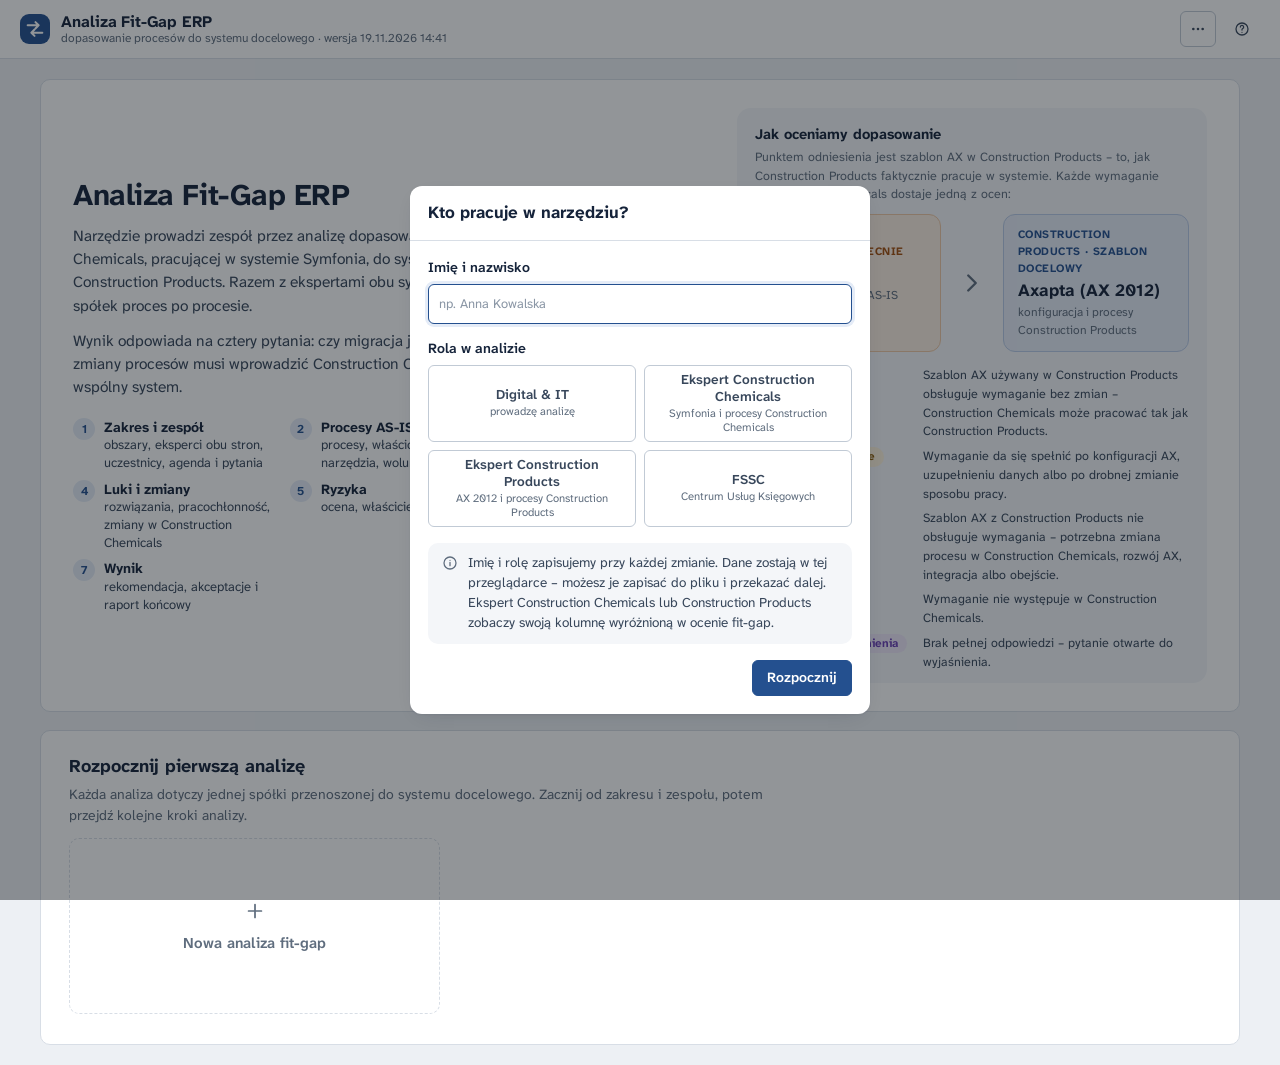
==== index.html @ 016f8cfb "Rola „Digital & IT” zamiast „Zespół analizy”, Centrum Usług Księgowych - W wyborze roli w narzędziu " ====
<!doctype html>
<html lang="pl">
<head>
<meta charset="utf-8">
<meta name="viewport" content="width=device-width, initial-scale=1">
<title>Analiza Fit-Gap ERP</title>
<meta name="description" content="Narzędzie do analizy fit-gap migracji ERP: ocena dopasowania procesów z ekspertami obu systemów, rejestr luk i zmian procesowych, ryzyka, wartość dodana i raport końcowy.">
<meta name="robots" content="noindex, nofollow">
<link rel="icon" href="data:image/svg+xml,%3Csvg xmlns='http://www.w3.org/2000/svg' viewBox='0 0 24 24'%3E%3Crect width='24' height='24' rx='6' fill='%2324508F'/%3E%3Cpath d='M5 8.5h11M12.5 5 16 8.5 12.5 12M19 15.5H8M11.5 12 8 15.5l3.5 3.5' fill='none' stroke='%23fff' stroke-width='2' stroke-linecap='round' stroke-linejoin='round'/%3E%3C/svg%3E">
<style>
@font-face{font-family:'Atkinson Next';font-style:normal;font-weight:400;font-display:swap;src:url(fonts/an-latin-ext-400.woff2) format('woff2');unicode-range:U+0100-02BA,U+02BD-02C5,U+02C7-02CC,U+02CE-02D7,U+02DD-02FF,U+0304,U+0308,U+0329,U+1D00-1DBF,U+1E00-1E9F,U+1EF2-1EFF,U+2020,U+20A0-20AB,U+20AD-20C0,U+2113,U+2C60-2C7F,U+A720-A7FF}
@font-face{font-family:'Atkinson Next';font-style:normal;font-weight:400;font-display:swap;src:url(fonts/an-latin-400.woff2) format('woff2');unicode-range:U+0000-00FF,U+0131,U+0152-0153,U+02BB-02BC,U+02C6,U+02DA,U+02DC,U+0304,U+0308,U+0329,U+2000-206F,U+20AC,U+2122,U+2191,U+2193,U+2212,U+2215,U+FEFF,U+FFFD}
@font-face{font-family:'Atkinson Next';font-style:normal;font-weight:600;font-display:swap;src:url(fonts/an-latin-ext-600.woff2) format('woff2');unicode-range:U+0100-02BA,U+02BD-02C5,U+02C7-02CC,U+02CE-02D7,U+02DD-02FF,U+0304,U+0308,U+0329,U+1D00-1DBF,U+1E00-1E9F,U+1EF2-1EFF,U+2020,U+20A0-20AB,U+20AD-20C0,U+2113,U+2C60-2C7F,U+A720-A7FF}
@font-face{font-family:'Atkinson Next';font-style:normal;font-weight:600;font-display:swap;src:url(fonts/an-latin-600.woff2) format('woff2');unicode-range:U+0000-00FF,U+0131,U+0152-0153,U+02BB-02BC,U+02C6,U+02DA,U+02DC,U+0304,U+0308,U+0329,U+2000-206F,U+20AC,U+2122,U+2191,U+2193,U+2212,U+2215,U+FEFF,U+FFFD}
@font-face{font-family:'Atkinson Next';font-style:normal;font-weight:700;font-display:swap;src:url(fonts/an-latin-ext-700.woff2) format('woff2');unicode-range:U+0100-02BA,U+02BD-02C5,U+02C7-02CC,U+02CE-02D7,U+02DD-02FF,U+0304,U+0308,U+0329,U+1D00-1DBF,U+1E00-1E9F,U+1EF2-1EFF,U+2020,U+20A0-20AB,U+20AD-20C0,U+2113,U+2C60-2C7F,U+A720-A7FF}
@font-face{font-family:'Atkinson Next';font-style:normal;font-weight:700;font-display:swap;src:url(fonts/an-latin-700.woff2) format('woff2');unicode-range:U+0000-00FF,U+0131,U+0152-0153,U+02BB-02BC,U+02C6,U+02DA,U+02DC,U+0304,U+0308,U+0329,U+2000-206F,U+20AC,U+2122,U+2191,U+2193,U+2212,U+2215,U+FEFF,U+FFFD}
@font-face{font-family:'Atkinson Mono';font-style:normal;font-weight:400;font-display:swap;src:url(fonts/am-latin-400.woff2) format('woff2')}
@font-face{font-family:'Atkinson Mono';font-style:normal;font-weight:600;font-display:swap;src:url(fonts/am-latin-600.woff2) format('woff2')}

:root{
  --canvas:#EDF0F4;--paper:#FFFFFF;--sunk:#F4F6F9;--ink:#15233A;--ink2:#38475B;--muted:#5F6D7E;--faint:#8A96A5;--line:#D8DEE6;--line2:#C1CAD5;
  --acc:#24508F;--acc-ink:#FFFFFF;--acc-bg:#E5ECF7;--acc-line:#B9CBE8;--hover:#F0F3F7;
  --ok:#1B7446;--ok-bg:#E1F2E8;--ok-line:#A8D5BB;--warn:#8A5A06;--warn-bg:#FDF3DC;--warn-line:#E8C887;--err:#B3261E;--err-bg:#FCEDEC;--err-line:#F0C3BE;
  --sig:#C2571A;--sig-bg:#FCEBDD;--danger-ink:#FFFFFF;
  --l1:#4C9F50;--l2:#F0C419;--l3:#E67322;--l4:#B9272B;--l1t:#FFFFFF;--l2t:#15233A;--l3t:#FFFFFF;--l4t:#FFFFFF;
  --l1b:#E3F1E4;--l2b:#FBF2CF;--l3b:#FBE5D5;--l4b:#F6DCDC;--l1i:#2C6A30;--l2i:#6E5300;--l3i:#94420E;--l4i:#9A2125;
  --f:'Atkinson Next',system-ui,-apple-system,'Segoe UI',sans-serif;--fm:'Atkinson Mono',ui-monospace,'SFMono-Regular',Menlo,Consolas,monospace;
  --r1:6px;--r2:10px;--r3:14px;--sh:0 1px 2px rgba(21,35,58,.06),0 6px 20px -12px rgba(21,35,58,.28);
  color-scheme:light;
}
@media (prefers-color-scheme:dark){:root:not([data-theme="light"]){
  --canvas:#0F151C;--paper:#17202A;--sunk:#121A22;--ink:#E3E9EF;--ink2:#C1CAD4;--muted:#93A0AE;--faint:#6D7A88;--line:#273340;--line2:#34424F;
  --acc:#7FA8E8;--acc-ink:#0F151C;--acc-bg:#1B2D46;--acc-line:#2E4B74;--hover:#1D2833;
  --ok:#62C792;--ok-bg:#153225;--ok-line:#2B5A40;--warn:#E5AC4F;--warn-bg:#33270F;--warn-line:#6B4E1D;--err:#F2857E;--err-bg:#3A1F1D;--err-line:#6B3A35;
  --sig:#F0A060;--sig-bg:#3A2615;--danger-ink:#1A0E0D;--l4:#C43535;
  --l1b:#173326;--l2b:#362C0E;--l3b:#3A2414;--l4b:#3A1A1A;--l1i:#7BCB80;--l2i:#F0C94A;--l3i:#F29A5C;--l4i:#F08A8A;color-scheme:dark}}
:root[data-theme="dark"]{
  --canvas:#0F151C;--paper:#17202A;--sunk:#121A22;--ink:#E3E9EF;--ink2:#C1CAD4;--muted:#93A0AE;--faint:#6D7A88;--line:#273340;--line2:#34424F;
  --acc:#7FA8E8;--acc-ink:#0F151C;--acc-bg:#1B2D46;--acc-line:#2E4B74;--hover:#1D2833;
  --ok:#62C792;--ok-bg:#153225;--ok-line:#2B5A40;--warn:#E5AC4F;--warn-bg:#33270F;--warn-line:#6B4E1D;--err:#F2857E;--err-bg:#3A1F1D;--err-line:#6B3A35;
  --sig:#F0A060;--sig-bg:#3A2615;--danger-ink:#1A0E0D;--l4:#C43535;
  --l1b:#173326;--l2b:#362C0E;--l3b:#3A2414;--l4b:#3A1A1A;--l1i:#7BCB80;--l2i:#F0C94A;--l3i:#F29A5C;--l4i:#F08A8A;color-scheme:dark}

*{box-sizing:border-box}
html{font-size:15px;-webkit-text-size-adjust:100%}
body{margin:0;background:var(--canvas);color:var(--ink);font:400 1rem/1.5 var(--f);min-height:100vh}
button,input,select,textarea{font:inherit;color:inherit}
button{cursor:pointer}
a{color:var(--acc)}
:focus-visible{outline:2px solid var(--acc);outline-offset:2px;border-radius:4px}
.mono,code{font-family:var(--fm);font-size:.92em}
.muted{color:var(--muted)}.faint{color:var(--faint)}.sm{font-size:.867rem}.xs{font-size:.8rem}
.ic{width:16px;height:16px;flex:none;fill:none;stroke:currentColor;stroke-width:1.9;stroke-linecap:round;stroke-linejoin:round;vertical-align:-3px}
.pi{width:18px;height:18px;flex:none}
[hidden]{display:none!important}
.printonly{display:none}
.sr{position:absolute;width:1px;height:1px;overflow:hidden;clip:rect(0 0 0 0);clip-path:inset(50%);white-space:nowrap}
.grow{flex:1}

/* ---------- kafelki obszarów ---------- */
.tile{display:inline-grid;place-items:center;width:32px;height:32px;border-radius:10px;flex:none;background:var(--sunk);color:var(--ink2)}
.tile .pi{width:19px;height:19px}
.tile.s{width:24px;height:24px;border-radius:7px}.tile.s .pi{width:15px;height:15px}
.tile.l{width:44px;height:44px;border-radius:13px}.tile.l .pi{width:26px;height:26px}
.c-blue{background:#E3EDFA;color:#2257A8}.c-teal{background:#DDF2F1;color:#0E7570}.c-indigo{background:#E9EBFB;color:#3F4CB0}.c-amber{background:#FBF0D9;color:#94610B}
.c-green{background:#E2F3E9;color:#17784A}.c-violet{background:#EFE8FA;color:#6A3FB5}.c-pink{background:#FCE7F0;color:#B23A6E}.c-cyan{background:#DFF3F7;color:#0B7590}
.c-lime{background:#ECF4DC;color:#4F7417}.c-slate{background:#E9EDF1;color:#46566A}.c-navy{background:#E1E7F2;color:#24508F}.c-gray{background:var(--sunk);color:var(--ink2)}
@media (prefers-color-scheme:dark){:root:not([data-theme="light"]) .c-blue{background:#1B2D44;color:#8DB8F2}:root:not([data-theme="light"]) .c-teal{background:#123634;color:#6FD3CC}:root:not([data-theme="light"]) .c-indigo{background:#22264A;color:#A3ACF5}:root:not([data-theme="light"]) .c-amber{background:#382A12;color:#E8B65C}:root:not([data-theme="light"]) .c-green{background:#173527;color:#6FD39F}:root:not([data-theme="light"]) .c-violet{background:#2B2347;color:#B79CF5}:root:not([data-theme="light"]) .c-pink{background:#3A1E2B;color:#F09ABF}:root:not([data-theme="light"]) .c-cyan{background:#123540;color:#6FD0E6}:root:not([data-theme="light"]) .c-lime{background:#24321A;color:#A9D46A}:root:not([data-theme="light"]) .c-slate{background:#222D37;color:#A6B1BC}:root:not([data-theme="light"]) .c-navy{background:#1B2D46;color:#8DB0EA}}
:root[data-theme="dark"] .c-blue{background:#1B2D44;color:#8DB8F2}:root[data-theme="dark"] .c-teal{background:#123634;color:#6FD3CC}:root[data-theme="dark"] .c-indigo{background:#22264A;color:#A3ACF5}:root[data-theme="dark"] .c-amber{background:#382A12;color:#E8B65C}:root[data-theme="dark"] .c-green{background:#173527;color:#6FD39F}:root[data-theme="dark"] .c-violet{background:#2B2347;color:#B79CF5}:root[data-theme="dark"] .c-pink{background:#3A1E2B;color:#F09ABF}:root[data-theme="dark"] .c-cyan{background:#123540;color:#6FD0E6}:root[data-theme="dark"] .c-lime{background:#24321A;color:#A9D46A}:root[data-theme="dark"] .c-slate{background:#222D37;color:#A6B1BC}:root[data-theme="dark"] .c-navy{background:#1B2D46;color:#8DB0EA}

/* ---------- przyciski i drobne elementy ---------- */
.btn{display:inline-flex;align-items:center;justify-content:center;gap:7px;height:36px;padding:0 14px;border-radius:var(--r1);border:1px solid var(--line2);background:var(--paper);font-weight:600;font-size:.933rem;color:var(--ink2);white-space:nowrap;text-decoration:none}
.btn:hover{background:var(--hover)}
.btn.pri{background:var(--acc);border-color:var(--acc);color:var(--acc-ink)}
.btn.pri:hover{filter:brightness(1.08)}
.btn.sm{height:30px;padding:0 10px;font-size:.867rem}
.btn.ghost{border-color:transparent;background:transparent}
.btn.ghost:hover{background:var(--hover)}
.btn.icon{width:36px;padding:0}.btn.icon.sm{width:30px}
.btn.danger{background:var(--err);border-color:var(--err);color:var(--danger-ink)}
.btn.danger:hover{filter:brightness(.92)}
.btn.dash{border-style:dashed;color:var(--muted)}
.btn.dash:hover{color:var(--acc);border-color:var(--acc)}
.btn.mline{white-space:normal;height:auto;min-height:36px;padding-top:7px;padding-bottom:7px;text-align:left;max-width:100%}
.btn:disabled{opacity:.5;cursor:not-allowed}
.lnk{border:0;background:none;padding:0;color:var(--acc);font-size:.867rem;font-weight:600;text-decoration:none;cursor:pointer}
.lnk:hover{text-decoration:underline;text-underline-offset:2px}
.lnk.mut{color:var(--muted);font-weight:400}
.lnk.del{color:var(--muted)}.lnk.del:hover{color:var(--err)}
.seg{display:inline-flex;border:1px solid var(--line2);border-radius:var(--r1);overflow:hidden;background:var(--paper);flex:none}
.seg button{border:0;background:transparent;padding:6px 11px;font-size:.867rem;font-weight:600;color:var(--ink2);display:inline-flex;gap:6px;align-items:center;white-space:nowrap}
.seg button+button{border-left:1px solid var(--line2)}
.seg button:hover{background:var(--hover)}
.seg button[aria-pressed="true"]{background:var(--acc-bg);color:var(--acc)}
.seg.sm button{padding:4px 9px;font-size:.8rem}
.seg button[aria-pressed="true"].y{background:var(--ok-bg);color:var(--ok)}
.seg button[aria-pressed="true"].n{background:var(--sunk);color:var(--muted)}
.seg button[aria-pressed="true"].q{background:var(--warn-bg);color:var(--warn)}
.seg button[aria-pressed="true"].e{background:var(--err-bg);color:var(--err)}
.seg.lv button{min-width:34px;justify-content:center}
.seg.lv button[aria-pressed="true"].v1{background:var(--l1b);color:var(--l1i)}.seg.lv button[aria-pressed="true"].v2{background:var(--l2b);color:var(--l2i)}
.seg.lv button[aria-pressed="true"].v3{background:var(--l3b);color:var(--l3i)}.seg.lv button[aria-pressed="true"].v4{background:var(--l4b);color:var(--l4i)}
.chipbtn{display:inline-flex;align-items:center;gap:6px;border:1px solid var(--line2);background:var(--paper);border-radius:99px;padding:3px 11px;font-size:.833rem;font-weight:600;color:var(--ink2)}
.chipbtn:hover{border-color:var(--acc);color:var(--acc)}
.chipbtn[aria-pressed="true"]{background:var(--acc-bg);border-color:var(--acc);color:var(--acc)}
.chipbtn .pi{width:15px;height:15px}
.tag{display:inline-flex;align-items:center;gap:4px;border-radius:99px;padding:1px 8px;font-size:.773rem;font-weight:600;white-space:nowrap;background:var(--sunk);color:var(--ink2)}
.tag .ic{width:12px;height:12px;stroke-width:2.4}
.tag.acc{background:var(--acc-bg);color:var(--acc)}.tag.ok{background:var(--ok-bg);color:var(--ok)}.tag.warn{background:var(--warn-bg);color:var(--warn)}.tag.err{background:var(--err-bg);color:var(--err)}.tag.sig{background:var(--sig-bg);color:var(--sig)}
.tag.v1{background:var(--l1b);color:var(--l1i)}.tag.v2{background:var(--l2b);color:var(--l2i)}.tag.v3{background:var(--l3b);color:var(--l3i)}.tag.v4{background:var(--l4b);color:var(--l4i)}
.note{display:flex;gap:10px;align-items:flex-start;border-radius:var(--r2);padding:10px 14px;font-size:.9rem;margin:0 0 14px;background:var(--sunk);color:var(--ink2)}
.note .ic{margin-top:2px;color:var(--muted)}
.note.warn{background:var(--warn-bg);color:var(--ink)}.note.warn .ic{color:var(--warn)}
.note.ok{background:var(--ok-bg);color:var(--ink)}.note.ok .ic{color:var(--ok)}
.note.err{background:var(--err-bg);color:var(--ink)}.note.err .ic{color:var(--err)}
.note p{margin:0}
.kbd{font:600 .733rem/1 var(--fm);border:1px solid var(--line2);border-bottom-width:2px;border-radius:4px;padding:2px 5px;color:var(--muted);background:var(--paper)}

/* ---------- pola formularzy ---------- */
.inp{height:36px;border:1px solid var(--line2);border-radius:var(--r1);padding:0 10px;background:var(--paper);min-width:0;width:100%}
textarea.inp{height:auto;min-height:62px;padding:7px 10px;resize:vertical;line-height:1.45}
select.inp{padding-right:28px}
.inp:focus{border-color:var(--acc);outline:none;box-shadow:0 0 0 3px var(--acc-bg)}
.inp::placeholder{color:var(--faint)}
.inp.num{text-align:right;font-variant-numeric:tabular-nums;padding:0 6px}
.fld{display:grid;gap:4px;min-width:0}
.fld>span{font-size:.8rem;font-weight:600;color:var(--muted)}
.fld>span small{font-weight:400;color:var(--faint)}
.fld .ferr{font-size:.8rem;color:var(--err)}
/* pola wymagane i lista braków */
.rq{color:var(--err);font-weight:700;margin-left:3px}
.reqnote{margin:6px 0 0;font-size:.8rem;color:var(--muted)}
.miss{border:1.5px solid var(--err-line);background:var(--err-bg);border-radius:var(--r2);padding:14px 18px;margin:0 0 18px}
.miss h2{display:flex;align-items:center;gap:8px;margin:0 0 8px;font-size:1rem;color:var(--err)}
.miss ul{margin:0;padding-left:20px;display:grid;gap:3px}
.miss .lnk{color:var(--ink);text-align:left;text-decoration:underline;text-underline-offset:2px}
.miss:focus{outline:2px solid var(--err);outline-offset:2px}
.fnext{display:inline-flex;align-items:center;justify-content:flex-end;gap:12px;margin-left:auto;flex-wrap:wrap}
.fmiss{font-size:.85rem;color:var(--muted)}
.acard.bad,.rk.bad{border-color:var(--err);box-shadow:0 0 0 1px var(--err)}
.prow.bad,.icard.bad,.rcard.bad{box-shadow:inset 3px 0 0 var(--err)}
.seg.bad{border-color:var(--err);box-shadow:0 0 0 1px var(--err)}
.tags.bad{border-color:var(--err)}
.dprow.bad .inp{border-color:var(--err)}
.rv.bad{color:var(--err);font-weight:600}
.stp.lk{opacity:.6}
.inp[aria-invalid="true"]{border-color:var(--err)}
.fgrid{display:grid;grid-template-columns:repeat(2,minmax(0,1fr));gap:12px 16px}
.fgrid>.wide{grid-column:1/-1}
.fgrid3{display:grid;grid-template-columns:repeat(3,minmax(0,1fr));gap:10px 14px}
.tags{display:flex;flex-wrap:wrap;gap:5px;align-items:center;min-height:36px;padding:4px 6px;border:1px solid var(--line2);border-radius:var(--r1);background:var(--paper);cursor:text}
.tags:focus-within{border-color:var(--acc);box-shadow:0 0 0 3px var(--acc-bg)}
.tg{display:inline-flex;align-items:center;gap:2px;background:var(--acc-bg);color:var(--acc);border-radius:99px;padding:1px 3px 1px 9px;font-size:.833rem;font-weight:600;max-width:100%}
.tg>span{overflow:hidden;text-overflow:ellipsis;white-space:nowrap}
.tg.it .pi{width:14px;height:14px;margin-right:3px}
.tgx{border:0;background:transparent;color:inherit;width:20px;height:20px;border-radius:50%;display:grid;place-items:center;padding:0;opacity:.7}
.tgx:hover{opacity:1;background:rgba(36,80,143,.12)}
.tgx .ic{width:12px;height:12px;stroke-width:2.4}
.tgi{border:0;outline:0;background:transparent;min-width:120px;flex:1;height:26px;padding:0 4px}
.tgi::placeholder{color:var(--faint)}

/* ---------- nagłówek ---------- */
.top{position:sticky;top:0;z-index:30;background:var(--paper);border-bottom:1px solid var(--line)}
.topin{display:flex;align-items:center;gap:16px;padding:10px 20px;min-height:58px}
.brand{display:flex;align-items:center;gap:11px;text-decoration:none;color:inherit;flex:none}
.brand .mk{width:30px;height:30px;border-radius:9px;background:var(--acc);display:grid;place-items:center;color:var(--acc-ink)}
.brand .mk svg{width:22px;height:22px}
.brand b{font-size:1.067rem;font-weight:700;letter-spacing:-.005em;white-space:nowrap;display:block;line-height:1.2}
.brand span span{display:block;font-size:.8rem;color:var(--muted);line-height:1.25;white-space:nowrap}
.tools{display:flex;align-items:center;gap:8px;flex:none}
.menu{position:relative}
.menu .pop{position:absolute;right:0;top:calc(100% + 6px);min-width:270px;background:var(--paper);border:1px solid var(--line);border-radius:var(--r2);box-shadow:var(--sh);padding:6px;z-index:40}
.menu .pop button{display:flex;gap:10px;align-items:flex-start;width:100%;text-align:left;border:0;background:transparent;padding:8px 10px;border-radius:var(--r1);font-size:.933rem}
.menu .pop button:hover{background:var(--hover)}
.menu .pop .ic{margin-top:3px}
.menu .pop small{display:block;color:var(--muted);font-size:.8rem}
.menu .pop hr{border:0;border-top:1px solid var(--line);margin:4px 0}
.btn.user{max-width:340px;padding:0 10px;color:var(--ink2)}
.btn.user .t{overflow:hidden;text-overflow:ellipsis;white-space:nowrap}
.btn.user small{color:var(--muted);font-weight:500;margin-left:2px}
.btn.sync{padding:0 10px;color:var(--ink2)}
.btn.sync .dot{width:8px;height:8px;border-radius:50%;background:var(--faint);flex:none}
.btn.sync.s-ok .dot{background:var(--ok)}
.btn.sync.s-busy .dot,.btn.sync.s-pending .dot{background:#C7861A}
.btn.sync.s-err .dot,.btn.sync.s-auth .dot,.btn.sync.s-config .dot{background:var(--err)}
.btn.sync.s-err,.btn.sync.s-auth,.btn.sync.s-config{color:var(--err)}
.cbar{display:flex;align-items:center;gap:14px;padding:0 20px;border-top:1px solid var(--line);min-height:52px}
.crumb{display:flex;align-items:center;gap:6px;flex:0 1 auto;font-size:.933rem;min-width:0}
.crumb a{color:var(--muted);text-decoration:none;font-weight:600;display:inline-flex;align-items:center;gap:7px;white-space:nowrap;flex:none}
.crumb a:hover{color:var(--acc)}
.crumb .ic{color:var(--faint);width:14px;height:14px}
.cosel{display:inline-flex;align-items:center;gap:8px;position:relative;min-width:0}
.cosel b{font-size:1rem;font-weight:700;white-space:nowrap;max-width:240px;min-width:0;overflow:hidden;text-overflow:ellipsis}
.cosel select{position:absolute;inset:0;opacity:0;cursor:pointer;width:100%}
.cosel .ic{color:var(--muted)}
.cosel:focus-within{outline:2px solid var(--acc);outline-offset:3px;border-radius:4px}
.stepper{display:flex;align-items:stretch;gap:0;margin-left:auto;flex:none;overflow-x:auto;scrollbar-width:none;counter-reset:st}
.stepper::-webkit-scrollbar{display:none}
.stp{display:flex;align-items:center;gap:9px;padding:8px 12px;border:0;background:transparent;text-align:left;color:var(--muted);position:relative;white-space:nowrap;border-bottom:3px solid transparent;text-decoration:none}
.stp+.stp::before{content:'';position:absolute;left:-7px;top:50%;width:14px;height:1px;background:var(--line2)}
.stp:hover{color:var(--ink)}
.stp .k{width:24px;height:24px;border-radius:50%;display:grid;place-items:center;font:700 .8rem/1 var(--f);border:1.5px solid var(--line2);color:var(--muted);flex:none;background:var(--paper)}
.stp .k .ic{width:13px;height:13px;stroke-width:3}
.stp .l{display:grid;line-height:1.2}
.stp .l b{font-size:.9rem;font-weight:600}
.stp .l small{font-size:.75rem;color:var(--faint)}
.stp.ok .k{background:var(--ok);border-color:var(--ok);color:var(--paper)}
.stp[aria-current="step"]{color:var(--ink);border-bottom-color:var(--acc)}
.stp[aria-current="step"] .k{border-color:var(--acc);color:var(--acc);background:var(--acc-bg)}
.stp.ok[aria-current="step"] .k{background:var(--ok);border-color:var(--ok);color:var(--paper)}

/* ---------- układ ---------- */
.wrap{display:grid;grid-template-columns:270px minmax(0,1fr);gap:20px;padding:20px;max-width:1520px;margin:0 auto}
.wrap.full{grid-template-columns:minmax(0,1fr);max-width:1240px}
.side{position:sticky;top:134px;align-self:start;max-height:calc(100vh - 154px);overflow:auto;background:var(--paper);border:1px solid var(--line);border-radius:var(--r2)}
.wrap.full .side{display:none}
.side h2{font-size:1rem;margin:0;padding:14px 16px 0}
.side .sub{padding:0 16px 10px;font-size:.867rem;color:var(--muted)}
.alist{list-style:none;margin:0;padding:6px;border-top:1px solid var(--line)}
.alist a{display:grid;grid-template-columns:28px minmax(0,1fr) auto;gap:1px 10px;padding:8px 10px;border-radius:var(--r1);text-decoration:none;color:inherit;align-items:center}
.alist a:hover{background:var(--hover)}
.alist a[aria-current="true"]{background:var(--acc-bg)}
.alist .tile{grid-row:span 2}
.alist .nm{font-size:.933rem;line-height:1.3;font-weight:600}
.alist .ow{grid-column:2;font-size:.8rem;color:var(--faint);overflow:hidden;text-overflow:ellipsis;white-space:nowrap}
.alist .ow.nobody{color:var(--warn)}
.alist .st{grid-row:1/span 2;grid-column:3;color:var(--faint)}
.alist .st .ic{width:18px;height:18px}
.alist .st.ok{color:var(--ok)}
.alist .all .tile{background:var(--sunk)}
.ring{--p:0;width:22px;height:22px;border-radius:50%;background:conic-gradient(var(--acc) calc(var(--p)*1%),var(--line) 0);display:grid;place-items:center}
.ring::after{content:'';width:14px;height:14px;border-radius:50%;background:var(--paper)}
.alist a[aria-current="true"] .ring::after{background:var(--acc-bg)}
.side .sfoot{padding:10px 16px 14px;border-top:1px solid var(--line);font-size:.833rem;color:var(--muted)}
.main{min-width:0}
.card{background:var(--paper);border:1px solid var(--line);border-radius:var(--r2)}
.mselect{display:none}
.phead{padding:24px 28px 6px}
.phead .kick{display:flex;gap:8px;align-items:center;font-size:.867rem;color:var(--muted);margin-bottom:4px;flex-wrap:wrap}
.phead h1{font-size:1.6rem;line-height:1.2;margin:0 0 8px;letter-spacing:-.01em}
.phead .lead{margin:0;max-width:78ch;color:var(--ink2)}
.phead .acts{display:flex;gap:8px;flex-wrap:wrap;margin-top:12px;align-items:center}
.pane{padding:14px 28px 8px}
.foot{display:flex;justify-content:space-between;gap:10px;padding:14px 28px 22px;border-top:1px solid var(--line);margin-top:10px;flex-wrap:wrap}
.filt{display:inline-flex;align-items:center;gap:8px;background:var(--acc-bg);color:var(--acc);border-radius:99px;padding:3px 4px 3px 4px;font-size:.867rem;font-weight:600}
.filt .tile{width:22px;height:22px;border-radius:50%}.filt .tile .pi{width:14px;height:14px}
.filt button{border:0;background:transparent;color:inherit;width:22px;height:22px;border-radius:50%;display:grid;place-items:center;padding:0}
.filt button:hover{background:rgba(36,80,143,.14)}
.filt button .ic{width:13px;height:13px;stroke-width:2.4}
.empty{padding:36px 20px;text-align:center;color:var(--muted)}
.empty b{display:block;color:var(--ink);font-size:1.067rem;margin-bottom:4px}
.empty .btn{margin-top:14px}

/* sekcje */
.sec{margin:0 0 16px;border:1px solid var(--line);border-radius:var(--r2);overflow:hidden}
.sech{display:flex;gap:10px;align-items:center;justify-content:space-between;padding:10px 14px;background:var(--sunk);border-bottom:1px solid var(--line);flex-wrap:wrap}
.sech h2,.sech h3{margin:0;font-size:1rem;display:flex;gap:10px;align-items:center;flex-wrap:wrap}
.sech .who{font-weight:400;color:var(--muted);font-size:.867rem}
.sech .acts{display:flex;gap:6px;flex-wrap:wrap;align-items:center;font-size:.8rem;color:var(--muted)}
.secb{padding:14px}
h2.blk{font-size:1.133rem;margin:22px 0 4px}
p.blk{margin:0 0 12px;color:var(--muted);font-size:.933rem;max-width:80ch}

/* ---------- start ---------- */
.hero{display:grid;grid-template-columns:minmax(0,1.15fr) minmax(0,.85fr);gap:28px;padding:28px 32px;align-items:center}
.hero h1{font-size:2rem;line-height:1.15;margin:0 0 12px;letter-spacing:-.015em}
.hero p{margin:0 0 12px;color:var(--ink2);max-width:62ch;font-size:1.033rem}
.hero p+ol{margin-top:18px}
.method{list-style:none;margin:0;padding:0;display:grid;grid-template-columns:repeat(3,minmax(0,1fr));gap:8px 14px}
.method li{display:flex;gap:9px;align-items:flex-start;font-size:.867rem;color:var(--ink2);line-height:1.35}
.method li b{display:block;color:var(--ink);font-size:.933rem}
.method .k{width:22px;height:22px;border-radius:50%;background:var(--acc-bg);color:var(--acc);font:700 .8rem/22px var(--f);text-align:center;flex:none}
.demo{background:var(--sunk);border-radius:var(--r3);padding:16px 18px 12px}
.demo h2{font-size:.967rem;margin:0 0 2px}
.demo p{font-size:.833rem;color:var(--muted);margin:0 0 10px}
.demo .fn{font-size:.8rem;margin:10px 0 2px}
.cogrid{display:grid;grid-template-columns:repeat(auto-fill,minmax(320px,1fr));gap:14px;margin:0 0 8px}
.cocard{display:flex;flex-direction:column;gap:10px;background:var(--paper);border:1px solid var(--line);border-radius:var(--r2);padding:16px 16px 14px;text-decoration:none;color:inherit;position:relative;min-height:176px}
.cocard:hover{border-color:var(--acc);box-shadow:var(--sh)}
.cocard .h{display:flex;gap:10px;align-items:center}
.cocard .h b{font-size:1.1rem;line-height:1.25}
.cocard .h .tag{margin-left:auto}
.cocard .bar{height:6px;border-radius:99px;background:var(--line);overflow:hidden}
.cocard .bar i{display:block;height:100%;background:var(--acc);border-radius:99px}
.cocard.done .bar i{background:var(--ok)}
.cocard .kv{display:grid;grid-template-columns:repeat(3,minmax(0,1fr));gap:4px;font-size:.8rem;color:var(--muted)}
.cocard .kv b{display:block;font-size:1.067rem;color:var(--ink);font-weight:700}
.cocard .ft{margin-top:auto;display:flex;justify-content:space-between;align-items:center;gap:8px;font-size:.8rem;color:var(--faint)}
.cocard.add{align-items:center;justify-content:center;border-style:dashed;color:var(--muted);background:transparent;font-weight:600;cursor:pointer;text-align:center}
.cocard.add:hover{color:var(--acc)}
.cocard.add .ic{width:22px;height:22px}
.wrap.full .card+.card,.card+.card{margin-top:18px}
.cardb{padding:22px 28px}
.cardb h2{font-size:1.2rem;margin:0 0 4px}

/* tabele */
.tblwrap{overflow-x:auto}
table.ov{width:100%;border-collapse:collapse;font-size:.9rem}
table.ov th{text-align:left;font-size:.773rem;font-weight:600;color:var(--muted);padding:8px 10px;border-bottom:1px solid var(--line);white-space:nowrap;vertical-align:bottom}
table.ov td{padding:9px 10px;border-bottom:1px solid var(--line);vertical-align:middle}
table.ov tr:last-child td{border-bottom:0}
table.ov td.n,table.ov th.n{text-align:right;font-variant-numeric:tabular-nums;white-space:nowrap}
table.ov tr.click{cursor:pointer}
table.ov tr.click:hover td{background:var(--hover)}
table.ov .nm{font-weight:600}
table.ov .sub{display:block;font-size:.8rem;color:var(--muted);font-weight:400}

/* ---------- krok 1: obszary ---------- */
.agrid{display:grid;grid-template-columns:repeat(2,minmax(0,1fr));gap:12px}
.acard{border:1px solid var(--line);border-radius:var(--r2);padding:12px 14px;background:var(--paper);display:grid;gap:10px;align-content:start}
.acard.in{border-color:var(--acc-line);box-shadow:inset 4px 0 0 var(--acc)}
.acard.out{background:var(--sunk)}
.acard.out .ah b,.acard.out .ad{opacity:.65}
.acard .ah{display:flex;gap:10px;align-items:center}
.acard .ah b{font-size:1rem;line-height:1.3}
.acard .ah .seg{margin-left:auto}
.acard .ad{font-size:.833rem;color:var(--muted);margin:-4px 0 0 42px}
.acard .af{display:grid;grid-template-columns:repeat(2,minmax(0,1fr));gap:8px 12px}
.acard .af>.wide{grid-column:1/-1}
.acard .meta{display:flex;gap:6px;flex-wrap:wrap;align-items:center;font-size:.8rem;color:var(--muted)}
.acard .meta .lnk{margin-left:auto}
.addbox{border:1px dashed var(--line2);border-radius:var(--r2);padding:12px 14px;display:grid;gap:10px;background:var(--sunk)}
.addbox .row{display:flex;gap:8px;flex-wrap:wrap;align-items:flex-end}
.addbox .row .fld{flex:1;min-width:200px}

/* ---------- krok 2: procesy ---------- */
.prow{display:grid;grid-template-columns:minmax(0,1fr) auto;gap:8px 16px;padding:12px 14px;border-top:1px solid var(--line);align-items:start}
.sech+.prow{border-top:0}
.prow .pn{font-weight:600;font-size:.967rem;line-height:1.35;display:flex;gap:8px;align-items:center;flex-wrap:wrap}
.prow .pd{font-size:.833rem;color:var(--muted);margin-top:2px;max-width:92ch}
.prow .pd .no{color:var(--faint)}
.prow .pf{grid-column:1/-1;display:grid;grid-template-columns:minmax(0,.9fr) minmax(0,.7fr) minmax(0,1.4fr);gap:8px 12px;padding-top:2px}
.prow.off .pn,.prow.off .pd{opacity:.5}
.prow.k-y{box-shadow:inset 4px 0 0 var(--ok)}
.prow .edit{display:grid;gap:8px;grid-column:1/-1}
.prow .tools2{display:flex;gap:6px;align-items:center}


/* ---------- ryzyka ---------- */
.rsk-top{display:grid;grid-template-columns:auto minmax(0,1fr);gap:18px 26px;margin:0 0 18px;align-items:start}
.sugg{border:1px solid var(--warn-line);background:var(--warn-bg);border-radius:var(--r2);overflow:hidden}
.sugg h3{margin:0;padding:10px 14px 4px;font-size:.967rem;display:flex;gap:8px;align-items:center}
.sugg h3 .ic{color:var(--warn)}
.sugg p.s{margin:0;padding:0 14px 8px;font-size:.833rem;color:var(--ink2)}
.sgrow{display:flex;gap:10px;align-items:center;padding:8px 14px;border-top:1px solid var(--warn-line);background:var(--paper);font-size:.867rem}
.sgrow .t{flex:1;min-width:0}
.sgrow .t b{font-weight:600}
.sgrow .t span{display:block;color:var(--muted);font-size:.8rem}
.sugg .more{padding:8px 14px;border-top:1px solid var(--warn-line);background:var(--paper)}
.rkgrp{border-top:1px solid var(--line);padding:12px 14px}
.sech+.rkgrp{border-top:0}
.rkgrp .gh{display:flex;gap:10px;align-items:center;flex-wrap:wrap;margin-bottom:8px}
.rkgrp .gh b{font-size:.967rem}
.rkgrp .gh .rv{margin-left:auto;display:inline-flex;gap:7px;align-items:center;font-size:.833rem;color:var(--ink2);cursor:pointer}
.rkgrp .gh .rv input{width:17px;height:17px;accent-color:var(--ok);margin:0}
.rk{border:1px solid var(--line);border-radius:var(--r2);padding:10px 12px;margin-bottom:8px;display:grid;gap:8px;background:var(--paper)}
.rk.l3{box-shadow:inset 4px 0 0 var(--l3)}.rk.l4{box-shadow:inset 4px 0 0 var(--l4)}.rk.l2{box-shadow:inset 4px 0 0 var(--l2)}.rk.l1{box-shadow:inset 4px 0 0 var(--l1)}
.rk .r1{display:grid;grid-template-columns:minmax(0,1.4fr) auto auto auto auto;gap:10px;align-items:end}
.rk .r2{display:grid;grid-template-columns:minmax(0,1.6fr) minmax(0,1fr);gap:10px}
.rk .r3{display:grid;grid-template-columns:minmax(0,1fr) minmax(0,1.6fr) 150px 150px 150px;gap:10px}
.rk .inp{height:34px;font-size:.9rem}
.rk textarea.inp{min-height:56px;height:56px}
.score{display:inline-grid;place-items:center;min-width:92px;height:34px;border-radius:var(--r1);font-weight:700;font-size:.867rem;padding:0 8px;background:var(--sunk);color:var(--muted);white-space:nowrap}
.score.l0{background:var(--l1b);color:var(--l1i)}.score.l1{background:var(--l2b);color:var(--l2i)}.score.l2{background:var(--l3b);color:var(--l3i)}.score.l3{background:var(--l4b);color:var(--l4i)}

/* mapa ryzyk */
.heat{display:grid;grid-template-columns:auto repeat(4,46px);grid-template-rows:repeat(4,40px) auto auto;gap:3px;font-size:.75rem;color:var(--muted);align-items:center}
.heat .yl{text-align:right;padding-right:6px;white-space:nowrap}
.heat .xl{text-align:center;line-height:1.15}
.heat .ax{grid-column:2/-1;text-align:center;font-weight:600;color:var(--ink2);margin-top:2px}
.heat .ay{writing-mode:vertical-rl;transform:rotate(180deg);font-weight:600;color:var(--ink2);grid-row:1/span 4;text-align:center}
.hc{height:40px;border-radius:6px;border:0;display:grid;place-items:center;font:700 .933rem/1 var(--f);padding:0;cursor:default}
.hc.z0{background:var(--l1b)}.hc.z1{background:var(--l2b)}.hc.z2{background:var(--l3b)}.hc.z3{background:var(--l4b)}
.hc i{font-style:normal;min-width:26px;height:26px;border-radius:99px;display:grid;place-items:center;padding:0 6px;box-shadow:0 0 0 2px var(--paper)}
.hc.z0 i{background:var(--l1);color:var(--l1t)}.hc.z1 i{background:var(--l2);color:var(--l2t)}.hc.z2 i{background:var(--l3);color:var(--l3t)}.hc.z3 i{background:var(--l4);color:var(--l4t)}
.hc.has{cursor:pointer}
.hc.has:hover{filter:brightness(.96)}
.hleg{display:flex;flex-wrap:wrap;gap:4px 12px;font-size:.8rem;color:var(--ink2);margin-top:10px}
.hleg span{display:inline-flex;gap:5px;align-items:center}

/* ---------- wyniki: wskaźniki, wykresy, braki, akceptacje ---------- */
.kpis{display:grid;grid-template-columns:repeat(6,minmax(0,1fr));gap:10px;margin:0 0 18px}
.stat{border:1px solid var(--line);border-radius:var(--r2);padding:11px 13px;min-width:0}
.stat .lb{display:block;font-size:.8rem;color:var(--muted);line-height:1.3;min-height:2.6em}
.stat b{display:block;font-size:1.6rem;line-height:1.2;font-weight:700;margin-top:4px}
.stat small{display:block;font-size:.773rem;color:var(--faint);margin-top:1px}
.stat.crit b{color:var(--l4i)}.stat.warn b{color:var(--l3i)}.stat.okk b{color:var(--ok)}
.charts{display:grid;grid-template-columns:minmax(0,1.4fr) minmax(0,1fr);gap:14px;margin:0 0 18px}
.chart{border:1px solid var(--line);border-radius:var(--r2);padding:14px 16px 12px;min-width:0}
.chart h3{margin:0 0 2px;font-size:.967rem}
.chart .cs{margin:0 0 12px;font-size:.8rem;color:var(--muted)}
.colc{display:grid;grid-template-columns:repeat(8,minmax(0,1fr));align-items:end;height:170px;border-bottom:1px solid var(--line2);gap:0;position:relative}
.colc .gl{position:absolute;left:0;right:0;border-top:1px solid var(--line);pointer-events:none}
.colc .gl span{position:absolute;left:0;top:-9px;font-size:.7rem;color:var(--faint);background:var(--paper);padding-right:4px;font-variant-numeric:tabular-nums}
.colc button{border:0;background:transparent;height:100%;display:flex;flex-direction:column;justify-content:flex-end;align-items:center;padding:0;position:relative;z-index:1;cursor:default}
.colc button .v{font-size:.8rem;font-weight:700;color:var(--ink2);margin-bottom:3px;font-variant-numeric:tabular-nums}
.colc button i{display:block;width:24px;max-width:70%;border-radius:4px 4px 0 0;background:var(--line2);min-height:0}
.colc button.crit i{background:var(--acc)}
.colc button.none i{background:repeating-linear-gradient(135deg,var(--line2) 0 3px,transparent 3px 6px);border:1px solid var(--line2);border-bottom:0}
.colc button:hover i,.colc button:focus-visible i{filter:brightness(1.15)}
.colx{display:grid;grid-template-columns:repeat(8,minmax(0,1fr));font-size:.75rem;color:var(--muted);text-align:center;margin-top:5px;line-height:1.2}
.cleg{display:flex;gap:14px;flex-wrap:wrap;font-size:.8rem;color:var(--ink2);margin-top:10px}
.cleg span{display:inline-flex;gap:6px;align-items:center}
.cleg i{width:12px;height:12px;border-radius:3px;background:var(--line2)}
.cleg i.crit{background:var(--acc)}
.strip{display:inline-grid;grid-template-columns:repeat(7,10px);gap:2px;vertical-align:middle}
.strip i{height:14px;border-radius:2px;background:var(--line)}
.strip i.v1{background:var(--l1)}.strip i.v2{background:var(--l2)}.strip i.v3{background:var(--l3)}.strip i.v4{background:var(--l4)}
.tmore{padding:10px 10px 0;font-size:.867rem}
.issues{list-style:none;margin:0;padding:0;border:1px solid var(--line);border-radius:var(--r2);overflow:hidden}
.issues li{display:flex;gap:10px;align-items:center;padding:9px 14px;border-top:1px solid var(--line);font-size:.9rem}
.issues li:first-child{border-top:0}
.issues li .ic{color:var(--warn)}
.issues li .t{flex:1}
.issues li.ok .ic{color:var(--ok)}
.sign{border:1px solid var(--line);border-radius:var(--r2);padding:14px 16px;display:grid;gap:10px}
.sign.done{background:var(--ok-bg);border-color:var(--ok-line)}
.sign .sr2{display:flex;gap:10px;flex-wrap:wrap;align-items:flex-end}
.sign .sr2 .fld{min-width:220px}
.sign h3{margin:0;font-size:1rem;display:flex;gap:8px;align-items:center}
.sign h3 .ic{color:var(--ok)}
.alsign{display:grid;grid-template-columns:repeat(auto-fill,minmax(240px,1fr));gap:6px 14px;font-size:.867rem}
.alsign span{display:flex;gap:8px;align-items:center}
.alsign .ic{color:var(--ok)}
.alsign .no .ic{color:var(--faint)}
.rescls{display:inline-flex;align-items:center;gap:6px;font-weight:700;font-size:.8rem;white-space:nowrap}
.rescls i{width:8px;height:8px;border-radius:50%;background:var(--acc)}
.rescls.k2 i{background:var(--l3)}.rescls.k3 i{background:var(--l2)}.rescls.k4 i{background:var(--line2)}
.rescls.k1 i{background:var(--l4)}

.flash{animation:flash 1.6s ease-out}
@keyframes flash{0%{outline:3px solid var(--acc);outline-offset:2px}100%{outline:3px solid transparent;outline-offset:2px}}

/* ---------- okna, dymki, powiadomienia ---------- */
.modal{position:fixed;inset:0;z-index:60;background:rgba(15,21,28,.45);display:grid;place-items:center;padding:20px}
.modal .box{background:var(--paper);border-radius:12px;box-shadow:var(--sh);width:min(860px,100%);max-height:calc(100vh - 40px);display:flex;flex-direction:column;overflow:hidden}
.modal .box.sm{width:min(460px,100%)}
.modal .mh{display:flex;justify-content:space-between;gap:10px;align-items:center;padding:14px 18px;border-bottom:1px solid var(--line)}
.modal .mh h2{margin:0;font-size:1.133rem}
.modal .mb{overflow:auto;padding:16px 18px 18px}
.modal .mf{display:flex;justify-content:flex-end;gap:8px;margin-top:16px}
.modal .err{color:var(--err);font-size:.867rem;font-weight:600;margin:8px 0 0}
.modal .err:empty{display:none}
.teams{display:grid;grid-template-columns:repeat(3,minmax(0,1fr));gap:8px}
.teams label{position:relative}
.teams input{position:absolute;opacity:0;inset:0;margin:0}
.teams span{display:flex;align-items:center;justify-content:center;height:40px;border:1px solid var(--line2);border-radius:var(--r1);font-weight:600;font-size:.9rem;color:var(--ink2);cursor:pointer;text-align:center;padding:0 6px}
.teams input:checked+span{border-color:var(--acc);background:var(--acc-bg);color:var(--acc);box-shadow:inset 0 0 0 1px var(--acc)}
.teams input:focus-visible+span{outline:2px solid var(--acc);outline-offset:2px}
.whobox fieldset{border:0;margin:14px 0 0;padding:0}
.whobox .fl{display:block;font-weight:600;font-size:.933rem;margin:0 0 6px;padding:0}
.whobox .inp{height:40px}
.whobox .note{margin:16px 0 0}
.cofld{margin-top:14px}
.msel>summary{list-style:none;display:flex;align-items:center;justify-content:space-between;gap:10px;cursor:pointer;height:40px;user-select:none}
.msel>summary::-webkit-details-marker{display:none}
.msel>summary::after{content:'';width:7px;height:7px;border-right:2px solid var(--muted);border-bottom:2px solid var(--muted);transform:translateY(-2px) rotate(45deg);flex:none}
.msel[open]>summary::after{transform:translateY(2px) rotate(-135deg)}
.msel>summary .val{overflow:hidden;text-overflow:ellipsis;white-space:nowrap}
.msel>summary .ph{color:var(--faint)}
.msel[open]>summary{border-color:var(--acc);box-shadow:0 0 0 3px var(--acc-bg)}
.msel .mlist{margin-top:6px;border:1px solid var(--line2);border-radius:var(--r2);padding:4px;max-height:232px;overflow:auto;background:var(--paper)}
.msel .mlist label{display:flex;gap:10px;align-items:center;padding:7px 9px;border-radius:var(--r1);cursor:pointer;font-size:.933rem}
.msel .mlist label:hover{background:var(--hover)}
.msel .mlist input{width:17px;height:17px;margin:0;accent-color:var(--acc);flex:none}
.whobox .hint{font-size:.8rem;color:var(--muted);margin:6px 0 0}
.mtx{width:100%;border-collapse:collapse;font-size:.833rem}
.mtx th,.mtx td{border:1px solid var(--line);padding:8px 10px;vertical-align:top;text-align:left}
.mtx th{background:var(--sunk);font-size:.8rem}
.mtx td.lv{font-weight:700;white-space:nowrap}
.mtx td.lv.v1{background:var(--l1b);color:var(--l1i)}.mtx td.lv.v2{background:var(--l2b);color:var(--l2i)}.mtx td.lv.v3{background:var(--l3b);color:var(--l3i)}.mtx td.lv.v4{background:var(--l4b);color:var(--l4i)}
.mtx td.lv small{display:block;font-weight:400;color:var(--ink2);margin-top:4px;white-space:normal}
.help h3{font-size:1rem;margin:18px 0 6px}
.help h3:first-child{margin-top:0}
.help p,.help li{color:var(--ink2);font-size:.933rem}
.help dl{display:grid;grid-template-columns:max-content minmax(0,1fr);gap:6px 14px;margin:0;font-size:.933rem}
.help dt{font-weight:700}
.help dd{margin:0;color:var(--ink2)}
.tip{position:fixed;z-index:90;max-width:320px;padding:8px 12px;border-radius:10px;background:var(--ink);color:var(--paper);box-shadow:0 8px 24px -8px rgba(15,21,27,.45);pointer-events:none;font-size:.867rem;line-height:1.35}
.tip b{display:block;font-weight:700;font-size:.95rem}
.tip span{display:block;margin-top:2px;font-size:.8rem;opacity:.8}
.toast{position:fixed;left:50%;bottom:22px;transform:translateX(-50%);z-index:70;display:grid;gap:8px}
.toast div{background:var(--ink);color:var(--paper);border-radius:var(--r2);padding:10px 16px;font-size:.933rem;box-shadow:var(--sh)}


/* ---------- responsywność ---------- */
@media screen and (max-width:1400px){.crumb .root span{display:none}}
@media screen and (max-width:1280px){.kpis{grid-template-columns:repeat(3,minmax(0,1fr))}.stp .l small{display:none}}
@media screen and (max-width:1100px){
  .wrap{grid-template-columns:230px minmax(0,1fr)}
  .stp .l b{display:none}.stp[aria-current="step"] .l b{display:block}
  .charts{grid-template-columns:minmax(0,1fr)}
  .rk .r3{grid-template-columns:minmax(0,1fr) minmax(0,1fr)}
  .catrow{grid-template-columns:minmax(0,1fr) minmax(0,1fr)}.catrow .cap{grid-column:1/-1}
}
@media screen and (max-width:900px){
  .topin{flex-wrap:wrap;gap:10px;padding:10px 14px}
  .tools .btn .t{display:none}
  .brand span span{display:none}
  .cbar{flex-wrap:wrap;padding:6px 12px;gap:6px}
  .stepper{margin-left:0;width:100%}
  .wrap{grid-template-columns:minmax(0,1fr);padding:12px;gap:12px}
  .side{display:none}
  .mselect{display:block;width:100%;margin:0 0 12px}
  .phead{padding:18px 16px 4px}.pane{padding:12px 16px 6px}.foot{padding:12px 16px 16px}
  .hero{grid-template-columns:minmax(0,1fr);padding:22px 18px}.cardb{padding:18px 16px}
  .method{grid-template-columns:repeat(2,minmax(0,1fr))}
  .agrid,.fgrid,.acard .af,.rk .r2{grid-template-columns:minmax(0,1fr)}
  .prow .pf{grid-template-columns:minmax(0,1fr)}
  
  .dprow{grid-template-columns:minmax(0,1fr) minmax(0,1fr)}.dprow>.wide{grid-column:1/-1}.dphead{display:none}
  .rk .r1{grid-template-columns:minmax(0,1fr) auto}.rk .r1 .fld:first-child{grid-column:1/-1}
  .rk .r3{grid-template-columns:minmax(0,1fr)}
  .rsk-top{grid-template-columns:minmax(0,1fr)}
  .catrow{grid-template-columns:minmax(0,1fr)}
  .kpis{grid-template-columns:repeat(2,minmax(0,1fr))}
  .rtab thead{display:none}.rtab tr{display:grid;grid-template-columns:minmax(0,1fr) minmax(0,1fr);gap:6px;padding:8px 0;border-top:1px solid var(--line)}.rtab td{border:0;padding:2px 0}.rtab td.rn{grid-column:1/-1}
}
@media screen and (max-width:520px){.seg{max-width:100%}.seg button{white-space:normal;text-align:left}.method{grid-template-columns:minmax(0,1fr)}.kpis{grid-template-columns:minmax(0,1fr)}}
@media (prefers-reduced-motion:reduce){*{transition:none!important;animation:none!important}}

/* ---------- druk (wyniki) ---------- */
@media print{
  @page{size:A4 landscape;margin:12mm}
  html{font-size:12px}
  body{background:#fff}
  .top,.side,.foot,.mselect,.noprint,.toast,.tip,.modal{display:none!important}
  .printonly{display:block}
  .wrap{display:block;padding:0;max-width:none}
  .card{border:0}
  .phead,.pane{padding:0 0 8px}
  .chart,.stat,.sec,.issues,.sign{break-inside:avoid}
  table.ov tr{break-inside:avoid}
  .colc button.crit i{-webkit-print-color-adjust:exact;print-color-adjust:exact}
  *{-webkit-print-color-adjust:exact;print-color-adjust:exact}
}

/* =====================================================================
   Fit-Gap ERP – elementy specyficzne dla analizy dopasowania
   ===================================================================== */
:root{--src:#A3500F;--src-bg:#FCEEE2;--src-line:#EFC9A6;--tgt:#24508F;--tgt-bg:#E5ECF7;--tgt-line:#B9CBE8;
  --fF:#1B7446;--fFb:#E1F2E8;--fP:#8A5A06;--fPb:#FDF3DC;--fG:#B3261E;--fGb:#FCEDEC;--fN:#5F6D7E;--fNb:#EEF1F4;--fO:#6A3FB5;--fOb:#EFE8FA;
  --cF:#3E9A62;--cP:#E3B341;--cG:#C9433B;--cN:#B5BEC9;--cO:#8B67C9}
@media (prefers-color-scheme:dark){:root:not([data-theme="light"]){--src:#F0A060;--src-bg:#3A2615;--src-line:#6B4A2A;--tgt:#7FA8E8;--tgt-bg:#1B2D46;--tgt-line:#2E4B74;
  --fF:#62C792;--fFb:#153225;--fP:#E5AC4F;--fPb:#33270F;--fG:#F2857E;--fGb:#3A1F1D;--fN:#93A0AE;--fNb:#1D2833;--fO:#B79CF5;--fOb:#2B2347;--cN:#3A4755}}
:root[data-theme="dark"]{--src:#F0A060;--src-bg:#3A2615;--src-line:#6B4A2A;--tgt:#7FA8E8;--tgt-bg:#1B2D46;--tgt-line:#2E4B74;
  --fF:#62C792;--fFb:#153225;--fP:#E5AC4F;--fPb:#33270F;--fG:#F2857E;--fGb:#3A1F1D;--fN:#93A0AE;--fNb:#1D2833;--fO:#B79CF5;--fOb:#2B2347;--cN:#3A4755}

/* status dopasowania */
.fs{display:inline-flex;align-items:center;gap:5px;border-radius:99px;padding:1px 9px;font-size:.773rem;font-weight:700;white-space:nowrap;background:var(--sunk);color:var(--muted)}
.fs i{width:7px;height:7px;border-radius:50%;background:currentColor;flex:none}
.fs.F{background:var(--fFb);color:var(--fF)}.fs.P{background:var(--fPb);color:var(--fP)}.fs.G{background:var(--fGb);color:var(--fG)}.fs.N{background:var(--fNb);color:var(--fN)}.fs.O{background:var(--fOb);color:var(--fO)}
.seg.st button{min-width:0}
.seg.st button .kb{font:600 .7rem/1 var(--fm);color:var(--faint);border:1px solid var(--line2);border-radius:3px;padding:1px 3px;margin-left:2px}
.seg.st button[aria-pressed="true"].F{background:var(--fFb);color:var(--fF)}.seg.st button[aria-pressed="true"].P{background:var(--fPb);color:var(--fP)}
.seg.st button[aria-pressed="true"].G{background:var(--fGb);color:var(--fG)}.seg.st button[aria-pressed="true"].N{background:var(--fNb);color:var(--fN)}
.seg.st button[aria-pressed="true"].O{background:var(--fOb);color:var(--fO)}
.seg.st button[aria-pressed="true"] .kb{border-color:currentColor;color:inherit}
.seg.pri button[aria-pressed="true"].M{background:var(--err-bg);color:var(--err)}.seg.pri button[aria-pressed="true"].S{background:var(--warn-bg);color:var(--warn)}.seg.pri button[aria-pressed="true"].C{background:var(--sunk);color:var(--ink2)}
.seg.wr{flex-wrap:wrap}
.chips{display:flex;flex-wrap:wrap;gap:6px;align-items:center}
.src,.tgt{display:inline-flex;align-items:center;gap:6px;font-size:.773rem;font-weight:700;letter-spacing:.01em;white-space:nowrap}
.src::before,.tgt::before{content:'';width:8px;height:8px;border-radius:2px;flex:none}
.src{color:var(--src)}.src::before{background:var(--src)}
.tgt{color:var(--tgt)}.tgt::before{background:var(--tgt)}
.mineb{font-size:.7rem;font-weight:700;border-radius:99px;padding:0 6px;background:var(--acc);color:var(--acc-ink);margin-left:4px}
.qcode{font:600 .733rem/1 var(--fm);color:var(--faint);white-space:nowrap}
.regb{display:inline-flex;align-items:center;gap:3px;font-size:.7rem;font-weight:700;color:var(--sig);background:var(--sig-bg);border-radius:4px;padding:1px 5px;white-space:nowrap}

/* paski rozkładu statusów */
.fbar{display:flex;height:8px;border-radius:99px;overflow:hidden;background:var(--line);min-width:80px}
.fbar i{display:block;height:100%}
.fbar .F{background:var(--cF)}.fbar .P{background:var(--cP)}.fbar .G{background:var(--cG)}.fbar .N{background:var(--cN)}.fbar .O{background:var(--cO)}
.fbar.lg{height:12px}
.fleg{display:flex;flex-wrap:wrap;gap:4px 14px;font-size:.8rem;color:var(--ink2)}
.fleg span{display:inline-flex;align-items:center;gap:6px}
.fleg i{width:11px;height:11px;border-radius:3px;flex:none;background:var(--line)}
.fleg .F{background:var(--cF)}.fleg .P{background:var(--cP)}.fleg .G{background:var(--cG)}.fleg .N{background:var(--cN)}.fleg .O{background:var(--cO)}
.fleg .U{background:repeating-linear-gradient(135deg,var(--line2) 0 2px,transparent 2px 4px);border:1px solid var(--line2)}

/* start: grafika migracji */
.sysmig{display:grid;grid-template-columns:minmax(0,1fr) 46px minmax(0,1fr);gap:8px;align-items:stretch;margin:4px 0 14px}
.sysbox{border-radius:12px;padding:12px 14px;border:1px solid var(--line)}
.sysbox.s{background:var(--src-bg);border-color:var(--src-line)}.sysbox.t{background:var(--tgt-bg);border-color:var(--tgt-line)}
.sysbox small{display:block;font-size:.75rem;font-weight:700;letter-spacing:.04em;text-transform:uppercase}
.sysbox.s small{color:var(--src)}.sysbox.t small{color:var(--tgt)}
.sysbox b{display:block;font-size:1.15rem;line-height:1.25;margin-top:2px}
.sysbox span{display:block;font-size:.8rem;color:var(--muted);margin-top:2px}
.sysarr{display:grid;place-items:center;color:var(--muted)}
.sysarr svg{width:30px;height:30px}
.scale5{display:grid;gap:6px;margin:0}
.scale5 li{display:grid;grid-template-columns:118px minmax(0,1fr);gap:10px;align-items:start;font-size:.833rem;color:var(--ink2);list-style:none}
.scale5 .fs{justify-content:flex-start}

/* krok 1: zespół i uczestnicy */
.ptab{width:100%;border-collapse:collapse;font-size:.9rem}
.ptab th{text-align:left;font-size:.75rem;font-weight:600;color:var(--muted);padding:4px 6px 6px;white-space:nowrap}
.ptab td{padding:4px 6px;border-top:1px solid var(--line);vertical-align:middle}
.ptab .inp{height:32px;font-size:.9rem}
.ptab td.act{width:36px;text-align:right}
/* zespół: wszystkie pola osoby w jednym wierszu; lista obszarów otwiera się nad treścią poniżej */
#team{overflow:visible}
#team>.sech{border-radius:var(--r2) var(--r2) 0 0}
#team>.secb{container-type:inline-size;position:relative;z-index:2}
.ptab{table-layout:fixed}
.ptab col.cc{width:218px}.ptab col.cr{width:236px}.ptab col.cx{width:44px}
.ptab th small{font-weight:500;color:var(--faint)}
.ptab .msel{position:relative}
.ptab .msel>summary{height:32px;font-size:.9rem}
.ptab .msel>summary .val{flex:1 1 auto;min-width:0}
.ptab .msel>summary .cnt{flex:none;min-width:20px;height:20px;padding:0 6px;border-radius:99px;background:var(--acc-bg);color:var(--acc);font-size:.75rem;font-weight:700;display:grid;place-items:center}
.ptab .msel>summary[aria-invalid="true"]{border-color:var(--err)}
.ptab .msel .mlist{position:absolute;right:0;top:calc(100% + 4px);z-index:20;margin:0;min-width:100%;width:max-content;max-width:min(380px,calc(100vw - 32px));max-height:340px;box-shadow:var(--sh)}
.acard .parts{border-top:1px dashed var(--line2);padding-top:10px;display:grid;gap:8px}
.acard .parts .ph2{display:flex;gap:8px;align-items:center;justify-content:space-between;flex-wrap:wrap;font-size:.833rem;font-weight:600;color:var(--ink2)}
.acard .parts .ph2 small{font-weight:500;color:var(--muted)}
.pchips{display:flex;flex-wrap:wrap;gap:5px}
.pchips .chipbtn{font-size:.8rem;padding:2px 9px}
.pchips .chipbtn small{font-weight:500;color:var(--muted)}
.pchips .chipbtn[aria-pressed="true"] small{color:inherit;opacity:.8}
.acard.later{background:var(--sunk);border-style:dashed}
.seg button[aria-pressed="true"].l{background:var(--warn-bg);color:var(--warn)}

/* krok 2: procesy AS-IS */
.prow .pf2{grid-column:1/-1;display:grid;grid-template-columns:repeat(4,minmax(0,1fr));gap:8px 12px;padding-top:2px}
.prow .pf2>.w2{grid-column:span 2}.prow .pf2>.w4{grid-column:1/-1}
.prow .pf2 .cmp{grid-column:1/-1;display:grid;grid-template-columns:minmax(0,1fr) minmax(0,1fr);gap:8px 12px}
.prow details.more{grid-column:1/-1}
.prow details.more>summary{cursor:pointer;font-size:.833rem;font-weight:600;color:var(--acc);list-style:none;display:inline-flex;gap:6px;align-items:center}
.prow details.more>summary::-webkit-details-marker{display:none}
.prow details.more>summary::before{content:'';width:6px;height:6px;border-right:2px solid currentColor;border-bottom:2px solid currentColor;transform:rotate(-45deg);transition:transform .15s}
.prow details.more[open]>summary::before{transform:rotate(45deg)}
.prow details.more .in{display:grid;grid-template-columns:minmax(0,1fr) minmax(0,1fr);gap:8px 12px;margin-top:8px}
.fld.cc>span{color:var(--src)}.fld.cp>span{color:var(--tgt)}
.hmseg{display:flex;gap:8px;align-items:center;flex-wrap:wrap}

/* krok 3: ocena fit-gap */
.ivtools{display:flex;gap:10px;align-items:center;flex-wrap:wrap;margin:0 0 14px}
.ivtools .grow{flex:1}
.ivtools .prog{display:flex;gap:10px;align-items:center;font-size:.867rem;color:var(--muted);min-width:240px}
.ivtools .prog .fbar{flex:1}
.pblk{border:1px solid var(--line);border-radius:var(--r2);margin:0 0 16px;overflow:hidden}
.pblk>.ph{display:grid;grid-template-columns:minmax(0,1fr) auto;gap:6px 16px;padding:11px 14px;background:var(--sunk);border-bottom:1px solid var(--line);align-items:center}
.pblk>.ph h2{margin:0;font-size:1rem;display:flex;gap:8px;align-items:center;flex-wrap:wrap}
.pblk>.ph .pm{font-size:.8rem;color:var(--muted)}
.pblk>.ph .pr{display:flex;gap:10px;align-items:center;font-size:.8rem;color:var(--muted)}
.pblk>.ph .pr .fbar{width:120px}
.pblk>.ph .asis{grid-column:1/-1;font-size:.833rem;color:var(--ink2);display:grid;grid-template-columns:minmax(0,1fr) minmax(0,1fr);gap:4px 16px}
.pblk>.ph .asis p{margin:0}
.pblk>.ph .asis .src,.pblk>.ph .asis .tgt{margin-right:6px}
.qc{border-top:1px solid var(--line);padding:13px 14px 12px;display:grid;gap:9px}
.pblk>.ph+.qc{border-top:0}
.qc.k-F{box-shadow:inset 4px 0 0 var(--cF)}.qc.k-P{box-shadow:inset 4px 0 0 var(--cP)}.qc.k-G{box-shadow:inset 4px 0 0 var(--cG)}.qc.k-N{box-shadow:inset 4px 0 0 var(--cN)}.qc.k-O{box-shadow:inset 4px 0 0 var(--cO)}
.qc.bad{box-shadow:inset 4px 0 0 var(--err)}
.qc .qh{display:grid;grid-template-columns:minmax(0,1fr) auto;gap:6px 14px;align-items:start}
.qc .qt{font-weight:600;font-size:.967rem;line-height:1.4}
.qc .qt .qcode{margin-right:6px}
.qc .qhint{display:flex;gap:7px;align-items:flex-start;font-size:.8rem;color:var(--muted);margin-top:4px;line-height:1.4}
.qc .qhint .ic{width:14px;height:14px;margin-top:1px;color:var(--warn);flex:none}
.qcols{display:grid;grid-template-columns:minmax(0,1fr) minmax(0,1fr);gap:10px 14px}
.qcol{display:grid;gap:4px;min-width:0}
.qcol>span{display:flex;gap:6px;align-items:center}
.qcol textarea.inp{min-height:58px}
.qcol.cc textarea.inp:focus{border-color:var(--src);box-shadow:0 0 0 3px var(--src-bg)}
.qres{display:grid;gap:8px;background:var(--sunk);border-radius:var(--r2);padding:10px 12px}
.qres .r1{display:flex;gap:8px 16px;flex-wrap:wrap;align-items:flex-end}
.qres .r1 .fld{min-width:0}
.qres .lb{font-size:.75rem;font-weight:600;color:var(--muted);display:block;margin-bottom:4px}
.qres textarea.inp{min-height:44px}
.qmeta{display:flex;gap:10px;align-items:center;flex-wrap:wrap;font-size:.75rem;color:var(--faint)}
.qmeta .lnk{font-size:.8rem}
.qadd{padding:12px 14px;border-top:1px solid var(--line);background:var(--paper)}
.qadd .row{display:flex;gap:8px;flex-wrap:wrap;align-items:flex-end}
.qadd .row .fld{flex:1;min-width:240px}
.custq{font-size:.7rem;font-weight:700;color:var(--acc);background:var(--acc-bg);border-radius:4px;padding:1px 6px}
/* tryb skupienia */
.focus{border:1px solid var(--acc-line);border-radius:var(--r3);overflow:hidden;box-shadow:var(--sh)}
.focus .fh{display:flex;gap:10px 16px;align-items:center;flex-wrap:wrap;padding:12px 16px;background:var(--acc-bg);border-bottom:1px solid var(--acc-line)}
.focus .fh .where{font-size:.867rem;color:var(--ink2);display:flex;gap:8px;align-items:center;flex-wrap:wrap}
.focus .fh .where b{color:var(--ink)}
.focus .fh .cnt{margin-left:auto;font:700 .9rem/1 var(--f);color:var(--acc);white-space:nowrap}
.focus .fb{padding:18px 20px 16px;display:grid;gap:14px}
.focus .fq{font-size:1.3rem;font-weight:700;line-height:1.35;letter-spacing:-.005em}
.focus .fq .qcode{font-size:.85rem;vertical-align:3px;margin-right:8px}
.focus .qhint{font-size:.867rem}
.focus .qcols textarea.inp{min-height:120px;font-size:1rem}
.focus .stbig{display:grid;grid-template-columns:repeat(5,minmax(0,1fr));gap:8px}
.focus .stbig button{border:1.5px solid var(--line2);background:var(--paper);border-radius:var(--r2);padding:10px 8px;text-align:left;display:grid;gap:2px;min-height:62px}
.focus .stbig button b{font-size:.967rem;display:flex;gap:6px;align-items:center}
.focus .stbig button small{font-size:.75rem;color:var(--muted);line-height:1.3}
.focus .stbig button .kb{margin-left:auto;font:600 .7rem/1 var(--fm);color:var(--faint);border:1px solid var(--line2);border-radius:3px;padding:2px 4px}
.focus .stbig button:hover{border-color:var(--acc)}
.focus .stbig button[aria-pressed="true"].F{background:var(--fFb);border-color:var(--cF);color:var(--fF)}
.focus .stbig button[aria-pressed="true"].P{background:var(--fPb);border-color:var(--cP);color:var(--fP)}
.focus .stbig button[aria-pressed="true"].G{background:var(--fGb);border-color:var(--cG);color:var(--fG)}
.focus .stbig button[aria-pressed="true"].N{background:var(--fNb);border-color:var(--cN);color:var(--fN)}
.focus .stbig button[aria-pressed="true"].O{background:var(--fOb);border-color:var(--cO);color:var(--fO)}
.focus .ff{display:flex;gap:10px;align-items:center;flex-wrap:wrap;padding:12px 16px;border-top:1px solid var(--line);background:var(--sunk)}
.focus .ff .keys{font-size:.75rem;color:var(--faint);display:flex;gap:10px;flex-wrap:wrap;align-items:center}
.qdots{display:flex;flex-wrap:wrap;gap:3px;margin:0 0 12px}
.qdots button{width:16px;height:16px;border-radius:4px;border:0;padding:0;background:var(--line);position:relative}
.qdots button.F{background:var(--cF)}.qdots button.P{background:var(--cP)}.qdots button.G{background:var(--cG)}.qdots button.N{background:var(--cN)}.qdots button.O{background:var(--cO)}
.qdots button[aria-current="true"]{box-shadow:0 0 0 2px var(--paper),0 0 0 4px var(--acc)}
.qdots .sep{width:8px}
/* przegląd obszarów (krok 3 bez filtra) */
.ovgrid{display:grid;grid-template-columns:repeat(auto-fill,minmax(270px,1fr));gap:12px}
.ovcard{display:grid;gap:9px;border:1px solid var(--line);border-radius:var(--r2);padding:13px 14px;text-decoration:none;color:inherit;background:var(--paper)}
.ovcard:hover{border-color:var(--acc);box-shadow:var(--sh)}
.ovcard .h{display:flex;gap:10px;align-items:center}
.ovcard .h b{font-size:1rem;line-height:1.25}
.ovcard .kv{display:grid;grid-template-columns:repeat(4,minmax(0,1fr));gap:4px;font-size:.75rem;color:var(--muted)}
.ovcard .kv b{display:block;font-size:1rem;color:var(--ink)}
.ovcard .ft{display:flex;justify-content:space-between;font-size:.8rem;color:var(--faint)}
.ovcard .ft .lnk{font-size:.8rem}

/* krok 4: luki i zmiany */
.tabs{display:flex;gap:8px;align-items:center;flex-wrap:wrap;margin:0 0 14px}
.fltr{display:flex;gap:6px;flex-wrap:wrap;align-items:center;margin:0 0 12px;font-size:.8rem;color:var(--muted)}
.gsum{display:grid;grid-template-columns:repeat(auto-fill,minmax(150px,1fr));gap:8px;margin:0 0 16px}
.gsum .stat .lb{min-height:0}
.grow2{border-top:1px solid var(--line);padding:12px 14px;display:grid;gap:8px}
.sech+.grow2{border-top:0}
.grow2 .gh{display:grid;grid-template-columns:minmax(0,1fr) auto;gap:6px 14px;align-items:start}
.grow2 .gt{font-weight:600;font-size:.933rem;line-height:1.4}
.grow2 .gt small{display:block;font-weight:400;color:var(--muted);font-size:.8rem;margin-top:2px}
.grow2 .gans{display:grid;grid-template-columns:minmax(0,1fr) minmax(0,1fr);gap:4px 14px;font-size:.833rem;color:var(--ink2)}
.grow2 .gans p{margin:0}
.grow2 .gf{display:grid;grid-template-columns:auto auto auto minmax(0,1fr);gap:8px 14px;align-items:end}
.grow2 .gf2{display:grid;grid-template-columns:minmax(0,2fr) minmax(0,1fr);gap:8px 14px}
.grow2.crit{box-shadow:inset 4px 0 0 var(--err)}
.grow2.bad{box-shadow:inset 4px 0 0 var(--err);background:var(--err-bg)}
.critb{display:inline-flex;align-items:center;gap:4px;font-size:.7rem;font-weight:700;color:var(--err);background:var(--err-bg);border:1px solid var(--err-line);border-radius:4px;padding:0 6px;white-space:nowrap}
.chg .cf{display:grid;grid-template-columns:minmax(0,2fr) minmax(0,1fr);gap:8px 14px}
.chg .cf2{display:flex;gap:10px 16px;flex-wrap:wrap;align-items:flex-end}
.chk{display:inline-flex;gap:7px;align-items:center;font-size:.867rem;color:var(--ink2);cursor:pointer}
.chk input{width:17px;height:17px;accent-color:var(--acc);margin:0}

/* krok 6: wartość dodana */
.bnrow{display:grid;grid-template-columns:minmax(0,1fr) auto;gap:8px 16px;padding:12px 14px;border-top:1px solid var(--line);align-items:start}
.sech+.bnrow{border-top:0}
.bnrow .bt{font-weight:600;font-size:.967rem;line-height:1.35;display:flex;gap:8px;align-items:center;flex-wrap:wrap}
.bnrow .bd{font-size:.833rem;color:var(--muted);margin-top:2px}
.bnrow .bf{grid-column:1/-1;display:grid;grid-template-columns:auto auto minmax(0,1fr) minmax(0,.8fr) minmax(0,.6fr);gap:8px 14px;align-items:end}
.bnrow .bf2{grid-column:1/-1;display:grid;grid-template-columns:minmax(0,2fr) minmax(0,1fr);gap:8px 14px}
.bnrow.on{box-shadow:inset 4px 0 0 var(--ok)}
.bnrow.off .bt,.bnrow.off .bd{opacity:.55}
.bcase{display:grid;grid-template-columns:minmax(0,1.1fr) minmax(0,.9fr);gap:16px}
.bcase .in{display:grid;grid-template-columns:repeat(2,minmax(0,1fr));gap:10px 14px;align-content:start}
.bcase .out{display:grid;gap:8px;align-content:start}
.bco{display:flex;justify-content:space-between;gap:10px;align-items:baseline;border-bottom:1px solid var(--line);padding:6px 0;font-size:.9rem}
.bco b{font-size:1.067rem;font-variant-numeric:tabular-nums;white-space:nowrap}
.bco.tot{border-bottom:0;border-top:2px solid var(--ink);padding-top:9px}
.bco.tot b{font-size:1.3rem}
.bco small{display:block;font-size:.75rem;color:var(--muted)}

/* krok 7: wynik */
.verd{border-radius:var(--r3);padding:16px 18px;display:grid;grid-template-columns:auto minmax(0,1fr);gap:4px 16px;border:1.5px solid var(--line);background:var(--sunk);margin:0 0 18px}
.verd .vi{grid-row:span 3;width:52px;height:52px;border-radius:14px;display:grid;place-items:center;background:var(--paper)}
.verd .vi .pi{width:30px;height:30px}
.verd .vk{font-size:.8rem;font-weight:700;letter-spacing:.04em;text-transform:uppercase;color:var(--muted)}
.verd h2{margin:0;font-size:1.45rem;line-height:1.2}
.verd p{margin:2px 0 0;color:var(--ink2);max-width:90ch}
.verd.go{background:var(--ok-bg);border-color:var(--ok-line)}.verd.go h2,.verd.go .vi{color:var(--ok)}
.verd.cond{background:var(--warn-bg);border-color:var(--warn-line)}.verd.cond h2,.verd.cond .vi{color:var(--warn)}
.verd.nogo{background:var(--err-bg);border-color:var(--err-line)}.verd.nogo h2,.verd.nogo .vi{color:var(--err)}
.verd.wait h2,.verd.wait .vi{color:var(--muted)}
.crit-list{list-style:none;margin:10px 0 0;padding:0;display:grid;gap:5px;grid-column:1/-1}
.crit-list li{display:flex;gap:9px;align-items:flex-start;font-size:.9rem;color:var(--ink2)}
.crit-list .ic{margin-top:2px;flex:none}
.crit-list .ok .ic{color:var(--ok)}.crit-list .wn .ic{color:var(--warn)}.crit-list .er .ic{color:var(--err)}
.recbox{border:1px solid var(--line);border-radius:var(--r2);padding:14px 16px;display:grid;gap:10px}
.recbox h3{margin:0;font-size:1rem}
.recbox .r2{display:grid;grid-template-columns:minmax(0,1fr) minmax(0,1fr);gap:10px 14px}
.seg button[aria-pressed="true"].go{background:var(--ok-bg);color:var(--ok)}.seg button[aria-pressed="true"].cond{background:var(--warn-bg);color:var(--warn)}.seg button[aria-pressed="true"].nogo{background:var(--err-bg);color:var(--err)}
.amap{display:grid;gap:7px}
.amap .ar{display:grid;grid-template-columns:minmax(150px,230px) minmax(0,1fr) 54px;gap:10px;align-items:center;font-size:.833rem}
.amap .ar .nm{font-weight:600;overflow:hidden;text-overflow:ellipsis;white-space:nowrap}
.amap .ar .v{text-align:right;font-weight:700;font-variant-numeric:tabular-nums;color:var(--ink2)}
.amap .ar.click{cursor:pointer}
.amap .ar.click:hover .nm{color:var(--acc)}
.hbars{display:grid;gap:8px}
.hbars .hb{display:grid;grid-template-columns:150px minmax(0,1fr) 70px;gap:10px;align-items:center;font-size:.833rem}
.hbars .hb .t{height:14px;border-radius:4px;background:var(--line);overflow:hidden}
.hbars .hb .t i{display:block;height:100%;background:var(--acc);border-radius:4px}
.hbars .hb .v{text-align:right;font-variant-numeric:tabular-nums;font-weight:700;color:var(--ink2)}
.hbars .hb.proc .t i{background:var(--src)}
.charts3{display:grid;grid-template-columns:minmax(0,1.2fr) minmax(0,1fr);gap:14px;margin:0 0 18px}
.charts3 .chart.wide{grid-column:1/-1}

/* dokument: raport końcowy oraz agenda i pytania */
.docbar{display:flex;gap:8px;align-items:center;flex-wrap:wrap;padding:12px 16px;background:var(--paper);border:1px solid var(--line);border-radius:var(--r2);margin:0 0 14px}
.docbar .grow{flex:1}
.doc{background:var(--paper);border:1px solid var(--line);border-radius:var(--r2);padding:48px 56px;max-width:960px;margin:0 auto;color:var(--ink);font-size:.967rem;line-height:1.55}
.doc .cover{border-bottom:3px solid var(--acc);padding-bottom:18px;margin-bottom:22px}
.doc .cover .k{font-size:.8rem;font-weight:700;letter-spacing:.06em;text-transform:uppercase;color:var(--acc)}
.doc .cover h1{font-size:2rem;line-height:1.15;margin:6px 0 8px;letter-spacing:-.015em}
.doc .cover .sub{font-size:1.067rem;color:var(--ink2);margin:0}
.doc .meta{display:grid;grid-template-columns:repeat(3,minmax(0,1fr));gap:8px 20px;margin-top:16px;font-size:.867rem}
.doc .meta span{display:block;color:var(--muted);font-size:.75rem;font-weight:600}
.doc>h2{font-size:1.3rem;margin:30px 0 8px;padding-top:6px;border-top:1px solid var(--line);counter-increment:dh;display:flex;gap:10px;align-items:baseline}
.doc>h2::before{content:counter(dh) '.';color:var(--acc);font-variant-numeric:tabular-nums}
.doc{counter-reset:dh}
.doc h3{font-size:1.05rem;margin:18px 0 6px}
.doc p{margin:0 0 10px}
.doc ul,.doc ol{margin:0 0 10px;padding-left:22px}
.doc li{margin:2px 0}
.doc table{width:100%;border-collapse:collapse;font-size:.833rem;margin:6px 0 12px}
.doc th{text-align:left;font-size:.75rem;color:var(--muted);font-weight:700;padding:6px 8px;border-bottom:1.5px solid var(--line2);vertical-align:bottom}
.doc td{padding:6px 8px;border-bottom:1px solid var(--line);vertical-align:top}
.doc td.n,.doc th.n{text-align:right;font-variant-numeric:tabular-nums;white-space:nowrap}
.doc .verd{margin:8px 0 14px}
.doc .kpis{grid-template-columns:repeat(4,minmax(0,1fr))}
.doc .stat b{font-size:1.4rem}
.doc .note{font-size:.833rem}
.doc .sigs{display:grid;grid-template-columns:repeat(2,minmax(0,1fr));gap:12px 24px;margin-top:10px}
.doc .sigs div{border-top:1px solid var(--line2);padding-top:6px;font-size:.833rem;color:var(--muted)}
.doc .sigs b{display:block;color:var(--ink);font-size:.933rem}
.doc .qlist{counter-reset:ql;list-style:none;padding:0}
.doc .qlist li{counter-increment:ql;display:grid;grid-template-columns:44px minmax(0,1fr);gap:8px;padding:6px 0;border-bottom:1px solid var(--line)}
.doc .qlist li::before{content:attr(data-c);font:600 .75rem/1.6 var(--fm);color:var(--faint)}
.doc .qlist .ans{display:grid;grid-template-columns:minmax(0,1fr) minmax(0,1fr);gap:8px;margin-top:6px}
.doc .qlist .ans div{border:1px dashed var(--line2);border-radius:6px;min-height:46px;padding:4px 8px;font-size:.75rem;color:var(--faint)}
.doc .foot2{margin-top:28px;font-size:.75rem;color:var(--faint);border-top:1px solid var(--line);padding-top:8px}
.doc .pb{break-before:page}

/* ---------- responsywność (Fit-Gap) ---------- */
@media screen and (max-width:1180px){.prow .pf2{grid-template-columns:repeat(2,minmax(0,1fr))}.bnrow .bf{grid-template-columns:auto auto minmax(0,1fr)}.charts3{grid-template-columns:minmax(0,1fr)}}
@media screen and (max-width:900px){
  .qcols,.grow2 .gans,.grow2 .gf2,.chg .cf,.bnrow .bf2,.bcase,.bcase .in,.recbox .r2,.prow details.more .in,.prow .pf2 .cmp,.pblk>.ph .asis{grid-template-columns:minmax(0,1fr)}
  .prow .pf2{grid-template-columns:minmax(0,1fr)}.prow .pf2>.w2{grid-column:auto}
  .qc .qh{grid-template-columns:minmax(0,1fr)}
  .focus .stbig{grid-template-columns:repeat(2,minmax(0,1fr))}
  .grow2 .gf{grid-template-columns:minmax(0,1fr)}
  .bnrow .bf{grid-template-columns:minmax(0,1fr)}
  .amap .ar{grid-template-columns:minmax(0,1fr) 54px}.amap .ar .fbar{grid-column:1/-1;grid-row:2}
  .hbars .hb{grid-template-columns:110px minmax(0,1fr) 60px}
  .doc{padding:24px 18px}.doc .meta{grid-template-columns:minmax(0,1fr)}.doc .kpis{grid-template-columns:repeat(2,minmax(0,1fr))}
  .sysmig{grid-template-columns:minmax(0,1fr)}.sysarr{transform:rotate(90deg);height:30px}
}
/* zespół na węższym ekranie: obszar key usera w drugiej linii, na telefonie – osoba jako karta */
@container (max-width:840px){
  .ptab,.ptab tbody{display:block}.ptab thead,.ptab colgroup{display:none}
  .ptab tr{display:grid;grid-template-columns:minmax(0,1fr) minmax(0,1fr) minmax(0,1.1fr) 36px;gap:6px 8px;padding:8px 0;border-top:1px solid var(--line)}
  .ptab td{border:0;padding:0}.ptab td.ka{grid-column:1/4}.ptab td.ka:empty{display:none}.ptab td.act{grid-column:4;grid-row:1}
}
@container (max-width:700px){
  .ptab tr{grid-template-columns:minmax(0,1fr) minmax(0,1fr) 36px}
  .ptab td.wide{grid-column:1/3}.ptab td.act{grid-column:3}.ptab td.ka{grid-column:1/-1}
}
@container (max-width:440px){
  .ptab tr{grid-template-columns:minmax(0,1fr) 36px}
  .ptab td{grid-column:1}.ptab td.wide{grid-column:1}.ptab td.act{grid-column:2}.ptab td.ka{grid-column:1/-1}
}

/* ---------- druk ---------- */
@page doc{size:A4 portrait;margin:14mm 14mm 16mm}
@media print{
  .docbar{display:none!important}
  .doc{page:doc;border:0;padding:0;max-width:none;font-size:10.5pt}
  .doc h2{break-after:avoid}
  .doc table,.doc .verd,.doc .kpis,.doc .sigs{break-inside:avoid}
  .doc tr{break-inside:avoid}
  .qc,.pblk,.grow2,.bnrow{break-inside:avoid}
}

/* poprawki układu (Fit-Gap) */
.whobox .teams span{flex-direction:column;height:auto;min-height:50px;padding:6px 8px;gap:1px;line-height:1.25}
.whobox .teams label{display:flex}.whobox .teams label>span{flex:1 1 auto}
.scale5 .fs{justify-self:start}
.acard .ah{flex-wrap:wrap;row-gap:8px}
.acard .ah b{flex:1 1 150px;min-width:0}
.acard .ah input.inp{flex:1 1 150px}
.sw{display:inline-block;width:14px;height:14px;border-radius:4px;flex:none;vertical-align:-2px}
.sw.v1{background:var(--l1)}.sw.v2{background:var(--l2)}.sw.v3{background:var(--l3)}.sw.v4{background:var(--l4)}
.grow2 .gt .qcode,.qc .qt .qcode{margin-right:7px}
.grow2 .gans .src,.grow2 .gans .tgt{margin-right:7px}
.grow2 .gf,.bnrow .bf{align-items:start}
.grow2 .gf select.inp{height:31px;font-size:.9rem}
.grow2 .lb,.cf2 .lb{font-size:.75rem;font-weight:600;color:var(--muted);display:block;margin-bottom:4px}
.hbars.ben .hb{grid-template-columns:minmax(0,1fr) 120px 92px}
.hbars.ben .hb .nm{overflow:hidden;text-overflow:ellipsis;white-space:nowrap}
.cocard.an .h{align-items:flex-start}
.cocard.an .h b{flex:1;min-width:0}
.cocard .sysl{display:flex;gap:6px 8px;align-items:center;flex-wrap:wrap;font-size:.867rem}
.cocard .sysl .tag{margin-left:auto}
.chips.bad .chipbtn{border-color:var(--err)}
.qres .chips .chipbtn{font-size:.8rem;padding:3px 10px}
.qres .chips .chipbtn[aria-pressed="true"].proc{background:var(--src-bg);border-color:var(--src);color:var(--src)}

</style>
</head>
<body>
<header class="top" id="top"></header>
<div class="wrap full" id="wrap"><aside class="side" id="side" aria-label="Obszary"></aside><main class="main" id="main"></main></div>
<div class="modal" id="modal" hidden></div>
<div class="toast" id="toast" role="status" aria-live="polite"></div>
<div class="tip" id="tip" role="tooltip" hidden></div>
<input type="file" id="file-in" accept=".json,application/json" hidden>
<script type="application/json" id="data">{"v":1,"defaults":{"n":"Migracja Construction Chemicals: Symfonia → AX 2012","srcCo":"Construction Chemicals","srcSys":"Symfonia","tgtCo":"Construction Products","tgtSys":"Axapta (AX 2012)"},"fit":[{"k":"F","n":"Fit","l":"Pełne dopasowanie","d":"Szablon AX używany w Construction Products obsługuje wymaganie bez zmian – Construction Chemicals może pracować tak jak Construction Products."},{"k":"P","n":"Częściowe","l":"Dopasowanie częściowe","d":"Wymaganie da się spełnić po konfiguracji AX, uzupełnieniu danych albo po drobnej zmianie sposobu pracy."},{"k":"G","n":"Luka","l":"Luka (gap)","d":"Szablon AX z Construction Products nie obsługuje wymagania – potrzebna zmiana procesu w Construction Chemicals, rozwój AX, integracja albo obejście."},{"k":"N","n":"N/D","l":"Nie dotyczy","d":"Wymaganie nie występuje w Construction Chemicals."},{"k":"O","n":"Do wyjaśnienia","l":"Do wyjaśnienia","d":"Brak pełnej odpowiedzi – pytanie otwarte do wyjaśnienia."}],"res":[{"k":"cfg","n":"Konfiguracja AX","d":"Parametryzacja, dane podstawowe, profile księgowania, wymiary – bez zmian w kodzie."},{"k":"proc","n":"Zmiana procesu w Construction Chemicals","d":"Construction Chemicals przyjmuje sposób pracy stosowany w Construction Products."},{"k":"dev","n":"Rozwój AX","d":"Modyfikacja lub rozszerzenie AX (kod X++), nowa funkcja."},{"k":"rep","n":"Raport lub wydruk","d":"Nowy raport, wydruk lub zestawienie (AX, Power BI)."},{"k":"int","n":"Integracja","d":"Nowy albo zmieniony interfejs z innym systemem (np. ARA MES, bank, KSeF)."},{"k":"mig","n":"Migracja danych","d":"Przeniesienie, konwersja lub uporządkowanie danych."},{"k":"wa","n":"Obejście poza ERP","d":"Rozwiązanie poza AX: praca ręczna, Excel, inne narzędzie."}],"critRes":["dev","int","wa"],"pri":[{"k":"M","n":"Must","d":"Niezbędne – wymóg prawny albo krytyczne dla działania Construction Chemicals"},{"k":"S","n":"Should","d":"Ważne – istotne dla efektywności, ale możliwe obejście"},{"k":"C","n":"Could","d":"Pożądane – usprawnienie, które można odłożyć"}],"priW":{"M":3,"S":2,"C":1},"fitW":{"F":1,"P":0.5,"G":0},"eff":[{"k":"S","n":"S","d":"do 5 osobodni","md":3},{"k":"M","n":"M","d":"5–15 osobodni","md":10},{"k":"L","n":"L","d":"15–40 osobodni","md":25},{"k":"XL","n":"XL","d":"powyżej 40 osobodni","md":50}],"imp":[{"v":1,"n":"niska","d":"Drobna zmiana sposobu pracy, bez zmian ról"},{"v":2,"n":"średnia","d":"Nowe kroki, dokumenty lub role; potrzebne szkolenie"},{"v":3,"n":"wysoka","d":"Zmiana organizacji pracy, odpowiedzialności lub zasad"}],"dec":[{"k":"P","n":"proponowane"},{"k":"A","n":"zaakceptowane"},{"k":"R","n":"odrzucone"}],"phase":["przed uruchomieniem","przy uruchomieniu","po uruchomieniu"],"harm":[{"k":"Y","n":"Wspólny standard z Construction Products","s":"wspólny standard"},{"k":"P","n":"Częściowo wspólny","s":"częściowo"},{"k":"N","n":"Specyfika Construction Chemicals","s":"specyfika Construction Chemicals"}],"freq":["codziennie","kilka razy w tygodniu","tygodniowo","miesięcznie","kwartalnie","rocznie","ad hoc"],"coTypes":["Construction Chemicals","Construction Products","FSSC","Digital & IT","Partner zewnętrzny"],"roles":["Sponsor","Lider analizy","Key user / ekspert procesu","Konsultant"],"teams":[{"n":"Digital & IT","d":"prowadzę analizę"},{"n":"Ekspert Construction Chemicals","d":"Symfonia i procesy Construction Chemicals"},{"n":"Ekspert Construction Products","d":"AX 2012 i procesy Construction Products"},{"n":"FSSC","d":"Centrum Usług Księgowych"}],"toolsCC":["Symfonia Finanse i Księgowość","Symfonia Handel","Symfonia Środki Trwałe","Symfonia Kadry i Płace","ARA MES (AB Industry)","KSeF","Bankowość elektroniczna","Excel","Poczta e-mail","Power BI"],"toolsCP":["AX – Księga główna","AX – Rozrachunki z odbiorcami","AX – Rozrachunki z dostawcami","AX – Zarządzanie gotówką i bankami","AX – Środki trwałe","AX – Zaopatrzenie","AX – Sprzedaż i marketing","AX – Zarządzanie zapasami","AX – Zarządzanie magazynem","AX – Transport","AX – Produkcja","AX – Planowanie główne","AX – Budżetowanie","KSeF","WEBCON","Power BI","Excel"],"riskP":[{"v":1,"n":"mało prawdopodobne","d":"Wystąpi tylko w wyjątkowych okolicznościach."},{"v":2,"n":"możliwe","d":"Może wystąpić w trakcie projektu."},{"v":3,"n":"prawdopodobne","d":"Raczej wystąpi, jeśli nic nie zrobimy."},{"v":4,"n":"bardzo prawdopodobne","d":"Wystąpi niemal na pewno."}],"riskI":[{"v":1,"n":"niski","d":"Niewielkie opóźnienie lub koszt, bez wpływu na działanie Construction Chemicals."},{"v":2,"n":"średni","d":"Zauważalne opóźnienie lub koszt; możliwe obejście."},{"v":3,"n":"wysoki","d":"Istotne opóźnienie, koszt lub zakłócenie działania Construction Chemicals."},{"v":4,"n":"bardzo wysoki","d":"Zagraża wykonalności migracji lub ciągłości działania Construction Chemicals."}],"riskLv":[{"n":"niskie","max":3},{"n":"średnie","max":6},{"n":"wysokie","max":9},{"n":"krytyczne","max":16}],"treat":["ograniczenie","akceptacja","przeniesienie","unikanie"],"riskCats":[{"k":"func","n":"Funkcjonalne – luki w AX"},{"k":"tech","n":"Techniczne – platforma AX 2012"},{"k":"data","n":"Dane i migracja"},{"k":"int","n":"Integracje"},{"k":"law","n":"Zgodność z przepisami (VAT, JPK, KSeF)"},{"k":"org","n":"Organizacja i zmiana"},{"k":"plan","n":"Harmonogram i zasoby"},{"k":"cost","n":"Koszty i licencje"},{"k":"cut","n":"Uruchomienie i ciągłość działania"}],"sysRisks":[{"k":"ax-eos","cat":"tech","pr":3,"im":3,"t":"Platforma AX 2012 bez wsparcia producenta","ds":"Microsoft zakończył wsparcie AX 2012 R3: podstawowe 12.10.2021, rozszerzone 10.01.2023. Nie ma już poprawek producenta, także bezpieczeństwa i regulacyjnych. Przeniesienie Construction Chemicals zwiększa zależność od tej platformy, a zmiany prawne (KSeF, JPK) zależą od partnera.","ac":"Potwierdzić plany grupy dla AX 2012 (utrzymanie, migracja do Dynamics 365) i warunki wsparcia partnera dla polskiej lokalizacji."},{"k":"mes","cat":"int","pr":3,"im":3,"t":"Integracja AX z ARA MES","ds":"Produkcja Construction Chemicals opiera się na integracji Symfonii z ARA MES (AB Industry). Po migracji potrzebny jest nowy interfejs AX ↔ MES albo przeniesienie funkcji MES do AX.","ac":"Zdecydować o docelowej architekturze produkcji i zamówić u dostawców wycenę interfejsu."},{"k":"md","cat":"data","pr":3,"im":2,"t":"Jakość i harmonizacja danych podstawowych","ds":"Różne indeksy, kontrahenci i plan kont w Construction Chemicals i Construction Products. Bez uporządkowania danych migracja przeniesie błędy i duplikaty do AX.","ac":"Wyznaczyć właścicieli danych i rozpocząć czyszczenie danych przed migracją."},{"k":"cutover","cat":"plan","pr":2,"im":3,"t":"Termin uruchomienia a zamknięcie roku","ds":"Uruchomienie w trakcie roku obrotowego wymaga przeniesienia obrotów i komplikuje sprawozdawczość. Zbiega się też z zamknięciami w FSSC.","ac":"Zaplanować uruchomienie na początek roku obrotowego lub po zamknięciu kwartału; zapewnić wsparcie FSSC."},{"k":"ksef","cat":"law","pr":2,"im":4,"t":"KSeF i JPK dla Construction Chemicals jako nowego podmiotu w AX","ds":"Construction Chemicals wymaga konfiguracji KSeF, JPK i rejestrów VAT w AX dla swojego NIP. Błędy grożą wstrzymaniem fakturowania lub sankcjami.","ac":"Uzgodnić z integratorem zakres i testy KSeF oraz JPK dla Construction Chemicals przed uruchomieniem."},{"k":"people","cat":"org","pr":3,"im":2,"t":"Zależność od kluczowych osób i obciążenie zespołów","ds":"Wiedza o Symfonii i procesach Construction Chemicals jest w rękach kilku osób, które jednocześnie prowadzą bieżącą pracę.","ac":"Zapewnić zastępstwa i czas key userów na projekt; udokumentować procesy AS-IS."},{"k":"custom","cat":"func","pr":2,"im":2,"t":"Modyfikacje AX zwiększające dług technologiczny","ds":"Każda modyfikacja AX wprowadzona dla Construction Chemicals utrudnia utrzymanie i przyszłą zmianę platformy.","ac":"Ograniczyć rozwój AX do wymagań Must; preferować zmianę procesu w Construction Chemicals."}],"benCats":[{"k":"cost","n":"Koszty IT"},{"k":"eff","n":"Efektywność procesów"},{"k":"ctrl","n":"Kontrola i zgodność"},{"k":"data","n":"Dane i raportowanie"},{"k":"syn","n":"Synergie Construction Products – Construction Chemicals"},{"k":"scale","n":"Skalowalność i rozwój"}],"benefits":[{"k":"b01","cat":"syn","n":"Jedna platforma ERP i wspólny szablon procesów Construction Products i Construction Chemicals","d":"Jedna konfiguracja, jedna dokumentacja procesów, wspólne zmiany prawne i usprawnienia."},{"k":"b02","cat":"cost","n":"Wygaszenie Symfonii – oszczędność licencji i utrzymania","d":"Roczne koszty licencji, utrzymania, infrastruktury i wsparcia Symfonii."},{"k":"b03","cat":"eff","n":"Efektywność FSSC: jeden system i jednolite procedury","d":"Zespół FSSC pracuje w jednym systemie dla obu spółek – krótsze zamknięcie, łatwiejsze zastępstwa."},{"k":"b04","cat":"syn","n":"Automatyzacja rozliczeń wewnątrzgrupowych Construction Chemicals – Construction Products","d":"Mniej ręcznych uzgodnień i różnic przy transakcjach między spółkami."},{"k":"b05","cat":"data","n":"Wspólne dane podstawowe i łączna ekspozycja kredytowa","d":"Wspólni klienci i dostawcy w jednej kartotece, łączny limit i ryzyko kredytowe."},{"k":"b06","cat":"ctrl","n":"Jednolita obsługa wymogów prawnych (KSeF, JPK, VAT)","d":"Jedno rozwiązanie do utrzymania i testowania przy zmianach przepisów."},{"k":"b07","cat":"data","n":"Spójne raportowanie zarządcze i grupowe z jednego źródła","d":"Te same definicje i wymiary w obu spółkach, mniej pracy w Excelu."},{"k":"b08","cat":"ctrl","n":"Lepsza kontrola procesu zakupowego","d":"Zamówienia, dopasowanie faktur, ścieżki akceptacji i rozdział obowiązków jak w Construction Products."},{"k":"b09","cat":"cost","n":"Mniej integracji i niższy koszt ich utrzymania","d":"Wspólne interfejsy z bankami, KSeF i systemami grupy."},{"k":"b10","cat":"eff","n":"Wspólne zespoły wsparcia i kompetencje","d":"Key userzy i IT obsługują jeden system; łatwiejsze zastępstwa."},{"k":"b11","cat":"scale","n":"Łatwiejsza przyszła zmiana platformy dla obu spółek","d":"Jedna wspólna migracja (np. do Dynamics 365) zamiast dwóch odrębnych projektów."},{"k":"b12","cat":"eff","n":"Standaryzacja magazynu i logistyki","d":"Partie, daty ważności, lokalizacje i skanery według standardu Construction Products."}],"benV":[{"v":1,"n":"niska"},{"v":2,"n":"średnia"},{"v":3,"n":"wysoka"},{"v":4,"n":"bardzo wysoka"}],"benCf":[{"v":1,"n":"niska"},{"v":2,"n":"średnia"},{"v":3,"n":"wysoka"}],"benHz":["do 12 miesięcy","1–3 lata","powyżej 3 lat"],"verdict":{"minCov":0.8,"goFit":0.8,"condFit":0.6,"condCrit":5},"verd":[{"k":"go","n":"Migracja rekomendowana","d":"AX w szablonie Construction Products pokrywa wymagania Construction Chemicals; luki da się zamknąć konfiguracją lub zmianą procesu."},{"k":"cond","n":"Migracja możliwa pod warunkami","d":"Migracja jest wykonalna po spełnieniu warunków: zamknięciu luk krytycznych i ograniczeniu głównych ryzyk."},{"k":"nogo","n":"Migracja niezalecana w obecnym kształcie","d":"Luki i ryzyka przewyższają korzyści – potrzebny inny wariant lub zmiana zakresu."}],"areas":[{"k":"gl","cd":"GL","n":"Księga główna i zamknięcie","i":"book-open-text","c":"c-blue","d":"Plan kont, księgowania, zamknięcie miesiąca i roku, raportowanie, rozrachunki wewnątrzgrupowe, środki trwałe, płace"},{"k":"tax","cd":"TX","n":"Podatki: VAT, CIT, JPK, KSeF","i":"receipt","c":"c-indigo","d":"Rejestry VAT, pliki JPK, faktury ustrukturyzowane KSeF, CIT i podatek odroczony"},{"k":"bank","cd":"BK","n":"Banki i płatności","i":"bank","c":"c-teal","d":"Rachunki i wyciągi, uzgodnienia, przelewy, MPP i biała lista, płynność"},{"k":"ar","cd":"AR","n":"Należności","i":"hand-coins","c":"c-green","d":"Faktury sprzedaży w księdze, rozliczenia wpłat, potwierdzenia sald, windykacja i odpisy"},{"k":"ap","cd":"AP","n":"Zobowiązania – faktury zakupowe","i":"invoice","c":"c-amber","d":"Odbiór faktur (KSeF), rejestracja, weryfikacja i akceptacja, rozrachunki z dostawcami"},{"k":"ctl","cd":"CO","n":"Kontroling i koszty","i":"chart-pie-slice","c":"c-violet","d":"Ośrodki kosztów, budżet, kalkulacja kosztu wyrobów, rentowność"},{"k":"credit","cd":"CR","n":"Kontrola kredytowa","i":"shield-check","c":"c-pink","d":"Limity kredytowe, ubezpieczenie należności, blokady i zwalnianie zamówień, monitoring ryzyka"},{"k":"pur","cd":"PU","n":"Zakupy","i":"shopping-cart","c":"c-cyan","d":"Dostawcy i cenniki, zapotrzebowania i zamówienia, przyjęcie dostaw, import i WNT"},{"k":"sal","cd":"SA","n":"Sprzedaż i obsługa klienta","i":"storefront","c":"c-blue","d":"Klienci, cenniki i rabaty, zamówienia, wydanie i fakturowanie, reklamacje, eksport"},{"k":"wh","cd":"WH","n":"Magazyn","i":"warehouse","c":"c-lime","d":"Magazyny i lokalizacje, partie i daty ważności, dokumenty magazynowe, inwentaryzacja, opakowania zwrotne"},{"k":"trn","cd":"TR","n":"Transport i logistyka","i":"truck","c":"c-teal","d":"Planowanie wysyłek, dostawy luzem i paletowe, koszty transportu, dokumenty i ADR"},{"k":"prd","cd":"PR","n":"Produkcja i jakość","i":"factory","c":"c-slate","d":"Receptury, zlecenia i integracja z ARA MES, planowanie, kontrola jakości, zgodność produktowa"},{"k":"md","cd":"MD","n":"Dane podstawowe i migracja","i":"database","c":"c-navy","d":"Indeksy, kontrahenci, zakres i termin migracji danych, archiwum"},{"k":"rep","cd":"RP","n":"Raportowanie i BI","i":"chart-bar","c":"c-indigo","d":"Raporty operacyjne i zarządcze, Power BI, raportowanie grupowe"},{"k":"it","cd":"IT","n":"Integracje, uprawnienia i utrzymanie","i":"plugs-connected","c":"c-gray","d":"Interfejsy, role i SoD, licencje i wsparcie, infrastruktura i środowiska"}],"procs":[{"k":"gl1","a":"gl","n":"Plan kont i wymiary analityczne","d":"Struktura planu kont, konta syntetyczne i analityczne, słowniki (MPK, projekty), wymiary finansowe w AX, mapowanie na plan kont grupy.","o":"Kierownik zespołu FSSC","q":[{"k":"gl1-1","t":"Jak zbudowany jest plan kont Construction Chemicals (poziomy, analityki, słowniki) i czym różni się od planu kont Construction Products w AX?","h":"W AX analitykę prowadzi się wymiarami finansowymi, a nie rozbudową kont. Ustal, czy Construction Chemicals może przyjąć plan kont Construction Products – to warunek wspólnego raportowania i jednej procedury w FSSC.","p":"M"},{"k":"gl1-2","t":"Jakie wymiary analityczne (MPK, projekty, linie produktowe, regiony, handlowcy) są potrzebne w raportowaniu Construction Chemicals i jak odwzorować je w wymiarach finansowych AX?","h":"Porównaj z wymiarami używanymi w Construction Products. Nowy wymiar w AX to konfiguracja; wymiar z własną logiką rozliczeń może wymagać rozwoju.","p":"M"},{"k":"gl1-3","t":"Jak prowadzone jest mapowanie kont na plan kont grupy (raportowanie do konsolidacji) i kto je utrzymuje?","h":"Sprawdź, czy mapowanie w Construction Products jest w AX, czy w narzędziu raportowym grupy.","p":"M"},{"k":"gl1-4","t":"Czy plan kont i słowniki są utrzymywane centralnie (szablon dla wielu spółek), czy osobno dla Construction Chemicals?","h":"Wspólny szablon Construction Products i Construction Chemicals zmniejsza koszt utrzymania – wartość dodana.","p":"S"}]},{"k":"gl2","a":"gl","n":"Dokumenty i księgowania","d":"Typy dokumentów i dzienniki, numeracja, schematy księgowań automatycznych, dekretacja, storna, rozliczenia międzyokresowe, waluty.","o":"Kierownik zespołu FSSC","q":[{"k":"gl2-1","t":"Jakie typy dokumentów i dzienniki księgowe są używane w Construction Chemicals (np. PK, WB, FZ, FS) i jak są numerowane?","h":"Porównaj z dziennikami i sekwencjami numerów w AX Construction Products. Zmiana symboli dokumentów to typowa zmiana procesowa po stronie Construction Chemicals.","p":"S"},{"k":"gl2-2","t":"Które księgowania powstają automatycznie z modułów (sprzedaż, zakupy, magazyn, produkcja), a które są ręczne? Jak zdefiniowane są schematy księgowań?","h":"W AX księgowania automatyczne wynikają z profili księgowania i grup magazynowych. Oceń, czy logikę Construction Chemicals da się odwzorować konfiguracją.","p":"M"},{"k":"gl2-3","t":"Jak rozliczane są koszty i przychody międzyokresowe (RMK) oraz rezerwy?","h":"Sprawdź, czy Construction Products używa w AX harmonogramów lub dzienników okresowych, czy księguje ręcznie.","p":"S"},{"k":"gl2-4","t":"Jak korygowane są błędne księgowania (storno czerwone lub czarne) i jak zatwierdzane są dokumenty PK?","h":"W polskiej praktyce często wymagane jest storno czerwone – sprawdź ustawienia w AX Construction Products.","p":"S"},{"k":"gl2-5","t":"Jak księgowane są transakcje w walutach obcych i jak liczone są różnice kursowe (kurs NBP z dnia poprzedzającego, wycena na koniec miesiąca)?","h":"Różnice kursowe zrealizowane i niezrealizowane, typy kursów, automatyczny import kursów NBP – porównaj z Construction Products.","p":"M","reg":1}]},{"k":"gl3","a":"gl","n":"Zamknięcie miesiąca i roku","d":"Harmonogram zamknięcia, blokowanie okresów, wyceny i uzgodnienia, zamknięcie roku i bilans otwarcia.","o":"Kierownik zespołu FSSC","q":[{"k":"gl3-1","t":"Jak wygląda harmonogram zamknięcia miesiąca w Construction Chemicals (dzień zamknięcia, kolejność czynności, odpowiedzialni)?","h":"Porównaj z harmonogramem Construction Products. Wspólny kalendarz zamknięcia w FSSC to wartość dodana.","p":"M"},{"k":"gl3-2","t":"Jak blokowane są okresy księgowe i kto może księgować po zamknięciu?","h":"W AX: statusy okresów i uprawnienia do księgowania w zamkniętym okresie.","p":"S"},{"k":"gl3-3","t":"Jakie wyceny i uzgodnienia wykonuje się na koniec miesiąca (różnice kursowe, zapasy, rozrachunki, konta techniczne)?","h":"Ustal, które czynności w Construction Products są zautomatyzowane w AX, a które ręczne.","p":"M"},{"k":"gl3-4","t":"Jak przebiega zamknięcie roku i otwarcie nowego roku (bilans otwarcia, przeksięgowanie wyniku) w Symfonii i w AX?","h":"Termin migracji na początek roku obrotowego upraszcza ten proces.","p":"M"},{"k":"gl3-5","t":"Które czynności zamknięcia są wykonywane w Excelu poza systemem?","h":"Kandydaci do automatyzacji po migracji – wpisz je też w wartości dodanej.","p":"S"}]},{"k":"gl4","a":"gl","n":"Raportowanie statutowe i grupowe","d":"Sprawozdanie finansowe, raporty dla zarządu, raportowanie do grupy (konsolidacja), wsparcie audytu.","o":"Kierownik zespołu FSSC","q":[{"k":"gl4-1","t":"Jakie raporty statutowe (bilans, RZiS, rachunek przepływów, zestawienie zmian w kapitale) powstają w systemie, a jakie poza nim?","h":"Każdy raport, którego nie da się odtworzyć w AX lub narzędziu raportowym, to luka.","p":"M","reg":1},{"k":"gl4-2","t":"Jak przygotowywane są dane do raportowania grupowego (konsolidacji) i w jakim terminie?","h":"Sprawdź, czy Construction Products zasila raportowanie grupowe bezpośrednio z AX.","p":"M"},{"k":"gl4-3","t":"Jakie miesięczne raporty zarządcze przygotowuje FSSC dla Construction Chemicals i z jakich źródeł danych?","h":"Uzgodnij listę raportów do odtworzenia po migracji.","p":"S"},{"k":"gl4-4","t":"Jak wspierany jest audyt (obroty i salda, zestawienia, wydruki ksiąg, ślad zmian)?","h":"Porównaj z praktyką Construction Products w AX.","p":"S"},{"k":"gl4-5","t":"Czy e-sprawozdanie finansowe (XML) jest przygotowywane z systemu, czy w narzędziu zewnętrznym?","h":"Sprawdź, jak robi to Construction Products – możliwe wspólne narzędzie.","p":"S","reg":1}]},{"k":"gl5","a":"gl","n":"Rozrachunki wewnątrzgrupowe","d":"Transakcje i uzgodnienia z podmiotami grupy (w tym z Construction Products), refaktury, oznaczanie partnerów, eliminacje, potwierdzenia sald.","o":"Kierownik zespołu FSSC","q":[{"k":"gl5-1","t":"Jakie transakcje wewnątrzgrupowe ma Construction Chemicals (sprzedaż i zakupy z podmiotami grupy, usługi, refaktury) i jak są uzgadniane?","h":"Zbierz listę partnerów grupowych i wolumen transakcji.","p":"M"},{"k":"gl5-2","t":"Jak oznaczani są kontrahenci grupowi (kod partnera) na potrzeby eliminacji w konsolidacji?","h":"Porównaj z oznaczeniem w AX Construction Products.","p":"M"},{"k":"gl5-3","t":"Czy po przejściu na AX można zautomatyzować transakcje między Construction Chemicals i Construction Products (zamówienie wewnątrzgrupowe tworzy dokument u drugiej strony)?","h":"Wartość dodana wspólnego AX – sprawdź, czy Construction Products używa funkcji intercompany.","p":"C"}]},{"k":"gl6","a":"gl","n":"Środki trwałe","d":"Ewidencja środków trwałych i WNiP, amortyzacja bilansowa i podatkowa, inwestycje w toku, leasing, sprzęt u klientów.","o":"Kierownik zespołu FSSC","q":[{"k":"gl6-1","t":"Gdzie prowadzona jest ewidencja środków trwałych Construction Chemicals i ile jest pozycji?","h":"Dane do zakresu migracji (karty, wartości, umorzenia).","p":"M"},{"k":"gl6-2","t":"Czy prowadzona jest odrębna amortyzacja bilansowa i podatkowa (różne stawki i metody), a także według zasad grupy?","h":"Sprawdź, ile ksiąg (modeli) amortyzacji używa Construction Products w AX.","p":"M","reg":1},{"k":"gl6-3","t":"Jak rozliczane są inwestycje w toku i przyjęcia środków trwałych (OT)?","h":"Porównaj obieg dokumentów i powiązanie z zakupami w AX Construction Products.","p":"S"},{"k":"gl6-4","t":"Jak ewidencjonowany jest leasing oraz sprzęt instalowany u klientów (np. urządzenia dozujące)?","h":"Specyfika Construction Chemicals: urządzenia u klientów – lokalizacja, odpowiedzialność, amortyzacja.","p":"S"},{"k":"gl6-5","t":"Jak przeprowadzana jest inwentaryzacja środków trwałych?","h":"","p":"C"}]},{"k":"gl7","a":"gl","n":"Księgowanie płac i rozliczeń pracowniczych","d":"Import list płac do księgi, rozliczenia ZUS i PIT, delegacje, zaliczki, karty firmowe.","o":"Kierownik zespołu FSSC","q":[{"k":"gl7-1","t":"W jakim systemie liczone są płace Construction Chemicals i jak lista płac trafia do księgi (plik, ręcznie, interfejs)?","h":"Sprawdź, jak Construction Products importuje płace do AX; uwzględnij zmiany w systemach kadrowych grupy.","p":"M"},{"k":"gl7-2","t":"Czy płace są rozksięgowywane na ośrodki kosztów i według jakiego klucza?","h":"","p":"S"},{"k":"gl7-3","t":"Jak rozliczane są delegacje, zaliczki i wydatki pracownicze?","h":"Możliwe wspólne narzędzie z Construction Products.","p":"S"}]},{"k":"tx1","a":"tax","n":"VAT i rejestry VAT","d":"Rejestry VAT sprzedaży i zakupów, kody GTU i procedury, transakcje zagraniczne, odwrotne obciążenie, korekty, ulga na złe długi.","o":"Specjalista ds. podatków (FSSC)","q":[{"k":"tx1-1","t":"Jak prowadzone są rejestry VAT w Construction Chemicals i jakie oznaczenia są stosowane (kody GTU, procedury, typy dokumentów)?","h":"Porównaj kody i procedury w AX Construction Products oraz sposób ich nadawania (automatycznie z kartoteki czy ręcznie).","p":"M","reg":1},{"k":"tx1-2","t":"Jakie transakcje szczególne występują: WDT, WNT, eksport, import towarów i usług, odwrotne obciążenie, transakcje trójstronne?","h":"Każdy typ transakcji musi mieć grupę podatku i rejestr w AX.","p":"M","reg":1},{"k":"tx1-3","t":"Jak obsługiwane są korekty faktur (in plus i in minus) i moment ujęcia korekty w VAT?","h":"","p":"M","reg":1},{"k":"tx1-4","t":"Jak wyliczane są kursy dla VAT przy transakcjach walutowych (kurs z dnia poprzedzającego powstanie obowiązku podatkowego)?","h":"","p":"M","reg":1},{"k":"tx1-5","t":"Czy stosowana jest ulga na złe długi i jak monitorowane są przeterminowane należności i zobowiązania na jej potrzeby?","h":"Sprawdź, czy Construction Products ma raport lub automat w AX.","p":"S","reg":1},{"k":"tx1-6","t":"Czy Construction Chemicals stosuje proporcję lub prewspółczynnik albo ma sprzedaż zwolnioną?","h":"","p":"C"}]},{"k":"tx2","a":"tax","n":"Pliki JPK","d":"Generowanie i wysyłka JPK_V7, struktury na żądanie (JPK_KR, JPK_KR_PD, JPK_MAG, JPK_FA, JPK_WB), weryfikacja, korekty.","o":"Specjalista ds. podatków (FSSC)","q":[{"k":"tx2-1","t":"Jak generowany jest JPK_V7M lub JPK_V7K w Construction Chemicals (z Symfonii, narzędziem zewnętrznym) i jak wygląda kontrola przed wysyłką?","h":"Ustal, czy Construction Products generuje JPK w AX czy w narzędziu zewnętrznym i kto utrzymuje polską lokalizację AX.","p":"M","reg":1},{"k":"tx2-2","t":"Jakie inne struktury JPK Construction Chemicals przygotowuje na żądanie (JPK_KR, JPK_KR_PD, JPK_MAG, JPK_FA, JPK_WB) i skąd pochodzą dane?","h":"Każda struktura musi być dostępna dla nowego podmiotu w AX.","p":"M","reg":1},{"k":"tx2-3","t":"Czy konta księgowe mają przypisane znaczniki podatkowe dla JPK_KR_PD i kto je utrzymuje?","h":"Przy wspólnym planie kont znaczniki można utrzymywać raz dla obu spółek.","p":"M","reg":1},{"k":"tx2-4","t":"Czy rozwiązanie JPK używane w Construction Products obejmie Construction Chemicals jako kolejny podmiot i jaki jest koszt dodania podmiotu?","h":"Kluczowe dla wykonalności – zapytaj partnera utrzymującego lokalizację AX.","p":"M","reg":1}]},{"k":"tx3","a":"tax","n":"KSeF – faktury ustrukturyzowane","d":"Wystawianie i odbiór faktur w KSeF, numer KSeF, tryb offline i awaryjny, uprawnienia, integracja z ERP.","o":"Specjalista ds. podatków (FSSC)","q":[{"k":"tx3-1","t":"Jak Construction Chemicals wystawia faktury w KSeF (integracja Symfonii, narzędzie pośrednie) i jak obsługuje odrzucenia i błędy?","h":"Porównaj z rozwiązaniem KSeF w AX Construction Products.","p":"M","reg":1},{"k":"tx3-2","t":"Jak pobierane są faktury zakupowe z KSeF i jak trafiają do rejestracji i obiegu akceptacji?","h":"Powiąż z obszarem Zobowiązania – wspólny proces w FSSC to wartość dodana.","p":"M","reg":1},{"k":"tx3-3","t":"Jak obsługiwane są tryby offline i awaryjny oraz faktury poza KSeF (odbiorcy zagraniczni, konsumenci)?","h":"","p":"M","reg":1},{"k":"tx3-4","t":"Jak zarządzane są uprawnienia i dane uwierzytelniające KSeF dla Construction Chemicals i kto za nie odpowiada?","h":"","p":"S","reg":1},{"k":"tx3-5","t":"Czy rozwiązanie KSeF używane w Construction Products może obsłużyć Construction Chemicals jako kolejny NIP i jaki jest zakres zmian?","h":"Kluczowe dla wykonalności – zakres i koszt po stronie integratora.","p":"M","reg":1}]},{"k":"tx4","a":"tax","n":"CIT, podatek odroczony i inne podatki","d":"Zaliczki CIT, koszty NKUP, podatek odroczony, ceny transferowe, podatek u źródła, podatki i opłaty lokalne.","o":"Specjalista ds. podatków (FSSC)","q":[{"k":"tx4-1","t":"Jak wyliczane są zaliczki CIT i koszty niestanowiące kosztów uzyskania przychodów – w systemie czy w Excelu?","h":"Wyróżnienie NKUP kontami lub wymiarem w AX – sprawdź praktykę Construction Products.","p":"S","reg":1},{"k":"tx4-2","t":"Jak liczony jest podatek odroczony (różnice przejściowe, np. amortyzacja, rezerwy)?","h":"","p":"S"},{"k":"tx4-3","t":"Jak ewidencjonowany jest podatek u źródła i jak przygotowywana jest dokumentacja cen transferowych dla transakcji w grupie?","h":"","p":"S","reg":1},{"k":"tx4-4","t":"Czy występują inne podatki lub opłaty wymagające ewidencji w ERP (podatek od nieruchomości, opłaty środowiskowe, BDO, opłata produktowa za opakowania)?","h":"Specyfika chemii budowlanej: opakowania i odpady – sprawdź raportowanie BDO.","p":"C","reg":1}]},{"k":"bk1","a":"bank","n":"Rachunki i wyciągi bankowe","d":"Rachunki bankowe, import wyciągów, automatyczne rozliczanie, uzgodnienia, kasa gotówkowa.","o":"Specjalista ds. bankowości (FSSC)","q":[{"k":"bk1-1","t":"Ile rachunków bankowych, w jakich bankach i walutach ma Construction Chemicals i jak importowane są wyciągi (format, częstotliwość)?","h":"Sprawdź formaty wyciągów obsługiwane w AX Construction Products (np. MT940, CAMT) i czy Construction Chemicals korzysta z tych samych banków.","p":"M"},{"k":"bk1-2","t":"Jaka część pozycji wyciągu rozliczana jest automatycznie z należnościami i zobowiązaniami i jakie reguły dopasowania są stosowane?","h":"Niska automatyzacja w Construction Chemicals i wyższa w Construction Products to wartość dodana migracji.","p":"S"},{"k":"bk1-3","t":"Jak uzgadniane są rachunki bankowe na koniec miesiąca?","h":"","p":"S"},{"k":"bk1-4","t":"Czy Construction Chemicals prowadzi kasę gotówkową (KP, KW, raporty kasowe)?","h":"Sprawdź, czy Construction Products obsługuje kasę w AX.","p":"C"}]},{"k":"bk2","a":"bank","n":"Płatności i przelewy","d":"Propozycje płatności, akceptacje, wysyłka do banku, mechanizm podzielonej płatności, biała lista, płatności zagraniczne, kompensaty.","o":"Specjalista ds. bankowości (FSSC)","q":[{"k":"bk2-1","t":"Jak przygotowywana jest propozycja płatności (kryteria, terminy, priorytety) i kto ją akceptuje?","h":"Porównaj z propozycjami płatności w AX Construction Products i ścieżką akceptacji.","p":"M"},{"k":"bk2-2","t":"Jak przelewy trafiają do banku (plik, połączenie bezpośrednie, ręcznie w bankowości) i w jakim formacie?","h":"Sprawdź, czy kanał i format Construction Products można użyć dla Construction Chemicals.","p":"M"},{"k":"bk2-3","t":"Jak obsługiwany jest mechanizm podzielonej płatności (MPP) i rachunki VAT?","h":"","p":"M","reg":1},{"k":"bk2-4","t":"Jak weryfikowana jest biała lista podatników VAT przed płatnością i jak dokumentowany jest wynik weryfikacji?","h":"Sprawdź, czy weryfikacja w Construction Products jest automatyczna (AX, narzędzie zewnętrzne).","p":"M","reg":1},{"k":"bk2-5","t":"Jak realizowane są płatności zagraniczne i walutowe?","h":"","p":"S"},{"k":"bk2-6","t":"Czy stosowane są kompensaty, noty kompensacyjne, cash pooling lub netting w grupie?","h":"","p":"S"}]},{"k":"bk3","a":"bank","n":"Płynność i raportowanie gotówki","d":"Prognoza przepływów pieniężnych, raportowanie gotówki do grupy, gwarancje bankowe, faktoring.","o":"Specjalista ds. bankowości (FSSC)","q":[{"k":"bk3-1","t":"Jak przygotowywana jest prognoza płynności i raportowanie gotówki do grupy?","h":"","p":"S"},{"k":"bk3-2","t":"Czy Construction Chemicals korzysta z gwarancji bankowych, akredytyw lub faktoringu i jak są ewidencjonowane?","h":"","p":"C"}]},{"k":"ar1","a":"ar","n":"Faktury sprzedaży w księdze","d":"Przepływ faktur z modułu handlowego do księgi i rejestru VAT, faktury usługowe i ręczne, noty, faktury zaliczkowe.","o":"Specjalista ds. należności (FSSC)","q":[{"k":"ar1-1","t":"Jak faktury sprzedaży trafiają z modułu handlowego do księgi i rejestru VAT? Czy część faktur wystawia się bezpośrednio w module finansowym?","h":"W AX faktury powstają w sprzedaży lub jako faktury niezależne – porównaj z Construction Products.","p":"M"},{"k":"ar1-2","t":"Jakie dokumenty poza fakturami powstają po stronie należności (noty odsetkowe, obciążeniowe, refaktury)?","h":"","p":"S"},{"k":"ar1-3","t":"Jak obsługiwane są faktury zaliczkowe i końcowe?","h":"","p":"S","reg":1}]},{"k":"ar2","a":"ar","n":"Rozliczenia z klientami","d":"Rozliczanie wpłat, kompensaty, potwierdzenia sald, odsetki i rekompensaty, rabaty posprzedażowe.","o":"Specjalista ds. należności (FSSC)","q":[{"k":"ar2-1","t":"Jak rozliczane są wpłaty klientów (automatycznie z wyciągu, ręcznie) i jak obsługiwane są wpłaty nierozpoznane?","h":"","p":"M"},{"k":"ar2-2","t":"Jak przygotowywane są potwierdzenia sald i uzgodnienia z klientami?","h":"","p":"S"},{"k":"ar2-3","t":"Jak naliczane są odsetki za opóźnienia i rekompensaty za koszty odzyskiwania należności?","h":"Sprawdź automatyzację not odsetkowych w AX Construction Products.","p":"S"},{"k":"ar2-4","t":"Jak rozliczane są bonusy, rabaty posprzedażowe i korekty dla klientów po stronie należności?","h":"Powiąż z obszarem Sprzedaż – rabaty retro to częsta luka.","p":"M"}]},{"k":"ar3","a":"ar","n":"Windykacja i odpisy","d":"Monitorowanie przeterminowań, przypomnienia i wezwania, windykacja, odpisy aktualizujące.","o":"Specjalista ds. należności (FSSC)","q":[{"k":"ar3-1","t":"Jak monitorowane są należności przeterminowane i wysyłane przypomnienia lub wezwania do zapłaty?","h":"W AX: listy przypomnień – sprawdź, czy Construction Products ich używa.","p":"M"},{"k":"ar3-2","t":"Jak tworzone są odpisy aktualizujące należności (zasady, automatyzacja)?","h":"","p":"S"},{"k":"ar3-3","t":"Kto prowadzi windykację (FSSC, dział handlowy, firma zewnętrzna) i jak jest dokumentowana w systemie?","h":"","p":"S"}]},{"k":"ap1","a":"ap","n":"Odbiór i rejestracja faktur zakupowych","d":"Wpływ faktur (KSeF, e-mail, papier), skanowanie i rozpoznawanie, rejestracja w ERP, dekretacja.","o":"Specjalista ds. zobowiązań (FSSC)","q":[{"k":"ap1-1","t":"Jakimi kanałami wpływają faktury zakupowe do Construction Chemicals (KSeF, PDF e-mailem, papier) i jaki jest wolumen miesięczny?","h":"Wolumen przyda się do szacunku efektów wspólnego procesu w FSSC.","p":"M"},{"k":"ap1-2","t":"Jak faktury są rejestrowane w Symfonii (ręcznie, import z KSeF, rozpoznawanie OCR) i kto to robi (FSSC, Construction Chemicals)?","h":"","p":"M"},{"k":"ap1-3","t":"Czy Construction Products używa narzędzia do obiegu faktur zintegrowanego z AX (np. WEBCON), które mogłoby objąć Construction Chemicals?","h":"Wspólny obieg faktur w FSSC to wartość dodana.","p":"S"}]},{"k":"ap2","a":"ap","n":"Weryfikacja i akceptacja faktur","d":"Dopasowanie do zamówienia i przyjęcia, opis merytoryczny, akceptacje, rozbieżności, dekretacja kosztów.","o":"Specjalista ds. zobowiązań (FSSC)","q":[{"k":"ap2-1","t":"Jak weryfikowane są faktury za towary i surowce: czy jest dopasowanie do zamówienia i przyjęcia (dopasowanie dwu- lub trójstronne)?","h":"W AX Construction Products faktura jest dopasowywana do zamówienia zakupu i przyjęcia – jeśli Construction Chemicals nie używa zamówień, to istotna zmiana procesu.","p":"M"},{"k":"ap2-2","t":"Jak przebiega akceptacja merytoryczna faktur kosztowych (usługi, media) i kto akceptuje?","h":"","p":"M"},{"k":"ap2-3","t":"Jak rozwiązywane są rozbieżności ceny i ilości między fakturą a zamówieniem lub przyjęciem?","h":"","p":"S"},{"k":"ap2-4","t":"Jak dekretowane są koszty na ośrodki kosztów i wymiary i czy stosuje się rozdzielniki?","h":"","p":"M"}]},{"k":"ap3","a":"ap","n":"Rozrachunki z dostawcami","d":"Zakładanie dostawców po stronie finansowej, kontrola rachunków bankowych, zaliczki, uzgodnienia sald, terminy płatności.","o":"Specjalista ds. zobowiązań (FSSC)","q":[{"k":"ap3-1","t":"Jak zakładani i weryfikowani są nowi dostawcy oraz zmiany ich rachunków bankowych (biała lista, zatwierdzanie zmian)?","h":"Kontrola zmian rachunków ogranicza ryzyko wyłudzeń – porównaj z Construction Products.","p":"M"},{"k":"ap3-2","t":"Jak obsługiwane są zaliczki dla dostawców i faktury zaliczkowe zakupu?","h":"","p":"S"},{"k":"ap3-3","t":"Czy Construction Chemicals raportuje praktyki płatnicze i terminy zapłaty (sprawozdanie dużych przedsiębiorców) i skąd pochodzą dane?","h":"Sprawdź, czy obowiązek dotyczy Construction Chemicals i jak raport przygotowuje Construction Products.","p":"S","reg":1},{"k":"ap3-4","t":"Jak uzgadniane są salda z dostawcami na koniec okresu?","h":"","p":"C"}]},{"k":"ct1","a":"ctl","n":"Ośrodki kosztów i rozliczenia kosztów","d":"Struktura MPK, klucze podziałowe, rozliczenia kosztów pośrednich i wydziałowych.","o":"Kontroler finansowy","q":[{"k":"ct1-1","t":"Jaka jest struktura ośrodków kosztów w Construction Chemicals i jak koszty są rozliczane (klucze, rozdzielniki)?","h":"","p":"M"},{"k":"ct1-2","t":"Czy koszty wydziałowe i ogólnozakładowe są rozliczane na wyroby i jakim kluczem?","h":"","p":"S"}]},{"k":"ct2","a":"ctl","n":"Budżet i prognozy","d":"Budżetowanie, prognozy, porównanie wykonania z budżetem.","o":"Kontroler finansowy","q":[{"k":"ct2-1","t":"Gdzie przygotowywany jest budżet Construction Chemicals (ERP, Excel, narzędzie grupowe) i jak porównywane jest wykonanie?","h":"","p":"S"},{"k":"ct2-2","t":"Czy Construction Products korzysta w AX z budżetowania lub kontroli budżetu (np. przy zamówieniach)?","h":"","p":"C"}]},{"k":"ct3","a":"ctl","n":"Kalkulacja kosztu wyrobów i wycena zapasów","d":"Koszt standardowy lub rzeczywisty, kalkulacje planowane, odchylenia, wycena zapasów na koniec okresu.","o":"Kontroler finansowy","q":[{"k":"ct3-1","t":"Jak liczony jest koszt wytworzenia wyrobów w Construction Chemicals (standardowy, rzeczywisty, średni ważony) i w którym systemie (Symfonia, ARA MES, Excel)?","h":"Sprawdź model wyceny zapasów i kalkulacje w AX Construction Products – zgodność metod wpływa na wynik i wycenę zapasów.","p":"M"},{"k":"ct3-2","t":"Jak analizowane są odchylenia od kosztu standardowego i marża na wyrobie lub kliencie?","h":"","p":"S"},{"k":"ct3-3","t":"Jak wyceniane są zapasy na koniec miesiąca (metoda, odpisy na zapasy wolno rotujące i przeterminowane)?","h":"","p":"M","reg":1}]},{"k":"ct4","a":"ctl","n":"Raportowanie zarządcze i rentowność","d":"Rentowność klientów, produktów i segmentów, raporty dla dyrektora generalnego.","o":"Kontroler finansowy","q":[{"k":"ct4-1","t":"Jakie analizy rentowności (klient, produkt, segment, region) są wymagane przez zarząd Construction Chemicals i skąd pochodzą dane?","h":"","p":"S"},{"k":"ct4-2","t":"Czy wymiary i raporty AX pozwolą odtworzyć te analizy bez ręcznej pracy w Excelu?","h":"","p":"S"}]},{"k":"cr1","a":"credit","n":"Limity kredytowe i ocena klientów","d":"Przyznawanie i przegląd limitów, ubezpieczenie należności, zabezpieczenia.","o":"Credit controller","q":[{"k":"cr1-1","t":"Jak przyznawane są limity kredytowe (kto, na jakiej podstawie, z jakim udziałem ubezpieczyciela) i gdzie są ewidencjonowane?","h":"","p":"M"},{"k":"cr1-2","t":"Czy limity są powiązane z limitem ubezpieczyciela należności i z zabezpieczeniami (gwarancje, weksle)?","h":"Sprawdź, czy Construction Products przechowuje te dane w AX czy poza nim.","p":"S"},{"k":"cr1-3","t":"Jak często i przez kogo limity są weryfikowane?","h":"","p":"C"}]},{"k":"cr2","a":"credit","n":"Blokady i zwalnianie zamówień","d":"Kontrola limitu i przeterminowań przy zamówieniu lub wydaniu, blokady, zwalnianie.","o":"Credit controller","q":[{"k":"cr2-1","t":"W którym momencie system sprawdza limit i przeterminowania (oferta, zamówienie, wydanie, faktura)?","h":"Sprawdź konfigurację kontroli limitu w AX Construction Products i czy obejmuje zamówienia otwarte.","p":"M"},{"k":"cr2-2","t":"Kto i jak zwalnia zablokowane zamówienia (ścieżka akceptacji, dokumentowanie decyzji)?","h":"","p":"M"},{"k":"cr2-3","t":"Czy limit jest wspólny dla grupy powiązanych kontrahentów (holding klienta)?","h":"","p":"S"}]},{"k":"cr3","a":"credit","n":"Monitoring ryzyka kredytowego","d":"Wiekowanie, DSO, klienci zagrożeni, komitet kredytowy, klienci wspólni z Construction Products.","o":"Credit controller","q":[{"k":"cr3-1","t":"Jakie raporty kredytowe są używane (wiekowanie, DSO, przekroczenia limitów) i jak często?","h":"","p":"S"},{"k":"cr3-2","t":"Czy po migracji możliwy będzie wspólny widok ekspozycji na klientów wspólnych dla Construction Chemicals i Construction Products?","h":"Wartość dodana: łączna ekspozycja kredytowa na wspólnych klientów.","p":"S"}]},{"k":"pu1","a":"pur","n":"Dostawcy, umowy i cenniki zakupowe","d":"Kartoteka dostawców, umowy ramowe, cenniki, warunki dostaw (Incoterms), dostawcy grupowi.","o":"Kierownik zakupów","q":[{"k":"pu1-1","t":"Jak prowadzona jest kartoteka dostawców po stronie zakupów (kategorie, warunki płatności i dostawy, Incoterms)?","h":"","p":"M"},{"k":"pu1-2","t":"Czy ceny zakupu są utrzymywane w systemie (cenniki, umowy ramowe), czy podawane na każdym zamówieniu?","h":"","p":"S"},{"k":"pu1-3","t":"Które surowce kupowane są od dostawców grupowych lub z innych spółek grupy i jak wpływa to na proces?","h":"","p":"S"}]},{"k":"pu2","a":"pur","n":"Zapotrzebowania i zamówienia zakupu","d":"Zapotrzebowania, akceptacje, zamówienia, potwierdzenia, monitorowanie terminów, planowanie zakupu surowców.","o":"Kierownik zakupów","q":[{"k":"pu2-1","t":"Czy zakupy Construction Chemicals (surowce, opakowania, usługi) są rejestrowane jako zamówienia w systemie? Jaka część zakupów ma zamówienie?","h":"Brak zamówień oznacza istotną zmianę procesu w AX (dopasowanie faktur, zobowiązania).","p":"M"},{"k":"pu2-2","t":"Jak przebiega akceptacja zapotrzebowań i zamówień (progi kwotowe, ścieżki)?","h":"","p":"M"},{"k":"pu2-3","t":"Jak planowany jest zakup surowców (MRP, punkt zamawiania, ręcznie)?","h":"Powiąż z obszarem Produkcja i jakość.","p":"S"},{"k":"pu2-4","t":"Jak monitorowane są terminy dostaw i potwierdzenia od dostawców?","h":"","p":"C"}]},{"k":"pu3","a":"pur","n":"Przyjęcie dostaw i kontrola jakości surowca","d":"Przyjęcie na magazyn z odniesieniem do zamówienia, kontrola jakości, kwarantanna, zwroty do dostawców.","o":"Kierownik zakupów","q":[{"k":"pu3-1","t":"Jak rejestrowane jest przyjęcie dostawy (PZ) – czy z odniesieniem do zamówienia – i kto to robi?","h":"","p":"M"},{"k":"pu3-2","t":"Czy surowce przechodzą kontrolę jakości przed dopuszczeniem do produkcji (status partii, kwarantanna, świadectwo dostawcy)?","h":"Ważne w chemii budowlanej: partie i świadectwa jakości dostawców.","p":"M"},{"k":"pu3-3","t":"Jak obsługiwane są reklamacje i zwroty do dostawców?","h":"","p":"S"}]},{"k":"pu4","a":"pur","n":"Import, WNT i koszty nabycia","d":"Zakupy z UE i spoza UE, odprawa celna, koszty dodatkowe w wartości zapasu.","o":"Kierownik zakupów","q":[{"k":"pu4-1","t":"Jaka część surowców pochodzi z UE (WNT), a jaka spoza UE (import, odprawa celna)?","h":"","p":"S"},{"k":"pu4-2","t":"Jak koszty dodatkowe (transport, cło, ubezpieczenie) są doliczane do wartości zakupu i zapasu?","h":"Sprawdź, czy Construction Products używa w AX kosztów dodatkowych na zamówieniach zakupu.","p":"M"}]},{"k":"sa1","a":"sal","n":"Klienci i warunki handlowe","d":"Kartoteka klientów, płatnicy i odbiorcy, miejsca dostaw (np. węzły betoniarskie), segmentacja, klienci wspólni z Construction Products.","o":"Kierownik obsługi klienta","q":[{"k":"sa1-1","t":"Jak zbudowana jest kartoteka klientów Construction Chemicals (płatnik, odbiorca, miejsca dostaw) i ilu klientów jest wspólnych z Construction Products?","h":"","p":"M"},{"k":"sa1-2","t":"Jak zakładani i zatwierdzani są nowi klienci (NIP, VIES, biała lista, limit kredytowy)?","h":"","p":"M"},{"k":"sa1-3","t":"Jakie segmentacje i atrybuty klienta są wykorzystywane w raportowaniu (segment rynku, region, handlowiec)?","h":"","p":"S"}]},{"k":"sa2","a":"sal","n":"Cenniki, rabaty i umowy handlowe","d":"Cenniki bazowe, ceny indywidualne, rabaty, bonusy posprzedażowe, umowy roczne i projektowe.","o":"Kierownik obsługi klienta","q":[{"k":"sa2-1","t":"Jak ustalane są ceny dla klientów (cenniki bazowe, ceny indywidualne, umowy na budowę lub projekt)?","h":"","p":"M"},{"k":"sa2-2","t":"Jak naliczane i rozliczane są rabaty posprzedażowe i bonusy (progi obrotu, okresy rozliczeń)?","h":"Sprawdź obsługę porozumień rabatowych w AX Construction Products – często rozwiązywane w Excelu.","p":"M"},{"k":"sa2-3","t":"Czy ceny zależą od jednostki miary i opakowania (kg, l, t, IBC, cysterna) lub od dostawy luzem?","h":"Specyfika Construction Chemicals: produkty płynne – przeliczniki jednostek i gęstość.","p":"M"}]},{"k":"sa3","a":"sal","n":"Oferty i zamówienia sprzedaży","d":"Kanały przyjmowania zamówień, dostępność i terminy, zamówienia ramowe i harmonogramy, uzupełnianie zapasu u klienta.","o":"Kierownik obsługi klienta","q":[{"k":"sa3-1","t":"Jakimi kanałami wpływają zamówienia (telefon, e-mail, portal, EDI) i kto je wprowadza?","h":"","p":"M"},{"k":"sa3-2","t":"Czy stosowane są zamówienia ramowe lub harmonogramy dostaw dla stałych klientów (np. cykliczne dostawy do betoniarni)?","h":"","p":"S"},{"k":"sa3-3","t":"Jak sprawdzana jest dostępność i termin realizacji przy przyjęciu zamówienia?","h":"","p":"S"},{"k":"sa3-4","t":"Czy Construction Chemicals uzupełnia zapas w zbiornikach u klienta (model VMI, konsygnacja) i jak to ewidencjonuje?","h":"Specyfika Construction Chemicals: zbiorniki i dozowniki u klientów – sprawdź odwzorowanie w AX (magazyn u klienta, konsygnacja).","p":"M"}]},{"k":"sa4","a":"sal","n":"Wydanie i fakturowanie","d":"Wydania WZ, fakturowanie (KSeF), faktury zbiorcze, korekty, dokumenty towarzyszące dostawie.","o":"Kierownik obsługi klienta","q":[{"k":"sa4-1","t":"Jak przebiega wydanie towaru i fakturowanie (faktura do WZ, faktury zbiorcze okresowe)?","h":"","p":"M"},{"k":"sa4-2","t":"Jakie dokumenty muszą towarzyszyć dostawie (WZ, świadectwo jakości, karta charakterystyki, dokumenty ADR) i skąd są drukowane?","h":"","p":"M","reg":1},{"k":"sa4-3","t":"Jak obsługiwane są korekty faktur sprzedaży i ich wysyłka do KSeF?","h":"","p":"M","reg":1}]},{"k":"sa5","a":"sal","n":"Reklamacje i zwroty","d":"Reklamacje jakościowe i ilościowe, zwroty towarów i opakowań, noty uznaniowe.","o":"Kierownik obsługi klienta","q":[{"k":"sa5-1","t":"Jak rejestrowane i rozpatrywane są reklamacje (jakościowe, ilościowe) i czy są prowadzone w systemie?","h":"","p":"S"},{"k":"sa5-2","t":"Jak obsługiwane są zwroty towarów i opakowań zwrotnych (IBC, beczki, palety)?","h":"Opakowania zwrotne: kaucje, salda u klientów – sprawdź, czy Construction Products ma podobny proces (np. palety).","p":"M"}]},{"k":"sa6","a":"sal","n":"Sprzedaż eksportowa i WDT","d":"Sprzedaż do UE i poza UE, dowody dostawy i wywozu, Intrastat.","o":"Kierownik obsługi klienta","q":[{"k":"sa6-1","t":"Jaka część sprzedaży to WDT i eksport i jak gromadzone są dowody dostawy lub wywozu?","h":"","p":"S","reg":1},{"k":"sa6-2","t":"Jak przygotowywane są deklaracje Intrastat – z systemu czy ręcznie?","h":"","p":"S","reg":1}]},{"k":"wh1","a":"wh","n":"Magazyny i lokalizacje","d":"Struktura magazynów, lokalizacje, magazyny zewnętrzne i u klientów.","o":"Kierownik magazynu","q":[{"k":"wh1-1","t":"Ile magazynów prowadzi Construction Chemicals (zakład, magazyny zewnętrzne, u klientów) i czy ewidencja jest prowadzona na lokalizacjach?","h":"","p":"M"},{"k":"wh1-2","t":"Czy Construction Products używa w AX zaawansowanej gospodarki magazynowej (lokalizacje, skanery) i czy taki model pasuje do Construction Chemicals?","h":"","p":"S"},{"k":"wh1-3","t":"Czy zapasy Construction Chemicals są w magazynach obcych lub konsygnacyjnych i jak są uzgadniane?","h":"","p":"S"}]},{"k":"wh2","a":"wh","n":"Partie, daty ważności i identyfikowalność","d":"Numery partii, daty produkcji i ważności, FEFO, statusy jakości, genealogia partii.","o":"Kierownik magazynu","q":[{"k":"wh2-1","t":"Czy Construction Chemicals ewidencjonuje partie i daty ważności surowców i wyrobów? Czy wydania są realizowane według FEFO?","h":"Kluczowe w chemii budowlanej (okres przydatności) – sprawdź śledzenie partii w AX Construction Products.","p":"M"},{"k":"wh2-2","t":"Jak blokowane są partie (kwarantanna, negatywny wynik kontroli jakości, przeterminowanie)?","h":"","p":"M"},{"k":"wh2-3","t":"Czy wymagana jest pełna identyfikowalność partii od surowca do klienta i w jakim czasie trzeba ją odtworzyć?","h":"","p":"M","reg":1}]},{"k":"wh3","a":"wh","n":"Dokumenty magazynowe i jednostki miary","d":"PZ, WZ, MM, RW, PW, kompletacja, etykiety i skanery, przeliczniki jednostek.","o":"Kierownik magazynu","q":[{"k":"wh3-1","t":"Jakie dokumenty magazynowe są używane w Construction Chemicals (PZ, WZ, MM, RW, PW) i czy powstają w systemie, czy ręcznie?","h":"","p":"M"},{"k":"wh3-2","t":"Czy magazyn pracuje na skanerach i etykietach (np. etykiety CLP na opakowaniach)?","h":"","p":"S"},{"k":"wh3-3","t":"Jak obsługiwane są jednostki miary i przeliczniki (kg, l, t, szt., IBC), w tym gęstość produktów płynnych?","h":"Sprawdź przeliczniki jednostek dla produktu w AX – konwersja kg↔l zależna od produktu.","p":"M"}]},{"k":"wh4","a":"wh","n":"Inwentaryzacja i wycena rozchodu","d":"Inwentaryzacje okresowe i ciągłe, rozliczanie różnic, metoda wyceny rozchodu.","o":"Kierownik magazynu","q":[{"k":"wh4-1","t":"Jak przeprowadzana jest inwentaryzacja (roczna, ciągła, cykliczna) i rozliczanie różnic?","h":"","p":"S","reg":1},{"k":"wh4-2","t":"Jaka metoda wyceny rozchodu jest stosowana (FIFO, średnia ważona, standard) i czy jest zgodna z Construction Products?","h":"Zmiana metody wyceny ma skutki księgowe – decyzja do akceptacji przez finanse.","p":"M"}]},{"k":"wh5","a":"wh","n":"Opakowania zwrotne i towary niebezpieczne","d":"IBC, beczki, palety, kaucje; klasyfikacja ADR i CLP, ograniczenia składowania.","o":"Kierownik magazynu","q":[{"k":"wh5-1","t":"Jak ewidencjonowane są opakowania zwrotne (IBC, beczki, palety) – salda u klientów, kaucje, zwroty?","h":"","p":"M"},{"k":"wh5-2","t":"Czy system przechowuje klasyfikację ADR i CLP produktów i ogranicza składowanie lub wysyłkę?","h":"","p":"S","reg":1}]},{"k":"tr1","a":"trn","n":"Planowanie i realizacja wysyłek","d":"Planowanie dostaw, przewoźnicy, rodzaje dostaw (luzem, paletowe, kurier), awizacje.","o":"Kierownik logistyki","q":[{"k":"tr1-1","t":"Jak planowane są wysyłki (system, Excel, przewoźnik) i kto wybiera przewoźnika?","h":"","p":"S"},{"k":"tr1-2","t":"Jakie rodzaje dostaw realizuje Construction Chemicals (cysterny luzem, palety, kurier, odbiór własny) i jakie wymagania ma każdy z nich?","h":"Dostawy luzem: ważenie, plomby, mycie cystern – specyfika Construction Chemicals.","p":"M"},{"k":"tr1-3","t":"Czy Construction Products używa w AX modułu transportowego lub zewnętrznego systemu?","h":"","p":"C"}]},{"k":"tr2","a":"trn","n":"Koszty transportu i rozliczenia z przewoźnikami","d":"Stawki frachtowe, faktury przewoźników, przypisanie kosztu do dostaw, refaktura na klienta.","o":"Kierownik logistyki","q":[{"k":"tr2-1","t":"Jak naliczane i weryfikowane są koszty transportu (stawki, faktury przewoźników) i czy są przypisywane do dostaw lub klientów?","h":"","p":"S"},{"k":"tr2-2","t":"Czy koszt transportu jest refakturowany na klienta lub wliczony w cenę (Incoterms)?","h":"","p":"S"}]},{"k":"tr3","a":"trn","n":"Dokumenty transportowe i ADR","d":"WZ, CMR, dokumenty ADR, inne wymagania przewozowe.","o":"Kierownik logistyki","q":[{"k":"tr3-1","t":"Jakie dokumenty transportowe są wymagane (CMR, dokumenty ADR, instrukcje pisemne) i skąd są generowane?","h":"","p":"M","reg":1},{"k":"tr3-2","t":"Czy któreś produkty podlegają szczególnym przepisom przewozowym lub monitorowaniu (np. SENT)?","h":"Zweryfikuj z logistyką i doradcą ds. bezpieczeństwa (DGSA).","p":"C","reg":1}]},{"k":"pr1","a":"prd","n":"Receptury i dane techniczne","d":"Receptury (formuły) i ich wersje, zamienniki surowców, karty technologiczne, poufność receptur.","o":"Kierownik produkcji","q":[{"k":"pr1-1","t":"Gdzie utrzymywane są receptury (Symfonia, ARA MES, system laboratoryjny) i kto je zatwierdza?","h":"Sprawdź, czy Construction Products używa w AX formuł (produkcja procesowa) czy zestawień materiałowych.","p":"M"},{"k":"pr1-2","t":"Jak obsługiwane są wersje receptur i zamienniki surowców?","h":"","p":"S"},{"k":"pr1-3","t":"Czy receptury zawierają dane poufne (know-how grupy) wymagające ograniczonego dostępu?","h":"","p":"S"}]},{"k":"pr2","a":"prd","n":"Zlecenia produkcyjne i integracja z ARA MES","d":"Zlecenia, przekazanie do ARA MES, potwierdzenia, zużycia, przyjęcie wyrobu, rozliczenie zlecenia.","o":"Kierownik produkcji","q":[{"k":"pr2-1","t":"Jak powstają zlecenia produkcyjne i jak są przekazywane do ARA MES (AB Industry)?","h":"Kluczowa integracja: po migracji AX musi zastąpić Symfonię jako system nadrzędny dla MES.","p":"M"},{"k":"pr2-2","t":"Jakie dane wracają z ARA MES do Symfonii (zużycia, produkcja, partie, czasy) i jak często?","h":"","p":"M"},{"k":"pr2-3","t":"Czy ARA MES zostaje po migracji, czy jego funkcje przejmie produkcja w AX (jak w Construction Products)?","h":"Decyzja architektoniczna – wpływa na koszt, ryzyko i harmonogram.","p":"M"},{"k":"pr2-4","t":"Jak rozliczane są zlecenia (zużycie normatywne lub rzeczywiste, odpad, produkty uboczne)?","h":"","p":"M"}]},{"k":"pr3","a":"prd","n":"Planowanie produkcji","d":"Plan produkcji na zamówienie i na magazyn, MRP, zapotrzebowanie na surowce, zdolności.","o":"Kierownik produkcji","q":[{"k":"pr3-1","t":"Jak planowana jest produkcja (na zamówienie, na magazyn) i czy stosowane jest MRP?","h":"","p":"S"},{"k":"pr3-2","t":"Czy Construction Products używa planowania głównego w AX i czy Construction Chemicals mogłoby przyjąć ten sposób planowania?","h":"","p":"S"}]},{"k":"pr4","a":"prd","n":"Kontrola jakości i świadectwa","d":"Badania laboratoryjne, wyniki, zwolnienie partii, świadectwa jakości dla klientów.","o":"Kierownik jakości","q":[{"k":"pr4-1","t":"Gdzie rejestrowane są wyniki badań laboratoryjnych i jak partia jest zwalniana do sprzedaży?","h":"","p":"M"},{"k":"pr4-2","t":"Jak generowane są świadectwa jakości dla klientów i czy są powiązane z partią?","h":"","p":"M"}]},{"k":"pr5","a":"prd","n":"Zgodność produktowa (REACH, CLP)","d":"Klasyfikacja produktów, karty charakterystyki, etykiety, deklaracje właściwości użytkowych.","o":"Kierownik jakości","q":[{"k":"pr5-1","t":"Gdzie utrzymywane są karty charakterystyki i klasyfikacja CLP produktów i jak trafiają do klientów?","h":"","p":"S","reg":1},{"k":"pr5-2","t":"Czy ERP musi drukować etykiety zgodne z CLP lub deklaracje właściwości użytkowych?","h":"","p":"S","reg":1}]},{"k":"md1","a":"md","n":"Indeksy materiałowe i produkty","d":"Kartoteka surowców, opakowań, wyrobów i towarów, grupy, jednostki, atrybuty.","o":"Właściciel danych podstawowych","q":[{"k":"md1-1","t":"Ile indeksów (surowce, opakowania, wyroby, towary) ma Construction Chemicals i jaki jest ich stan (duplikaty, nieaktywne)?","h":"","p":"M"},{"k":"md1-2","t":"Czy indeksy Construction Chemicals i Construction Products mogą mieć wspólną strukturę kodowania i grup towarowych?","h":"Harmonizacja danych podstawowych: wartość dodana i zarazem ryzyko projektu.","p":"S"}]},{"k":"md2","a":"md","n":"Kontrahenci","d":"Klienci i dostawcy, deduplikacja, wspólni kontrahenci z Construction Products, właściciel danych.","o":"Właściciel danych podstawowych","q":[{"k":"md2-1","t":"Ilu aktywnych klientów i dostawców ma Construction Chemicals i ilu jest wspólnych z Construction Products?","h":"","p":"M"},{"k":"md2-2","t":"Kto będzie właścicielem danych kontrahentów po migracji (Construction Chemicals, FSSC, Construction Products)?","h":"","p":"M"}]},{"k":"md3","a":"md","n":"Zakres i termin migracji","d":"Salda, otwarte pozycje, zapasy, środki trwałe, otwarte zamówienia, historia, archiwum, czyszczenie danych.","o":"Lider analizy","q":[{"k":"md3-1","t":"Jakie dane muszą zostać przeniesione (salda kont, otwarte należności i zobowiązania, zapasy z partiami, środki trwałe, otwarte zamówienia)?","h":"","p":"M"},{"k":"md3-2","t":"Ile lat historii musi być dostępne i czy wystarczy archiwum Symfonii w trybie tylko do odczytu?","h":"Obowiązek przechowywania ksiąg – archiwum (licencja do odczytu) zamiast migracji historii.","p":"M","reg":1},{"k":"md3-3","t":"Kiedy najlepiej przeprowadzić migrację (początek roku obrotowego, po zamknięciu miesiąca) i jakie są okna wykluczone?","h":"","p":"M"},{"k":"md3-4","t":"Kto odpowiada za czyszczenie danych przed migracją i za ich akceptację?","h":"","p":"S"}]},{"k":"rp1","a":"rep","n":"Raporty operacyjne i zarządcze","d":"Kluczowe raporty z Symfonii, eksporty do Excela, wskaźniki.","o":"Kontroler finansowy","q":[{"k":"rp1-1","t":"Jakie raporty z Symfonii są krytyczne dla Construction Chemicals (lista 10 najważniejszych) i kto ich używa?","h":"Każdy raport trzeba zmapować na raport AX lub BI – inaczej to luka.","p":"M"},{"k":"rp1-2","t":"Które raporty powstają w Excelu na podstawie eksportów i jak często?","h":"","p":"S"}]},{"k":"rp2","a":"rep","n":"BI i raportowanie grupowe","d":"Power BI, hurtownia danych, raporty dla grupy.","o":"Kontroler finansowy","q":[{"k":"rp2-1","t":"Czy Construction Chemicals korzysta z raportów Power BI lub hurtowni danych zasilanych z ERP?","h":"Sprawdź, czy dane AX Construction Products są już w hurtowni – Construction Chemicals może z niej skorzystać.","p":"S"},{"k":"rp2-2","t":"Czy wspólne źródło danych AX dla Construction Products i Construction Chemicals uprości raportowanie grupowe i zarządcze?","h":"","p":"S"}]},{"k":"it1","a":"it","n":"Interfejsy i integracje","d":"Systemy zintegrowane z Symfonią (ARA MES, banki, KSeF, EDI, CRM, płace) i ich odpowiedniki w AX.","o":"Administrator systemu (IT)","q":[{"k":"it1-1","t":"Jakie systemy są zintegrowane z Symfonią w Construction Chemicals (ARA MES, bankowość, KSeF, EDI, CRM, płace) i jaką technologią?","h":"Inwentaryzacja interfejsów – każdy wymaga nowego połączenia z AX.","p":"M"},{"k":"it1-2","t":"Które z tych integracji mają odpowiedniki w AX Construction Products i mogą zostać użyte ponownie?","h":"","p":"M"},{"k":"it1-3","t":"Czy nowe integracje mogą korzystać z platformy integracyjnej grupy (np. MuleSoft)?","h":"","p":"C"}]},{"k":"it2","a":"it","n":"Uprawnienia i rozdział obowiązków","d":"Role i uprawnienia, rozdział obowiązków (SoD), przeglądy dostępów.","o":"Administrator systemu (IT)","q":[{"k":"it2-1","t":"Jak zdefiniowane są role i uprawnienia w Symfonii i czy są okresowo przeglądane?","h":"","p":"S"},{"k":"it2-2","t":"Czy model ról AX w Construction Products (z kontrolą rozdziału obowiązków) można przyjąć dla użytkowników Construction Chemicals?","h":"","p":"S"}]},{"k":"it3","a":"it","n":"Licencje, użytkownicy i wsparcie","d":"Liczba użytkowników, licencje, partnerzy wsparcia, koszty utrzymania, plany platformy.","o":"Administrator systemu (IT)","q":[{"k":"it3-1","t":"Ilu użytkowników Symfonii ma Construction Chemicals (według modułów) i jaki jest roczny koszt licencji i utrzymania?","h":"Dane do szacunku nakładów i oszczędności w kroku 6.","p":"M"},{"k":"it3-2","t":"Kto wspiera Symfonię i AX (zespół wewnętrzny, partner) i na jakich warunkach (SLA)?","h":"","p":"S"},{"k":"it3-3","t":"Jakie są plany grupy dla AX 2012 (utrzymanie, migracja do Dynamics 365) i jak wpływają na decyzję o migracji Construction Chemicals?","h":"AX 2012 nie ma wsparcia producenta – zweryfikuj plany dla platformy.","p":"M"}]},{"k":"it4","a":"it","n":"Infrastruktura i środowiska","d":"Serwery AX, przepustowość, środowiska testowe, kopie zapasowe, dostęp zdalny.","o":"Administrator systemu (IT)","q":[{"k":"it4-1","t":"Gdzie działa AX Construction Products i czy wystarczy zasobów na nową firmę i użytkowników Construction Chemicals?","h":"","p":"S"},{"k":"it4-2","t":"Czy są dostępne środowiska testowe AX do zbudowania i przetestowania konfiguracji dla Construction Chemicals?","h":"","p":"S"}]}],"analyses":[]}</script>
<script>
(() => {
'use strict';
/* Ikony: Phosphor Icons 2.1.1 duotone (MIT) – wygenerowane z @phosphor-icons/core */
const PI = {"book-open-text":"<path d=\"M232,56V200H160a32,32,0,0,0-32,32V88a32,32,0,0,1,32-32Z\" opacity=\"0.2\"/><path d=\"M232,48H160a40,40,0,0,0-32,16A40,40,0,0,0,96,48H24a8,8,0,0,0-8,8V200a8,8,0,0,0,8,8H96a24,24,0,0,1,24,24,8,8,0,0,0,16,0,24,24,0,0,1,24-24h72a8,8,0,0,0,8-8V56A8,8,0,0,0,232,48ZM96,192H32V64H96a24,24,0,0,1,24,24V200A39.81,39.81,0,0,0,96,192Zm128,0H160a39.81,39.81,0,0,0-24,8V88a24,24,0,0,1,24-24h64ZM160,88h40a8,8,0,0,1,0,16H160a8,8,0,0,1,0-16Zm48,40a8,8,0,0,1-8,8H160a8,8,0,0,1,0-16h40A8,8,0,0,1,208,128Zm0,32a8,8,0,0,1-8,8H160a8,8,0,0,1,0-16h40A8,8,0,0,1,208,160Z\"/>","receipt":"<path d=\"M224,56V208l-32-16-32,16-32-16L96,208,64,192,32,208V56a8,8,0,0,1,8-8H216A8,8,0,0,1,224,56Z\" opacity=\"0.2\"/><path d=\"M72,104a8,8,0,0,1,8-8h96a8,8,0,0,1,0,16H80A8,8,0,0,1,72,104Zm8,40h96a8,8,0,0,0,0-16H80a8,8,0,0,0,0,16ZM232,56V208a8,8,0,0,1-11.58,7.15L192,200.94l-28.42,14.21a8,8,0,0,1-7.16,0L128,200.94,99.58,215.15a8,8,0,0,1-7.16,0L64,200.94,35.58,215.15A8,8,0,0,1,24,208V56A16,16,0,0,1,40,40H216A16,16,0,0,1,232,56Zm-16,0H40V195.06l20.42-10.22a8,8,0,0,1,7.16,0L96,199.06l28.42-14.22a8,8,0,0,1,7.16,0L160,199.06l28.42-14.22a8,8,0,0,1,7.16,0L216,195.06Z\"/>","bank":"<path d=\"M232,96H24L128,32Z\" opacity=\"0.2\"/><path d=\"M24,104H48v64H32a8,8,0,0,0,0,16H224a8,8,0,0,0,0-16H208V104h24a8,8,0,0,0,4.19-14.81l-104-64a8,8,0,0,0-8.38,0l-104,64A8,8,0,0,0,24,104Zm40,0H96v64H64Zm80,0v64H112V104Zm48,64H160V104h32ZM128,41.39,203.74,88H52.26ZM248,208a8,8,0,0,1-8,8H16a8,8,0,0,1,0-16H240A8,8,0,0,1,248,208Z\"/>","hand-coins":"<path d=\"M16,152H48v56H16a8,8,0,0,1-8-8V160A8,8,0,0,1,16,152ZM204,56a28,28,0,0,0-12,2.71h0A28,28,0,1,0,176,85.29h0A28,28,0,1,0,204,56Z\" opacity=\"0.2\"/><path d=\"M230.33,141.06a24.43,24.43,0,0,0-21.24-4.23l-41.84,9.62A28,28,0,0,0,140,112H89.94a31.82,31.82,0,0,0-22.63,9.37L44.69,144H16A16,16,0,0,0,0,160v40a16,16,0,0,0,16,16H120a7.93,7.93,0,0,0,1.94-.24l64-16a6.94,6.94,0,0,0,1.19-.4L226,182.82l.44-.2a24.6,24.6,0,0,0,3.93-41.56ZM16,160H40v40H16Zm203.43,8.21-38,16.18L119,200H56V155.31l22.63-22.62A15.86,15.86,0,0,1,89.94,128H140a12,12,0,0,1,0,24H112a8,8,0,0,0,0,16h32a8.32,8.32,0,0,0,1.79-.2l67-15.41.31-.08a8.6,8.6,0,0,1,6.3,15.9ZM164,96a36,36,0,0,0,5.9-.48,36,36,0,1,0,28.22-47A36,36,0,1,0,164,96Zm60-12a20,20,0,1,1-20-20A20,20,0,0,1,224,84ZM164,40a20,20,0,0,1,19.25,14.61,36,36,0,0,0-15,24.93A20.42,20.42,0,0,1,164,80a20,20,0,0,1,0-40Z\"/>","invoice":"<path d=\"M224,104v88a8,8,0,0,1-8,8H168V104Z\" opacity=\"0.2\"/><path d=\"M28,128a8,8,0,0,1,0-16H56a8,8,0,0,0,0-16H40a24,24,0,0,1,0-48,8,8,0,0,1,16,0h8a8,8,0,0,1,0,16H40a8,8,0,0,0,0,16H56a24,24,0,0,1,0,48,8,8,0,0,1-16,0ZM232,56V192a16,16,0,0,1-16,16H40a16,16,0,0,1-16-16V152a8,8,0,0,1,16,0v40H160V160H80a8,8,0,0,1,0-16h80V112H104a8,8,0,0,1,0-16H216V64H96a8,8,0,0,1,0-16H224A8,8,0,0,1,232,56Zm-56,88h40V112H176Zm40,48V160H176v32Z\"/>","chart-pie-slice":"<path d=\"M96,37.5v72l-62.4,36A96,96,0,0,1,96,37.5Z\" opacity=\"0.2\"/><path d=\"M100,116.43a8,8,0,0,0,4-6.93v-72A8,8,0,0,0,93.34,30,104.06,104.06,0,0,0,25.73,147a8,8,0,0,0,4.52,5.81,7.86,7.86,0,0,0,3.35.74,8,8,0,0,0,4-1.07ZM88,49.62v55.26L40.12,132.51C40,131,40,129.48,40,128A88.12,88.12,0,0,1,88,49.62ZM128,24a8,8,0,0,0-8,8v91.82L41.19,169.73a8,8,0,0,0-2.87,11A104,104,0,1,0,128,24Zm0,192a88.47,88.47,0,0,1-71.49-36.68l75.52-44a8,8,0,0,0,4-6.92V40.36A88,88,0,0,1,128,216Z\"/>","shield-check":"<path d=\"M216,56v56c0,96-88,120-88,120S40,208,40,112V56a8,8,0,0,1,8-8H208A8,8,0,0,1,216,56Z\" opacity=\"0.2\"/><path d=\"M208,40H48A16,16,0,0,0,32,56v56c0,52.72,25.52,84.67,46.93,102.19,23.06,18.86,46,25.26,47,25.53a8,8,0,0,0,4.2,0c1-.27,23.91-6.67,47-25.53C198.48,196.67,224,164.72,224,112V56A16,16,0,0,0,208,40Zm0,72c0,37.07-13.66,67.16-40.6,89.42A129.3,129.3,0,0,1,128,223.62a128.25,128.25,0,0,1-38.92-21.81C61.82,179.51,48,149.3,48,112l0-56,160,0ZM82.34,141.66a8,8,0,0,1,11.32-11.32L112,148.69l50.34-50.35a8,8,0,0,1,11.32,11.32l-56,56a8,8,0,0,1-11.32,0Z\"/>","shopping-cart":"<path d=\"M224,64l-12.16,66.86A16,16,0,0,1,196.1,144H70.55L56,64Z\" opacity=\"0.2\"/><path d=\"M230.14,58.87A8,8,0,0,0,224,56H62.68L56.6,22.57A8,8,0,0,0,48.73,16H24a8,8,0,0,0,0,16h18L67.56,172.29a24,24,0,0,0,5.33,11.27,28,28,0,1,0,44.4,8.44h45.42A27.75,27.75,0,0,0,160,204a28,28,0,1,0,28-28H91.17a8,8,0,0,1-7.87-6.57L80.13,152h116a24,24,0,0,0,23.61-19.71l12.16-66.86A8,8,0,0,0,230.14,58.87ZM104,204a12,12,0,1,1-12-12A12,12,0,0,1,104,204Zm96,0a12,12,0,1,1-12-12A12,12,0,0,1,200,204Zm4-74.57A8,8,0,0,1,196.1,136H77.22L65.59,72H214.41Z\"/>","storefront":"<path d=\"M224,96v16a32,32,0,0,1-64,0V96H96v16a32,32,0,0,1-64,0V96L46.34,45.8A8,8,0,0,1,54,40H202a8,8,0,0,1,7.69,5.8Z\" opacity=\"0.2\"/><path d=\"M231.69,93.81,217.35,43.6A16.07,16.07,0,0,0,202,32H54A16.07,16.07,0,0,0,38.65,43.6L24.31,93.81A7.94,7.94,0,0,0,24,96v16a40,40,0,0,0,16,32v72a8,8,0,0,0,8,8H208a8,8,0,0,0,8-8V144a40,40,0,0,0,16-32V96A7.94,7.94,0,0,0,231.69,93.81ZM54,48H202l11.42,40H42.61Zm98,56v8a24,24,0,0,1-48,0v-8ZM51.06,132.2A24,24,0,0,1,40,112v-8H88v8a24,24,0,0,1-35.12,21.26A7.88,7.88,0,0,0,51.06,132.2ZM200,208H56V151.2a40.57,40.57,0,0,0,8,.8,40,40,0,0,0,32-16,40,40,0,0,0,64,0,40,40,0,0,0,32,16,40.57,40.57,0,0,0,8-.8Zm16-96a24,24,0,0,1-11.07,20.2,8.08,8.08,0,0,0-1.8,1.05A24,24,0,0,1,168,112v-8h48Z\"/>","warehouse":"<path d=\"M184,128v64H72V128Z\" opacity=\"0.2\"/><path d=\"M240,184h-8V57.9l9.67-2.08a8,8,0,1,0-3.35-15.64l-224,48A8,8,0,0,0,16,104a8.16,8.16,0,0,0,1.69-.18L24,102.47V184H16a8,8,0,0,0,0,16H240a8,8,0,0,0,0-16ZM40,99,216,61.33V184H192V128a8,8,0,0,0-8-8H72a8,8,0,0,0-8,8v56H40Zm136,53H80V136h96ZM80,168h96v16H80Z\"/>","truck":"<path d=\"M248,120v64a8,8,0,0,1-8,8H216a24,24,0,0,0-48,0H104a24,24,0,0,0-48,0H32a8,8,0,0,1-8-8V144H184V120Z\" opacity=\"0.2\"/><path d=\"M255.42,117l-14-35A15.93,15.93,0,0,0,226.58,72H192V64a8,8,0,0,0-8-8H32A16,16,0,0,0,16,72V184a16,16,0,0,0,16,16H49a32,32,0,0,0,62,0h50a32,32,0,0,0,62,0h17a16,16,0,0,0,16-16V120A7.94,7.94,0,0,0,255.42,117ZM192,88h34.58l9.6,24H192ZM32,72H176v64H32ZM80,208a16,16,0,1,1,16-16A16,16,0,0,1,80,208Zm81-24H111a32,32,0,0,0-62,0H32V152H176v12.31A32.11,32.11,0,0,0,161,184Zm31,24a16,16,0,1,1,16-16A16,16,0,0,1,192,208Zm48-24H223a32.06,32.06,0,0,0-31-24V128h48Z\"/>","factory":"<path d=\"M216,136v80H40V88l64,48V88l64,48Z\" opacity=\"0.2\"/><path d=\"M116,176a8,8,0,0,1-8,8H80a8,8,0,0,1,0-16h28A8,8,0,0,1,116,176Zm60-8H148a8,8,0,0,0,0,16h28a8,8,0,0,0,0-16Zm64,48a8,8,0,0,1-8,8H24a8,8,0,0,1,0-16h8V88a8,8,0,0,1,12.8-6.4L96,120V88a8,8,0,0,1,12.8-6.4l38.74,29.05L159.1,29.74A16.08,16.08,0,0,1,174.94,16h18.12A16.08,16.08,0,0,1,208.9,29.74l15,105.13s.08.78.08,1.13v72h8A8,8,0,0,1,240,216Zm-77.86-94.4,8.53,6.4h36.11L193.06,32H174.94ZM48,208H208V144H168a8,8,0,0,1-4.8-1.6l-14.4-10.8,0,0L112,104v32a8,8,0,0,1-12.8,6.4L48,104Z\"/>","database":"<path d=\"M216,80c0,26.51-39.4,48-88,48S40,106.51,40,80s39.4-48,88-48S216,53.49,216,80Z\" opacity=\"0.2\"/><path d=\"M128,24C74.17,24,32,48.6,32,80v96c0,31.4,42.17,56,96,56s96-24.6,96-56V80C224,48.6,181.83,24,128,24Zm80,104c0,9.62-7.88,19.43-21.61,26.92C170.93,163.35,150.19,168,128,168s-42.93-4.65-58.39-13.08C55.88,147.43,48,137.62,48,128V111.36c17.06,15,46.23,24.64,80,24.64s62.94-9.68,80-24.64ZM69.61,53.08C85.07,44.65,105.81,40,128,40s42.93,4.65,58.39,13.08C200.12,60.57,208,70.38,208,80s-7.88,19.43-21.61,26.92C170.93,115.35,150.19,120,128,120s-42.93-4.65-58.39-13.08C55.88,99.43,48,89.62,48,80S55.88,60.57,69.61,53.08ZM186.39,202.92C170.93,211.35,150.19,216,128,216s-42.93-4.65-58.39-13.08C55.88,195.43,48,185.62,48,176V159.36c17.06,15,46.23,24.64,80,24.64s62.94-9.68,80-24.64V176C208,185.62,200.12,195.43,186.39,202.92Z\"/>","chart-bar":"<path d=\"M208,40V208H152V40Z\" opacity=\"0.2\"/><path d=\"M224,200h-8V40a8,8,0,0,0-8-8H152a8,8,0,0,0-8,8V80H96a8,8,0,0,0-8,8v40H48a8,8,0,0,0-8,8v64H32a8,8,0,0,0,0,16H224a8,8,0,0,0,0-16ZM160,48h40V200H160ZM104,96h40V200H104ZM56,144H88v56H56Z\"/>","plugs-connected":"<path d=\"M185,127,127,185a24,24,0,0,1-33.94,0L71,162.91A24,24,0,0,1,71,129L129,71a24,24,0,0,1,33.94,0L185,93.09A24,24,0,0,1,185,127Z\" opacity=\"0.2\"/><path d=\"M237.66,18.34a8,8,0,0,0-11.32,0l-52.4,52.41-5.37-5.38a32.05,32.05,0,0,0-45.26,0L100,88.69l-6.34-6.35A8,8,0,0,0,82.34,93.66L88.69,100,65.37,123.31a32,32,0,0,0,0,45.26l5.38,5.37-52.41,52.4a8,8,0,0,0,11.32,11.32l52.4-52.41,5.37,5.38a32.06,32.06,0,0,0,45.26,0L156,167.31l6.34,6.35a8,8,0,0,0,11.32-11.32L167.31,156l23.32-23.31a32,32,0,0,0,0-45.26l-5.38-5.37,52.41-52.4A8,8,0,0,0,237.66,18.34Zm-116.29,161a16,16,0,0,1-22.62,0L76.69,157.25a16,16,0,0,1,0-22.62L100,111.31,144.69,156Zm57.94-57.94h0L156,144.69,111.31,100l23.32-23.31a16,16,0,0,1,22.62,0l22.06,22a16,16,0,0,1,0,22.63ZM88.57,35A8,8,0,0,1,103.43,29l8,20A8,8,0,0,1,96.57,55ZM24.57,93A8,8,0,0,1,35,88.57l20,8A8,8,0,0,1,49,111.43l-20-8A8,8,0,0,1,24.57,93ZM231.43,163a8,8,0,0,1-10.4,4.46l-20-8A8,8,0,1,1,207,144.57l20,8A8,8,0,0,1,231.43,163Zm-64,58.06A8,8,0,0,1,152.57,227l-8-20A8,8,0,0,1,159.43,201Z\"/>","buildings":"<path d=\"M136,32V216H40V85.35a8,8,0,0,1,3.56-6.66l80-53.33A8,8,0,0,1,136,32Z\" opacity=\"0.2\"/><path d=\"M240,208H224V96a16,16,0,0,0-16-16H144V32a16,16,0,0,0-24.88-13.32L39.12,72A16,16,0,0,0,32,85.34V208H16a8,8,0,0,0,0,16H240a8,8,0,0,0,0-16ZM208,96V208H144V96ZM48,85.34,128,32V208H48ZM112,112v16a8,8,0,0,1-16,0V112a8,8,0,1,1,16,0Zm-32,0v16a8,8,0,0,1-16,0V112a8,8,0,1,1,16,0Zm0,56v16a8,8,0,0,1-16,0V168a8,8,0,0,1,16,0Zm32,0v16a8,8,0,0,1-16,0V168a8,8,0,0,1,16,0Z\"/>","squares-four":"<path d=\"M112,56v48a8,8,0,0,1-8,8H56a8,8,0,0,1-8-8V56a8,8,0,0,1,8-8h48A8,8,0,0,1,112,56Zm88-8H152a8,8,0,0,0-8,8v48a8,8,0,0,0,8,8h48a8,8,0,0,0,8-8V56A8,8,0,0,0,200,48Zm-96,96H56a8,8,0,0,0-8,8v48a8,8,0,0,0,8,8h48a8,8,0,0,0,8-8V152A8,8,0,0,0,104,144Zm96,0H152a8,8,0,0,0-8,8v48a8,8,0,0,0,8,8h48a8,8,0,0,0,8-8V152A8,8,0,0,0,200,144Z\" opacity=\"0.2\"/><path d=\"M200,136H152a16,16,0,0,0-16,16v48a16,16,0,0,0,16,16h48a16,16,0,0,0,16-16V152A16,16,0,0,0,200,136Zm0,64H152V152h48v48ZM104,40H56A16,16,0,0,0,40,56v48a16,16,0,0,0,16,16h48a16,16,0,0,0,16-16V56A16,16,0,0,0,104,40Zm0,64H56V56h48v48Zm96-64H152a16,16,0,0,0-16,16v48a16,16,0,0,0,16,16h48a16,16,0,0,0,16-16V56A16,16,0,0,0,200,40Zm0,64H152V56h48v48Zm-96,32H56a16,16,0,0,0-16,16v48a16,16,0,0,0,16,16h48a16,16,0,0,0,16-16V152A16,16,0,0,0,104,136Zm0,64H56V152h48v48Z\"/>","users-three":"<path d=\"M168,144a40,40,0,1,1-40-40A40,40,0,0,1,168,144ZM64,56A32,32,0,1,0,96,88,32,32,0,0,0,64,56Zm128,0a32,32,0,1,0,32,32A32,32,0,0,0,192,56Z\" opacity=\"0.2\"/><path d=\"M244.8,150.4a8,8,0,0,1-11.2-1.6A51.6,51.6,0,0,0,192,128a8,8,0,0,1,0-16,24,24,0,1,0-23.24-30,8,8,0,1,1-15.5-4A40,40,0,1,1,219,117.51a67.94,67.94,0,0,1,27.43,21.68A8,8,0,0,1,244.8,150.4ZM190.92,212a8,8,0,1,1-13.85,8,57,57,0,0,0-98.15,0,8,8,0,1,1-13.84-8,72.06,72.06,0,0,1,33.74-29.92,48,48,0,1,1,58.36,0A72.06,72.06,0,0,1,190.92,212ZM128,176a32,32,0,1,0-32-32A32,32,0,0,0,128,176ZM72,120a8,8,0,0,0-8-8A24,24,0,1,1,87.24,82a8,8,0,1,0,15.5-4A40,40,0,1,0,37,117.51,67.94,67.94,0,0,0,9.6,139.19a8,8,0,1,0,12.8,9.61A51.6,51.6,0,0,1,64,128,8,8,0,0,0,72,120Z\"/>","clipboard-text":"<path d=\"M208,48V216a8,8,0,0,1-8,8H56a8,8,0,0,1-8-8V48a8,8,0,0,1,8-8H96a39.83,39.83,0,0,0-8,24v8h80V64a39.83,39.83,0,0,0-8-24h40A8,8,0,0,1,208,48Z\" opacity=\"0.2\"/><path d=\"M168,152a8,8,0,0,1-8,8H96a8,8,0,0,1,0-16h64A8,8,0,0,1,168,152Zm-8-40H96a8,8,0,0,0,0,16h64a8,8,0,0,0,0-16Zm56-64V216a16,16,0,0,1-16,16H56a16,16,0,0,1-16-16V48A16,16,0,0,1,56,32H92.26a47.92,47.92,0,0,1,71.48,0H200A16,16,0,0,1,216,48ZM96,64h64a32,32,0,0,0-64,0ZM200,48H173.25A47.93,47.93,0,0,1,176,64v8a8,8,0,0,1-8,8H88a8,8,0,0,1-8-8V64a47.93,47.93,0,0,1,2.75-16H56V216H200Z\"/>","chats-circle":"<path d=\"M231.66,213.73a8,8,0,0,1-9.93,9.93L194,215.5A72.05,72.05,0,0,1,92.06,175.89h0c1.31.07,2.62.11,3.94.11a72,72,0,0,0,67.93-95.88h0A72,72,0,0,1,223.5,186Z\" opacity=\"0.2\"/><path d=\"M232.07,186.76a80,80,0,0,0-62.5-114.17A80,80,0,1,0,23.93,138.76l-7.27,24.71a16,16,0,0,0,19.87,19.87l24.71-7.27a80.39,80.39,0,0,0,25.18,7.35,80,80,0,0,0,108.34,40.65l24.71,7.27a16,16,0,0,0,19.87-19.86ZM62,159.5a8.28,8.28,0,0,0-2.26.32L32,168l8.17-27.76a8,8,0,0,0-.63-6,64,64,0,1,1,26.26,26.26A8,8,0,0,0,62,159.5Zm153.79,28.73L224,216l-27.76-8.17a8,8,0,0,0-6,.63,64.05,64.05,0,0,1-85.87-24.88A79.93,79.93,0,0,0,174.7,89.71a64,64,0,0,1,41.75,92.48A8,8,0,0,0,215.82,188.23Z\"/>","lightbulb":"<path d=\"M208,104a79.86,79.86,0,0,1-30.59,62.92A24.29,24.29,0,0,0,168,186v6a8,8,0,0,1-8,8H96a8,8,0,0,1-8-8v-6a24.11,24.11,0,0,0-9.3-19A79.87,79.87,0,0,1,48,104.45C47.76,61.09,82.72,25,126.07,24A80,80,0,0,1,208,104Z\" opacity=\"0.2\"/><path d=\"M176,232a8,8,0,0,1-8,8H88a8,8,0,0,1,0-16h80A8,8,0,0,1,176,232Zm40-128a87.55,87.55,0,0,1-33.64,69.21A16.24,16.24,0,0,0,176,186v6a16,16,0,0,1-16,16H96a16,16,0,0,1-16-16v-6a16,16,0,0,0-6.23-12.66A87.59,87.59,0,0,1,40,104.49C39.74,56.83,78.26,17.14,125.88,16A88,88,0,0,1,216,104Zm-16,0a72,72,0,0,0-73.74-72c-39,.92-70.47,33.39-70.26,72.39a71.65,71.65,0,0,0,27.64,56.3A32,32,0,0,1,96,186v6h64v-6a32.15,32.15,0,0,1,12.47-25.35A71.65,71.65,0,0,0,200,104Zm-16.11-9.34a57.6,57.6,0,0,0-46.56-46.55,8,8,0,0,0-2.66,15.78c16.57,2.79,30.63,16.85,33.44,33.45A8,8,0,0,0,176,104a9,9,0,0,0,1.35-.11A8,8,0,0,0,183.89,94.66Z\"/>","warning-circle":"<path d=\"M224,128a96,96,0,1,1-96-96A96,96,0,0,1,224,128Z\" opacity=\"0.2\"/><path d=\"M128,24A104,104,0,1,0,232,128,104.11,104.11,0,0,0,128,24Zm0,192a88,88,0,1,1,88-88A88.1,88.1,0,0,1,128,216Zm-8-80V80a8,8,0,0,1,16,0v56a8,8,0,0,1-16,0Zm20,36a12,12,0,1,1-12-12A12,12,0,0,1,140,172Z\"/>","trend-up":"<path d=\"M232,56v64L168,56Z\" opacity=\"0.2\"/><path d=\"M232,48H168a8,8,0,0,0-5.66,13.66L188.69,88,136,140.69l-34.34-34.35a8,8,0,0,0-11.32,0l-72,72a8,8,0,0,0,11.32,11.32L96,123.31l34.34,34.35a8,8,0,0,0,11.32,0L200,99.31l26.34,26.35A8,8,0,0,0,240,120V56A8,8,0,0,0,232,48Zm-8,52.69L187.31,64H224Z\"/>","coins":"<path d=\"M240,132c0,19.88-35.82,36-80,36-19.6,0-37.56-3.17-51.47-8.44h0C146.76,156.85,176,142,176,124V96.72h0C212.52,100.06,240,114.58,240,132ZM176,84c0-19.88-35.82-36-80-36S16,64.12,16,84s35.82,36,80,36S176,103.88,176,84Z\" opacity=\"0.2\"/><path d=\"M184,89.57V84c0-25.08-37.83-44-88-44S8,58.92,8,84v40c0,20.89,26.25,37.49,64,42.46V172c0,25.08,37.83,44,88,44s88-18.92,88-44V132C248,111.3,222.58,94.68,184,89.57ZM232,132c0,13.22-30.79,28-72,28-3.73,0-7.43-.13-11.08-.37C170.49,151.77,184,139,184,124V105.74C213.87,110.19,232,122.27,232,132ZM72,150.25V126.46A183.74,183.74,0,0,0,96,128a183.74,183.74,0,0,0,24-1.54v23.79A163,163,0,0,1,96,152,163,163,0,0,1,72,150.25Zm96-40.32V124c0,8.39-12.41,17.4-32,22.87V123.5C148.91,120.37,159.84,115.71,168,109.93ZM96,56c41.21,0,72,14.78,72,28s-30.79,28-72,28S24,97.22,24,84,54.79,56,96,56ZM24,124V109.93c8.16,5.78,19.09,10.44,32,13.57v23.37C36.41,141.4,24,132.39,24,124Zm64,48v-4.17c2.63.1,5.29.17,8,.17,3.88,0,7.67-.13,11.39-.35A121.92,121.92,0,0,0,120,171.41v23.46C100.41,189.4,88,180.39,88,172Zm48,26.25V174.4a179.48,179.48,0,0,0,24,1.6,183.74,183.74,0,0,0,24-1.54v23.79a165.45,165.45,0,0,1-48,0Zm64-3.38V171.5c12.91-3.13,23.84-7.79,32-13.57V172C232,180.39,219.59,189.4,200,194.87Z\"/>","calendar-blank":"<path d=\"M216,48V88H40V48a8,8,0,0,1,8-8H208A8,8,0,0,1,216,48Z\" opacity=\"0.2\"/><path d=\"M208,32H184V24a8,8,0,0,0-16,0v8H88V24a8,8,0,0,0-16,0v8H48A16,16,0,0,0,32,48V208a16,16,0,0,0,16,16H208a16,16,0,0,0,16-16V48A16,16,0,0,0,208,32ZM72,48v8a8,8,0,0,0,16,0V48h80v8a8,8,0,0,0,16,0V48h24V80H48V48ZM208,208H48V96H208V208Z\"/>","arrows-left-right":"<path d=\"M208,80v96H48V80Z\" opacity=\"0.2\"/><path d=\"M213.66,181.66l-32,32a8,8,0,0,1-11.32-11.32L188.69,184H48a8,8,0,0,1,0-16H188.69l-18.35-18.34a8,8,0,0,1,11.32-11.32l32,32A8,8,0,0,1,213.66,181.66Zm-139.32-64a8,8,0,0,0,11.32-11.32L67.31,88H208a8,8,0,0,0,0-16H67.31L85.66,53.66A8,8,0,0,0,74.34,42.34l-32,32a8,8,0,0,0,0,11.32Z\"/>","puzzle-piece":"<path d=\"M204,168a28,28,0,0,0,12-2.69V208a8,8,0,0,1-8,8H64a8,8,0,0,1-8-8V165.31a28,28,0,1,1,0-50.62V72a8,8,0,0,1,8-8h46.69a28,28,0,1,1,50.61,0H208a8,8,0,0,1,8,8v42.69A28,28,0,1,0,204,168Z\" opacity=\"0.2\"/><path d=\"M220.27,158.54a8,8,0,0,0-7.7-.46,20,20,0,1,1,0-36.16A8,8,0,0,0,224,114.69V72a16,16,0,0,0-16-16H171.78a35.36,35.36,0,0,0,.22-4,36.15,36.15,0,0,0-11.36-26.25,36,36,0,0,0-60.55,23.63,36.56,36.56,0,0,0,.14,6.62H64A16,16,0,0,0,48,72v32.22a35.36,35.36,0,0,0-4-.22,36.12,36.12,0,0,0-26.24,11.36,35.7,35.7,0,0,0-9.69,27,36.08,36.08,0,0,0,33.31,33.6,36.56,36.56,0,0,0,6.62-.14V208a16,16,0,0,0,16,16H208a16,16,0,0,0,16-16V165.31A8,8,0,0,0,220.27,158.54ZM208,208H64V165.31a8,8,0,0,0-11.43-7.23,20,20,0,1,1,0-36.16A8,8,0,0,0,64,114.69V72h46.69a8,8,0,0,0,7.23-11.43,20,20,0,1,1,36.16,0A8,8,0,0,0,161.31,72H208v32.23a35.68,35.68,0,0,0-6.62-.14A36,36,0,0,0,204,176a35.36,35.36,0,0,0,4-.22Z\"/>","flag-banner":"<path d=\"M232,56l-45.71,96H40l48-48L40,56Z\" opacity=\"0.2\"/><path d=\"M238.76,51.73A8,8,0,0,0,232,48H40a8,8,0,0,0-5.66,13.66L76.69,104,34.34,146.34A8,8,0,0,0,40,160H173.62l-28.84,60.56a8,8,0,1,0,14.44,6.88l80-168A8,8,0,0,0,238.76,51.73ZM181.23,144H59.31l34.35-34.34a8,8,0,0,0,0-11.32L59.31,64h160Z\"/>","rocket-launch":"<path d=\"M184,120v61.65a8,8,0,0,1-2.34,5.65l-34.35,34.35a8,8,0,0,1-13.57-4.53L128,176ZM136,72H74.35a8,8,0,0,0-5.65,2.34L34.35,108.69a8,8,0,0,0,4.53,13.57L80,128ZM40,216c37.65,0,50.69-19.69,54.56-28.18L68.18,161.44C59.69,165.31,40,178.35,40,216Z\" opacity=\"0.2\"/><path d=\"M223.85,47.12a16,16,0,0,0-15-15c-12.58-.75-44.73.4-71.41,27.07L132.69,64H74.36A15.91,15.91,0,0,0,63,68.68L28.7,103a16,16,0,0,0,9.07,27.16l38.47,5.37,44.21,44.21,5.37,38.49a15.94,15.94,0,0,0,10.78,12.92,16.11,16.11,0,0,0,5.1.83A15.91,15.91,0,0,0,153,227.3L187.32,193A15.91,15.91,0,0,0,192,181.64V123.31l4.77-4.77C223.45,91.86,224.6,59.71,223.85,47.12ZM74.36,80h42.33L77.16,119.52,40,114.34Zm74.41-9.45a76.65,76.65,0,0,1,59.11-22.47,76.46,76.46,0,0,1-22.42,59.16L128,164.68,91.32,128ZM176,181.64,141.67,216l-5.19-37.17L176,139.31Zm-74.16,9.5C97.34,201,82.29,224,40,224a8,8,0,0,1-8-8c0-42.29,23-57.34,32.86-61.85a8,8,0,0,1,6.64,14.56c-6.43,2.93-20.62,12.36-23.12,38.91,26.55-2.5,36-16.69,38.91-23.12a8,8,0,1,1,14.56,6.64Z\"/>","list-checks":"<path d=\"M216,64V192H128V64Z\" opacity=\"0.2\"/><path d=\"M224,128a8,8,0,0,1-8,8H128a8,8,0,0,1,0-16h88A8,8,0,0,1,224,128ZM128,72h88a8,8,0,0,0,0-16H128a8,8,0,0,0,0,16Zm88,112H128a8,8,0,0,0,0,16h88a8,8,0,0,0,0-16ZM82.34,42.34,56,68.69,45.66,58.34A8,8,0,0,0,34.34,69.66l16,16a8,8,0,0,0,11.32,0l32-32A8,8,0,0,0,82.34,42.34Zm0,64L56,132.69,45.66,122.34a8,8,0,0,0-11.32,11.32l16,16a8,8,0,0,0,11.32,0l32-32a8,8,0,0,0-11.32-11.32Zm0,64L56,196.69,45.66,186.34a8,8,0,0,0-11.32,11.32l16,16a8,8,0,0,0,11.32,0l32-32a8,8,0,0,0-11.32-11.32Z\"/>","flask":"<path d=\"M208,216H48a8,8,0,0,1-6.86-12.12l30.48-50.8h0c13.23-2.48,32-1.41,56.37,10.92,32.25,16.33,54.75,12.91,67.5,7.65h0l19.34,32.23A8,8,0,0,1,208,216Z\" opacity=\"0.2\"/><path d=\"M221.69,199.77,160,96.92V40h8a8,8,0,0,0,0-16H88a8,8,0,0,0,0,16h8V96.92L34.31,199.77A16,16,0,0,0,48,224H208a16,16,0,0,0,13.72-24.23ZM110.86,103.25A7.93,7.93,0,0,0,112,99.14V40h32V99.14a7.93,7.93,0,0,0,1.14,4.11L183.36,167c-12,2.37-29.07,1.37-51.75-10.11-15.91-8.05-31.05-12.32-45.22-12.81ZM48,208l28.54-47.58c14.25-1.73,30.31,1.85,47.82,10.72,19,9.61,35,12.88,48,12.88a69.89,69.89,0,0,0,19.55-2.7L208,208Z\"/>","seal-check":"<path d=\"M232,128c0,12.51-17.82,21.95-22.68,33.69-4.68,11.32,1.42,30.65-7.78,39.85s-28.53,3.1-39.85,7.78C150,214.18,140.5,232,128,232s-22-17.82-33.69-22.68c-11.32-4.68-30.65,1.42-39.85-7.78s-3.1-28.53-7.78-39.85C41.82,150,24,140.5,24,128s17.82-22,22.68-33.69C51.36,83,45.26,63.66,54.46,54.46S83,51.36,94.31,46.68C106.05,41.82,115.5,24,128,24S150,41.82,161.69,46.68c11.32,4.68,30.65-1.42,39.85,7.78s3.1,28.53,7.78,39.85C214.18,106.05,232,115.5,232,128Z\" opacity=\"0.2\"/><path d=\"M225.86,102.82c-3.77-3.94-7.67-8-9.14-11.57-1.36-3.27-1.44-8.69-1.52-13.94-.15-9.76-.31-20.82-8-28.51s-18.75-7.85-28.51-8c-5.25-.08-10.67-.16-13.94-1.52-3.56-1.47-7.63-5.37-11.57-9.14C146.28,23.51,138.44,16,128,16s-18.27,7.51-25.18,14.14c-3.94,3.77-8,7.67-11.57,9.14C88,40.64,82.56,40.72,77.31,40.8c-9.76.15-20.82.31-28.51,8S41,67.55,40.8,77.31c-.08,5.25-.16,10.67-1.52,13.94-1.47,3.56-5.37,7.63-9.14,11.57C23.51,109.72,16,117.56,16,128s7.51,18.27,14.14,25.18c3.77,3.94,7.67,8,9.14,11.57,1.36,3.27,1.44,8.69,1.52,13.94.15,9.76.31,20.82,8,28.51s18.75,7.85,28.51,8c5.25.08,10.67.16,13.94,1.52,3.56,1.47,7.63,5.37,11.57,9.14C109.72,232.49,117.56,240,128,240s18.27-7.51,25.18-14.14c3.94-3.77,8-7.67,11.57-9.14,3.27-1.36,8.69-1.44,13.94-1.52,9.76-.15,20.82-.31,28.51-8s7.85-18.75,8-28.51c.08-5.25.16-10.67,1.52-13.94,1.47-3.56,5.37-7.63,9.14-11.57C232.49,146.28,240,138.44,240,128S232.49,109.73,225.86,102.82Zm-11.55,39.29c-4.79,5-9.75,10.17-12.38,16.52-2.52,6.1-2.63,13.07-2.73,19.82-.1,7-.21,14.33-3.32,17.43s-10.39,3.22-17.43,3.32c-6.75.1-13.72.21-19.82,2.73-6.35,2.63-11.52,7.59-16.52,12.38S132,224,128,224s-9.15-4.92-14.11-9.69-10.17-9.75-16.52-12.38c-6.1-2.52-13.07-2.63-19.82-2.73-7-.1-14.33-.21-17.43-3.32s-3.22-10.39-3.32-17.43c-.1-6.75-.21-13.72-2.73-19.82-2.63-6.35-7.59-11.52-12.38-16.52S32,132,32,128s4.92-9.15,9.69-14.11,9.75-10.17,12.38-16.52c2.52-6.1,2.63-13.07,2.73-19.82.1-7,.21-14.33,3.32-17.43S70.51,56.9,77.55,56.8c6.75-.1,13.72-.21,19.82-2.73,6.35-2.63,11.52-7.59,16.52-12.38S124,32,128,32s9.15,4.92,14.11,9.69,10.17,9.75,16.52,12.38c6.1,2.52,13.07,2.63,19.82,2.73,7,.1,14.33.21,17.43,3.32s3.22,10.39,3.32,17.43c.1,6.75.21,13.72,2.73,19.82,2.63,6.35,7.59,11.52,12.38,16.52S224,124,224,128,219.08,137.15,214.31,142.11ZM173.66,98.34a8,8,0,0,1,0,11.32l-56,56a8,8,0,0,1-11.32,0l-24-24a8,8,0,0,1,11.32-11.32L112,148.69l50.34-50.35A8,8,0,0,1,173.66,98.34Z\"/>","scales":"<path d=\"M56,88l32,80c0,17.67-20,24-32,24s-32-6.33-32-24ZM200,56l-32,80c0,17.67,20,24,32,24s32-6.33,32-24Z\" opacity=\"0.2\"/><path d=\"M239.43,133l-32-80h0a8,8,0,0,0-9.16-4.84L136,62V40a8,8,0,0,0-16,0V65.58L54.26,80.19A8,8,0,0,0,48.57,85h0v.06L16.57,165a7.92,7.92,0,0,0-.57,3c0,23.31,24.54,32,40,32s40-8.69,40-32a7.92,7.92,0,0,0-.57-3L66.92,93.77,120,82V208H104a8,8,0,0,0,0,16h48a8,8,0,0,0,0-16H136V78.42L187,67.1,160.57,133a7.92,7.92,0,0,0-.57,3c0,23.31,24.54,32,40,32s40-8.69,40-32A7.92,7.92,0,0,0,239.43,133ZM56,184c-7.53,0-22.76-3.61-23.93-14.64L56,109.54l23.93,59.82C78.76,180.39,63.53,184,56,184Zm144-32c-7.53,0-22.76-3.61-23.93-14.64L200,77.54l23.93,59.82C222.76,148.39,207.53,152,200,152Z\"/>","target":"<path d=\"M176,128a48,48,0,1,1-48-48A48,48,0,0,1,176,128Z\" opacity=\"0.2\"/><path d=\"M221.87,83.16A104.1,104.1,0,1,1,195.67,49l22.67-22.68a8,8,0,0,1,11.32,11.32l-96,96a8,8,0,0,1-11.32-11.32l27.72-27.72a40,40,0,1,0,17.87,31.09,8,8,0,1,1,16-.9,56,56,0,1,1-22.38-41.65L184.3,60.39a87.88,87.88,0,1,0,23.13,29.67,8,8,0,0,1,14.44-6.9Z\"/>","file-text":"<path d=\"M208,88H152V32Z\" opacity=\"0.2\"/><path d=\"M213.66,82.34l-56-56A8,8,0,0,0,152,24H56A16,16,0,0,0,40,40V216a16,16,0,0,0,16,16H200a16,16,0,0,0,16-16V88A8,8,0,0,0,213.66,82.34ZM160,51.31,188.69,80H160ZM200,216H56V40h88V88a8,8,0,0,0,8,8h48V216Zm-32-80a8,8,0,0,1-8,8H96a8,8,0,0,1,0-16h64A8,8,0,0,1,168,136Zm0,32a8,8,0,0,1-8,8H96a8,8,0,0,1,0-16h64A8,8,0,0,1,168,168Z\"/>","gear-six":"<path d=\"M230.1,108.76,198.25,90.62c-.64-1.16-1.31-2.29-2-3.41l-.12-36A104.61,104.61,0,0,0,162,32L130,49.89c-1.34,0-2.69,0-4,0L94,32A104.58,104.58,0,0,0,59.89,51.25l-.16,36c-.7,1.12-1.37,2.26-2,3.41l-31.84,18.1a99.15,99.15,0,0,0,0,38.46l31.85,18.14c.64,1.16,1.31,2.29,2,3.41l.12,36A104.61,104.61,0,0,0,94,224l32-17.87c1.34,0,2.69,0,4,0L162,224a104.58,104.58,0,0,0,34.08-19.25l.16-36c.7-1.12,1.37-2.26,2-3.41l31.84-18.1A99.15,99.15,0,0,0,230.1,108.76ZM128,168a40,40,0,1,1,40-40A40,40,0,0,1,128,168Z\" opacity=\"0.2\"/><path d=\"M128,80a48,48,0,1,0,48,48A48.05,48.05,0,0,0,128,80Zm0,80a32,32,0,1,1,32-32A32,32,0,0,1,128,160Zm109.94-52.79a8,8,0,0,0-3.89-5.4l-29.83-17-.12-33.62a8,8,0,0,0-2.83-6.08,111.91,111.91,0,0,0-36.72-20.67,8,8,0,0,0-6.46.59L128,41.85,97.88,25a8,8,0,0,0-6.47-.6A111.92,111.92,0,0,0,54.73,45.15a8,8,0,0,0-2.83,6.07l-.15,33.65-29.83,17a8,8,0,0,0-3.89,5.4,106.47,106.47,0,0,0,0,41.56,8,8,0,0,0,3.89,5.4l29.83,17,.12,33.63a8,8,0,0,0,2.83,6.08,111.91,111.91,0,0,0,36.72,20.67,8,8,0,0,0,6.46-.59L128,214.15,158.12,231a7.91,7.91,0,0,0,3.9,1,8.09,8.09,0,0,0,2.57-.42,112.1,112.1,0,0,0,36.68-20.73,8,8,0,0,0,2.83-6.07l.15-33.65,29.83-17a8,8,0,0,0,3.89-5.4A106.47,106.47,0,0,0,237.94,107.21Zm-15,34.91-28.57,16.25a8,8,0,0,0-3,3c-.58,1-1.19,2.06-1.81,3.06a7.94,7.94,0,0,0-1.22,4.21l-.15,32.25a95.89,95.89,0,0,1-25.37,14.3L134,199.13a8,8,0,0,0-3.91-1h-.19c-1.21,0-2.43,0-3.64,0a8.1,8.1,0,0,0-4.1,1l-28.84,16.1A96,96,0,0,1,67.88,201l-.11-32.2a8,8,0,0,0-1.22-4.22c-.62-1-1.23-2-1.8-3.06a8.09,8.09,0,0,0-3-3.06l-28.6-16.29a90.49,90.49,0,0,1,0-28.26L61.67,97.63a8,8,0,0,0,3-3c.58-1,1.19-2.06,1.81-3.06a7.94,7.94,0,0,0,1.22-4.21l.15-32.25a95.89,95.89,0,0,1,25.37-14.3L122,56.87a8,8,0,0,0,4.1,1c1.21,0,2.43,0,3.64,0a8,8,0,0,0,4.1-1l28.84-16.1A96,96,0,0,1,188.12,55l.11,32.2a8,8,0,0,0,1.22,4.22c.62,1,1.23,2,1.8,3.06a8.09,8.09,0,0,0,3,3.06l28.6,16.29A90.49,90.49,0,0,1,222.9,142.12Z\"/>","briefcase":"<path d=\"M224,118.31V200a8,8,0,0,1-8,8H40a8,8,0,0,1-8-8V118.31h0A191.14,191.14,0,0,0,128,144,191.08,191.08,0,0,0,224,118.31Z\" opacity=\"0.2\"/><path d=\"M104,112a8,8,0,0,1,8-8h32a8,8,0,0,1,0,16H112A8,8,0,0,1,104,112ZM232,72V200a16,16,0,0,1-16,16H40a16,16,0,0,1-16-16V72A16,16,0,0,1,40,56H80V48a24,24,0,0,1,24-24h48a24,24,0,0,1,24,24v8h40A16,16,0,0,1,232,72ZM96,56h64V48a8,8,0,0,0-8-8H104a8,8,0,0,0-8,8ZM40,72v41.62A184.07,184.07,0,0,0,128,136a184,184,0,0,0,88-22.39V72ZM216,200V131.63A200.25,200.25,0,0,1,128,152a200.19,200.19,0,0,1-88-20.36V200H216Z\"/>","path":"<path d=\"M224,200a24,24,0,1,1-24-24A24,24,0,0,1,224,200Z\" opacity=\"0.2\"/><path d=\"M200,168a32.06,32.06,0,0,0-31,24H72a32,32,0,0,1,0-64h96a40,40,0,0,0,0-80H72a8,8,0,0,0,0,16h96a24,24,0,0,1,0,48H72a48,48,0,0,0,0,96h97a32,32,0,1,0,31-40Zm0,48a16,16,0,1,1,16-16A16,16,0,0,1,200,216Z\"/>","identification-card":"<path d=\"M216,48H40a8,8,0,0,0-8,8V200a8,8,0,0,0,8,8H216a8,8,0,0,0,8-8V56A8,8,0,0,0,216,48ZM96,144a24,24,0,1,1,24-24A24,24,0,0,1,96,144Z\" opacity=\"0.2\"/><path d=\"M200,112a8,8,0,0,1-8,8H152a8,8,0,0,1,0-16h40A8,8,0,0,1,200,112Zm-8,24H152a8,8,0,0,0,0,16h40a8,8,0,0,0,0-16Zm40-80V200a16,16,0,0,1-16,16H40a16,16,0,0,1-16-16V56A16,16,0,0,1,40,40H216A16,16,0,0,1,232,56ZM216,200V56H40V200H216Zm-80.26-34a8,8,0,1,1-15.5,4c-2.63-10.26-13.06-18-24.25-18s-21.61,7.74-24.25,18a8,8,0,1,1-15.5-4,39.84,39.84,0,0,1,17.19-23.34,32,32,0,1,1,45.12,0A39.76,39.76,0,0,1,135.75,166ZM96,136a16,16,0,1,0-16-16A16,16,0,0,0,96,136Z\"/>","shield-warning":"<path d=\"M216,56v56c0,96-88,120-88,120S40,208,40,112V56a8,8,0,0,1,8-8H208A8,8,0,0,1,216,56Z\" opacity=\"0.2\"/><path d=\"M120,136V96a8,8,0,0,1,16,0v40a8,8,0,0,1-16,0Zm8,48a12,12,0,1,0-12-12A12,12,0,0,0,128,184ZM224,56v56c0,52.72-25.52,84.67-46.93,102.19-23.06,18.86-46,25.27-47,25.53a8,8,0,0,1-4.2,0c-1-.26-23.91-6.67-47-25.53C57.52,196.67,32,164.72,32,112V56A16,16,0,0,1,48,40H208A16,16,0,0,1,224,56Zm-16,0L48,56l0,56c0,37.3,13.82,67.51,41.07,89.81A128.25,128.25,0,0,0,128,223.62a129.3,129.3,0,0,0,39.41-22.2C194.34,179.16,208,149.07,208,112Z\"/>","stack":"<path d=\"M224,80l-96,56L32,80l96-56Z\" opacity=\"0.2\"/><path d=\"M230.91,172A8,8,0,0,1,228,182.91l-96,56a8,8,0,0,1-8.06,0l-96-56A8,8,0,0,1,36,169.09l92,53.65,92-53.65A8,8,0,0,1,230.91,172ZM220,121.09l-92,53.65L36,121.09A8,8,0,0,0,28,134.91l96,56a8,8,0,0,0,8.06,0l96-56A8,8,0,1,0,220,121.09ZM24,80a8,8,0,0,1,4-6.91l96-56a8,8,0,0,1,8.06,0l96,56a8,8,0,0,1,0,13.82l-96,56a8,8,0,0,1-8.06,0l-96-56A8,8,0,0,1,24,80Zm23.88,0L128,126.74,208.12,80,128,33.26Z\"/>","package":"<path d=\"M128,129.09V232a8,8,0,0,1-3.84-1l-88-48.18a8,8,0,0,1-4.16-7V80.18a8,8,0,0,1,.7-3.25Z\" opacity=\"0.2\"/><path d=\"M223.68,66.15,135.68,18a15.88,15.88,0,0,0-15.36,0l-88,48.17a16,16,0,0,0-8.32,14v95.64a16,16,0,0,0,8.32,14l88,48.17a15.88,15.88,0,0,0,15.36,0l88-48.17a16,16,0,0,0,8.32-14V80.18A16,16,0,0,0,223.68,66.15ZM128,32l80.34,44-29.77,16.3-80.35-44ZM128,120,47.66,76l33.9-18.56,80.34,44ZM40,90l80,43.78v85.79L40,175.82Zm176,85.78h0l-80,43.79V133.82l32-17.51V152a8,8,0,0,0,16,0V107.55L216,90v85.77Z\"/>","wrench":"<path d=\"M224,96a64,64,0,0,1-94.94,56L73,217A24,24,0,0,1,39,183L104,126.94a64,64,0,0,1,80-90.29L144,80l5.66,26.34L176,112l43.35-40A63.8,63.8,0,0,1,224,96Z\" opacity=\"0.2\"/><path d=\"M226.76,69a8,8,0,0,0-12.84-2.88l-40.3,37.19-17.23-3.7-3.7-17.23,37.19-40.3A8,8,0,0,0,187,29.24,72,72,0,0,0,88,96,72.34,72.34,0,0,0,94,124.94L33.79,177c-.15.12-.29.26-.43.39a32,32,0,0,0,45.26,45.26c.13-.13.27-.28.39-.42L131.06,162A72,72,0,0,0,232,96,71.56,71.56,0,0,0,226.76,69ZM160,152a56.14,56.14,0,0,1-27.07-7,8,8,0,0,0-9.92,1.77L67.11,211.51a16,16,0,0,1-22.62-22.62L109.18,133a8,8,0,0,0,1.77-9.93,56,56,0,0,1,58.36-82.31l-31.2,33.81a8,8,0,0,0-1.94,7.1L141.83,108a8,8,0,0,0,6.14,6.14l26.35,5.66a8,8,0,0,0,7.1-1.94l33.81-31.2A56.06,56.06,0,0,1,160,152Z\"/>","calendar-check":"<path d=\"M216,48V88H40V48a8,8,0,0,1,8-8H208A8,8,0,0,1,216,48Z\" opacity=\"0.2\"/><path d=\"M208,32H184V24a8,8,0,0,0-16,0v8H88V24a8,8,0,0,0-16,0v8H48A16,16,0,0,0,32,48V208a16,16,0,0,0,16,16H208a16,16,0,0,0,16-16V48A16,16,0,0,0,208,32ZM72,48v8a8,8,0,0,0,16,0V48h80v8a8,8,0,0,0,16,0V48h24V80H48V48ZM208,208H48V96H208V208Zm-38.34-85.66a8,8,0,0,1,0,11.32l-48,48a8,8,0,0,1-11.32,0l-24-24a8,8,0,0,1,11.32-11.32L116,164.69l42.34-42.35A8,8,0,0,1,169.66,122.34Z\"/>","git-diff":"<path d=\"M80,64A24,24,0,1,1,56,40,24,24,0,0,1,80,64ZM200,168a24,24,0,1,0,24,24A24,24,0,0,0,200,168Z\" opacity=\"0.2\"/><path d=\"M112,152a8,8,0,0,0-8,8v28.69L66.34,151A8,8,0,0,1,64,145.37V95a32,32,0,1,0-16,0v50.38a23.85,23.85,0,0,0,7,17L92.69,200H64a8,8,0,0,0,0,16h48a8,8,0,0,0,8-8V160A8,8,0,0,0,112,152ZM40,64A16,16,0,1,1,56,80,16,16,0,0,1,40,64Zm168,97V110.63a23.85,23.85,0,0,0-7-17L163.31,56H192a8,8,0,0,0,0-16H144a8,8,0,0,0-8,8V96a8,8,0,0,0,16,0V67.31L189.66,105a8,8,0,0,1,2.34,5.66V161a32,32,0,1,0,16,0Zm-8,47a16,16,0,1,1,16-16A16,16,0,0,1,200,208Z\"/>","calculator":"<path d=\"M176,64v48H80V64Z\" opacity=\"0.2\"/><path d=\"M80,120h96a8,8,0,0,0,8-8V64a8,8,0,0,0-8-8H80a8,8,0,0,0-8,8v48A8,8,0,0,0,80,120Zm8-48h80v32H88ZM200,24H56A16,16,0,0,0,40,40V216a16,16,0,0,0,16,16H200a16,16,0,0,0,16-16V40A16,16,0,0,0,200,24Zm0,192H56V40H200ZM100,148a12,12,0,1,1-12-12A12,12,0,0,1,100,148Zm40,0a12,12,0,1,1-12-12A12,12,0,0,1,140,148Zm40,0a12,12,0,1,1-12-12A12,12,0,0,1,180,148Zm-80,40a12,12,0,1,1-12-12A12,12,0,0,1,100,188Zm40,0a12,12,0,1,1-12-12A12,12,0,0,1,140,188Zm40,0a12,12,0,1,1-12-12A12,12,0,0,1,180,188Z\"/>","handshake":"<path d=\"M200,152l-40,40L96,176,40,136,72.68,70.63,128,56l55.32,14.63L183.6,72H144L98.34,116.29a8,8,0,0,0,1.38,12.42C117.23,139.9,141,139.13,160,120Z\" opacity=\"0.2\"/><path d=\"M254.3,107.91,228.78,56.85a16,16,0,0,0-21.47-7.15L182.44,62.13,130.05,48.27a8.14,8.14,0,0,0-4.1,0L73.56,62.13,48.69,49.7a16,16,0,0,0-21.47,7.15L1.7,107.9a16,16,0,0,0,7.15,21.47l27,13.51,55.49,39.63a8.06,8.06,0,0,0,2.71,1.25l64,16a8,8,0,0,0,7.6-2.1l55.07-55.08,26.42-13.21a16,16,0,0,0,7.15-21.46Zm-54.89,33.37L165,113.72a8,8,0,0,0-10.68.61C136.51,132.27,116.66,130,104,122L147.24,80h31.81l27.21,54.41ZM41.53,64,62,74.22,36.43,125.27,16,115.06Zm116,119.13L99.42,168.61l-49.2-35.14,28-56L128,64.28l9.8,2.59-45,43.68-.08.09a16,16,0,0,0,2.72,24.81c20.56,13.13,45.37,11,64.91-5L188,152.66Zm62-57.87-25.52-51L214.47,64,240,115.06Zm-87.75,92.67a8,8,0,0,1-7.75,6.06,8.13,8.13,0,0,1-1.95-.24L80.41,213.33a7.89,7.89,0,0,1-2.71-1.25L51.35,193.26a8,8,0,0,1,9.3-13l25.11,17.94L126,208.24A8,8,0,0,1,131.82,217.94Z\"/>","cube":"<path d=\"M128,129.09V232a8,8,0,0,1-3.84-1l-88-48.16a8,8,0,0,1-4.16-7V80.2a8,8,0,0,1,.7-3.27Z\" opacity=\"0.2\"/><path d=\"M223.68,66.15,135.68,18h0a15.88,15.88,0,0,0-15.36,0l-88,48.17a16,16,0,0,0-8.32,14v95.64a16,16,0,0,0,8.32,14l88,48.17a15.88,15.88,0,0,0,15.36,0l88-48.17a16,16,0,0,0,8.32-14V80.18A16,16,0,0,0,223.68,66.15ZM128,32h0l80.34,44L128,120,47.66,76ZM40,90l80,43.78v85.79L40,175.82Zm96,129.57V133.82L216,90v85.78Z\"/>"};

/* ===================== Fit-Gap ERP – rdzeń: konfiguracja, stan, model, ocena, synchronizacja ===================== */
const D = JSON.parse(document.getElementById('data').textContent);
const VER = '19.11.2026 14:41';
const APP = 'fitgap-erp';
const LS = 'fitgap:v1', LSK = 'fitgap:key', LSU = 'fitgap:ui';
const $ = (s, r = document) => r.querySelector(s);
const $$ = (s, r = document) => Array.from(r.querySelectorAll(s));
const esc = s => String(s == null ? '' : s).replace(/[&<>"']/g, c => ({'&': '&amp;', '<': '&lt;', '>': '&gt;', '"': '&quot;', "'": '&#39;'}[c]));
const store = {get(k) { try { return localStorage.getItem(k); } catch (e) { return null; } }, set(k, v) { try { localStorage.setItem(k, v); } catch (e) {} }};
const now = () => new Date().toISOString();
const newId = () => Date.now().toString(36) + Math.random().toString(36).slice(2, 6);
const norm = s => String(s == null ? '' : s).trim().replace(/\s+/g, ' ');
const lc = s => norm(s).toLocaleLowerCase('pl');
const LOC = 'pl-PL';
const fdt = iso => iso ? new Date(iso).toLocaleString(LOC, {day: '2-digit', month: '2-digit', year: 'numeric', hour: '2-digit', minute: '2-digit'}) : '';
const fd = s => { if (!s) return ''; const d = new Date(String(s).length === 10 ? s + 'T12:00:00' : s); return isNaN(d) ? String(s) : d.toLocaleDateString(LOC, {day: '2-digit', month: '2-digit', year: 'numeric'}); };
const today = () => { const d = new Date(); return d.getFullYear() + '-' + String(d.getMonth() + 1).padStart(2, '0') + '-' + String(d.getDate()).padStart(2, '0'); };
const plural = (n, f) => (n === 1 ? f[0] : (n % 10 >= 2 && n % 10 <= 4 && (n % 100 < 12 || n % 100 > 14)) ? f[1] : f[2]).replace('{n}', n);
const trunc = (x, n) => { x = String(x || ''); return x.length > n ? x.slice(0, n - 1).replace(/\s+\S*$/, '') + '…' : x; };
const slug = s => (s || '').normalize('NFD').replace(/[̀-ͯ]/g, '').replace(/ł/g, 'l').replace(/Ł/g, 'L').replace(/[^A-Za-z0-9]+/g, '_').replace(/^_|_$/g, '');
const pct = (a, b) => b ? Math.round(a / b * 100) : 0;
const uniq = a => a.filter((x, i) => a.indexOf(x) === i);
const arr = x => Array.isArray(x) ? x : [];
const num = x => { const v = parseFloat(String(x == null ? '' : x).replace(/\s/g, '').replace(',', '.')); return isFinite(v) ? v : 0; };
const fnum = (v, d) => (v == null || !isFinite(v)) ? '–' : v.toLocaleString(LOC, {maximumFractionDigits: d == null ? 0 : d, minimumFractionDigits: 0});
const fpln = v => fnum(Math.round(v)) + ' zł';
const fpct = v => v == null ? '–' : Math.round(v * 100) + '%';

/* ---------- konfiguracja metody (dev/data.json) ---------- */
const by = (list, f) => { const o = {}; list.forEach(x => { o[x[f || 'k']] = x; }); return o; };
const AREAS = D.areas, AREA = by(AREAS);
const CATP = D.procs, CATBY = by(CATP);
const CATQ = {}; CATP.forEach(p => p.q.forEach((q, i) => { CATQ[q.k] = Object.assign({}, q, {p: p.k, i}); }));
const FIT = D.fit, FITBY = by(FIT), RES = D.res, RESBY = by(RES), PRI = D.pri, PRIBY = by(PRI), EFF = D.eff, EFFBY = by(EFF);
const IMP = D.imp, DEC = D.dec, DECBY = by(DEC), HARM = D.harm, HARMBY = by(HARM);
const RCAT = D.riskCats, RCATBY = by(RCAT), BCAT = D.benCats, BCATBY = by(BCAT), BEN = D.benefits, BENBY = by(BEN), SYSR = D.sysRisks, SYSRBY = by(SYSR);
const VERD = D.verd, VERDBY = by(VERD), TEAMS = D.teams, CRITRES = D.critRes, DEF = D.defaults;
const DONE_ST = ['F', 'P', 'G', 'N'];
const RST = {O: 'otwarte', W: 'w realizacji', Z: 'zamknięte'};
const STEPS = [null, 'Zakres i zespół', 'Procesy AS-IS', 'Ocena fit-gap', 'Luki i zmiany', 'Ryzyka', 'Wartość dodana', 'Wynik'];
const NS = 7, GLOBAL = '_g';
const riskLv = s => { const i = D.riskLv.findIndex(l => s <= l.max); return i < 0 ? D.riskLv.length - 1 : i; };
const fitName = k => (FITBY[k] || {}).n || 'bez oceny';
const resName = k => (RESBY[k] || {}).n || '';
const effMd = k => (EFFBY[k] || {}).md || 0;
const sysCC = co => (co.srcCo || DEF.srcCo) + ' · ' + (co.srcSys || DEF.srcSys);
const sysCP = co => (co.tgtCo || DEF.tgtCo) + ' · ' + (co.tgtSys || DEF.tgtSys);
/* rola key usera – osoba z tą rolą ma przypisane obszary */
const KU = D.roles.find(r => /^key user/i.test(r)) || '';
/* dane z wersji 1.0: skróty spółek CC i CP, domyślna nazwa analizy i nazwy ról w narzędziu */
const CO_OLD = {CC: DEF.srcCo, CP: DEF.tgtCo}, coRaw = v => CO_OLD[v] || v, NAME_OLD = 'Migracja CC: Symfonia → AX 2012';
const TEAM_OLD = {'Zespół analizy': TEAMS[0].n, 'Ekspert CC': TEAMS[1].n, 'Ekspert CP': TEAMS[2].n};

/* ---------- stan ---------- */
let S = {who: '', name: '', team: '', e: {}};
try { const o = JSON.parse(store.get(LS) || 'null'); if (o && o.e && typeof o.e === 'object') S = o; } catch (e) {}
if (TEAM_OLD[S.team]) { S.team = TEAM_OLD[S.team]; S.who = S.name + ' · ' + S.team; }
let UI = {}; try { UI = JSON.parse(store.get(LSU) || '{}') || {}; } catch (e) {}
const saveUI = () => store.set(LSU, JSON.stringify(UI));
const V = {cid: null, step: 1, aid: '', miss: 0, menu: false, modal: null, open: {}, r4: 'gap', f4: {res: '', pri: '', crit: false}, focus: !!UI.focus, fq: '', doc: '', docA: '', jump: null, allAn: false, ms: ''};
let REV = 0;
const saveLocal = () => store.set(LS, JSON.stringify(S));
/* RODO: narzędzie nie przechowuje adresów e-mail ani numerów SGID – osoby opisuje imię i nazwisko */
const noMail = (id, v) => { if (v && typeof v === 'object' && 'em' in v) { v = Object.assign({}, v); delete v.em; } return v; };
const save = () => { REV++; saveLocal(); if (SH.on && SH.ok) pushSoon(); };
const known = () => !!(S.name && TEAMS.some(t => t.n === S.team));
const mySide = () => S.team === TEAMS[1].n ? 'cc' : S.team === TEAMS[2].n ? 'cp' : '';

/* ---------- wpisy: każdy obiekt to osobny rekord (ostatni zapis wygrywa, usunięcie to trwały znacznik) ---------- */
const ID_RE = /^(an|ar|pr|rq|os|rk|bn|sg)\|[A-Za-z0-9_-]{1,40}(\|[A-Za-z0-9_-]{1,60})?$/;
const ID = {an: c => 'an|' + c, ar: (c, a) => 'ar|' + c + '|' + a, pr: (c, p) => 'pr|' + c + '|' + p, rq: (c, q) => 'rq|' + c + '|' + q,
  os: (c, o) => 'os|' + c + '|' + o, rk: (c, k) => 'rk|' + c + '|' + k, bn: (c, b) => 'bn|' + c + '|' + b, sg: (c, k) => 'sg|' + c + '|' + k};
const ent = id => { const x = S.e[id]; return x && !x.del ? x : null; };
/* znaczniki czasu pól (_t) pozwalają scalić równoległe zmiany różnych pól tego samego rekordu, np. odpowiedzi ekspertów obu spółek */
function put(id, patch) { const o = ent(id) || {}, x = Object.assign({}, o, patch), t = now(); x.ts = t; x.by = S.who || ''; x._t = Object.assign({}, o._t); Object.keys(patch).forEach(f => { x._t[f] = t; }); S.e[id] = x; save(); return x; }
function drop(id) { if (S.e[id] && S.e[id].del) return; S.e[id] = {del: true, ts: now()}; save(); }
/* SGID z wersji 1.0: usuwamy z zapisanych osób – nowszy wpis bez numeru zastępuje też wpis we wspólnej bazie */
function purgeSgid() {
  let n = 0;
  Object.keys(S.e).forEach(id => { const v = S.e[id]; if (!v || v.del || id.slice(0, 3) !== 'os|' || !('sgid' in v)) return;
    const x = Object.assign({}, v), t = now(); delete x.sgid;
    x.ts = t > String(v.ts || '') ? t : new Date((Date.parse(v.ts) || 0) + 1).toISOString(); x._t = Object.assign({}, v._t, {sgid: x.ts}); S.e[id] = x; n++; });
  if (n) { REV++; saveLocal(); if (SH.on && SH.ok) pushSoon(); }
  return n;
}

let IX = null, IXR = -1;
function idx() {
  if (IX && IXR === REV) return IX;
  const o = {an: {}, ar: {}, pr: {}, rq: {}, os: {}, rk: {}, bn: {}, sg: {}};
  Object.keys(S.e).forEach(id => { const v = S.e[id], p = id.split('|'), t = p[0]; if (!o[t] || !v) return;
    if (t === 'an') { o.an[p[1]] = v; return; }
    if (v.del) return;
    (o[t][p[1]] = o[t][p[1]] || {})[p[2]] = v; });
  IX = o; IXR = REV; return o;
}

/* ---------- analizy ---------- */
function analyses() {
  const X = idx(), out = [];
  Object.keys(X.an).forEach(k => { const e = X.an[k]; if (!e || e.del) return;
    out.push(Object.assign({}, DEF, e, {k, n: (norm(e.n) === NAME_OLD ? DEF.n : norm(e.n)) || 'Analiza bez nazwy', srcCo: norm(coRaw(e.srcCo)) || DEF.srcCo, srcSys: norm(e.srcSys) || DEF.srcSys, tgtCo: norm(coRaw(e.tgtCo)) || DEF.tgtCo, tgtSys: norm(e.tgtSys) || DEF.tgtSys})); });
  return out.sort((a, b) => String(a.cr || '').localeCompare(String(b.cr || '')));
}
const analysis = cid => analyses().find(c => c.k === cid) || null;

/* ---------- model analizy: obszary, procesy, wymagania, luki, ryzyka, korzyści ---------- */
const MC = {};
function model(cid) { const c = MC[cid]; if (c && c.rev === REV) return c.m; const m = build(cid); MC[cid] = {rev: REV, m}; return m; }
const cnt = list => { const c = {F: 0, P: 0, G: 0, N: 0, O: 0, U: 0, t: list.length}; list.forEach(r => { c[FITBY[r.st] ? r.st : 'U']++; }); return c; };
function fitIndex(rs) { let w = 0, s = 0; rs.forEach(r => { if (!(r.st in D.fitW) || r.dec === 'R') return; const pw = D.priW[r.pri0] || 2; w += pw; s += pw * D.fitW[r.st]; }); return w ? s / w : null; }
function build(cid) {
  const X = idx(), co = analysis(cid) || Object.assign({}, DEF, {k: cid});
  const arE = X.ar[cid] || {}, prE = X.pr[cid] || {}, rqE = X.rq[cid] || {}, osE = X.os[cid] || {}, rkE = X.rk[cid] || {}, bnE = X.bn[cid] || {}, sgE = X.sg[cid] || {};
  const byCr = (a, b) => String(a.cr || '').localeCompare(String(b.cr || ''));
  /* osoby (zespół i uczestnicy) */
  const people = Object.keys(osE).map(k => Object.assign({}, osE[k], {k})).sort(byCr);
  people.forEach(p => { p.n = norm(p.n); p.co = D.coTypes.includes(coRaw(p.co)) ? coRaw(p.co) : ''; p.role = D.roles.includes(p.role) ? p.role : ''; p.ku = !!KU && p.role === KU; });
  const OBY = {}; people.forEach(p => { OBY[p.k] = p; });
  /* obszary */
  const areas = AREAS.map((a, i) => Object.assign({}, a, arE[a.k] || {}, {k: a.k, i: a.i, c: a.c, cd: a.cd, std: true, ord: i}));
  Object.keys(arE).filter(k => !AREA[k] && arE[k].cus).map(k => Object.assign({i: 'briefcase', c: 'c-gray', d: ''}, arE[k], {k, std: false})).sort(byCr).forEach((a, i) => { a.ord = 100 + i; a.cd = 'X' + (i + 1); areas.push(a); });
  areas.forEach(a => { a.in = a.on === 'Y'; a.later = a.on === 'L'; a.n = norm(a.n) || (AREA[a.k] ? AREA[a.k].n : 'Obszar');
    a.ecc = OBY[a.xcc] || null; a.ecp = OBY[a.xcp] || null; a.us = arr(a.us).filter(k => OBY[k]); });
  const ABY = {}; areas.forEach(a => { ABY[a.k] = a; });
  /* procesy */
  const procs = [];
  areas.forEach(a => {
    const list = [];
    CATP.filter(p => p.a === a.k).forEach(p => list.push(Object.assign({}, p, prE[p.k] || {}, {k: p.k, a: p.a, cat: true, base: p, q: p.q, n: p.n, d: p.d})));
    Object.keys(prE).filter(k => !CATBY[k] && prE[k].cus && prE[k].a === a.k).map(k => Object.assign({}, prE[k], {k, cat: false, q: []})).sort(byCr).forEach(p => list.push(p));
    list.forEach((p, i) => { p.ai = i + 1; procs.push(p); });
  });
  procs.forEach((p, i) => { p.area = ABY[p.a]; p.act = p.on === 'Y' && !!p.area && p.area.in; p.n = norm(p.n) || 'Proces bez nazwy'; p.no = i + 1; p.cd = (p.area.cd || 'X') + p.ai; });
  const PBY = {}; procs.forEach(p => { PBY[p.k] = p; });
  /* obszary key userów (ka); wcześniej wybrane procesy (ps) przeliczamy na ich obszary */
  people.forEach(x => { x.ka = Array.isArray(x.ka) ? x.ka.slice() : uniq(arr(x.ps).map(k => PBY[k] ? PBY[k].a : '').filter(Boolean));
    x.kas = x.ku ? areas.filter(a => x.ka.includes(a.k)) : []; });
  areas.forEach(a => { a.kus = people.filter(x => x.kas.includes(a)); });
  /* wymagania (pytania) */
  const RBY = {}, reqs = [];
  procs.forEach(p => {
    const list = p.q.map(q => Object.assign({}, rqE[q.k] || {}, {k: q.k, t: q.t, h: q.h, dp: q.p, reg: !!q.reg, cat: true}));
    Object.keys(rqE).filter(k => !CATQ[k] && rqE[k].cus && rqE[k].p === p.k).map(k => Object.assign({}, rqE[k], {k, cat: false, dp: 'S', t: norm(rqE[k].t) || 'Wymaganie bez treści', h: ''})).sort(byCr).forEach(r => list.push(r));
    list.forEach((r, i) => {
      r.proc = p; r.a = p.a; r.area = p.area; r.no = i + 1; r.code = p.cd + '.' + (i + 1);
      r.st = FITBY[r.st] ? r.st : ''; r.done = DONE_ST.includes(r.st); r.open = r.st === 'O'; r.gap = r.st === 'P' || r.st === 'G';
      r.pri0 = PRIBY[r.pri] ? r.pri : (r.dp || 'S'); r.wd = r.dec === 'R';
      r.crit = r.st === 'G' && r.pri0 === 'M' && CRITRES.includes(r.res) && !r.wd;
      r.md = r.gap && !r.wd ? effMd(r.eff) : 0;
      RBY[r.k] = r;
    });
    p.reqs = list; p.c = cnt(list);
    if (p.act) list.forEach(r => reqs.push(r));
  });
  /* ryzyka */
  const risks = Object.keys(rkE).map(k => Object.assign({}, rkE[k], {k})).filter(r => r.a === GLOBAL || (ABY[r.a] && ABY[r.a].in)).sort(byCr);
  risks.forEach(r => { r.area = r.a === GLOBAL ? null : ABY[r.a]; r.req = r.q && RBY[r.q] && RBY[r.q].proc.act ? RBY[r.q] : null;
    r.score = (+r.pr || 0) * (+r.im || 0); r.lv = r.score ? riskLv(r.score) : -1; r.t = norm(r.t); });
  /* korzyści */
  const bens = BEN.map((b, i) => Object.assign({}, b, bnE[b.k] || {}, {k: b.k, n: b.n, d: b.d, cat: b.cat, std: true, ord: i}));
  Object.keys(bnE).filter(k => !BENBY[k] && bnE[k].cus).map(k => Object.assign({cat: 'eff', d: ''}, bnE[k], {k, std: false})).sort(byCr).forEach(b => bens.push(b));
  bens.forEach(b => { b.in = b.on === 'Y'; b.n = norm(b.n) || 'Korzyść bez nazwy'; b.score = b.in ? (+b.v || 0) * (+b.cf || 0) : 0; });
  const dis = {}; Object.keys(sgE).forEach(k => { dis[k] = true; });
  return {cid, co, people, OBY, areas, ABY, inArea: areas.filter(a => a.in), later: areas.filter(a => a.later), procs, PBY, reqs, RBY, risks, bens, dis};
}
/* wycinek modelu dla filtra obszaru */
function slice(m, aid) {
  const areas = aid ? m.inArea.filter(a => a.k === aid) : m.inArea, aset = new Set(areas.map(a => a.k));
  const procs = m.procs.filter(p => p.area && p.area.in && aset.has(p.a)), act = procs.filter(p => p.act);
  const reqs = m.reqs.filter(r => aset.has(r.a)), gaps = reqs.filter(r => r.gap);
  const risks = m.risks.filter(r => aid ? r.a === aid : true);
  const groups = aid ? areas.map(a => a.k) : [GLOBAL].concat(areas.map(a => a.k));
  return {areas, aset, procs, act, reqs, gaps, risks, groups};
}
const gapOk = r => r.wd || (!!r.eff && (r.st !== 'G' || !!norm(r.ds)) && (r.res !== 'proc' || (!!norm(r.chg) && !!r.imp)));
const reqOk = r => !!r.st && (!r.gap || (!!r.res && !!PRIBY[r.pri] && !!norm(r.cc)));
const groupOk = (m, s, g) => (g === GLOBAL ? !!m.co.rvg : !!(m.ABY[g] || {}).rv) || s.risks.some(r => r.a === g);
function progress(m, aid) {
  const s = slice(m, aid), ar = s.areas;
  const st = [null,
    {n: ar.filter(a => a.ecc && a.ecp).length, t: ar.length},
    {n: s.procs.filter(p => p.on === 'Y' || p.on === 'N').length, t: s.procs.length},
    {n: s.reqs.filter(r => r.st).length, t: s.reqs.length},
    {n: s.gaps.filter(gapOk).length, t: s.gaps.length},
    {n: s.groups.filter(g => groupOk(m, s, g)).length, t: s.groups.length},
    {n: m.bens.filter(b => b.on === 'Y' || b.on === 'N').length, t: m.bens.length},
    {n: ar.filter(a => a.sg).length, t: ar.length}];
  const s2ok = st[2].t > 0 && st[2].n === st[2].t, s3ok = s2ok && st[3].n === st[3].t, vac = i => (i === 3 && s2ok && !st[3].t) || (i === 4 && s3ok && !st[4].t);
  const fr = i => st[i].t ? st[i].n / st[i].t : vac(i) ? 1 : 0, use = aid ? [2, 3, 4, 5, 7] : [1, 2, 3, 4, 5, 6, 7];
  const p = use.reduce((a, i) => a + fr(i), 0) / use.length;
  const all = use.every(i => (st[i].t > 0 && st[i].n === st[i].t) || vac(i));
  return {st, pct: Math.round(p * 100), started: st.slice(1, 6).some(x => x.n > 0) || !!(norm(m.co.sp) || norm(m.co.pl)), done: all && (aid ? true : !!m.co.sg)};
}

/* ---------- pola wymagane – bez nich nie przejdziesz do kolejnego kroku ----------
   element: {t: opis braku, sel: selektor pola, k: klucz do podświetlenia pola} */
const fsel = (id, f) => `[data-id="${id}"][data-f="${f}"]`;
function required(m, step, aid) {
  const out = [], add = (t, sel, k) => out.push({t, sel, k: k || ''});
  if (step === 1) {
    const c = m.co, id = ID.an(m.cid);
    if (!norm(c.n)) add('Nazwa analizy', fsel(id, 'n'), id + '#n');
    [['srcCo', 'Spółka przenoszona (źródłowa)'], ['srcSys', 'System źródłowy'], ['tgtCo', 'Spółka z systemem docelowym'], ['tgtSys', 'System docelowy']].forEach(([f, t]) => { if (!norm(ent(id) && ent(id)[f] != null ? ent(id)[f] : c[f])) add(t, fsel(id, f), id + '#' + f); });
    if (!norm(c.sp)) add('Sponsor analizy', fsel(id, 'sp'), id + '#sp');
    if (!norm(c.pl)) add('Lider analizy', fsel(id, 'pl'), id + '#pl');
    if (!norm(c.scope)) add('Cel i zakres analizy', fsel(id, 'scope'), id + '#scope');
    m.people.forEach(p => { const pi = ID.os(m.cid, p.k), nm = p.n || 'Nowa osoba';
      if (!p.n) add('Zespół: imię i nazwisko osoby', fsel(pi, 'n'), pi + '#n');
      if (!D.coTypes.includes(p.co)) add(nm + ': zespół', fsel(pi, 'co'), pi + '#co');
      if (!D.roles.includes(p.role)) add(nm + ': rola', fsel(pi, 'role'), pi + '#role');
      else if (p.ku && !p.kas.length) add(nm + ': obszar key usera', `details[data-o="${p.k}"]>summary`, pi + '#ka'); });
    const und = m.areas.filter(a => a.on !== 'Y' && a.on !== 'L' && a.on !== 'N');
    if (und.length) add('Obszary bez decyzji „W zakresie / Kolejny etap / Poza zakresem”: ' + und.length, `#area-${und[0].k} .seg button`, 'und');
    else if (!m.inArea.length) add('Co najmniej jeden obszar w zakresie analizy', `#area-${m.areas[0].k} .seg button`);
    (aid ? m.inArea.filter(a => a.k === aid) : m.inArea).forEach(a => { const ai = ID.ar(m.cid, a.k);
      if (!a.ecc) add(a.n + ': ekspert ' + m.co.srcCo + ' (' + m.co.srcSys + ')', fsel(ai, 'xcc'), ai + '#xcc');
      if (!a.ecp) add(a.n + ': ekspert ' + m.co.tgtCo + ' (' + m.co.tgtSys + ')', fsel(ai, 'xcp'), ai + '#xcp'); });
    return out;
  }
  const s = slice(m, aid);
  if (step === 2) s.areas.forEach(a => {
    const pr = m.procs.filter(p => p.a === a.k), und = pr.filter(p => p.on !== 'Y' && p.on !== 'N');
    if (!pr.length) add(a.n + ': dodaj co najmniej jeden proces', `[data-act="np-tog"][data-a="${a.k}"]`);
    else if (und.length) add(a.n + ': procesy bez decyzji „Dotyczy / Nie dotyczy”: ' + und.length, `#proc-${und[0].k} .seg button`, 'und');
    else if (!pr.some(p => p.on === 'Y')) add(a.n + ': co najmniej jeden proces „Dotyczy”', `#proc-${pr[0].k} .seg button`);
    pr.filter(p => p.act && !norm(p.occ)).forEach(p => { const pi = ID.pr(m.cid, p.k); add(p.n + ': właściciel procesu w ' + m.co.srcCo, fsel(pi, 'occ'), pi + '#occ'); });
  });
  if (step === 3) s.reqs.forEach(r => { const ri = ID.rq(m.cid, r.k), nm = r.code + ' ' + trunc(r.t, 60);
    if (!r.st) { add(nm + ': ocena dopasowania', `#q-${r.k} .seg.st button`, 'st-' + r.k); return; }
    if (!r.gap) return;
    if (!norm(r.cc)) add(nm + ': opis praktyki ' + m.co.srcCo, fsel(ri, 'cc'), ri + '#cc');
    if (!r.res) add(nm + ': sposób zamknięcia luki', `#q-${r.k} [data-act="q-res"]`, 'res-' + r.k);
    if (!PRIBY[r.pri]) add(nm + ': priorytet', `#q-${r.k} [data-act="q-pri"]`, 'pri-' + r.k);
  });
  if (step === 4) s.gaps.forEach(r => { if (r.wd) return; const ri = ID.rq(m.cid, r.k), nm = r.code + ' ' + trunc(r.t, 60);
    if (!r.eff) add(nm + ': pracochłonność', `#g-${r.k} [data-act="g-eff"]`, 'eff-' + r.k);
    if (r.st === 'G' && !norm(r.ds)) add(nm + ': opis rozwiązania luki', fsel(ri, 'ds'), ri + '#ds');
    if (r.res === 'proc') {
      if (!norm(r.chg)) add(nm + ': co zmienia się w ' + m.co.srcCo, fsel(ri, 'chg'), ri + '#chg');
      if (!r.imp) add(nm + ': skala zmiany', `#g-${r.k} [data-act="g-imp"]`, 'imp-' + r.k);
    }
  });
  if (step === 5) {
    s.groups.forEach(g => { if (groupOk(m, s, g)) return; const nm = g === GLOBAL ? 'Ryzyka całego przedsięwzięcia' : m.ABY[g].n;
      add(nm + ': dodaj ryzyko albo zaznacz „Przegląd ryzyk zakończony”', `[data-act="rv"][data-a="${g}"]`, 'rv-' + g); });
    s.risks.forEach(r => { const ri = ID.rk(m.cid, r.k), nm = (r.t || 'Nowe ryzyko') + ' (' + (r.area ? r.area.n : 'całe przedsięwzięcie') + ')';
      if (!RCATBY[r.cat]) add(nm + ': kategoria', fsel(ri, 'cat'), ri + '#cat');
      if (!r.t) add(nm + ': nazwa ryzyka', fsel(ri, 't'), ri + '#t');
      if (!r.pr) add(nm + ': prawdopodobieństwo', `[data-act="rk-pr"][data-k="${r.k}"]`, 'rkpr-' + r.k);
      if (!r.im) add(nm + ': wpływ', `[data-act="rk-im"][data-k="${r.k}"]`, 'rkim-' + r.k);
      if (!norm(r.ow)) add(nm + ': właściciel ryzyka', fsel(ri, 'ow'), ri + '#ow');
      if (String(r.tr || '0') !== '1' && !norm(r.ac)) add(nm + ': działanie (albo postępowanie „akceptacja”)', fsel(ri, 'ac'), ri + '#ac'); });
  }
  if (step === 6 && !aid) m.bens.forEach(b => { const bi = ID.bn(m.cid, b.k);
    if (b.std && b.on !== 'Y' && b.on !== 'N') add(b.n + ': dotyczy / nie dotyczy', `#ben-${b.k} .seg button`, 'bon-' + b.k);
    if (!b.in) return;
    if (!b.v) add(b.n + ': wartość korzyści', `#ben-${b.k} [data-act="bn-v"]`, 'bv-' + b.k);
    if (!b.cf) add(b.n + ': pewność oszacowania', `#ben-${b.k} [data-act="bn-cf"]`, 'bcf-' + b.k);
    if (!b.std && !norm(b.n)) add('Korzyść: nazwa', fsel(bi, 'n'), bi + '#n'); });
  return out;
}
/* pierwszy krok z brakami przed krokiem docelowym (0 – można przejść) */
function gate(m, aid, want) { for (let s = 1; s < Math.min(want, NS); s++) if (required(m, s, aid).length) return s; return 0; }

/* ---------- ocena: pokrycie, indeks dopasowania, luki krytyczne, nakłady, rekomendacja ---------- */
function verdict(m, aid) {
  const s = slice(m, aid), rs = s.reqs, tot = rs.length, c = cnt(rs);
  const done = rs.filter(r => r.done).length, cov = tot ? done / tot : 0, fi = fitIndex(rs);
  const gaps = s.gaps.filter(r => !r.wd), crit = gaps.filter(r => r.crit);
  const md = gaps.reduce((x, r) => x + r.md, 0), noEff = gaps.filter(r => !r.eff).length;
  const chg = gaps.filter(r => r.res === 'proc'), chgHi = chg.filter(r => +r.imp === 3);
  const open = s.risks.filter(r => r.st !== 'Z'), rkCrit = open.filter(r => r.lv === 3), rkHi = open.filter(r => r.lv === 2);
  const rkNo = rkCrit.concat(rkHi).filter(r => !norm(r.ac) && String(r.tr) !== '1');
  const P = D.verdict;
  let k;
  if (!tot || cov < P.minCov) k = 'wait';
  else if (fi != null && fi >= P.goFit && !crit.length && !rkNo.filter(r => r.lv === 3).length) k = 'go';
  else if (fi != null && fi >= P.condFit && crit.length <= P.condCrit) k = 'cond';
  else k = 'nogo';
  const byRes = {}; RES.forEach(x => { byRes[x.k] = {n: 0, md: 0}; }); gaps.forEach(r => { if (byRes[r.res]) { byRes[r.res].n++; byRes[r.res].md += r.md; } });
  return {k, cov, fi, c, tot, done, open: c.O, gaps, crit, md, noEff, chg, chgHi, rkCrit, rkHi, rkNo, byRes};
}
function benefitSum(m) {
  const on = m.bens.filter(b => b.in);
  return {on, hi: on.filter(b => +b.v >= 3), pln: on.reduce((s, b) => s + num(b.pln), 0), fte: on.reduce((s, b) => s + num(b.fte), 0), score: on.reduce((s, b) => s + b.score, 0)};
}
function bcase(m) {
  const c = m.co, rate = num(c.rate), base = num(c.base), other = num(c.oth), symf = num(c.symf), axc = num(c.axc);
  const gapMd = verdict(m, '').md, bs = benefitSum(m);
  const oneOff = (base + gapMd) * rate + other, annual = symf - axc + bs.pln;
  return {rate, base, other, symf, axc, gapMd, oneOff, benPln: bs.pln, annual, payback: annual > 0 && oneOff > 0 ? oneOff / annual : null, any: !!(rate || base || other || symf || axc)};
}
/* lista braków i spraw otwartych – strona Wynik */
function issues(m, aid) {
  const s = slice(m, aid), out = [], add = (step, a, txt, n) => { if (n) out.push({step, a, txt, n}); };
  if (!aid) { add(1, '', 'Nie wskazano obszarów objętych analizą', m.inArea.length ? 0 : 1); add(1, '', 'Obszary bez decyzji o zakresie', m.areas.filter(a => !a.on).length); }
  s.areas.forEach(a => {
    const pr = s.procs.filter(p => p.a === a.k), act = pr.filter(p => p.act), rs = s.reqs.filter(r => r.a === a.k), nm = a.n;
    add(1, a.k, nm + ': brak eksperta ' + m.co.srcCo + ' lub ' + m.co.tgtCo, a.ecc && a.ecp ? 0 : 1);
    add(2, a.k, nm + ': procesy bez decyzji „dotyczy / nie dotyczy”', pr.filter(p => p.on !== 'Y' && p.on !== 'N').length);
    add(2, a.k, nm + ': procesy bez właściciela w ' + m.co.srcCo, act.filter(p => !norm(p.occ)).length);
    add(3, a.k, nm + ': wymagania bez oceny dopasowania', rs.filter(r => !r.st).length);
    add(3, a.k, nm + ': pytania do wyjaśnienia', rs.filter(r => r.open).length);
    add(3, a.k, nm + ': luki bez sposobu zamknięcia, priorytetu lub opisu praktyki ' + m.co.srcCo, rs.filter(r => r.gap && !reqOk(r)).length);
    add(4, a.k, nm + ': luki bez pracochłonności lub opisu rozwiązania', rs.filter(r => r.gap && !gapOk(r)).length);
    add(4, a.k, nm + ': luki krytyczne bez zaakceptowanego rozwiązania', rs.filter(r => r.crit && r.dec !== 'A').length);
    add(5, a.k, nm + ': brak przeglądu ryzyk', groupOk(m, s, a.k) ? 0 : 1);
    add(5, a.k, nm + ': ryzyka wysokie i krytyczne bez właściciela lub działania', s.risks.filter(r => r.a === a.k && r.lv >= 2 && r.st !== 'Z' && (!norm(r.ow) || (!norm(r.ac) && String(r.tr) !== '1'))).length);
    add(7, a.k, nm + ': wyniki niepotwierdzone przez ekspertów obszaru', a.sg ? 0 : 1);
  });
  if (!aid) {
    add(5, '', 'Ryzyka całego przedsięwzięcia: brak przeglądu', groupOk(m, s, GLOBAL) ? 0 : 1);
    add(6, '', 'Korzyści bez decyzji lub oceny', m.bens.filter(b => (b.std && b.on !== 'Y' && b.on !== 'N') || (b.in && (!b.v || !b.cf))).length);
    add(7, '', 'Brak rekomendacji zespołu analizy', VERDBY[m.co.rec] ? 0 : 1);
  }
  return out;
}
/* podpowiedzi ryzyk: ryzyka systemowe migracji, luki krytyczne, duże zmiany procesów w spółce przenoszonej */
function suggestions(m, aid) {
  const s = slice(m, aid), out = [], has = src => m.risks.some(r => r.src === src);
  if (!aid) SYSR.forEach(x => { const key = 'sys-' + x.k; if (m.dis[key] || has(key)) return;
    out.push({key, kind: 'sys', a: GLOBAL, q: '', cat: x.cat, t: x.t, ds: x.ds, ac: x.ac, pr: x.pr, im: x.im, sub: (RCATBY[x.cat] || {}).n || ''}); });
  s.reqs.forEach(r => { if (!r.crit) return; const key = 'gap-' + r.k; if (m.dis[key] || has(key)) return;
    out.push({key, kind: 'gap', a: r.a, q: r.k, cat: r.reg ? 'law' : r.res === 'int' ? 'int' : 'func', t: 'Luka krytyczna: ' + trunc(r.t, 80),
      ds: 'Wymaganie ' + r.code + ' (proces „' + r.proc.n + '”) nie jest obsługiwane przez ' + m.co.tgtSys + ' w ' + m.co.tgtCo + '. Planowane zamknięcie: ' + (resName(r.res) || 'do ustalenia').toLowerCase() + '.' + (norm(r.ds) ? ' ' + norm(r.ds) : ''),
      ac: '', pr: 3, im: r.reg ? 4 : 3, sub: r.code + ' · ' + r.proc.n}); });
  s.areas.forEach(a => { const hi = s.reqs.filter(r => r.a === a.k && r.gap && !r.wd && r.res === 'proc' && +r.imp === 3); if (!hi.length) return;
    const key = 'chg-' + a.k; if (m.dis[key] || has(key)) return;
    out.push({key, kind: 'chg', a: a.k, q: '', cat: 'org', t: 'Duże zmiany procesów w ' + m.co.srcCo + ': ' + a.n,
      ds: plural(hi.length, ['{n} zmiana', '{n} zmiany', '{n} zmian']) + ' procesowych o wysokiej skali (' + hi.slice(0, 3).map(r => r.code).join(', ') + (hi.length > 3 ? '…' : '') + '). Wymaga zarządzania zmianą, szkoleń i wsparcia po uruchomieniu.',
      ac: 'Plan zarządzania zmianą i szkoleń dla użytkowników ' + m.co.srcCo + '.', pr: 3, im: 2, sub: a.n}); });
  return out;
}
function lastChange(cid) {
  let best = null; const a = 'an|' + cid, b = '|' + cid + '|';
  Object.keys(S.e).forEach(id => { if (id !== a && id.indexOf(b) !== 2) return; const v = S.e[id]; if (v && v.ts && (!best || v.ts > best.ts)) best = v; });
  return best;
}

/* ---------- wspólna baza: tryb wieloosobowy, gdy obok aplikacji działa api.php ---------- */
const POLL = 15000;
const SH = {on: false, cfg: true, ok: false, mode: 'key', key: store.get(LSK) || '', seq: 0, synced: {}, st: '', at: null, timer: null, poll: null, busy: false, again: false};
const needKey = () => SH.on && SH.cfg && !SH.ok && SH.mode !== 'access';
const entries = () => Object.keys(S.e).filter(id => S.e[id] && S.e[id].ts && ID_RE.test(id)).map(id => [id, S.e[id]]);
const dirty = () => entries().filter(([id, v]) => !SH.synced[id] || v.ts > SH.synced[id]);
function api(method, q, body) {
  const h = {'X-Team-Key': SH.key}; if (body) h['Content-Type'] = 'application/json';
  return fetch('api.php' + (q || ''), {method, cache: 'no-store', headers: h, body: body ? JSON.stringify(body) : undefined})
    .then(r => r.status === 401 ? Promise.reject(Object.assign(new Error('auth'), {auth: true})) : r.ok ? r.json() : Promise.reject(new Error('http ' + r.status)));
}
function setSync(st) { SH.st = st; if (st === 'ok') SH.at = new Date(); if (RENDERING) { setTimeout(() => setSync(SH.st), 0); return; } const el = $('#sync'); if (el) el.outerHTML = syncChip(); }
/* scalanie rekordu lokalnego i zdalnego pole po polu: wygrywa nowsza zmiana pola; gdy wygrało pole lokalne – rekord wraca do wysłania */
const same = (a, b) => JSON.stringify(a == null ? null : a) === JSON.stringify(b == null ? null : b);
function mergeRec(cur, v) {
  const lt = cur._t || {}, rt = v._t || {}, base = v.ts >= cur.ts ? v : cur, out = Object.assign({}, base), tt = {};
  let local = false;
  uniq(Object.keys(lt).concat(Object.keys(rt))).forEach(f => { const l = lt[f] || '', r = rt[f] || '', w = l > r ? cur : v;
    tt[f] = l > r ? l : r; if (f in w) out[f] = w[f]; else delete out[f];
    if (w === cur && !same(cur[f], v[f])) local = true; });
  out._t = tt;
  if (local) { out.ts = new Date(Math.max(Date.now(), (Date.parse(v.ts) || 0) + 1, (Date.parse(cur.ts) || 0) + 1)).toISOString(); out.by = cur.by || ''; } else { out.ts = v.ts; out.by = v.by || ''; }
  return {rec: out, local};
}
function applyRemote(list) {
  let n = 0;
  list.forEach(([id, v]) => { if (typeof id !== 'string' || !ID_RE.test(id) || !v || !v.ts) return;
    const cur = S.e[id]; SH.synced[id] = v.ts;
    if (cur && cur.del) return;                                             // usunięcie jest trwałe
    if (!cur || !cur.ts || v.del) { if (!cur || !cur.ts || v.ts > cur.ts || v.del) { S.e[id] = noMail(id, v); n++; } return; }
    if (cur.ts === v.ts) return;                                             // ten sam zapis (np. nasz własny)
    const mr = mergeRec(cur, noMail(id, v));
    if (mr.local) SH.remerge = true;
    if (!same(mr.rec, cur)) { S.e[id] = mr.rec; n++; } });
  if (n) REV++;
  purgeSgid();
  return n;
}
async function pull() { const r = await api('GET', '?since=' + SH.seq); const n = applyRemote(r.e || []); SH.seq = r.seq || SH.seq; if (n) { saveLocal(); render(); } if (SH.remerge) { SH.remerge = false; pushSoon(); } return n; }
async function push() { const ch = dirty(); if (!ch.length) return 0; for (let i = 0; i < ch.length; i += 2000) await api('POST', '', {ch: ch.slice(i, i + 2000)}); ch.forEach(([id, v]) => { SH.synced[id] = v.ts; }); return ch.length; }
async function sync() {
  if (!SH.on || !SH.ok) return;
  if (SH.busy) { SH.again = true; return; }
  SH.busy = true; clearTimeout(SH.timer); if (SH.st !== 'pending') setSync('busy');
  try { await push(); await pull(); setSync(dirty().length ? 'pending' : 'ok'); }
  catch (e) { if (e.auth && SH.mode === 'access') setSync('auth'); else if (e.auth) { SH.ok = false; SH.key = ''; store.set(LSK, ''); setSync('auth'); openModal('who'); } else setSync('err'); }
  finally { SH.busy = false; if (SH.again) { SH.again = false; sync(); } }
}
function pushSoon() { clearTimeout(SH.timer); if (SH.st !== 'err') setSync('pending'); SH.timer = setTimeout(sync, 700); }
function startPolling() {
  if (SH.poll) return;
  SH.poll = setInterval(() => { if (!document.hidden) sync(); }, POLL);
  document.addEventListener('visibilitychange', () => { if (!document.hidden) sync(); });
  window.addEventListener('online', sync);
}
async function connect(key) {
  SH.key = key; SH.seq = 0; SH.synced = {};
  const r = await api('GET', '?since=0');
  applyRemote(r.e || []); SH.seq = r.seq || 0; SH.ok = true; store.set(LSK, key); saveLocal();
  render(); startPolling(); await sync();
}
async function detectShared() {
  if (location.protocol === 'file:' || /\.github\.io$/.test(location.hostname)) return;
  let j = null;
  try { const r = await fetch('api.php?ping', {cache: 'no-store'}); if (r.ok) j = await r.json(); } catch (e) { return; }
  if (!j || j.app !== 'fitgap') return;
  SH.on = true; SH.cfg = !!j.configured;
  if (!SH.cfg) { SH.st = 'config'; renderTop(); return; }
  SH.st = 'busy'; renderTop();
  if (j.auth === 'access') {
    SH.mode = 'access';
    try { await connect(''); } catch (e) { SH.ok = !e.auth; if (SH.ok) startPolling(); setSync(e.auth ? 'auth' : 'err'); }
    return;
  }
  if (SH.key) {
    try { await connect(SH.key); return; }
    catch (e) { if (!e.auth) { SH.ok = true; startPolling(); setSync('err'); return; } SH.key = ''; store.set(LSK, ''); }
  }
  SH.st = 'auth'; renderTop(); openModal('who');
}

/* ---------- wymiana danych (JSON) ---------- */
/* pobieranie plików: w podglądzie osadzonym w claude.ai pliki zapisuje funkcja „downloads” strony; na własnym hostingu – zwykły link */
let DLCAP;
const dlCap = () => { if (DLCAP === undefined) DLCAP = window.claude && typeof window.claude.use === 'function' ? Promise.resolve(window.claude.use('downloads')).catch(() => null) : Promise.resolve(null); return DLCAP; };
async function download(name, blob) {
  const cap = await dlCap();
  if (cap) {
    try { await cap.save({filename: name, data: blob}); return true; }
    catch (e) { const c = e && e.code; if (c !== 'declined') toast(c === 'rejected_extension' || c === 'extension_not_enabled' ? 'Ten rodzaj pliku można pobrać tylko w wersji wdrożonej aplikacji.' : 'Nie udało się zapisać pliku w tym widoku.'); return false; }
  }
  const a = document.createElement('a'); a.href = URL.createObjectURL(blob); a.download = name; document.body.appendChild(a); a.click(); setTimeout(() => { URL.revokeObjectURL(a.href); a.remove(); }, 500); return true;
}
function exportJson() {
  const body = {app: APP, v: 1, at: now(), by: S.who, e: S.e};
  download(`FitGap_dane_${slug(S.name) || 'zespol'}_${today()}.json`, new Blob([JSON.stringify(body)], {type: 'application/json'}))
    .then(ok => { if (ok) toast('Zapisano plik z danymi analizy. Plik zawiera informacje wewnętrzne – przechowuj go zgodnie z zasadami bezpieczeństwa informacji.'); });
}
function importJson(text) {
  let o; try { o = JSON.parse(text); } catch (e) { toast('To nie jest plik z danymi tego narzędzia.'); return; }
  if (!o || o.app !== APP || !o.e || typeof o.e !== 'object') { toast('To nie jest plik z danymi tego narzędzia.'); return; }
  let n = 0;
  Object.keys(o.e).forEach(id => { const b = o.e[id], a = S.e[id]; if (!ID_RE.test(id) || !b || !b.ts) return;
    if (a && a.del && !b.del) return;
    if (!a || (b.del && !a.del) || (b.ts || '') > (a.ts || '')) { S.e[id] = noMail(id, b); n++; } });
  purgeSgid(); save(); render(); toast(`Wczytano dane${o.by ? ' – ' + o.by : ''}. Zaktualizowane wpisy: ${n}.`);
}

/* ===================== Fit-Gap ERP – komponenty interfejsu ===================== */
const IC = {
  user: '<circle cx="12" cy="8" r="4"/><path d="M4 21a8 8 0 0 1 16 0"/>', x: '<path d="M18 6 6 18M6 6l12 12"/>', check: '<path d="M20 6 9 17l-5-5"/>',
  checkc: '<circle cx="12" cy="12" r="9"/><path d="m8 12 3 3 5-6"/>', plus: '<path d="M12 5v14M5 12h14"/>', left: '<path d="m15 18-6-6 6-6"/>', right: '<path d="m9 18 6-6-6-6"/>',
  down: '<path d="m6 9 6 6 6-6"/>', dots: '<circle cx="5" cy="12" r="1"/><circle cx="12" cy="12" r="1"/><circle cx="19" cy="12" r="1"/>',
  help: '<circle cx="12" cy="12" r="9"/><path d="M9.5 9a2.5 2.5 0 1 1 3.5 2.3c-.6.3-1 .9-1 1.6v.6M12 17h.01"/>', info: '<circle cx="12" cy="12" r="9"/><path d="M12 11v5M12 8h.01"/>',
  warn: '<path d="M12 9v4M12 17h.01"/><path d="M10.3 3.9 1.8 18a2 2 0 0 0 1.7 3h17a2 2 0 0 0 1.7-3L13.7 3.9a2 2 0 0 0-3.4 0z"/>',
  trash: '<path d="M4 7h16M10 11v6M14 11v6M6 7l1 13h10l1-13M9 7V4h6v3"/>', edit: '<path d="M4 20h4L19 9l-4-4L4 16z"/><path d="m13 7 4 4"/>',
  save: '<path d="M12 3v12m0 0-4-4m4 4 4-4"/><path d="M4 17v3h16v-3"/>', load: '<path d="M12 15V3m0 0L8 7m4-4 4 4"/><path d="M4 17v3h16v-3"/>',
  sheet: '<rect x="3" y="3" width="18" height="18" rx="2"/><path d="M3 9h18M3 15h18M9 3v18"/>', print: '<path d="M6 9V3h12v6"/><rect x="3" y="9" width="18" height="8" rx="2"/><path d="M7 14h10v7H7z"/>',
  link: '<path d="M10 14a4 4 0 0 0 5.7 0l3-3a4 4 0 0 0-5.7-5.7l-1 1"/><path d="M14 10a4 4 0 0 0-5.7 0l-3 3a4 4 0 0 0 5.7 5.7l1-1"/>',
  flag: '<path d="M5 21V4"/><path d="M5 4h12l-2.5 4L17 12H5"/>', clock: '<circle cx="12" cy="12" r="9"/><path d="M12 7v5l3 2"/>',
  play: '<path d="M7 4v16l13-8z"/>', bulb: '<path d="M9 18h6M10 21h4"/><path d="M12 3a6 6 0 0 0-3.5 10.9c.6.5 1 1.2 1 2.1h5c0-.9.4-1.6 1-2.1A6 6 0 0 0 12 3z"/>',
  grid: '<rect x="4" y="4" width="7" height="7" rx="1.5"/><rect x="13" y="4" width="7" height="7" rx="1.5"/><rect x="4" y="13" width="7" height="7" rx="1.5"/><rect x="13" y="13" width="7" height="7" rx="1.5"/>',
  list: '<path d="M9 6h11M9 12h11M9 18h11"/><circle cx="4.5" cy="6" r="1"/><circle cx="4.5" cy="12" r="1"/><circle cx="4.5" cy="18" r="1"/>',
  undo: '<path d="M9 14 4 9l5-5"/><path d="M4 9h10.5a5.5 5.5 0 0 1 0 11H11"/>', eye: '<path d="M2 12s3.5-7 10-7 10 7 10 7-3.5 7-10 7S2 12 2 12z"/><circle cx="12" cy="12" r="3"/>',
  cal: '<rect x="3" y="5" width="18" height="16" rx="2"/><path d="M3 10h18M8 3v4M16 3v4"/>', doc: '<path d="M6 3h8l5 5v13H6z"/><path d="M14 3v5h5M9 13h7M9 17h7"/>',
  focus: '<path d="M4 9V4h5M20 9V4h-5M4 15v5h5M20 15v5h-5"/><circle cx="12" cy="12" r="3"/>', swap: '<path d="M4 8h13l-3-3M20 16H7l3 3"/>',
  xc: '<circle cx="12" cy="12" r="9"/><path d="m9 9 6 6M15 9l-6 6"/>', minus: '<circle cx="12" cy="12" r="9"/><path d="M8 12h8"/>'
};
const ic = (n, c) => `<svg class="ic${c ? ' ' + c : ''}" viewBox="0 0 24 24" aria-hidden="true">${IC[n] || ''}</svg>`;
const pic = (n, c) => `<svg class="pi${c ? ' ' + c : ''}" viewBox="0 0 256 256" fill="currentColor" aria-hidden="true">${PI[n] || PI.briefcase}</svg>`;
const tile = (a, sz) => `<span class="tile ${esc(a.c || 'c-gray')}${sz ? ' ' + sz : ''}">${pic(a.i || 'briefcase')}</span>`;
const MARK = '<svg viewBox="0 0 24 24" fill="none" stroke="currentColor" stroke-width="2.2" stroke-linecap="round" stroke-linejoin="round" aria-hidden="true"><path d="M4 8h12M12.5 4.5 16 8l-3.5 3.5"/><path d="M20 16H8M11.5 12.5 8 16l3.5 3.5"/></svg>';
const F_PROC = ['{n} proces', '{n} procesy', '{n} procesów'], F_RISK = ['{n} ryzyko', '{n} ryzyka', '{n} ryzyk'], F_REQ = ['{n} wymaganie', '{n} wymagania', '{n} wymagań'];
const F_AREA = ['{n} obszar', '{n} obszary', '{n} obszarów'], F_GAP = ['{n} luka', '{n} luki', '{n} luk'], F_Q = ['{n} pytanie', '{n} pytania', '{n} pytań'];
const F_MD = ['{n} osobodzień', '{n} osobodni', '{n} osobodni'], F_CHG = ['{n} zmiana', '{n} zmiany', '{n} zmian'], F_PER = ['{n} osoba', '{n} osoby', '{n} osób'];

/* ---------- aktualizacja DOM bez utraty fokusu (porównanie drzew) ---------- */
const TPL = document.createElement('template');
const keyOf = n => n.nodeType === 1 ? (n.getAttribute('data-key') || n.id || null) : null;
function syncAttrs(a, b) {
  for (const at of Array.from(a.attributes)) if (!b.hasAttribute(at.name)) a.removeAttribute(at.name);
  for (const at of Array.from(b.attributes)) if (a.getAttribute(at.name) !== at.value) a.setAttribute(at.name, at.value);
  const t = a.tagName;
  if (t === 'INPUT') { if (a.type === 'checkbox' || a.type === 'radio') a.checked = b.hasAttribute('checked');
    else if (document.activeElement !== a) { const v = b.getAttribute('value') || ''; if (a.value !== v) a.value = v; } }
  else if (t === 'TEXTAREA') { if (document.activeElement !== a) { const v = b.textContent; if (a.value !== v) a.value = v; } }
  else if (t === 'DETAILS') a.open = b.hasAttribute('open');
}
function morphKids(a, b) {
  if (a.tagName === 'TEXTAREA') return;
  const bc = Array.from(b.childNodes), amap = {}, want = new Set();
  bc.forEach(n => { const k = keyOf(n); if (k) want.add(k); });
  // najpierw usuwamy węzły z kluczem, których nie ma w nowym widoku – zachowane węzły nie są wtedy przenoszone (przeniesienie węzła anuluje rozpoczęte kliknięcie)
  Array.from(a.childNodes).forEach(n => { const k = keyOf(n); if (k) { if (want.has(k)) amap[k] = n; else a.removeChild(n); } });
  bc.forEach((bn, j) => {
    let an = a.childNodes[j]; const k = keyOf(bn);
    if (k) { const m = amap[k]; if (m && m.parentNode === a) { if (m !== an) { a.insertBefore(m, an || null); an = m; } } else an = null; }
    else if (an && keyOf(an)) an = null;
    if (!an) { a.insertBefore(bn, a.childNodes[j] || null); return; }
    if (an.nodeType !== bn.nodeType || an.nodeName !== bn.nodeName) { a.replaceChild(bn, an); return; }
    if (an.nodeType !== 1) { if (an.nodeValue !== bn.nodeValue) an.nodeValue = bn.nodeValue; return; }
    let sel = null; if (an.tagName === 'SELECT') { const o = Array.from(bn.querySelectorAll('option')).find(x => x.hasAttribute('selected')); sel = o ? o.getAttribute('value') : null; }
    syncAttrs(an, bn); morphKids(an, bn);
    if (an.tagName === 'SELECT' && document.activeElement !== an) { const v = sel != null ? sel : (an.options[0] ? an.options[0].value : ''); if (an.value !== v) an.value = v; }
  });
  while (a.childNodes.length > bc.length) a.removeChild(a.lastChild);
}
function paint(el, html) { TPL.innerHTML = html; morphKids(el, TPL.content); }

/* ---------- powiadomienia, dymki, okna ---------- */
function toast(msg) { const t = $('#toast'), d = document.createElement('div'); d.textContent = msg; t.appendChild(d); setTimeout(() => d.remove(), 4200); }
const tipEl = () => $('#tip');
function showTip(el, b, s) {
  const tip = tipEl(); tip.innerHTML = `<b>${esc(b)}</b>${s ? `<span>${esc(s)}</span>` : ''}`; tip.hidden = false;
  const r = el.getBoundingClientRect(), w = tip.offsetWidth, h = tip.offsetHeight;
  const x = Math.max(8, Math.min(innerWidth - w - 8, r.left + r.width / 2 - w / 2)); let y = r.top - h - 8; if (y < 8) y = r.bottom + 8;
  tip.style.left = x + 'px'; tip.style.top = y + 'px';
}
const hideTip = () => { tipEl().hidden = true; };
function openModal(kind, arg) { V.modal = Object.assign({kind}, arg || {}); V.menu = false; renderModal(); }
function closeModal() { if (V.modal && V.modal.kind === 'who' && (!known() || needKey())) return; const back = V.modal && V.modal.back; V.modal = null; renderModal(); if (back) { const el = $(back); if (el) el.focus(); } }
function confirmBox(title, text, btn, run) { openModal('confirm', {title, text, btn, run}); }
function syncChip() {
  if (!SH.on) return '';
  const L = {ok: ['Wspólna baza', SH.at ? `Zsynchronizowano ${SH.at.toLocaleTimeString(LOC)}. Kliknij, aby odświeżyć.` : ''],
    busy: ['Synchronizacja…', ''], pending: ['Zapisywanie…', ''], err: ['Brak połączenia', 'Zmiany są zapisane w tej przeglądarce i zostaną wysłane po odzyskaniu połączenia.'],
    auth: SH.mode === 'access' ? ['Zaloguj się ponownie', 'Sesja logowania wygasła. Kliknij, aby odświeżyć stronę.'] : ['Podaj hasło zespołu', 'Bez hasła zespołu dane nie trafiają do wspólnej bazy.'],
    config: ['Serwer nieskonfigurowany', 'Ustaw hasło zespołu w pliku config.php albo bazę D1 w projekcie Cloudflare.']}[SH.st || 'busy'] || ['', ''];
  return `<button type="button" class="btn ghost sync s-${SH.st || 'busy'}" id="sync" data-act="sync" title="${esc(L[1] || L[0])}"><i class="dot" aria-hidden="true"></i><span class="t">${esc(L[0])}</span></button>`;
}

/* ---------- nawigacja ---------- */
const href = (step, aid, cid) => '#c/' + (cid || V.cid) + '/' + step + (aid ? '/' + aid : '');
const hrefDoc = (cid, aid) => '#c/' + (cid || V.cid) + (aid ? '/agenda/' + aid : '/raport');
function stepSub(i, x) {
  if (i === 1) return x.t ? `eksperci: ${x.n}/${x.t}` : 'wybierz obszary';
  if (i === 4) return x.t ? `uzupełnione: ${x.n}/${x.t}` : 'brak luk';
  if (i === 6) return `ocenione: ${x.n}/${x.t}`;
  if (!x.t) return '–';
  return {2: 'potwierdzone', 3: 'ocenione', 5: 'przejrzane', 7: 'potwierdzone'}[i] + `: ${x.n}/${x.t}`;
}
function renderTop() {
  const c = V.cid ? analysis(V.cid) : null;
  let bar = '';
  if (c) {
    const m = model(c.k), pr = progress(m, V.aid);
    const steps = [1, 2, 3, 4, 5, 6, 7].map(i => { const x = pr.st[i], lock = i > 1 ? gate(m, V.aid, i) : 0;
      const ok = i < NS ? !lock && (x.t > 0 || (i === 4 && pr.st[3].t > 0 && pr.st[3].n === pr.st[3].t)) && !required(m, i, V.aid).length : x.t > 0 && x.n === x.t;
      return `<a class="stp${ok ? ' ok' : ''}${lock ? ' lk' : ''}" href="${href(i, V.aid)}"${!V.doc && V.step === i ? ' aria-current="step"' : ''}${lock ? ` title="Najpierw uzupełnij wymagane pola w kroku ${lock}"` : ''}><span class="k">${ok ? ic('check') : i}</span><span class="l"><b>${esc(STEPS[i])}</b><small>${esc(stepSub(i, x))}</small></span></a>`; }).join('');
    bar = `<div class="cbar"><nav class="crumb" aria-label="Ścieżka"><a href="#start" class="root" title="Analizy" aria-label="Analizy">${pic('arrows-left-right')}<span>Analizy</span></a>${ic('right')}<label class="cosel" title="Zmień analizę"><b>${esc(c.n)}</b>${ic('down')}<select data-act="ansel" aria-label="Zmień analizę">${analyses().map(x => `<option value="${esc(x.k)}"${x.k === c.k ? ' selected' : ''}>${esc(x.n)}</option>`).join('')}</select></label></nav>
      <nav class="stepper" aria-label="Etapy analizy fit-gap">${steps}</nav></div>`;
  }
  paint($('#top'), `<div class="topin">
    <a class="brand" href="#start"><span class="mk">${MARK}</span><span><b>Analiza Fit-Gap ERP</b><span>dopasowanie procesów do systemu docelowego · wersja ${esc(VER)}</span></span></a>
    <span class="grow"></span>
    <div class="tools">
      ${syncChip()}
      ${known() ? `<button type="button" class="btn ghost user" data-act="who" title="${esc(S.who)} – zmień imię lub rolę">${ic('user')}<span class="t">${esc(S.name)} <small>${esc(S.team)}</small></span></button>` : ''}
      ${c ? `<a class="btn pri" href="${hrefDoc(c.k)}">${ic('doc')}<span class="t">Raport końcowy</span></a>` : ''}
      <div class="menu"><button type="button" class="btn icon" data-act="menu" aria-expanded="${V.menu}" aria-label="Dane i ustawienia" title="Dane i ustawienia">${ic('dots')}</button>
        <div class="pop"${V.menu ? '' : ' hidden'}>
          ${c ? `<button type="button" data-act="xlsx">${ic('sheet')}<span>Raport Excel<small>Wymagania, luki, zmiany, ryzyka i wartość – ${esc(trunc(c.n, 40))}</small></span></button><hr>` : ''}
          <button type="button" data-act="save">${ic('save')}<span>Zapisz dane do pliku<small>Kopia zapasowa lub przekazanie innej osobie</small></span></button>
          <button type="button" data-act="load">${ic('load')}<span>Wczytaj dane z pliku<small>Nowsze wpisy zastępują starsze</small></span></button>
          <hr>
          <button type="button" data-act="scales">${ic('grid')}<span>Skale oceny<small>Dopasowanie, sposób zamknięcia luki, priorytet, pracochłonność</small></span></button>
          ${SH.on ? '' : `<hr><button type="button" data-act="reset">${ic('trash')}<span>Wyczyść dane w tej przeglądarce<small>Usuwa wszystkie wpisy zapisane lokalnie</small></span></button>`}
        </div></div>
      <button type="button" class="btn icon ghost" data-act="help" aria-label="Pomoc" title="Pomoc">${ic('help')}</button>
    </div></div>${bar}`);
}
function renderSide() {
  const wrap = $('#wrap'), side = $('#side');
  if (!V.cid || V.doc) { wrap.classList.add('full'); paint(side, ''); return; }
  wrap.classList.remove('full');
  const m = model(V.cid), all = progress(m, '');
  const items = m.inArea.map(a => { const pr = progress(m, a.k), cur = V.aid === a.k, exp = [a.ecc ? a.ecc.n : '', a.ecp ? a.ecp.n : ''].filter(Boolean).join(' · ');
    return `<li data-key="a-${esc(a.k)}"><a href="${href(V.step, a.k)}"${cur ? ' aria-current="true"' : ''}>${tile(a, 's')}<span class="nm">${esc(a.n)}</span><span class="ow${exp ? '' : ' nobody'}">${esc(exp || 'brak ekspertów')}</span><span class="st${a.sg ? ' ok' : ''}" title="${a.sg ? 'Wyniki potwierdzone' : 'Postęp: ' + pr.pct + '%'}">${a.sg ? ic('checkc') : `<span class="ring" style="--p:${pr.pct}" aria-label="Postęp ${pr.pct}%"></span>`}</span></a></li>`; }).join('');
  const later = m.later.length, out = m.areas.filter(a => a.on === 'N').length;
  paint(side, `<h2>Obszary</h2><div class="sub">${m.inArea.length ? `W zakresie: ${m.inArea.length} z ${m.areas.length}` : 'Wskaż obszary w kroku 1'}</div>
    <ul class="alist" aria-label="Filtr obszaru">
      <li data-key="a-all"><a href="${href(V.step, '')}" class="all"${!V.aid ? ' aria-current="true"' : ''}><span class="tile s c-navy">${pic('squares-four')}</span><span class="nm">Wszystkie obszary</span><span class="ow">${esc(m.co.srcCo)} → ${esc(m.co.tgtCo)}</span><span class="st"><span class="ring" style="--p:${all.pct}" aria-label="Postęp ${all.pct}%"></span></span></a></li>
      ${items}</ul>
    ${(later || out) && m.inArea.length ? `<div class="sfoot">${later ? 'Kolejny etap: ' + later : ''}${later && out ? ' · ' : ''}${out ? 'Poza zakresem: ' + out : ''} · <a href="${href(1, '')}">zmień</a></div>` : ''}`);
}
function mobileSelect(m) {
  return `<select class="inp mselect" data-act="msel" aria-label="Obszar"><option value="">Wszystkie obszary</option>${m.inArea.map(a => `<option value="${esc(a.k)}"${V.aid === a.k ? ' selected' : ''}>${esc(a.n)}</option>`).join('')}</select>`;
}

/* ---------- elementy formularzy ---------- */
const fval = (x, k) => x && x[k] != null ? x[k] : '';
/* pola wymagane: gwiazdka przy etykiecie, aria-required; po próbie przejścia dalej – podświetlenie braków (MISS) */
let MISS = new Set();
const rq = t => t + '<span class="rq" aria-hidden="true">*</span>';
const reqA = (id, f, o) => `${o.req ? ' aria-required="true"' : ''}${o.bad || MISS.has(id + '#' + f) ? ' aria-invalid="true"' : ''}`;
const inpF = (id, f, val, o = {}) => `<input class="inp${o.num ? ' num' : ''}${o.cls ? ' ' + o.cls : ''}" ${o.type ? `type="${o.type}"` : ''} data-act="f" data-id="${esc(id)}" data-f="${f}"${o.num ? ' data-num="1" inputmode="decimal"' : ''} value="${esc(val)}"${o.ph ? ` placeholder="${esc(o.ph)}"` : ''}${o.list ? ` list="${o.list}"` : ''}${o.label ? ` aria-label="${esc(o.label)}"` : ''}${o.id ? ` id="${o.id}"` : ''}${reqA(id, f, o)}${o.attrs || ''} maxlength="${o.max || 300}" autocomplete="off">`;
const txtF = (id, f, val, o = {}) => `<textarea class="inp" data-act="f" data-id="${esc(id)}" data-f="${f}" rows="${o.rows || 2}"${o.ph ? ` placeholder="${esc(o.ph)}"` : ''}${o.label ? ` aria-label="${esc(o.label)}"` : ''}${o.id ? ` id="${o.id}"` : ''}${reqA(id, f, o)} maxlength="${o.max || 4000}">${esc(val)}</textarea>`;
const selF = (id, f, val, opts, o = {}) => `<select class="inp" data-act="f" data-id="${esc(id)}" data-f="${f}"${o.label ? ` aria-label="${esc(o.label)}"` : ''}${reqA(id, f, o)}>${o.empty != null ? `<option value=""${val === '' || val == null ? ' selected' : ''}>${esc(o.empty)}</option>` : ''}${opts.map(([v, l]) => `<option value="${esc(v)}"${String(val) === String(v) ? ' selected' : ''}>${esc(l)}</option>`).join('')}</select>`;
const fld = (label, inner, cls) => `<label class="fld${cls ? ' ' + cls : ''}"><span>${label}</span>${inner}</label>`;
const segB = (act, cur, opts, attrs, cls) => `<div class="seg${cls ? ' ' + cls : ''}" role="group">${opts.map(([v, l, c, tip]) => `<button type="button" class="${c || ''}" data-act="${act}" data-v="${esc(v)}" ${attrs || ''} aria-pressed="${String(cur) === String(v)}"${tip ? ` title="${esc(tip)}"` : ''}>${l}</button>`).join('')}</div>`;
function tagsHtml(o) {
  const key = 'tgi-' + o.act + '-' + (o.ctx || (o.attrs || '').replace(/[^A-Za-z0-9_-]/g, ''));
  return `<div class="tags${o.bad ? ' bad' : ''}" data-act="tagbox">${o.items.map((x, i) => `<span class="tg" data-key="tg-${i}-${esc(slug(x.t))}"><span>${esc(x.t)}</span><button type="button" class="tgx" data-act="${o.act}-rm" data-i="${i}" ${o.attrs || ''} aria-label="Usuń: ${esc(x.t)}">${ic('x')}</button></span>`).join('')}<input class="tgi" data-key="${esc(key)}" data-act="${o.act}" ${o.attrs || ''}${o.list ? ` list="${o.list}"` : ''} placeholder="${esc(o.items.length ? (o.ph2 || '') : o.ph || '')}" aria-label="${esc(o.label)}"${o.req ? ' aria-required="true"' : ''}${o.bad ? ' aria-invalid="true"' : ''} autocomplete="off" enterkeyhint="done" maxlength="120"></div>`;
}
const dl = (id, items) => `<datalist id="${id}">${uniq(items.filter(Boolean)).map(x => `<option value="${esc(x)}"></option>`).join('')}</datalist>`;

/* ---------- status dopasowania, paski, znaczniki ---------- */
const fsTag = st => FITBY[st] ? `<span class="fs ${st}"><i></i>${esc(FITBY[st].n)}</span>` : '<span class="fs"><i></i>bez oceny</span>';
const FORD = ['F', 'P', 'G', 'O', 'N'];
function fbarHtml(c, lg) {
  const t = c.t || 1, segs = FORD.filter(k => c[k]).map(k => `<i class="${k}" style="width:${(c[k] / t * 100).toFixed(2)}%"></i>`).join('');
  return `<span class="fbar${lg ? ' lg' : ''}" role="img" aria-label="${esc(FORD.map(k => FITBY[k].n + ': ' + c[k]).join(', ') + ', bez oceny: ' + c.U)}">${segs}</span>`;
}
const fleg = () => `<div class="fleg">${FORD.map(k => `<span><i class="${k}"></i>${esc(FITBY[k].n)}</span>`).join('')}<span><i class="U"></i>bez oceny</span></div>`;
const priTag = k => PRIBY[k] ? `<span class="tag ${k === 'M' ? 'err' : k === 'S' ? 'warn' : ''}" title="${esc(PRIBY[k].d)}">${esc(PRIBY[k].n)}</span>` : '';
const resTag = k => RESBY[k] ? `<span class="tag${k === 'proc' ? ' sig' : k === 'dev' || k === 'int' || k === 'wa' ? ' err' : ' acc'}" title="${esc(RESBY[k].d)}">${esc(RESBY[k].n)}</span>` : '';
const critTag = r => r.crit ? `<span class="critb" title="Luka krytyczna: Must, wymaga rozwoju AX, integracji albo obejścia">${ic('warn')}krytyczna</span>` : '';
const regTag = r => r.reg ? '<span class="regb" title="Wymaganie wynikające z przepisów">przepisy</span>' : '';
const pname = (m, k) => (m.OBY[k] || {}).n || '';

/* ---------- wykresy: mapa dopasowania obszarów, nakłady wg sposobu zamknięcia, mapa ryzyk ---------- */
function areaMap(m, s) {
  const rows = s.areas.map(a => { const rs = s.reqs.filter(r => r.a === a.k), c = cnt(rs), fi = fitIndex(rs);
    return `<div class="ar click" data-act="goto" data-step="3" data-a="${esc(a.k)}" data-tip="${esc(a.n)}" data-tip2="${esc(FORD.map(k => FITBY[k].n + ' ' + c[k]).join(' · ') + ' · bez oceny ' + c.U)}"><span class="nm">${esc(a.n)}</span>${fbarHtml(c, true)}<span class="v">${fi != null ? fpct(fi) : '–'}</span></div>`; }).join('');
  return `<div class="chart"><h3>Mapa dopasowania obszarów</h3><p class="cs">Rozkład ocen wymagań i indeks dopasowania (ważony priorytetem)</p><div class="amap">${rows || '<p class="muted sm">Brak obszarów w zakresie.</p>'}</div><div style="margin-top:10px">${fleg()}</div></div>`;
}
function effortBars(v) {
  const list = RES.map(x => Object.assign({k: x.k, n: x.n}, v.byRes[x.k])).filter(x => x.n);
  const mx = Math.max(1, ...list.map(x => x.md || 0));
  const rows = list.map(x => `<div class="hb${x.k === 'proc' ? ' proc' : ''}" data-tip="${esc(RESBY[x.k].n)}" data-tip2="${esc(plural(x.n, F_GAP) + ' · ' + plural(x.md, F_MD))}"><span>${esc(RESBY[x.k].n)} <small class="muted">(${x.n})</small></span><span class="t"><i style="width:${(x.md / mx * 100).toFixed(1)}%"></i></span><span class="v">${fnum(x.md)} md</span></div>`).join('');
  return `<div class="chart"><h3>Luki według sposobu zamknięcia</h3><p class="cs">Liczba luk i szacowana pracochłonność (osobodni)${v.noEff ? ` · bez oszacowania: ${v.noEff}` : ''}</p><div class="hbars">${rows || '<p class="muted sm" style="margin:0">Brak luk.</p>'}</div></div>`;
}
function heatMap(risks, title) {
  const open = risks.filter(r => r.score && r.st !== 'Z');
  let cells = '';
  for (let p = 4; p >= 1; p--) {
    cells += `<span class="yl">${esc(D.riskP[p - 1].n)}</span>`;
    for (let s = 1; s <= 4; s++) { const list = open.filter(r => +r.pr === p && +r.im === s), z = riskLv(p * s);
      const t = list.length ? plural(list.length, F_RISK) + ' · ' + D.riskLv[z].n : 'Brak ryzyk · ' + D.riskLv[z].n;
      cells += `<button type="button" class="hc z${z}${list.length ? ' has' : ''}" data-tip="${esc(t)}" data-tip2="${esc(list.length ? list.slice(0, 4).map(r => trunc(r.t || 'Ryzyko', 50)).join(' · ') + (list.length > 4 ? ' …' : '') : 'Prawdopodobieństwo: ' + D.riskP[p - 1].n + ', wpływ: ' + D.riskI[s - 1].n)}" aria-label="${esc(t)}">${list.length ? `<i>${list.length}</i>` : ''}</button>`; }
  }
  return `<div class="chart"><h3>${esc(title || 'Mapa ryzyk')}</h3><p class="cs">Otwarte ryzyka: ${open.length} · prawdopodobieństwo × wpływ</p>
    <div class="heat">${cells}<span></span>${[1, 2, 3, 4].map(s => `<span class="xl">${s}<br>${esc(D.riskI[s - 1].n)}</span>`).join('')}<span></span><span class="ax">Wpływ na migrację i działanie ${esc(analysis(V.cid) ? analysis(V.cid).srcCo : DEF.srcCo)}</span></div>
    <div class="hleg">${D.riskLv.map((l, i) => `<span><i class="sw v${i + 1}"></i>${esc(l.n)}</span>`).join('')}</div></div>`;
}

/* ---------- okna dialogowe ---------- */
function renderModal() {
  const m = $('#modal'), M = V.modal;
  if (!M) { m.hidden = true; m.innerHTML = ''; return; }
  m.hidden = false;
  const box = (title, body, cls) => `<div class="box${cls ? ' ' + cls : ''}" role="dialog" aria-modal="true" aria-labelledby="m-h"><div class="mh"><h2 id="m-h">${esc(title)}</h2><button type="button" class="btn icon ghost" data-act="close" aria-label="Zamknij">${ic('x')}</button></div><div class="mb">${body}</div></div>`;
  if (M.kind === 'who') {
    const req = !known() || needKey(), old = $('#who-form');
    const nm = old ? old.nm.value : S.name || '', tm = old ? (old.querySelector('input[name="team"]:checked') || {}).value : TEAMS.some(t => t.n === S.team) ? S.team : '';
    m.innerHTML = `<div class="box sm whobox" role="dialog" aria-modal="true" aria-labelledby="m-h"><form id="who-form" novalidate>
      <div class="mh"><h2 id="m-h">${req ? 'Kto pracuje w narzędziu?' : 'Zmień imię lub rolę'}</h2>${req ? '' : `<button type="button" class="btn icon ghost" data-act="close" aria-label="Zamknij">${ic('x')}</button>`}</div>
      <div class="mb">
        <label class="fl" for="who-nm">Imię i nazwisko</label><input id="who-nm" class="inp" name="nm" autocomplete="name" maxlength="60" value="${esc(nm)}" placeholder="np. Anna Kowalska">
        <fieldset><legend class="fl">Rola w analizie</legend><div class="teams" style="grid-template-columns:repeat(2,minmax(0,1fr))">${TEAMS.map(t => `<label><input type="radio" name="team" value="${esc(t.n)}"${tm === t.n ? ' checked' : ''}><span>${esc(t.n)}<small style="display:block;font-weight:400;font-size:.75rem;color:var(--muted)">${esc(t.d)}</small></span></label>`).join('')}</div></fieldset>
        ${needKey() ? `<label class="fl" for="who-key" style="margin-top:14px">Hasło zespołu</label><input id="who-key" class="inp" name="key" type="password" autocomplete="current-password" maxlength="200">` : ''}
        <div class="note">${ic('info')}<p>${SH.on ? 'Imię i rolę zapisujemy przy każdej zmianie. Dane trafiają do wspólnej bazy – widzą je wszyscy uczestnicy analizy.' : 'Imię i rolę zapisujemy przy każdej zmianie. Dane zostają w tej przeglądarce – możesz je zapisać do pliku i przekazać dalej.'} Ekspert ${esc(DEF.srcCo)} lub ${esc(DEF.tgtCo)} zobaczy swoją kolumnę wyróżnioną w ocenie fit-gap.</p></div>
        <p class="err" id="who-err" role="alert"></p>
        <div class="mf"><button type="submit" class="btn pri">${req ? 'Rozpocznij' : 'Zapisz'}</button></div>
      </div></form></div>`;
    const inp = old && known() && $('#who-key') ? $('#who-key') : $('#who-nm'); inp.focus();
    return;
  }
  if (M.kind === 'addan') {
    m.innerHTML = `<div class="box sm" role="dialog" aria-modal="true" aria-labelledby="m-h"><form id="addan-form" novalidate><div class="mh"><h2 id="m-h">Nowa analiza fit-gap</h2><button type="button" class="btn icon ghost" data-act="close" aria-label="Zamknij">${ic('x')}</button></div>
      <div class="mb" style="display:grid;gap:12px"><label class="fld"><span>Nazwa analizy</span><input class="inp" id="addan-nm" name="nm" maxlength="90" value="${esc(DEF.n)}" autocomplete="off"></label>
      <div class="fgrid">${fld('Spółka przenoszona', `<input class="inp" name="srcCo" maxlength="40" value="${esc(DEF.srcCo)}">`)}${fld('System źródłowy', `<input class="inp" name="srcSys" maxlength="60" value="${esc(DEF.srcSys)}">`)}
        ${fld('Spółka z systemem docelowym', `<input class="inp" name="tgtCo" maxlength="40" value="${esc(DEF.tgtCo)}">`)}${fld('System docelowy', `<input class="inp" name="tgtSys" maxlength="60" value="${esc(DEF.tgtSys)}">`)}</div>
      <p class="err" id="addan-err" role="alert"></p><div class="mf" style="margin-top:4px"><button type="button" class="btn" data-act="close">Anuluj</button><button type="submit" class="btn pri">${ic('plus')}Utwórz analizę</button></div></div></form></div>`;
    $('#addan-nm').focus(); $('#addan-nm').select(); return;
  }
  if (M.kind === 'confirm') {
    m.innerHTML = box(M.title, `<p style="margin:0;color:var(--ink2)">${esc(M.text)}</p><div class="mf"><button type="button" class="btn" data-act="close" id="cfm-no">Anuluj</button><button type="button" class="btn danger" data-act="cfm-ok">${ic('trash')}${esc(M.btn)}</button></div>`, 'sm');
    $('#cfm-no').focus(); return;
  }
  if (M.kind === 'scales') {
    const row = (a, b) => `<tr><td style="white-space:nowrap;font-weight:700">${a}</td><td>${b}</td></tr>`;
    m.innerHTML = box('Skale oceny', `<div class="help">
      <h3>Ocena dopasowania wymagania</h3><table class="mtx"><tbody>${FIT.map(f => row(fsTag(f.k), esc(f.d))).join('')}</tbody></table>
      <h3>Sposób zamknięcia luki</h3><table class="mtx"><tbody>${RES.map(r => row(esc(r.n), esc(r.d))).join('')}</tbody></table>
      <p class="sm muted">Luka krytyczna: ocena „Luka”, priorytet Must i zamknięcie przez ${CRITRES.map(k => resName(k).toLowerCase()).join(', ')}.</p>
      <h3>Priorytet (MoSCoW) i pracochłonność</h3><table class="mtx"><tbody>${PRI.map(p => row(esc(p.n), esc(p.d))).join('')}${EFF.map(e => row(esc(e.n), esc(e.d) + ' · w szacunku ' + plural(e.md, F_MD))).join('')}</tbody></table>
      <h3>Skala zmiany procesu w ${esc(DEF.srcCo)}</h3><table class="mtx"><tbody>${IMP.map(x => row(x.v + ' – ' + esc(x.n), esc(x.d))).join('')}</tbody></table>
      <h3>Indeks dopasowania i rekomendacja</h3><p>Indeks to średnia ocen wymagań (Fit = 1, Częściowe = ${D.fitW.P}, Luka = 0) ważona priorytetem (Must ×${D.priW.M}, Should ×${D.priW.S}, Could ×${D.priW.C}); „Nie dotyczy”, „Do wyjaśnienia” i wymagania wycofane nie wchodzą do indeksu.
      Propozycja rekomendacji: <b>${esc(VERDBY.go.n)}</b> – indeks co najmniej ${fpct(D.verdict.goFit)}, brak luk krytycznych i krytycznych ryzyk bez działań; <b>${esc(VERDBY.cond.n)}</b> – indeks co najmniej ${fpct(D.verdict.condFit)} i najwyżej ${D.verdict.condCrit} luk krytycznych; w pozostałych przypadkach – <b>${esc(VERDBY.nogo.n)}</b>. Przy ocenie mniej niż ${fpct(D.verdict.minCov)} wymagań narzędzie nie proponuje rekomendacji. Ostateczną rekomendację wpisuje zespół analizy.</p>
      <h3>Ocena ryzyka</h3><table class="mtx"><thead><tr><th>Prawdopodobieństwo</th><th>Wpływ</th></tr></thead><tbody>${D.riskP.map((p, i) => `<tr><td><b>${p.v} – ${esc(p.n)}</b><br><span class="muted">${esc(p.d)}</span></td><td><b>${D.riskI[i].v} – ${esc(D.riskI[i].n)}</b><br><span class="muted">${esc(D.riskI[i].d)}</span></td></tr>`).join('')}</tbody></table>
      <p class="sm muted">Poziom ryzyka = prawdopodobieństwo × wpływ: ${D.riskLv.map((l, i) => esc(l.n) + ' do ' + l.max).join(', ')}.</p></div>`);
    $('#modal [data-act="close"]').focus(); return;
  }
  if (M.kind === 'help') { m.innerHTML = box('Jak prowadzić analizę fit-gap w narzędziu', helpHtml()); $('#modal [data-act="close"]').focus(); return; }
}
function helpHtml() {
  return `<div class="help">
    <h3>Po co jest analiza fit-gap</h3><p>Analiza odpowiada na pytania: czy ${esc(DEF.srcCo)} może przejść z systemu ${esc(DEF.srcSys)} na ${esc(DEF.tgtSys)} używany w ${esc(DEF.tgtCo)}, jakie zmiany procesów musi wprowadzić ${esc(DEF.srcCo)}, co trzeba dobudować w systemie docelowym, jakie są ryzyka i jaką wartość da migracja. Punktem odniesienia jest szablon AX w ${esc(DEF.tgtCo)} – to, jak ${esc(DEF.tgtCo)} faktycznie pracuje w systemie, a nie standard producenta.</p>
    <h3>Przebieg analizy</h3><ol>
      <li><b>Zakres i zespół</b> – dane analizy, osoby (imię i nazwisko, zespół, rola; key userom przypisujesz obszary), obszary w zakresie, eksperci obu stron i uczestnicy. Dla każdego obszaru narzędzie przygotuje agendę i pytania do wysłania uczestnikom w załączniku e-maila.</li>
      <li><b>Procesy AS-IS</b> – które procesy z katalogu występują w ${esc(DEF.srcCo)}, właściciele, wolumeny, narzędzia, opis praktyki w obu spółkach i możliwość wspólnego standardu.</li>
      <li><b>Ocena fit-gap</b> – pytania z katalogu dla każdego procesu: praktyka ${esc(DEF.srcCo)}, praktyka ${esc(DEF.tgtCo)} w AX i ocena dopasowania. Tryb skupienia pokazuje jedno pytanie naraz – wygodny podczas spotkania z ekspertami.</li>
      <li><b>Luki i zmiany</b> – rejestr luk z pracochłonnością i decyzją oraz lista zmian procesowych w ${esc(DEF.srcCo)} (skala, kogo dotyczą, szkolenia).</li>
      <li><b>Ryzyka</b> – rejestr ryzyk z podpowiedziami: ryzyka typowe dla tej migracji, luki krytyczne i duże zmiany procesów.</li>
      <li><b>Wartość dodana</b> – korzyści migracji i szacunek nakładów (business case).</li>
      <li><b>Wynik</b> – indeks dopasowania, propozycja rekomendacji, rekomendacja zespołu, potwierdzenia ekspertów i zatwierdzenie sponsora. Raport końcowy do druku lub PDF i raport Excel.</li></ol>
    <h3>Ocena krok po kroku</h3><p>Wybierz obszar na liście po lewej – kolejne kroki pokażą tylko jego procesy, a ocenę jednego obszaru zakończysz bez czekania na pozostałe. W trybie skupienia klawisze <span class="kbd">1</span>–<span class="kbd">5</span> ustawiają ocenę (Fit, Częściowe, Luka, N/D, Do wyjaśnienia), <span class="kbd">←</span> <span class="kbd">→</span> przechodzą między pytaniami, a <span class="kbd">Ctrl</span>+<span class="kbd">Enter</span> w polu tekstowym przechodzi do następnego pytania.</p>
    <h3>Pola wymagane</h3><p>Pola z gwiazdką (*) trzeba uzupełnić przed przejściem do kolejnego kroku. Przycisk „Dalej” pokaże listę braków – kliknij pozycję, aby przejść do pola.</p>
    <h3>Słownik</h3><dl>
      <dt>Fit</dt><dd>Szablon AX w ${esc(DEF.tgtCo)} obsługuje wymaganie bez zmian.</dd>
      <dt>Luka (gap)</dt><dd>Wymaganie, którego szablon nie obsługuje – zamykane zmianą procesu w ${esc(DEF.srcCo)}, konfiguracją, rozwojem AX, integracją, raportem, migracją danych albo obejściem.</dd>
      <dt>Luka krytyczna</dt><dd>Luka z priorytetem Must, która wymaga rozwoju AX, integracji albo obejścia poza ERP.</dd>
      <dt>MoSCoW</dt><dd>Priorytet wymagania: Must, Should, Could.</dd>
      <dt>AS-IS</dt><dd>Obecny sposób realizacji procesu.</dd>
      <dt>FSSC</dt><dd>Centrum Usług Księgowych obsługujące obie spółki.</dd></dl>
    <h3>Zapisywanie danych i RODO</h3><p>${SH.on ? 'Dane zapisują się we wspólnej bazie i widzą je wszyscy uczestnicy analizy; zmiany innych osób pojawiają się co kilkanaście sekund. Plik z menu „…” służy jako kopia zapasowa.' : 'Dane zapisują się automatycznie w tej przeglądarce. Aby przekazać je innej osobie, użyj menu „…” → Zapisz dane do pliku; druga osoba wczytuje plik tym samym menu. Do pracy zespołowej uruchom wersję wieloosobową (instrukcja w README repozytorium).'} Narzędzie nie zbiera adresów e-mail – osoby opisuje imię i nazwisko. Agendę i pytania wysyłasz uczestnikom samodzielnie, w załączniku e-maila.</p>
  </div>`;
}

/* ===================== Fit-Gap ERP – widoki: start i kroki analizy ===================== */
const noAreas = () => `<div class="empty"><b>Najpierw wskaż obszary objęte analizą</b>Procesy, ocenę dopasowania i luki prowadzimy dla obszarów w zakresie.<br><a class="btn pri" href="${href(1, '')}">Przejdź do kroku 1</a></div>`;
function nextStep(m) { if (!m.inArea.length) return 1; for (let i = 1; i < NS; i++) if (required(m, i, '').length) return i; return NS; }
const areaFilterChip = m => { const a = V.aid && m.ABY[V.aid]; return a ? `<span class="filt">${tile(a)}${esc(a.n)}<button type="button" data-act="area" data-a="" aria-label="Pokaż wszystkie obszary" title="Pokaż wszystkie obszary">${ic('x')}</button></span>` : ''; };
const sysTags = co => `<span class="src">${esc(sysCC(co))}</span> ${ic('right')} <span class="tgt">${esc(sysCP(co))}</span>`;
const lastBy = x => x && x.ts ? `<span>Zmiana ${esc(fdt(x.ts))}${x.by ? ' · ' + esc(String(x.by).split(' · ')[0]) : ''}</span>` : '';
const moreBtn = (key, n, shown) => n > shown || V.open[key] ? `<div class="tmore noprint"><button type="button" class="lnk" data-act="tog" data-k="${key}">${V.open[key] ? 'Zwiń listę' : 'Pokaż wszystkie (' + n + ')'}</button></div>` : '';
const cap = (key, list, n) => V.open[key] ? list : list.slice(0, n);

/* ---------- strona startowa ---------- */
function renderStart() {
  const all = analyses();
  const cards = all.map(c => { const m = model(c.k), pr = progress(m, ''), v = verdict(m, ''), last = lastChange(c.k);
    const st = c.sg ? ['ok', 'Zatwierdzona'] : pr.started ? ['acc', 'W toku · ' + pr.pct + '%'] : ['', 'Nie rozpoczęto'];
    return `<a class="cocard an${pr.done ? ' done' : ''}" href="${href(nextStep(m), '', c.k)}" data-key="an-${esc(c.k)}">
      <div class="h"><span class="tile c-navy">${pic('arrows-left-right')}</span><b>${esc(c.n)}</b></div>
      <div class="sysl">${sysTags(c)}<span class="tag ${st[0]}">${esc(st[1])}</span></div>
      <div class="bar" role="progressbar" aria-label="Postęp analizy" aria-valuemin="0" aria-valuemax="100" aria-valuenow="${pr.pct}"><i style="width:${pr.pct}%"></i></div>
      <div class="kv"><span><b>${m.inArea.length}</b>obszary</span><span><b>${v.tot ? v.done + '/' + v.tot : '–'}</b>ocenione wymagania</span><span><b>${v.fi != null ? fpct(v.fi) : '–'}</b>dopasowanie</span></div>
      <div class="ft"><span>${last ? 'Zmiana ' + esc(fdt(last.ts)) + (last.by ? ' · ' + esc(String(last.by).split(' · ')[0]) : '') : 'Brak danych'}</span><span class="lnk">${pr.started ? 'Kontynuuj' : 'Rozpocznij'}</span></div></a>`; }).join('');
  const add = `<button type="button" class="cocard add" data-act="addan" data-key="an-add">${ic('plus')}Nowa analiza fit-gap</button>`;
  const method = [['Zakres i zespół', 'obszary, eksperci obu stron, uczestnicy, agenda i pytania'], ['Procesy AS-IS', 'procesy, właściciele, narzędzia, wolumeny'], ['Ocena fit-gap', 'praktyka obu spółek i ocena dopasowania'],
    ['Luki i zmiany', 'rozwiązania, pracochłonność, zmiany w ' + DEF.srcCo], ['Ryzyka', 'ocena, właściciele i działania'], ['Wartość dodana', 'korzyści i szacunek nakładów'], ['Wynik', 'rekomendacja, akceptacje i raport końcowy']];
  const started = all.map(c => ({c, m: model(c.k)})).filter(x => progress(x.m, '').started);
  let overview = '';
  if (started.length) {
    const rows = started.map(({c, m}) => { const v = verdict(m, ''), pr = progress(m, '');
      return `<tr class="click" data-act="go" data-href="${href(nextStep(m), '', c.k)}"><td class="nm">${esc(c.n)}<span class="sub">${esc(sysCC(c))} → ${esc(sysCP(c))}</span></td><td class="n">${m.inArea.length}</td><td class="n">${v.done}/${v.tot}</td><td class="n">${v.fi != null ? fpct(v.fi) : '–'}</td><td class="n">${v.gaps.length}</td><td class="n">${v.crit.length}</td><td class="n">${v.chg.length}</td><td class="n">${v.rkCrit.length + v.rkHi.length}</td><td>${VERDBY[c.rec] ? `<span class="tag ${c.rec === 'go' ? 'ok' : c.rec === 'cond' ? 'warn' : 'err'}">${esc(VERDBY[c.rec].n)}</span>` : `<span class="tag acc">${pr.pct}%</span>`}</td></tr>`; }).join('');
    overview = `<div class="card"><div class="cardb"><h2>Przegląd zbiorczy</h2><p class="blk">Analizy w toku. Kliknij wiersz, aby przejść do analizy.</p>
      <div class="tblwrap"><table class="ov"><thead><tr><th>Analiza</th><th class="n">Obszary</th><th class="n">Ocenione wymagania</th><th class="n">Indeks dopasowania</th><th class="n">Luki</th><th class="n">Krytyczne</th><th class="n">Zmiany w ${esc(DEF.srcCo)}</th><th class="n">Ryzyka wys./kryt.</th><th>Rekomendacja</th></tr></thead><tbody>${rows}</tbody></table></div></div></div>`;
  }
  return `<div class="card"><div class="hero">
      <div><h1>Analiza Fit-Gap ERP</h1>
        <p>Narzędzie prowadzi zespół przez analizę dopasowania procesów spółki ${esc(DEF.srcCo)}, pracującej w systemie ${esc(DEF.srcSys)}, do systemu ${esc(DEF.tgtSys)} używanego w ${esc(DEF.tgtCo)}. Razem z ekspertami obu systemów porównujemy praktykę obu spółek proces po procesie.</p>
        <p>Wynik odpowiada na cztery pytania: czy migracja jest wykonalna, jakie są ryzyka, jakie zmiany procesów musi wprowadzić ${esc(DEF.srcCo)} i jaką wartość da przejście na wspólny system.</p>
        <ol class="method">${method.map((x, i) => `<li><span class="k">${i + 1}</span><span><b>${esc(x[0])}</b>${esc(x[1])}</span></li>`).join('')}</ol></div>
      <div class="demo" aria-label="Skala oceny dopasowania"><h2>Jak oceniamy dopasowanie</h2><p>Punktem odniesienia jest szablon AX w ${esc(DEF.tgtCo)} – to, jak ${esc(DEF.tgtCo)} faktycznie pracuje w systemie. Każde wymaganie ${esc(DEF.srcCo)} dostaje jedną z ocen:</p>
        <div class="sysmig"><div class="sysbox s"><small>${esc(DEF.srcCo)} · obecnie</small><b>${esc(DEF.srcSys)}</b><span>procesy i praktyka AS-IS</span></div><div class="sysarr">${ic('right')}</div><div class="sysbox t"><small>${esc(DEF.tgtCo)} · szablon docelowy</small><b>${esc(DEF.tgtSys)}</b><span>konfiguracja i procesy ${esc(DEF.tgtCo)}</span></div></div>
        <ul class="scale5">${FIT.map(f => `<li>${fsTag(f.k)}<span>${esc(f.d)}</span></li>`).join('')}</ul></div>
    </div></div>
    <div class="card"><div class="cardb"><h2>${all.length ? 'Wybierz analizę' : 'Rozpocznij pierwszą analizę'}</h2><p class="blk">Każda analiza dotyczy jednej spółki przenoszonej do systemu docelowego. Zacznij od zakresu i zespołu, potem przejdź kolejne kroki analizy.</p>
      <div class="cogrid">${cards}${add}</div></div></div>
    ${overview}`;
}

/* ---------- krok 1: zakres i zespół ---------- */
function step1(m) {
  const c = m.co, id = ID.an(m.cid), e = ent(id) || {}, raw = f => e[f] != null ? coRaw(e[f]) : DEF[f];
  const coSec = `<section class="sec"><div class="sech"><h2>${pic('arrows-left-right')}Dane analizy</h2><div class="acts"><button type="button" class="lnk del" data-act="an-del">${ic('trash')} Usuń analizę</button></div></div>
    <div class="secb fgrid">
      ${fld(rq('Nazwa analizy'), inpF(id, 'n', c.n, {max: 90, req: 1}), 'wide')}
      ${fld(rq('Spółka przenoszona'), inpF(id, 'srcCo', raw('srcCo'), {max: 40, req: 1, ph: 'np. ' + DEF.srcCo}), 'cc')}
      ${fld(rq('System źródłowy'), inpF(id, 'srcSys', raw('srcSys'), {max: 60, req: 1, ph: 'np. Symfonia'}), 'cc')}
      ${fld(rq('Spółka z systemem docelowym'), inpF(id, 'tgtCo', raw('tgtCo'), {max: 40, req: 1, ph: 'np. ' + DEF.tgtCo}), 'cp')}
      ${fld(rq('System docelowy'), inpF(id, 'tgtSys', raw('tgtSys'), {max: 60, req: 1, ph: 'np. Axapta (AX 2012)'}), 'cp')}
      ${fld(rq('Sponsor analizy'), inpF(id, 'sp', fval(c, 'sp'), {ph: 'Imię i nazwisko, np. dyrektor generalny ' + c.srcCo, req: 1}))}
      ${fld(rq('Lider analizy'), inpF(id, 'pl', fval(c, 'pl'), {ph: 'Imię i nazwisko', req: 1}))}
      ${fld('Data rozpoczęcia analizy', inpF(id, 'start', fval(c, 'start'), {type: 'date'}))}
      ${fld(rq('Cel i zakres analizy'), txtF(id, 'scope', fval(c, 'scope'), {req: 1, rows: 3, ph: 'np. ocena, czy przeniesienie ' + c.srcCo + ' z systemu ' + c.srcSys + ' do ' + c.tgtSys + ' jest wykonalne i uzasadnione'}), 'wide')}
    </div></section>`;
  const ppl = m.people.map(p => { const pi = ID.os(m.cid, p.k);
    return `<tr data-key="os-${esc(p.k)}" id="os-${esc(p.k)}"><td class="wide">${inpF(pi, 'n', fval(p, 'n'), {ph: 'Imię i nazwisko', label: 'Imię i nazwisko', req: 1, max: 80})}</td>
      <td>${selF(pi, 'co', p.co, D.coTypes.map(x => [x, x]), {empty: '– zespół –', label: 'Zespół', req: 1})}</td>
      <td>${selF(pi, 'role', p.role, D.roles.map(x => [x, x]), {empty: '– rola –', label: 'Rola', req: 1})}</td>
      <td class="ka">${p.ku ? kuSel(m, p) : ''}</td>
      <td class="act"><button type="button" class="btn icon sm ghost" data-act="os-del" data-o="${esc(p.k)}" aria-label="Usuń osobę ${esc(p.n)}" title="Usuń osobę">${ic('trash')}</button></td></tr>`; }).join('');
  const pplSec = `<section class="sec" id="team"><div class="sech"><h2>${pic('users-three')}Zespół i uczestnicy</h2><div class="acts"><span>${esc(plural(m.people.length, F_PER))}</span></div></div>
    <div class="secb"><p class="blk">Dodaj osoby, które biorą udział w analizie: ekspertów obu spółek (${esc(c.srcCo)} i ${esc(c.tgtCo)}), osoby z FSSC i zespół prowadzący. Key userom przypisz obszary, za które odpowiadają. Narzędzie nie zbiera adresów e-mail.</p>
    ${m.people.length ? `<table class="ptab"><colgroup><col class="cn"><col class="cc"><col class="cr"><col><col class="cx"></colgroup><thead><tr><th>Imię i nazwisko<span class="rq">*</span></th><th>Zespół<span class="rq">*</span></th><th>Rola<span class="rq">*</span></th><th>Obszar<span class="rq">*</span> <small>(key user)</small></th><th></th></tr></thead><tbody>${ppl}</tbody></table>` : ''}
    <div style="margin-top:10px"><button type="button" class="btn dash" data-act="os-add">${ic('plus')}Dodaj osobę</button></div></div></section>`;
  const und = m.areas.filter(a => !a.on).length;
  const cards = m.areas.map(a => areaCard(m, a)).join('');
  const add = V.open['area-add'] ? `<div class="addbox" data-key="area-addbox"><div class="row">${fld('Nazwa obszaru', `<input class="inp" id="na-n" maxlength="80" placeholder="np. Serwis urządzeń u klientów" autocomplete="off">`)}${fld('Krótki opis <small>(opcjonalnie)</small>', `<input class="inp" id="na-d" maxlength="200" placeholder="Jakie procesy obejmuje" autocomplete="off">`)}<button type="button" class="btn pri" data-act="area-add">${ic('plus')}Dodaj obszar</button><button type="button" class="btn ghost" data-act="area-addtog">Anuluj</button></div></div>`
    : `<div data-key="area-addbtn"><button type="button" class="btn dash" data-act="area-addtog">${ic('plus')}Dodaj obszar specyficzny dla ${esc(c.srcCo)}</button></div>`;
  return coSec + pplSec + `<section class="sec"><div class="sech"><h2>${pic('squares-four')}Obszary analizy</h2><div class="acts"><span>w zakresie: ${m.inArea.length} · kolejny etap: ${m.later.length} · bez decyzji: ${und}</span>
      ${und ? `<button type="button" class="btn sm" data-act="area-rest">Pozostałe – kolejny etap (${und})</button>` : ''}</div></div>
    <div class="secb"><p class="blk">Wskaż obszary analizowane teraz, obszary na kolejny etap i obszary poza zakresem. Dla każdego obszaru w zakresie wybierz eksperta ${esc(c.srcCo)}, eksperta ${esc(c.tgtCo)} i uczestników. Agendę i pytania obszaru zapiszesz jako PDF i wyślesz uczestnikom w załączniku e-maila.</p>
    ${m.people.length ? '' : `<div class="note warn">${ic('warn')}<p>Najpierw dodaj osoby w sekcji „Zespół i uczestnicy” – ekspertów i uczestników obszarów wybierasz z tej listy.</p></div>`}
    <div class="agrid">${cards}</div><div style="margin-top:12px">${add}</div></div></section>`;
}
/* obszar key usera: lista rozwijana obszarów z wyborem wielokrotnym, w tym samym wierszu co pozostałe pola osoby */
function kuSel(m, p) {
  const pi = ID.os(m.cid, p.k), bad = MISS.has(pi + '#ka'), names = p.kas.map(a => a.n).join(', ');
  const items = m.areas.map(a => `<label data-key="ma-${esc(a.k)}"><input type="checkbox" data-act="ms-tog" data-o="${esc(p.k)}" data-a="${esc(a.k)}"${p.kas.includes(a) ? ' checked' : ''}><span>${esc(a.n)}</span></label>`).join('');
  const sum = names ? `<span class="val">${esc(names)}</span>${p.kas.length > 1 ? `<span class="cnt">${p.kas.length}</span>` : ''}` : '<span class="ph">Wybierz obszar</span>';
  return `<details class="msel" data-act="ms" data-o="${esc(p.k)}"${V.ms === p.k ? ' open' : ''}><summary class="inp"${bad ? ' aria-invalid="true"' : ''} aria-label="Obszar – ${esc(p.n || 'bez nazwy')}"${names ? ` title="${esc(names)}"` : ''}>${sum}</summary><div class="mlist">${items}</div></details>`;
}
function areaCard(m, a) {
  const id = ID.ar(m.cid, a.k), c = m.co, n = m.procs.filter(p => p.a === a.k).length, st = a.in ? 'in' : a.later ? 'later' : a.on === 'N' ? 'out' : 'und';
  const seg = segB('area-on', a.on || '', [['Y', 'W zakresie', 'y'], ['L', 'Kolejny etap', 'l'], ['N', 'Poza zakresem', 'n']], `data-a="${esc(a.k)}"`, 'sm');
  const head = a.std ? `<b>${esc(a.n)}</b>` : `<input class="inp" data-act="f" data-id="${esc(id)}" data-f="n" value="${esc(a.n)}" aria-label="Nazwa obszaru" maxlength="80" style="max-width:240px;height:32px">`;
  let body = '';
  if (a.in) {
    const opts = m.people.map(p => [p.k, (p.n || 'bez nazwy') + (p.co ? ' · ' + p.co : '') + (p.role ? ' · ' + p.role : '')]);
    const kuA = new Set(a.kus.map(p => p.k));
    const chips = m.people.map(p => `<button type="button" class="chipbtn" data-act="us-tog" data-a="${esc(a.k)}" data-o="${esc(p.k)}" aria-pressed="${a.us.includes(p.k)}">${esc(p.n || 'bez nazwy')} <small>${esc([p.co, kuA.has(p.k) ? 'key user' : ''].filter(Boolean).join(' · '))}</small></button>`).join('');
    body = `<div class="af">
      ${fld(rq('Ekspert ' + esc(c.srcCo) + ' – ' + esc(c.srcSys)), selF(id, 'xcc', a.ecc ? a.xcc : '', opts, {empty: m.people.length ? '– wybierz osobę –' : '– najpierw dodaj osoby –', req: 1, label: 'Ekspert ' + c.srcCo}), 'cc')}
      ${fld(rq('Ekspert ' + esc(c.tgtCo) + ' – ' + esc(c.tgtSys)), selF(id, 'xcp', a.ecp ? a.xcp : '', opts, {empty: m.people.length ? '– wybierz osobę –' : '– najpierw dodaj osoby –', req: 1, label: 'Ekspert ' + c.tgtCo}), 'cp')}</div>
      <div class="parts"><div class="ph2"><span>Uczestnicy${a.us.length ? ` <small>(${a.us.length})</small>` : ''}</span><a class="btn sm" href="${hrefDoc(m.cid, a.k)}" title="Dokument do wysłania uczestnikom w załączniku e-maila">${ic('doc')}Agenda i pytania</a></div>
        ${m.people.length ? `<div class="pchips" role="group" aria-label="Uczestnicy – ${esc(a.n)}">${chips}</div>` : ''}</div>`;
  }
  const meta = `<div class="meta">${a.in ? `<span>${n ? esc(plural(n, F_PROC)) + ' do potwierdzenia w kroku 2' : 'Procesy dodasz w kroku 2'}</span>` : `<span>${esc(a.d || '')}</span>`}${a.sg ? `<span class="tag ok">${ic('check')}wyniki potwierdzone</span>` : ''}${a.std ? '' : `<button type="button" class="lnk del" data-act="area-del" data-a="${esc(a.k)}">${ic('trash')} Usuń</button>`}</div>`;
  return `<div class="acard ${st}${st === 'und' && MISS.has('und') ? ' bad' : ''}" data-key="ac-${esc(a.k)}" id="area-${esc(a.k)}"><div class="ah">${tile(a)}${head}${seg}</div>${a.in && a.d ? `<div class="ad">${esc(a.d)}</div>` : ''}${body}${meta}</div>`;
}

/* ---------- krok 2: procesy AS-IS ---------- */
function step2(m) {
  const s = slice(m, V.aid); if (!s.areas.length) return noAreas();
  const c = m.co, names = m.people.map(p => p.n);
  const lists = dl('dl-ppl', names) + dl('dl-tcc', D.toolsCC) + dl('dl-tcp', D.toolsCP) + dl('dl-vol', ['około 100 dokumentów miesięcznie', 'około 500 dokumentów miesięcznie', 'około 1 000 dokumentów miesięcznie']);
  const secs = s.areas.map(a => {
    const pr = m.procs.filter(p => p.a === a.k), und = pr.filter(p => p.on !== 'Y' && p.on !== 'N').length, yes = pr.filter(p => p.on === 'Y').length;
    const add = V.open['np-' + a.k] ? `<div class="prow" data-key="np-${esc(a.k)}"><div class="addbox" style="grid-column:1/-1"><div class="row">${fld('Nazwa procesu', `<input class="inp" id="np-n-${esc(a.k)}" maxlength="160" placeholder="Proces specyficzny dla ${esc(c.srcCo)}" autocomplete="off">`)}${fld('Opis <small>(opcjonalnie)</small>', `<input class="inp" id="np-d-${esc(a.k)}" maxlength="500" placeholder="Co obejmuje" autocomplete="off">`)}<button type="button" class="btn pri" data-act="proc-add" data-a="${esc(a.k)}">${ic('plus')}Dodaj</button><button type="button" class="btn ghost" data-act="np-tog" data-a="${esc(a.k)}">Anuluj</button></div></div></div>`
      : `<div class="prow" data-key="npb-${esc(a.k)}"><div><button type="button" class="btn sm dash" data-act="np-tog" data-a="${esc(a.k)}">${ic('plus')}Dodaj proces specyficzny dla ${esc(c.srcCo)}</button></div></div>`;
    return `<section class="sec" data-key="s2-${esc(a.k)}"><div class="sech"><h2>${tile(a, 's')}${esc(a.n)}<span class="who">${esc([a.ecc ? a.ecc.n : '', a.ecp ? a.ecp.n : ''].filter(Boolean).join(' · ') || 'brak ekspertów')}</span></h2><div class="acts"><span>dotyczy: ${yes} · bez decyzji: ${und}</span>${und ? `<button type="button" class="btn sm" data-act="proc-all" data-a="${esc(a.k)}">Pozostałe dotyczą (${und})</button>` : ''}</div></div>
      ${pr.map(p => procRow(m, p)).join('')}${add}</section>`;
  }).join('');
  return lists + `<div class="note">${ic('info')}<p>Katalog procesów jest punktem wyjścia. Zaznacz procesy realizowane w ${esc(c.srcCo)}, dodaj procesy specyficzne i dla każdego wskaż właściciela, narzędzia i skalę. Krótki opis praktyki obu spółek ułatwi ocenę dopasowania, a ocena „wspólny standard / specyfika ${esc(c.srcCo)}” pokaże, gdzie procesy można ujednolicić.</p></div>` + secs;
}
function procRow(m, p) {
  const id = ID.pr(m.cid, p.k), c = m.co, on = p.on || '', ed = V.open['ed-' + p.k];
  const seg = segB('proc-on', on, [['Y', 'Dotyczy', 'y'], ['N', 'Nie dotyczy', 'n']], `data-p="${esc(p.k)}"`, 'sm');
  const hasTxt = !!(norm(p.dcc) || norm(p.dcp) || norm(p.pain) || norm(p.nt));
  const f = on === 'Y' ? `<div class="pf2">
      ${fld(rq('Właściciel procesu w ' + esc(c.srcCo)), inpF(id, 'occ', fval(p, 'occ'), {ph: p.o ? 'np. ' + p.o : 'Imię i nazwisko', label: 'Właściciel procesu w ' + c.srcCo + ' – ' + p.n, req: 1, list: 'dl-ppl'}), 'cc')}
      ${fld('Właściciel procesu w ' + esc(c.tgtCo), inpF(id, 'ocp', fval(p, 'ocp'), {ph: 'Imię i nazwisko', label: 'Właściciel procesu w ' + c.tgtCo + ' – ' + p.n, list: 'dl-ppl'}), 'cp')}
      ${fld('Wolumen w ' + esc(c.srcCo), inpF(id, 'vol', fval(p, 'vol'), {ph: 'np. 800 faktur miesięcznie', label: 'Wolumen – ' + p.n, list: 'dl-vol', max: 120}))}
      ${fld('Częstotliwość', selF(id, 'fq', fval(p, 'fq'), D.freq.map(x => [x, x]), {empty: '–', label: 'Częstotliwość – ' + p.n}))}
      ${fld('Narzędzia w ' + esc(c.srcCo), tagsHtml({act: 'tag-tcc', attrs: `data-p="${esc(p.k)}"`, items: arr(p.tcc).map(t => ({t})), ph: 'np. ' + D.toolsCC[0] + ', Enter dodaje', label: 'Narzędzia w ' + c.srcCo + ' – ' + p.n, list: 'dl-tcc'}), 'w2 cc')}
      ${fld('Narzędzia w ' + esc(c.tgtCo), tagsHtml({act: 'tag-tcp', attrs: `data-p="${esc(p.k)}"`, items: arr(p.tcp).map(t => ({t})), ph: 'np. ' + D.toolsCP[0] + ', Enter dodaje', label: 'Narzędzia w ' + c.tgtCo + ' – ' + p.n, list: 'dl-tcp'}), 'w2 cp')}
      <div class="w4 hmseg"><span class="fld"><span>Czy ${esc(c.srcCo)} może pracować według standardu ${esc(c.tgtCo)}?</span></span>${segB('harm', fval(p, 'hm'), HARM.map(h => [h.k, h.n, h.k === 'Y' ? 'y' : h.k === 'N' ? 'e' : 'q']), `data-p="${esc(p.k)}"`, 'sm')}
        ${p.hm === 'N' || p.hm === 'P' ? `<span style="flex:1;min-width:240px">${inpF(id, 'hmj', fval(p, 'hmj'), {ph: 'Uzasadnienie specyfiki ' + c.srcCo + ' (np. produkcja, obsługa klienta)', label: 'Uzasadnienie specyfiki – ' + p.n, max: 400})}</span>` : ''}</div>
      <details class="more" data-act="pmore" data-p="${esc(p.k)}"${V.open['pm-' + p.k] || hasTxt ? ' open' : ''}><summary>Opis AS-IS, problemy i uwagi${hasTxt ? '' : ' <span class="faint" style="font-weight:400">(opcjonalnie)</span>'}</summary><div class="in">
        ${fld('Jak proces działa w ' + esc(c.srcCo) + ' (' + esc(c.srcSys) + ')', txtF(id, 'dcc', fval(p, 'dcc'), {rows: 3, ph: 'Kroki, dokumenty, role, obejścia w Excelu'}), 'cc')}
        ${fld('Jak proces działa w ' + esc(c.tgtCo) + ' (' + esc(c.tgtSys) + ')', txtF(id, 'dcp', fval(p, 'dcp'), {rows: 3, ph: 'Szablon AX: konfiguracja, kroki, raporty'}), 'cp')}
        ${fld('Problemy i oczekiwania ' + esc(c.srcCo), txtF(id, 'pain', fval(p, 'pain'), {rows: 2, ph: 'Co dziś nie działa, czego oczekuje biznes'}))}
        ${fld('Uwagi', txtF(id, 'nt', fval(p, 'nt'), {rows: 2}))}</div></details></div>` : '';
  const edit = !p.cat && ed ? `<div class="edit">${fld('Nazwa procesu', inpF(id, 'n', p.n, {max: 160}))}${fld('Opis', txtF(id, 'd', fval(p, 'd'), {rows: 2}))}</div>` : '';
  const tools = !p.cat ? `<span class="tools2"><button type="button" class="lnk mut" data-act="proc-edit" data-p="${esc(p.k)}">${ic('edit')} ${ed ? 'Gotowe' : 'Edytuj'}</button><button type="button" class="lnk del" data-act="proc-del" data-p="${esc(p.k)}">${ic('trash')} Usuń</button></span>` : '';
  const qn = p.cat ? p.q.length : (m.procs.find(x => x.k === p.k) || {reqs: []}).reqs.length;
  return `<div class="prow${on === 'N' ? ' off' : on === 'Y' ? ' k-y' : ''}${!on && MISS.has('und') ? ' bad' : ''}" data-key="pr-${esc(p.k)}" id="proc-${esc(p.k)}">
    <div><div class="pn"><span class="qcode">${esc(p.cd)}</span>${esc(p.n)}${!p.cat ? ' <span class="custq">specyficzny dla ' + esc(c.srcCo) + '</span>' : ''}${tools}</div>${p.d ? `<div class="pd">${esc(p.d)}</div>` : ''}${on === 'Y' ? `<div class="pd">${esc(plural(qn, F_Q))} do oceny</div>` : ''}</div>
    <div>${seg}</div>${edit}${f}</div>`;
}

/* ---------- krok 3: ocena fit-gap ---------- */
function step3(m) {
  const s = slice(m, V.aid); if (!s.areas.length) return noAreas();
  if (!V.aid) return step3overview(m, s);
  const a = s.areas[0], act = s.act;
  if (!act.length) return `<div class="empty"><b>W obszarze „${esc(a.n)}” nie ma procesów oznaczonych „Dotyczy”</b>Ocenę prowadzimy dla procesów potwierdzonych w kroku 2.<br><a class="btn pri" href="${href(2, a.k)}">Przejdź do kroku 2</a></div>`;
  const c = cnt(s.reqs), done = s.reqs.filter(r => r.st).length;
  const tools = `<div class="ivtools noprint">${segB('mode', V.focus ? 'f' : 'l', [['l', ic('list') + 'Lista pytań'], ['f', ic('focus') + 'Tryb skupienia']], '', 'sm')}
    <span class="prog">${fbarHtml(c, true)}<span>${done}/${s.reqs.length}</span></span><span class="grow"></span>
    <a class="btn sm" href="${hrefDoc(m.cid, a.k)}">${ic('doc')}Agenda i pytania</a>${V.focus ? '' : `<button type="button" class="btn sm" data-act="jump-first">${ic('play')}Pierwsze bez oceny</button>`}</div>`;
  const lists = dl('dl-ppl', m.people.map(p => p.n));
  if (V.focus) return lists + tools + focusView(m, s);
  return lists + tools + `<div class="note">${ic('info')}<p>Dla każdego pytania zapisz, jak to robi ${esc(m.co.srcCo)} w ${esc(m.co.srcSys)} i jak ${esc(m.co.tgtCo)} w ${esc(m.co.tgtSys)}, a potem oceń dopasowanie. Przy ocenie „Częściowe” lub „Luka” wskaż sposób zamknięcia i priorytet. Ekspert widzi swoją kolumnę wyróżnioną.</p></div>` + act.map(p => procBlock(m, p)).join('');
}
function step3overview(m, s) {
  const tot = cnt(s.reqs), done = s.reqs.filter(r => r.done).length;
  const cards = s.areas.map(a => { const rs = s.reqs.filter(r => r.a === a.k), c = cnt(rs), fi = fitIndex(rs), dn = rs.filter(r => r.done).length, any = rs.filter(r => r.st).length;
    return `<a class="ovcard" href="${href(3, a.k)}" data-key="ov-${esc(a.k)}"><div class="h">${tile(a)}<b>${esc(a.n)}</b></div>${fbarHtml(c, true)}
      <div class="kv"><span><b>${dn}/${rs.length}</b>ocenione</span><span><b>${c.P + c.G}</b>luki</span><span><b>${c.O}</b>do wyjaśnienia</span><span><b>${fi != null ? fpct(fi) : '–'}</b>dopasowanie</span></div>
      <div class="ft"><span>${esc([a.ecc ? a.ecc.n : '', a.ecp ? a.ecp.n : ''].filter(Boolean).join(' · ') || 'brak ekspertów')}</span><span class="lnk">${any ? (any === rs.length ? 'Przejrzyj' : 'Kontynuuj ocenę') : 'Rozpocznij ocenę'}</span></div></a>`; }).join('');
  return `<div class="note">${ic('info')}<p>Ocenę prowadzimy osobno dla każdego obszaru. Wybierz obszar – zobaczysz jego procesy i pytania. Ocena ostateczna: ${done} z ${esc(plural(s.reqs.length, F_REQ))}${tot.O ? `, do wyjaśnienia: ${tot.O}` : ''}.</p></div>
    <div style="margin:0 0 14px">${fbarHtml(tot, true)}<div style="margin-top:8px">${fleg()}</div></div><div class="ovgrid">${cards}</div>`;
}
function procBlock(m, p) {
  const c = p.c, co = m.co, open = V.open['qa-' + p.k];
  const asis = norm(p.dcc) || norm(p.dcp) ? `<div class="asis">${norm(p.dcc) ? `<p><span class="src">${esc(co.srcCo)}</span>${esc(trunc(p.dcc, 260))}</p>` : '<p></p>'}${norm(p.dcp) ? `<p><span class="tgt">${esc(co.tgtCo)}</span>${esc(trunc(p.dcp, 260))}</p>` : ''}</div>` : '';
  const add = open ? `<div class="qadd" data-key="qa-${esc(p.k)}"><div class="row">${fld('Nowe wymaganie lub pytanie specyficzne dla ' + esc(co.srcCo), `<input class="inp" id="qa-t-${esc(p.k)}" maxlength="400" placeholder="np. Czy faktury dla jednej budowy można łączyć w fakturę zbiorczą?" autocomplete="off">`)}<button type="button" class="btn pri" data-act="q-add" data-p="${esc(p.k)}">${ic('plus')}Dodaj</button><button type="button" class="btn ghost" data-act="qa-tog" data-p="${esc(p.k)}">Anuluj</button></div></div>`
    : `<div class="qadd" data-key="qab-${esc(p.k)}"><button type="button" class="btn sm dash" data-act="qa-tog" data-p="${esc(p.k)}">${ic('plus')}Dodaj wymaganie specyficzne dla ${esc(co.srcCo)}</button></div>`;
  return `<section class="pblk" data-key="pb-${esc(p.k)}" id="pb-${esc(p.k)}"><div class="ph"><div><h2><span class="qcode">${esc(p.cd)}</span>${esc(p.n)}</h2><div class="pm">${esc(co.srcCo)}: ${esc(norm(p.occ) || '–')} · ${esc(co.tgtCo)}: ${esc(norm(p.ocp) || '–')}${p.vol ? ' · ' + esc(p.vol) : ''}${HARMBY[p.hm] ? ' · ' + esc(HARMBY[p.hm].s) : ''}</div></div>
    <div class="pr">${fbarHtml(c)}<span>${c.t - c.U}/${c.t}</span></div>${asis}</div>
    ${p.reqs.map(r => qCard(m, r)).join('')}${add}</section>`;
}
const MINE = '<span class="mineb">Twoja kolumna</span>';
function qCols(m, r, rows) {
  const ri = ID.rq(m.cid, r.k), co = m.co, side = mySide(), need = r.gap && MISS.has(ri + '#cc');
  return `<div class="qcols"><label class="qcol cc"><span><span class="src">${esc(co.srcCo)} · ${esc(co.srcSys)}</span>${r.gap ? '<span class="rq" aria-hidden="true">*</span>' : ''}${side === 'cc' ? MINE : ''}</span>${txtF(ri, 'cc', fval(r, 'cc'), {rows, ph: 'Jak to robi ' + co.srcCo + ' dziś?', label: co.srcCo + ' – ' + r.code, req: r.gap, bad: need})}</label>
    <label class="qcol cp"><span><span class="tgt">${esc(co.tgtCo)} · ${esc(co.tgtSys)}</span>${side === 'cp' ? MINE : ''}</span>${txtF(ri, 'cp', fval(r, 'cp'), {rows, ph: 'Jak to robi ' + co.tgtCo + ' w AX?', label: co.tgtCo + ' – ' + r.code})}</label></div>`;
}
function qRes(m, r) {
  if (!r.gap) return '';
  const ri = ID.rq(m.cid, r.k), badR = MISS.has('res-' + r.k), badP = MISS.has('pri-' + r.k);
  const chips = RES.map(x => `<button type="button" class="chipbtn ${x.k}" data-act="q-res" data-q="${esc(r.k)}" data-v="${x.k}" aria-pressed="${r.res === x.k}" title="${esc(x.d)}">${esc(x.n)}</button>`).join('');
  return `<div class="qres"><div class="r1"><div><span class="lb">${rq('Sposób zamknięcia luki')}</span><div class="chips${badR ? ' bad' : ''}" role="group" aria-label="Sposób zamknięcia luki">${chips}</div></div>
    <div><span class="lb">${rq('Priorytet')}</span>${segB('q-pri', PRIBY[r.pri] ? r.pri : '', PRI.map(x => [x.k, x.n, x.k, x.d]), `data-q="${esc(r.k)}"`, 'sm pri' + (badP ? ' bad' : ''))}</div></div>
    ${fld('Opis luki i proponowane rozwiązanie' + (r.st === 'G' ? ' <small>(wymagane w kroku 4)</small>' : ''), txtF(ri, 'ds', fval(r, 'ds'), {rows: 2, ph: 'Czego brakuje w szablonie ' + m.co.tgtCo + ' i jak to rozwiązać'}))}</div>`;
}
function qCard(m, r) {
  const ri = ID.rq(m.cid, r.k), e = ent(ri), bad = !r.st && MISS.has('st-' + r.k);
  const hint = r.h ? `<div class="qhint">${ic('bulb')}<span>${esc(r.h)}</span></div>` : '';
  const tools = !r.cat ? `<button type="button" class="lnk del" data-act="q-del" data-q="${esc(r.k)}">${ic('trash')} Usuń wymaganie</button>` : '';
  return `<div class="qc k-${r.st || 'U'}${bad ? ' bad' : ''}" id="q-${esc(r.k)}" data-key="q-${esc(r.k)}">
    <div class="qh"><div><div class="qt"><span class="qcode">${esc(r.code)}</span>${esc(r.t)} ${regTag(r)}${!r.cat ? ' <span class="custq">specyficzne</span>' : ''}</div>${hint}</div>
      ${segB('q-st', r.st, FIT.map(f => [f.k, esc(f.n), f.k, f.d]), `data-q="${esc(r.k)}"`, 'st sm' + (bad ? ' bad' : ''))}</div>
    ${qCols(m, r, 2)}${qRes(m, r)}
    ${(e && e.ts) || tools ? `<div class="qmeta">${lastBy(e)}${tools}</div>` : ''}</div>`;
}
/* tryb skupienia: jedno pytanie na ekranie, nawigacja klawiaturą */
function focusList(s) { return s.act.reduce((x, p) => x.concat(p.reqs), []); }
function focusView(m, s) {
  const list = focusList(s); if (!list.length) return '<div class="empty"><b>Brak pytań w procesach tego obszaru</b>Dodaj wymagania specyficzne w trybie listy.</div>';
  let i = list.findIndex(r => r.k === V.fq); if (i < 0) { i = list.findIndex(r => !r.st); if (i < 0) i = 0; V.fq = list[i].k; }
  const r = list[i], p = r.proc, co = m.co, ri = ID.rq(m.cid, r.k), e = ent(ri);
  let prev = null; const dots = list.map(x => { const sep = prev && prev !== x.proc ? '<span class="sep"></span>' : ''; prev = x.proc;
    return sep + `<button type="button" class="${x.st || ''}" data-act="fq-go" data-q="${esc(x.k)}" data-tip="${esc(x.code + ' · ' + fitName(x.st))}" data-tip2="${esc(trunc(x.t, 120))}" aria-label="${esc(x.code + ': ' + fitName(x.st))}"${x.k === r.k ? ' aria-current="true"' : ''}></button>`; }).join('');
  const big = FIT.map((f, j) => `<button type="button" class="${f.k}" data-act="q-st" data-q="${esc(r.k)}" data-v="${f.k}" aria-pressed="${r.st === f.k}" title="${esc(f.d)}"><b>${esc(f.n)}<span class="kb">${j + 1}</span></b><small>${esc(trunc(f.d, 70))}</small></button>`).join('');
  return `<div class="qdots" role="group" aria-label="Pytania w obszarze">${dots}</div>
    <div class="focus" id="q-${esc(r.k)}" data-key="fq-${esc(r.k)}"><div class="fh"><span class="where">${tile(p.area, 's')}<b>${esc(p.area.n)}</b>${ic('right')}<span class="qcode">${esc(p.cd)}</span><b>${esc(p.n)}</b></span><span class="cnt">${i + 1} / ${list.length}</span></div>
      <div class="fb"><div><div class="fq"><span class="qcode">${esc(r.code)}</span>${esc(r.t)} ${regTag(r)}</div>${r.h ? `<div class="qhint" style="margin-top:6px">${ic('bulb')}<span>${esc(r.h)}</span></div>` : ''}</div>
        ${qCols(m, r, 4)}<div class="stbig" role="group" aria-label="Ocena dopasowania">${big}</div>${qRes(m, r)}${e && e.ts ? `<div class="qmeta">${lastBy(e)}</div>` : ''}</div>
      <div class="ff"><button type="button" class="btn" data-act="fq-prev"${i === 0 ? ' disabled' : ''}>${ic('left')}Poprzednie</button><button type="button" class="btn pri" data-act="fq-next"${i === list.length - 1 ? ' disabled' : ''}>Następne${ic('right')}</button>
        <button type="button" class="btn ghost" data-act="jump-first">${ic('play')}Pierwsze bez oceny</button><span class="grow"></span>
        <span class="keys"><span><span class="kbd">1</span>–<span class="kbd">5</span> ocena</span><span><span class="kbd">←</span> <span class="kbd">→</span> pytania</span><span><span class="kbd">Ctrl</span>+<span class="kbd">Enter</span> dalej z pola tekstowego</span></span></div></div>`;
}

/* ---------- krok 4: luki i zmiany procesowe ---------- */
function step4(m) {
  const s = slice(m, V.aid); if (!s.areas.length) return noAreas();
  const v = verdict(m, V.aid), co = m.co, gaps = s.gaps, chg = gaps.filter(r => r.res === 'proc');
  const kpi = (lb, val, sub, cls) => `<div class="stat${cls ? ' ' + cls : ''}"><span class="lb">${esc(lb)}</span><b>${esc(val)}</b>${sub ? `<small>${esc(sub)}</small>` : ''}</div>`;
  const sum = `<div class="gsum">${kpi('Luki i dopasowania częściowe', String(gaps.length), gaps.filter(r => r.wd).length ? 'w tym wycofane: ' + gaps.filter(r => r.wd).length : '')}${kpi('Luki krytyczne', String(v.crit.length), 'Must + rozwój, integracja lub obejście', v.crit.length ? 'crit' : '')}
    ${kpi('Zmiany procesowe w ' + co.srcCo, String(chg.length), v.chgHi.length ? 'wysoka skala: ' + v.chgHi.length : '', v.chgHi.length ? 'warn' : '')}${kpi('Szacowana pracochłonność', fnum(v.md) + ' md', v.noEff ? 'bez oszacowania: ' + v.noEff : 'osobodni', '')}</div>`;
  const tabs = `<div class="tabs noprint">${segB('r4', V.r4, [['gap', 'Rejestr luk (' + gaps.length + ')'], ['chg', 'Zmiany procesowe w ' + esc(co.srcCo) + ' (' + chg.length + ')']])}</div>`;
  if (!gaps.length) return sum + `<div class="empty"><b>Brak luk w ocenionych wymaganiach</b>Luki powstają z ocen „Częściowe” i „Luka” w kroku 3.${s.reqs.some(r => !r.st) ? `<br><a class="btn" href="${href(3, V.aid)}">Wróć do oceny</a>` : ''}</div>`;
  return sum + tabs + (V.r4 === 'chg' ? chgView(m, s, chg) : gapView(m, s, gaps));
}
function gapView(m, s, gaps) {
  const F = V.f4, chip = (k, v, l) => `<button type="button" class="chipbtn" data-act="flt" data-k="${k}" data-v="${esc(v)}" aria-pressed="${k === 'crit' ? !!F.crit : F[k] === v}">${l}</button>`;
  const flt = `<div class="fltr noprint"><span>Filtr:</span>${chip('crit', '1', ic('warn') + 'Tylko krytyczne')}${PRI.map(p => chip('pri', p.k, esc(p.n))).join('')}<span style="width:8px"></span>${RES.map(r => chip('res', r.k, esc(r.n))).join('')}</div>`;
  const show = gaps.filter(r => (!F.crit || r.crit) && (!F.pri || r.pri0 === F.pri) && (!F.res || r.res === F.res));
  const secs = s.areas.map(a => { const list = show.filter(r => r.a === a.k); if (!list.length) return '';
    return `<section class="sec" data-key="g4-${esc(a.k)}"><div class="sech"><h2>${tile(a, 's')}${esc(a.n)}</h2><div class="acts"><span>${esc(plural(list.length, F_GAP))} · ${fnum(list.reduce((x, r) => x + r.md, 0))} md</span></div></div>${list.map(r => gapRow(m, r)).join('')}</section>`; }).join('');
  return flt + (secs || '<div class="empty"><b>Żadna luka nie spełnia filtra</b></div>');
}
function gapRow(m, r) {
  const ri = ID.rq(m.cid, r.k), co = m.co, bad = MISS.has('eff-' + r.k) || MISS.has(ri + '#ds');
  return `<div class="grow2${r.crit ? ' crit' : ''}${r.wd ? ' off' : ''}" id="g-${esc(r.k)}" data-key="g-${esc(r.k)}">
    <div class="gh"><div class="gt"><span class="qcode">${esc(r.code)}</span>${esc(r.t)}<small>${esc(r.proc.n)}</small></div><div class="chips">${fsTag(r.st)}${critTag(r)}${regTag(r)}${r.wd ? '<span class="tag">wycofane</span>' : ''}</div></div>
    <div class="gans"><p><span class="src">${esc(co.srcCo)}</span>${esc(trunc(r.cc, 280) || '–')}</p><p><span class="tgt">${esc(co.tgtCo)}</span>${esc(trunc(r.cp, 280) || '–')}</p></div>
    <div class="gf"><div><span class="lb">Sposób zamknięcia</span>${selF(ri, 'res', r.res || '', RES.map(x => [x.k, x.n]), {empty: '– wybierz –', label: 'Sposób zamknięcia – ' + r.code})}</div>
      <div><span class="lb">Priorytet</span>${segB('q-pri', PRIBY[r.pri] ? r.pri : '', PRI.map(x => [x.k, x.n, x.k, x.d]), `data-q="${esc(r.k)}"`, 'sm pri')}</div>
      <div><span class="lb">${rq('Pracochłonność')}</span>${segB('g-eff', r.eff || '', EFF.map(x => [x.k, x.n, '', x.d]), `data-q="${esc(r.k)}"`, 'sm' + (MISS.has('eff-' + r.k) ? ' bad' : ''))}</div>
      <div><span class="lb">Decyzja</span>${segB('g-dec', r.dec || 'P', DEC.map(x => [x.k, x.k === 'P' ? 'Do decyzji' : x.k === 'A' ? 'Rozwiązanie przyjęte' : 'Wymaganie wycofane', x.k === 'A' ? 'y' : x.k === 'R' ? 'n' : '']), `data-q="${esc(r.k)}"`, 'sm')}</div></div>
    <div class="gf2">${fld(r.st === 'G' ? rq('Opis rozwiązania') : 'Opis rozwiązania', txtF(ri, 'ds', fval(r, 'ds'), {rows: 2, req: r.st === 'G', ph: 'Jak zamkniemy lukę: konfiguracja, zmiana procesu, modyfikacja, raport…'}))}${fld('Odpowiedzialny', inpF(ri, 'ow', fval(r, 'ow'), {ph: 'Imię i nazwisko', list: 'dl-ppl'}))}</div></div>`;
}
function chgView(m, s, chg) {
  const co = m.co;
  if (!chg.length) return `<div class="empty"><b>Brak zmian procesowych w ${esc(co.srcCo)}</b>Zmiana procesowa powstaje, gdy lukę zamykamy sposobem „${esc(RESBY.proc.n)}”.</div>`;
  const secs = s.areas.map(a => { const list = chg.filter(r => r.a === a.k); if (!list.length) return '';
    return `<section class="sec" data-key="c4-${esc(a.k)}"><div class="sech"><h2>${tile(a, 's')}${esc(a.n)}</h2><div class="acts"><span>${esc(plural(list.length, F_CHG))}</span></div></div>${list.map(r => chgRow(m, r)).join('')}</section>`; }).join('');
  return `<div class="note">${ic('info')}<p>Zmiany, które ${esc(co.srcCo)} wprowadzi, przyjmując sposób pracy ${esc(co.tgtCo)} w ${esc(co.tgtSys)}. Opis zmiany, jej skala i grupy użytkowników to wejście do planu zarządzania zmianą i szkoleń.</p></div>` + secs;
}
function chgRow(m, r) {
  const ri = ID.rq(m.cid, r.k), co = m.co;
  return `<div class="grow2 chg${r.wd ? ' off' : ''}" id="g-${esc(r.k)}" data-key="c-${esc(r.k)}">
    <div class="gh"><div class="gt"><span class="qcode">${esc(r.code)}</span>${esc(r.t)}<small>${esc(r.proc.n)}</small></div><div class="chips">${fsTag(r.st)}${priTag(r.pri0)}${r.wd ? '<span class="tag">wycofane</span>' : ''}</div></div>
    <div class="gans"><p><span class="src">${esc(co.srcCo)} dziś</span>${esc(trunc(r.cc, 280) || '–')}</p><p><span class="tgt">${esc(co.tgtCo)} w AX</span>${esc(trunc(r.cp, 280) || '–')}</p></div>
    <div class="cf">${fld(rq('Co zmienia się w ' + esc(co.srcCo)), txtF(ri, 'chg', fval(r, 'chg'), {rows: 2, req: 1, ph: 'Nowy sposób pracy, dokumenty, role i odpowiedzialności'}))}${fld('Kogo dotyczy', inpF(ri, 'who', fval(r, 'who'), {ph: 'np. FSSC – zobowiązania, zakupy ' + co.srcCo + ', magazyn', max: 200}))}</div>
    <div class="cf2"><div><span class="lb">${rq('Skala zmiany')}</span>${segB('g-imp', r.imp || '', IMP.map(x => [x.v, x.v + ' – ' + x.n, x.v === 3 ? 'e' : x.v === 2 ? 'q' : 'y', x.d]), `data-q="${esc(r.k)}"`, 'sm' + (MISS.has('imp-' + r.k) ? ' bad' : ''))}</div>
      ${fld('Etap', selF(ri, 'ph', fval(r, 'ph'), D.phase.map(x => [x, x]), {empty: '–'}))}
      <label class="chk"><input type="checkbox" data-act="f" data-id="${esc(ri)}" data-f="tr"${r.tr ? ' checked' : ''}><span>Wymaga szkolenia</span></label>
      ${r.eff ? `<span class="tag">pracochłonność ${esc(r.eff)}</span>` : `<span class="tag warn">bez pracochłonności – uzupełnij w rejestrze luk</span>`}</div></div>`;
}

/* ---------- krok 5: ryzyka ---------- */
function step5(m) {
  const s = slice(m, V.aid); if (!s.areas.length) return noAreas();
  const sug = suggestions(m, V.aid), shown = V.open.sugAll ? sug : sug.slice(0, 6);
  const sugBox = sug.length ? `<div class="sugg"><h3>${ic('bulb')}Podpowiedzi ryzyk (${sug.length})</h3><p class="s">Ryzyka typowe dla tej migracji, luki krytyczne i duże zmiany procesów. Dodaj ryzyko do rejestru albo pomiń podpowiedź.</p>
    ${shown.map(x => `<div class="sgrow" data-key="sg-${esc(x.key)}"><span class="t"><b>${esc(x.t)}</b><span>${esc(x.sub)}</span></span><button type="button" class="btn sm" data-act="sug-add" data-k="${esc(x.key)}">${ic('plus')}Dodaj</button><button type="button" class="btn sm ghost" data-act="sug-skip" data-k="${esc(x.key)}">Pomiń</button></div>`).join('')}
    ${sug.length > shown.length ? `<div class="more"><button type="button" class="lnk" data-act="tog" data-k="sugAll">Pokaż wszystkie (${sug.length})</button></div>` : ''}</div>` : `<div class="note ok">${ic('checkc')}<p>Brak nowych podpowiedzi – wszystkie zostały dodane do rejestru albo pominięte.</p></div>`;
  const groups = s.groups.map(g => riskGroup(m, s, g)).join('');
  return `<div class="rsk-top">${heatMap(s.risks)}<div>${sugBox}</div></div>` + groups;
}
function riskGroup(m, s, g) {
  const a = g === GLOBAL ? null : m.ABY[g], rs = s.risks.filter(r => r.a === g), rv = g === GLOBAL ? !!m.co.rvg : !!a.rv, bad = MISS.has('rv-' + g) && !rv && !rs.length;
  const t = a ? tile(a, 's') + esc(a.n) : pic('shield-warning') + 'Ryzyka całego przedsięwzięcia';
  return `<section class="sec" data-key="rg-${esc(g)}"><div class="sech"><h2>${t}</h2><div class="acts"><span>${esc(plural(rs.length, F_RISK))}</span></div></div>
    <div class="rkgrp"><div class="gh"><b>${a ? 'Ryzyka obszaru' : 'Platforma, harmonogram, koszty, organizacja'}</b><label class="rv${bad ? ' bad' : ''}"><input type="checkbox" data-act="rv" data-a="${esc(g)}"${rv ? ' checked' : ''}><span>Przegląd ryzyk zakończony</span></label></div>
      ${rs.map(r => riskRow(m, s, r)).join('')}
      <button type="button" class="btn sm dash" data-act="rk-add" data-a="${esc(g)}">${ic('plus')}Dodaj ryzyko</button></div></section>`;
}
function riskRow(m, s, r) {
  const ri = ID.rk(m.cid, r.k), lvl = r.score ? D.riskLv[r.lv].n : '';
  const prSeg = segB('rk-pr', String(r.pr || ''), [1, 2, 3, 4].map(v => [String(v), String(v), '', D.riskP[v - 1].n + ' – ' + D.riskP[v - 1].d]), `data-k="${esc(r.k)}"`, 'sm lv' + (MISS.has('rkpr-' + r.k) ? ' bad' : ''));
  const imSeg = segB('rk-im', String(r.im || ''), [1, 2, 3, 4].map(v => [String(v), String(v), 'v' + v, D.riskI[v - 1].n + ' – ' + D.riskI[v - 1].d]), `data-k="${esc(r.k)}"`, 'sm lv' + (MISS.has('rkim-' + r.k) ? ' bad' : ''));
  const gaps = (r.a === GLOBAL ? s.reqs : s.reqs.filter(x => x.a === r.a)).filter(x => x.gap);
  return `<div class="rk${r.score ? ' l' + (r.lv + 1) : ''}" id="risk-${esc(r.k)}" data-key="rk-${esc(r.k)}">
    <div class="r1">${fld(rq('Ryzyko'), inpF(ri, 't', fval(r, 't'), {ph: 'Krótka nazwa ryzyka', req: 1, max: 160}))}${fld(rq('Kategoria'), selF(ri, 'cat', fval(r, 'cat'), RCAT.map(x => [x.k, x.n]), {empty: '– kategoria –', req: 1}))}
      <div class="fld"><span>${rq('Prawdopodob.')}</span>${prSeg}</div><div class="fld"><span>${rq('Wpływ')}</span>${imSeg}</div><div class="fld"><span>Poziom</span><span class="score l${r.lv}">${r.score ? r.score + ' · ' + esc(lvl) : '–'}</span></div></div>
    <div class="r2">${fld('Opis i przyczyna', txtF(ri, 'ds', fval(r, 'ds'), {rows: 2}))}${fld('Powiązane wymaganie', selF(ri, 'q', r.req ? r.q : '', gaps.map(x => [x.k, x.code + ' · ' + trunc(x.t, 70)]), {empty: '– brak –'}))}</div>
    <div class="r3">${fld(rq('Właściciel'), inpF(ri, 'ow', fval(r, 'ow'), {ph: 'Imię i nazwisko', req: 1, list: 'dl-ppl'}))}${fld(String(r.tr || '0') === '1' ? 'Działanie <small>(akceptacja)</small>' : rq('Działanie ograniczające'), txtF(ri, 'ac', fval(r, 'ac'), {rows: 2, req: String(r.tr || '0') !== '1'}))}
      ${fld('Postępowanie', selF(ri, 'tr', String(r.tr || '0'), D.treat.map((x, i) => [String(i), x])))}${fld('Termin', inpF(ri, 'due', fval(r, 'due'), {type: 'date'}))}${fld('Status', selF(ri, 'st', r.st || 'O', Object.keys(RST).map(k => [k, RST[k]])))}</div>
    <div style="display:flex;justify-content:flex-end"><button type="button" class="lnk del" data-act="rk-del" data-k="${esc(r.k)}">${ic('trash')} Usuń ryzyko</button></div></div>`;
}

/* ---------- krok 6: wartość dodana ---------- */
function step6(m) {
  const co = m.co, id = ID.an(m.cid), bc = bcase(m), bs = benefitSum(m);
  const rows = m.bens.map(b => benRow(m, b)).join('');
  const add = V.open['bn-add'] ? `<div class="bnrow" data-key="bn-addbox"><div class="addbox" style="grid-column:1/-1"><div class="row">${fld('Korzyść', `<input class="inp" id="nb-n" maxlength="160" placeholder="np. Wspólne zakupy surowców ${esc(co.tgtCo)} i ${esc(co.srcCo)}" autocomplete="off">`)}<label class="fld" style="flex:0 0 220px"><span>Kategoria</span><select class="inp" id="nb-c">${BCAT.map(x => `<option value="${esc(x.k)}">${esc(x.n)}</option>`).join('')}</select></label><button type="button" class="btn pri" data-act="bn-add">${ic('plus')}Dodaj</button><button type="button" class="btn ghost" data-act="bn-addtog">Anuluj</button></div></div></div>`
    : `<div class="bnrow" data-key="bn-addbtn"><div><button type="button" class="btn sm dash" data-act="bn-addtog">${ic('plus')}Dodaj korzyść</button></div></div>`;
  const out = (l, v, sub, cls) => `<div class="bco${cls ? ' ' + cls : ''}"><span>${esc(l)}${sub ? `<small>${esc(sub)}</small>` : ''}</span><b>${v}</b></div>`;
  const bcSec = `<section class="sec"><div class="sech"><h2>${pic('calculator')}Szacunek nakładów i business case</h2><div class="acts"><span>szacunek orientacyjny – do weryfikacji z partnerem wdrożeniowym</span></div></div>
    <div class="secb bcase"><div class="in">
      ${fld('Stawka (zł za osobodzień)', inpF(id, 'rate', fval(co, 'rate'), {num: 1, ph: 'np. 1 400', max: 12}))}
      ${fld('Nakład bazowy wdrożenia (osobodni)', inpF(id, 'base', fval(co, 'base'), {num: 1, ph: 'np. 180', max: 8}))}
      ${fld('Inne koszty jednorazowe (zł)', inpF(id, 'oth', fval(co, 'oth'), {num: 1, ph: 'licencje AX, infrastruktura, archiwum', max: 14}))}
      <p class="sm muted" style="grid-column:1/-1;margin:0">Nakład bazowy: utworzenie firmy ${esc(co.srcCo)} w AX, migracja danych, testy, szkolenia, uruchomienie i wsparcie powdrożeniowe – bez luk z kroku 4.</p>
      ${fld('Roczny koszt ' + esc(co.srcSys) + ' (zł)', inpF(id, 'symf', fval(co, 'symf'), {num: 1, ph: 'licencje, utrzymanie, wsparcie', max: 14}))}
      ${fld('Roczny koszt AX dla ' + esc(co.srcCo) + ' (zł)', inpF(id, 'axc', fval(co, 'axc'), {num: 1, ph: 'licencje i utrzymanie po migracji', max: 14}))}
    </div><div class="out">
      ${out('Pracochłonność luk', fnum(bc.gapMd) + ' md', 'z rejestru luk (krok 4)')}
      ${out('Nakład jednorazowy', bc.rate ? fpln(bc.oneOff) : '–', bc.rate ? '(' + fnum(bc.base) + ' + ' + fnum(bc.gapMd) + ' md) × ' + fnum(bc.rate) + ' zł + inne koszty' : 'podaj stawkę za osobodzień')}
      ${out('Roczna zmiana kosztów IT', bc.symf || bc.axc ? fpln(bc.symf - bc.axc) : '–', 'koszt ' + co.srcSys + ' minus koszt AX dla ' + co.srcCo)}
      ${out('Korzyści wycenione', fpln(bc.benPln) + ' / rok', plural(bs.on.filter(b => num(b.pln)).length, ['{n} korzyść z kwotą', '{n} korzyści z kwotą', '{n} korzyści z kwotą']))}
      ${out('Efekt roczny razem', bc.any || bc.benPln ? fpln(bc.annual) : '–', '', 'tot')}
      ${out('Prosty okres zwrotu', bc.payback != null ? fnum(bc.payback, 1) + ' lat' : '–', bc.payback != null ? 'nakład jednorazowy ÷ efekt roczny' : 'wymaga nakładu i dodatniego efektu rocznego')}
    </div></div></section>`;
  return `<div class="note">${ic('info')}<p>Oceń korzyści migracji ${esc(co.srcCo)} do ${esc(co.tgtSys)}: zaznacz, które dotyczą, oceń wartość i pewność oszacowania, a gdzie się da – podaj kwotę rocznie lub etaty. Szacunek nakładów łączy luki z kroku 4 z kosztami wdrożenia.</p></div>
    <section class="sec"><div class="sech"><h2>${pic('trend-up')}Korzyści z migracji</h2><div class="acts"><span>dotyczy: ${bs.on.length} · wysoka wartość: ${bs.hi.length}${bs.pln ? ' · ' + esc(fpln(bs.pln)) + ' rocznie' : ''}</span></div></div>${rows}${add}</section>` + bcSec;
}
function benRow(m, b) {
  const bi = ID.bn(m.cid, b.k), bad = MISS.has('bon-' + b.k) && !b.on;
  const head = b.std ? `<div class="bt">${esc(b.n)} <span class="tag">${esc((BCATBY[b.cat] || {}).n || '')}</span></div><div class="bd">${esc(b.d)}</div>`
    : `<div class="bt" style="gap:8px">${inpF(bi, 'n', b.n === 'Korzyść bez nazwy' ? '' : b.n, {ph: 'Nazwa korzyści', max: 160, label: 'Nazwa korzyści'})}<span style="width:200px">${selF(bi, 'cat', b.cat, BCAT.map(x => [x.k, x.n]), {label: 'Kategoria'})}</span><button type="button" class="lnk del" data-act="bn-del" data-b="${esc(b.k)}">${ic('trash')} Usuń</button></div>`;
  const f = b.in ? `<div class="bf"><div class="fld"><span>${rq('Wartość')}</span>${segB('bn-v', String(b.v || ''), D.benV.map(x => [String(x.v), esc(x.n), x.v >= 3 ? 'y' : '']), `data-b="${esc(b.k)}"`, 'sm' + (MISS.has('bv-' + b.k) ? ' bad' : ''))}</div>
      <div class="fld"><span>${rq('Pewność')}</span>${segB('bn-cf', String(b.cf || ''), D.benCf.map(x => [String(x.v), esc(x.n)]), `data-b="${esc(b.k)}"`, 'sm' + (MISS.has('bcf-' + b.k) ? ' bad' : ''))}</div>
      ${fld('Horyzont', selF(bi, 'hz', fval(b, 'hz'), D.benHz.map(x => [x, x]), {empty: '–'}))}${fld('Kwota rocznie (zł)', inpF(bi, 'pln', fval(b, 'pln'), {num: 1, ph: 'opcjonalnie', max: 14}))}${fld('Etaty (FTE)', inpF(bi, 'fte', fval(b, 'fte'), {num: 1, ph: 'np. 0,5', max: 6}))}</div>
    <div class="bf2">${fld('Uzasadnienie i sposób pomiaru', txtF(bi, 'j', fval(b, 'j'), {rows: 2, ph: 'Skąd wynika korzyść i jak ją zmierzymy'}))}${fld('Właściciel korzyści', inpF(bi, 'ow', fval(b, 'ow'), {ph: 'Imię i nazwisko', list: 'dl-ppl'}))}</div>` : '';
  return `<div class="bnrow${b.in ? ' on' : b.on === 'N' ? ' off' : ''}${bad ? ' bad' : ''}" id="ben-${esc(b.k)}" data-key="bn-${esc(b.k)}"><div>${head}</div><div>${segB('bn-on', b.on || '', [['Y', 'Dotyczy', 'y'], ['N', 'Nie dotyczy', 'n']], `data-b="${esc(b.k)}"`, 'sm')}</div>${f}</div>`;
}

/* ---------- krok 7: wynik ---------- */
const VICON = {go: 'seal-check', cond: 'flag-banner', nogo: 'warning-circle', wait: 'hourglass'};
function verdictPanel(m, v, opt) {
  const co = m.co, P = D.verdict, o = opt || {};
  const k = o.k || v.k, def = VERDBY[k] || {n: 'Za mało danych do rekomendacji', d: `Oceniono ${fpct(v.cov)} wymagań – propozycja pojawi się po ocenie co najmniej ${fpct(P.minCov)} wymagań.`};
  const li = (cls, icn, t) => `<li class="${cls}">${ic(icn)}<span>${t}</span></li>`;
  const crit = [
    li(v.cov >= P.minCov ? 'ok' : 'wn', v.cov >= P.minCov ? 'checkc' : 'clock', `Pokrycie oceny: <b>${fpct(v.cov)}</b> – ocena ostateczna dla ${v.done} z ${esc(plural(v.tot, F_REQ))}${v.open ? `, do wyjaśnienia: ${v.open}` : ''}`),
    li(v.fi == null ? 'wn' : v.fi >= P.goFit ? 'ok' : v.fi >= P.condFit ? 'wn' : 'er', v.fi != null && v.fi >= P.goFit ? 'checkc' : 'warn', `Indeks dopasowania: <b>${fpct(v.fi)}</b> (rekomendacja od ${fpct(P.goFit)}, warunkowa od ${fpct(P.condFit)})`),
    li(!v.crit.length ? 'ok' : v.crit.length <= P.condCrit ? 'wn' : 'er', !v.crit.length ? 'checkc' : 'warn', `Luki krytyczne: <b>${v.crit.length}</b> (Must, wymagające rozwoju AX, integracji albo obejścia)`),
    li(!v.rkNo.length ? 'ok' : 'er', !v.rkNo.length ? 'checkc' : 'warn', `Ryzyka krytyczne i wysokie bez działań: <b>${v.rkNo.length}</b> · krytyczne: ${v.rkCrit.length}, wysokie: ${v.rkHi.length}`),
    li(v.chgHi.length ? 'wn' : 'ok', v.chgHi.length ? 'info' : 'checkc', `Zmiany procesowe w ${esc(co.srcCo)}: <b>${v.chg.length}</b>${v.chgHi.length ? `, w tym o wysokiej skali: ${v.chgHi.length}` : ''}`),
    li('ok', 'info', `Szacowana pracochłonność luk: <b>${fnum(v.md)} osobodni</b>${v.noEff ? ` (bez oszacowania: ${v.noEff})` : ''}`)];
  return `<div class="verd ${k}"><span class="vi">${pic(VICON[k] || 'hourglass')}</span><span class="vk">${esc(o.kick || 'Propozycja narzędzia')}</span><h2>${esc(def.n)}</h2><p>${esc(o.text || def.d)}</p>${o.noCrit ? '' : `<ul class="crit-list">${crit.join('')}</ul>`}</div>`;
}
function step7(m) {
  const s = slice(m, V.aid), v = verdict(m, V.aid), a1 = V.aid ? m.ABY[V.aid] : null, co = m.co, bs = benefitSum(m), bc = bcase(m);
  if (!s.areas.length) return noAreas();
  const kpi = (lb, val, sub, cls) => `<div class="stat${cls ? ' ' + cls : ''}"><span class="lb">${esc(lb)}</span><b>${esc(val)}</b>${sub ? `<small>${esc(sub)}</small>` : ''}</div>`;
  const kpis = `<div class="kpis">${kpi('Pokrycie oceny', fpct(v.cov), v.done + ' z ' + v.tot + ' wymagań')}${kpi('Indeks dopasowania', fpct(v.fi), 'ważony priorytetem', v.fi == null ? '' : v.fi >= D.verdict.goFit ? 'okk' : v.fi >= D.verdict.condFit ? 'warn' : 'crit')}
    ${kpi('Luki krytyczne', String(v.crit.length), 'luki razem: ' + v.gaps.length, v.crit.length ? 'crit' : '')}${kpi('Zmiany procesowe w ' + co.srcCo, String(v.chg.length), v.chgHi.length ? 'wysoka skala: ' + v.chgHi.length : 'bez zmian o wysokiej skali', v.chgHi.length ? 'warn' : '')}
    ${kpi('Pracochłonność luk', fnum(v.md) + ' md', bc.rate ? '≈ ' + fpln(v.md * bc.rate) : 'osobodni')}${kpi('Ryzyka wysokie i krytyczne', String(v.rkCrit.length + v.rkHi.length), plural(s.risks.length, F_RISK) + ' w rejestrze', v.rkCrit.length ? 'crit' : v.rkHi.length ? 'warn' : '')}</div>`;
  const benChart = !a1 ? `<div class="chart"><h3>Wartość dodana</h3><p class="cs">Korzyści oznaczone „dotyczy”: ${bs.on.length}${bs.pln ? ' · wycenione: ' + esc(fpln(bs.pln)) + ' rocznie' : ''}</p>
    ${bs.on.length ? `<div class="hbars ben">${bs.on.slice().sort((x, y) => y.score - x.score).slice(0, 6).map(b => `<div class="hb" data-tip="${esc(b.n)}" data-tip2="${esc('wartość: ' + ((D.benV[b.v - 1] || {}).n || '–') + ' · pewność: ' + ((D.benCf[b.cf - 1] || {}).n || '–'))}"><span class="nm">${esc(b.n)}</span><span class="t"><i style="width:${(b.score / 12 * 100).toFixed(0)}%;background:var(--ok)"></i></span><span class="v">${esc((D.benV[b.v - 1] || {}).n || '–')}</span></div>`).join('')}</div>` : '<p class="muted sm" style="margin:0">Oceń korzyści w kroku 6.</p>'}
    ${bc.payback != null ? `<p class="sm" style="margin:10px 0 0">Prosty okres zwrotu: <b>${fnum(bc.payback, 1)} lat</b> (nakład ${esc(fpln(bc.oneOff))}, efekt roczny ${esc(fpln(bc.annual))})</p>` : ''}</div>` : '';
  const charts = `<div class="charts3">${areaMap(m, s)}${effortBars(v)}${heatMap(s.risks)}${benChart}</div>`;
  const gl = v.gaps.filter(r => r.crit || r.pri0 === 'M').sort((x, y) => (y.crit - x.crit) || (effMd(y.eff) - effMd(x.eff)));
  const gapT = `<h2 class="blk">Luki krytyczne i luki „Must”</h2><p class="blk">Kliknij wiersz, aby przejść do rejestru luk.</p><div class="tblwrap"><table class="ov"><thead><tr><th>Kod</th><th>Wymaganie</th><th>Ocena</th><th>Zamknięcie</th><th>Pracochł.</th><th>Decyzja</th></tr></thead><tbody>
    ${cap('r7g', gl, 10).map(r => `<tr class="click" data-act="goto" data-step="4" data-a="${esc(r.a)}" data-t="g-${esc(r.k)}"><td class="sm mono">${esc(r.code)}</td><td><span class="nm">${esc(trunc(r.t, 110))}</span><span class="sub">${esc(r.proc.n)}${r.crit ? ' · luka krytyczna' : ''}</span></td><td>${fsTag(r.st)}</td><td>${resTag(r.res) || '<span class="faint">–</span>'}</td><td class="sm">${esc(r.eff || '–')}</td><td class="sm">${esc((DECBY[r.dec || 'P'] || {}).n || '')}</td></tr>`).join('') || '<tr><td colspan="6" class="muted">Brak luk o priorytecie Must.</td></tr>'}</tbody></table></div>${moreBtn('r7g', gl.length, 10)}`;
  const chT = `<h2 class="blk">Zmiany procesowe w ${esc(co.srcCo)}</h2><div class="tblwrap"><table class="ov"><thead><tr><th>Kod</th><th>Zmiana</th><th>Skala</th><th>Kogo dotyczy</th><th>Szkolenie</th></tr></thead><tbody>
    ${cap('r7c', v.chg.slice().sort((x, y) => (+y.imp || 0) - (+x.imp || 0)), 8).map(r => `<tr class="click" data-act="goto" data-step="4" data-a="${esc(r.a)}" data-t="g-${esc(r.k)}" data-r4="chg"><td class="sm mono">${esc(r.code)}</td><td><span class="nm">${esc(trunc(norm(r.chg) || r.t, 120))}</span><span class="sub">${esc(r.proc.n)}</span></td><td>${r.imp ? `<span class="tag ${+r.imp === 3 ? 'err' : +r.imp === 2 ? 'warn' : 'ok'}">${esc(IMP[r.imp - 1].n)}</span>` : '<span class="faint">–</span>'}</td><td class="sm">${esc(r.who || '–')}</td><td class="sm">${r.tr ? 'tak' : '–'}</td></tr>`).join('') || '<tr><td colspan="5" class="muted">Brak zmian procesowych.</td></tr>'}</tbody></table></div>${moreBtn('r7c', v.chg.length, 8)}`;
  const kord = s.risks.slice().sort((x, y) => y.score - x.score);
  const rkT = `<h2 class="blk">Rejestr ryzyk</h2><div class="tblwrap"><table class="ov"><thead><tr><th>Poziom</th><th>Ryzyko</th><th>Obszar</th><th>Właściciel</th><th>Działanie</th><th>Status</th></tr></thead><tbody>
    ${cap('r7r', kord, 8).map(r => `<tr class="click" data-act="goto" data-step="5" data-a="${esc(r.a === GLOBAL ? '' : r.a)}" data-t="risk-${esc(r.k)}"><td><span class="score l${r.lv}" style="min-width:0;height:26px">${r.score ? r.score + ' · ' + esc(D.riskLv[r.lv].n) : '–'}</span></td><td><span class="nm">${esc(r.t || 'Ryzyko bez nazwy')}</span><span class="sub">${esc((RCATBY[r.cat] || {}).n || '')}</span></td><td class="sm">${esc(r.area ? r.area.n : 'całe przedsięwzięcie')}</td><td class="sm">${esc(norm(r.ow) || '–')}</td><td class="sm">${esc(trunc(r.ac, 80) || '–')}</td><td class="sm">${esc(RST[r.st || 'O'])}</td></tr>`).join('') || '<tr><td colspan="6" class="muted">Brak ryzyk w rejestrze.</td></tr>'}</tbody></table></div>${moreBtn('r7r', kord.length, 8)}`;
  const oq = s.reqs.filter(r => r.open);
  const oqT = oq.length ? `<h2 class="blk">Pytania do wyjaśnienia</h2><div class="tblwrap"><table class="ov"><thead><tr><th>Kod</th><th>Pytanie</th><th>Notatki</th></tr></thead><tbody>${cap('r7o', oq, 8).map(r => `<tr class="click" data-act="goto" data-step="3" data-a="${esc(r.a)}" data-t="q-${esc(r.k)}" data-q="${esc(r.k)}"><td class="sm mono">${esc(r.code)}</td><td><span class="nm">${esc(trunc(r.t, 120))}</span><span class="sub">${esc(r.proc.n)}</span></td><td class="sm">${esc(trunc([r.cc, r.cp].filter(x => norm(x)).join(' · '), 120) || '–')}</td></tr>`).join('')}</tbody></table></div>${moreBtn('r7o', oq.length, 8)}` : '';
  const iss = issues(m, V.aid);
  const issT = `<h2 class="blk">Do uzupełnienia</h2>${iss.length ? `<ul class="issues">${cap('r7i', iss, 8).map(x => `<li data-key="is-${x.step}-${esc(x.a)}-${esc(slug(x.txt))}">${ic('warn')}<span class="t">${esc(x.txt)}${x.n > 1 ? ` <b>(${x.n})</b>` : ''}</span><button type="button" class="btn sm noprint" data-act="goto" data-step="${x.step}" data-a="${esc(x.a)}">Przejdź do kroku ${x.step}</button></li>`).join('')}</ul>${moreBtn('r7i', iss.length, 8)}` : `<ul class="issues"><li class="ok">${ic('checkc')}<span class="t">Wszystkie dane są kompletne.</span></li></ul>`}`;
  const id = ID.an(m.cid);
  const rec = a1 ? '' : `<h2 class="blk">Rekomendacja zespołu analizy</h2><div class="recbox"><p class="sm muted" style="margin:0">Propozycja narzędzia jest punktem wyjścia. Zespół analizy wpisuje ostateczną rekomendację z uzasadnieniem i warunkami – trafią one do raportu końcowego.</p>
    <div>${segB('rec', co.rec || '', VERD.map(x => [x.k, esc(x.n), x.k]), '', 'sm wr')}</div>
    <div class="r2">${fld('Uzasadnienie', txtF(id, 'recJ', fval(co, 'recJ'), {rows: 4, ph: 'Najważniejsze argumenty: dopasowanie, luki, ryzyka, wartość dodana'}))}${fld('Warunki migracji', txtF(id, 'recC', fval(co, 'recC'), {rows: 4, ph: 'Każdy warunek w osobnej linii, np. decyzja o integracji z ARA MES przed startem projektu'}))}</div>
    ${fld('Następne kroki', txtF(id, 'next', fval(co, 'next'), {rows: 3, ph: 'Każdy krok w osobnej linii: kto, co, do kiedy'}))}</div>`;
  let sign;
  if (a1) {
    const exp = [a1.ecc ? a1.ecc.n : '', a1.ecp ? a1.ecp.n : ''].filter(Boolean).join(', ');
    sign = a1.sg ? `<div class="sign done"><h3>${ic('checkc')}Wyniki obszaru potwierdzone</h3><p class="sm" style="margin:0">${esc(a1.sg)} · ${esc(fd(a1.sgAt))}</p><div><button type="button" class="btn sm noprint" data-act="unsign" data-a="${esc(a1.k)}">${ic('undo')}Cofnij potwierdzenie</button></div></div>`
      : `<div class="sign"><h3>Potwierdzenie wyników obszaru</h3><p class="sm muted" style="margin:0">Po omówieniu wyników z ekspertami potwierdź, że odpowiedzi, oceny, luki i zmiany procesowe są zgodne z ustaleniami.</p><div class="sr2 noprint">${fld('Potwierdzają', `<input class="inp" id="sg-nm" value="${esc(exp)}" placeholder="Eksperci obszaru" maxlength="160">`)}${fld('Data', `<input class="inp" id="sg-dt" type="date" value="${today()}">`)}<button type="button" class="btn pri" data-act="sign" data-a="${esc(a1.k)}">${ic('check')}Potwierdź wyniki obszaru</button></div></div>`;
  } else {
    sign = `<div class="sign${co.sg ? ' done' : ''}"><h3>${co.sg ? ic('checkc') : ''}Zatwierdzenie wyników analizy</h3>
      <div class="alsign">${s.areas.map(a => `<span class="${a.sg ? '' : 'no'}">${ic(a.sg ? 'checkc' : 'clock')}${esc(a.n)}${a.sg ? ' – ' + esc(a.sg) : ' – niepotwierdzony'}</span>`).join('')}</div>
      ${co.sg ? `<p class="sm" style="margin:0">Zatwierdził(a): <b>${esc(co.sg)}</b> · ${esc(fd(co.sgAt))}</p><div><button type="button" class="btn sm noprint" data-act="unsign-an">${ic('undo')}Cofnij zatwierdzenie</button></div>`
        : `<div class="sr2 noprint">${fld('Zatwierdza', `<input class="inp" id="sg-nm" value="${esc(norm(co.sp))}" placeholder="Sponsor analizy" maxlength="80">`)}${fld('Data', `<input class="inp" id="sg-dt" type="date" value="${today()}">`)}<button type="button" class="btn pri" data-act="sign-an">${ic('check')}Zatwierdź wyniki analizy</button></div>`}</div>`;
  }
  const fin = !a1 && VERDBY[co.rec] ? verdictPanel(m, v, {k: co.rec, kick: 'Rekomendacja zespołu analizy', text: norm(co.recJ) || VERDBY[co.rec].d, noCrit: true}) : '';
  return kpis + fin + verdictPanel(m, v) + charts + gapT + chT + rkT + oqT + issT + rec + `<h2 class="blk">${a1 ? 'Potwierdzenie' : 'Zatwierdzenie'}</h2>` + sign;
}

/* ---------- ramka kroku ---------- */
const STEP_LEAD = [null,
  'Opisz analizę, dodaj osoby biorące udział, wskaż obszary w zakresie, ekspertów obu stron i uczestników, przygotuj agendę i pytania.',
  'Potwierdź procesy realizowane w spółce przenoszonej, ich właścicieli, narzędzia i skalę oraz możliwość wspólnego standardu.',
  'Razem z ekspertami opisz praktykę obu spółek dla każdego pytania i oceń dopasowanie do szablonu systemu docelowego.',
  'Uzupełnij rejestr luk: sposób zamknięcia, pracochłonność i decyzję, a dla zmian procesowych – opis i skalę zmiany.',
  'Zbuduj rejestr ryzyk migracji z właścicielami i działaniami. Narzędzie podpowiada ryzyka typowe i wynikające z luk.',
  'Oceń korzyści migracji i oszacuj nakłady – to podstawa oceny, czy migracja jest uzasadniona biznesowo.',
  'Zestawienie wyników: dopasowanie, luki, zmiany procesowe, ryzyka, wartość dodana, rekomendacja i akceptacje.'];
function renderAnalysis() {
  const m = model(V.cid), st = V.step, a = V.aid && m.ABY[V.aid];
  const need = st < NS ? required(m, st, V.aid) : [];
  if (V.miss === st && !need.length) V.miss = 0;
  MISS = new Set(V.miss === st ? need.map(x => x.k).filter(Boolean) : []);
  const body = [null, step1, step2, step3, step4, step5, step6, step7][st](m);
  MISS = new Set();
  const summary = V.miss === st ? `<div class="miss noprint" id="miss" tabindex="-1" role="alert" aria-labelledby="miss-h"><h2 id="miss-h">${ic('warn')}Uzupełnij wymagane pola, aby przejść dalej</h2>
    <ul>${need.slice(0, 12).map(x => `<li><button type="button" class="lnk" data-act="miss" data-sel="${esc(x.sel)}">${esc(x.t)}</button></li>`).join('')}</ul>${need.length > 12 ? `<p class="sm" style="margin:6px 0 0">…oraz ${need.length - 12} kolejnych.</p>` : ''}</div>` : '';
  const fmiss = need.length ? `<span class="fmiss" data-key="fmiss">Do uzupełnienia: ${need.length}</span>` : '';
  const prev = st > 1 ? `<a class="btn" data-key="prev" href="${href(st - 1, V.aid)}">${ic('left')}${esc(STEPS[st - 1])}</a>` : '<a class="btn" data-key="prev" href="#start">' + ic('left') + 'Wszystkie analizy</a>';
  const next = st < NS ? `<a class="btn pri" data-key="next" href="${href(st + 1, V.aid)}" data-act="next">Dalej: ${esc(STEPS[st + 1])}${ic('right')}</a>` : `<a class="btn pri" data-key="next" href="${hrefDoc(m.cid)}">${ic('doc')}Raport końcowy</a>`;
  const acts = st === NS ? `<div class="acts noprint"><a class="btn pri" href="${hrefDoc(m.cid)}">${ic('doc')}Raport końcowy</a><button type="button" class="btn" data-act="xlsx">${ic('sheet')}Raport Excel</button><button type="button" class="btn" data-act="print">${ic('print')}Drukuj tę stronę</button></div>` : '';
  const title = st === NS ? 'Wynik analizy – ' + (a ? a.n : m.co.n) : STEPS[st];
  return `<div class="card">${m.inArea.length && st > 1 ? `<div style="padding:14px 28px 0" class="noprint">${mobileSelect(m)}</div>` : ''}
    <div class="phead"><div class="kick">Krok ${st} z ${NS} · ${esc(m.co.n)}${a ? areaFilterChip(m) : ''}</div><h1>${esc(title)}</h1><p class="lead">${esc(STEP_LEAD[st])}</p>${st < NS ? `<p class="reqnote noprint">Pola oznaczone <span class="rq" aria-hidden="true">*</span> gwiazdką są wymagane – bez nich nie przejdziesz do kolejnego kroku.</p>` : ''}${st === NS ? `<p class="printonly sm muted">Stan na ${esc(fdt(now()))} · przygotował(a): ${esc(S.who || '–')} · dokument wewnętrzny</p>` : ''}${acts}</div>
    <div class="pane">${summary}${body}</div><div class="foot">${prev}<span class="fnext">${fmiss}${next}</span></div></div>`;
}

/* ===================== Fit-Gap ERP – dokumenty: raport końcowy, agenda i pytania dla uczestników ===================== */
const lines = t => String(t || '').split(/\r?\n/).map(norm).filter(Boolean);
const docTbl = (head, rows, empty) => `<table><thead><tr>${head.map(h => `<th${h[1] ? ' class="n"' : ''}>${esc(h[0])}</th>`).join('')}</tr></thead><tbody>${rows.length ? rows.join('') : `<tr><td colspan="${head.length}" class="muted">${esc(empty || 'Brak danych.')}</td></tr>`}</tbody></table>`;
function renderDoc(m) {
  const back = V.doc === 'agenda' ? href(1, '') : href(UI.last && UI.last.c === m.cid && UI.last.s ? UI.last.s : NS, '');
  const bar = `<div class="docbar noprint"><a class="btn" href="${back}">${ic('left')}Wróć do analizy</a><span class="grow"></span>
    ${V.doc === 'agenda' ? '<span class="sm muted">Zapisz jako PDF i wyślij uczestnikom w załączniku e-maila.</span>' : ''}<button type="button" class="btn pri" data-act="print">${ic('print')}Drukuj lub zapisz PDF</button>${V.doc === 'raport' ? `<button type="button" class="btn" data-act="xlsx">${ic('sheet')}Raport Excel</button>` : ''}</div>`;
  return bar + (V.doc === 'agenda' ? agendaDoc(m, V.docA) : reportDoc(m));
}

/* ---------- raport końcowy analizy fit-gap ---------- */
function reportDoc(m) {
  const co = m.co, s = slice(m, ''), v = verdict(m, ''), bs = benefitSum(m), bc = bcase(m), pr = progress(m, '');
  const rec = VERDBY[co.rec];
  const kpi = (lb, val, sub) => `<div class="stat"><span class="lb">${esc(lb)}</span><b>${esc(val)}</b>${sub ? `<small>${esc(sub)}</small>` : ''}</div>`;
  const cover = `<div class="cover"><div class="k">Analiza Fit-Gap ERP · raport końcowy</div><h1>${esc(co.n)}</h1><p class="sub">${esc(sysCC(co))} → ${esc(sysCP(co))}</p>
    <div class="meta"><div><span>Sponsor</span>${esc(co.sp || '–')}</div><div><span>Lider analizy</span>${esc(co.pl || '–')}</div><div><span>Stan na</span>${esc(fdt(now()))}</div>
      <div><span>Okres analizy</span>${esc(co.start ? fd(co.start) + ' – ' + fd(today()) : 'w toku')}</div><div><span>Status</span>${co.sg ? 'zatwierdzona – ' + esc(co.sg) + ', ' + esc(fd(co.sgAt)) : 'w toku · postęp ' + pr.pct + '%'}</div><div><span>Przygotował(a)</span>${esc(S.who || '–')}</div></div></div>`;
  /* 1. podsumowanie */
  const topBen = bs.on.slice().sort((x, y) => y.score - x.score).slice(0, 3);
  const bul = [
    `Oceniono <b>${v.done} z ${esc(plural(v.tot, F_REQ))}</b> (${fpct(v.cov)}) w ${esc(plural(s.areas.length, F_AREA))}${v.open ? `; do wyjaśnienia pozostaje ${esc(plural(v.open, F_Q))}` : ''}.`,
    `Indeks dopasowania do szablonu ${esc(co.tgtSys)} w ${esc(co.tgtCo)}: <b>${fpct(v.fi)}</b>. Pełne dopasowanie: ${v.c.F}, częściowe: ${v.c.P}, luki: ${v.c.G}, nie dotyczy: ${v.c.N}.`,
    `Luki do zamknięcia: <b>${v.gaps.length}</b>, w tym krytyczne: <b>${v.crit.length}</b>. Szacowana pracochłonność: <b>${fnum(v.md)} osobodni</b>${v.noEff ? ` (bez oszacowania: ${v.noEff})` : ''}.`,
    `Zmiany procesowe w ${esc(co.srcCo)}: <b>${v.chg.length}</b>${v.chgHi.length ? `, w tym ${v.chgHi.length} o wysokiej skali` : ''}.`,
    `Ryzyka krytyczne: <b>${v.rkCrit.length}</b>, wysokie: <b>${v.rkHi.length}</b>${v.rkNo.length ? ` – bez zaplanowanych działań: ${v.rkNo.length}` : ''}.`,
    bs.on.length ? `Wartość dodana: ${esc(plural(bs.on.length, ['{n} korzyść', '{n} korzyści', '{n} korzyści']))}${bs.pln ? ', wycenione na ' + esc(fpln(bs.pln)) + ' rocznie' : ''}; najważniejsze: ${topBen.map(b => esc(b.n)).join('; ')}.` : 'Korzyści nie zostały jeszcze ocenione.',
    bc.rate ? `Szacowany nakład jednorazowy: <b>${esc(fpln(bc.oneOff))}</b>${bc.payback != null ? `; prosty okres zwrotu: <b>${fnum(bc.payback, 1)} lat</b>` : ''}.` : ''].filter(Boolean);
  const conds = lines(co.recC), nexts = lines(co.next);
  const sum = `<h2>Podsumowanie dla zarządu</h2>
    ${rec ? verdictPanel(m, v, {k: co.rec, kick: 'Rekomendacja zespołu analizy', text: norm(co.recJ) || rec.d, noCrit: true}) : `<div class="note warn">${ic('info')}<p>Zespół analizy nie wpisał jeszcze rekomendacji. Poniżej propozycja wynikająca z danych.</p></div>`}
    ${verdictPanel(m, v, rec ? {kick: 'Propozycja wynikająca z danych'} : {})}
    <div class="kpis">${kpi('Indeks dopasowania', fpct(v.fi), 'ważony priorytetem')}${kpi('Luki krytyczne', String(v.crit.length), 'luki razem: ' + v.gaps.length)}${kpi('Zmiany procesowe w ' + co.srcCo, String(v.chg.length), v.chgHi.length ? 'wysoka skala: ' + v.chgHi.length : '')}${kpi('Pracochłonność luk', fnum(v.md) + ' md', bc.rate ? '≈ ' + fpln(v.md * bc.rate) : '')}</div>
    <h3>Najważniejsze ustalenia</h3><ul>${bul.map(x => `<li>${x}</li>`).join('')}</ul>
    ${conds.length ? `<h3>Warunki migracji</h3><ol>${conds.map(x => `<li>${esc(x)}</li>`).join('')}</ol>` : ''}`;
  /* 2. zakres i metoda */
  const arRows = m.areas.filter(a => a.in || a.later).map(a => { const rs = s.reqs.filter(r => r.a === a.k);
    return `<tr><td><b>${esc(a.n)}</b></td><td>${a.in ? 'w zakresie' : 'kolejny etap'}</td><td>${esc(a.ecc ? a.ecc.n : '–')}</td><td>${esc(a.ecp ? a.ecp.n : '–')}</td><td class="n">${a.in ? m.procs.filter(p => p.a === a.k && p.act).length : '–'}</td><td class="n">${a.in ? rs.length : '–'}</td></tr>`; });
  const scope = `<h2>Zakres i metoda</h2>${norm(co.scope) ? lines(co.scope).map(x => `<p>${esc(x)}</p>`).join('') : ''}
    <h3>Obszary analizy</h3>${docTbl([['Obszar'], ['Zakres'], ['Ekspert ' + co.srcCo], ['Ekspert ' + co.tgtCo], ['Procesy', 1], ['Wymagania', 1]], arRows, 'Nie wskazano obszarów.')}
    ${m.areas.filter(a => a.on === 'N').length ? `<p class="sm muted">Poza zakresem: ${esc(m.areas.filter(a => a.on === 'N').map(a => a.n).join(', '))}.</p>` : ''}
    <h3>Zespół i uczestnicy</h3>${docTbl([['Imię i nazwisko'], ['Zespół'], ['Rola'], ['Obszary key usera']], m.people.map(p => `<tr><td>${esc(p.n)}</td><td>${esc(p.co || '')}</td><td>${esc(p.role || '')}</td><td class="sm">${esc(p.kas.map(x => x.n).join('; ') || '–')}</td></tr>`), 'Brak osób.')}
    <h3>Metoda oceny</h3><p>Punktem odniesienia jest szablon ${esc(co.tgtSys)} w ${esc(co.tgtCo)} – sposób, w jaki ${esc(co.tgtCo)} faktycznie pracuje w systemie. Dla każdego pytania z katalogu zapisano praktykę ${esc(co.srcCo)} i ${esc(co.tgtCo)} oraz ocenę dopasowania:</p>
    <ul>${FIT.map(f => `<li><b>${esc(f.n)}</b> – ${esc(f.d)}</li>`).join('')}</ul>
    <p>Indeks dopasowania to średnia ocen (Fit = 1, Częściowe = ${D.fitW.P}, Luka = 0) ważona priorytetem MoSCoW (Must ×${D.priW.M}, Should ×${D.priW.S}, Could ×${D.priW.C}). Luka krytyczna to luka o priorytecie Must, która wymaga rozwoju AX, integracji albo obejścia poza ERP.</p>`;
  /* 3. wyniki według obszarów */
  const byArea = `<h2>Wyniki według obszarów</h2>` + s.areas.map(a => { const rs = s.reqs.filter(r => r.a === a.k), c = cnt(rs), fi = fitIndex(rs), act = m.procs.filter(p => p.a === a.k && p.act);
    const keyG = rs.filter(r => r.gap && !r.wd && (r.crit || r.pri0 === 'M')).slice(0, 6);
    return `<h3>${esc(a.n)} – indeks ${fpct(fi)}</h3><div style="max-width:420px;margin:4px 0 8px">${fbarHtml(c, true)}</div>
      <p class="sm">Fit: ${c.F} · częściowe: ${c.P} · luki: ${c.G} · nie dotyczy: ${c.N} · do wyjaśnienia: ${c.O}${c.U ? ' · bez oceny: ' + c.U : ''}${a.sg ? ' · wyniki potwierdzone: ' + esc(a.sg) : ''}</p>
      ${docTbl([['Proces'], ['Wspólny standard'], ['Indeks', 1], ['Luki', 1], ['Właściciel ' + co.srcCo]], act.map(p => { const pc = p.c; return `<tr><td><span class="mono sm">${esc(p.cd)}</span> ${esc(p.n)}</td><td>${esc(HARMBY[p.hm] ? HARMBY[p.hm].s : '–')}${p.hm === 'N' && norm(p.hmj) ? '<br><span class="sm muted">' + esc(p.hmj) + '</span>' : ''}</td><td class="n">${fpct(fitIndex(p.reqs))}</td><td class="n">${pc.P + pc.G}</td><td>${esc(p.occ || '–')}</td></tr>`; }), 'Brak procesów.')}
      ${keyG.length ? `<p class="sm"><b>Kluczowe luki:</b> ${keyG.map(r => esc(r.code + ' ' + trunc(r.t, 90))).join('; ').replace(/([^…])$/, '$1.')}</p>` : ''}`; }).join('');
  /* 4. rejestr luk */
  const gl = v.gaps.slice().sort((x, y) => (y.crit - x.crit) || ((D.priW[y.pri0] || 0) - (D.priW[x.pri0] || 0)) || (effMd(y.eff) - effMd(x.eff)));
  const wd = s.gaps.filter(r => r.wd);
  const gaps = `<h2>Rejestr luk</h2><p>Luki i dopasowania częściowe wraz ze sposobem zamknięcia, priorytetem, pracochłonnością i decyzją. Pracochłonność w szacunku: ${EFF.map(e => e.n + ' = ' + e.md + ' md').join(', ')}.</p>
    ${docTbl([['Kod'], ['Wymaganie i rozwiązanie'], ['Ocena'], ['Zamknięcie'], ['Prior.'], ['Pracochł.'], ['Decyzja']], gl.map(r => `<tr><td class="mono sm">${esc(r.code)}</td><td><b>${esc(r.t)}</b>${r.crit ? ' <span class="critb">krytyczna</span>' : ''}${norm(r.ds) ? `<br><span class="sm">${esc(r.ds)}</span>` : ''}${norm(r.ow) ? `<br><span class="sm muted">Odpowiedzialny: ${esc(r.ow)}</span>` : ''}</td><td>${esc(fitName(r.st))}</td><td>${esc(resName(r.res) || '–')}</td><td>${esc((PRIBY[r.pri0] || {}).n || '')}</td><td>${esc(r.eff || '–')}</td><td>${esc((DECBY[r.dec || 'P'] || {}).n)}</td></tr>`), 'Brak luk.')}
    ${wd.length ? `<p class="sm muted">Wymagania wycofane przez ${esc(co.srcCo)}: ${wd.map(r => esc(r.code)).join(', ')}.</p>` : ''}`;
  /* 5. zmiany procesowe */
  const chg = `<h2>Zmiany procesowe w ${esc(co.srcCo)}</h2><p>Zmiany, które ${esc(co.srcCo)} wprowadzi, przyjmując sposób pracy ${esc(co.tgtCo)} w ${esc(co.tgtSys)} – wejście do planu zarządzania zmianą i szkoleń.</p>
    ${docTbl([['Kod'], ['Proces i zmiana'], ['Skala'], ['Kogo dotyczy'], ['Szkolenie'], ['Etap']], v.chg.slice().sort((x, y) => (+y.imp || 0) - (+x.imp || 0)).map(r => `<tr><td class="mono sm">${esc(r.code)}</td><td><b>${esc(r.proc.n)}</b><br>${esc(norm(r.chg) || r.t)}</td><td>${r.imp ? esc(IMP[r.imp - 1].n) : '–'}</td><td>${esc(r.who || '–')}</td><td>${r.tr ? 'tak' : '–'}</td><td>${esc(r.ph || '–')}</td></tr>`), 'Brak zmian procesowych.')}`;
  /* 6. ryzyka */
  const rk = `<h2>Ryzyka</h2>${docTbl([['Poziom'], ['Ryzyko'], ['Kategoria'], ['Właściciel'], ['Działanie'], ['Termin'], ['Status']], s.risks.slice().sort((x, y) => y.score - x.score).map(r => `<tr><td>${r.score ? r.score + ' · ' + esc(D.riskLv[r.lv].n) : '–'}</td><td><b>${esc(r.t || '–')}</b>${norm(r.ds) ? `<br><span class="sm">${esc(trunc(r.ds, 260))}</span>` : ''}<br><span class="sm muted">${esc(r.area ? r.area.n : 'całe przedsięwzięcie')}</span></td><td>${esc((RCATBY[r.cat] || {}).n || '–')}</td><td>${esc(r.ow || '–')}</td><td>${esc(r.ac || (String(r.tr) === '1' ? 'akceptacja' : '–'))}</td><td>${esc(fd(r.due) || '–')}</td><td>${esc(RST[r.st || 'O'])}</td></tr>`), 'Brak ryzyk w rejestrze.')}`;
  /* 7. wartość dodana i nakłady */
  const val = `<h2>Wartość dodana i szacunek nakładów</h2>${docTbl([['Korzyść'], ['Kategoria'], ['Wartość'], ['Pewność'], ['Horyzont'], ['zł / rok', 1]], bs.on.slice().sort((x, y) => y.score - x.score).map(b => `<tr><td><b>${esc(b.n)}</b>${norm(b.j) ? `<br><span class="sm">${esc(trunc(b.j, 240))}</span>` : ''}</td><td>${esc((BCATBY[b.cat] || {}).n || '')}</td><td>${esc((D.benV[b.v - 1] || {}).n || '–')}</td><td>${esc((D.benCf[b.cf - 1] || {}).n || '–')}</td><td>${esc(b.hz || '–')}</td><td class="n">${num(b.pln) ? esc(fnum(num(b.pln))) : '–'}</td></tr>`), 'Korzyści nie zostały ocenione.')}
    ${bc.any || bc.gapMd ? `<h3>Szacunek nakładów (orientacyjny)</h3>${docTbl([['Pozycja'], ['Wartość', 1]], [
      `<tr><td>Nakład bazowy wdrożenia</td><td class="n">${fnum(bc.base)} md</td></tr>`, `<tr><td>Pracochłonność luk (rejestr luk)</td><td class="n">${fnum(bc.gapMd)} md</td></tr>`,
      `<tr><td>Stawka za osobodzień</td><td class="n">${bc.rate ? esc(fpln(bc.rate)) : '–'}</td></tr>`, `<tr><td>Inne koszty jednorazowe</td><td class="n">${esc(fpln(bc.other))}</td></tr>`,
      `<tr><td><b>Nakład jednorazowy</b></td><td class="n"><b>${bc.rate ? esc(fpln(bc.oneOff)) : '–'}</b></td></tr>`, `<tr><td>Roczna zmiana kosztów IT (${esc(co.srcSys)} minus AX dla ${esc(co.srcCo)})</td><td class="n">${esc(fpln(bc.symf - bc.axc))}</td></tr>`,
      `<tr><td>Korzyści wycenione rocznie</td><td class="n">${esc(fpln(bc.benPln))}</td></tr>`, `<tr><td><b>Efekt roczny razem</b></td><td class="n"><b>${esc(fpln(bc.annual))}</b></td></tr>`,
      `<tr><td>Prosty okres zwrotu</td><td class="n">${bc.payback != null ? fnum(bc.payback, 1) + ' lat' : '–'}</td></tr>`])}<p class="sm muted">Szacunek do weryfikacji z partnerem wdrożeniowym i właścicielami kosztów.</p>` : ''}`;
  /* 8. pytania otwarte i następne kroki */
  const oq = s.reqs.filter(r => r.open), iss = issues(m, '');
  const open = `<h2>Sprawy otwarte i następne kroki</h2>${oq.length ? `<h3>Pytania do wyjaśnienia</h3>${docTbl([['Kod'], ['Pytanie'], ['Notatki']], oq.map(r => `<tr><td class="mono sm">${esc(r.code)}</td><td>${esc(r.t)}</td><td class="sm">${esc([r.cc, r.cp].filter(x => norm(x)).join(' · ') || '–')}</td></tr>`))}` : '<p>Brak pytań do wyjaśnienia.</p>'}
    ${nexts.length ? `<h3>Następne kroki</h3><ol>${nexts.map(x => `<li>${esc(x)}</li>`).join('')}</ol>` : ''}
    ${iss.length ? `<h3>Braki w danych analizy</h3><ul>${iss.slice(0, 15).map(x => `<li>${esc(x.txt)}${x.n > 1 ? ' (' + x.n + ')' : ''}</li>`).join('')}${iss.length > 15 ? `<li>…oraz ${iss.length - 15} kolejnych</li>` : ''}</ul>` : ''}`;
  /* 9. akceptacja */
  const acc = `<h2>Akceptacja</h2><p>Potwierdzenie wyników przez ekspertów obszarów i zatwierdzenie analizy przez sponsora.</p>
    ${docTbl([['Obszar'], ['Potwierdzenie'], ['Data']], s.areas.map(a => `<tr><td>${esc(a.n)}</td><td>${esc(a.sg || 'niepotwierdzone')}</td><td>${esc(a.sgAt ? fd(a.sgAt) : '–')}</td></tr>`), 'Brak obszarów.')}
    <div class="sigs"><div><b>${esc(co.sg || co.sp || 'Sponsor analizy')}</b>${co.sg ? 'zatwierdził(a) ' + esc(fd(co.sgAt)) : 'sponsor – data i podpis'}</div><div><b>${esc(co.pl || 'Lider analizy')}</b>lider analizy – data i podpis</div></div>
    <div class="foot2">Dokument wewnętrzny · ${esc(co.n)} · wygenerowano ${esc(fdt(now()))} w narzędziu Analiza Fit-Gap ERP (wersja ${esc(VER)})</div>`;
  return `<article class="doc">${cover}${sum}${scope}${byArea}${gaps}${chg}${rk}${val}${open}${acc}</article>`;
}

/* ---------- agenda i pytania dla uczestników obszaru (PDF w załączniku e-maila) ---------- */
function agendaDoc(m, aid) {
  const co = m.co, a = m.ABY[aid];
  if (!a) return '<div class="empty"><b>Nie znaleziono obszaru</b></div>';
  const procs = m.procs.filter(p => p.a === a.k && p.on !== 'N'), parts = a.us.map(k => m.OBY[k]).filter(Boolean);
  const nq = procs.reduce((x, p) => x + p.reqs.length, 0);
  const meta = `<div class="meta"><div><span>Ekspert ${esc(co.srcCo)}</span>${esc(a.ecc ? a.ecc.n : '–')}</div><div><span>Ekspert ${esc(co.tgtCo)}</span>${esc(a.ecp ? a.ecp.n : '–')}</div><div><span>Key user</span>${esc(a.kus.map(x => x.n).join(', ') || '–')}</div>
    <div><span>Zakres</span>${esc(plural(procs.length, F_PROC))} · ${esc(plural(nq, F_Q))}</div><div><span>Lider analizy</span>${esc(co.pl || '–')}</div><div><span>Przygotowano</span>${esc(fd(today()))}</div></div>`;
  const plan = [`Cel, skala oceny i sposób pracy (5 min)`, ...procs.map(p => `${p.cd} ${p.n} – ${plural(p.reqs.length, F_Q)}`), 'Podsumowanie: luki, pytania otwarte, kolejne kroki (10 min)'];
  const qs = procs.map(p => `<h3><span class="mono">${esc(p.cd)}</span> ${esc(p.n)}</h3>${p.d ? `<p class="sm muted">${esc(p.d)}</p>` : ''}
    <ol class="qlist">${p.reqs.map(r => `<li data-c="${esc(r.code)}"><div><b>${esc(r.t)}</b>${r.h ? `<div class="sm muted">${esc(r.h)}</div>` : ''}
      <div class="ans"><div><span class="src">${esc(co.srcCo)}</span> ${esc(r.cc || '')}</div><div><span class="tgt">${esc(co.tgtCo)}</span> ${esc(r.cp || '')}</div></div></div></li>`).join('')}</ol>`).join('');
  return `<article class="doc"><div class="cover"><div class="k">Analiza Fit-Gap ERP · agenda i pytania</div><h1>${esc(a.n)}</h1><p class="sub">${esc(co.n)} · ${esc(sysCC(co))} → ${esc(sysCP(co))}</p>${meta}</div>
    <h2>Cel</h2><p>Porównujemy procesy obszaru „${esc(a.n)}” w ${esc(co.srcCo)} (${esc(co.srcSys)}) z szablonem ${esc(co.tgtCo)} w systemie ${esc(co.tgtSys)} i oceniamy, czy szablon pokryje wymagania ${esc(co.srcCo)}. Każde pytanie dostaje ocenę: ${FIT.map(f => esc(f.n)).join(', ')}.</p>
    <p>Prosimy o zapoznanie się z pytaniami przed spotkaniem i przygotowanie przykładów: dokumentów, raportów, zestawień z systemu i plików Excel używanych w procesach. Odpowiedzi można wpisać w ramkach przy pytaniach.</p>
    ${parts.length ? `<h3>Uczestnicy</h3><ul>${parts.map(p => `<li>${esc(p.n)}${p.co || p.role ? ' – ' + esc([p.co, p.role].filter(Boolean).join(', ')) : ''}</li>`).join('')}</ul>` : ''}
    <h2>Agenda</h2><ol>${plan.map(x => `<li>${esc(x)}</li>`).join('')}</ol>
    <h2>Pytania</h2>${qs || '<p>Brak procesów w obszarze – potwierdź je w kroku 2.</p>'}
    <h2>Skala oceny</h2><ul>${FIT.map(f => `<li><b>${esc(f.n)}</b> – ${esc(f.d)}</li>`).join('')}</ul>
    <div class="foot2">Dokument wewnętrzny · przygotowano ${esc(fdt(now()))} w narzędziu Analiza Fit-Gap ERP</div></article>`;
}

async function printView() {
  if (!(await dlCap())) { window.print(); return; }
  const css = (document.querySelector('style') || {}).textContent || '', main = $('#main').cloneNode(true);
  $$('.noprint, .docbar, .foot, .mselect', main).forEach(x => x.remove());
  const title = document.title, html = `<!doctype html><html lang="pl"><head><meta charset="utf-8"><meta name="viewport" content="width=device-width, initial-scale=1"><title>${esc(title)}</title><style>${css}</style></head><body style="background:#fff"><div class="wrap full"><main class="main">${main.innerHTML}</main></div></body></html>`;
  if (await download(slug(title).slice(0, 80) + '.html', new Blob([html], {type: 'text/html'}))) toast('Zapisano widok jako plik HTML – otwórz go w przeglądarce i wydrukuj albo zapisz jako PDF.');
}

/* ===================== Fit-Gap ERP – raport Excel (ExcelJS) ===================== */
function loadScript(src) { return new Promise((res, rej) => { const s = document.createElement('script'); s.src = src; s.onload = () => window.ExcelJS ? res(window.ExcelJS) : rej(new Error('ExcelJS')); s.onerror = () => { s.remove(); rej(new Error('ExcelJS')); }; document.head.appendChild(s); }); }
function loadExcelJS() {
  if (window.ExcelJS) return Promise.resolve(window.ExcelJS);
  return loadScript('vendor/exceljs.min.js').catch(() => loadScript('https://cdnjs.cloudflare.com/ajax/libs/exceljs/4.4.0/exceljs.min.js'));
}
const XA = {name: 'Arial', size: 10}, XINK = 'FF15233A', XGREY = 'FF5F6D7E', XLINE = {style: 'thin', color: {argb: 'FFD8DEE6'}};
const xfill = argb => ({type: 'pattern', pattern: 'solid', fgColor: {argb}});
const G1 = 'FF1F3864', G2 = 'FF2F5597', G3 = 'FF44546A', G4 = 'FF9A4A0B', G5 = 'FF1B7446';
const XFIT = {F: ['FFE1F2E8', 'FF1B7446'], P: ['FFFDF3DC', 'FF8A5A06'], G: ['FFFCEDEC', 'FFB3261E'], N: ['FFEEF1F4', 'FF5F6D7E'], O: ['FFEFE8FA', 'FF6A3FB5']};
const XLV = [['FFE3F1E4', 'FF2C6A30'], ['FFFBF2CF', 'FF6E5300'], ['FFFBE5D5', 'FF94420E'], ['FFF6DCDC', 'FF9A2125']];
let XTITLE = '';
function xsheet(wb, name, title, groups, xs) {
  const cols = [].concat(...groups.map(g => g[2])), HR = 5;
  const ws = wb.addWorksheet(name, {views: [{state: 'frozen', ySplit: HR, xSplit: xs || 0, showGridLines: false, zoomScale: 90}],
    pageSetup: {orientation: 'landscape', fitToPage: true, fitToWidth: 1, fitToHeight: 0, paperSize: 9, printTitlesRow: '4:5', margins: {left: .4, right: .4, top: .5, bottom: .5, header: .3, footer: .3}},
    headerFooter: {oddFooter: '&L' + title + ' – analiza fit-gap&RStrona &P z &N'}});
  ws.columns = cols.map(c => ({width: c[1]}));
  ws.getCell(1, 1).value = title; ws.getCell(1, 1).font = Object.assign({}, XA, {size: 15, bold: true, color: {argb: XINK}}); ws.getRow(1).height = 24;
  ws.getCell(2, 1).value = `${XTITLE} · wygenerowano ${new Date().toLocaleString(LOC, {dateStyle: 'medium', timeStyle: 'short'})} · przygotował(a): ${S.who || '–'} · dokument wewnętrzny`;
  ws.getCell(2, 1).font = Object.assign({}, XA, {color: {argb: XGREY}});
  let c0 = 1; const first = new Set();
  groups.forEach(([gn, col, cs]) => { const c1 = c0 + cs.length - 1; first.add(c0); if (c1 > c0) ws.mergeCells(4, c0, 4, c1);
    const cell = ws.getCell(4, c0); cell.value = gn; for (let i = c0; i <= c1; i++) ws.getCell(4, i).fill = xfill(col);
    cell.font = Object.assign({}, XA, {bold: true, color: {argb: 'FFFFFFFF'}}); cell.alignment = {vertical: 'middle', horizontal: 'left', indent: 1};
    cs.forEach((c, k) => { const h = ws.getCell(HR, c0 + k); h.value = c[0]; h.font = Object.assign({}, XA, {bold: true, color: {argb: XINK}}); h.fill = xfill('FFEEF2F8');
      h.alignment = {vertical: 'middle', wrapText: true}; h.border = {bottom: {style: 'medium', color: {argb: col}}, left: k === 0 ? {style: 'thin', color: {argb: 'FFC1CAD5'}} : undefined}; });
    c0 = c1 + 1; });
  ws.getRow(4).height = 20; ws.getRow(HR).height = 42;
  return {ws, cols, HR, first, r: HR + 1};
}
function xrow(sh, vals, style) {
  const row = sh.ws.getRow(sh.r++); row.values = vals;
  row.eachCell({includeEmpty: true}, (c, ci) => { if (ci > sh.cols.length) return; c.font = Object.assign({}, XA); c.alignment = {vertical: 'top', wrapText: true};
    c.border = {bottom: XLINE, left: sh.first.has(ci) ? {style: 'thin', color: {argb: 'FFC1CAD5'}} : undefined}; if (style) style(c, ci); });
  return row;
}
function xend(sh, empty) {
  if (sh.r === sh.HR + 1) { const c = sh.ws.getCell(sh.r++, 1); c.value = empty || 'Brak danych.'; c.font = Object.assign({}, XA, {italic: true, color: {argb: XGREY}}); }
  sh.ws.autoFilter = {from: {row: sh.HR, column: 1}, to: {row: Math.max(sh.r - 1, sh.HR + 1), column: sh.cols.length}};
}
const xfit = (c, st) => { const f = XFIT[st]; if (!f) return; c.fill = xfill(f[0]); c.font = Object.assign({}, XA, {bold: true, color: {argb: f[1]}}); c.alignment = {vertical: 'top', horizontal: 'center'}; };
const xlvl = (c, lv) => { const f = XLV[lv]; if (!f) return; c.fill = xfill(f[0]); c.font = Object.assign({}, XA, {bold: true, color: {argb: f[1]}}); };
const xbold = c => { c.font = Object.assign({}, XA, {bold: true}); };
function xblock(sh, title, rows) {
  sh.r++; const t = sh.ws.getCell(sh.r++, 1); t.value = title; t.font = Object.assign({}, XA, {bold: true, size: 12, color: {argb: XINK}});
  rows.forEach(([k, v]) => { const a = sh.ws.getCell(sh.r, 1), b = sh.ws.getCell(sh.r, 2); a.value = k; a.font = Object.assign({}, XA, {bold: true, color: {argb: XGREY}}); a.alignment = {vertical: 'top', wrapText: true};
    sh.ws.mergeCells(sh.r, 2, sh.r, Math.min(sh.cols.length, 8)); b.value = v == null || v === '' ? '–' : v; b.font = Object.assign({}, XA); b.alignment = {vertical: 'top', wrapText: true};
    const ln = String(b.value).split('\n').length; if (ln > 1 || String(b.value).length > 110) sh.ws.getRow(sh.r).height = Math.min(160, 14 * Math.max(ln, Math.ceil(String(b.value).length / 110)));
    sh.r++; });
}
const dTxt = ts => ts ? new Date(ts).toLocaleDateString(LOC) : '';
const who0 = x => x ? String(x).split(' · ')[0] : '';

async function exportXlsx(cid) {
  if (!cid) { toast('Otwórz analizę, aby przygotować raport Excel.'); return; }
  let X; try { X = await loadExcelJS(); } catch (e) { toast('Nie udało się wczytać modułu Excel. Sprawdź połączenie i spróbuj ponownie.'); return; }
  const m = model(cid), co = m.co, s = slice(m, ''), v = verdict(m, ''), bs = benefitSum(m), bc = bcase(m);
  XTITLE = 'Analiza fit-gap · ' + co.n;
  const wb = new X.Workbook(); wb.creator = S.who || 'Analiza Fit-Gap ERP'; wb.created = new Date();
  /* 1. Podsumowanie */
  let sh = xsheet(wb, 'Podsumowanie', 'Podsumowanie analizy fit-gap', [
    ['Obszar', G1, [['Obszar', 30], ['Zakres', 13], ['Ekspert ' + co.srcCo, 20], ['Ekspert ' + co.tgtCo, 20]]],
    ['Wymagania', G2, [['Procesy', 9], ['Wymagania', 11], ['Ocenione', 10], ['Fit', 7], ['Częściowe', 10], ['Luka', 7], ['N/D', 7], ['Do wyjaśnienia', 11], ['Indeks dopasowania', 12]]],
    ['Luki i ryzyka', G3, [['Luki krytyczne', 10], ['Pracochłonność luk (md)', 13], ['Zmiany procesowe ' + co.srcCo, 13], ['Ryzyka wysokie i krytyczne', 12]]],
    ['Status', G5, [['Potwierdzenie wyników', 26]]]], 1);
  m.areas.filter(a => a.in || a.later).forEach(a => { const rs = s.reqs.filter(r => r.a === a.k), c = cnt(rs), fi = fitIndex(rs), vv = a.in ? verdict(m, a.k) : null;
    xrow(sh, [a.n, a.in ? 'w zakresie' : 'kolejny etap', a.ecc ? a.ecc.n : '', a.ecp ? a.ecp.n : '', a.in ? m.procs.filter(p => p.a === a.k && p.act).length : '', a.in ? rs.length : '',
      a.in ? rs.filter(r => r.done).length : '', a.in ? c.F : '', a.in ? c.P : '', a.in ? c.G : '', a.in ? c.N : '', a.in ? c.O : '', fi != null ? fi : '',
      vv ? vv.crit.length : '', vv ? vv.md : '', vv ? vv.chg.length : '', vv ? vv.rkCrit.length + vv.rkHi.length : '', a.in ? (a.sg ? a.sg + ', ' + fd(a.sgAt) : 'niepotwierdzone') : ''],
      (c, ci) => { if (ci === 1) xbold(c); if (ci === 13) c.numFmt = '0%'; if (ci >= 5 && ci <= 17) c.alignment = {vertical: 'top', horizontal: 'center'}; if (!a.in) c.font = Object.assign({}, XA, {color: {argb: XGREY}}); }); });
  xend(sh, 'Nie wskazano obszarów.');
  const rec = VERDBY[co.rec], prop = VERDBY[v.k];
  xblock(sh, 'Analiza i rekomendacja', [['Analiza', co.n], ['Systemy', sysCC(co) + ' → ' + sysCP(co)], ['Sponsor', co.sp], ['Lider analizy', co.pl], ['Cel i zakres', co.scope],
    ['Pokrycie oceny', fpct(v.cov) + ' (' + v.done + ' z ' + v.tot + ' wymagań)'], ['Indeks dopasowania', fpct(v.fi)], ['Luki / krytyczne', v.gaps.length + ' / ' + v.crit.length], ['Pracochłonność luk', fnum(v.md) + ' osobodni'],
    ['Zmiany procesowe w ' + co.srcCo, v.chg.length + (v.chgHi.length ? ' (wysoka skala: ' + v.chgHi.length + ')' : '')], ['Ryzyka krytyczne / wysokie', v.rkCrit.length + ' / ' + v.rkHi.length],
    ['Propozycja narzędzia', prop ? prop.n : 'za mało danych do rekomendacji'], ['Rekomendacja zespołu', rec ? rec.n : 'nie wpisano'], ['Uzasadnienie', co.recJ], ['Warunki migracji', co.recC], ['Następne kroki', co.next],
    ['Zatwierdzenie', co.sg ? co.sg + ', ' + fd(co.sgAt) : 'niezatwierdzone']]);
  /* 2. Zespół */
  sh = xsheet(wb, 'Zespół', 'Zespół i uczestnicy', [['Osoba', G1, [['Imię i nazwisko', 26], ['Zespół', 22], ['Rola', 24], ['Obszary key usera', 36]]], ['Udział', G2, [['Ekspert obszarów', 36], ['Uczestnik obszarów', 36]]]], 1);
  m.people.forEach(p => xrow(sh, [p.n, p.co || '', p.role || '', p.kas.map(x => x.n).join('\n'), m.inArea.filter(a => a.xcc === p.k || a.xcp === p.k).map(a => a.n).join(', '), m.inArea.filter(a => a.us.includes(p.k)).map(a => a.n).join(', ')], (c, ci) => { if (ci === 1) xbold(c); }));
  xend(sh, 'Brak osób.');
  /* 3. Procesy AS-IS */
  sh = xsheet(wb, 'Procesy AS-IS', 'Procesy AS-IS', [
    ['Proces', G1, [['Obszar', 22], ['Kod', 7], ['Proces', 30], ['Dotyczy', 9]]],
    ['Właściciele i skala', G2, [['Właściciel ' + co.srcCo, 18], ['Właściciel ' + co.tgtCo, 18], ['Wolumen', 18], ['Częstotliwość', 13], ['Narzędzia ' + co.srcCo, 24], ['Narzędzia ' + co.tgtCo, 24]]],
    ['Harmonizacja', G4, [['Wspólny standard', 16], ['Uzasadnienie specyfiki', 28]]],
    ['Opis', G3, [['Praktyka ' + co.srcCo, 40], ['Praktyka ' + co.tgtCo, 40], ['Problemy i oczekiwania', 32], ['Uwagi', 24]]],
    ['Wynik', G5, [['Wymagania', 10], ['Indeks dopasowania', 11]]]], 3);
  m.procs.filter(p => p.area.in).forEach(p => xrow(sh, [p.area.n, p.cd, p.n, p.on === 'Y' ? 'Tak' : p.on === 'N' ? 'Nie' : '', p.occ || '', p.ocp || '', p.vol || '', p.fq || '', arr(p.tcc).join(', '), arr(p.tcp).join(', '),
    HARMBY[p.hm] ? HARMBY[p.hm].n : '', p.hmj || '', p.dcc || '', p.dcp || '', p.pain || '', p.nt || '', p.act ? p.reqs.length : '', p.act && fitIndex(p.reqs) != null ? fitIndex(p.reqs) : ''],
    (c, ci) => { if (ci === 3 && p.act) xbold(c); if (ci === 18) c.numFmt = '0%'; if (p.on === 'N') c.font = Object.assign({}, XA, {color: {argb: XGREY}}); }));
  xend(sh);
  /* 4. Wymagania fit-gap */
  sh = xsheet(wb, 'Wymagania fit-gap', 'Wymagania – wyniki oceny fit-gap', [
    ['Wymaganie', G1, [['Obszar', 20], ['Proces', 24], ['Kod', 8], ['Wymaganie / pytanie', 48], ['Przepisy', 9]]],
    ['Praktyka', G2, [['Praktyka ' + co.srcCo + ' (' + co.srcSys + ')', 44], ['Praktyka ' + co.tgtCo + ' (' + co.tgtSys + ')', 44]]],
    ['Ocena', G4, [['Ocena dopasowania', 13], ['Sposób zamknięcia', 18], ['Priorytet', 9], ['Luka krytyczna', 9], ['Pracochłonność', 10], ['Osobodni', 9], ['Decyzja', 14], ['Opis luki i rozwiązania', 40], ['Odpowiedzialny', 16]]],
    ['Zmiana', G3, [['Ostatnia zmiana', 11], ['Kto', 16]]]], 4);
  s.reqs.forEach(r => { const e = ent(ID.rq(m.cid, r.k)) || {};
    xrow(sh, [r.area.n, r.proc.n, r.code, r.t, r.reg ? 'tak' : '', r.cc || '', r.cp || '', r.st ? fitName(r.st) : 'bez oceny', r.gap ? resName(r.res) : '', r.gap ? (PRIBY[r.pri0] || {}).n : '', r.crit ? 'tak' : '', r.gap ? r.eff || '' : '', r.gap ? r.md : '', r.gap ? (DECBY[r.dec || 'P'] || {}).n : '', r.ds || '', r.ow || '', dTxt(e.ts), who0(e.by)],
      (c, ci) => { if (ci === 8) { if (r.st) xfit(c, r.st); else c.fill = xfill('FFFFF6BF'); } if (ci === 11 && r.crit) c.font = Object.assign({}, XA, {bold: true, color: {argb: 'FFB3261E'}}); if (ci === 4) xbold(c); }); });
  xend(sh, 'Brak wymagań w procesach w zakresie.');
  /* 5. Rejestr luk */
  sh = xsheet(wb, 'Rejestr luk', 'Rejestr luk', [
    ['Luka', G1, [['Kod', 8], ['Obszar', 18], ['Proces', 22], ['Wymaganie', 44], ['Ocena', 11], ['Luka krytyczna', 9]]],
    ['Zamknięcie', G4, [['Sposób zamknięcia', 18], ['Priorytet', 9], ['Pracochłonność', 10], ['Osobodni', 9], ['Decyzja', 16], ['Opis rozwiązania', 44], ['Odpowiedzialny', 16]]],
    ['Praktyka', G2, [['Praktyka ' + co.srcCo, 36], ['Praktyka ' + co.tgtCo, 36]]]], 1);
  s.gaps.slice().sort((x, y) => (y.crit - x.crit) || ((D.priW[y.pri0] || 0) - (D.priW[x.pri0] || 0)) || (effMd(y.eff) - effMd(x.eff))).forEach(r => xrow(sh, [r.code, r.area.n, r.proc.n, r.t, fitName(r.st), r.crit ? 'tak' : '', resName(r.res), (PRIBY[r.pri0] || {}).n, r.eff || '', r.md, (DECBY[r.dec || 'P'] || {}).n, r.ds || '', r.ow || '', r.cc || '', r.cp || ''],
    (c, ci) => { if (ci === 5) xfit(c, r.st); if (ci === 6 && r.crit) c.font = Object.assign({}, XA, {bold: true, color: {argb: 'FFB3261E'}}); if (r.wd) c.font = Object.assign({}, XA, {color: {argb: XGREY}, strike: ci === 4}); }));
  xend(sh, 'Brak luk.');
  if (s.gaps.length) { const tr = sh.ws.getRow(sh.r++); tr.getCell(9).value = 'Razem'; tr.getCell(10).value = v.md; tr.getCell(9).font = tr.getCell(10).font = Object.assign({}, XA, {bold: true}); }
  /* 6. Zmiany procesowe */
  sh = xsheet(wb, 'Zmiany procesowe', 'Zmiany procesowe w ' + co.srcCo, [
    ['Zmiana', G1, [['Kod', 8], ['Obszar', 18], ['Proces', 22], ['Wymaganie', 36], ['Co zmienia się w ' + co.srcCo, 48]]],
    ['Wdrożenie zmiany', G4, [['Skala zmiany', 12], ['Kogo dotyczy', 26], ['Szkolenie', 10], ['Etap', 16], ['Pracochłonność', 10], ['Decyzja', 16]]]], 1);
  v.chg.slice().sort((x, y) => (+y.imp || 0) - (+x.imp || 0)).forEach(r => xrow(sh, [r.code, r.area.n, r.proc.n, r.t, r.chg || '', r.imp ? r.imp + ' – ' + IMP[r.imp - 1].n : '', r.who || '', r.tr ? 'tak' : '', r.ph || '', r.eff || '', (DECBY[r.dec || 'P'] || {}).n],
    (c, ci) => { if (ci === 6 && +r.imp === 3) c.font = Object.assign({}, XA, {bold: true, color: {argb: 'FFB3261E'}}); }));
  xend(sh, 'Brak zmian procesowych.');
  /* 7. Ryzyka */
  sh = xsheet(wb, 'Ryzyka', 'Rejestr ryzyk migracji', [
    ['Ryzyko', G1, [['Poziom', 14], ['Ryzyko', 32], ['Kategoria', 24], ['Obszar', 20], ['Powiązane wymaganie', 18], ['Opis i przyczyna', 40]]],
    ['Ocena', G4, [['Prawdopodobieństwo', 16], ['Wpływ', 14], ['Wynik', 8]]],
    ['Postępowanie', G5, [['Właściciel', 18], ['Działanie', 40], ['Postępowanie', 14], ['Termin', 11], ['Status', 12]]]], 2);
  s.risks.slice().sort((x, y) => y.score - x.score).forEach(r => xrow(sh, [r.score ? D.riskLv[r.lv].n : '', r.t || '', (RCATBY[r.cat] || {}).n || '', r.area ? r.area.n : 'całe przedsięwzięcie', r.req ? r.req.code : '', r.ds || '',
    r.pr ? r.pr + ' – ' + D.riskP[r.pr - 1].n : '', r.im ? r.im + ' – ' + D.riskI[r.im - 1].n : '', r.score || '', r.ow || '', r.ac || '', D.treat[+r.tr || 0], fd(r.due), RST[r.st || 'O']],
    (c, ci) => { if (ci === 1 && r.score) xlvl(c, r.lv); if (ci === 2) xbold(c); if (ci === 9) c.alignment = {vertical: 'top', horizontal: 'center'}; }));
  xend(sh, 'Brak ryzyk w rejestrze.');
  /* 8. Wartość dodana */
  sh = xsheet(wb, 'Wartość dodana', 'Wartość dodana migracji', [
    ['Korzyść', G1, [['Korzyść', 40], ['Kategoria', 22], ['Dotyczy', 9]]],
    ['Ocena', G5, [['Wartość', 13], ['Pewność', 11], ['Horyzont', 15], ['zł rocznie', 13], ['Etaty (FTE)', 10]]],
    ['Opis', G3, [['Uzasadnienie i pomiar', 44], ['Właściciel', 18]]]], 1);
  m.bens.forEach(b => xrow(sh, [b.n, (BCATBY[b.cat] || {}).n || '', b.on === 'Y' ? 'Tak' : b.on === 'N' ? 'Nie' : '', b.in && b.v ? D.benV[b.v - 1].n : '', b.in && b.cf ? D.benCf[b.cf - 1].n : '', b.in ? b.hz || '' : '', b.in && num(b.pln) ? num(b.pln) : '', b.in && num(b.fte) ? num(b.fte) : '', b.j || '', b.ow || ''],
    (c, ci) => { if (ci === 1 && b.in) xbold(c); if (ci === 7) c.numFmt = '#,##0'; if (!b.in) c.font = Object.assign({}, XA, {color: {argb: XGREY}}); }));
  xend(sh);
  xblock(sh, 'Szacunek nakładów (orientacyjny)', [['Stawka za osobodzień (zł)', bc.rate || ''], ['Nakład bazowy wdrożenia (md)', bc.base], ['Pracochłonność luk (md)', bc.gapMd], ['Inne koszty jednorazowe (zł)', bc.other],
    ['Nakład jednorazowy (zł)', bc.rate ? Math.round(bc.oneOff) : ''], ['Roczny koszt ' + co.srcSys + ' (zł)', bc.symf], ['Roczny koszt AX dla ' + co.srcCo + ' (zł)', bc.axc], ['Korzyści wycenione (zł rocznie)', bc.benPln],
    ['Efekt roczny razem (zł)', Math.round(bc.annual)], ['Prosty okres zwrotu (lata)', bc.payback != null ? Math.round(bc.payback * 10) / 10 : '']]);
  /* 9. Skale */
  sh = xsheet(wb, 'Skale', 'Skale oceny', [['Skala', G3, [['Skala', 26], ['Wartość', 24], ['Opis', 80]]]]);
  FIT.forEach(f => xrow(sh, ['Ocena dopasowania', f.n, f.d], (c, ci) => { if (ci === 2) xfit(c, f.k); }));
  RES.forEach(x => xrow(sh, ['Sposób zamknięcia luki', x.n, x.d]));
  PRI.forEach(x => xrow(sh, ['Priorytet (MoSCoW)', x.n, x.d]));
  EFF.forEach(x => xrow(sh, ['Pracochłonność', x.n, x.d + ' (w szacunku ' + x.md + ' md)']));
  IMP.forEach(x => xrow(sh, ['Skala zmiany procesu', x.v + ' – ' + x.n, x.d]));
  D.riskP.forEach(x => xrow(sh, ['Prawdopodobieństwo ryzyka', x.v + ' – ' + x.n, x.d]));
  D.riskI.forEach(x => xrow(sh, ['Wpływ ryzyka', x.v + ' – ' + x.n, x.d]));
  xrow(sh, ['Indeks dopasowania', 'Fit 1 · Częściowe ' + D.fitW.P + ' · Luka 0', 'Średnia ważona priorytetem: Must ×' + D.priW.M + ', Should ×' + D.priW.S + ', Could ×' + D.priW.C + '. Bez ocen „N/D”, „Do wyjaśnienia” i wymagań wycofanych.']);
  xend(sh);
  const buf = await wb.xlsx.writeBuffer();
  if (await download(`FitGap_${slug(co.n) || 'analiza'}_${today()}.xlsx`, new Blob([buf], {type: 'application/vnd.openxmlformats-officedocument.spreadsheetml.sheet'})))
    toast('Zapisano raport Excel. Raport zawiera informacje wewnętrzne – chroń go jak inne dokumenty projektu.');
}

/* ===================== Fit-Gap ERP – akcje, nawigacja, start ===================== */
let RENDERING = false, AGAIN = false;
function render() {
  if (RENDERING) { AGAIN = true; return; }
  RENDERING = true;
  try {
    if (V.cid && !analysis(V.cid)) { V.cid = null; V.aid = ''; V.doc = ''; history.replaceState(null, '', '#start'); }
    const c = V.cid ? analysis(V.cid) : null;
    const ag = c && V.doc === 'agenda' ? model(c.k).ABY[V.docA] : null;
    document.title = ag ? 'Agenda i pytania – ' + ag.n + ' – ' + c.n : c ? c.n + ' – ' + (V.doc === 'raport' ? 'Raport końcowy' : STEPS[V.step] || '') + ' – Fit-Gap ERP' : 'Analiza Fit-Gap ERP';
    renderTop(); renderSide();
    paint($('#main'), c ? (V.doc ? renderDoc(model(c.k)) : renderAnalysis()) : renderStart());
  } finally { RENDERING = false; }
  if (AGAIN) { AGAIN = false; render(); }
}
/* zmiana pola kończy się przy kliknięciu przycisku (utrata fokusu) – odświeżenie widoku czeka do puszczenia przycisku myszy,
   żeby przesunięcie układu (np. zniknięcie listy braków) nie przechwyciło kliknięcia */
let PDOWN = false, PEND = false;
document.addEventListener('pointerdown', () => { PDOWN = true; }, true);
document.addEventListener('pointerup', () => { PDOWN = false; if (PEND) { PEND = false; setTimeout(render, 0); } }, true);
document.addEventListener('pointercancel', () => { PDOWN = false; if (PEND) { PEND = false; render(); } }, true);
const renderSoon = () => { if (PDOWN) PEND = true; else render(); };
function go(hash) { if (location.hash !== hash) location.hash = hash; else route(); }
function route() {
  const h = location.hash, before = [V.cid, V.step, V.aid, V.doc, V.docA].join('|');
  const md = h.match(/^#c\/([A-Za-z0-9_-]+)\/(raport|agenda)(?:\/([A-Za-z0-9_-]+))?$/), mm = h.match(/^#c\/([A-Za-z0-9_-]+)(?:\/(\d))?(?:\/([A-Za-z0-9_-]+))?$/);
  V.doc = ''; V.docA = '';
  if (md && analysis(md[1])) {
    V.cid = md[1]; V.doc = md[2]; V.docA = md[2] === 'agenda' ? md[3] || '' : ''; V.aid = '';
    if (V.doc === 'agenda' && !model(V.cid).ABY[V.docA]) { V.doc = ''; V.step = 1; history.replaceState(null, '', href(1, '')); }
  } else if (mm && analysis(mm[1])) {
    V.cid = mm[1]; V.step = mm[2] ? Math.min(NS, Math.max(1, +mm[2])) : 1;
    const m = model(V.cid); V.aid = mm[3] && m.ABY[mm[3]] && m.ABY[mm[3]].in ? mm[3] : '';
    // kolejny krok dopiero po uzupełnieniu pól wymaganych w poprzednich (przy filtrze obszaru – tylko dla tego obszaru)
    const g = gate(m, V.aid, V.step); V.miss = 0;
    if (g) { toast('Najpierw uzupełnij wymagane pola w kroku ' + g + ' – ' + STEPS[g] + '.'); V.step = g; V.miss = g; history.replaceState(null, '', href(g, V.aid)); }
    UI.last = {c: V.cid, s: V.step, a: V.aid}; saveUI();
  } else { V.cid = null; V.aid = ''; V.step = 1; }
  V.menu = false; hideTip();
  render();
  if (before !== [V.cid, V.step, V.aid, V.doc, V.docA].join('|')) window.scrollTo(0, 0);
  if (V.miss) focusMiss();
  if (V.jump) { const id = V.jump; V.jump = null; requestAnimationFrame(() => { const el = document.getElementById(id); if (el) { el.scrollIntoView({block: 'center'}); el.classList.add('flash'); setTimeout(() => el.classList.remove('flash'), 1600); } }); }
  if (V.jumpSel) { const sel = V.jumpSel; V.jumpSel = null; requestAnimationFrame(() => gotoMiss(sel, true)); }
  if (SH.ok) sync();
}
const cur = () => model(V.cid);
const focusMiss = () => requestAnimationFrame(() => { const el = $('#miss'); if (!el) return; const t = $('#top'), off = (t ? t.getBoundingClientRect().bottom : 0) + 12;
  window.scrollTo({top: Math.max(0, window.scrollY + el.getBoundingClientRect().top - off), behavior: 'smooth'}); el.focus({preventScroll: true}); });
/* z listy braków do pola: przy filtrze innego obszaru lub w trybie skupienia najpierw przechodzi do właściwego widoku */
function gotoMiss(sel, again) {
  let el = document.querySelector(sel);
  if (!el && !again && V.cid) {
    const m = cur(), qk = (sel.match(/#q-([A-Za-z0-9_-]+)/) || sel.match(/rq\|[^|]+\|([A-Za-z0-9_-]+)/) || sel.match(/#g-([A-Za-z0-9_-]+)/) || [])[1];
    const pk = (sel.match(/#proc-([A-Za-z0-9_-]+)/) || sel.match(/pr\|[^|]+\|([A-Za-z0-9_-]+)/) || [])[1];
    const ak = qk && m.RBY[qk] ? m.RBY[qk].a : pk && m.PBY[pk] ? m.PBY[pk].a : (sel.match(/data-a="([A-Za-z0-9_-]+)"/) || [])[1];
    if (V.step === 4 && qk && m.RBY[qk] && m.RBY[qk].res === 'proc' && /data-f="(chg)"|g-imp/.test(sel) && V.r4 !== 'chg') V.r4 = 'chg';
    if (V.step === 4 && /g-eff|data-f="ds"/.test(sel)) { V.r4 = 'gap'; V.f4 = {res: '', pri: '', crit: false}; }
    if (qk && V.focus && V.step === 3) V.fq = qk;
    if (ak && ak !== GLOBAL && V.aid !== ak && m.ABY[ak] && m.ABY[ak].in) { V.jumpSel = sel; go(href(V.step, ak)); return; }
    render(); el = document.querySelector(sel);
  }
  if (!el) return;
  const det = el.closest('details'); if (det && !det.open) det.open = true;
  const box = el.closest('.acard, .prow, .qc, .focus, .grow2, .rk, .rkgrp, .bnrow, .fld, .sec, tr') || el;
  el.scrollIntoView({block: 'center', behavior: 'smooth'}); el.focus({preventScroll: true});
  box.classList.add('flash'); setTimeout(() => box.classList.remove('flash'), 1600);
}
const focusSel = sel => requestAnimationFrame(() => { const el = $(sel); if (el) { el.focus(); if (el.select && el.tagName === 'INPUT') el.select(); } });

/* ---------- operacje na danych ---------- */
const TAGF = {'tag-tcc': 'tcc', 'tag-tcp': 'tcp'};
function tagTarget(el) { const f = TAGF[el.dataset.act.replace(/-rm$/, '')]; return f ? {id: ID.pr(V.cid, el.dataset.p), f} : null; }
function addTag(el, raw) {
  const val = norm(raw).replace(/[,;]+$/, ''); el.value = ''; if (!val) return;
  const t = tagTarget(el); if (!t) return;
  const list = arr((ent(t.id) || {})[t.f]).slice();
  if (list.some(x => lc(x) === lc(val))) return;
  list.push(val); put(t.id, {[t.f]: list}); render();
}
function removeTag(el, i) { const t = tagTarget(el); if (!t) return; const list = arr((ent(t.id) || {})[t.f]).slice(); list.splice(i, 1); put(t.id, {[t.f]: list}); render(); }
function setField(t) {
  const id = t.dataset.id, f = t.dataset.f; if (!ID_RE.test(id)) return;
  let v = t.type === 'checkbox' ? t.checked : t.value;
  if (t.dataset.num) { v = String(v).replace(/[^\d,.\s]/g, ''); if (t.value !== v) t.value = v; }
  if (f === 'n' && t.tagName === 'INPUT' && !norm(v) && /^(ar|pr)\|/.test(id)) return;
  put(id, {[f]: v});
}
function setStatus(qk, v) {
  const r = cur().RBY[qk]; if (!r) return;
  const st = r.st === v ? '' : v, patch = {st};
  if ((st === 'P' || st === 'G') && !PRIBY[r.pri]) patch.pri = r.dp || 'S';
  put(ID.rq(V.cid, qk), patch);
}
function focusMove(d) {
  const m = cur(), s = slice(m, V.aid), list = focusList(s), i = list.findIndex(r => r.k === V.fq);
  const j = Math.max(0, Math.min(list.length - 1, (i < 0 ? 0 : i) + d)); if (!list[j]) return;
  if (j === i) { toast(d > 0 ? 'To ostatnie pytanie w obszarze.' : 'To pierwsze pytanie w obszarze.'); return; }
  V.fq = list[j].k; render();
  requestAnimationFrame(() => { const el = $('.focus'); if (el) { const t = $('#top'), off = (t ? t.getBoundingClientRect().bottom : 0) + 70; if (el.getBoundingClientRect().top < off || el.getBoundingClientRect().top > innerHeight * .5) window.scrollTo({top: Math.max(0, window.scrollY + el.getBoundingClientRect().top - off)}); } });
}
function jumpFirst() {
  const m = cur(), s = slice(m, V.aid), list = focusList(s), r = list.find(x => !x.st) || list.find(x => x.open);
  if (!r) { toast('Wszystkie pytania w obszarze mają ocenę.'); return; }
  if (V.focus) { V.fq = r.k; render(); return; }
  const el = document.getElementById('q-' + r.k); if (el) { el.scrollIntoView({block: 'center', behavior: 'smooth'}); el.classList.add('flash'); setTimeout(() => el.classList.remove('flash'), 1600); const b = el.querySelector('.seg.st button'); if (b) b.focus({preventScroll: true}); }
}
function deleteAnalysis() {
  const c = analysis(V.cid); if (!c) return;
  confirmBox('Usunąć analizę „' + c.n + '”?', 'Analiza zniknie razem ze wszystkimi danymi – u wszystkich użytkowników wspólnej bazy. Tej operacji nie można cofnąć.', 'Usuń analizę', () => {
    const k = V.cid; Object.keys(S.e).filter(id => id === 'an|' + k || id.indexOf('|' + k + '|') === 2).forEach(id => { S.e[id] = {del: true, ts: now()}; });
    save(); go('#start'); toast('Usunięto analizę ' + c.n + '.'); });
}

/* ---------- zdarzenia ---------- */
/* obszary key usera: zmiana listy obszarów osoby (punktem wyjścia jest lista z modelu – także przeliczona z procesów) */
function setKa(o, fn) { const p = cur().OBY[o]; if (!p) return; put(ID.os(V.cid, o), {ka: uniq(fn(p.ka.slice()))}); render(); }
document.addEventListener('click', ev => {
  // lista rozwijana procesów zamyka się po kliknięciu poza nią
  $$('details.msel[open]').forEach(x => { if (!x.contains(ev.target)) { x.open = false; if (V.ms === x.dataset.o) V.ms = ''; } });
  // stan rozwinięcia zapisujemy od razu – odświeżenie widoku zaraz po kliknięciu (np. po zmianie pola) nie zwinie listy
  const sm = ev.target.closest('details[data-act] > summary');
  if (sm) { const dt = sm.parentNode, op = !dt.open; if (dt.dataset.act === 'ms') V.ms = op ? dt.dataset.o : ''; else if (dt.dataset.act === 'pmore') V.open['pm-' + dt.dataset.p] = op; }
  const t = ev.target.closest('[data-act]');
  if (!t) { if (V.menu && !ev.target.closest('.menu')) { V.menu = false; renderTop(); } if (ev.target.id === 'modal') closeModal(); return; }
  const act = t.dataset.act, d = t.dataset;
  if (act === 'tagbox') { if (ev.target === t) { const i = t.querySelector('.tgi'); if (i) i.focus(); } return; }
  if (/^(INPUT|TEXTAREA|SELECT|DETAILS|OPTION)$/.test(t.tagName)) return;
  const m = V.cid ? cur() : null;
  if (/^tag-.*-rm$/.test(act)) { removeTag(t, +d.i); return; }
  switch (act) {
    case 'who': openModal('who', {back: '[data-act="who"]'}); break;
    case 'next': if (m && required(m, V.step, V.aid).length) { ev.preventDefault(); V.miss = V.step; render(); focusMiss(); } break;
    case 'miss': gotoMiss(d.sel); break;
    case 'menu': V.menu = !V.menu; renderTop(); break;
    case 'help': openModal('help', {back: '[data-act="help"]'}); break;
    case 'scales': openModal('scales'); break;
    case 'close': closeModal(); break;
    case 'cfm-ok': { const run = V.modal && V.modal.run; V.modal = null; renderModal(); if (run) run(); break; }
    case 'xlsx': V.menu = false; renderTop(); exportXlsx(V.cid); break;
    case 'print': printView(); break;
    case 'save': V.menu = false; renderTop(); exportJson(); break;
    case 'load': V.menu = false; renderTop(); $('#file-in').click(); break;
    case 'reset': V.menu = false; renderTop(); confirmBox('Wyczyścić dane w tej przeglądarce?', 'Usuniesz wszystkie analizy, osoby, procesy, wymagania, ryzyka i korzyści zapisane lokalnie. Zapisz wcześniej kopię do pliku, jeśli chcesz zachować dane.', 'Wyczyść dane', () => { S = {who: S.who, name: S.name, team: S.team, e: {}}; save(); go('#start'); toast('Dane wyczyszczone.'); }); break;
    case 'sync': if (needKey()) openModal('who'); else if (SH.mode === 'access' && (SH.st === 'auth' || SH.st === 'err')) location.reload(); else sync(); break;
    case 'go': go(d.href); break;
    case 'goto': if (d.r4) V.r4 = d.r4; else if (+d.step === 4) V.r4 = 'gap'; if (+d.step === 4) V.f4 = {res: '', pri: '', crit: false}; if (d.q) V.fq = d.q; V.jump = d.t || null; go(href(+d.step, d.a || '')); break;
    case 'addan': openModal('addan'); break;
    case 'area': go(href(V.step, d.a || '')); break;
    case 'an-del': deleteAnalysis(); break;
    /* krok 1 */
    case 'os-add': { const k = newId(); put(ID.os(V.cid, k), {n: '', cr: now()}); render(); focusSel(`#os-${CSS.escape(k)} input`); break; }
    case 'os-del': { const p = m.OBY[d.o], used = m.areas.filter(a => a.xcc === d.o || a.xcp === d.o).map(a => a.n);
      confirmBox('Usunąć osobę „' + (p.n || 'bez nazwy') + '”?', used.length ? 'Osoba jest ekspertem obszarów: ' + used.join(', ') + '. Po usunięciu trzeba wskazać innego eksperta.' : 'Osoba zniknie z zespołu i z list uczestników obszarów.', 'Usuń osobę', () => { drop(ID.os(V.cid, d.o)); render(); }); break; }
    case 'area-on': { const a = m.ABY[d.a]; put(ID.ar(V.cid, d.a), {on: a.on === d.v ? '' : d.v}); if (V.aid === d.a && d.v !== 'Y') V.aid = ''; render(); break; }
    case 'area-rest': m.areas.filter(a => !a.on).forEach(a => put(ID.ar(V.cid, a.k), {on: 'L'})); render(); break;
    case 'area-addtog': V.open['area-add'] = !V.open['area-add']; render(); if (V.open['area-add']) focusSel('#na-n'); break;
    case 'area-add': { const n = norm($('#na-n').value); if (!n) { toast('Podaj nazwę obszaru.'); $('#na-n').focus(); break; }
      put(ID.ar(V.cid, newId()), {cus: true, n, d: norm($('#na-d').value), on: 'Y', cr: now()}); V.open['area-add'] = false; render(); toast('Dodano obszar ' + n + '.'); break; }
    case 'area-del': { const a = m.ABY[d.a]; confirmBox('Usunąć obszar „' + a.n + '”?', 'Obszar zniknie z analizy razem z dodanymi w nim procesami. Tej operacji nie można cofnąć.', 'Usuń obszar', () => { drop(ID.ar(V.cid, d.a)); m.procs.filter(p => p.a === d.a && !p.cat).forEach(p => drop(ID.pr(V.cid, p.k))); if (V.aid === d.a) go(href(V.step, '')); else render(); }); break; }
    case 'us-tog': { const a = m.ABY[d.a], us = a.us.includes(d.o) ? a.us.filter(x => x !== d.o) : a.us.concat(d.o); put(ID.ar(V.cid, d.a), {us}); render(); break; }
    /* krok 2 */
    case 'proc-on': { const p = m.PBY[d.p]; put(ID.pr(V.cid, d.p), {on: p.on === d.v ? '' : d.v}); render(); break; }
    case 'proc-all': m.procs.filter(p => p.a === d.a && p.on !== 'Y' && p.on !== 'N').forEach(p => put(ID.pr(V.cid, p.k), {on: 'Y'})); render(); break;
    case 'np-tog': V.open['np-' + d.a] = !V.open['np-' + d.a]; render(); if (V.open['np-' + d.a]) focusSel('#np-n-' + CSS.escape(d.a)); break;
    case 'proc-add': { const ni = $('#np-n-' + CSS.escape(d.a)), di = $('#np-d-' + CSS.escape(d.a)), n = norm(ni.value); if (!n) { toast('Podaj nazwę procesu.'); ni.focus(); break; }
      put(ID.pr(V.cid, newId()), {cus: true, a: d.a, n, d: norm(di.value), on: 'Y', cr: now()}); ni.value = ''; di.value = ''; render(); ni.focus(); toast('Dodano proces ' + n + '.'); break; }
    case 'proc-edit': V.open['ed-' + d.p] = !V.open['ed-' + d.p]; render(); break;
    case 'proc-del': { const p = m.PBY[d.p]; confirmBox('Usunąć proces „' + p.n + '”?', 'Proces zniknie z analizy razem z dodanymi do niego wymaganiami. Tej operacji nie można cofnąć.', 'Usuń proces', () => { p.reqs.forEach(r => drop(ID.rq(V.cid, r.k))); drop(ID.pr(V.cid, p.k)); render(); }); break; }
    case 'harm': { const p = m.PBY[d.p]; put(ID.pr(V.cid, d.p), {hm: p.hm === d.v ? '' : d.v}); render(); break; }
    /* krok 3 */
    case 'mode': V.focus = d.v === 'f'; UI.focus = V.focus; saveUI(); render(); break;
    case 'q-st': setStatus(d.q, d.v); if (V.focus) V.fq = d.q; render(); break;
    case 'q-res': { const r = m.RBY[d.q]; put(ID.rq(V.cid, d.q), {res: r.res === d.v ? '' : d.v}); render(); break; }
    case 'q-pri': { const r = m.RBY[d.q]; put(ID.rq(V.cid, d.q), {pri: r.pri === d.v ? '' : d.v}); render(); break; }
    case 'fq-go': V.fq = d.q; render(); break;
    case 'fq-prev': focusMove(-1); break;
    case 'fq-next': focusMove(1); break;
    case 'jump-first': jumpFirst(); break;
    case 'qa-tog': V.open['qa-' + d.p] = !V.open['qa-' + d.p]; render(); if (V.open['qa-' + d.p]) focusSel('#qa-t-' + CSS.escape(d.p)); break;
    case 'q-add': { const ti = $('#qa-t-' + CSS.escape(d.p)), tx = norm(ti.value); if (!tx) { toast('Wpisz treść wymagania.'); ti.focus(); break; }
      put(ID.rq(V.cid, newId()), {cus: true, p: d.p, t: tx, cr: now()}); ti.value = ''; render(); ti.focus(); toast('Dodano wymaganie.'); break; }
    case 'q-del': confirmBox('Usunąć wymaganie?', 'Wymaganie zniknie z analizy razem z odpowiedziami i oceną. Tej operacji nie można cofnąć.', 'Usuń wymaganie', () => { drop(ID.rq(V.cid, d.q)); render(); }); break;
    /* krok 4 */
    case 'r4': V.r4 = d.v; render(); break;
    case 'flt': { const F = V.f4; if (d.k === 'crit') F.crit = !F.crit; else F[d.k] = F[d.k] === d.v ? '' : d.v; render(); break; }
    case 'g-eff': { const r = m.RBY[d.q]; put(ID.rq(V.cid, d.q), {eff: r.eff === d.v ? '' : d.v}); render(); break; }
    case 'g-dec': put(ID.rq(V.cid, d.q), {dec: d.v}); render(); break;
    case 'g-imp': { const r = m.RBY[d.q]; put(ID.rq(V.cid, d.q), {imp: String(r.imp) === d.v ? '' : +d.v}); render(); break; }
    /* krok 5 */
    case 'tog': V.open[d.k] = !V.open[d.k]; render(); break;
    case 'sug-add': { const x = suggestions(m, V.aid).find(s => s.key === d.k); if (!x) break; const k = newId();
      put(ID.rk(V.cid, k), {a: x.a, q: x.q || '', cat: x.cat, t: x.t, ds: x.ds, ac: x.ac || '', pr: String(x.pr), im: String(x.im), st: 'O', tr: '0', src: x.key, cr: now()});
      V.jump = 'risk-' + k; route(); toast('Dodano ryzyko do rejestru – uzupełnij właściciela i działanie.'); break; }
    case 'sug-skip': put(ID.sg(V.cid, d.k), {x: 1}); render(); break;
    case 'rk-add': { const k = newId(); put(ID.rk(V.cid, k), {a: d.a, pr: '', im: '', st: 'O', tr: '0', cr: now()}); render(); focusSel(`#risk-${CSS.escape(k)} input`); break; }
    case 'rk-del': confirmBox('Usunąć ryzyko?', 'Ryzyko zniknie z rejestru u wszystkich użytkowników. Tej operacji nie można cofnąć.', 'Usuń ryzyko', () => { drop(ID.rk(V.cid, d.k)); render(); }); break;
    case 'rk-pr': case 'rk-im': { const id = ID.rk(V.cid, d.k), r = ent(id) || {}, f = act === 'rk-pr' ? 'pr' : 'im'; put(id, {[f]: String(r[f]) === d.v ? '' : d.v}); render(); break; }
    /* krok 6 */
    case 'bn-on': { const b = m.bens.find(x => x.k === d.b); put(ID.bn(V.cid, d.b), {on: b.on === d.v ? '' : d.v}); render(); break; }
    case 'bn-v': case 'bn-cf': { const b = m.bens.find(x => x.k === d.b), f = act === 'bn-v' ? 'v' : 'cf'; put(ID.bn(V.cid, d.b), {[f]: String(b[f]) === d.v ? '' : +d.v}); render(); break; }
    case 'bn-addtog': V.open['bn-add'] = !V.open['bn-add']; render(); if (V.open['bn-add']) focusSel('#nb-n'); break;
    case 'bn-add': { const n = norm($('#nb-n').value); if (!n) { toast('Podaj nazwę korzyści.'); $('#nb-n').focus(); break; }
      put(ID.bn(V.cid, newId()), {cus: true, n, cat: $('#nb-c').value, on: 'Y', cr: now()}); V.open['bn-add'] = false; render(); toast('Dodano korzyść.'); break; }
    case 'bn-del': confirmBox('Usunąć korzyść?', 'Korzyść zniknie z analizy. Tej operacji nie można cofnąć.', 'Usuń korzyść', () => { drop(ID.bn(V.cid, d.b)); render(); }); break;
    /* krok 7 */
    case 'rec': put(ID.an(V.cid), {rec: m.co.rec === d.v ? '' : d.v}); render(); break;
    case 'sign': { const a = m.ABY[d.a], nm = norm($('#sg-nm').value); if (!nm) { toast('Podaj, kto potwierdza wyniki.'); $('#sg-nm').focus(); break; }
      put(ID.ar(V.cid, d.a), {sg: nm, sgAt: $('#sg-dt').value || today()}); render(); toast('Potwierdzono wyniki obszaru ' + a.n + '.'); break; }
    case 'unsign': put(ID.ar(V.cid, d.a), {sg: '', sgAt: ''}); render(); break;
    case 'sign-an': { const nm = norm($('#sg-nm').value) || norm(m.co.sp); if (!nm) { toast('Podaj, kto zatwierdza wyniki.'); $('#sg-nm').focus(); break; }
      put(ID.an(V.cid), {sg: nm, sgAt: $('#sg-dt').value || today()}); render(); toast('Zatwierdzono wyniki analizy.'); break; }
    case 'unsign-an': put(ID.an(V.cid), {sg: '', sgAt: ''}); render(); break;
  }
});
document.addEventListener('input', ev => {
  const t = ev.target, act = t.dataset && t.dataset.act; if (!act) return;
  if (act === 'f' && t.tagName !== 'SELECT' && t.type !== 'date' && t.type !== 'time' && t.type !== 'checkbox') setField(t);
  else if (/^tag-/.test(act) && ev.inputType === 'insertReplacementText') addTag(t, t.value);
});
document.addEventListener('change', ev => {
  const t = ev.target;
  if (t.closest && (t.closest('#who-form') || t.closest('#addan-form'))) return;
  const act = t.dataset && t.dataset.act; if (!act) return;
  if (act === 'f') { setField(t); renderSoon(); }
  else if (act === 'rv') { if (t.dataset.a === GLOBAL) put(ID.an(V.cid), {rvg: t.checked}); else put(ID.ar(V.cid, t.dataset.a), {rv: t.checked}); render(); }
  else if (act === 'ansel') go(href(1, '', t.value));
  else if (act === 'msel') go(href(V.step, t.value));
  else if (act === 'ms-tog') setKa(t.dataset.o, c => t.checked ? c.concat(t.dataset.a) : c.filter(x => x !== t.dataset.a));
});
document.addEventListener('toggle', ev => { const x = ev.target; if (!x.dataset) return; if (x.dataset.act === 'pmore') V.open['pm-' + x.dataset.p] = x.open;
  if (x.dataset.act === 'ms') { if (x.open) V.ms = x.dataset.o; else if (V.ms === x.dataset.o) V.ms = ''; } }, true);
document.addEventListener('focusout', ev => { const t = ev.target; if (t.classList && t.classList.contains('tgi') && norm(t.value)) addTag(t, t.value); });
const typing = el => el && (el.tagName === 'TEXTAREA' || el.tagName === 'SELECT' || (el.tagName === 'INPUT' && !/^(checkbox|radio|button)$/.test(el.type)));
document.addEventListener('keydown', ev => {
  const t = ev.target;
  if (ev.key === 'Escape') { if (V.modal) { closeModal(); return; } if (V.menu) { V.menu = false; renderTop(); return; }
    const ms = $('details.msel[open]'); if (ms) { ms.open = false; V.ms = ''; ms.querySelector('summary').focus(); return; } }
  if (ev.key === 'Tab' && V.modal) {
    const f = $$('#modal .box button, #modal .box input, #modal .box select, #modal .box textarea, #modal .box a[href]').filter(x => !x.disabled && x.offsetParent !== null);
    if (f.length) { const i = f.indexOf(document.activeElement); if (ev.shiftKey && i <= 0) { ev.preventDefault(); f[f.length - 1].focus(); } else if (!ev.shiftKey && (i === f.length - 1 || i < 0)) { ev.preventDefault(); f[0].focus(); } }
    return;
  }
  if (t.classList && t.classList.contains('tgi')) {
    if ((ev.key === 'Enter' || ev.key === ',' || ev.key === ';') && !ev.isComposing) { ev.preventDefault(); if (norm(t.value)) addTag(t, t.value); }
    else if (ev.key === 'Backspace' && !t.value) { const btns = t.parentNode.querySelectorAll('.tgx'); if (btns.length) { ev.preventDefault(); removeTag(btns[btns.length - 1], btns.length - 1); } }
    return;
  }
  /* tryb skupienia: 1–5 ocena, strzałki – pytania, Ctrl+Enter – dalej z pola tekstowego */
  if (V.cid && !V.doc && V.step === 3 && V.aid && V.focus && !V.modal && !ev.altKey && !ev.metaKey) {
    if (typing(t)) { if (ev.key === 'Enter' && ev.ctrlKey) { ev.preventDefault(); if (t.dataset && t.dataset.act === 'f') { setField(t); } t.blur(); focusMove(1); } return; }
    if (ev.ctrlKey) return;
    const k = /^[1-5]$/.test(ev.key) ? FIT[+ev.key - 1].k : null;
    if (k) { ev.preventDefault(); setStatus(V.fq, k); render(); return; }
    if (ev.key === 'ArrowRight' || ev.key === 'PageDown') { ev.preventDefault(); focusMove(1); return; }
    if (ev.key === 'ArrowLeft' || ev.key === 'PageUp') { ev.preventDefault(); focusMove(-1); return; }
  }
  if (t.id === 'na-n' || t.id === 'na-d') { if (ev.key === 'Enter') { ev.preventDefault(); $('[data-act="area-add"]').click(); } return; }
  if (t.id === 'nb-n' && ev.key === 'Enter') { ev.preventDefault(); $('[data-act="bn-add"]').click(); return; }
  if (/^np-[nd]-/.test(t.id || '') && ev.key === 'Enter') { ev.preventDefault(); const b = t.closest('.addbox').querySelector('[data-act="proc-add"]'); if (b) b.click(); return; }
  if (/^qa-t-/.test(t.id || '') && ev.key === 'Enter') { ev.preventDefault(); const b = t.closest('.qadd').querySelector('[data-act="q-add"]'); if (b) b.click(); return; }
});
document.addEventListener('submit', async ev => {
  const f = ev.target; ev.preventDefault();
  if (f.id === 'addan-form') {
    const n = norm(f.nm.value), err = $('#addan-err'), g = x => norm(f[x].value);
    if (!n) { err.textContent = 'Podaj nazwę analizy.'; f.nm.focus(); return; }
    if (analyses().some(c => lc(c.n) === lc(n))) { err.textContent = 'Analiza o tej nazwie już jest na liście.'; f.nm.focus(); return; }
    if (!g('srcCo') || !g('srcSys') || !g('tgtCo') || !g('tgtSys')) { err.textContent = 'Uzupełnij spółki i systemy.'; return; }
    const k = newId(); put(ID.an(k), {n, srcCo: g('srcCo'), srcSys: g('srcSys'), tgtCo: g('tgtCo'), tgtSys: g('tgtSys'), start: today(), cr: now()});
    V.modal = null; renderModal(); go(href(1, '', k)); toast('Utworzono analizę ' + n + '.'); return;
  }
  if (f.id !== 'who-form') return;
  const name = norm(f.nm.value), team = (f.querySelector('input[name="team"]:checked') || {}).value, key = f.key ? f.key.value : '';
  const err = !name && !team ? 'Podaj imię i nazwisko oraz wybierz rolę.' : !name ? 'Podaj imię i nazwisko.' : !team ? 'Wybierz rolę w analizie.' : f.key && !key ? 'Podaj hasło zespołu.' : '';
  if (err) { $('#who-err').textContent = err; (!name ? f.nm : !team ? f.querySelector('input[name="team"]') : f.key).focus(); return; }
  const first = !known(); S.name = name; S.team = team; S.who = name + ' · ' + team; saveLocal();
  if (f.key) {
    const b = f.querySelector('[type=submit]'); b.disabled = true; $('#who-err').textContent = '';
    try { await connect(key); } catch (e) { b.disabled = false; $('#who-err').textContent = e.auth ? 'Nieprawidłowe hasło zespołu.' : 'Brak połączenia z serwerem. Spróbuj ponownie.'; f.key.select(); return; }
  }
  V.modal = null; renderModal(); render(); toast(first ? 'Witaj, ' + name.split(' ')[0] + '!' : 'Zapisano: ' + S.who);
});

/* ---------- dymki ---------- */
document.addEventListener('mouseover', ev => {
  const el = ev.target; if (!el.closest) return;
  const tp = el.closest('[data-tip]');
  if (tp) showTip(tp, tp.dataset.tip, tp.dataset.tip2); else if (!tipEl().hidden) hideTip();
});
document.addEventListener('focusin', ev => { const el = ev.target.closest && ev.target.closest('[data-tip]'); if (el && el.matches(':focus-visible')) showTip(el, el.dataset.tip, el.dataset.tip2); else hideTip(); });
document.addEventListener('scroll', hideTip, true);
window.addEventListener('hashchange', route);
$('#file-in').addEventListener('change', ev => { const f = ev.target.files[0]; if (!f) return; const r = new FileReader(); r.onload = () => importJson(String(r.result)); r.readAsText(f); ev.target.value = ''; });

/* ---------- start ---------- */
purgeSgid();
route();
if (!known()) openModal('who');
detectShared();
})();

</script>
</body>
</html>
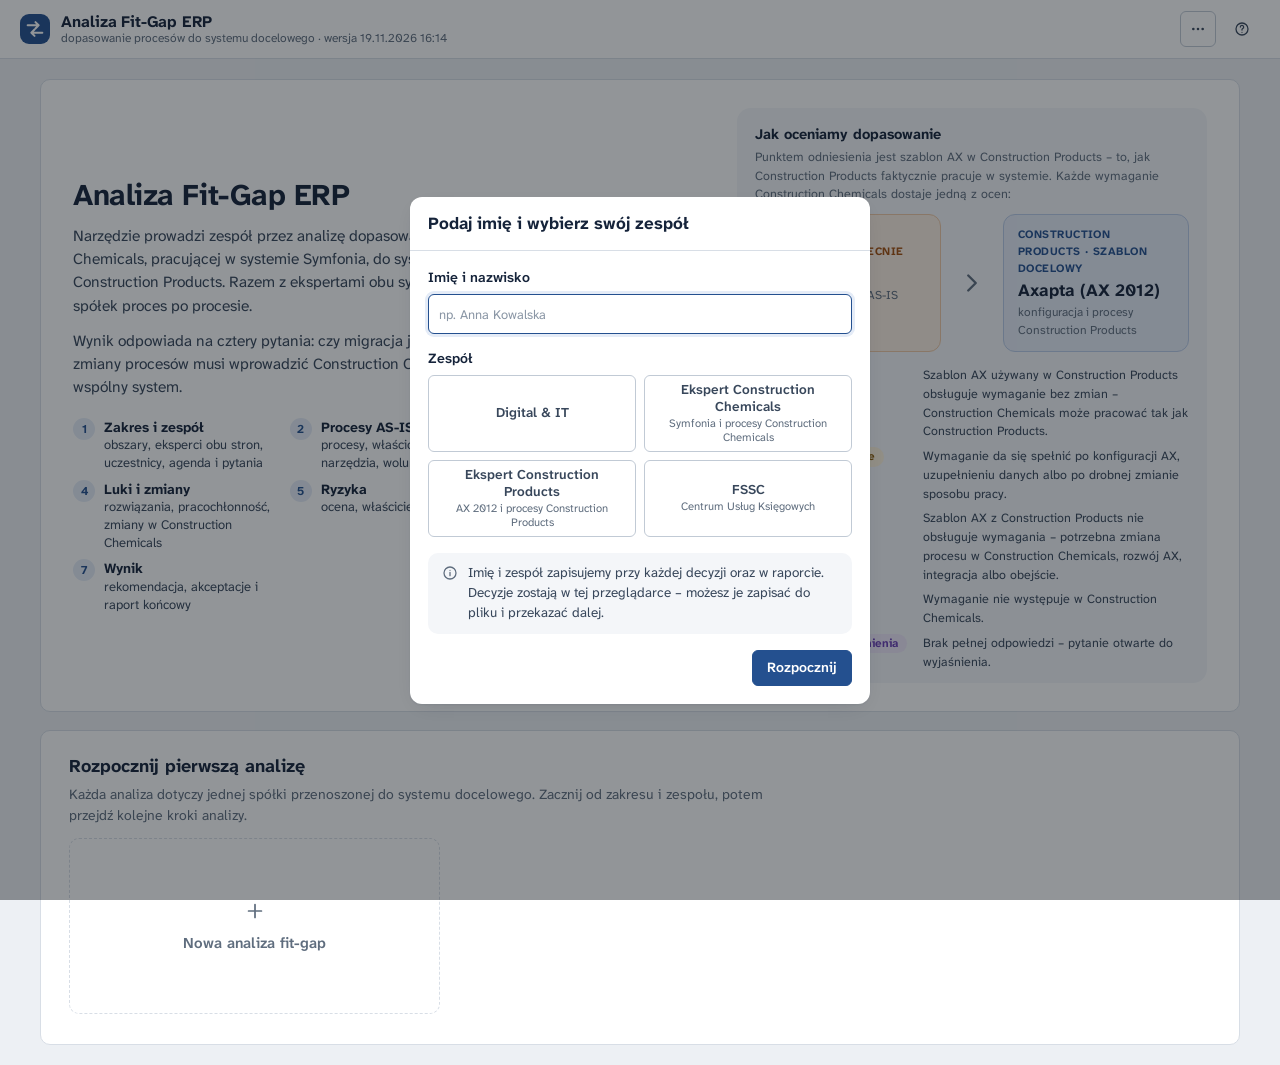
==== commit f45c90b2: "Okno użytkownika: imię i zespół - Nagłówek „Podaj imię i wybierz swój zespół”, pole „Zespół” zamiast" ====
--- a/index.html
+++ b/index.html
@@ -896,7 +896,7 @@
 <div class="toast" id="toast" role="status" aria-live="polite"></div>
 <div class="tip" id="tip" role="tooltip" hidden></div>
 <input type="file" id="file-in" accept=".json,application/json" hidden>
-<script type="application/json" id="data">{"v":1,"defaults":{"n":"Migracja Construction Chemicals: Symfonia → AX 2012","srcCo":"Construction Chemicals","srcSys":"Symfonia","tgtCo":"Construction Products","tgtSys":"Axapta (AX 2012)"},"fit":[{"k":"F","n":"Fit","l":"Pełne dopasowanie","d":"Szablon AX używany w Construction Products obsługuje wymaganie bez zmian – Construction Chemicals może pracować tak jak Construction Products."},{"k":"P","n":"Częściowe","l":"Dopasowanie częściowe","d":"Wymaganie da się spełnić po konfiguracji AX, uzupełnieniu danych albo po drobnej zmianie sposobu pracy."},{"k":"G","n":"Luka","l":"Luka (gap)","d":"Szablon AX z Construction Products nie obsługuje wymagania – potrzebna zmiana procesu w Construction Chemicals, rozwój AX, integracja albo obejście."},{"k":"N","n":"N/D","l":"Nie dotyczy","d":"Wymaganie nie występuje w Construction Chemicals."},{"k":"O","n":"Do wyjaśnienia","l":"Do wyjaśnienia","d":"Brak pełnej odpowiedzi – pytanie otwarte do wyjaśnienia."}],"res":[{"k":"cfg","n":"Konfiguracja AX","d":"Parametryzacja, dane podstawowe, profile księgowania, wymiary – bez zmian w kodzie."},{"k":"proc","n":"Zmiana procesu w Construction Chemicals","d":"Construction Chemicals przyjmuje sposób pracy stosowany w Construction Products."},{"k":"dev","n":"Rozwój AX","d":"Modyfikacja lub rozszerzenie AX (kod X++), nowa funkcja."},{"k":"rep","n":"Raport lub wydruk","d":"Nowy raport, wydruk lub zestawienie (AX, Power BI)."},{"k":"int","n":"Integracja","d":"Nowy albo zmieniony interfejs z innym systemem (np. ARA MES, bank, KSeF)."},{"k":"mig","n":"Migracja danych","d":"Przeniesienie, konwersja lub uporządkowanie danych."},{"k":"wa","n":"Obejście poza ERP","d":"Rozwiązanie poza AX: praca ręczna, Excel, inne narzędzie."}],"critRes":["dev","int","wa"],"pri":[{"k":"M","n":"Must","d":"Niezbędne – wymóg prawny albo krytyczne dla działania Construction Chemicals"},{"k":"S","n":"Should","d":"Ważne – istotne dla efektywności, ale możliwe obejście"},{"k":"C","n":"Could","d":"Pożądane – usprawnienie, które można odłożyć"}],"priW":{"M":3,"S":2,"C":1},"fitW":{"F":1,"P":0.5,"G":0},"eff":[{"k":"S","n":"S","d":"do 5 osobodni","md":3},{"k":"M","n":"M","d":"5–15 osobodni","md":10},{"k":"L","n":"L","d":"15–40 osobodni","md":25},{"k":"XL","n":"XL","d":"powyżej 40 osobodni","md":50}],"imp":[{"v":1,"n":"niska","d":"Drobna zmiana sposobu pracy, bez zmian ról"},{"v":2,"n":"średnia","d":"Nowe kroki, dokumenty lub role; potrzebne szkolenie"},{"v":3,"n":"wysoka","d":"Zmiana organizacji pracy, odpowiedzialności lub zasad"}],"dec":[{"k":"P","n":"proponowane"},{"k":"A","n":"zaakceptowane"},{"k":"R","n":"odrzucone"}],"phase":["przed uruchomieniem","przy uruchomieniu","po uruchomieniu"],"harm":[{"k":"Y","n":"Wspólny standard z Construction Products","s":"wspólny standard"},{"k":"P","n":"Częściowo wspólny","s":"częściowo"},{"k":"N","n":"Specyfika Construction Chemicals","s":"specyfika Construction Chemicals"}],"freq":["codziennie","kilka razy w tygodniu","tygodniowo","miesięcznie","kwartalnie","rocznie","ad hoc"],"coTypes":["Construction Chemicals","Construction Products","FSSC","Digital & IT","Partner zewnętrzny"],"roles":["Sponsor","Lider analizy","Key user / ekspert procesu","Konsultant"],"teams":[{"n":"Digital & IT","d":"prowadzę analizę"},{"n":"Ekspert Construction Chemicals","d":"Symfonia i procesy Construction Chemicals"},{"n":"Ekspert Construction Products","d":"AX 2012 i procesy Construction Products"},{"n":"FSSC","d":"Centrum Usług Księgowych"}],"toolsCC":["Symfonia Finanse i Księgowość","Symfonia Handel","Symfonia Środki Trwałe","Symfonia Kadry i Płace","ARA MES (AB Industry)","KSeF","Bankowość elektroniczna","Excel","Poczta e-mail","Power BI"],"toolsCP":["AX – Księga główna","AX – Rozrachunki z odbiorcami","AX – Rozrachunki z dostawcami","AX – Zarządzanie gotówką i bankami","AX – Środki trwałe","AX – Zaopatrzenie","AX – Sprzedaż i marketing","AX – Zarządzanie zapasami","AX – Zarządzanie magazynem","AX – Transport","AX – Produkcja","AX – Planowanie główne","AX – Budżetowanie","KSeF","WEBCON","Power BI","Excel"],"riskP":[{"v":1,"n":"mało prawdopodobne","d":"Wystąpi tylko w wyjątkowych okolicznościach."},{"v":2,"n":"możliwe","d":"Może wystąpić w trakcie projektu."},{"v":3,"n":"prawdopodobne","d":"Raczej wystąpi, jeśli nic nie zrobimy."},{"v":4,"n":"bardzo prawdopodobne","d":"Wystąpi niemal na pewno."}],"riskI":[{"v":1,"n":"niski","d":"Niewielkie opóźnienie lub koszt, bez wpływu na działanie Construction Chemicals."},{"v":2,"n":"średni","d":"Zauważalne opóźnienie lub koszt; możliwe obejście."},{"v":3,"n":"wysoki","d":"Istotne opóźnienie, koszt lub zakłócenie działania Construction Chemicals."},{"v":4,"n":"bardzo wysoki","d":"Zagraża wykonalności migracji lub ciągłości działania Construction Chemicals."}],"riskLv":[{"n":"niskie","max":3},{"n":"średnie","max":6},{"n":"wysokie","max":9},{"n":"krytyczne","max":16}],"treat":["ograniczenie","akceptacja","przeniesienie","unikanie"],"riskCats":[{"k":"func","n":"Funkcjonalne – luki w AX"},{"k":"tech","n":"Techniczne – platforma AX 2012"},{"k":"data","n":"Dane i migracja"},{"k":"int","n":"Integracje"},{"k":"law","n":"Zgodność z przepisami (VAT, JPK, KSeF)"},{"k":"org","n":"Organizacja i zmiana"},{"k":"plan","n":"Harmonogram i zasoby"},{"k":"cost","n":"Koszty i licencje"},{"k":"cut","n":"Uruchomienie i ciągłość działania"}],"sysRisks":[{"k":"ax-eos","cat":"tech","pr":3,"im":3,"t":"Platforma AX 2012 bez wsparcia producenta","ds":"Microsoft zakończył wsparcie AX 2012 R3: podstawowe 12.10.2021, rozszerzone 10.01.2023. Nie ma już poprawek producenta, także bezpieczeństwa i regulacyjnych. Przeniesienie Construction Chemicals zwiększa zależność od tej platformy, a zmiany prawne (KSeF, JPK) zależą od partnera.","ac":"Potwierdzić plany grupy dla AX 2012 (utrzymanie, migracja do Dynamics 365) i warunki wsparcia partnera dla polskiej lokalizacji."},{"k":"mes","cat":"int","pr":3,"im":3,"t":"Integracja AX z ARA MES","ds":"Produkcja Construction Chemicals opiera się na integracji Symfonii z ARA MES (AB Industry). Po migracji potrzebny jest nowy interfejs AX ↔ MES albo przeniesienie funkcji MES do AX.","ac":"Zdecydować o docelowej architekturze produkcji i zamówić u dostawców wycenę interfejsu."},{"k":"md","cat":"data","pr":3,"im":2,"t":"Jakość i harmonizacja danych podstawowych","ds":"Różne indeksy, kontrahenci i plan kont w Construction Chemicals i Construction Products. Bez uporządkowania danych migracja przeniesie błędy i duplikaty do AX.","ac":"Wyznaczyć właścicieli danych i rozpocząć czyszczenie danych przed migracją."},{"k":"cutover","cat":"plan","pr":2,"im":3,"t":"Termin uruchomienia a zamknięcie roku","ds":"Uruchomienie w trakcie roku obrotowego wymaga przeniesienia obrotów i komplikuje sprawozdawczość. Zbiega się też z zamknięciami w FSSC.","ac":"Zaplanować uruchomienie na początek roku obrotowego lub po zamknięciu kwartału; zapewnić wsparcie FSSC."},{"k":"ksef","cat":"law","pr":2,"im":4,"t":"KSeF i JPK dla Construction Chemicals jako nowego podmiotu w AX","ds":"Construction Chemicals wymaga konfiguracji KSeF, JPK i rejestrów VAT w AX dla swojego NIP. Błędy grożą wstrzymaniem fakturowania lub sankcjami.","ac":"Uzgodnić z integratorem zakres i testy KSeF oraz JPK dla Construction Chemicals przed uruchomieniem."},{"k":"people","cat":"org","pr":3,"im":2,"t":"Zależność od kluczowych osób i obciążenie zespołów","ds":"Wiedza o Symfonii i procesach Construction Chemicals jest w rękach kilku osób, które jednocześnie prowadzą bieżącą pracę.","ac":"Zapewnić zastępstwa i czas key userów na projekt; udokumentować procesy AS-IS."},{"k":"custom","cat":"func","pr":2,"im":2,"t":"Modyfikacje AX zwiększające dług technologiczny","ds":"Każda modyfikacja AX wprowadzona dla Construction Chemicals utrudnia utrzymanie i przyszłą zmianę platformy.","ac":"Ograniczyć rozwój AX do wymagań Must; preferować zmianę procesu w Construction Chemicals."}],"benCats":[{"k":"cost","n":"Koszty IT"},{"k":"eff","n":"Efektywność procesów"},{"k":"ctrl","n":"Kontrola i zgodność"},{"k":"data","n":"Dane i raportowanie"},{"k":"syn","n":"Synergie Construction Products – Construction Chemicals"},{"k":"scale","n":"Skalowalność i rozwój"}],"benefits":[{"k":"b01","cat":"syn","n":"Jedna platforma ERP i wspólny szablon procesów Construction Products i Construction Chemicals","d":"Jedna konfiguracja, jedna dokumentacja procesów, wspólne zmiany prawne i usprawnienia."},{"k":"b02","cat":"cost","n":"Wygaszenie Symfonii – oszczędność licencji i utrzymania","d":"Roczne koszty licencji, utrzymania, infrastruktury i wsparcia Symfonii."},{"k":"b03","cat":"eff","n":"Efektywność FSSC: jeden system i jednolite procedury","d":"Zespół FSSC pracuje w jednym systemie dla obu spółek – krótsze zamknięcie, łatwiejsze zastępstwa."},{"k":"b04","cat":"syn","n":"Automatyzacja rozliczeń wewnątrzgrupowych Construction Chemicals – Construction Products","d":"Mniej ręcznych uzgodnień i różnic przy transakcjach między spółkami."},{"k":"b05","cat":"data","n":"Wspólne dane podstawowe i łączna ekspozycja kredytowa","d":"Wspólni klienci i dostawcy w jednej kartotece, łączny limit i ryzyko kredytowe."},{"k":"b06","cat":"ctrl","n":"Jednolita obsługa wymogów prawnych (KSeF, JPK, VAT)","d":"Jedno rozwiązanie do utrzymania i testowania przy zmianach przepisów."},{"k":"b07","cat":"data","n":"Spójne raportowanie zarządcze i grupowe z jednego źródła","d":"Te same definicje i wymiary w obu spółkach, mniej pracy w Excelu."},{"k":"b08","cat":"ctrl","n":"Lepsza kontrola procesu zakupowego","d":"Zamówienia, dopasowanie faktur, ścieżki akceptacji i rozdział obowiązków jak w Construction Products."},{"k":"b09","cat":"cost","n":"Mniej integracji i niższy koszt ich utrzymania","d":"Wspólne interfejsy z bankami, KSeF i systemami grupy."},{"k":"b10","cat":"eff","n":"Wspólne zespoły wsparcia i kompetencje","d":"Key userzy i IT obsługują jeden system; łatwiejsze zastępstwa."},{"k":"b11","cat":"scale","n":"Łatwiejsza przyszła zmiana platformy dla obu spółek","d":"Jedna wspólna migracja (np. do Dynamics 365) zamiast dwóch odrębnych projektów."},{"k":"b12","cat":"eff","n":"Standaryzacja magazynu i logistyki","d":"Partie, daty ważności, lokalizacje i skanery według standardu Construction Products."}],"benV":[{"v":1,"n":"niska"},{"v":2,"n":"średnia"},{"v":3,"n":"wysoka"},{"v":4,"n":"bardzo wysoka"}],"benCf":[{"v":1,"n":"niska"},{"v":2,"n":"średnia"},{"v":3,"n":"wysoka"}],"benHz":["do 12 miesięcy","1–3 lata","powyżej 3 lat"],"verdict":{"minCov":0.8,"goFit":0.8,"condFit":0.6,"condCrit":5},"verd":[{"k":"go","n":"Migracja rekomendowana","d":"AX w szablonie Construction Products pokrywa wymagania Construction Chemicals; luki da się zamknąć konfiguracją lub zmianą procesu."},{"k":"cond","n":"Migracja możliwa pod warunkami","d":"Migracja jest wykonalna po spełnieniu warunków: zamknięciu luk krytycznych i ograniczeniu głównych ryzyk."},{"k":"nogo","n":"Migracja niezalecana w obecnym kształcie","d":"Luki i ryzyka przewyższają korzyści – potrzebny inny wariant lub zmiana zakresu."}],"areas":[{"k":"gl","cd":"GL","n":"Księga główna i zamknięcie","i":"book-open-text","c":"c-blue","d":"Plan kont, księgowania, zamknięcie miesiąca i roku, raportowanie, rozrachunki wewnątrzgrupowe, środki trwałe, płace"},{"k":"tax","cd":"TX","n":"Podatki: VAT, CIT, JPK, KSeF","i":"receipt","c":"c-indigo","d":"Rejestry VAT, pliki JPK, faktury ustrukturyzowane KSeF, CIT i podatek odroczony"},{"k":"bank","cd":"BK","n":"Banki i płatności","i":"bank","c":"c-teal","d":"Rachunki i wyciągi, uzgodnienia, przelewy, MPP i biała lista, płynność"},{"k":"ar","cd":"AR","n":"Należności","i":"hand-coins","c":"c-green","d":"Faktury sprzedaży w księdze, rozliczenia wpłat, potwierdzenia sald, windykacja i odpisy"},{"k":"ap","cd":"AP","n":"Zobowiązania – faktury zakupowe","i":"invoice","c":"c-amber","d":"Odbiór faktur (KSeF), rejestracja, weryfikacja i akceptacja, rozrachunki z dostawcami"},{"k":"ctl","cd":"CO","n":"Kontroling i koszty","i":"chart-pie-slice","c":"c-violet","d":"Ośrodki kosztów, budżet, kalkulacja kosztu wyrobów, rentowność"},{"k":"credit","cd":"CR","n":"Kontrola kredytowa","i":"shield-check","c":"c-pink","d":"Limity kredytowe, ubezpieczenie należności, blokady i zwalnianie zamówień, monitoring ryzyka"},{"k":"pur","cd":"PU","n":"Zakupy","i":"shopping-cart","c":"c-cyan","d":"Dostawcy i cenniki, zapotrzebowania i zamówienia, przyjęcie dostaw, import i WNT"},{"k":"sal","cd":"SA","n":"Sprzedaż i obsługa klienta","i":"storefront","c":"c-blue","d":"Klienci, cenniki i rabaty, zamówienia, wydanie i fakturowanie, reklamacje, eksport"},{"k":"wh","cd":"WH","n":"Magazyn","i":"warehouse","c":"c-lime","d":"Magazyny i lokalizacje, partie i daty ważności, dokumenty magazynowe, inwentaryzacja, opakowania zwrotne"},{"k":"trn","cd":"TR","n":"Transport i logistyka","i":"truck","c":"c-teal","d":"Planowanie wysyłek, dostawy luzem i paletowe, koszty transportu, dokumenty i ADR"},{"k":"prd","cd":"PR","n":"Produkcja i jakość","i":"factory","c":"c-slate","d":"Receptury, zlecenia i integracja z ARA MES, planowanie, kontrola jakości, zgodność produktowa"},{"k":"md","cd":"MD","n":"Dane podstawowe i migracja","i":"database","c":"c-navy","d":"Indeksy, kontrahenci, zakres i termin migracji danych, archiwum"},{"k":"rep","cd":"RP","n":"Raportowanie i BI","i":"chart-bar","c":"c-indigo","d":"Raporty operacyjne i zarządcze, Power BI, raportowanie grupowe"},{"k":"it","cd":"IT","n":"Integracje, uprawnienia i utrzymanie","i":"plugs-connected","c":"c-gray","d":"Interfejsy, role i SoD, licencje i wsparcie, infrastruktura i środowiska"}],"procs":[{"k":"gl1","a":"gl","n":"Plan kont i wymiary analityczne","d":"Struktura planu kont, konta syntetyczne i analityczne, słowniki (MPK, projekty), wymiary finansowe w AX, mapowanie na plan kont grupy.","o":"Kierownik zespołu FSSC","q":[{"k":"gl1-1","t":"Jak zbudowany jest plan kont Construction Chemicals (poziomy, analityki, słowniki) i czym różni się od planu kont Construction Products w AX?","h":"W AX analitykę prowadzi się wymiarami finansowymi, a nie rozbudową kont. Ustal, czy Construction Chemicals może przyjąć plan kont Construction Products – to warunek wspólnego raportowania i jednej procedury w FSSC.","p":"M"},{"k":"gl1-2","t":"Jakie wymiary analityczne (MPK, projekty, linie produktowe, regiony, handlowcy) są potrzebne w raportowaniu Construction Chemicals i jak odwzorować je w wymiarach finansowych AX?","h":"Porównaj z wymiarami używanymi w Construction Products. Nowy wymiar w AX to konfiguracja; wymiar z własną logiką rozliczeń może wymagać rozwoju.","p":"M"},{"k":"gl1-3","t":"Jak prowadzone jest mapowanie kont na plan kont grupy (raportowanie do konsolidacji) i kto je utrzymuje?","h":"Sprawdź, czy mapowanie w Construction Products jest w AX, czy w narzędziu raportowym grupy.","p":"M"},{"k":"gl1-4","t":"Czy plan kont i słowniki są utrzymywane centralnie (szablon dla wielu spółek), czy osobno dla Construction Chemicals?","h":"Wspólny szablon Construction Products i Construction Chemicals zmniejsza koszt utrzymania – wartość dodana.","p":"S"}]},{"k":"gl2","a":"gl","n":"Dokumenty i księgowania","d":"Typy dokumentów i dzienniki, numeracja, schematy księgowań automatycznych, dekretacja, storna, rozliczenia międzyokresowe, waluty.","o":"Kierownik zespołu FSSC","q":[{"k":"gl2-1","t":"Jakie typy dokumentów i dzienniki księgowe są używane w Construction Chemicals (np. PK, WB, FZ, FS) i jak są numerowane?","h":"Porównaj z dziennikami i sekwencjami numerów w AX Construction Products. Zmiana symboli dokumentów to typowa zmiana procesowa po stronie Construction Chemicals.","p":"S"},{"k":"gl2-2","t":"Które księgowania powstają automatycznie z modułów (sprzedaż, zakupy, magazyn, produkcja), a które są ręczne? Jak zdefiniowane są schematy księgowań?","h":"W AX księgowania automatyczne wynikają z profili księgowania i grup magazynowych. Oceń, czy logikę Construction Chemicals da się odwzorować konfiguracją.","p":"M"},{"k":"gl2-3","t":"Jak rozliczane są koszty i przychody międzyokresowe (RMK) oraz rezerwy?","h":"Sprawdź, czy Construction Products używa w AX harmonogramów lub dzienników okresowych, czy księguje ręcznie.","p":"S"},{"k":"gl2-4","t":"Jak korygowane są błędne księgowania (storno czerwone lub czarne) i jak zatwierdzane są dokumenty PK?","h":"W polskiej praktyce często wymagane jest storno czerwone – sprawdź ustawienia w AX Construction Products.","p":"S"},{"k":"gl2-5","t":"Jak księgowane są transakcje w walutach obcych i jak liczone są różnice kursowe (kurs NBP z dnia poprzedzającego, wycena na koniec miesiąca)?","h":"Różnice kursowe zrealizowane i niezrealizowane, typy kursów, automatyczny import kursów NBP – porównaj z Construction Products.","p":"M","reg":1}]},{"k":"gl3","a":"gl","n":"Zamknięcie miesiąca i roku","d":"Harmonogram zamknięcia, blokowanie okresów, wyceny i uzgodnienia, zamknięcie roku i bilans otwarcia.","o":"Kierownik zespołu FSSC","q":[{"k":"gl3-1","t":"Jak wygląda harmonogram zamknięcia miesiąca w Construction Chemicals (dzień zamknięcia, kolejność czynności, odpowiedzialni)?","h":"Porównaj z harmonogramem Construction Products. Wspólny kalendarz zamknięcia w FSSC to wartość dodana.","p":"M"},{"k":"gl3-2","t":"Jak blokowane są okresy księgowe i kto może księgować po zamknięciu?","h":"W AX: statusy okresów i uprawnienia do księgowania w zamkniętym okresie.","p":"S"},{"k":"gl3-3","t":"Jakie wyceny i uzgodnienia wykonuje się na koniec miesiąca (różnice kursowe, zapasy, rozrachunki, konta techniczne)?","h":"Ustal, które czynności w Construction Products są zautomatyzowane w AX, a które ręczne.","p":"M"},{"k":"gl3-4","t":"Jak przebiega zamknięcie roku i otwarcie nowego roku (bilans otwarcia, przeksięgowanie wyniku) w Symfonii i w AX?","h":"Termin migracji na początek roku obrotowego upraszcza ten proces.","p":"M"},{"k":"gl3-5","t":"Które czynności zamknięcia są wykonywane w Excelu poza systemem?","h":"Kandydaci do automatyzacji po migracji – wpisz je też w wartości dodanej.","p":"S"}]},{"k":"gl4","a":"gl","n":"Raportowanie statutowe i grupowe","d":"Sprawozdanie finansowe, raporty dla zarządu, raportowanie do grupy (konsolidacja), wsparcie audytu.","o":"Kierownik zespołu FSSC","q":[{"k":"gl4-1","t":"Jakie raporty statutowe (bilans, RZiS, rachunek przepływów, zestawienie zmian w kapitale) powstają w systemie, a jakie poza nim?","h":"Każdy raport, którego nie da się odtworzyć w AX lub narzędziu raportowym, to luka.","p":"M","reg":1},{"k":"gl4-2","t":"Jak przygotowywane są dane do raportowania grupowego (konsolidacji) i w jakim terminie?","h":"Sprawdź, czy Construction Products zasila raportowanie grupowe bezpośrednio z AX.","p":"M"},{"k":"gl4-3","t":"Jakie miesięczne raporty zarządcze przygotowuje FSSC dla Construction Chemicals i z jakich źródeł danych?","h":"Uzgodnij listę raportów do odtworzenia po migracji.","p":"S"},{"k":"gl4-4","t":"Jak wspierany jest audyt (obroty i salda, zestawienia, wydruki ksiąg, ślad zmian)?","h":"Porównaj z praktyką Construction Products w AX.","p":"S"},{"k":"gl4-5","t":"Czy e-sprawozdanie finansowe (XML) jest przygotowywane z systemu, czy w narzędziu zewnętrznym?","h":"Sprawdź, jak robi to Construction Products – możliwe wspólne narzędzie.","p":"S","reg":1}]},{"k":"gl5","a":"gl","n":"Rozrachunki wewnątrzgrupowe","d":"Transakcje i uzgodnienia z podmiotami grupy (w tym z Construction Products), refaktury, oznaczanie partnerów, eliminacje, potwierdzenia sald.","o":"Kierownik zespołu FSSC","q":[{"k":"gl5-1","t":"Jakie transakcje wewnątrzgrupowe ma Construction Chemicals (sprzedaż i zakupy z podmiotami grupy, usługi, refaktury) i jak są uzgadniane?","h":"Zbierz listę partnerów grupowych i wolumen transakcji.","p":"M"},{"k":"gl5-2","t":"Jak oznaczani są kontrahenci grupowi (kod partnera) na potrzeby eliminacji w konsolidacji?","h":"Porównaj z oznaczeniem w AX Construction Products.","p":"M"},{"k":"gl5-3","t":"Czy po przejściu na AX można zautomatyzować transakcje między Construction Chemicals i Construction Products (zamówienie wewnątrzgrupowe tworzy dokument u drugiej strony)?","h":"Wartość dodana wspólnego AX – sprawdź, czy Construction Products używa funkcji intercompany.","p":"C"}]},{"k":"gl6","a":"gl","n":"Środki trwałe","d":"Ewidencja środków trwałych i WNiP, amortyzacja bilansowa i podatkowa, inwestycje w toku, leasing, sprzęt u klientów.","o":"Kierownik zespołu FSSC","q":[{"k":"gl6-1","t":"Gdzie prowadzona jest ewidencja środków trwałych Construction Chemicals i ile jest pozycji?","h":"Dane do zakresu migracji (karty, wartości, umorzenia).","p":"M"},{"k":"gl6-2","t":"Czy prowadzona jest odrębna amortyzacja bilansowa i podatkowa (różne stawki i metody), a także według zasad grupy?","h":"Sprawdź, ile ksiąg (modeli) amortyzacji używa Construction Products w AX.","p":"M","reg":1},{"k":"gl6-3","t":"Jak rozliczane są inwestycje w toku i przyjęcia środków trwałych (OT)?","h":"Porównaj obieg dokumentów i powiązanie z zakupami w AX Construction Products.","p":"S"},{"k":"gl6-4","t":"Jak ewidencjonowany jest leasing oraz sprzęt instalowany u klientów (np. urządzenia dozujące)?","h":"Specyfika Construction Chemicals: urządzenia u klientów – lokalizacja, odpowiedzialność, amortyzacja.","p":"S"},{"k":"gl6-5","t":"Jak przeprowadzana jest inwentaryzacja środków trwałych?","h":"","p":"C"}]},{"k":"gl7","a":"gl","n":"Księgowanie płac i rozliczeń pracowniczych","d":"Import list płac do księgi, rozliczenia ZUS i PIT, delegacje, zaliczki, karty firmowe.","o":"Kierownik zespołu FSSC","q":[{"k":"gl7-1","t":"W jakim systemie liczone są płace Construction Chemicals i jak lista płac trafia do księgi (plik, ręcznie, interfejs)?","h":"Sprawdź, jak Construction Products importuje płace do AX; uwzględnij zmiany w systemach kadrowych grupy.","p":"M"},{"k":"gl7-2","t":"Czy płace są rozksięgowywane na ośrodki kosztów i według jakiego klucza?","h":"","p":"S"},{"k":"gl7-3","t":"Jak rozliczane są delegacje, zaliczki i wydatki pracownicze?","h":"Możliwe wspólne narzędzie z Construction Products.","p":"S"}]},{"k":"tx1","a":"tax","n":"VAT i rejestry VAT","d":"Rejestry VAT sprzedaży i zakupów, kody GTU i procedury, transakcje zagraniczne, odwrotne obciążenie, korekty, ulga na złe długi.","o":"Specjalista ds. podatków (FSSC)","q":[{"k":"tx1-1","t":"Jak prowadzone są rejestry VAT w Construction Chemicals i jakie oznaczenia są stosowane (kody GTU, procedury, typy dokumentów)?","h":"Porównaj kody i procedury w AX Construction Products oraz sposób ich nadawania (automatycznie z kartoteki czy ręcznie).","p":"M","reg":1},{"k":"tx1-2","t":"Jakie transakcje szczególne występują: WDT, WNT, eksport, import towarów i usług, odwrotne obciążenie, transakcje trójstronne?","h":"Każdy typ transakcji musi mieć grupę podatku i rejestr w AX.","p":"M","reg":1},{"k":"tx1-3","t":"Jak obsługiwane są korekty faktur (in plus i in minus) i moment ujęcia korekty w VAT?","h":"","p":"M","reg":1},{"k":"tx1-4","t":"Jak wyliczane są kursy dla VAT przy transakcjach walutowych (kurs z dnia poprzedzającego powstanie obowiązku podatkowego)?","h":"","p":"M","reg":1},{"k":"tx1-5","t":"Czy stosowana jest ulga na złe długi i jak monitorowane są przeterminowane należności i zobowiązania na jej potrzeby?","h":"Sprawdź, czy Construction Products ma raport lub automat w AX.","p":"S","reg":1},{"k":"tx1-6","t":"Czy Construction Chemicals stosuje proporcję lub prewspółczynnik albo ma sprzedaż zwolnioną?","h":"","p":"C"}]},{"k":"tx2","a":"tax","n":"Pliki JPK","d":"Generowanie i wysyłka JPK_V7, struktury na żądanie (JPK_KR, JPK_KR_PD, JPK_MAG, JPK_FA, JPK_WB), weryfikacja, korekty.","o":"Specjalista ds. podatków (FSSC)","q":[{"k":"tx2-1","t":"Jak generowany jest JPK_V7M lub JPK_V7K w Construction Chemicals (z Symfonii, narzędziem zewnętrznym) i jak wygląda kontrola przed wysyłką?","h":"Ustal, czy Construction Products generuje JPK w AX czy w narzędziu zewnętrznym i kto utrzymuje polską lokalizację AX.","p":"M","reg":1},{"k":"tx2-2","t":"Jakie inne struktury JPK Construction Chemicals przygotowuje na żądanie (JPK_KR, JPK_KR_PD, JPK_MAG, JPK_FA, JPK_WB) i skąd pochodzą dane?","h":"Każda struktura musi być dostępna dla nowego podmiotu w AX.","p":"M","reg":1},{"k":"tx2-3","t":"Czy konta księgowe mają przypisane znaczniki podatkowe dla JPK_KR_PD i kto je utrzymuje?","h":"Przy wspólnym planie kont znaczniki można utrzymywać raz dla obu spółek.","p":"M","reg":1},{"k":"tx2-4","t":"Czy rozwiązanie JPK używane w Construction Products obejmie Construction Chemicals jako kolejny podmiot i jaki jest koszt dodania podmiotu?","h":"Kluczowe dla wykonalności – zapytaj partnera utrzymującego lokalizację AX.","p":"M","reg":1}]},{"k":"tx3","a":"tax","n":"KSeF – faktury ustrukturyzowane","d":"Wystawianie i odbiór faktur w KSeF, numer KSeF, tryb offline i awaryjny, uprawnienia, integracja z ERP.","o":"Specjalista ds. podatków (FSSC)","q":[{"k":"tx3-1","t":"Jak Construction Chemicals wystawia faktury w KSeF (integracja Symfonii, narzędzie pośrednie) i jak obsługuje odrzucenia i błędy?","h":"Porównaj z rozwiązaniem KSeF w AX Construction Products.","p":"M","reg":1},{"k":"tx3-2","t":"Jak pobierane są faktury zakupowe z KSeF i jak trafiają do rejestracji i obiegu akceptacji?","h":"Powiąż z obszarem Zobowiązania – wspólny proces w FSSC to wartość dodana.","p":"M","reg":1},{"k":"tx3-3","t":"Jak obsługiwane są tryby offline i awaryjny oraz faktury poza KSeF (odbiorcy zagraniczni, konsumenci)?","h":"","p":"M","reg":1},{"k":"tx3-4","t":"Jak zarządzane są uprawnienia i dane uwierzytelniające KSeF dla Construction Chemicals i kto za nie odpowiada?","h":"","p":"S","reg":1},{"k":"tx3-5","t":"Czy rozwiązanie KSeF używane w Construction Products może obsłużyć Construction Chemicals jako kolejny NIP i jaki jest zakres zmian?","h":"Kluczowe dla wykonalności – zakres i koszt po stronie integratora.","p":"M","reg":1}]},{"k":"tx4","a":"tax","n":"CIT, podatek odroczony i inne podatki","d":"Zaliczki CIT, koszty NKUP, podatek odroczony, ceny transferowe, podatek u źródła, podatki i opłaty lokalne.","o":"Specjalista ds. podatków (FSSC)","q":[{"k":"tx4-1","t":"Jak wyliczane są zaliczki CIT i koszty niestanowiące kosztów uzyskania przychodów – w systemie czy w Excelu?","h":"Wyróżnienie NKUP kontami lub wymiarem w AX – sprawdź praktykę Construction Products.","p":"S","reg":1},{"k":"tx4-2","t":"Jak liczony jest podatek odroczony (różnice przejściowe, np. amortyzacja, rezerwy)?","h":"","p":"S"},{"k":"tx4-3","t":"Jak ewidencjonowany jest podatek u źródła i jak przygotowywana jest dokumentacja cen transferowych dla transakcji w grupie?","h":"","p":"S","reg":1},{"k":"tx4-4","t":"Czy występują inne podatki lub opłaty wymagające ewidencji w ERP (podatek od nieruchomości, opłaty środowiskowe, BDO, opłata produktowa za opakowania)?","h":"Specyfika chemii budowlanej: opakowania i odpady – sprawdź raportowanie BDO.","p":"C","reg":1}]},{"k":"bk1","a":"bank","n":"Rachunki i wyciągi bankowe","d":"Rachunki bankowe, import wyciągów, automatyczne rozliczanie, uzgodnienia, kasa gotówkowa.","o":"Specjalista ds. bankowości (FSSC)","q":[{"k":"bk1-1","t":"Ile rachunków bankowych, w jakich bankach i walutach ma Construction Chemicals i jak importowane są wyciągi (format, częstotliwość)?","h":"Sprawdź formaty wyciągów obsługiwane w AX Construction Products (np. MT940, CAMT) i czy Construction Chemicals korzysta z tych samych banków.","p":"M"},{"k":"bk1-2","t":"Jaka część pozycji wyciągu rozliczana jest automatycznie z należnościami i zobowiązaniami i jakie reguły dopasowania są stosowane?","h":"Niska automatyzacja w Construction Chemicals i wyższa w Construction Products to wartość dodana migracji.","p":"S"},{"k":"bk1-3","t":"Jak uzgadniane są rachunki bankowe na koniec miesiąca?","h":"","p":"S"},{"k":"bk1-4","t":"Czy Construction Chemicals prowadzi kasę gotówkową (KP, KW, raporty kasowe)?","h":"Sprawdź, czy Construction Products obsługuje kasę w AX.","p":"C"}]},{"k":"bk2","a":"bank","n":"Płatności i przelewy","d":"Propozycje płatności, akceptacje, wysyłka do banku, mechanizm podzielonej płatności, biała lista, płatności zagraniczne, kompensaty.","o":"Specjalista ds. bankowości (FSSC)","q":[{"k":"bk2-1","t":"Jak przygotowywana jest propozycja płatności (kryteria, terminy, priorytety) i kto ją akceptuje?","h":"Porównaj z propozycjami płatności w AX Construction Products i ścieżką akceptacji.","p":"M"},{"k":"bk2-2","t":"Jak przelewy trafiają do banku (plik, połączenie bezpośrednie, ręcznie w bankowości) i w jakim formacie?","h":"Sprawdź, czy kanał i format Construction Products można użyć dla Construction Chemicals.","p":"M"},{"k":"bk2-3","t":"Jak obsługiwany jest mechanizm podzielonej płatności (MPP) i rachunki VAT?","h":"","p":"M","reg":1},{"k":"bk2-4","t":"Jak weryfikowana jest biała lista podatników VAT przed płatnością i jak dokumentowany jest wynik weryfikacji?","h":"Sprawdź, czy weryfikacja w Construction Products jest automatyczna (AX, narzędzie zewnętrzne).","p":"M","reg":1},{"k":"bk2-5","t":"Jak realizowane są płatności zagraniczne i walutowe?","h":"","p":"S"},{"k":"bk2-6","t":"Czy stosowane są kompensaty, noty kompensacyjne, cash pooling lub netting w grupie?","h":"","p":"S"}]},{"k":"bk3","a":"bank","n":"Płynność i raportowanie gotówki","d":"Prognoza przepływów pieniężnych, raportowanie gotówki do grupy, gwarancje bankowe, faktoring.","o":"Specjalista ds. bankowości (FSSC)","q":[{"k":"bk3-1","t":"Jak przygotowywana jest prognoza płynności i raportowanie gotówki do grupy?","h":"","p":"S"},{"k":"bk3-2","t":"Czy Construction Chemicals korzysta z gwarancji bankowych, akredytyw lub faktoringu i jak są ewidencjonowane?","h":"","p":"C"}]},{"k":"ar1","a":"ar","n":"Faktury sprzedaży w księdze","d":"Przepływ faktur z modułu handlowego do księgi i rejestru VAT, faktury usługowe i ręczne, noty, faktury zaliczkowe.","o":"Specjalista ds. należności (FSSC)","q":[{"k":"ar1-1","t":"Jak faktury sprzedaży trafiają z modułu handlowego do księgi i rejestru VAT? Czy część faktur wystawia się bezpośrednio w module finansowym?","h":"W AX faktury powstają w sprzedaży lub jako faktury niezależne – porównaj z Construction Products.","p":"M"},{"k":"ar1-2","t":"Jakie dokumenty poza fakturami powstają po stronie należności (noty odsetkowe, obciążeniowe, refaktury)?","h":"","p":"S"},{"k":"ar1-3","t":"Jak obsługiwane są faktury zaliczkowe i końcowe?","h":"","p":"S","reg":1}]},{"k":"ar2","a":"ar","n":"Rozliczenia z klientami","d":"Rozliczanie wpłat, kompensaty, potwierdzenia sald, odsetki i rekompensaty, rabaty posprzedażowe.","o":"Specjalista ds. należności (FSSC)","q":[{"k":"ar2-1","t":"Jak rozliczane są wpłaty klientów (automatycznie z wyciągu, ręcznie) i jak obsługiwane są wpłaty nierozpoznane?","h":"","p":"M"},{"k":"ar2-2","t":"Jak przygotowywane są potwierdzenia sald i uzgodnienia z klientami?","h":"","p":"S"},{"k":"ar2-3","t":"Jak naliczane są odsetki za opóźnienia i rekompensaty za koszty odzyskiwania należności?","h":"Sprawdź automatyzację not odsetkowych w AX Construction Products.","p":"S"},{"k":"ar2-4","t":"Jak rozliczane są bonusy, rabaty posprzedażowe i korekty dla klientów po stronie należności?","h":"Powiąż z obszarem Sprzedaż – rabaty retro to częsta luka.","p":"M"}]},{"k":"ar3","a":"ar","n":"Windykacja i odpisy","d":"Monitorowanie przeterminowań, przypomnienia i wezwania, windykacja, odpisy aktualizujące.","o":"Specjalista ds. należności (FSSC)","q":[{"k":"ar3-1","t":"Jak monitorowane są należności przeterminowane i wysyłane przypomnienia lub wezwania do zapłaty?","h":"W AX: listy przypomnień – sprawdź, czy Construction Products ich używa.","p":"M"},{"k":"ar3-2","t":"Jak tworzone są odpisy aktualizujące należności (zasady, automatyzacja)?","h":"","p":"S"},{"k":"ar3-3","t":"Kto prowadzi windykację (FSSC, dział handlowy, firma zewnętrzna) i jak jest dokumentowana w systemie?","h":"","p":"S"}]},{"k":"ap1","a":"ap","n":"Odbiór i rejestracja faktur zakupowych","d":"Wpływ faktur (KSeF, e-mail, papier), skanowanie i rozpoznawanie, rejestracja w ERP, dekretacja.","o":"Specjalista ds. zobowiązań (FSSC)","q":[{"k":"ap1-1","t":"Jakimi kanałami wpływają faktury zakupowe do Construction Chemicals (KSeF, PDF e-mailem, papier) i jaki jest wolumen miesięczny?","h":"Wolumen przyda się do szacunku efektów wspólnego procesu w FSSC.","p":"M"},{"k":"ap1-2","t":"Jak faktury są rejestrowane w Symfonii (ręcznie, import z KSeF, rozpoznawanie OCR) i kto to robi (FSSC, Construction Chemicals)?","h":"","p":"M"},{"k":"ap1-3","t":"Czy Construction Products używa narzędzia do obiegu faktur zintegrowanego z AX (np. WEBCON), które mogłoby objąć Construction Chemicals?","h":"Wspólny obieg faktur w FSSC to wartość dodana.","p":"S"}]},{"k":"ap2","a":"ap","n":"Weryfikacja i akceptacja faktur","d":"Dopasowanie do zamówienia i przyjęcia, opis merytoryczny, akceptacje, rozbieżności, dekretacja kosztów.","o":"Specjalista ds. zobowiązań (FSSC)","q":[{"k":"ap2-1","t":"Jak weryfikowane są faktury za towary i surowce: czy jest dopasowanie do zamówienia i przyjęcia (dopasowanie dwu- lub trójstronne)?","h":"W AX Construction Products faktura jest dopasowywana do zamówienia zakupu i przyjęcia – jeśli Construction Chemicals nie używa zamówień, to istotna zmiana procesu.","p":"M"},{"k":"ap2-2","t":"Jak przebiega akceptacja merytoryczna faktur kosztowych (usługi, media) i kto akceptuje?","h":"","p":"M"},{"k":"ap2-3","t":"Jak rozwiązywane są rozbieżności ceny i ilości między fakturą a zamówieniem lub przyjęciem?","h":"","p":"S"},{"k":"ap2-4","t":"Jak dekretowane są koszty na ośrodki kosztów i wymiary i czy stosuje się rozdzielniki?","h":"","p":"M"}]},{"k":"ap3","a":"ap","n":"Rozrachunki z dostawcami","d":"Zakładanie dostawców po stronie finansowej, kontrola rachunków bankowych, zaliczki, uzgodnienia sald, terminy płatności.","o":"Specjalista ds. zobowiązań (FSSC)","q":[{"k":"ap3-1","t":"Jak zakładani i weryfikowani są nowi dostawcy oraz zmiany ich rachunków bankowych (biała lista, zatwierdzanie zmian)?","h":"Kontrola zmian rachunków ogranicza ryzyko wyłudzeń – porównaj z Construction Products.","p":"M"},{"k":"ap3-2","t":"Jak obsługiwane są zaliczki dla dostawców i faktury zaliczkowe zakupu?","h":"","p":"S"},{"k":"ap3-3","t":"Czy Construction Chemicals raportuje praktyki płatnicze i terminy zapłaty (sprawozdanie dużych przedsiębiorców) i skąd pochodzą dane?","h":"Sprawdź, czy obowiązek dotyczy Construction Chemicals i jak raport przygotowuje Construction Products.","p":"S","reg":1},{"k":"ap3-4","t":"Jak uzgadniane są salda z dostawcami na koniec okresu?","h":"","p":"C"}]},{"k":"ct1","a":"ctl","n":"Ośrodki kosztów i rozliczenia kosztów","d":"Struktura MPK, klucze podziałowe, rozliczenia kosztów pośrednich i wydziałowych.","o":"Kontroler finansowy","q":[{"k":"ct1-1","t":"Jaka jest struktura ośrodków kosztów w Construction Chemicals i jak koszty są rozliczane (klucze, rozdzielniki)?","h":"","p":"M"},{"k":"ct1-2","t":"Czy koszty wydziałowe i ogólnozakładowe są rozliczane na wyroby i jakim kluczem?","h":"","p":"S"}]},{"k":"ct2","a":"ctl","n":"Budżet i prognozy","d":"Budżetowanie, prognozy, porównanie wykonania z budżetem.","o":"Kontroler finansowy","q":[{"k":"ct2-1","t":"Gdzie przygotowywany jest budżet Construction Chemicals (ERP, Excel, narzędzie grupowe) i jak porównywane jest wykonanie?","h":"","p":"S"},{"k":"ct2-2","t":"Czy Construction Products korzysta w AX z budżetowania lub kontroli budżetu (np. przy zamówieniach)?","h":"","p":"C"}]},{"k":"ct3","a":"ctl","n":"Kalkulacja kosztu wyrobów i wycena zapasów","d":"Koszt standardowy lub rzeczywisty, kalkulacje planowane, odchylenia, wycena zapasów na koniec okresu.","o":"Kontroler finansowy","q":[{"k":"ct3-1","t":"Jak liczony jest koszt wytworzenia wyrobów w Construction Chemicals (standardowy, rzeczywisty, średni ważony) i w którym systemie (Symfonia, ARA MES, Excel)?","h":"Sprawdź model wyceny zapasów i kalkulacje w AX Construction Products – zgodność metod wpływa na wynik i wycenę zapasów.","p":"M"},{"k":"ct3-2","t":"Jak analizowane są odchylenia od kosztu standardowego i marża na wyrobie lub kliencie?","h":"","p":"S"},{"k":"ct3-3","t":"Jak wyceniane są zapasy na koniec miesiąca (metoda, odpisy na zapasy wolno rotujące i przeterminowane)?","h":"","p":"M","reg":1}]},{"k":"ct4","a":"ctl","n":"Raportowanie zarządcze i rentowność","d":"Rentowność klientów, produktów i segmentów, raporty dla dyrektora generalnego.","o":"Kontroler finansowy","q":[{"k":"ct4-1","t":"Jakie analizy rentowności (klient, produkt, segment, region) są wymagane przez zarząd Construction Chemicals i skąd pochodzą dane?","h":"","p":"S"},{"k":"ct4-2","t":"Czy wymiary i raporty AX pozwolą odtworzyć te analizy bez ręcznej pracy w Excelu?","h":"","p":"S"}]},{"k":"cr1","a":"credit","n":"Limity kredytowe i ocena klientów","d":"Przyznawanie i przegląd limitów, ubezpieczenie należności, zabezpieczenia.","o":"Credit controller","q":[{"k":"cr1-1","t":"Jak przyznawane są limity kredytowe (kto, na jakiej podstawie, z jakim udziałem ubezpieczyciela) i gdzie są ewidencjonowane?","h":"","p":"M"},{"k":"cr1-2","t":"Czy limity są powiązane z limitem ubezpieczyciela należności i z zabezpieczeniami (gwarancje, weksle)?","h":"Sprawdź, czy Construction Products przechowuje te dane w AX czy poza nim.","p":"S"},{"k":"cr1-3","t":"Jak często i przez kogo limity są weryfikowane?","h":"","p":"C"}]},{"k":"cr2","a":"credit","n":"Blokady i zwalnianie zamówień","d":"Kontrola limitu i przeterminowań przy zamówieniu lub wydaniu, blokady, zwalnianie.","o":"Credit controller","q":[{"k":"cr2-1","t":"W którym momencie system sprawdza limit i przeterminowania (oferta, zamówienie, wydanie, faktura)?","h":"Sprawdź konfigurację kontroli limitu w AX Construction Products i czy obejmuje zamówienia otwarte.","p":"M"},{"k":"cr2-2","t":"Kto i jak zwalnia zablokowane zamówienia (ścieżka akceptacji, dokumentowanie decyzji)?","h":"","p":"M"},{"k":"cr2-3","t":"Czy limit jest wspólny dla grupy powiązanych kontrahentów (holding klienta)?","h":"","p":"S"}]},{"k":"cr3","a":"credit","n":"Monitoring ryzyka kredytowego","d":"Wiekowanie, DSO, klienci zagrożeni, komitet kredytowy, klienci wspólni z Construction Products.","o":"Credit controller","q":[{"k":"cr3-1","t":"Jakie raporty kredytowe są używane (wiekowanie, DSO, przekroczenia limitów) i jak często?","h":"","p":"S"},{"k":"cr3-2","t":"Czy po migracji możliwy będzie wspólny widok ekspozycji na klientów wspólnych dla Construction Chemicals i Construction Products?","h":"Wartość dodana: łączna ekspozycja kredytowa na wspólnych klientów.","p":"S"}]},{"k":"pu1","a":"pur","n":"Dostawcy, umowy i cenniki zakupowe","d":"Kartoteka dostawców, umowy ramowe, cenniki, warunki dostaw (Incoterms), dostawcy grupowi.","o":"Kierownik zakupów","q":[{"k":"pu1-1","t":"Jak prowadzona jest kartoteka dostawców po stronie zakupów (kategorie, warunki płatności i dostawy, Incoterms)?","h":"","p":"M"},{"k":"pu1-2","t":"Czy ceny zakupu są utrzymywane w systemie (cenniki, umowy ramowe), czy podawane na każdym zamówieniu?","h":"","p":"S"},{"k":"pu1-3","t":"Które surowce kupowane są od dostawców grupowych lub z innych spółek grupy i jak wpływa to na proces?","h":"","p":"S"}]},{"k":"pu2","a":"pur","n":"Zapotrzebowania i zamówienia zakupu","d":"Zapotrzebowania, akceptacje, zamówienia, potwierdzenia, monitorowanie terminów, planowanie zakupu surowców.","o":"Kierownik zakupów","q":[{"k":"pu2-1","t":"Czy zakupy Construction Chemicals (surowce, opakowania, usługi) są rejestrowane jako zamówienia w systemie? Jaka część zakupów ma zamówienie?","h":"Brak zamówień oznacza istotną zmianę procesu w AX (dopasowanie faktur, zobowiązania).","p":"M"},{"k":"pu2-2","t":"Jak przebiega akceptacja zapotrzebowań i zamówień (progi kwotowe, ścieżki)?","h":"","p":"M"},{"k":"pu2-3","t":"Jak planowany jest zakup surowców (MRP, punkt zamawiania, ręcznie)?","h":"Powiąż z obszarem Produkcja i jakość.","p":"S"},{"k":"pu2-4","t":"Jak monitorowane są terminy dostaw i potwierdzenia od dostawców?","h":"","p":"C"}]},{"k":"pu3","a":"pur","n":"Przyjęcie dostaw i kontrola jakości surowca","d":"Przyjęcie na magazyn z odniesieniem do zamówienia, kontrola jakości, kwarantanna, zwroty do dostawców.","o":"Kierownik zakupów","q":[{"k":"pu3-1","t":"Jak rejestrowane jest przyjęcie dostawy (PZ) – czy z odniesieniem do zamówienia – i kto to robi?","h":"","p":"M"},{"k":"pu3-2","t":"Czy surowce przechodzą kontrolę jakości przed dopuszczeniem do produkcji (status partii, kwarantanna, świadectwo dostawcy)?","h":"Ważne w chemii budowlanej: partie i świadectwa jakości dostawców.","p":"M"},{"k":"pu3-3","t":"Jak obsługiwane są reklamacje i zwroty do dostawców?","h":"","p":"S"}]},{"k":"pu4","a":"pur","n":"Import, WNT i koszty nabycia","d":"Zakupy z UE i spoza UE, odprawa celna, koszty dodatkowe w wartości zapasu.","o":"Kierownik zakupów","q":[{"k":"pu4-1","t":"Jaka część surowców pochodzi z UE (WNT), a jaka spoza UE (import, odprawa celna)?","h":"","p":"S"},{"k":"pu4-2","t":"Jak koszty dodatkowe (transport, cło, ubezpieczenie) są doliczane do wartości zakupu i zapasu?","h":"Sprawdź, czy Construction Products używa w AX kosztów dodatkowych na zamówieniach zakupu.","p":"M"}]},{"k":"sa1","a":"sal","n":"Klienci i warunki handlowe","d":"Kartoteka klientów, płatnicy i odbiorcy, miejsca dostaw (np. węzły betoniarskie), segmentacja, klienci wspólni z Construction Products.","o":"Kierownik obsługi klienta","q":[{"k":"sa1-1","t":"Jak zbudowana jest kartoteka klientów Construction Chemicals (płatnik, odbiorca, miejsca dostaw) i ilu klientów jest wspólnych z Construction Products?","h":"","p":"M"},{"k":"sa1-2","t":"Jak zakładani i zatwierdzani są nowi klienci (NIP, VIES, biała lista, limit kredytowy)?","h":"","p":"M"},{"k":"sa1-3","t":"Jakie segmentacje i atrybuty klienta są wykorzystywane w raportowaniu (segment rynku, region, handlowiec)?","h":"","p":"S"}]},{"k":"sa2","a":"sal","n":"Cenniki, rabaty i umowy handlowe","d":"Cenniki bazowe, ceny indywidualne, rabaty, bonusy posprzedażowe, umowy roczne i projektowe.","o":"Kierownik obsługi klienta","q":[{"k":"sa2-1","t":"Jak ustalane są ceny dla klientów (cenniki bazowe, ceny indywidualne, umowy na budowę lub projekt)?","h":"","p":"M"},{"k":"sa2-2","t":"Jak naliczane i rozliczane są rabaty posprzedażowe i bonusy (progi obrotu, okresy rozliczeń)?","h":"Sprawdź obsługę porozumień rabatowych w AX Construction Products – często rozwiązywane w Excelu.","p":"M"},{"k":"sa2-3","t":"Czy ceny zależą od jednostki miary i opakowania (kg, l, t, IBC, cysterna) lub od dostawy luzem?","h":"Specyfika Construction Chemicals: produkty płynne – przeliczniki jednostek i gęstość.","p":"M"}]},{"k":"sa3","a":"sal","n":"Oferty i zamówienia sprzedaży","d":"Kanały przyjmowania zamówień, dostępność i terminy, zamówienia ramowe i harmonogramy, uzupełnianie zapasu u klienta.","o":"Kierownik obsługi klienta","q":[{"k":"sa3-1","t":"Jakimi kanałami wpływają zamówienia (telefon, e-mail, portal, EDI) i kto je wprowadza?","h":"","p":"M"},{"k":"sa3-2","t":"Czy stosowane są zamówienia ramowe lub harmonogramy dostaw dla stałych klientów (np. cykliczne dostawy do betoniarni)?","h":"","p":"S"},{"k":"sa3-3","t":"Jak sprawdzana jest dostępność i termin realizacji przy przyjęciu zamówienia?","h":"","p":"S"},{"k":"sa3-4","t":"Czy Construction Chemicals uzupełnia zapas w zbiornikach u klienta (model VMI, konsygnacja) i jak to ewidencjonuje?","h":"Specyfika Construction Chemicals: zbiorniki i dozowniki u klientów – sprawdź odwzorowanie w AX (magazyn u klienta, konsygnacja).","p":"M"}]},{"k":"sa4","a":"sal","n":"Wydanie i fakturowanie","d":"Wydania WZ, fakturowanie (KSeF), faktury zbiorcze, korekty, dokumenty towarzyszące dostawie.","o":"Kierownik obsługi klienta","q":[{"k":"sa4-1","t":"Jak przebiega wydanie towaru i fakturowanie (faktura do WZ, faktury zbiorcze okresowe)?","h":"","p":"M"},{"k":"sa4-2","t":"Jakie dokumenty muszą towarzyszyć dostawie (WZ, świadectwo jakości, karta charakterystyki, dokumenty ADR) i skąd są drukowane?","h":"","p":"M","reg":1},{"k":"sa4-3","t":"Jak obsługiwane są korekty faktur sprzedaży i ich wysyłka do KSeF?","h":"","p":"M","reg":1}]},{"k":"sa5","a":"sal","n":"Reklamacje i zwroty","d":"Reklamacje jakościowe i ilościowe, zwroty towarów i opakowań, noty uznaniowe.","o":"Kierownik obsługi klienta","q":[{"k":"sa5-1","t":"Jak rejestrowane i rozpatrywane są reklamacje (jakościowe, ilościowe) i czy są prowadzone w systemie?","h":"","p":"S"},{"k":"sa5-2","t":"Jak obsługiwane są zwroty towarów i opakowań zwrotnych (IBC, beczki, palety)?","h":"Opakowania zwrotne: kaucje, salda u klientów – sprawdź, czy Construction Products ma podobny proces (np. palety).","p":"M"}]},{"k":"sa6","a":"sal","n":"Sprzedaż eksportowa i WDT","d":"Sprzedaż do UE i poza UE, dowody dostawy i wywozu, Intrastat.","o":"Kierownik obsługi klienta","q":[{"k":"sa6-1","t":"Jaka część sprzedaży to WDT i eksport i jak gromadzone są dowody dostawy lub wywozu?","h":"","p":"S","reg":1},{"k":"sa6-2","t":"Jak przygotowywane są deklaracje Intrastat – z systemu czy ręcznie?","h":"","p":"S","reg":1}]},{"k":"wh1","a":"wh","n":"Magazyny i lokalizacje","d":"Struktura magazynów, lokalizacje, magazyny zewnętrzne i u klientów.","o":"Kierownik magazynu","q":[{"k":"wh1-1","t":"Ile magazynów prowadzi Construction Chemicals (zakład, magazyny zewnętrzne, u klientów) i czy ewidencja jest prowadzona na lokalizacjach?","h":"","p":"M"},{"k":"wh1-2","t":"Czy Construction Products używa w AX zaawansowanej gospodarki magazynowej (lokalizacje, skanery) i czy taki model pasuje do Construction Chemicals?","h":"","p":"S"},{"k":"wh1-3","t":"Czy zapasy Construction Chemicals są w magazynach obcych lub konsygnacyjnych i jak są uzgadniane?","h":"","p":"S"}]},{"k":"wh2","a":"wh","n":"Partie, daty ważności i identyfikowalność","d":"Numery partii, daty produkcji i ważności, FEFO, statusy jakości, genealogia partii.","o":"Kierownik magazynu","q":[{"k":"wh2-1","t":"Czy Construction Chemicals ewidencjonuje partie i daty ważności surowców i wyrobów? Czy wydania są realizowane według FEFO?","h":"Kluczowe w chemii budowlanej (okres przydatności) – sprawdź śledzenie partii w AX Construction Products.","p":"M"},{"k":"wh2-2","t":"Jak blokowane są partie (kwarantanna, negatywny wynik kontroli jakości, przeterminowanie)?","h":"","p":"M"},{"k":"wh2-3","t":"Czy wymagana jest pełna identyfikowalność partii od surowca do klienta i w jakim czasie trzeba ją odtworzyć?","h":"","p":"M","reg":1}]},{"k":"wh3","a":"wh","n":"Dokumenty magazynowe i jednostki miary","d":"PZ, WZ, MM, RW, PW, kompletacja, etykiety i skanery, przeliczniki jednostek.","o":"Kierownik magazynu","q":[{"k":"wh3-1","t":"Jakie dokumenty magazynowe są używane w Construction Chemicals (PZ, WZ, MM, RW, PW) i czy powstają w systemie, czy ręcznie?","h":"","p":"M"},{"k":"wh3-2","t":"Czy magazyn pracuje na skanerach i etykietach (np. etykiety CLP na opakowaniach)?","h":"","p":"S"},{"k":"wh3-3","t":"Jak obsługiwane są jednostki miary i przeliczniki (kg, l, t, szt., IBC), w tym gęstość produktów płynnych?","h":"Sprawdź przeliczniki jednostek dla produktu w AX – konwersja kg↔l zależna od produktu.","p":"M"}]},{"k":"wh4","a":"wh","n":"Inwentaryzacja i wycena rozchodu","d":"Inwentaryzacje okresowe i ciągłe, rozliczanie różnic, metoda wyceny rozchodu.","o":"Kierownik magazynu","q":[{"k":"wh4-1","t":"Jak przeprowadzana jest inwentaryzacja (roczna, ciągła, cykliczna) i rozliczanie różnic?","h":"","p":"S","reg":1},{"k":"wh4-2","t":"Jaka metoda wyceny rozchodu jest stosowana (FIFO, średnia ważona, standard) i czy jest zgodna z Construction Products?","h":"Zmiana metody wyceny ma skutki księgowe – decyzja do akceptacji przez finanse.","p":"M"}]},{"k":"wh5","a":"wh","n":"Opakowania zwrotne i towary niebezpieczne","d":"IBC, beczki, palety, kaucje; klasyfikacja ADR i CLP, ograniczenia składowania.","o":"Kierownik magazynu","q":[{"k":"wh5-1","t":"Jak ewidencjonowane są opakowania zwrotne (IBC, beczki, palety) – salda u klientów, kaucje, zwroty?","h":"","p":"M"},{"k":"wh5-2","t":"Czy system przechowuje klasyfikację ADR i CLP produktów i ogranicza składowanie lub wysyłkę?","h":"","p":"S","reg":1}]},{"k":"tr1","a":"trn","n":"Planowanie i realizacja wysyłek","d":"Planowanie dostaw, przewoźnicy, rodzaje dostaw (luzem, paletowe, kurier), awizacje.","o":"Kierownik logistyki","q":[{"k":"tr1-1","t":"Jak planowane są wysyłki (system, Excel, przewoźnik) i kto wybiera przewoźnika?","h":"","p":"S"},{"k":"tr1-2","t":"Jakie rodzaje dostaw realizuje Construction Chemicals (cysterny luzem, palety, kurier, odbiór własny) i jakie wymagania ma każdy z nich?","h":"Dostawy luzem: ważenie, plomby, mycie cystern – specyfika Construction Chemicals.","p":"M"},{"k":"tr1-3","t":"Czy Construction Products używa w AX modułu transportowego lub zewnętrznego systemu?","h":"","p":"C"}]},{"k":"tr2","a":"trn","n":"Koszty transportu i rozliczenia z przewoźnikami","d":"Stawki frachtowe, faktury przewoźników, przypisanie kosztu do dostaw, refaktura na klienta.","o":"Kierownik logistyki","q":[{"k":"tr2-1","t":"Jak naliczane i weryfikowane są koszty transportu (stawki, faktury przewoźników) i czy są przypisywane do dostaw lub klientów?","h":"","p":"S"},{"k":"tr2-2","t":"Czy koszt transportu jest refakturowany na klienta lub wliczony w cenę (Incoterms)?","h":"","p":"S"}]},{"k":"tr3","a":"trn","n":"Dokumenty transportowe i ADR","d":"WZ, CMR, dokumenty ADR, inne wymagania przewozowe.","o":"Kierownik logistyki","q":[{"k":"tr3-1","t":"Jakie dokumenty transportowe są wymagane (CMR, dokumenty ADR, instrukcje pisemne) i skąd są generowane?","h":"","p":"M","reg":1},{"k":"tr3-2","t":"Czy któreś produkty podlegają szczególnym przepisom przewozowym lub monitorowaniu (np. SENT)?","h":"Zweryfikuj z logistyką i doradcą ds. bezpieczeństwa (DGSA).","p":"C","reg":1}]},{"k":"pr1","a":"prd","n":"Receptury i dane techniczne","d":"Receptury (formuły) i ich wersje, zamienniki surowców, karty technologiczne, poufność receptur.","o":"Kierownik produkcji","q":[{"k":"pr1-1","t":"Gdzie utrzymywane są receptury (Symfonia, ARA MES, system laboratoryjny) i kto je zatwierdza?","h":"Sprawdź, czy Construction Products używa w AX formuł (produkcja procesowa) czy zestawień materiałowych.","p":"M"},{"k":"pr1-2","t":"Jak obsługiwane są wersje receptur i zamienniki surowców?","h":"","p":"S"},{"k":"pr1-3","t":"Czy receptury zawierają dane poufne (know-how grupy) wymagające ograniczonego dostępu?","h":"","p":"S"}]},{"k":"pr2","a":"prd","n":"Zlecenia produkcyjne i integracja z ARA MES","d":"Zlecenia, przekazanie do ARA MES, potwierdzenia, zużycia, przyjęcie wyrobu, rozliczenie zlecenia.","o":"Kierownik produkcji","q":[{"k":"pr2-1","t":"Jak powstają zlecenia produkcyjne i jak są przekazywane do ARA MES (AB Industry)?","h":"Kluczowa integracja: po migracji AX musi zastąpić Symfonię jako system nadrzędny dla MES.","p":"M"},{"k":"pr2-2","t":"Jakie dane wracają z ARA MES do Symfonii (zużycia, produkcja, partie, czasy) i jak często?","h":"","p":"M"},{"k":"pr2-3","t":"Czy ARA MES zostaje po migracji, czy jego funkcje przejmie produkcja w AX (jak w Construction Products)?","h":"Decyzja architektoniczna – wpływa na koszt, ryzyko i harmonogram.","p":"M"},{"k":"pr2-4","t":"Jak rozliczane są zlecenia (zużycie normatywne lub rzeczywiste, odpad, produkty uboczne)?","h":"","p":"M"}]},{"k":"pr3","a":"prd","n":"Planowanie produkcji","d":"Plan produkcji na zamówienie i na magazyn, MRP, zapotrzebowanie na surowce, zdolności.","o":"Kierownik produkcji","q":[{"k":"pr3-1","t":"Jak planowana jest produkcja (na zamówienie, na magazyn) i czy stosowane jest MRP?","h":"","p":"S"},{"k":"pr3-2","t":"Czy Construction Products używa planowania głównego w AX i czy Construction Chemicals mogłoby przyjąć ten sposób planowania?","h":"","p":"S"}]},{"k":"pr4","a":"prd","n":"Kontrola jakości i świadectwa","d":"Badania laboratoryjne, wyniki, zwolnienie partii, świadectwa jakości dla klientów.","o":"Kierownik jakości","q":[{"k":"pr4-1","t":"Gdzie rejestrowane są wyniki badań laboratoryjnych i jak partia jest zwalniana do sprzedaży?","h":"","p":"M"},{"k":"pr4-2","t":"Jak generowane są świadectwa jakości dla klientów i czy są powiązane z partią?","h":"","p":"M"}]},{"k":"pr5","a":"prd","n":"Zgodność produktowa (REACH, CLP)","d":"Klasyfikacja produktów, karty charakterystyki, etykiety, deklaracje właściwości użytkowych.","o":"Kierownik jakości","q":[{"k":"pr5-1","t":"Gdzie utrzymywane są karty charakterystyki i klasyfikacja CLP produktów i jak trafiają do klientów?","h":"","p":"S","reg":1},{"k":"pr5-2","t":"Czy ERP musi drukować etykiety zgodne z CLP lub deklaracje właściwości użytkowych?","h":"","p":"S","reg":1}]},{"k":"md1","a":"md","n":"Indeksy materiałowe i produkty","d":"Kartoteka surowców, opakowań, wyrobów i towarów, grupy, jednostki, atrybuty.","o":"Właściciel danych podstawowych","q":[{"k":"md1-1","t":"Ile indeksów (surowce, opakowania, wyroby, towary) ma Construction Chemicals i jaki jest ich stan (duplikaty, nieaktywne)?","h":"","p":"M"},{"k":"md1-2","t":"Czy indeksy Construction Chemicals i Construction Products mogą mieć wspólną strukturę kodowania i grup towarowych?","h":"Harmonizacja danych podstawowych: wartość dodana i zarazem ryzyko projektu.","p":"S"}]},{"k":"md2","a":"md","n":"Kontrahenci","d":"Klienci i dostawcy, deduplikacja, wspólni kontrahenci z Construction Products, właściciel danych.","o":"Właściciel danych podstawowych","q":[{"k":"md2-1","t":"Ilu aktywnych klientów i dostawców ma Construction Chemicals i ilu jest wspólnych z Construction Products?","h":"","p":"M"},{"k":"md2-2","t":"Kto będzie właścicielem danych kontrahentów po migracji (Construction Chemicals, FSSC, Construction Products)?","h":"","p":"M"}]},{"k":"md3","a":"md","n":"Zakres i termin migracji","d":"Salda, otwarte pozycje, zapasy, środki trwałe, otwarte zamówienia, historia, archiwum, czyszczenie danych.","o":"Lider analizy","q":[{"k":"md3-1","t":"Jakie dane muszą zostać przeniesione (salda kont, otwarte należności i zobowiązania, zapasy z partiami, środki trwałe, otwarte zamówienia)?","h":"","p":"M"},{"k":"md3-2","t":"Ile lat historii musi być dostępne i czy wystarczy archiwum Symfonii w trybie tylko do odczytu?","h":"Obowiązek przechowywania ksiąg – archiwum (licencja do odczytu) zamiast migracji historii.","p":"M","reg":1},{"k":"md3-3","t":"Kiedy najlepiej przeprowadzić migrację (początek roku obrotowego, po zamknięciu miesiąca) i jakie są okna wykluczone?","h":"","p":"M"},{"k":"md3-4","t":"Kto odpowiada za czyszczenie danych przed migracją i za ich akceptację?","h":"","p":"S"}]},{"k":"rp1","a":"rep","n":"Raporty operacyjne i zarządcze","d":"Kluczowe raporty z Symfonii, eksporty do Excela, wskaźniki.","o":"Kontroler finansowy","q":[{"k":"rp1-1","t":"Jakie raporty z Symfonii są krytyczne dla Construction Chemicals (lista 10 najważniejszych) i kto ich używa?","h":"Każdy raport trzeba zmapować na raport AX lub BI – inaczej to luka.","p":"M"},{"k":"rp1-2","t":"Które raporty powstają w Excelu na podstawie eksportów i jak często?","h":"","p":"S"}]},{"k":"rp2","a":"rep","n":"BI i raportowanie grupowe","d":"Power BI, hurtownia danych, raporty dla grupy.","o":"Kontroler finansowy","q":[{"k":"rp2-1","t":"Czy Construction Chemicals korzysta z raportów Power BI lub hurtowni danych zasilanych z ERP?","h":"Sprawdź, czy dane AX Construction Products są już w hurtowni – Construction Chemicals może z niej skorzystać.","p":"S"},{"k":"rp2-2","t":"Czy wspólne źródło danych AX dla Construction Products i Construction Chemicals uprości raportowanie grupowe i zarządcze?","h":"","p":"S"}]},{"k":"it1","a":"it","n":"Interfejsy i integracje","d":"Systemy zintegrowane z Symfonią (ARA MES, banki, KSeF, EDI, CRM, płace) i ich odpowiedniki w AX.","o":"Administrator systemu (IT)","q":[{"k":"it1-1","t":"Jakie systemy są zintegrowane z Symfonią w Construction Chemicals (ARA MES, bankowość, KSeF, EDI, CRM, płace) i jaką technologią?","h":"Inwentaryzacja interfejsów – każdy wymaga nowego połączenia z AX.","p":"M"},{"k":"it1-2","t":"Które z tych integracji mają odpowiedniki w AX Construction Products i mogą zostać użyte ponownie?","h":"","p":"M"},{"k":"it1-3","t":"Czy nowe integracje mogą korzystać z platformy integracyjnej grupy (np. MuleSoft)?","h":"","p":"C"}]},{"k":"it2","a":"it","n":"Uprawnienia i rozdział obowiązków","d":"Role i uprawnienia, rozdział obowiązków (SoD), przeglądy dostępów.","o":"Administrator systemu (IT)","q":[{"k":"it2-1","t":"Jak zdefiniowane są role i uprawnienia w Symfonii i czy są okresowo przeglądane?","h":"","p":"S"},{"k":"it2-2","t":"Czy model ról AX w Construction Products (z kontrolą rozdziału obowiązków) można przyjąć dla użytkowników Construction Chemicals?","h":"","p":"S"}]},{"k":"it3","a":"it","n":"Licencje, użytkownicy i wsparcie","d":"Liczba użytkowników, licencje, partnerzy wsparcia, koszty utrzymania, plany platformy.","o":"Administrator systemu (IT)","q":[{"k":"it3-1","t":"Ilu użytkowników Symfonii ma Construction Chemicals (według modułów) i jaki jest roczny koszt licencji i utrzymania?","h":"Dane do szacunku nakładów i oszczędności w kroku 6.","p":"M"},{"k":"it3-2","t":"Kto wspiera Symfonię i AX (zespół wewnętrzny, partner) i na jakich warunkach (SLA)?","h":"","p":"S"},{"k":"it3-3","t":"Jakie są plany grupy dla AX 2012 (utrzymanie, migracja do Dynamics 365) i jak wpływają na decyzję o migracji Construction Chemicals?","h":"AX 2012 nie ma wsparcia producenta – zweryfikuj plany dla platformy.","p":"M"}]},{"k":"it4","a":"it","n":"Infrastruktura i środowiska","d":"Serwery AX, przepustowość, środowiska testowe, kopie zapasowe, dostęp zdalny.","o":"Administrator systemu (IT)","q":[{"k":"it4-1","t":"Gdzie działa AX Construction Products i czy wystarczy zasobów na nową firmę i użytkowników Construction Chemicals?","h":"","p":"S"},{"k":"it4-2","t":"Czy są dostępne środowiska testowe AX do zbudowania i przetestowania konfiguracji dla Construction Chemicals?","h":"","p":"S"}]}],"analyses":[]}</script>
+<script type="application/json" id="data">{"v":1,"defaults":{"n":"Migracja Construction Chemicals: Symfonia → AX 2012","srcCo":"Construction Chemicals","srcSys":"Symfonia","tgtCo":"Construction Products","tgtSys":"Axapta (AX 2012)"},"fit":[{"k":"F","n":"Fit","l":"Pełne dopasowanie","d":"Szablon AX używany w Construction Products obsługuje wymaganie bez zmian – Construction Chemicals może pracować tak jak Construction Products."},{"k":"P","n":"Częściowe","l":"Dopasowanie częściowe","d":"Wymaganie da się spełnić po konfiguracji AX, uzupełnieniu danych albo po drobnej zmianie sposobu pracy."},{"k":"G","n":"Luka","l":"Luka (gap)","d":"Szablon AX z Construction Products nie obsługuje wymagania – potrzebna zmiana procesu w Construction Chemicals, rozwój AX, integracja albo obejście."},{"k":"N","n":"N/D","l":"Nie dotyczy","d":"Wymaganie nie występuje w Construction Chemicals."},{"k":"O","n":"Do wyjaśnienia","l":"Do wyjaśnienia","d":"Brak pełnej odpowiedzi – pytanie otwarte do wyjaśnienia."}],"res":[{"k":"cfg","n":"Konfiguracja AX","d":"Parametryzacja, dane podstawowe, profile księgowania, wymiary – bez zmian w kodzie."},{"k":"proc","n":"Zmiana procesu w Construction Chemicals","d":"Construction Chemicals przyjmuje sposób pracy stosowany w Construction Products."},{"k":"dev","n":"Rozwój AX","d":"Modyfikacja lub rozszerzenie AX (kod X++), nowa funkcja."},{"k":"rep","n":"Raport lub wydruk","d":"Nowy raport, wydruk lub zestawienie (AX, Power BI)."},{"k":"int","n":"Integracja","d":"Nowy albo zmieniony interfejs z innym systemem (np. ARA MES, bank, KSeF)."},{"k":"mig","n":"Migracja danych","d":"Przeniesienie, konwersja lub uporządkowanie danych."},{"k":"wa","n":"Obejście poza ERP","d":"Rozwiązanie poza AX: praca ręczna, Excel, inne narzędzie."}],"critRes":["dev","int","wa"],"pri":[{"k":"M","n":"Must","d":"Niezbędne – wymóg prawny albo krytyczne dla działania Construction Chemicals"},{"k":"S","n":"Should","d":"Ważne – istotne dla efektywności, ale możliwe obejście"},{"k":"C","n":"Could","d":"Pożądane – usprawnienie, które można odłożyć"}],"priW":{"M":3,"S":2,"C":1},"fitW":{"F":1,"P":0.5,"G":0},"eff":[{"k":"S","n":"S","d":"do 5 osobodni","md":3},{"k":"M","n":"M","d":"5–15 osobodni","md":10},{"k":"L","n":"L","d":"15–40 osobodni","md":25},{"k":"XL","n":"XL","d":"powyżej 40 osobodni","md":50}],"imp":[{"v":1,"n":"niska","d":"Drobna zmiana sposobu pracy, bez zmian ról"},{"v":2,"n":"średnia","d":"Nowe kroki, dokumenty lub role; potrzebne szkolenie"},{"v":3,"n":"wysoka","d":"Zmiana organizacji pracy, odpowiedzialności lub zasad"}],"dec":[{"k":"P","n":"proponowane"},{"k":"A","n":"zaakceptowane"},{"k":"R","n":"odrzucone"}],"phase":["przed uruchomieniem","przy uruchomieniu","po uruchomieniu"],"harm":[{"k":"Y","n":"Wspólny standard z Construction Products","s":"wspólny standard"},{"k":"P","n":"Częściowo wspólny","s":"częściowo"},{"k":"N","n":"Specyfika Construction Chemicals","s":"specyfika Construction Chemicals"}],"freq":["codziennie","kilka razy w tygodniu","tygodniowo","miesięcznie","kwartalnie","rocznie","ad hoc"],"coTypes":["Construction Chemicals","Construction Products","FSSC","Digital & IT","Partner zewnętrzny"],"roles":["Sponsor","Lider analizy","Key user / ekspert procesu","Konsultant"],"teams":[{"n":"Digital & IT","d":""},{"n":"Ekspert Construction Chemicals","d":"Symfonia i procesy Construction Chemicals"},{"n":"Ekspert Construction Products","d":"AX 2012 i procesy Construction Products"},{"n":"FSSC","d":"Centrum Usług Księgowych"}],"toolsCC":["Symfonia Finanse i Księgowość","Symfonia Handel","Symfonia Środki Trwałe","Symfonia Kadry i Płace","ARA MES (AB Industry)","KSeF","Bankowość elektroniczna","Excel","Poczta e-mail","Power BI"],"toolsCP":["AX – Księga główna","AX – Rozrachunki z odbiorcami","AX – Rozrachunki z dostawcami","AX – Zarządzanie gotówką i bankami","AX – Środki trwałe","AX – Zaopatrzenie","AX – Sprzedaż i marketing","AX – Zarządzanie zapasami","AX – Zarządzanie magazynem","AX – Transport","AX – Produkcja","AX – Planowanie główne","AX – Budżetowanie","KSeF","WEBCON","Power BI","Excel"],"riskP":[{"v":1,"n":"mało prawdopodobne","d":"Wystąpi tylko w wyjątkowych okolicznościach."},{"v":2,"n":"możliwe","d":"Może wystąpić w trakcie projektu."},{"v":3,"n":"prawdopodobne","d":"Raczej wystąpi, jeśli nic nie zrobimy."},{"v":4,"n":"bardzo prawdopodobne","d":"Wystąpi niemal na pewno."}],"riskI":[{"v":1,"n":"niski","d":"Niewielkie opóźnienie lub koszt, bez wpływu na działanie Construction Chemicals."},{"v":2,"n":"średni","d":"Zauważalne opóźnienie lub koszt; możliwe obejście."},{"v":3,"n":"wysoki","d":"Istotne opóźnienie, koszt lub zakłócenie działania Construction Chemicals."},{"v":4,"n":"bardzo wysoki","d":"Zagraża wykonalności migracji lub ciągłości działania Construction Chemicals."}],"riskLv":[{"n":"niskie","max":3},{"n":"średnie","max":6},{"n":"wysokie","max":9},{"n":"krytyczne","max":16}],"treat":["ograniczenie","akceptacja","przeniesienie","unikanie"],"riskCats":[{"k":"func","n":"Funkcjonalne – luki w AX"},{"k":"tech","n":"Techniczne – platforma AX 2012"},{"k":"data","n":"Dane i migracja"},{"k":"int","n":"Integracje"},{"k":"law","n":"Zgodność z przepisami (VAT, JPK, KSeF)"},{"k":"org","n":"Organizacja i zmiana"},{"k":"plan","n":"Harmonogram i zasoby"},{"k":"cost","n":"Koszty i licencje"},{"k":"cut","n":"Uruchomienie i ciągłość działania"}],"sysRisks":[{"k":"ax-eos","cat":"tech","pr":3,"im":3,"t":"Platforma AX 2012 bez wsparcia producenta","ds":"Microsoft zakończył wsparcie AX 2012 R3: podstawowe 12.10.2021, rozszerzone 10.01.2023. Nie ma już poprawek producenta, także bezpieczeństwa i regulacyjnych. Przeniesienie Construction Chemicals zwiększa zależność od tej platformy, a zmiany prawne (KSeF, JPK) zależą od partnera.","ac":"Potwierdzić plany grupy dla AX 2012 (utrzymanie, migracja do Dynamics 365) i warunki wsparcia partnera dla polskiej lokalizacji."},{"k":"mes","cat":"int","pr":3,"im":3,"t":"Integracja AX z ARA MES","ds":"Produkcja Construction Chemicals opiera się na integracji Symfonii z ARA MES (AB Industry). Po migracji potrzebny jest nowy interfejs AX ↔ MES albo przeniesienie funkcji MES do AX.","ac":"Zdecydować o docelowej architekturze produkcji i zamówić u dostawców wycenę interfejsu."},{"k":"md","cat":"data","pr":3,"im":2,"t":"Jakość i harmonizacja danych podstawowych","ds":"Różne indeksy, kontrahenci i plan kont w Construction Chemicals i Construction Products. Bez uporządkowania danych migracja przeniesie błędy i duplikaty do AX.","ac":"Wyznaczyć właścicieli danych i rozpocząć czyszczenie danych przed migracją."},{"k":"cutover","cat":"plan","pr":2,"im":3,"t":"Termin uruchomienia a zamknięcie roku","ds":"Uruchomienie w trakcie roku obrotowego wymaga przeniesienia obrotów i komplikuje sprawozdawczość. Zbiega się też z zamknięciami w FSSC.","ac":"Zaplanować uruchomienie na początek roku obrotowego lub po zamknięciu kwartału; zapewnić wsparcie FSSC."},{"k":"ksef","cat":"law","pr":2,"im":4,"t":"KSeF i JPK dla Construction Chemicals jako nowego podmiotu w AX","ds":"Construction Chemicals wymaga konfiguracji KSeF, JPK i rejestrów VAT w AX dla swojego NIP. Błędy grożą wstrzymaniem fakturowania lub sankcjami.","ac":"Uzgodnić z integratorem zakres i testy KSeF oraz JPK dla Construction Chemicals przed uruchomieniem."},{"k":"people","cat":"org","pr":3,"im":2,"t":"Zależność od kluczowych osób i obciążenie zespołów","ds":"Wiedza o Symfonii i procesach Construction Chemicals jest w rękach kilku osób, które jednocześnie prowadzą bieżącą pracę.","ac":"Zapewnić zastępstwa i czas key userów na projekt; udokumentować procesy AS-IS."},{"k":"custom","cat":"func","pr":2,"im":2,"t":"Modyfikacje AX zwiększające dług technologiczny","ds":"Każda modyfikacja AX wprowadzona dla Construction Chemicals utrudnia utrzymanie i przyszłą zmianę platformy.","ac":"Ograniczyć rozwój AX do wymagań Must; preferować zmianę procesu w Construction Chemicals."}],"benCats":[{"k":"cost","n":"Koszty IT"},{"k":"eff","n":"Efektywność procesów"},{"k":"ctrl","n":"Kontrola i zgodność"},{"k":"data","n":"Dane i raportowanie"},{"k":"syn","n":"Synergie Construction Products – Construction Chemicals"},{"k":"scale","n":"Skalowalność i rozwój"}],"benefits":[{"k":"b01","cat":"syn","n":"Jedna platforma ERP i wspólny szablon procesów Construction Products i Construction Chemicals","d":"Jedna konfiguracja, jedna dokumentacja procesów, wspólne zmiany prawne i usprawnienia."},{"k":"b02","cat":"cost","n":"Wygaszenie Symfonii – oszczędność licencji i utrzymania","d":"Roczne koszty licencji, utrzymania, infrastruktury i wsparcia Symfonii."},{"k":"b03","cat":"eff","n":"Efektywność FSSC: jeden system i jednolite procedury","d":"Zespół FSSC pracuje w jednym systemie dla obu spółek – krótsze zamknięcie, łatwiejsze zastępstwa."},{"k":"b04","cat":"syn","n":"Automatyzacja rozliczeń wewnątrzgrupowych Construction Chemicals – Construction Products","d":"Mniej ręcznych uzgodnień i różnic przy transakcjach między spółkami."},{"k":"b05","cat":"data","n":"Wspólne dane podstawowe i łączna ekspozycja kredytowa","d":"Wspólni klienci i dostawcy w jednej kartotece, łączny limit i ryzyko kredytowe."},{"k":"b06","cat":"ctrl","n":"Jednolita obsługa wymogów prawnych (KSeF, JPK, VAT)","d":"Jedno rozwiązanie do utrzymania i testowania przy zmianach przepisów."},{"k":"b07","cat":"data","n":"Spójne raportowanie zarządcze i grupowe z jednego źródła","d":"Te same definicje i wymiary w obu spółkach, mniej pracy w Excelu."},{"k":"b08","cat":"ctrl","n":"Lepsza kontrola procesu zakupowego","d":"Zamówienia, dopasowanie faktur, ścieżki akceptacji i rozdział obowiązków jak w Construction Products."},{"k":"b09","cat":"cost","n":"Mniej integracji i niższy koszt ich utrzymania","d":"Wspólne interfejsy z bankami, KSeF i systemami grupy."},{"k":"b10","cat":"eff","n":"Wspólne zespoły wsparcia i kompetencje","d":"Key userzy i IT obsługują jeden system; łatwiejsze zastępstwa."},{"k":"b11","cat":"scale","n":"Łatwiejsza przyszła zmiana platformy dla obu spółek","d":"Jedna wspólna migracja (np. do Dynamics 365) zamiast dwóch odrębnych projektów."},{"k":"b12","cat":"eff","n":"Standaryzacja magazynu i logistyki","d":"Partie, daty ważności, lokalizacje i skanery według standardu Construction Products."}],"benV":[{"v":1,"n":"niska"},{"v":2,"n":"średnia"},{"v":3,"n":"wysoka"},{"v":4,"n":"bardzo wysoka"}],"benCf":[{"v":1,"n":"niska"},{"v":2,"n":"średnia"},{"v":3,"n":"wysoka"}],"benHz":["do 12 miesięcy","1–3 lata","powyżej 3 lat"],"verdict":{"minCov":0.8,"goFit":0.8,"condFit":0.6,"condCrit":5},"verd":[{"k":"go","n":"Migracja rekomendowana","d":"AX w szablonie Construction Products pokrywa wymagania Construction Chemicals; luki da się zamknąć konfiguracją lub zmianą procesu."},{"k":"cond","n":"Migracja możliwa pod warunkami","d":"Migracja jest wykonalna po spełnieniu warunków: zamknięciu luk krytycznych i ograniczeniu głównych ryzyk."},{"k":"nogo","n":"Migracja niezalecana w obecnym kształcie","d":"Luki i ryzyka przewyższają korzyści – potrzebny inny wariant lub zmiana zakresu."}],"areas":[{"k":"gl","cd":"GL","n":"Księga główna i zamknięcie","i":"book-open-text","c":"c-blue","d":"Plan kont, księgowania, zamknięcie miesiąca i roku, raportowanie, rozrachunki wewnątrzgrupowe, środki trwałe, płace"},{"k":"tax","cd":"TX","n":"Podatki: VAT, CIT, JPK, KSeF","i":"receipt","c":"c-indigo","d":"Rejestry VAT, pliki JPK, faktury ustrukturyzowane KSeF, CIT i podatek odroczony"},{"k":"bank","cd":"BK","n":"Banki i płatności","i":"bank","c":"c-teal","d":"Rachunki i wyciągi, uzgodnienia, przelewy, MPP i biała lista, płynność"},{"k":"ar","cd":"AR","n":"Należności","i":"hand-coins","c":"c-green","d":"Faktury sprzedaży w księdze, rozliczenia wpłat, potwierdzenia sald, windykacja i odpisy"},{"k":"ap","cd":"AP","n":"Zobowiązania – faktury zakupowe","i":"invoice","c":"c-amber","d":"Odbiór faktur (KSeF), rejestracja, weryfikacja i akceptacja, rozrachunki z dostawcami"},{"k":"ctl","cd":"CO","n":"Kontroling i koszty","i":"chart-pie-slice","c":"c-violet","d":"Ośrodki kosztów, budżet, kalkulacja kosztu wyrobów, rentowność"},{"k":"credit","cd":"CR","n":"Kontrola kredytowa","i":"shield-check","c":"c-pink","d":"Limity kredytowe, ubezpieczenie należności, blokady i zwalnianie zamówień, monitoring ryzyka"},{"k":"pur","cd":"PU","n":"Zakupy","i":"shopping-cart","c":"c-cyan","d":"Dostawcy i cenniki, zapotrzebowania i zamówienia, przyjęcie dostaw, import i WNT"},{"k":"sal","cd":"SA","n":"Sprzedaż i obsługa klienta","i":"storefront","c":"c-blue","d":"Klienci, cenniki i rabaty, zamówienia, wydanie i fakturowanie, reklamacje, eksport"},{"k":"wh","cd":"WH","n":"Magazyn","i":"warehouse","c":"c-lime","d":"Magazyny i lokalizacje, partie i daty ważności, dokumenty magazynowe, inwentaryzacja, opakowania zwrotne"},{"k":"trn","cd":"TR","n":"Transport i logistyka","i":"truck","c":"c-teal","d":"Planowanie wysyłek, dostawy luzem i paletowe, koszty transportu, dokumenty i ADR"},{"k":"prd","cd":"PR","n":"Produkcja i jakość","i":"factory","c":"c-slate","d":"Receptury, zlecenia i integracja z ARA MES, planowanie, kontrola jakości, zgodność produktowa"},{"k":"md","cd":"MD","n":"Dane podstawowe i migracja","i":"database","c":"c-navy","d":"Indeksy, kontrahenci, zakres i termin migracji danych, archiwum"},{"k":"rep","cd":"RP","n":"Raportowanie i BI","i":"chart-bar","c":"c-indigo","d":"Raporty operacyjne i zarządcze, Power BI, raportowanie grupowe"},{"k":"it","cd":"IT","n":"Integracje, uprawnienia i utrzymanie","i":"plugs-connected","c":"c-gray","d":"Interfejsy, role i SoD, licencje i wsparcie, infrastruktura i środowiska"}],"procs":[{"k":"gl1","a":"gl","n":"Plan kont i wymiary analityczne","d":"Struktura planu kont, konta syntetyczne i analityczne, słowniki (MPK, projekty), wymiary finansowe w AX, mapowanie na plan kont grupy.","o":"Kierownik zespołu FSSC","q":[{"k":"gl1-1","t":"Jak zbudowany jest plan kont Construction Chemicals (poziomy, analityki, słowniki) i czym różni się od planu kont Construction Products w AX?","h":"W AX analitykę prowadzi się wymiarami finansowymi, a nie rozbudową kont. Ustal, czy Construction Chemicals może przyjąć plan kont Construction Products – to warunek wspólnego raportowania i jednej procedury w FSSC.","p":"M"},{"k":"gl1-2","t":"Jakie wymiary analityczne (MPK, projekty, linie produktowe, regiony, handlowcy) są potrzebne w raportowaniu Construction Chemicals i jak odwzorować je w wymiarach finansowych AX?","h":"Porównaj z wymiarami używanymi w Construction Products. Nowy wymiar w AX to konfiguracja; wymiar z własną logiką rozliczeń może wymagać rozwoju.","p":"M"},{"k":"gl1-3","t":"Jak prowadzone jest mapowanie kont na plan kont grupy (raportowanie do konsolidacji) i kto je utrzymuje?","h":"Sprawdź, czy mapowanie w Construction Products jest w AX, czy w narzędziu raportowym grupy.","p":"M"},{"k":"gl1-4","t":"Czy plan kont i słowniki są utrzymywane centralnie (szablon dla wielu spółek), czy osobno dla Construction Chemicals?","h":"Wspólny szablon Construction Products i Construction Chemicals zmniejsza koszt utrzymania – wartość dodana.","p":"S"}]},{"k":"gl2","a":"gl","n":"Dokumenty i księgowania","d":"Typy dokumentów i dzienniki, numeracja, schematy księgowań automatycznych, dekretacja, storna, rozliczenia międzyokresowe, waluty.","o":"Kierownik zespołu FSSC","q":[{"k":"gl2-1","t":"Jakie typy dokumentów i dzienniki księgowe są używane w Construction Chemicals (np. PK, WB, FZ, FS) i jak są numerowane?","h":"Porównaj z dziennikami i sekwencjami numerów w AX Construction Products. Zmiana symboli dokumentów to typowa zmiana procesowa po stronie Construction Chemicals.","p":"S"},{"k":"gl2-2","t":"Które księgowania powstają automatycznie z modułów (sprzedaż, zakupy, magazyn, produkcja), a które są ręczne? Jak zdefiniowane są schematy księgowań?","h":"W AX księgowania automatyczne wynikają z profili księgowania i grup magazynowych. Oceń, czy logikę Construction Chemicals da się odwzorować konfiguracją.","p":"M"},{"k":"gl2-3","t":"Jak rozliczane są koszty i przychody międzyokresowe (RMK) oraz rezerwy?","h":"Sprawdź, czy Construction Products używa w AX harmonogramów lub dzienników okresowych, czy księguje ręcznie.","p":"S"},{"k":"gl2-4","t":"Jak korygowane są błędne księgowania (storno czerwone lub czarne) i jak zatwierdzane są dokumenty PK?","h":"W polskiej praktyce często wymagane jest storno czerwone – sprawdź ustawienia w AX Construction Products.","p":"S"},{"k":"gl2-5","t":"Jak księgowane są transakcje w walutach obcych i jak liczone są różnice kursowe (kurs NBP z dnia poprzedzającego, wycena na koniec miesiąca)?","h":"Różnice kursowe zrealizowane i niezrealizowane, typy kursów, automatyczny import kursów NBP – porównaj z Construction Products.","p":"M","reg":1}]},{"k":"gl3","a":"gl","n":"Zamknięcie miesiąca i roku","d":"Harmonogram zamknięcia, blokowanie okresów, wyceny i uzgodnienia, zamknięcie roku i bilans otwarcia.","o":"Kierownik zespołu FSSC","q":[{"k":"gl3-1","t":"Jak wygląda harmonogram zamknięcia miesiąca w Construction Chemicals (dzień zamknięcia, kolejność czynności, odpowiedzialni)?","h":"Porównaj z harmonogramem Construction Products. Wspólny kalendarz zamknięcia w FSSC to wartość dodana.","p":"M"},{"k":"gl3-2","t":"Jak blokowane są okresy księgowe i kto może księgować po zamknięciu?","h":"W AX: statusy okresów i uprawnienia do księgowania w zamkniętym okresie.","p":"S"},{"k":"gl3-3","t":"Jakie wyceny i uzgodnienia wykonuje się na koniec miesiąca (różnice kursowe, zapasy, rozrachunki, konta techniczne)?","h":"Ustal, które czynności w Construction Products są zautomatyzowane w AX, a które ręczne.","p":"M"},{"k":"gl3-4","t":"Jak przebiega zamknięcie roku i otwarcie nowego roku (bilans otwarcia, przeksięgowanie wyniku) w Symfonii i w AX?","h":"Termin migracji na początek roku obrotowego upraszcza ten proces.","p":"M"},{"k":"gl3-5","t":"Które czynności zamknięcia są wykonywane w Excelu poza systemem?","h":"Kandydaci do automatyzacji po migracji – wpisz je też w wartości dodanej.","p":"S"}]},{"k":"gl4","a":"gl","n":"Raportowanie statutowe i grupowe","d":"Sprawozdanie finansowe, raporty dla zarządu, raportowanie do grupy (konsolidacja), wsparcie audytu.","o":"Kierownik zespołu FSSC","q":[{"k":"gl4-1","t":"Jakie raporty statutowe (bilans, RZiS, rachunek przepływów, zestawienie zmian w kapitale) powstają w systemie, a jakie poza nim?","h":"Każdy raport, którego nie da się odtworzyć w AX lub narzędziu raportowym, to luka.","p":"M","reg":1},{"k":"gl4-2","t":"Jak przygotowywane są dane do raportowania grupowego (konsolidacji) i w jakim terminie?","h":"Sprawdź, czy Construction Products zasila raportowanie grupowe bezpośrednio z AX.","p":"M"},{"k":"gl4-3","t":"Jakie miesięczne raporty zarządcze przygotowuje FSSC dla Construction Chemicals i z jakich źródeł danych?","h":"Uzgodnij listę raportów do odtworzenia po migracji.","p":"S"},{"k":"gl4-4","t":"Jak wspierany jest audyt (obroty i salda, zestawienia, wydruki ksiąg, ślad zmian)?","h":"Porównaj z praktyką Construction Products w AX.","p":"S"},{"k":"gl4-5","t":"Czy e-sprawozdanie finansowe (XML) jest przygotowywane z systemu, czy w narzędziu zewnętrznym?","h":"Sprawdź, jak robi to Construction Products – możliwe wspólne narzędzie.","p":"S","reg":1}]},{"k":"gl5","a":"gl","n":"Rozrachunki wewnątrzgrupowe","d":"Transakcje i uzgodnienia z podmiotami grupy (w tym z Construction Products), refaktury, oznaczanie partnerów, eliminacje, potwierdzenia sald.","o":"Kierownik zespołu FSSC","q":[{"k":"gl5-1","t":"Jakie transakcje wewnątrzgrupowe ma Construction Chemicals (sprzedaż i zakupy z podmiotami grupy, usługi, refaktury) i jak są uzgadniane?","h":"Zbierz listę partnerów grupowych i wolumen transakcji.","p":"M"},{"k":"gl5-2","t":"Jak oznaczani są kontrahenci grupowi (kod partnera) na potrzeby eliminacji w konsolidacji?","h":"Porównaj z oznaczeniem w AX Construction Products.","p":"M"},{"k":"gl5-3","t":"Czy po przejściu na AX można zautomatyzować transakcje między Construction Chemicals i Construction Products (zamówienie wewnątrzgrupowe tworzy dokument u drugiej strony)?","h":"Wartość dodana wspólnego AX – sprawdź, czy Construction Products używa funkcji intercompany.","p":"C"}]},{"k":"gl6","a":"gl","n":"Środki trwałe","d":"Ewidencja środków trwałych i WNiP, amortyzacja bilansowa i podatkowa, inwestycje w toku, leasing, sprzęt u klientów.","o":"Kierownik zespołu FSSC","q":[{"k":"gl6-1","t":"Gdzie prowadzona jest ewidencja środków trwałych Construction Chemicals i ile jest pozycji?","h":"Dane do zakresu migracji (karty, wartości, umorzenia).","p":"M"},{"k":"gl6-2","t":"Czy prowadzona jest odrębna amortyzacja bilansowa i podatkowa (różne stawki i metody), a także według zasad grupy?","h":"Sprawdź, ile ksiąg (modeli) amortyzacji używa Construction Products w AX.","p":"M","reg":1},{"k":"gl6-3","t":"Jak rozliczane są inwestycje w toku i przyjęcia środków trwałych (OT)?","h":"Porównaj obieg dokumentów i powiązanie z zakupami w AX Construction Products.","p":"S"},{"k":"gl6-4","t":"Jak ewidencjonowany jest leasing oraz sprzęt instalowany u klientów (np. urządzenia dozujące)?","h":"Specyfika Construction Chemicals: urządzenia u klientów – lokalizacja, odpowiedzialność, amortyzacja.","p":"S"},{"k":"gl6-5","t":"Jak przeprowadzana jest inwentaryzacja środków trwałych?","h":"","p":"C"}]},{"k":"gl7","a":"gl","n":"Księgowanie płac i rozliczeń pracowniczych","d":"Import list płac do księgi, rozliczenia ZUS i PIT, delegacje, zaliczki, karty firmowe.","o":"Kierownik zespołu FSSC","q":[{"k":"gl7-1","t":"W jakim systemie liczone są płace Construction Chemicals i jak lista płac trafia do księgi (plik, ręcznie, interfejs)?","h":"Sprawdź, jak Construction Products importuje płace do AX; uwzględnij zmiany w systemach kadrowych grupy.","p":"M"},{"k":"gl7-2","t":"Czy płace są rozksięgowywane na ośrodki kosztów i według jakiego klucza?","h":"","p":"S"},{"k":"gl7-3","t":"Jak rozliczane są delegacje, zaliczki i wydatki pracownicze?","h":"Możliwe wspólne narzędzie z Construction Products.","p":"S"}]},{"k":"tx1","a":"tax","n":"VAT i rejestry VAT","d":"Rejestry VAT sprzedaży i zakupów, kody GTU i procedury, transakcje zagraniczne, odwrotne obciążenie, korekty, ulga na złe długi.","o":"Specjalista ds. podatków (FSSC)","q":[{"k":"tx1-1","t":"Jak prowadzone są rejestry VAT w Construction Chemicals i jakie oznaczenia są stosowane (kody GTU, procedury, typy dokumentów)?","h":"Porównaj kody i procedury w AX Construction Products oraz sposób ich nadawania (automatycznie z kartoteki czy ręcznie).","p":"M","reg":1},{"k":"tx1-2","t":"Jakie transakcje szczególne występują: WDT, WNT, eksport, import towarów i usług, odwrotne obciążenie, transakcje trójstronne?","h":"Każdy typ transakcji musi mieć grupę podatku i rejestr w AX.","p":"M","reg":1},{"k":"tx1-3","t":"Jak obsługiwane są korekty faktur (in plus i in minus) i moment ujęcia korekty w VAT?","h":"","p":"M","reg":1},{"k":"tx1-4","t":"Jak wyliczane są kursy dla VAT przy transakcjach walutowych (kurs z dnia poprzedzającego powstanie obowiązku podatkowego)?","h":"","p":"M","reg":1},{"k":"tx1-5","t":"Czy stosowana jest ulga na złe długi i jak monitorowane są przeterminowane należności i zobowiązania na jej potrzeby?","h":"Sprawdź, czy Construction Products ma raport lub automat w AX.","p":"S","reg":1},{"k":"tx1-6","t":"Czy Construction Chemicals stosuje proporcję lub prewspółczynnik albo ma sprzedaż zwolnioną?","h":"","p":"C"}]},{"k":"tx2","a":"tax","n":"Pliki JPK","d":"Generowanie i wysyłka JPK_V7, struktury na żądanie (JPK_KR, JPK_KR_PD, JPK_MAG, JPK_FA, JPK_WB), weryfikacja, korekty.","o":"Specjalista ds. podatków (FSSC)","q":[{"k":"tx2-1","t":"Jak generowany jest JPK_V7M lub JPK_V7K w Construction Chemicals (z Symfonii, narzędziem zewnętrznym) i jak wygląda kontrola przed wysyłką?","h":"Ustal, czy Construction Products generuje JPK w AX czy w narzędziu zewnętrznym i kto utrzymuje polską lokalizację AX.","p":"M","reg":1},{"k":"tx2-2","t":"Jakie inne struktury JPK Construction Chemicals przygotowuje na żądanie (JPK_KR, JPK_KR_PD, JPK_MAG, JPK_FA, JPK_WB) i skąd pochodzą dane?","h":"Każda struktura musi być dostępna dla nowego podmiotu w AX.","p":"M","reg":1},{"k":"tx2-3","t":"Czy konta księgowe mają przypisane znaczniki podatkowe dla JPK_KR_PD i kto je utrzymuje?","h":"Przy wspólnym planie kont znaczniki można utrzymywać raz dla obu spółek.","p":"M","reg":1},{"k":"tx2-4","t":"Czy rozwiązanie JPK używane w Construction Products obejmie Construction Chemicals jako kolejny podmiot i jaki jest koszt dodania podmiotu?","h":"Kluczowe dla wykonalności – zapytaj partnera utrzymującego lokalizację AX.","p":"M","reg":1}]},{"k":"tx3","a":"tax","n":"KSeF – faktury ustrukturyzowane","d":"Wystawianie i odbiór faktur w KSeF, numer KSeF, tryb offline i awaryjny, uprawnienia, integracja z ERP.","o":"Specjalista ds. podatków (FSSC)","q":[{"k":"tx3-1","t":"Jak Construction Chemicals wystawia faktury w KSeF (integracja Symfonii, narzędzie pośrednie) i jak obsługuje odrzucenia i błędy?","h":"Porównaj z rozwiązaniem KSeF w AX Construction Products.","p":"M","reg":1},{"k":"tx3-2","t":"Jak pobierane są faktury zakupowe z KSeF i jak trafiają do rejestracji i obiegu akceptacji?","h":"Powiąż z obszarem Zobowiązania – wspólny proces w FSSC to wartość dodana.","p":"M","reg":1},{"k":"tx3-3","t":"Jak obsługiwane są tryby offline i awaryjny oraz faktury poza KSeF (odbiorcy zagraniczni, konsumenci)?","h":"","p":"M","reg":1},{"k":"tx3-4","t":"Jak zarządzane są uprawnienia i dane uwierzytelniające KSeF dla Construction Chemicals i kto za nie odpowiada?","h":"","p":"S","reg":1},{"k":"tx3-5","t":"Czy rozwiązanie KSeF używane w Construction Products może obsłużyć Construction Chemicals jako kolejny NIP i jaki jest zakres zmian?","h":"Kluczowe dla wykonalności – zakres i koszt po stronie integratora.","p":"M","reg":1}]},{"k":"tx4","a":"tax","n":"CIT, podatek odroczony i inne podatki","d":"Zaliczki CIT, koszty NKUP, podatek odroczony, ceny transferowe, podatek u źródła, podatki i opłaty lokalne.","o":"Specjalista ds. podatków (FSSC)","q":[{"k":"tx4-1","t":"Jak wyliczane są zaliczki CIT i koszty niestanowiące kosztów uzyskania przychodów – w systemie czy w Excelu?","h":"Wyróżnienie NKUP kontami lub wymiarem w AX – sprawdź praktykę Construction Products.","p":"S","reg":1},{"k":"tx4-2","t":"Jak liczony jest podatek odroczony (różnice przejściowe, np. amortyzacja, rezerwy)?","h":"","p":"S"},{"k":"tx4-3","t":"Jak ewidencjonowany jest podatek u źródła i jak przygotowywana jest dokumentacja cen transferowych dla transakcji w grupie?","h":"","p":"S","reg":1},{"k":"tx4-4","t":"Czy występują inne podatki lub opłaty wymagające ewidencji w ERP (podatek od nieruchomości, opłaty środowiskowe, BDO, opłata produktowa za opakowania)?","h":"Specyfika chemii budowlanej: opakowania i odpady – sprawdź raportowanie BDO.","p":"C","reg":1}]},{"k":"bk1","a":"bank","n":"Rachunki i wyciągi bankowe","d":"Rachunki bankowe, import wyciągów, automatyczne rozliczanie, uzgodnienia, kasa gotówkowa.","o":"Specjalista ds. bankowości (FSSC)","q":[{"k":"bk1-1","t":"Ile rachunków bankowych, w jakich bankach i walutach ma Construction Chemicals i jak importowane są wyciągi (format, częstotliwość)?","h":"Sprawdź formaty wyciągów obsługiwane w AX Construction Products (np. MT940, CAMT) i czy Construction Chemicals korzysta z tych samych banków.","p":"M"},{"k":"bk1-2","t":"Jaka część pozycji wyciągu rozliczana jest automatycznie z należnościami i zobowiązaniami i jakie reguły dopasowania są stosowane?","h":"Niska automatyzacja w Construction Chemicals i wyższa w Construction Products to wartość dodana migracji.","p":"S"},{"k":"bk1-3","t":"Jak uzgadniane są rachunki bankowe na koniec miesiąca?","h":"","p":"S"},{"k":"bk1-4","t":"Czy Construction Chemicals prowadzi kasę gotówkową (KP, KW, raporty kasowe)?","h":"Sprawdź, czy Construction Products obsługuje kasę w AX.","p":"C"}]},{"k":"bk2","a":"bank","n":"Płatności i przelewy","d":"Propozycje płatności, akceptacje, wysyłka do banku, mechanizm podzielonej płatności, biała lista, płatności zagraniczne, kompensaty.","o":"Specjalista ds. bankowości (FSSC)","q":[{"k":"bk2-1","t":"Jak przygotowywana jest propozycja płatności (kryteria, terminy, priorytety) i kto ją akceptuje?","h":"Porównaj z propozycjami płatności w AX Construction Products i ścieżką akceptacji.","p":"M"},{"k":"bk2-2","t":"Jak przelewy trafiają do banku (plik, połączenie bezpośrednie, ręcznie w bankowości) i w jakim formacie?","h":"Sprawdź, czy kanał i format Construction Products można użyć dla Construction Chemicals.","p":"M"},{"k":"bk2-3","t":"Jak obsługiwany jest mechanizm podzielonej płatności (MPP) i rachunki VAT?","h":"","p":"M","reg":1},{"k":"bk2-4","t":"Jak weryfikowana jest biała lista podatników VAT przed płatnością i jak dokumentowany jest wynik weryfikacji?","h":"Sprawdź, czy weryfikacja w Construction Products jest automatyczna (AX, narzędzie zewnętrzne).","p":"M","reg":1},{"k":"bk2-5","t":"Jak realizowane są płatności zagraniczne i walutowe?","h":"","p":"S"},{"k":"bk2-6","t":"Czy stosowane są kompensaty, noty kompensacyjne, cash pooling lub netting w grupie?","h":"","p":"S"}]},{"k":"bk3","a":"bank","n":"Płynność i raportowanie gotówki","d":"Prognoza przepływów pieniężnych, raportowanie gotówki do grupy, gwarancje bankowe, faktoring.","o":"Specjalista ds. bankowości (FSSC)","q":[{"k":"bk3-1","t":"Jak przygotowywana jest prognoza płynności i raportowanie gotówki do grupy?","h":"","p":"S"},{"k":"bk3-2","t":"Czy Construction Chemicals korzysta z gwarancji bankowych, akredytyw lub faktoringu i jak są ewidencjonowane?","h":"","p":"C"}]},{"k":"ar1","a":"ar","n":"Faktury sprzedaży w księdze","d":"Przepływ faktur z modułu handlowego do księgi i rejestru VAT, faktury usługowe i ręczne, noty, faktury zaliczkowe.","o":"Specjalista ds. należności (FSSC)","q":[{"k":"ar1-1","t":"Jak faktury sprzedaży trafiają z modułu handlowego do księgi i rejestru VAT? Czy część faktur wystawia się bezpośrednio w module finansowym?","h":"W AX faktury powstają w sprzedaży lub jako faktury niezależne – porównaj z Construction Products.","p":"M"},{"k":"ar1-2","t":"Jakie dokumenty poza fakturami powstają po stronie należności (noty odsetkowe, obciążeniowe, refaktury)?","h":"","p":"S"},{"k":"ar1-3","t":"Jak obsługiwane są faktury zaliczkowe i końcowe?","h":"","p":"S","reg":1}]},{"k":"ar2","a":"ar","n":"Rozliczenia z klientami","d":"Rozliczanie wpłat, kompensaty, potwierdzenia sald, odsetki i rekompensaty, rabaty posprzedażowe.","o":"Specjalista ds. należności (FSSC)","q":[{"k":"ar2-1","t":"Jak rozliczane są wpłaty klientów (automatycznie z wyciągu, ręcznie) i jak obsługiwane są wpłaty nierozpoznane?","h":"","p":"M"},{"k":"ar2-2","t":"Jak przygotowywane są potwierdzenia sald i uzgodnienia z klientami?","h":"","p":"S"},{"k":"ar2-3","t":"Jak naliczane są odsetki za opóźnienia i rekompensaty za koszty odzyskiwania należności?","h":"Sprawdź automatyzację not odsetkowych w AX Construction Products.","p":"S"},{"k":"ar2-4","t":"Jak rozliczane są bonusy, rabaty posprzedażowe i korekty dla klientów po stronie należności?","h":"Powiąż z obszarem Sprzedaż – rabaty retro to częsta luka.","p":"M"}]},{"k":"ar3","a":"ar","n":"Windykacja i odpisy","d":"Monitorowanie przeterminowań, przypomnienia i wezwania, windykacja, odpisy aktualizujące.","o":"Specjalista ds. należności (FSSC)","q":[{"k":"ar3-1","t":"Jak monitorowane są należności przeterminowane i wysyłane przypomnienia lub wezwania do zapłaty?","h":"W AX: listy przypomnień – sprawdź, czy Construction Products ich używa.","p":"M"},{"k":"ar3-2","t":"Jak tworzone są odpisy aktualizujące należności (zasady, automatyzacja)?","h":"","p":"S"},{"k":"ar3-3","t":"Kto prowadzi windykację (FSSC, dział handlowy, firma zewnętrzna) i jak jest dokumentowana w systemie?","h":"","p":"S"}]},{"k":"ap1","a":"ap","n":"Odbiór i rejestracja faktur zakupowych","d":"Wpływ faktur (KSeF, e-mail, papier), skanowanie i rozpoznawanie, rejestracja w ERP, dekretacja.","o":"Specjalista ds. zobowiązań (FSSC)","q":[{"k":"ap1-1","t":"Jakimi kanałami wpływają faktury zakupowe do Construction Chemicals (KSeF, PDF e-mailem, papier) i jaki jest wolumen miesięczny?","h":"Wolumen przyda się do szacunku efektów wspólnego procesu w FSSC.","p":"M"},{"k":"ap1-2","t":"Jak faktury są rejestrowane w Symfonii (ręcznie, import z KSeF, rozpoznawanie OCR) i kto to robi (FSSC, Construction Chemicals)?","h":"","p":"M"},{"k":"ap1-3","t":"Czy Construction Products używa narzędzia do obiegu faktur zintegrowanego z AX (np. WEBCON), które mogłoby objąć Construction Chemicals?","h":"Wspólny obieg faktur w FSSC to wartość dodana.","p":"S"}]},{"k":"ap2","a":"ap","n":"Weryfikacja i akceptacja faktur","d":"Dopasowanie do zamówienia i przyjęcia, opis merytoryczny, akceptacje, rozbieżności, dekretacja kosztów.","o":"Specjalista ds. zobowiązań (FSSC)","q":[{"k":"ap2-1","t":"Jak weryfikowane są faktury za towary i surowce: czy jest dopasowanie do zamówienia i przyjęcia (dopasowanie dwu- lub trójstronne)?","h":"W AX Construction Products faktura jest dopasowywana do zamówienia zakupu i przyjęcia – jeśli Construction Chemicals nie używa zamówień, to istotna zmiana procesu.","p":"M"},{"k":"ap2-2","t":"Jak przebiega akceptacja merytoryczna faktur kosztowych (usługi, media) i kto akceptuje?","h":"","p":"M"},{"k":"ap2-3","t":"Jak rozwiązywane są rozbieżności ceny i ilości między fakturą a zamówieniem lub przyjęciem?","h":"","p":"S"},{"k":"ap2-4","t":"Jak dekretowane są koszty na ośrodki kosztów i wymiary i czy stosuje się rozdzielniki?","h":"","p":"M"}]},{"k":"ap3","a":"ap","n":"Rozrachunki z dostawcami","d":"Zakładanie dostawców po stronie finansowej, kontrola rachunków bankowych, zaliczki, uzgodnienia sald, terminy płatności.","o":"Specjalista ds. zobowiązań (FSSC)","q":[{"k":"ap3-1","t":"Jak zakładani i weryfikowani są nowi dostawcy oraz zmiany ich rachunków bankowych (biała lista, zatwierdzanie zmian)?","h":"Kontrola zmian rachunków ogranicza ryzyko wyłudzeń – porównaj z Construction Products.","p":"M"},{"k":"ap3-2","t":"Jak obsługiwane są zaliczki dla dostawców i faktury zaliczkowe zakupu?","h":"","p":"S"},{"k":"ap3-3","t":"Czy Construction Chemicals raportuje praktyki płatnicze i terminy zapłaty (sprawozdanie dużych przedsiębiorców) i skąd pochodzą dane?","h":"Sprawdź, czy obowiązek dotyczy Construction Chemicals i jak raport przygotowuje Construction Products.","p":"S","reg":1},{"k":"ap3-4","t":"Jak uzgadniane są salda z dostawcami na koniec okresu?","h":"","p":"C"}]},{"k":"ct1","a":"ctl","n":"Ośrodki kosztów i rozliczenia kosztów","d":"Struktura MPK, klucze podziałowe, rozliczenia kosztów pośrednich i wydziałowych.","o":"Kontroler finansowy","q":[{"k":"ct1-1","t":"Jaka jest struktura ośrodków kosztów w Construction Chemicals i jak koszty są rozliczane (klucze, rozdzielniki)?","h":"","p":"M"},{"k":"ct1-2","t":"Czy koszty wydziałowe i ogólnozakładowe są rozliczane na wyroby i jakim kluczem?","h":"","p":"S"}]},{"k":"ct2","a":"ctl","n":"Budżet i prognozy","d":"Budżetowanie, prognozy, porównanie wykonania z budżetem.","o":"Kontroler finansowy","q":[{"k":"ct2-1","t":"Gdzie przygotowywany jest budżet Construction Chemicals (ERP, Excel, narzędzie grupowe) i jak porównywane jest wykonanie?","h":"","p":"S"},{"k":"ct2-2","t":"Czy Construction Products korzysta w AX z budżetowania lub kontroli budżetu (np. przy zamówieniach)?","h":"","p":"C"}]},{"k":"ct3","a":"ctl","n":"Kalkulacja kosztu wyrobów i wycena zapasów","d":"Koszt standardowy lub rzeczywisty, kalkulacje planowane, odchylenia, wycena zapasów na koniec okresu.","o":"Kontroler finansowy","q":[{"k":"ct3-1","t":"Jak liczony jest koszt wytworzenia wyrobów w Construction Chemicals (standardowy, rzeczywisty, średni ważony) i w którym systemie (Symfonia, ARA MES, Excel)?","h":"Sprawdź model wyceny zapasów i kalkulacje w AX Construction Products – zgodność metod wpływa na wynik i wycenę zapasów.","p":"M"},{"k":"ct3-2","t":"Jak analizowane są odchylenia od kosztu standardowego i marża na wyrobie lub kliencie?","h":"","p":"S"},{"k":"ct3-3","t":"Jak wyceniane są zapasy na koniec miesiąca (metoda, odpisy na zapasy wolno rotujące i przeterminowane)?","h":"","p":"M","reg":1}]},{"k":"ct4","a":"ctl","n":"Raportowanie zarządcze i rentowność","d":"Rentowność klientów, produktów i segmentów, raporty dla dyrektora generalnego.","o":"Kontroler finansowy","q":[{"k":"ct4-1","t":"Jakie analizy rentowności (klient, produkt, segment, region) są wymagane przez zarząd Construction Chemicals i skąd pochodzą dane?","h":"","p":"S"},{"k":"ct4-2","t":"Czy wymiary i raporty AX pozwolą odtworzyć te analizy bez ręcznej pracy w Excelu?","h":"","p":"S"}]},{"k":"cr1","a":"credit","n":"Limity kredytowe i ocena klientów","d":"Przyznawanie i przegląd limitów, ubezpieczenie należności, zabezpieczenia.","o":"Credit controller","q":[{"k":"cr1-1","t":"Jak przyznawane są limity kredytowe (kto, na jakiej podstawie, z jakim udziałem ubezpieczyciela) i gdzie są ewidencjonowane?","h":"","p":"M"},{"k":"cr1-2","t":"Czy limity są powiązane z limitem ubezpieczyciela należności i z zabezpieczeniami (gwarancje, weksle)?","h":"Sprawdź, czy Construction Products przechowuje te dane w AX czy poza nim.","p":"S"},{"k":"cr1-3","t":"Jak często i przez kogo limity są weryfikowane?","h":"","p":"C"}]},{"k":"cr2","a":"credit","n":"Blokady i zwalnianie zamówień","d":"Kontrola limitu i przeterminowań przy zamówieniu lub wydaniu, blokady, zwalnianie.","o":"Credit controller","q":[{"k":"cr2-1","t":"W którym momencie system sprawdza limit i przeterminowania (oferta, zamówienie, wydanie, faktura)?","h":"Sprawdź konfigurację kontroli limitu w AX Construction Products i czy obejmuje zamówienia otwarte.","p":"M"},{"k":"cr2-2","t":"Kto i jak zwalnia zablokowane zamówienia (ścieżka akceptacji, dokumentowanie decyzji)?","h":"","p":"M"},{"k":"cr2-3","t":"Czy limit jest wspólny dla grupy powiązanych kontrahentów (holding klienta)?","h":"","p":"S"}]},{"k":"cr3","a":"credit","n":"Monitoring ryzyka kredytowego","d":"Wiekowanie, DSO, klienci zagrożeni, komitet kredytowy, klienci wspólni z Construction Products.","o":"Credit controller","q":[{"k":"cr3-1","t":"Jakie raporty kredytowe są używane (wiekowanie, DSO, przekroczenia limitów) i jak często?","h":"","p":"S"},{"k":"cr3-2","t":"Czy po migracji możliwy będzie wspólny widok ekspozycji na klientów wspólnych dla Construction Chemicals i Construction Products?","h":"Wartość dodana: łączna ekspozycja kredytowa na wspólnych klientów.","p":"S"}]},{"k":"pu1","a":"pur","n":"Dostawcy, umowy i cenniki zakupowe","d":"Kartoteka dostawców, umowy ramowe, cenniki, warunki dostaw (Incoterms), dostawcy grupowi.","o":"Kierownik zakupów","q":[{"k":"pu1-1","t":"Jak prowadzona jest kartoteka dostawców po stronie zakupów (kategorie, warunki płatności i dostawy, Incoterms)?","h":"","p":"M"},{"k":"pu1-2","t":"Czy ceny zakupu są utrzymywane w systemie (cenniki, umowy ramowe), czy podawane na każdym zamówieniu?","h":"","p":"S"},{"k":"pu1-3","t":"Które surowce kupowane są od dostawców grupowych lub z innych spółek grupy i jak wpływa to na proces?","h":"","p":"S"}]},{"k":"pu2","a":"pur","n":"Zapotrzebowania i zamówienia zakupu","d":"Zapotrzebowania, akceptacje, zamówienia, potwierdzenia, monitorowanie terminów, planowanie zakupu surowców.","o":"Kierownik zakupów","q":[{"k":"pu2-1","t":"Czy zakupy Construction Chemicals (surowce, opakowania, usługi) są rejestrowane jako zamówienia w systemie? Jaka część zakupów ma zamówienie?","h":"Brak zamówień oznacza istotną zmianę procesu w AX (dopasowanie faktur, zobowiązania).","p":"M"},{"k":"pu2-2","t":"Jak przebiega akceptacja zapotrzebowań i zamówień (progi kwotowe, ścieżki)?","h":"","p":"M"},{"k":"pu2-3","t":"Jak planowany jest zakup surowców (MRP, punkt zamawiania, ręcznie)?","h":"Powiąż z obszarem Produkcja i jakość.","p":"S"},{"k":"pu2-4","t":"Jak monitorowane są terminy dostaw i potwierdzenia od dostawców?","h":"","p":"C"}]},{"k":"pu3","a":"pur","n":"Przyjęcie dostaw i kontrola jakości surowca","d":"Przyjęcie na magazyn z odniesieniem do zamówienia, kontrola jakości, kwarantanna, zwroty do dostawców.","o":"Kierownik zakupów","q":[{"k":"pu3-1","t":"Jak rejestrowane jest przyjęcie dostawy (PZ) – czy z odniesieniem do zamówienia – i kto to robi?","h":"","p":"M"},{"k":"pu3-2","t":"Czy surowce przechodzą kontrolę jakości przed dopuszczeniem do produkcji (status partii, kwarantanna, świadectwo dostawcy)?","h":"Ważne w chemii budowlanej: partie i świadectwa jakości dostawców.","p":"M"},{"k":"pu3-3","t":"Jak obsługiwane są reklamacje i zwroty do dostawców?","h":"","p":"S"}]},{"k":"pu4","a":"pur","n":"Import, WNT i koszty nabycia","d":"Zakupy z UE i spoza UE, odprawa celna, koszty dodatkowe w wartości zapasu.","o":"Kierownik zakupów","q":[{"k":"pu4-1","t":"Jaka część surowców pochodzi z UE (WNT), a jaka spoza UE (import, odprawa celna)?","h":"","p":"S"},{"k":"pu4-2","t":"Jak koszty dodatkowe (transport, cło, ubezpieczenie) są doliczane do wartości zakupu i zapasu?","h":"Sprawdź, czy Construction Products używa w AX kosztów dodatkowych na zamówieniach zakupu.","p":"M"}]},{"k":"sa1","a":"sal","n":"Klienci i warunki handlowe","d":"Kartoteka klientów, płatnicy i odbiorcy, miejsca dostaw (np. węzły betoniarskie), segmentacja, klienci wspólni z Construction Products.","o":"Kierownik obsługi klienta","q":[{"k":"sa1-1","t":"Jak zbudowana jest kartoteka klientów Construction Chemicals (płatnik, odbiorca, miejsca dostaw) i ilu klientów jest wspólnych z Construction Products?","h":"","p":"M"},{"k":"sa1-2","t":"Jak zakładani i zatwierdzani są nowi klienci (NIP, VIES, biała lista, limit kredytowy)?","h":"","p":"M"},{"k":"sa1-3","t":"Jakie segmentacje i atrybuty klienta są wykorzystywane w raportowaniu (segment rynku, region, handlowiec)?","h":"","p":"S"}]},{"k":"sa2","a":"sal","n":"Cenniki, rabaty i umowy handlowe","d":"Cenniki bazowe, ceny indywidualne, rabaty, bonusy posprzedażowe, umowy roczne i projektowe.","o":"Kierownik obsługi klienta","q":[{"k":"sa2-1","t":"Jak ustalane są ceny dla klientów (cenniki bazowe, ceny indywidualne, umowy na budowę lub projekt)?","h":"","p":"M"},{"k":"sa2-2","t":"Jak naliczane i rozliczane są rabaty posprzedażowe i bonusy (progi obrotu, okresy rozliczeń)?","h":"Sprawdź obsługę porozumień rabatowych w AX Construction Products – często rozwiązywane w Excelu.","p":"M"},{"k":"sa2-3","t":"Czy ceny zależą od jednostki miary i opakowania (kg, l, t, IBC, cysterna) lub od dostawy luzem?","h":"Specyfika Construction Chemicals: produkty płynne – przeliczniki jednostek i gęstość.","p":"M"}]},{"k":"sa3","a":"sal","n":"Oferty i zamówienia sprzedaży","d":"Kanały przyjmowania zamówień, dostępność i terminy, zamówienia ramowe i harmonogramy, uzupełnianie zapasu u klienta.","o":"Kierownik obsługi klienta","q":[{"k":"sa3-1","t":"Jakimi kanałami wpływają zamówienia (telefon, e-mail, portal, EDI) i kto je wprowadza?","h":"","p":"M"},{"k":"sa3-2","t":"Czy stosowane są zamówienia ramowe lub harmonogramy dostaw dla stałych klientów (np. cykliczne dostawy do betoniarni)?","h":"","p":"S"},{"k":"sa3-3","t":"Jak sprawdzana jest dostępność i termin realizacji przy przyjęciu zamówienia?","h":"","p":"S"},{"k":"sa3-4","t":"Czy Construction Chemicals uzupełnia zapas w zbiornikach u klienta (model VMI, konsygnacja) i jak to ewidencjonuje?","h":"Specyfika Construction Chemicals: zbiorniki i dozowniki u klientów – sprawdź odwzorowanie w AX (magazyn u klienta, konsygnacja).","p":"M"}]},{"k":"sa4","a":"sal","n":"Wydanie i fakturowanie","d":"Wydania WZ, fakturowanie (KSeF), faktury zbiorcze, korekty, dokumenty towarzyszące dostawie.","o":"Kierownik obsługi klienta","q":[{"k":"sa4-1","t":"Jak przebiega wydanie towaru i fakturowanie (faktura do WZ, faktury zbiorcze okresowe)?","h":"","p":"M"},{"k":"sa4-2","t":"Jakie dokumenty muszą towarzyszyć dostawie (WZ, świadectwo jakości, karta charakterystyki, dokumenty ADR) i skąd są drukowane?","h":"","p":"M","reg":1},{"k":"sa4-3","t":"Jak obsługiwane są korekty faktur sprzedaży i ich wysyłka do KSeF?","h":"","p":"M","reg":1}]},{"k":"sa5","a":"sal","n":"Reklamacje i zwroty","d":"Reklamacje jakościowe i ilościowe, zwroty towarów i opakowań, noty uznaniowe.","o":"Kierownik obsługi klienta","q":[{"k":"sa5-1","t":"Jak rejestrowane i rozpatrywane są reklamacje (jakościowe, ilościowe) i czy są prowadzone w systemie?","h":"","p":"S"},{"k":"sa5-2","t":"Jak obsługiwane są zwroty towarów i opakowań zwrotnych (IBC, beczki, palety)?","h":"Opakowania zwrotne: kaucje, salda u klientów – sprawdź, czy Construction Products ma podobny proces (np. palety).","p":"M"}]},{"k":"sa6","a":"sal","n":"Sprzedaż eksportowa i WDT","d":"Sprzedaż do UE i poza UE, dowody dostawy i wywozu, Intrastat.","o":"Kierownik obsługi klienta","q":[{"k":"sa6-1","t":"Jaka część sprzedaży to WDT i eksport i jak gromadzone są dowody dostawy lub wywozu?","h":"","p":"S","reg":1},{"k":"sa6-2","t":"Jak przygotowywane są deklaracje Intrastat – z systemu czy ręcznie?","h":"","p":"S","reg":1}]},{"k":"wh1","a":"wh","n":"Magazyny i lokalizacje","d":"Struktura magazynów, lokalizacje, magazyny zewnętrzne i u klientów.","o":"Kierownik magazynu","q":[{"k":"wh1-1","t":"Ile magazynów prowadzi Construction Chemicals (zakład, magazyny zewnętrzne, u klientów) i czy ewidencja jest prowadzona na lokalizacjach?","h":"","p":"M"},{"k":"wh1-2","t":"Czy Construction Products używa w AX zaawansowanej gospodarki magazynowej (lokalizacje, skanery) i czy taki model pasuje do Construction Chemicals?","h":"","p":"S"},{"k":"wh1-3","t":"Czy zapasy Construction Chemicals są w magazynach obcych lub konsygnacyjnych i jak są uzgadniane?","h":"","p":"S"}]},{"k":"wh2","a":"wh","n":"Partie, daty ważności i identyfikowalność","d":"Numery partii, daty produkcji i ważności, FEFO, statusy jakości, genealogia partii.","o":"Kierownik magazynu","q":[{"k":"wh2-1","t":"Czy Construction Chemicals ewidencjonuje partie i daty ważności surowców i wyrobów? Czy wydania są realizowane według FEFO?","h":"Kluczowe w chemii budowlanej (okres przydatności) – sprawdź śledzenie partii w AX Construction Products.","p":"M"},{"k":"wh2-2","t":"Jak blokowane są partie (kwarantanna, negatywny wynik kontroli jakości, przeterminowanie)?","h":"","p":"M"},{"k":"wh2-3","t":"Czy wymagana jest pełna identyfikowalność partii od surowca do klienta i w jakim czasie trzeba ją odtworzyć?","h":"","p":"M","reg":1}]},{"k":"wh3","a":"wh","n":"Dokumenty magazynowe i jednostki miary","d":"PZ, WZ, MM, RW, PW, kompletacja, etykiety i skanery, przeliczniki jednostek.","o":"Kierownik magazynu","q":[{"k":"wh3-1","t":"Jakie dokumenty magazynowe są używane w Construction Chemicals (PZ, WZ, MM, RW, PW) i czy powstają w systemie, czy ręcznie?","h":"","p":"M"},{"k":"wh3-2","t":"Czy magazyn pracuje na skanerach i etykietach (np. etykiety CLP na opakowaniach)?","h":"","p":"S"},{"k":"wh3-3","t":"Jak obsługiwane są jednostki miary i przeliczniki (kg, l, t, szt., IBC), w tym gęstość produktów płynnych?","h":"Sprawdź przeliczniki jednostek dla produktu w AX – konwersja kg↔l zależna od produktu.","p":"M"}]},{"k":"wh4","a":"wh","n":"Inwentaryzacja i wycena rozchodu","d":"Inwentaryzacje okresowe i ciągłe, rozliczanie różnic, metoda wyceny rozchodu.","o":"Kierownik magazynu","q":[{"k":"wh4-1","t":"Jak przeprowadzana jest inwentaryzacja (roczna, ciągła, cykliczna) i rozliczanie różnic?","h":"","p":"S","reg":1},{"k":"wh4-2","t":"Jaka metoda wyceny rozchodu jest stosowana (FIFO, średnia ważona, standard) i czy jest zgodna z Construction Products?","h":"Zmiana metody wyceny ma skutki księgowe – decyzja do akceptacji przez finanse.","p":"M"}]},{"k":"wh5","a":"wh","n":"Opakowania zwrotne i towary niebezpieczne","d":"IBC, beczki, palety, kaucje; klasyfikacja ADR i CLP, ograniczenia składowania.","o":"Kierownik magazynu","q":[{"k":"wh5-1","t":"Jak ewidencjonowane są opakowania zwrotne (IBC, beczki, palety) – salda u klientów, kaucje, zwroty?","h":"","p":"M"},{"k":"wh5-2","t":"Czy system przechowuje klasyfikację ADR i CLP produktów i ogranicza składowanie lub wysyłkę?","h":"","p":"S","reg":1}]},{"k":"tr1","a":"trn","n":"Planowanie i realizacja wysyłek","d":"Planowanie dostaw, przewoźnicy, rodzaje dostaw (luzem, paletowe, kurier), awizacje.","o":"Kierownik logistyki","q":[{"k":"tr1-1","t":"Jak planowane są wysyłki (system, Excel, przewoźnik) i kto wybiera przewoźnika?","h":"","p":"S"},{"k":"tr1-2","t":"Jakie rodzaje dostaw realizuje Construction Chemicals (cysterny luzem, palety, kurier, odbiór własny) i jakie wymagania ma każdy z nich?","h":"Dostawy luzem: ważenie, plomby, mycie cystern – specyfika Construction Chemicals.","p":"M"},{"k":"tr1-3","t":"Czy Construction Products używa w AX modułu transportowego lub zewnętrznego systemu?","h":"","p":"C"}]},{"k":"tr2","a":"trn","n":"Koszty transportu i rozliczenia z przewoźnikami","d":"Stawki frachtowe, faktury przewoźników, przypisanie kosztu do dostaw, refaktura na klienta.","o":"Kierownik logistyki","q":[{"k":"tr2-1","t":"Jak naliczane i weryfikowane są koszty transportu (stawki, faktury przewoźników) i czy są przypisywane do dostaw lub klientów?","h":"","p":"S"},{"k":"tr2-2","t":"Czy koszt transportu jest refakturowany na klienta lub wliczony w cenę (Incoterms)?","h":"","p":"S"}]},{"k":"tr3","a":"trn","n":"Dokumenty transportowe i ADR","d":"WZ, CMR, dokumenty ADR, inne wymagania przewozowe.","o":"Kierownik logistyki","q":[{"k":"tr3-1","t":"Jakie dokumenty transportowe są wymagane (CMR, dokumenty ADR, instrukcje pisemne) i skąd są generowane?","h":"","p":"M","reg":1},{"k":"tr3-2","t":"Czy któreś produkty podlegają szczególnym przepisom przewozowym lub monitorowaniu (np. SENT)?","h":"Zweryfikuj z logistyką i doradcą ds. bezpieczeństwa (DGSA).","p":"C","reg":1}]},{"k":"pr1","a":"prd","n":"Receptury i dane techniczne","d":"Receptury (formuły) i ich wersje, zamienniki surowców, karty technologiczne, poufność receptur.","o":"Kierownik produkcji","q":[{"k":"pr1-1","t":"Gdzie utrzymywane są receptury (Symfonia, ARA MES, system laboratoryjny) i kto je zatwierdza?","h":"Sprawdź, czy Construction Products używa w AX formuł (produkcja procesowa) czy zestawień materiałowych.","p":"M"},{"k":"pr1-2","t":"Jak obsługiwane są wersje receptur i zamienniki surowców?","h":"","p":"S"},{"k":"pr1-3","t":"Czy receptury zawierają dane poufne (know-how grupy) wymagające ograniczonego dostępu?","h":"","p":"S"}]},{"k":"pr2","a":"prd","n":"Zlecenia produkcyjne i integracja z ARA MES","d":"Zlecenia, przekazanie do ARA MES, potwierdzenia, zużycia, przyjęcie wyrobu, rozliczenie zlecenia.","o":"Kierownik produkcji","q":[{"k":"pr2-1","t":"Jak powstają zlecenia produkcyjne i jak są przekazywane do ARA MES (AB Industry)?","h":"Kluczowa integracja: po migracji AX musi zastąpić Symfonię jako system nadrzędny dla MES.","p":"M"},{"k":"pr2-2","t":"Jakie dane wracają z ARA MES do Symfonii (zużycia, produkcja, partie, czasy) i jak często?","h":"","p":"M"},{"k":"pr2-3","t":"Czy ARA MES zostaje po migracji, czy jego funkcje przejmie produkcja w AX (jak w Construction Products)?","h":"Decyzja architektoniczna – wpływa na koszt, ryzyko i harmonogram.","p":"M"},{"k":"pr2-4","t":"Jak rozliczane są zlecenia (zużycie normatywne lub rzeczywiste, odpad, produkty uboczne)?","h":"","p":"M"}]},{"k":"pr3","a":"prd","n":"Planowanie produkcji","d":"Plan produkcji na zamówienie i na magazyn, MRP, zapotrzebowanie na surowce, zdolności.","o":"Kierownik produkcji","q":[{"k":"pr3-1","t":"Jak planowana jest produkcja (na zamówienie, na magazyn) i czy stosowane jest MRP?","h":"","p":"S"},{"k":"pr3-2","t":"Czy Construction Products używa planowania głównego w AX i czy Construction Chemicals mogłoby przyjąć ten sposób planowania?","h":"","p":"S"}]},{"k":"pr4","a":"prd","n":"Kontrola jakości i świadectwa","d":"Badania laboratoryjne, wyniki, zwolnienie partii, świadectwa jakości dla klientów.","o":"Kierownik jakości","q":[{"k":"pr4-1","t":"Gdzie rejestrowane są wyniki badań laboratoryjnych i jak partia jest zwalniana do sprzedaży?","h":"","p":"M"},{"k":"pr4-2","t":"Jak generowane są świadectwa jakości dla klientów i czy są powiązane z partią?","h":"","p":"M"}]},{"k":"pr5","a":"prd","n":"Zgodność produktowa (REACH, CLP)","d":"Klasyfikacja produktów, karty charakterystyki, etykiety, deklaracje właściwości użytkowych.","o":"Kierownik jakości","q":[{"k":"pr5-1","t":"Gdzie utrzymywane są karty charakterystyki i klasyfikacja CLP produktów i jak trafiają do klientów?","h":"","p":"S","reg":1},{"k":"pr5-2","t":"Czy ERP musi drukować etykiety zgodne z CLP lub deklaracje właściwości użytkowych?","h":"","p":"S","reg":1}]},{"k":"md1","a":"md","n":"Indeksy materiałowe i produkty","d":"Kartoteka surowców, opakowań, wyrobów i towarów, grupy, jednostki, atrybuty.","o":"Właściciel danych podstawowych","q":[{"k":"md1-1","t":"Ile indeksów (surowce, opakowania, wyroby, towary) ma Construction Chemicals i jaki jest ich stan (duplikaty, nieaktywne)?","h":"","p":"M"},{"k":"md1-2","t":"Czy indeksy Construction Chemicals i Construction Products mogą mieć wspólną strukturę kodowania i grup towarowych?","h":"Harmonizacja danych podstawowych: wartość dodana i zarazem ryzyko projektu.","p":"S"}]},{"k":"md2","a":"md","n":"Kontrahenci","d":"Klienci i dostawcy, deduplikacja, wspólni kontrahenci z Construction Products, właściciel danych.","o":"Właściciel danych podstawowych","q":[{"k":"md2-1","t":"Ilu aktywnych klientów i dostawców ma Construction Chemicals i ilu jest wspólnych z Construction Products?","h":"","p":"M"},{"k":"md2-2","t":"Kto będzie właścicielem danych kontrahentów po migracji (Construction Chemicals, FSSC, Construction Products)?","h":"","p":"M"}]},{"k":"md3","a":"md","n":"Zakres i termin migracji","d":"Salda, otwarte pozycje, zapasy, środki trwałe, otwarte zamówienia, historia, archiwum, czyszczenie danych.","o":"Lider analizy","q":[{"k":"md3-1","t":"Jakie dane muszą zostać przeniesione (salda kont, otwarte należności i zobowiązania, zapasy z partiami, środki trwałe, otwarte zamówienia)?","h":"","p":"M"},{"k":"md3-2","t":"Ile lat historii musi być dostępne i czy wystarczy archiwum Symfonii w trybie tylko do odczytu?","h":"Obowiązek przechowywania ksiąg – archiwum (licencja do odczytu) zamiast migracji historii.","p":"M","reg":1},{"k":"md3-3","t":"Kiedy najlepiej przeprowadzić migrację (początek roku obrotowego, po zamknięciu miesiąca) i jakie są okna wykluczone?","h":"","p":"M"},{"k":"md3-4","t":"Kto odpowiada za czyszczenie danych przed migracją i za ich akceptację?","h":"","p":"S"}]},{"k":"rp1","a":"rep","n":"Raporty operacyjne i zarządcze","d":"Kluczowe raporty z Symfonii, eksporty do Excela, wskaźniki.","o":"Kontroler finansowy","q":[{"k":"rp1-1","t":"Jakie raporty z Symfonii są krytyczne dla Construction Chemicals (lista 10 najważniejszych) i kto ich używa?","h":"Każdy raport trzeba zmapować na raport AX lub BI – inaczej to luka.","p":"M"},{"k":"rp1-2","t":"Które raporty powstają w Excelu na podstawie eksportów i jak często?","h":"","p":"S"}]},{"k":"rp2","a":"rep","n":"BI i raportowanie grupowe","d":"Power BI, hurtownia danych, raporty dla grupy.","o":"Kontroler finansowy","q":[{"k":"rp2-1","t":"Czy Construction Chemicals korzysta z raportów Power BI lub hurtowni danych zasilanych z ERP?","h":"Sprawdź, czy dane AX Construction Products są już w hurtowni – Construction Chemicals może z niej skorzystać.","p":"S"},{"k":"rp2-2","t":"Czy wspólne źródło danych AX dla Construction Products i Construction Chemicals uprości raportowanie grupowe i zarządcze?","h":"","p":"S"}]},{"k":"it1","a":"it","n":"Interfejsy i integracje","d":"Systemy zintegrowane z Symfonią (ARA MES, banki, KSeF, EDI, CRM, płace) i ich odpowiedniki w AX.","o":"Administrator systemu (IT)","q":[{"k":"it1-1","t":"Jakie systemy są zintegrowane z Symfonią w Construction Chemicals (ARA MES, bankowość, KSeF, EDI, CRM, płace) i jaką technologią?","h":"Inwentaryzacja interfejsów – każdy wymaga nowego połączenia z AX.","p":"M"},{"k":"it1-2","t":"Które z tych integracji mają odpowiedniki w AX Construction Products i mogą zostać użyte ponownie?","h":"","p":"M"},{"k":"it1-3","t":"Czy nowe integracje mogą korzystać z platformy integracyjnej grupy (np. MuleSoft)?","h":"","p":"C"}]},{"k":"it2","a":"it","n":"Uprawnienia i rozdział obowiązków","d":"Role i uprawnienia, rozdział obowiązków (SoD), przeglądy dostępów.","o":"Administrator systemu (IT)","q":[{"k":"it2-1","t":"Jak zdefiniowane są role i uprawnienia w Symfonii i czy są okresowo przeglądane?","h":"","p":"S"},{"k":"it2-2","t":"Czy model ról AX w Construction Products (z kontrolą rozdziału obowiązków) można przyjąć dla użytkowników Construction Chemicals?","h":"","p":"S"}]},{"k":"it3","a":"it","n":"Licencje, użytkownicy i wsparcie","d":"Liczba użytkowników, licencje, partnerzy wsparcia, koszty utrzymania, plany platformy.","o":"Administrator systemu (IT)","q":[{"k":"it3-1","t":"Ilu użytkowników Symfonii ma Construction Chemicals (według modułów) i jaki jest roczny koszt licencji i utrzymania?","h":"Dane do szacunku nakładów i oszczędności w kroku 6.","p":"M"},{"k":"it3-2","t":"Kto wspiera Symfonię i AX (zespół wewnętrzny, partner) i na jakich warunkach (SLA)?","h":"","p":"S"},{"k":"it3-3","t":"Jakie są plany grupy dla AX 2012 (utrzymanie, migracja do Dynamics 365) i jak wpływają na decyzję o migracji Construction Chemicals?","h":"AX 2012 nie ma wsparcia producenta – zweryfikuj plany dla platformy.","p":"M"}]},{"k":"it4","a":"it","n":"Infrastruktura i środowiska","d":"Serwery AX, przepustowość, środowiska testowe, kopie zapasowe, dostęp zdalny.","o":"Administrator systemu (IT)","q":[{"k":"it4-1","t":"Gdzie działa AX Construction Products i czy wystarczy zasobów na nową firmę i użytkowników Construction Chemicals?","h":"","p":"S"},{"k":"it4-2","t":"Czy są dostępne środowiska testowe AX do zbudowania i przetestowania konfiguracji dla Construction Chemicals?","h":"","p":"S"}]}],"analyses":[]}</script>
 <script>
 (() => {
 'use strict';
@@ -905,7 +905,7 @@
 
 /* ===================== Fit-Gap ERP – rdzeń: konfiguracja, stan, model, ocena, synchronizacja ===================== */
 const D = JSON.parse(document.getElementById('data').textContent);
-const VER = '19.11.2026 14:41';
+const VER = '19.11.2026 16:14';
 const APP = 'fitgap-erp';
 const LS = 'fitgap:v1', LSK = 'fitgap:key', LSU = 'fitgap:ui';
 const $ = (s, r = document) => r.querySelector(s);
@@ -1460,7 +1460,7 @@
     <span class="grow"></span>
     <div class="tools">
       ${syncChip()}
-      ${known() ? `<button type="button" class="btn ghost user" data-act="who" title="${esc(S.who)} – zmień imię lub rolę">${ic('user')}<span class="t">${esc(S.name)} <small>${esc(S.team)}</small></span></button>` : ''}
+      ${known() ? `<button type="button" class="btn ghost user" data-act="who" title="${esc(S.who)} – zmień imię lub zespół">${ic('user')}<span class="t">${esc(S.name)} <small>${esc(S.team)}</small></span></button>` : ''}
       ${c ? `<a class="btn pri" href="${hrefDoc(c.k)}">${ic('doc')}<span class="t">Raport końcowy</span></a>` : ''}
       <div class="menu"><button type="button" class="btn icon" data-act="menu" aria-expanded="${V.menu}" aria-label="Dane i ustawienia" title="Dane i ustawienia">${ic('dots')}</button>
         <div class="pop"${V.menu ? '' : ' hidden'}>
@@ -1559,12 +1559,12 @@
     const req = !known() || needKey(), old = $('#who-form');
     const nm = old ? old.nm.value : S.name || '', tm = old ? (old.querySelector('input[name="team"]:checked') || {}).value : TEAMS.some(t => t.n === S.team) ? S.team : '';
     m.innerHTML = `<div class="box sm whobox" role="dialog" aria-modal="true" aria-labelledby="m-h"><form id="who-form" novalidate>
-      <div class="mh"><h2 id="m-h">${req ? 'Kto pracuje w narzędziu?' : 'Zmień imię lub rolę'}</h2>${req ? '' : `<button type="button" class="btn icon ghost" data-act="close" aria-label="Zamknij">${ic('x')}</button>`}</div>
+      <div class="mh"><h2 id="m-h">Podaj imię i wybierz swój zespół</h2>${req ? '' : `<button type="button" class="btn icon ghost" data-act="close" aria-label="Zamknij">${ic('x')}</button>`}</div>
       <div class="mb">
         <label class="fl" for="who-nm">Imię i nazwisko</label><input id="who-nm" class="inp" name="nm" autocomplete="name" maxlength="60" value="${esc(nm)}" placeholder="np. Anna Kowalska">
-        <fieldset><legend class="fl">Rola w analizie</legend><div class="teams" style="grid-template-columns:repeat(2,minmax(0,1fr))">${TEAMS.map(t => `<label><input type="radio" name="team" value="${esc(t.n)}"${tm === t.n ? ' checked' : ''}><span>${esc(t.n)}<small style="display:block;font-weight:400;font-size:.75rem;color:var(--muted)">${esc(t.d)}</small></span></label>`).join('')}</div></fieldset>
+        <fieldset><legend class="fl">Zespół</legend><div class="teams" style="grid-template-columns:repeat(2,minmax(0,1fr))">${TEAMS.map(t => `<label><input type="radio" name="team" value="${esc(t.n)}"${tm === t.n ? ' checked' : ''}><span>${esc(t.n)}${t.d ? `<small style="display:block;font-weight:400;font-size:.75rem;color:var(--muted)">${esc(t.d)}</small>` : ''}</span></label>`).join('')}</div></fieldset>
         ${needKey() ? `<label class="fl" for="who-key" style="margin-top:14px">Hasło zespołu</label><input id="who-key" class="inp" name="key" type="password" autocomplete="current-password" maxlength="200">` : ''}
-        <div class="note">${ic('info')}<p>${SH.on ? 'Imię i rolę zapisujemy przy każdej zmianie. Dane trafiają do wspólnej bazy – widzą je wszyscy uczestnicy analizy.' : 'Imię i rolę zapisujemy przy każdej zmianie. Dane zostają w tej przeglądarce – możesz je zapisać do pliku i przekazać dalej.'} Ekspert ${esc(DEF.srcCo)} lub ${esc(DEF.tgtCo)} zobaczy swoją kolumnę wyróżnioną w ocenie fit-gap.</p></div>
+        <div class="note">${ic('info')}<p>Imię i zespół zapisujemy przy każdej decyzji oraz w raporcie. ${SH.on ? 'Decyzje trafiają do wspólnej bazy – widzą je wszyscy użytkownicy.' : 'Decyzje zostają w tej przeglądarce – możesz je zapisać do pliku i przekazać dalej.'}</p></div>
         <p class="err" id="who-err" role="alert"></p>
         <div class="mf"><button type="submit" class="btn pri">${req ? 'Rozpocznij' : 'Zapisz'}</button></div>
       </div></form></div>`;
@@ -2590,7 +2590,7 @@
   }
   if (f.id !== 'who-form') return;
   const name = norm(f.nm.value), team = (f.querySelector('input[name="team"]:checked') || {}).value, key = f.key ? f.key.value : '';
-  const err = !name && !team ? 'Podaj imię i nazwisko oraz wybierz rolę.' : !name ? 'Podaj imię i nazwisko.' : !team ? 'Wybierz rolę w analizie.' : f.key && !key ? 'Podaj hasło zespołu.' : '';
+  const err = !name && !team ? 'Podaj imię i nazwisko oraz wybierz swój zespół.' : !name ? 'Podaj imię i nazwisko.' : !team ? 'Wybierz swój zespół.' : f.key && !key ? 'Podaj hasło zespołu.' : '';
   if (err) { $('#who-err').textContent = err; (!name ? f.nm : !team ? f.querySelector('input[name="team"]') : f.key).focus(); return; }
   const first = !known(); S.name = name; S.team = team; S.who = name + ' · ' + team; saveLocal();
   if (f.key) {
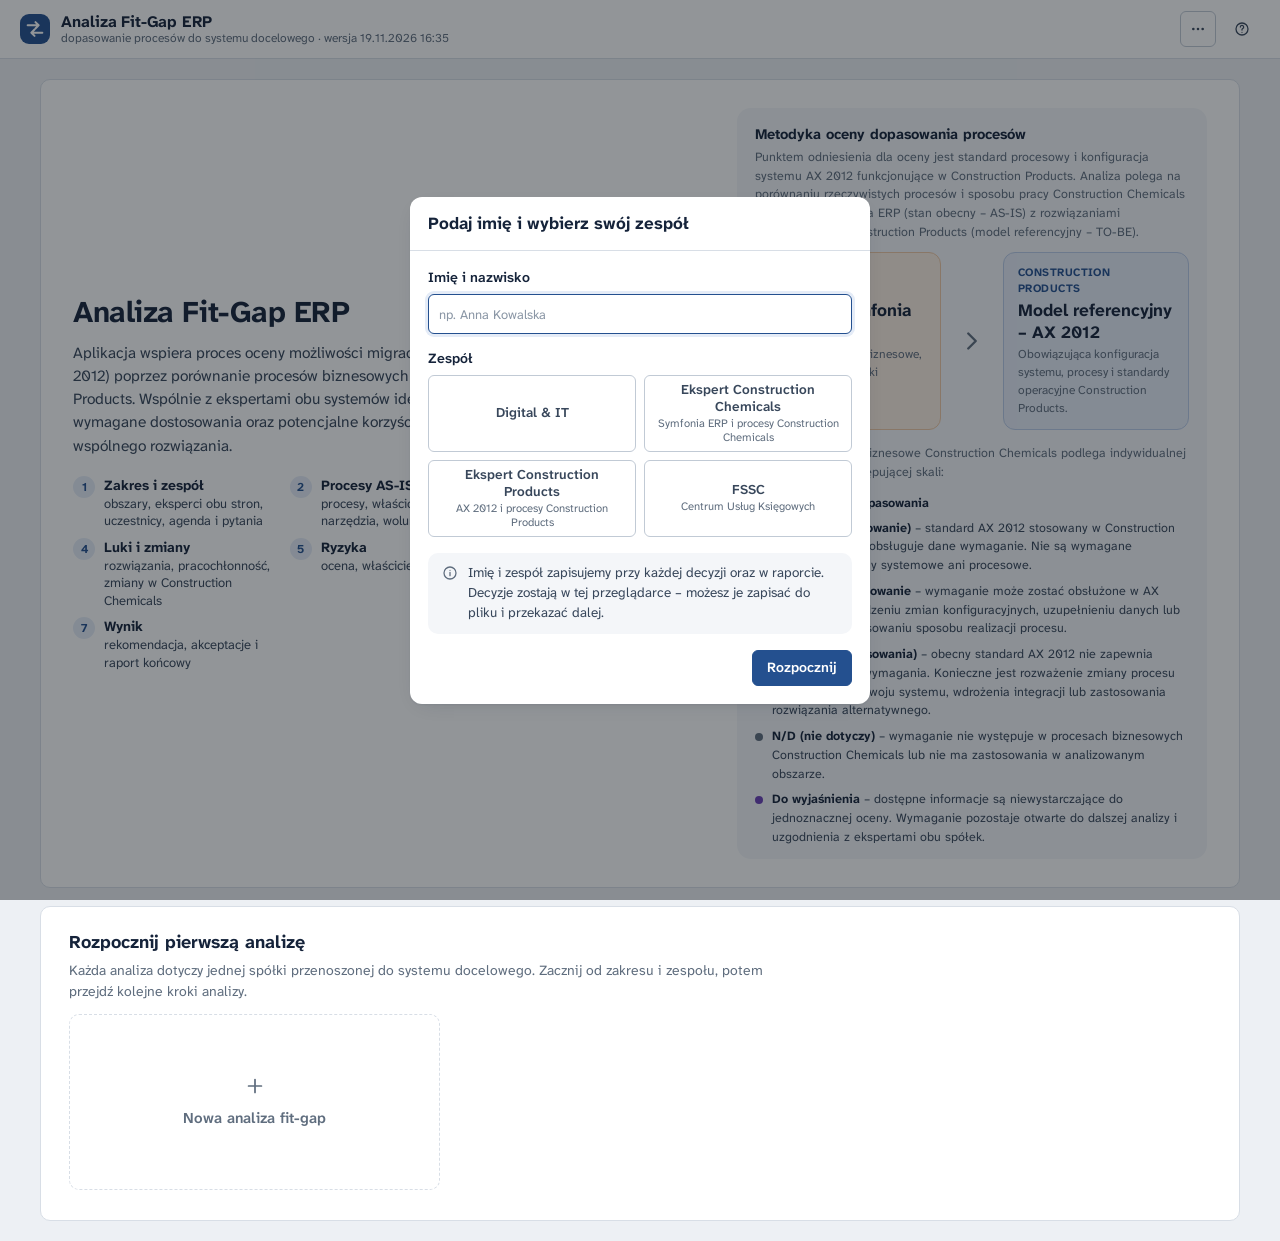
==== commit c5e75a3c: "Symfonia ERP i AX 2012, nowy opis aplikacji i metodyki oceny - Wszędzie „Symfonia ERP” zamiast „Symf" ====
--- a/index.html
+++ b/index.html
@@ -588,9 +588,12 @@
 .sysbox span{display:block;font-size:.8rem;color:var(--muted);margin-top:2px}
 .sysarr{display:grid;place-items:center;color:var(--muted)}
 .sysarr svg{width:30px;height:30px}
-.scale5{display:grid;gap:6px;margin:0}
-.scale5 li{display:grid;grid-template-columns:118px minmax(0,1fr);gap:10px;align-items:start;font-size:.833rem;color:var(--ink2);list-style:none}
-.scale5 .fs{justify-content:flex-start}
+.scale5{display:grid;gap:7px;margin:0;padding:0}
+.scale5 li{display:grid;grid-template-columns:8px minmax(0,1fr);gap:9px;align-items:start;font-size:.833rem;color:var(--ink2);list-style:none}
+.scale5 li>i{width:8px;height:8px;border-radius:50%;margin-top:6px;background:var(--muted)}
+.scale5 li.F>i{background:var(--fF)}.scale5 li.P>i{background:var(--fP)}.scale5 li.G>i{background:var(--fG)}.scale5 li.N>i{background:var(--fN)}.scale5 li.O>i{background:var(--fO)}
+.scale5 li b{color:var(--ink)}
+.demo h3.fn{font-size:.833rem;margin:12px 0 6px;color:var(--ink)}
 
 /* krok 1: zespół i uczestnicy */
 .ptab{width:100%;border-collapse:collapse;font-size:.9rem}
@@ -866,7 +869,7 @@
 /* poprawki układu (Fit-Gap) */
 .whobox .teams span{flex-direction:column;height:auto;min-height:50px;padding:6px 8px;gap:1px;line-height:1.25}
 .whobox .teams label{display:flex}.whobox .teams label>span{flex:1 1 auto}
-.scale5 .fs{justify-self:start}
+
 .acard .ah{flex-wrap:wrap;row-gap:8px}
 .acard .ah b{flex:1 1 150px;min-width:0}
 .acard .ah input.inp{flex:1 1 150px}
@@ -896,7 +899,7 @@
 <div class="toast" id="toast" role="status" aria-live="polite"></div>
 <div class="tip" id="tip" role="tooltip" hidden></div>
 <input type="file" id="file-in" accept=".json,application/json" hidden>
-<script type="application/json" id="data">{"v":1,"defaults":{"n":"Migracja Construction Chemicals: Symfonia → AX 2012","srcCo":"Construction Chemicals","srcSys":"Symfonia","tgtCo":"Construction Products","tgtSys":"Axapta (AX 2012)"},"fit":[{"k":"F","n":"Fit","l":"Pełne dopasowanie","d":"Szablon AX używany w Construction Products obsługuje wymaganie bez zmian – Construction Chemicals może pracować tak jak Construction Products."},{"k":"P","n":"Częściowe","l":"Dopasowanie częściowe","d":"Wymaganie da się spełnić po konfiguracji AX, uzupełnieniu danych albo po drobnej zmianie sposobu pracy."},{"k":"G","n":"Luka","l":"Luka (gap)","d":"Szablon AX z Construction Products nie obsługuje wymagania – potrzebna zmiana procesu w Construction Chemicals, rozwój AX, integracja albo obejście."},{"k":"N","n":"N/D","l":"Nie dotyczy","d":"Wymaganie nie występuje w Construction Chemicals."},{"k":"O","n":"Do wyjaśnienia","l":"Do wyjaśnienia","d":"Brak pełnej odpowiedzi – pytanie otwarte do wyjaśnienia."}],"res":[{"k":"cfg","n":"Konfiguracja AX","d":"Parametryzacja, dane podstawowe, profile księgowania, wymiary – bez zmian w kodzie."},{"k":"proc","n":"Zmiana procesu w Construction Chemicals","d":"Construction Chemicals przyjmuje sposób pracy stosowany w Construction Products."},{"k":"dev","n":"Rozwój AX","d":"Modyfikacja lub rozszerzenie AX (kod X++), nowa funkcja."},{"k":"rep","n":"Raport lub wydruk","d":"Nowy raport, wydruk lub zestawienie (AX, Power BI)."},{"k":"int","n":"Integracja","d":"Nowy albo zmieniony interfejs z innym systemem (np. ARA MES, bank, KSeF)."},{"k":"mig","n":"Migracja danych","d":"Przeniesienie, konwersja lub uporządkowanie danych."},{"k":"wa","n":"Obejście poza ERP","d":"Rozwiązanie poza AX: praca ręczna, Excel, inne narzędzie."}],"critRes":["dev","int","wa"],"pri":[{"k":"M","n":"Must","d":"Niezbędne – wymóg prawny albo krytyczne dla działania Construction Chemicals"},{"k":"S","n":"Should","d":"Ważne – istotne dla efektywności, ale możliwe obejście"},{"k":"C","n":"Could","d":"Pożądane – usprawnienie, które można odłożyć"}],"priW":{"M":3,"S":2,"C":1},"fitW":{"F":1,"P":0.5,"G":0},"eff":[{"k":"S","n":"S","d":"do 5 osobodni","md":3},{"k":"M","n":"M","d":"5–15 osobodni","md":10},{"k":"L","n":"L","d":"15–40 osobodni","md":25},{"k":"XL","n":"XL","d":"powyżej 40 osobodni","md":50}],"imp":[{"v":1,"n":"niska","d":"Drobna zmiana sposobu pracy, bez zmian ról"},{"v":2,"n":"średnia","d":"Nowe kroki, dokumenty lub role; potrzebne szkolenie"},{"v":3,"n":"wysoka","d":"Zmiana organizacji pracy, odpowiedzialności lub zasad"}],"dec":[{"k":"P","n":"proponowane"},{"k":"A","n":"zaakceptowane"},{"k":"R","n":"odrzucone"}],"phase":["przed uruchomieniem","przy uruchomieniu","po uruchomieniu"],"harm":[{"k":"Y","n":"Wspólny standard z Construction Products","s":"wspólny standard"},{"k":"P","n":"Częściowo wspólny","s":"częściowo"},{"k":"N","n":"Specyfika Construction Chemicals","s":"specyfika Construction Chemicals"}],"freq":["codziennie","kilka razy w tygodniu","tygodniowo","miesięcznie","kwartalnie","rocznie","ad hoc"],"coTypes":["Construction Chemicals","Construction Products","FSSC","Digital & IT","Partner zewnętrzny"],"roles":["Sponsor","Lider analizy","Key user / ekspert procesu","Konsultant"],"teams":[{"n":"Digital & IT","d":""},{"n":"Ekspert Construction Chemicals","d":"Symfonia i procesy Construction Chemicals"},{"n":"Ekspert Construction Products","d":"AX 2012 i procesy Construction Products"},{"n":"FSSC","d":"Centrum Usług Księgowych"}],"toolsCC":["Symfonia Finanse i Księgowość","Symfonia Handel","Symfonia Środki Trwałe","Symfonia Kadry i Płace","ARA MES (AB Industry)","KSeF","Bankowość elektroniczna","Excel","Poczta e-mail","Power BI"],"toolsCP":["AX – Księga główna","AX – Rozrachunki z odbiorcami","AX – Rozrachunki z dostawcami","AX – Zarządzanie gotówką i bankami","AX – Środki trwałe","AX – Zaopatrzenie","AX – Sprzedaż i marketing","AX – Zarządzanie zapasami","AX – Zarządzanie magazynem","AX – Transport","AX – Produkcja","AX – Planowanie główne","AX – Budżetowanie","KSeF","WEBCON","Power BI","Excel"],"riskP":[{"v":1,"n":"mało prawdopodobne","d":"Wystąpi tylko w wyjątkowych okolicznościach."},{"v":2,"n":"możliwe","d":"Może wystąpić w trakcie projektu."},{"v":3,"n":"prawdopodobne","d":"Raczej wystąpi, jeśli nic nie zrobimy."},{"v":4,"n":"bardzo prawdopodobne","d":"Wystąpi niemal na pewno."}],"riskI":[{"v":1,"n":"niski","d":"Niewielkie opóźnienie lub koszt, bez wpływu na działanie Construction Chemicals."},{"v":2,"n":"średni","d":"Zauważalne opóźnienie lub koszt; możliwe obejście."},{"v":3,"n":"wysoki","d":"Istotne opóźnienie, koszt lub zakłócenie działania Construction Chemicals."},{"v":4,"n":"bardzo wysoki","d":"Zagraża wykonalności migracji lub ciągłości działania Construction Chemicals."}],"riskLv":[{"n":"niskie","max":3},{"n":"średnie","max":6},{"n":"wysokie","max":9},{"n":"krytyczne","max":16}],"treat":["ograniczenie","akceptacja","przeniesienie","unikanie"],"riskCats":[{"k":"func","n":"Funkcjonalne – luki w AX"},{"k":"tech","n":"Techniczne – platforma AX 2012"},{"k":"data","n":"Dane i migracja"},{"k":"int","n":"Integracje"},{"k":"law","n":"Zgodność z przepisami (VAT, JPK, KSeF)"},{"k":"org","n":"Organizacja i zmiana"},{"k":"plan","n":"Harmonogram i zasoby"},{"k":"cost","n":"Koszty i licencje"},{"k":"cut","n":"Uruchomienie i ciągłość działania"}],"sysRisks":[{"k":"ax-eos","cat":"tech","pr":3,"im":3,"t":"Platforma AX 2012 bez wsparcia producenta","ds":"Microsoft zakończył wsparcie AX 2012 R3: podstawowe 12.10.2021, rozszerzone 10.01.2023. Nie ma już poprawek producenta, także bezpieczeństwa i regulacyjnych. Przeniesienie Construction Chemicals zwiększa zależność od tej platformy, a zmiany prawne (KSeF, JPK) zależą od partnera.","ac":"Potwierdzić plany grupy dla AX 2012 (utrzymanie, migracja do Dynamics 365) i warunki wsparcia partnera dla polskiej lokalizacji."},{"k":"mes","cat":"int","pr":3,"im":3,"t":"Integracja AX z ARA MES","ds":"Produkcja Construction Chemicals opiera się na integracji Symfonii z ARA MES (AB Industry). Po migracji potrzebny jest nowy interfejs AX ↔ MES albo przeniesienie funkcji MES do AX.","ac":"Zdecydować o docelowej architekturze produkcji i zamówić u dostawców wycenę interfejsu."},{"k":"md","cat":"data","pr":3,"im":2,"t":"Jakość i harmonizacja danych podstawowych","ds":"Różne indeksy, kontrahenci i plan kont w Construction Chemicals i Construction Products. Bez uporządkowania danych migracja przeniesie błędy i duplikaty do AX.","ac":"Wyznaczyć właścicieli danych i rozpocząć czyszczenie danych przed migracją."},{"k":"cutover","cat":"plan","pr":2,"im":3,"t":"Termin uruchomienia a zamknięcie roku","ds":"Uruchomienie w trakcie roku obrotowego wymaga przeniesienia obrotów i komplikuje sprawozdawczość. Zbiega się też z zamknięciami w FSSC.","ac":"Zaplanować uruchomienie na początek roku obrotowego lub po zamknięciu kwartału; zapewnić wsparcie FSSC."},{"k":"ksef","cat":"law","pr":2,"im":4,"t":"KSeF i JPK dla Construction Chemicals jako nowego podmiotu w AX","ds":"Construction Chemicals wymaga konfiguracji KSeF, JPK i rejestrów VAT w AX dla swojego NIP. Błędy grożą wstrzymaniem fakturowania lub sankcjami.","ac":"Uzgodnić z integratorem zakres i testy KSeF oraz JPK dla Construction Chemicals przed uruchomieniem."},{"k":"people","cat":"org","pr":3,"im":2,"t":"Zależność od kluczowych osób i obciążenie zespołów","ds":"Wiedza o Symfonii i procesach Construction Chemicals jest w rękach kilku osób, które jednocześnie prowadzą bieżącą pracę.","ac":"Zapewnić zastępstwa i czas key userów na projekt; udokumentować procesy AS-IS."},{"k":"custom","cat":"func","pr":2,"im":2,"t":"Modyfikacje AX zwiększające dług technologiczny","ds":"Każda modyfikacja AX wprowadzona dla Construction Chemicals utrudnia utrzymanie i przyszłą zmianę platformy.","ac":"Ograniczyć rozwój AX do wymagań Must; preferować zmianę procesu w Construction Chemicals."}],"benCats":[{"k":"cost","n":"Koszty IT"},{"k":"eff","n":"Efektywność procesów"},{"k":"ctrl","n":"Kontrola i zgodność"},{"k":"data","n":"Dane i raportowanie"},{"k":"syn","n":"Synergie Construction Products – Construction Chemicals"},{"k":"scale","n":"Skalowalność i rozwój"}],"benefits":[{"k":"b01","cat":"syn","n":"Jedna platforma ERP i wspólny szablon procesów Construction Products i Construction Chemicals","d":"Jedna konfiguracja, jedna dokumentacja procesów, wspólne zmiany prawne i usprawnienia."},{"k":"b02","cat":"cost","n":"Wygaszenie Symfonii – oszczędność licencji i utrzymania","d":"Roczne koszty licencji, utrzymania, infrastruktury i wsparcia Symfonii."},{"k":"b03","cat":"eff","n":"Efektywność FSSC: jeden system i jednolite procedury","d":"Zespół FSSC pracuje w jednym systemie dla obu spółek – krótsze zamknięcie, łatwiejsze zastępstwa."},{"k":"b04","cat":"syn","n":"Automatyzacja rozliczeń wewnątrzgrupowych Construction Chemicals – Construction Products","d":"Mniej ręcznych uzgodnień i różnic przy transakcjach między spółkami."},{"k":"b05","cat":"data","n":"Wspólne dane podstawowe i łączna ekspozycja kredytowa","d":"Wspólni klienci i dostawcy w jednej kartotece, łączny limit i ryzyko kredytowe."},{"k":"b06","cat":"ctrl","n":"Jednolita obsługa wymogów prawnych (KSeF, JPK, VAT)","d":"Jedno rozwiązanie do utrzymania i testowania przy zmianach przepisów."},{"k":"b07","cat":"data","n":"Spójne raportowanie zarządcze i grupowe z jednego źródła","d":"Te same definicje i wymiary w obu spółkach, mniej pracy w Excelu."},{"k":"b08","cat":"ctrl","n":"Lepsza kontrola procesu zakupowego","d":"Zamówienia, dopasowanie faktur, ścieżki akceptacji i rozdział obowiązków jak w Construction Products."},{"k":"b09","cat":"cost","n":"Mniej integracji i niższy koszt ich utrzymania","d":"Wspólne interfejsy z bankami, KSeF i systemami grupy."},{"k":"b10","cat":"eff","n":"Wspólne zespoły wsparcia i kompetencje","d":"Key userzy i IT obsługują jeden system; łatwiejsze zastępstwa."},{"k":"b11","cat":"scale","n":"Łatwiejsza przyszła zmiana platformy dla obu spółek","d":"Jedna wspólna migracja (np. do Dynamics 365) zamiast dwóch odrębnych projektów."},{"k":"b12","cat":"eff","n":"Standaryzacja magazynu i logistyki","d":"Partie, daty ważności, lokalizacje i skanery według standardu Construction Products."}],"benV":[{"v":1,"n":"niska"},{"v":2,"n":"średnia"},{"v":3,"n":"wysoka"},{"v":4,"n":"bardzo wysoka"}],"benCf":[{"v":1,"n":"niska"},{"v":2,"n":"średnia"},{"v":3,"n":"wysoka"}],"benHz":["do 12 miesięcy","1–3 lata","powyżej 3 lat"],"verdict":{"minCov":0.8,"goFit":0.8,"condFit":0.6,"condCrit":5},"verd":[{"k":"go","n":"Migracja rekomendowana","d":"AX w szablonie Construction Products pokrywa wymagania Construction Chemicals; luki da się zamknąć konfiguracją lub zmianą procesu."},{"k":"cond","n":"Migracja możliwa pod warunkami","d":"Migracja jest wykonalna po spełnieniu warunków: zamknięciu luk krytycznych i ograniczeniu głównych ryzyk."},{"k":"nogo","n":"Migracja niezalecana w obecnym kształcie","d":"Luki i ryzyka przewyższają korzyści – potrzebny inny wariant lub zmiana zakresu."}],"areas":[{"k":"gl","cd":"GL","n":"Księga główna i zamknięcie","i":"book-open-text","c":"c-blue","d":"Plan kont, księgowania, zamknięcie miesiąca i roku, raportowanie, rozrachunki wewnątrzgrupowe, środki trwałe, płace"},{"k":"tax","cd":"TX","n":"Podatki: VAT, CIT, JPK, KSeF","i":"receipt","c":"c-indigo","d":"Rejestry VAT, pliki JPK, faktury ustrukturyzowane KSeF, CIT i podatek odroczony"},{"k":"bank","cd":"BK","n":"Banki i płatności","i":"bank","c":"c-teal","d":"Rachunki i wyciągi, uzgodnienia, przelewy, MPP i biała lista, płynność"},{"k":"ar","cd":"AR","n":"Należności","i":"hand-coins","c":"c-green","d":"Faktury sprzedaży w księdze, rozliczenia wpłat, potwierdzenia sald, windykacja i odpisy"},{"k":"ap","cd":"AP","n":"Zobowiązania – faktury zakupowe","i":"invoice","c":"c-amber","d":"Odbiór faktur (KSeF), rejestracja, weryfikacja i akceptacja, rozrachunki z dostawcami"},{"k":"ctl","cd":"CO","n":"Kontroling i koszty","i":"chart-pie-slice","c":"c-violet","d":"Ośrodki kosztów, budżet, kalkulacja kosztu wyrobów, rentowność"},{"k":"credit","cd":"CR","n":"Kontrola kredytowa","i":"shield-check","c":"c-pink","d":"Limity kredytowe, ubezpieczenie należności, blokady i zwalnianie zamówień, monitoring ryzyka"},{"k":"pur","cd":"PU","n":"Zakupy","i":"shopping-cart","c":"c-cyan","d":"Dostawcy i cenniki, zapotrzebowania i zamówienia, przyjęcie dostaw, import i WNT"},{"k":"sal","cd":"SA","n":"Sprzedaż i obsługa klienta","i":"storefront","c":"c-blue","d":"Klienci, cenniki i rabaty, zamówienia, wydanie i fakturowanie, reklamacje, eksport"},{"k":"wh","cd":"WH","n":"Magazyn","i":"warehouse","c":"c-lime","d":"Magazyny i lokalizacje, partie i daty ważności, dokumenty magazynowe, inwentaryzacja, opakowania zwrotne"},{"k":"trn","cd":"TR","n":"Transport i logistyka","i":"truck","c":"c-teal","d":"Planowanie wysyłek, dostawy luzem i paletowe, koszty transportu, dokumenty i ADR"},{"k":"prd","cd":"PR","n":"Produkcja i jakość","i":"factory","c":"c-slate","d":"Receptury, zlecenia i integracja z ARA MES, planowanie, kontrola jakości, zgodność produktowa"},{"k":"md","cd":"MD","n":"Dane podstawowe i migracja","i":"database","c":"c-navy","d":"Indeksy, kontrahenci, zakres i termin migracji danych, archiwum"},{"k":"rep","cd":"RP","n":"Raportowanie i BI","i":"chart-bar","c":"c-indigo","d":"Raporty operacyjne i zarządcze, Power BI, raportowanie grupowe"},{"k":"it","cd":"IT","n":"Integracje, uprawnienia i utrzymanie","i":"plugs-connected","c":"c-gray","d":"Interfejsy, role i SoD, licencje i wsparcie, infrastruktura i środowiska"}],"procs":[{"k":"gl1","a":"gl","n":"Plan kont i wymiary analityczne","d":"Struktura planu kont, konta syntetyczne i analityczne, słowniki (MPK, projekty), wymiary finansowe w AX, mapowanie na plan kont grupy.","o":"Kierownik zespołu FSSC","q":[{"k":"gl1-1","t":"Jak zbudowany jest plan kont Construction Chemicals (poziomy, analityki, słowniki) i czym różni się od planu kont Construction Products w AX?","h":"W AX analitykę prowadzi się wymiarami finansowymi, a nie rozbudową kont. Ustal, czy Construction Chemicals może przyjąć plan kont Construction Products – to warunek wspólnego raportowania i jednej procedury w FSSC.","p":"M"},{"k":"gl1-2","t":"Jakie wymiary analityczne (MPK, projekty, linie produktowe, regiony, handlowcy) są potrzebne w raportowaniu Construction Chemicals i jak odwzorować je w wymiarach finansowych AX?","h":"Porównaj z wymiarami używanymi w Construction Products. Nowy wymiar w AX to konfiguracja; wymiar z własną logiką rozliczeń może wymagać rozwoju.","p":"M"},{"k":"gl1-3","t":"Jak prowadzone jest mapowanie kont na plan kont grupy (raportowanie do konsolidacji) i kto je utrzymuje?","h":"Sprawdź, czy mapowanie w Construction Products jest w AX, czy w narzędziu raportowym grupy.","p":"M"},{"k":"gl1-4","t":"Czy plan kont i słowniki są utrzymywane centralnie (szablon dla wielu spółek), czy osobno dla Construction Chemicals?","h":"Wspólny szablon Construction Products i Construction Chemicals zmniejsza koszt utrzymania – wartość dodana.","p":"S"}]},{"k":"gl2","a":"gl","n":"Dokumenty i księgowania","d":"Typy dokumentów i dzienniki, numeracja, schematy księgowań automatycznych, dekretacja, storna, rozliczenia międzyokresowe, waluty.","o":"Kierownik zespołu FSSC","q":[{"k":"gl2-1","t":"Jakie typy dokumentów i dzienniki księgowe są używane w Construction Chemicals (np. PK, WB, FZ, FS) i jak są numerowane?","h":"Porównaj z dziennikami i sekwencjami numerów w AX Construction Products. Zmiana symboli dokumentów to typowa zmiana procesowa po stronie Construction Chemicals.","p":"S"},{"k":"gl2-2","t":"Które księgowania powstają automatycznie z modułów (sprzedaż, zakupy, magazyn, produkcja), a które są ręczne? Jak zdefiniowane są schematy księgowań?","h":"W AX księgowania automatyczne wynikają z profili księgowania i grup magazynowych. Oceń, czy logikę Construction Chemicals da się odwzorować konfiguracją.","p":"M"},{"k":"gl2-3","t":"Jak rozliczane są koszty i przychody międzyokresowe (RMK) oraz rezerwy?","h":"Sprawdź, czy Construction Products używa w AX harmonogramów lub dzienników okresowych, czy księguje ręcznie.","p":"S"},{"k":"gl2-4","t":"Jak korygowane są błędne księgowania (storno czerwone lub czarne) i jak zatwierdzane są dokumenty PK?","h":"W polskiej praktyce często wymagane jest storno czerwone – sprawdź ustawienia w AX Construction Products.","p":"S"},{"k":"gl2-5","t":"Jak księgowane są transakcje w walutach obcych i jak liczone są różnice kursowe (kurs NBP z dnia poprzedzającego, wycena na koniec miesiąca)?","h":"Różnice kursowe zrealizowane i niezrealizowane, typy kursów, automatyczny import kursów NBP – porównaj z Construction Products.","p":"M","reg":1}]},{"k":"gl3","a":"gl","n":"Zamknięcie miesiąca i roku","d":"Harmonogram zamknięcia, blokowanie okresów, wyceny i uzgodnienia, zamknięcie roku i bilans otwarcia.","o":"Kierownik zespołu FSSC","q":[{"k":"gl3-1","t":"Jak wygląda harmonogram zamknięcia miesiąca w Construction Chemicals (dzień zamknięcia, kolejność czynności, odpowiedzialni)?","h":"Porównaj z harmonogramem Construction Products. Wspólny kalendarz zamknięcia w FSSC to wartość dodana.","p":"M"},{"k":"gl3-2","t":"Jak blokowane są okresy księgowe i kto może księgować po zamknięciu?","h":"W AX: statusy okresów i uprawnienia do księgowania w zamkniętym okresie.","p":"S"},{"k":"gl3-3","t":"Jakie wyceny i uzgodnienia wykonuje się na koniec miesiąca (różnice kursowe, zapasy, rozrachunki, konta techniczne)?","h":"Ustal, które czynności w Construction Products są zautomatyzowane w AX, a które ręczne.","p":"M"},{"k":"gl3-4","t":"Jak przebiega zamknięcie roku i otwarcie nowego roku (bilans otwarcia, przeksięgowanie wyniku) w Symfonii i w AX?","h":"Termin migracji na początek roku obrotowego upraszcza ten proces.","p":"M"},{"k":"gl3-5","t":"Które czynności zamknięcia są wykonywane w Excelu poza systemem?","h":"Kandydaci do automatyzacji po migracji – wpisz je też w wartości dodanej.","p":"S"}]},{"k":"gl4","a":"gl","n":"Raportowanie statutowe i grupowe","d":"Sprawozdanie finansowe, raporty dla zarządu, raportowanie do grupy (konsolidacja), wsparcie audytu.","o":"Kierownik zespołu FSSC","q":[{"k":"gl4-1","t":"Jakie raporty statutowe (bilans, RZiS, rachunek przepływów, zestawienie zmian w kapitale) powstają w systemie, a jakie poza nim?","h":"Każdy raport, którego nie da się odtworzyć w AX lub narzędziu raportowym, to luka.","p":"M","reg":1},{"k":"gl4-2","t":"Jak przygotowywane są dane do raportowania grupowego (konsolidacji) i w jakim terminie?","h":"Sprawdź, czy Construction Products zasila raportowanie grupowe bezpośrednio z AX.","p":"M"},{"k":"gl4-3","t":"Jakie miesięczne raporty zarządcze przygotowuje FSSC dla Construction Chemicals i z jakich źródeł danych?","h":"Uzgodnij listę raportów do odtworzenia po migracji.","p":"S"},{"k":"gl4-4","t":"Jak wspierany jest audyt (obroty i salda, zestawienia, wydruki ksiąg, ślad zmian)?","h":"Porównaj z praktyką Construction Products w AX.","p":"S"},{"k":"gl4-5","t":"Czy e-sprawozdanie finansowe (XML) jest przygotowywane z systemu, czy w narzędziu zewnętrznym?","h":"Sprawdź, jak robi to Construction Products – możliwe wspólne narzędzie.","p":"S","reg":1}]},{"k":"gl5","a":"gl","n":"Rozrachunki wewnątrzgrupowe","d":"Transakcje i uzgodnienia z podmiotami grupy (w tym z Construction Products), refaktury, oznaczanie partnerów, eliminacje, potwierdzenia sald.","o":"Kierownik zespołu FSSC","q":[{"k":"gl5-1","t":"Jakie transakcje wewnątrzgrupowe ma Construction Chemicals (sprzedaż i zakupy z podmiotami grupy, usługi, refaktury) i jak są uzgadniane?","h":"Zbierz listę partnerów grupowych i wolumen transakcji.","p":"M"},{"k":"gl5-2","t":"Jak oznaczani są kontrahenci grupowi (kod partnera) na potrzeby eliminacji w konsolidacji?","h":"Porównaj z oznaczeniem w AX Construction Products.","p":"M"},{"k":"gl5-3","t":"Czy po przejściu na AX można zautomatyzować transakcje między Construction Chemicals i Construction Products (zamówienie wewnątrzgrupowe tworzy dokument u drugiej strony)?","h":"Wartość dodana wspólnego AX – sprawdź, czy Construction Products używa funkcji intercompany.","p":"C"}]},{"k":"gl6","a":"gl","n":"Środki trwałe","d":"Ewidencja środków trwałych i WNiP, amortyzacja bilansowa i podatkowa, inwestycje w toku, leasing, sprzęt u klientów.","o":"Kierownik zespołu FSSC","q":[{"k":"gl6-1","t":"Gdzie prowadzona jest ewidencja środków trwałych Construction Chemicals i ile jest pozycji?","h":"Dane do zakresu migracji (karty, wartości, umorzenia).","p":"M"},{"k":"gl6-2","t":"Czy prowadzona jest odrębna amortyzacja bilansowa i podatkowa (różne stawki i metody), a także według zasad grupy?","h":"Sprawdź, ile ksiąg (modeli) amortyzacji używa Construction Products w AX.","p":"M","reg":1},{"k":"gl6-3","t":"Jak rozliczane są inwestycje w toku i przyjęcia środków trwałych (OT)?","h":"Porównaj obieg dokumentów i powiązanie z zakupami w AX Construction Products.","p":"S"},{"k":"gl6-4","t":"Jak ewidencjonowany jest leasing oraz sprzęt instalowany u klientów (np. urządzenia dozujące)?","h":"Specyfika Construction Chemicals: urządzenia u klientów – lokalizacja, odpowiedzialność, amortyzacja.","p":"S"},{"k":"gl6-5","t":"Jak przeprowadzana jest inwentaryzacja środków trwałych?","h":"","p":"C"}]},{"k":"gl7","a":"gl","n":"Księgowanie płac i rozliczeń pracowniczych","d":"Import list płac do księgi, rozliczenia ZUS i PIT, delegacje, zaliczki, karty firmowe.","o":"Kierownik zespołu FSSC","q":[{"k":"gl7-1","t":"W jakim systemie liczone są płace Construction Chemicals i jak lista płac trafia do księgi (plik, ręcznie, interfejs)?","h":"Sprawdź, jak Construction Products importuje płace do AX; uwzględnij zmiany w systemach kadrowych grupy.","p":"M"},{"k":"gl7-2","t":"Czy płace są rozksięgowywane na ośrodki kosztów i według jakiego klucza?","h":"","p":"S"},{"k":"gl7-3","t":"Jak rozliczane są delegacje, zaliczki i wydatki pracownicze?","h":"Możliwe wspólne narzędzie z Construction Products.","p":"S"}]},{"k":"tx1","a":"tax","n":"VAT i rejestry VAT","d":"Rejestry VAT sprzedaży i zakupów, kody GTU i procedury, transakcje zagraniczne, odwrotne obciążenie, korekty, ulga na złe długi.","o":"Specjalista ds. podatków (FSSC)","q":[{"k":"tx1-1","t":"Jak prowadzone są rejestry VAT w Construction Chemicals i jakie oznaczenia są stosowane (kody GTU, procedury, typy dokumentów)?","h":"Porównaj kody i procedury w AX Construction Products oraz sposób ich nadawania (automatycznie z kartoteki czy ręcznie).","p":"M","reg":1},{"k":"tx1-2","t":"Jakie transakcje szczególne występują: WDT, WNT, eksport, import towarów i usług, odwrotne obciążenie, transakcje trójstronne?","h":"Każdy typ transakcji musi mieć grupę podatku i rejestr w AX.","p":"M","reg":1},{"k":"tx1-3","t":"Jak obsługiwane są korekty faktur (in plus i in minus) i moment ujęcia korekty w VAT?","h":"","p":"M","reg":1},{"k":"tx1-4","t":"Jak wyliczane są kursy dla VAT przy transakcjach walutowych (kurs z dnia poprzedzającego powstanie obowiązku podatkowego)?","h":"","p":"M","reg":1},{"k":"tx1-5","t":"Czy stosowana jest ulga na złe długi i jak monitorowane są przeterminowane należności i zobowiązania na jej potrzeby?","h":"Sprawdź, czy Construction Products ma raport lub automat w AX.","p":"S","reg":1},{"k":"tx1-6","t":"Czy Construction Chemicals stosuje proporcję lub prewspółczynnik albo ma sprzedaż zwolnioną?","h":"","p":"C"}]},{"k":"tx2","a":"tax","n":"Pliki JPK","d":"Generowanie i wysyłka JPK_V7, struktury na żądanie (JPK_KR, JPK_KR_PD, JPK_MAG, JPK_FA, JPK_WB), weryfikacja, korekty.","o":"Specjalista ds. podatków (FSSC)","q":[{"k":"tx2-1","t":"Jak generowany jest JPK_V7M lub JPK_V7K w Construction Chemicals (z Symfonii, narzędziem zewnętrznym) i jak wygląda kontrola przed wysyłką?","h":"Ustal, czy Construction Products generuje JPK w AX czy w narzędziu zewnętrznym i kto utrzymuje polską lokalizację AX.","p":"M","reg":1},{"k":"tx2-2","t":"Jakie inne struktury JPK Construction Chemicals przygotowuje na żądanie (JPK_KR, JPK_KR_PD, JPK_MAG, JPK_FA, JPK_WB) i skąd pochodzą dane?","h":"Każda struktura musi być dostępna dla nowego podmiotu w AX.","p":"M","reg":1},{"k":"tx2-3","t":"Czy konta księgowe mają przypisane znaczniki podatkowe dla JPK_KR_PD i kto je utrzymuje?","h":"Przy wspólnym planie kont znaczniki można utrzymywać raz dla obu spółek.","p":"M","reg":1},{"k":"tx2-4","t":"Czy rozwiązanie JPK używane w Construction Products obejmie Construction Chemicals jako kolejny podmiot i jaki jest koszt dodania podmiotu?","h":"Kluczowe dla wykonalności – zapytaj partnera utrzymującego lokalizację AX.","p":"M","reg":1}]},{"k":"tx3","a":"tax","n":"KSeF – faktury ustrukturyzowane","d":"Wystawianie i odbiór faktur w KSeF, numer KSeF, tryb offline i awaryjny, uprawnienia, integracja z ERP.","o":"Specjalista ds. podatków (FSSC)","q":[{"k":"tx3-1","t":"Jak Construction Chemicals wystawia faktury w KSeF (integracja Symfonii, narzędzie pośrednie) i jak obsługuje odrzucenia i błędy?","h":"Porównaj z rozwiązaniem KSeF w AX Construction Products.","p":"M","reg":1},{"k":"tx3-2","t":"Jak pobierane są faktury zakupowe z KSeF i jak trafiają do rejestracji i obiegu akceptacji?","h":"Powiąż z obszarem Zobowiązania – wspólny proces w FSSC to wartość dodana.","p":"M","reg":1},{"k":"tx3-3","t":"Jak obsługiwane są tryby offline i awaryjny oraz faktury poza KSeF (odbiorcy zagraniczni, konsumenci)?","h":"","p":"M","reg":1},{"k":"tx3-4","t":"Jak zarządzane są uprawnienia i dane uwierzytelniające KSeF dla Construction Chemicals i kto za nie odpowiada?","h":"","p":"S","reg":1},{"k":"tx3-5","t":"Czy rozwiązanie KSeF używane w Construction Products może obsłużyć Construction Chemicals jako kolejny NIP i jaki jest zakres zmian?","h":"Kluczowe dla wykonalności – zakres i koszt po stronie integratora.","p":"M","reg":1}]},{"k":"tx4","a":"tax","n":"CIT, podatek odroczony i inne podatki","d":"Zaliczki CIT, koszty NKUP, podatek odroczony, ceny transferowe, podatek u źródła, podatki i opłaty lokalne.","o":"Specjalista ds. podatków (FSSC)","q":[{"k":"tx4-1","t":"Jak wyliczane są zaliczki CIT i koszty niestanowiące kosztów uzyskania przychodów – w systemie czy w Excelu?","h":"Wyróżnienie NKUP kontami lub wymiarem w AX – sprawdź praktykę Construction Products.","p":"S","reg":1},{"k":"tx4-2","t":"Jak liczony jest podatek odroczony (różnice przejściowe, np. amortyzacja, rezerwy)?","h":"","p":"S"},{"k":"tx4-3","t":"Jak ewidencjonowany jest podatek u źródła i jak przygotowywana jest dokumentacja cen transferowych dla transakcji w grupie?","h":"","p":"S","reg":1},{"k":"tx4-4","t":"Czy występują inne podatki lub opłaty wymagające ewidencji w ERP (podatek od nieruchomości, opłaty środowiskowe, BDO, opłata produktowa za opakowania)?","h":"Specyfika chemii budowlanej: opakowania i odpady – sprawdź raportowanie BDO.","p":"C","reg":1}]},{"k":"bk1","a":"bank","n":"Rachunki i wyciągi bankowe","d":"Rachunki bankowe, import wyciągów, automatyczne rozliczanie, uzgodnienia, kasa gotówkowa.","o":"Specjalista ds. bankowości (FSSC)","q":[{"k":"bk1-1","t":"Ile rachunków bankowych, w jakich bankach i walutach ma Construction Chemicals i jak importowane są wyciągi (format, częstotliwość)?","h":"Sprawdź formaty wyciągów obsługiwane w AX Construction Products (np. MT940, CAMT) i czy Construction Chemicals korzysta z tych samych banków.","p":"M"},{"k":"bk1-2","t":"Jaka część pozycji wyciągu rozliczana jest automatycznie z należnościami i zobowiązaniami i jakie reguły dopasowania są stosowane?","h":"Niska automatyzacja w Construction Chemicals i wyższa w Construction Products to wartość dodana migracji.","p":"S"},{"k":"bk1-3","t":"Jak uzgadniane są rachunki bankowe na koniec miesiąca?","h":"","p":"S"},{"k":"bk1-4","t":"Czy Construction Chemicals prowadzi kasę gotówkową (KP, KW, raporty kasowe)?","h":"Sprawdź, czy Construction Products obsługuje kasę w AX.","p":"C"}]},{"k":"bk2","a":"bank","n":"Płatności i przelewy","d":"Propozycje płatności, akceptacje, wysyłka do banku, mechanizm podzielonej płatności, biała lista, płatności zagraniczne, kompensaty.","o":"Specjalista ds. bankowości (FSSC)","q":[{"k":"bk2-1","t":"Jak przygotowywana jest propozycja płatności (kryteria, terminy, priorytety) i kto ją akceptuje?","h":"Porównaj z propozycjami płatności w AX Construction Products i ścieżką akceptacji.","p":"M"},{"k":"bk2-2","t":"Jak przelewy trafiają do banku (plik, połączenie bezpośrednie, ręcznie w bankowości) i w jakim formacie?","h":"Sprawdź, czy kanał i format Construction Products można użyć dla Construction Chemicals.","p":"M"},{"k":"bk2-3","t":"Jak obsługiwany jest mechanizm podzielonej płatności (MPP) i rachunki VAT?","h":"","p":"M","reg":1},{"k":"bk2-4","t":"Jak weryfikowana jest biała lista podatników VAT przed płatnością i jak dokumentowany jest wynik weryfikacji?","h":"Sprawdź, czy weryfikacja w Construction Products jest automatyczna (AX, narzędzie zewnętrzne).","p":"M","reg":1},{"k":"bk2-5","t":"Jak realizowane są płatności zagraniczne i walutowe?","h":"","p":"S"},{"k":"bk2-6","t":"Czy stosowane są kompensaty, noty kompensacyjne, cash pooling lub netting w grupie?","h":"","p":"S"}]},{"k":"bk3","a":"bank","n":"Płynność i raportowanie gotówki","d":"Prognoza przepływów pieniężnych, raportowanie gotówki do grupy, gwarancje bankowe, faktoring.","o":"Specjalista ds. bankowości (FSSC)","q":[{"k":"bk3-1","t":"Jak przygotowywana jest prognoza płynności i raportowanie gotówki do grupy?","h":"","p":"S"},{"k":"bk3-2","t":"Czy Construction Chemicals korzysta z gwarancji bankowych, akredytyw lub faktoringu i jak są ewidencjonowane?","h":"","p":"C"}]},{"k":"ar1","a":"ar","n":"Faktury sprzedaży w księdze","d":"Przepływ faktur z modułu handlowego do księgi i rejestru VAT, faktury usługowe i ręczne, noty, faktury zaliczkowe.","o":"Specjalista ds. należności (FSSC)","q":[{"k":"ar1-1","t":"Jak faktury sprzedaży trafiają z modułu handlowego do księgi i rejestru VAT? Czy część faktur wystawia się bezpośrednio w module finansowym?","h":"W AX faktury powstają w sprzedaży lub jako faktury niezależne – porównaj z Construction Products.","p":"M"},{"k":"ar1-2","t":"Jakie dokumenty poza fakturami powstają po stronie należności (noty odsetkowe, obciążeniowe, refaktury)?","h":"","p":"S"},{"k":"ar1-3","t":"Jak obsługiwane są faktury zaliczkowe i końcowe?","h":"","p":"S","reg":1}]},{"k":"ar2","a":"ar","n":"Rozliczenia z klientami","d":"Rozliczanie wpłat, kompensaty, potwierdzenia sald, odsetki i rekompensaty, rabaty posprzedażowe.","o":"Specjalista ds. należności (FSSC)","q":[{"k":"ar2-1","t":"Jak rozliczane są wpłaty klientów (automatycznie z wyciągu, ręcznie) i jak obsługiwane są wpłaty nierozpoznane?","h":"","p":"M"},{"k":"ar2-2","t":"Jak przygotowywane są potwierdzenia sald i uzgodnienia z klientami?","h":"","p":"S"},{"k":"ar2-3","t":"Jak naliczane są odsetki za opóźnienia i rekompensaty za koszty odzyskiwania należności?","h":"Sprawdź automatyzację not odsetkowych w AX Construction Products.","p":"S"},{"k":"ar2-4","t":"Jak rozliczane są bonusy, rabaty posprzedażowe i korekty dla klientów po stronie należności?","h":"Powiąż z obszarem Sprzedaż – rabaty retro to częsta luka.","p":"M"}]},{"k":"ar3","a":"ar","n":"Windykacja i odpisy","d":"Monitorowanie przeterminowań, przypomnienia i wezwania, windykacja, odpisy aktualizujące.","o":"Specjalista ds. należności (FSSC)","q":[{"k":"ar3-1","t":"Jak monitorowane są należności przeterminowane i wysyłane przypomnienia lub wezwania do zapłaty?","h":"W AX: listy przypomnień – sprawdź, czy Construction Products ich używa.","p":"M"},{"k":"ar3-2","t":"Jak tworzone są odpisy aktualizujące należności (zasady, automatyzacja)?","h":"","p":"S"},{"k":"ar3-3","t":"Kto prowadzi windykację (FSSC, dział handlowy, firma zewnętrzna) i jak jest dokumentowana w systemie?","h":"","p":"S"}]},{"k":"ap1","a":"ap","n":"Odbiór i rejestracja faktur zakupowych","d":"Wpływ faktur (KSeF, e-mail, papier), skanowanie i rozpoznawanie, rejestracja w ERP, dekretacja.","o":"Specjalista ds. zobowiązań (FSSC)","q":[{"k":"ap1-1","t":"Jakimi kanałami wpływają faktury zakupowe do Construction Chemicals (KSeF, PDF e-mailem, papier) i jaki jest wolumen miesięczny?","h":"Wolumen przyda się do szacunku efektów wspólnego procesu w FSSC.","p":"M"},{"k":"ap1-2","t":"Jak faktury są rejestrowane w Symfonii (ręcznie, import z KSeF, rozpoznawanie OCR) i kto to robi (FSSC, Construction Chemicals)?","h":"","p":"M"},{"k":"ap1-3","t":"Czy Construction Products używa narzędzia do obiegu faktur zintegrowanego z AX (np. WEBCON), które mogłoby objąć Construction Chemicals?","h":"Wspólny obieg faktur w FSSC to wartość dodana.","p":"S"}]},{"k":"ap2","a":"ap","n":"Weryfikacja i akceptacja faktur","d":"Dopasowanie do zamówienia i przyjęcia, opis merytoryczny, akceptacje, rozbieżności, dekretacja kosztów.","o":"Specjalista ds. zobowiązań (FSSC)","q":[{"k":"ap2-1","t":"Jak weryfikowane są faktury za towary i surowce: czy jest dopasowanie do zamówienia i przyjęcia (dopasowanie dwu- lub trójstronne)?","h":"W AX Construction Products faktura jest dopasowywana do zamówienia zakupu i przyjęcia – jeśli Construction Chemicals nie używa zamówień, to istotna zmiana procesu.","p":"M"},{"k":"ap2-2","t":"Jak przebiega akceptacja merytoryczna faktur kosztowych (usługi, media) i kto akceptuje?","h":"","p":"M"},{"k":"ap2-3","t":"Jak rozwiązywane są rozbieżności ceny i ilości między fakturą a zamówieniem lub przyjęciem?","h":"","p":"S"},{"k":"ap2-4","t":"Jak dekretowane są koszty na ośrodki kosztów i wymiary i czy stosuje się rozdzielniki?","h":"","p":"M"}]},{"k":"ap3","a":"ap","n":"Rozrachunki z dostawcami","d":"Zakładanie dostawców po stronie finansowej, kontrola rachunków bankowych, zaliczki, uzgodnienia sald, terminy płatności.","o":"Specjalista ds. zobowiązań (FSSC)","q":[{"k":"ap3-1","t":"Jak zakładani i weryfikowani są nowi dostawcy oraz zmiany ich rachunków bankowych (biała lista, zatwierdzanie zmian)?","h":"Kontrola zmian rachunków ogranicza ryzyko wyłudzeń – porównaj z Construction Products.","p":"M"},{"k":"ap3-2","t":"Jak obsługiwane są zaliczki dla dostawców i faktury zaliczkowe zakupu?","h":"","p":"S"},{"k":"ap3-3","t":"Czy Construction Chemicals raportuje praktyki płatnicze i terminy zapłaty (sprawozdanie dużych przedsiębiorców) i skąd pochodzą dane?","h":"Sprawdź, czy obowiązek dotyczy Construction Chemicals i jak raport przygotowuje Construction Products.","p":"S","reg":1},{"k":"ap3-4","t":"Jak uzgadniane są salda z dostawcami na koniec okresu?","h":"","p":"C"}]},{"k":"ct1","a":"ctl","n":"Ośrodki kosztów i rozliczenia kosztów","d":"Struktura MPK, klucze podziałowe, rozliczenia kosztów pośrednich i wydziałowych.","o":"Kontroler finansowy","q":[{"k":"ct1-1","t":"Jaka jest struktura ośrodków kosztów w Construction Chemicals i jak koszty są rozliczane (klucze, rozdzielniki)?","h":"","p":"M"},{"k":"ct1-2","t":"Czy koszty wydziałowe i ogólnozakładowe są rozliczane na wyroby i jakim kluczem?","h":"","p":"S"}]},{"k":"ct2","a":"ctl","n":"Budżet i prognozy","d":"Budżetowanie, prognozy, porównanie wykonania z budżetem.","o":"Kontroler finansowy","q":[{"k":"ct2-1","t":"Gdzie przygotowywany jest budżet Construction Chemicals (ERP, Excel, narzędzie grupowe) i jak porównywane jest wykonanie?","h":"","p":"S"},{"k":"ct2-2","t":"Czy Construction Products korzysta w AX z budżetowania lub kontroli budżetu (np. przy zamówieniach)?","h":"","p":"C"}]},{"k":"ct3","a":"ctl","n":"Kalkulacja kosztu wyrobów i wycena zapasów","d":"Koszt standardowy lub rzeczywisty, kalkulacje planowane, odchylenia, wycena zapasów na koniec okresu.","o":"Kontroler finansowy","q":[{"k":"ct3-1","t":"Jak liczony jest koszt wytworzenia wyrobów w Construction Chemicals (standardowy, rzeczywisty, średni ważony) i w którym systemie (Symfonia, ARA MES, Excel)?","h":"Sprawdź model wyceny zapasów i kalkulacje w AX Construction Products – zgodność metod wpływa na wynik i wycenę zapasów.","p":"M"},{"k":"ct3-2","t":"Jak analizowane są odchylenia od kosztu standardowego i marża na wyrobie lub kliencie?","h":"","p":"S"},{"k":"ct3-3","t":"Jak wyceniane są zapasy na koniec miesiąca (metoda, odpisy na zapasy wolno rotujące i przeterminowane)?","h":"","p":"M","reg":1}]},{"k":"ct4","a":"ctl","n":"Raportowanie zarządcze i rentowność","d":"Rentowność klientów, produktów i segmentów, raporty dla dyrektora generalnego.","o":"Kontroler finansowy","q":[{"k":"ct4-1","t":"Jakie analizy rentowności (klient, produkt, segment, region) są wymagane przez zarząd Construction Chemicals i skąd pochodzą dane?","h":"","p":"S"},{"k":"ct4-2","t":"Czy wymiary i raporty AX pozwolą odtworzyć te analizy bez ręcznej pracy w Excelu?","h":"","p":"S"}]},{"k":"cr1","a":"credit","n":"Limity kredytowe i ocena klientów","d":"Przyznawanie i przegląd limitów, ubezpieczenie należności, zabezpieczenia.","o":"Credit controller","q":[{"k":"cr1-1","t":"Jak przyznawane są limity kredytowe (kto, na jakiej podstawie, z jakim udziałem ubezpieczyciela) i gdzie są ewidencjonowane?","h":"","p":"M"},{"k":"cr1-2","t":"Czy limity są powiązane z limitem ubezpieczyciela należności i z zabezpieczeniami (gwarancje, weksle)?","h":"Sprawdź, czy Construction Products przechowuje te dane w AX czy poza nim.","p":"S"},{"k":"cr1-3","t":"Jak często i przez kogo limity są weryfikowane?","h":"","p":"C"}]},{"k":"cr2","a":"credit","n":"Blokady i zwalnianie zamówień","d":"Kontrola limitu i przeterminowań przy zamówieniu lub wydaniu, blokady, zwalnianie.","o":"Credit controller","q":[{"k":"cr2-1","t":"W którym momencie system sprawdza limit i przeterminowania (oferta, zamówienie, wydanie, faktura)?","h":"Sprawdź konfigurację kontroli limitu w AX Construction Products i czy obejmuje zamówienia otwarte.","p":"M"},{"k":"cr2-2","t":"Kto i jak zwalnia zablokowane zamówienia (ścieżka akceptacji, dokumentowanie decyzji)?","h":"","p":"M"},{"k":"cr2-3","t":"Czy limit jest wspólny dla grupy powiązanych kontrahentów (holding klienta)?","h":"","p":"S"}]},{"k":"cr3","a":"credit","n":"Monitoring ryzyka kredytowego","d":"Wiekowanie, DSO, klienci zagrożeni, komitet kredytowy, klienci wspólni z Construction Products.","o":"Credit controller","q":[{"k":"cr3-1","t":"Jakie raporty kredytowe są używane (wiekowanie, DSO, przekroczenia limitów) i jak często?","h":"","p":"S"},{"k":"cr3-2","t":"Czy po migracji możliwy będzie wspólny widok ekspozycji na klientów wspólnych dla Construction Chemicals i Construction Products?","h":"Wartość dodana: łączna ekspozycja kredytowa na wspólnych klientów.","p":"S"}]},{"k":"pu1","a":"pur","n":"Dostawcy, umowy i cenniki zakupowe","d":"Kartoteka dostawców, umowy ramowe, cenniki, warunki dostaw (Incoterms), dostawcy grupowi.","o":"Kierownik zakupów","q":[{"k":"pu1-1","t":"Jak prowadzona jest kartoteka dostawców po stronie zakupów (kategorie, warunki płatności i dostawy, Incoterms)?","h":"","p":"M"},{"k":"pu1-2","t":"Czy ceny zakupu są utrzymywane w systemie (cenniki, umowy ramowe), czy podawane na każdym zamówieniu?","h":"","p":"S"},{"k":"pu1-3","t":"Które surowce kupowane są od dostawców grupowych lub z innych spółek grupy i jak wpływa to na proces?","h":"","p":"S"}]},{"k":"pu2","a":"pur","n":"Zapotrzebowania i zamówienia zakupu","d":"Zapotrzebowania, akceptacje, zamówienia, potwierdzenia, monitorowanie terminów, planowanie zakupu surowców.","o":"Kierownik zakupów","q":[{"k":"pu2-1","t":"Czy zakupy Construction Chemicals (surowce, opakowania, usługi) są rejestrowane jako zamówienia w systemie? Jaka część zakupów ma zamówienie?","h":"Brak zamówień oznacza istotną zmianę procesu w AX (dopasowanie faktur, zobowiązania).","p":"M"},{"k":"pu2-2","t":"Jak przebiega akceptacja zapotrzebowań i zamówień (progi kwotowe, ścieżki)?","h":"","p":"M"},{"k":"pu2-3","t":"Jak planowany jest zakup surowców (MRP, punkt zamawiania, ręcznie)?","h":"Powiąż z obszarem Produkcja i jakość.","p":"S"},{"k":"pu2-4","t":"Jak monitorowane są terminy dostaw i potwierdzenia od dostawców?","h":"","p":"C"}]},{"k":"pu3","a":"pur","n":"Przyjęcie dostaw i kontrola jakości surowca","d":"Przyjęcie na magazyn z odniesieniem do zamówienia, kontrola jakości, kwarantanna, zwroty do dostawców.","o":"Kierownik zakupów","q":[{"k":"pu3-1","t":"Jak rejestrowane jest przyjęcie dostawy (PZ) – czy z odniesieniem do zamówienia – i kto to robi?","h":"","p":"M"},{"k":"pu3-2","t":"Czy surowce przechodzą kontrolę jakości przed dopuszczeniem do produkcji (status partii, kwarantanna, świadectwo dostawcy)?","h":"Ważne w chemii budowlanej: partie i świadectwa jakości dostawców.","p":"M"},{"k":"pu3-3","t":"Jak obsługiwane są reklamacje i zwroty do dostawców?","h":"","p":"S"}]},{"k":"pu4","a":"pur","n":"Import, WNT i koszty nabycia","d":"Zakupy z UE i spoza UE, odprawa celna, koszty dodatkowe w wartości zapasu.","o":"Kierownik zakupów","q":[{"k":"pu4-1","t":"Jaka część surowców pochodzi z UE (WNT), a jaka spoza UE (import, odprawa celna)?","h":"","p":"S"},{"k":"pu4-2","t":"Jak koszty dodatkowe (transport, cło, ubezpieczenie) są doliczane do wartości zakupu i zapasu?","h":"Sprawdź, czy Construction Products używa w AX kosztów dodatkowych na zamówieniach zakupu.","p":"M"}]},{"k":"sa1","a":"sal","n":"Klienci i warunki handlowe","d":"Kartoteka klientów, płatnicy i odbiorcy, miejsca dostaw (np. węzły betoniarskie), segmentacja, klienci wspólni z Construction Products.","o":"Kierownik obsługi klienta","q":[{"k":"sa1-1","t":"Jak zbudowana jest kartoteka klientów Construction Chemicals (płatnik, odbiorca, miejsca dostaw) i ilu klientów jest wspólnych z Construction Products?","h":"","p":"M"},{"k":"sa1-2","t":"Jak zakładani i zatwierdzani są nowi klienci (NIP, VIES, biała lista, limit kredytowy)?","h":"","p":"M"},{"k":"sa1-3","t":"Jakie segmentacje i atrybuty klienta są wykorzystywane w raportowaniu (segment rynku, region, handlowiec)?","h":"","p":"S"}]},{"k":"sa2","a":"sal","n":"Cenniki, rabaty i umowy handlowe","d":"Cenniki bazowe, ceny indywidualne, rabaty, bonusy posprzedażowe, umowy roczne i projektowe.","o":"Kierownik obsługi klienta","q":[{"k":"sa2-1","t":"Jak ustalane są ceny dla klientów (cenniki bazowe, ceny indywidualne, umowy na budowę lub projekt)?","h":"","p":"M"},{"k":"sa2-2","t":"Jak naliczane i rozliczane są rabaty posprzedażowe i bonusy (progi obrotu, okresy rozliczeń)?","h":"Sprawdź obsługę porozumień rabatowych w AX Construction Products – często rozwiązywane w Excelu.","p":"M"},{"k":"sa2-3","t":"Czy ceny zależą od jednostki miary i opakowania (kg, l, t, IBC, cysterna) lub od dostawy luzem?","h":"Specyfika Construction Chemicals: produkty płynne – przeliczniki jednostek i gęstość.","p":"M"}]},{"k":"sa3","a":"sal","n":"Oferty i zamówienia sprzedaży","d":"Kanały przyjmowania zamówień, dostępność i terminy, zamówienia ramowe i harmonogramy, uzupełnianie zapasu u klienta.","o":"Kierownik obsługi klienta","q":[{"k":"sa3-1","t":"Jakimi kanałami wpływają zamówienia (telefon, e-mail, portal, EDI) i kto je wprowadza?","h":"","p":"M"},{"k":"sa3-2","t":"Czy stosowane są zamówienia ramowe lub harmonogramy dostaw dla stałych klientów (np. cykliczne dostawy do betoniarni)?","h":"","p":"S"},{"k":"sa3-3","t":"Jak sprawdzana jest dostępność i termin realizacji przy przyjęciu zamówienia?","h":"","p":"S"},{"k":"sa3-4","t":"Czy Construction Chemicals uzupełnia zapas w zbiornikach u klienta (model VMI, konsygnacja) i jak to ewidencjonuje?","h":"Specyfika Construction Chemicals: zbiorniki i dozowniki u klientów – sprawdź odwzorowanie w AX (magazyn u klienta, konsygnacja).","p":"M"}]},{"k":"sa4","a":"sal","n":"Wydanie i fakturowanie","d":"Wydania WZ, fakturowanie (KSeF), faktury zbiorcze, korekty, dokumenty towarzyszące dostawie.","o":"Kierownik obsługi klienta","q":[{"k":"sa4-1","t":"Jak przebiega wydanie towaru i fakturowanie (faktura do WZ, faktury zbiorcze okresowe)?","h":"","p":"M"},{"k":"sa4-2","t":"Jakie dokumenty muszą towarzyszyć dostawie (WZ, świadectwo jakości, karta charakterystyki, dokumenty ADR) i skąd są drukowane?","h":"","p":"M","reg":1},{"k":"sa4-3","t":"Jak obsługiwane są korekty faktur sprzedaży i ich wysyłka do KSeF?","h":"","p":"M","reg":1}]},{"k":"sa5","a":"sal","n":"Reklamacje i zwroty","d":"Reklamacje jakościowe i ilościowe, zwroty towarów i opakowań, noty uznaniowe.","o":"Kierownik obsługi klienta","q":[{"k":"sa5-1","t":"Jak rejestrowane i rozpatrywane są reklamacje (jakościowe, ilościowe) i czy są prowadzone w systemie?","h":"","p":"S"},{"k":"sa5-2","t":"Jak obsługiwane są zwroty towarów i opakowań zwrotnych (IBC, beczki, palety)?","h":"Opakowania zwrotne: kaucje, salda u klientów – sprawdź, czy Construction Products ma podobny proces (np. palety).","p":"M"}]},{"k":"sa6","a":"sal","n":"Sprzedaż eksportowa i WDT","d":"Sprzedaż do UE i poza UE, dowody dostawy i wywozu, Intrastat.","o":"Kierownik obsługi klienta","q":[{"k":"sa6-1","t":"Jaka część sprzedaży to WDT i eksport i jak gromadzone są dowody dostawy lub wywozu?","h":"","p":"S","reg":1},{"k":"sa6-2","t":"Jak przygotowywane są deklaracje Intrastat – z systemu czy ręcznie?","h":"","p":"S","reg":1}]},{"k":"wh1","a":"wh","n":"Magazyny i lokalizacje","d":"Struktura magazynów, lokalizacje, magazyny zewnętrzne i u klientów.","o":"Kierownik magazynu","q":[{"k":"wh1-1","t":"Ile magazynów prowadzi Construction Chemicals (zakład, magazyny zewnętrzne, u klientów) i czy ewidencja jest prowadzona na lokalizacjach?","h":"","p":"M"},{"k":"wh1-2","t":"Czy Construction Products używa w AX zaawansowanej gospodarki magazynowej (lokalizacje, skanery) i czy taki model pasuje do Construction Chemicals?","h":"","p":"S"},{"k":"wh1-3","t":"Czy zapasy Construction Chemicals są w magazynach obcych lub konsygnacyjnych i jak są uzgadniane?","h":"","p":"S"}]},{"k":"wh2","a":"wh","n":"Partie, daty ważności i identyfikowalność","d":"Numery partii, daty produkcji i ważności, FEFO, statusy jakości, genealogia partii.","o":"Kierownik magazynu","q":[{"k":"wh2-1","t":"Czy Construction Chemicals ewidencjonuje partie i daty ważności surowców i wyrobów? Czy wydania są realizowane według FEFO?","h":"Kluczowe w chemii budowlanej (okres przydatności) – sprawdź śledzenie partii w AX Construction Products.","p":"M"},{"k":"wh2-2","t":"Jak blokowane są partie (kwarantanna, negatywny wynik kontroli jakości, przeterminowanie)?","h":"","p":"M"},{"k":"wh2-3","t":"Czy wymagana jest pełna identyfikowalność partii od surowca do klienta i w jakim czasie trzeba ją odtworzyć?","h":"","p":"M","reg":1}]},{"k":"wh3","a":"wh","n":"Dokumenty magazynowe i jednostki miary","d":"PZ, WZ, MM, RW, PW, kompletacja, etykiety i skanery, przeliczniki jednostek.","o":"Kierownik magazynu","q":[{"k":"wh3-1","t":"Jakie dokumenty magazynowe są używane w Construction Chemicals (PZ, WZ, MM, RW, PW) i czy powstają w systemie, czy ręcznie?","h":"","p":"M"},{"k":"wh3-2","t":"Czy magazyn pracuje na skanerach i etykietach (np. etykiety CLP na opakowaniach)?","h":"","p":"S"},{"k":"wh3-3","t":"Jak obsługiwane są jednostki miary i przeliczniki (kg, l, t, szt., IBC), w tym gęstość produktów płynnych?","h":"Sprawdź przeliczniki jednostek dla produktu w AX – konwersja kg↔l zależna od produktu.","p":"M"}]},{"k":"wh4","a":"wh","n":"Inwentaryzacja i wycena rozchodu","d":"Inwentaryzacje okresowe i ciągłe, rozliczanie różnic, metoda wyceny rozchodu.","o":"Kierownik magazynu","q":[{"k":"wh4-1","t":"Jak przeprowadzana jest inwentaryzacja (roczna, ciągła, cykliczna) i rozliczanie różnic?","h":"","p":"S","reg":1},{"k":"wh4-2","t":"Jaka metoda wyceny rozchodu jest stosowana (FIFO, średnia ważona, standard) i czy jest zgodna z Construction Products?","h":"Zmiana metody wyceny ma skutki księgowe – decyzja do akceptacji przez finanse.","p":"M"}]},{"k":"wh5","a":"wh","n":"Opakowania zwrotne i towary niebezpieczne","d":"IBC, beczki, palety, kaucje; klasyfikacja ADR i CLP, ograniczenia składowania.","o":"Kierownik magazynu","q":[{"k":"wh5-1","t":"Jak ewidencjonowane są opakowania zwrotne (IBC, beczki, palety) – salda u klientów, kaucje, zwroty?","h":"","p":"M"},{"k":"wh5-2","t":"Czy system przechowuje klasyfikację ADR i CLP produktów i ogranicza składowanie lub wysyłkę?","h":"","p":"S","reg":1}]},{"k":"tr1","a":"trn","n":"Planowanie i realizacja wysyłek","d":"Planowanie dostaw, przewoźnicy, rodzaje dostaw (luzem, paletowe, kurier), awizacje.","o":"Kierownik logistyki","q":[{"k":"tr1-1","t":"Jak planowane są wysyłki (system, Excel, przewoźnik) i kto wybiera przewoźnika?","h":"","p":"S"},{"k":"tr1-2","t":"Jakie rodzaje dostaw realizuje Construction Chemicals (cysterny luzem, palety, kurier, odbiór własny) i jakie wymagania ma każdy z nich?","h":"Dostawy luzem: ważenie, plomby, mycie cystern – specyfika Construction Chemicals.","p":"M"},{"k":"tr1-3","t":"Czy Construction Products używa w AX modułu transportowego lub zewnętrznego systemu?","h":"","p":"C"}]},{"k":"tr2","a":"trn","n":"Koszty transportu i rozliczenia z przewoźnikami","d":"Stawki frachtowe, faktury przewoźników, przypisanie kosztu do dostaw, refaktura na klienta.","o":"Kierownik logistyki","q":[{"k":"tr2-1","t":"Jak naliczane i weryfikowane są koszty transportu (stawki, faktury przewoźników) i czy są przypisywane do dostaw lub klientów?","h":"","p":"S"},{"k":"tr2-2","t":"Czy koszt transportu jest refakturowany na klienta lub wliczony w cenę (Incoterms)?","h":"","p":"S"}]},{"k":"tr3","a":"trn","n":"Dokumenty transportowe i ADR","d":"WZ, CMR, dokumenty ADR, inne wymagania przewozowe.","o":"Kierownik logistyki","q":[{"k":"tr3-1","t":"Jakie dokumenty transportowe są wymagane (CMR, dokumenty ADR, instrukcje pisemne) i skąd są generowane?","h":"","p":"M","reg":1},{"k":"tr3-2","t":"Czy któreś produkty podlegają szczególnym przepisom przewozowym lub monitorowaniu (np. SENT)?","h":"Zweryfikuj z logistyką i doradcą ds. bezpieczeństwa (DGSA).","p":"C","reg":1}]},{"k":"pr1","a":"prd","n":"Receptury i dane techniczne","d":"Receptury (formuły) i ich wersje, zamienniki surowców, karty technologiczne, poufność receptur.","o":"Kierownik produkcji","q":[{"k":"pr1-1","t":"Gdzie utrzymywane są receptury (Symfonia, ARA MES, system laboratoryjny) i kto je zatwierdza?","h":"Sprawdź, czy Construction Products używa w AX formuł (produkcja procesowa) czy zestawień materiałowych.","p":"M"},{"k":"pr1-2","t":"Jak obsługiwane są wersje receptur i zamienniki surowców?","h":"","p":"S"},{"k":"pr1-3","t":"Czy receptury zawierają dane poufne (know-how grupy) wymagające ograniczonego dostępu?","h":"","p":"S"}]},{"k":"pr2","a":"prd","n":"Zlecenia produkcyjne i integracja z ARA MES","d":"Zlecenia, przekazanie do ARA MES, potwierdzenia, zużycia, przyjęcie wyrobu, rozliczenie zlecenia.","o":"Kierownik produkcji","q":[{"k":"pr2-1","t":"Jak powstają zlecenia produkcyjne i jak są przekazywane do ARA MES (AB Industry)?","h":"Kluczowa integracja: po migracji AX musi zastąpić Symfonię jako system nadrzędny dla MES.","p":"M"},{"k":"pr2-2","t":"Jakie dane wracają z ARA MES do Symfonii (zużycia, produkcja, partie, czasy) i jak często?","h":"","p":"M"},{"k":"pr2-3","t":"Czy ARA MES zostaje po migracji, czy jego funkcje przejmie produkcja w AX (jak w Construction Products)?","h":"Decyzja architektoniczna – wpływa na koszt, ryzyko i harmonogram.","p":"M"},{"k":"pr2-4","t":"Jak rozliczane są zlecenia (zużycie normatywne lub rzeczywiste, odpad, produkty uboczne)?","h":"","p":"M"}]},{"k":"pr3","a":"prd","n":"Planowanie produkcji","d":"Plan produkcji na zamówienie i na magazyn, MRP, zapotrzebowanie na surowce, zdolności.","o":"Kierownik produkcji","q":[{"k":"pr3-1","t":"Jak planowana jest produkcja (na zamówienie, na magazyn) i czy stosowane jest MRP?","h":"","p":"S"},{"k":"pr3-2","t":"Czy Construction Products używa planowania głównego w AX i czy Construction Chemicals mogłoby przyjąć ten sposób planowania?","h":"","p":"S"}]},{"k":"pr4","a":"prd","n":"Kontrola jakości i świadectwa","d":"Badania laboratoryjne, wyniki, zwolnienie partii, świadectwa jakości dla klientów.","o":"Kierownik jakości","q":[{"k":"pr4-1","t":"Gdzie rejestrowane są wyniki badań laboratoryjnych i jak partia jest zwalniana do sprzedaży?","h":"","p":"M"},{"k":"pr4-2","t":"Jak generowane są świadectwa jakości dla klientów i czy są powiązane z partią?","h":"","p":"M"}]},{"k":"pr5","a":"prd","n":"Zgodność produktowa (REACH, CLP)","d":"Klasyfikacja produktów, karty charakterystyki, etykiety, deklaracje właściwości użytkowych.","o":"Kierownik jakości","q":[{"k":"pr5-1","t":"Gdzie utrzymywane są karty charakterystyki i klasyfikacja CLP produktów i jak trafiają do klientów?","h":"","p":"S","reg":1},{"k":"pr5-2","t":"Czy ERP musi drukować etykiety zgodne z CLP lub deklaracje właściwości użytkowych?","h":"","p":"S","reg":1}]},{"k":"md1","a":"md","n":"Indeksy materiałowe i produkty","d":"Kartoteka surowców, opakowań, wyrobów i towarów, grupy, jednostki, atrybuty.","o":"Właściciel danych podstawowych","q":[{"k":"md1-1","t":"Ile indeksów (surowce, opakowania, wyroby, towary) ma Construction Chemicals i jaki jest ich stan (duplikaty, nieaktywne)?","h":"","p":"M"},{"k":"md1-2","t":"Czy indeksy Construction Chemicals i Construction Products mogą mieć wspólną strukturę kodowania i grup towarowych?","h":"Harmonizacja danych podstawowych: wartość dodana i zarazem ryzyko projektu.","p":"S"}]},{"k":"md2","a":"md","n":"Kontrahenci","d":"Klienci i dostawcy, deduplikacja, wspólni kontrahenci z Construction Products, właściciel danych.","o":"Właściciel danych podstawowych","q":[{"k":"md2-1","t":"Ilu aktywnych klientów i dostawców ma Construction Chemicals i ilu jest wspólnych z Construction Products?","h":"","p":"M"},{"k":"md2-2","t":"Kto będzie właścicielem danych kontrahentów po migracji (Construction Chemicals, FSSC, Construction Products)?","h":"","p":"M"}]},{"k":"md3","a":"md","n":"Zakres i termin migracji","d":"Salda, otwarte pozycje, zapasy, środki trwałe, otwarte zamówienia, historia, archiwum, czyszczenie danych.","o":"Lider analizy","q":[{"k":"md3-1","t":"Jakie dane muszą zostać przeniesione (salda kont, otwarte należności i zobowiązania, zapasy z partiami, środki trwałe, otwarte zamówienia)?","h":"","p":"M"},{"k":"md3-2","t":"Ile lat historii musi być dostępne i czy wystarczy archiwum Symfonii w trybie tylko do odczytu?","h":"Obowiązek przechowywania ksiąg – archiwum (licencja do odczytu) zamiast migracji historii.","p":"M","reg":1},{"k":"md3-3","t":"Kiedy najlepiej przeprowadzić migrację (początek roku obrotowego, po zamknięciu miesiąca) i jakie są okna wykluczone?","h":"","p":"M"},{"k":"md3-4","t":"Kto odpowiada za czyszczenie danych przed migracją i za ich akceptację?","h":"","p":"S"}]},{"k":"rp1","a":"rep","n":"Raporty operacyjne i zarządcze","d":"Kluczowe raporty z Symfonii, eksporty do Excela, wskaźniki.","o":"Kontroler finansowy","q":[{"k":"rp1-1","t":"Jakie raporty z Symfonii są krytyczne dla Construction Chemicals (lista 10 najważniejszych) i kto ich używa?","h":"Każdy raport trzeba zmapować na raport AX lub BI – inaczej to luka.","p":"M"},{"k":"rp1-2","t":"Które raporty powstają w Excelu na podstawie eksportów i jak często?","h":"","p":"S"}]},{"k":"rp2","a":"rep","n":"BI i raportowanie grupowe","d":"Power BI, hurtownia danych, raporty dla grupy.","o":"Kontroler finansowy","q":[{"k":"rp2-1","t":"Czy Construction Chemicals korzysta z raportów Power BI lub hurtowni danych zasilanych z ERP?","h":"Sprawdź, czy dane AX Construction Products są już w hurtowni – Construction Chemicals może z niej skorzystać.","p":"S"},{"k":"rp2-2","t":"Czy wspólne źródło danych AX dla Construction Products i Construction Chemicals uprości raportowanie grupowe i zarządcze?","h":"","p":"S"}]},{"k":"it1","a":"it","n":"Interfejsy i integracje","d":"Systemy zintegrowane z Symfonią (ARA MES, banki, KSeF, EDI, CRM, płace) i ich odpowiedniki w AX.","o":"Administrator systemu (IT)","q":[{"k":"it1-1","t":"Jakie systemy są zintegrowane z Symfonią w Construction Chemicals (ARA MES, bankowość, KSeF, EDI, CRM, płace) i jaką technologią?","h":"Inwentaryzacja interfejsów – każdy wymaga nowego połączenia z AX.","p":"M"},{"k":"it1-2","t":"Które z tych integracji mają odpowiedniki w AX Construction Products i mogą zostać użyte ponownie?","h":"","p":"M"},{"k":"it1-3","t":"Czy nowe integracje mogą korzystać z platformy integracyjnej grupy (np. MuleSoft)?","h":"","p":"C"}]},{"k":"it2","a":"it","n":"Uprawnienia i rozdział obowiązków","d":"Role i uprawnienia, rozdział obowiązków (SoD), przeglądy dostępów.","o":"Administrator systemu (IT)","q":[{"k":"it2-1","t":"Jak zdefiniowane są role i uprawnienia w Symfonii i czy są okresowo przeglądane?","h":"","p":"S"},{"k":"it2-2","t":"Czy model ról AX w Construction Products (z kontrolą rozdziału obowiązków) można przyjąć dla użytkowników Construction Chemicals?","h":"","p":"S"}]},{"k":"it3","a":"it","n":"Licencje, użytkownicy i wsparcie","d":"Liczba użytkowników, licencje, partnerzy wsparcia, koszty utrzymania, plany platformy.","o":"Administrator systemu (IT)","q":[{"k":"it3-1","t":"Ilu użytkowników Symfonii ma Construction Chemicals (według modułów) i jaki jest roczny koszt licencji i utrzymania?","h":"Dane do szacunku nakładów i oszczędności w kroku 6.","p":"M"},{"k":"it3-2","t":"Kto wspiera Symfonię i AX (zespół wewnętrzny, partner) i na jakich warunkach (SLA)?","h":"","p":"S"},{"k":"it3-3","t":"Jakie są plany grupy dla AX 2012 (utrzymanie, migracja do Dynamics 365) i jak wpływają na decyzję o migracji Construction Chemicals?","h":"AX 2012 nie ma wsparcia producenta – zweryfikuj plany dla platformy.","p":"M"}]},{"k":"it4","a":"it","n":"Infrastruktura i środowiska","d":"Serwery AX, przepustowość, środowiska testowe, kopie zapasowe, dostęp zdalny.","o":"Administrator systemu (IT)","q":[{"k":"it4-1","t":"Gdzie działa AX Construction Products i czy wystarczy zasobów na nową firmę i użytkowników Construction Chemicals?","h":"","p":"S"},{"k":"it4-2","t":"Czy są dostępne środowiska testowe AX do zbudowania i przetestowania konfiguracji dla Construction Chemicals?","h":"","p":"S"}]}],"analyses":[]}</script>
+<script type="application/json" id="data">{"v":1,"defaults":{"n":"Migracja Construction Chemicals: Symfonia ERP → AX 2012","srcCo":"Construction Chemicals","srcSys":"Symfonia ERP","tgtCo":"Construction Products","tgtSys":"Axapta (AX 2012)"},"fit":[{"k":"F","n":"Fit","l":"Fit (pełne dopasowanie)","d":"standard AX 2012 stosowany w Construction Products w pełni obsługuje dane wymaganie. Nie są wymagane dodatkowe zmiany systemowe ani procesowe."},{"k":"P","n":"Częściowe","l":"Częściowe dopasowanie","d":"wymaganie może zostać obsłużone w AX 2012 po wprowadzeniu zmian konfiguracyjnych, uzupełnieniu danych lub niewielkim dostosowaniu sposobu realizacji procesu."},{"k":"G","n":"Luka","l":"Luka (brak dopasowania)","d":"obecny standard AX 2012 nie zapewnia obsługi danego wymagania. Konieczne jest rozważenie zmiany procesu biznesowego, rozwoju systemu, wdrożenia integracji lub zastosowania rozwiązania alternatywnego."},{"k":"N","n":"N/D","l":"N/D (nie dotyczy)","d":"wymaganie nie występuje w procesach biznesowych Construction Chemicals lub nie ma zastosowania w analizowanym obszarze."},{"k":"O","n":"Do wyjaśnienia","l":"Do wyjaśnienia","d":"dostępne informacje są niewystarczające do jednoznacznej oceny. Wymaganie pozostaje otwarte do dalszej analizy i uzgodnienia z ekspertami obu spółek."}],"res":[{"k":"cfg","n":"Konfiguracja AX 2012","d":"Parametryzacja, dane podstawowe, profile księgowania, wymiary – bez zmian w kodzie."},{"k":"proc","n":"Zmiana procesu w Construction Chemicals","d":"Construction Chemicals przyjmuje sposób pracy stosowany w Construction Products."},{"k":"dev","n":"Rozwój AX 2012","d":"Modyfikacja lub rozszerzenie AX 2012 (kod X++), nowa funkcja."},{"k":"rep","n":"Raport lub wydruk","d":"Nowy raport, wydruk lub zestawienie (AX 2012, Power BI)."},{"k":"int","n":"Integracja","d":"Nowy albo zmieniony interfejs z innym systemem (np. ARA MES, bank, KSeF)."},{"k":"mig","n":"Migracja danych","d":"Przeniesienie, konwersja lub uporządkowanie danych."},{"k":"wa","n":"Obejście poza ERP","d":"Rozwiązanie poza AX 2012: praca ręczna, Excel, inne narzędzie."}],"critRes":["dev","int","wa"],"pri":[{"k":"M","n":"Must","d":"Niezbędne – wymóg prawny albo krytyczne dla działania Construction Chemicals"},{"k":"S","n":"Should","d":"Ważne – istotne dla efektywności, ale możliwe obejście"},{"k":"C","n":"Could","d":"Pożądane – usprawnienie, które można odłożyć"}],"priW":{"M":3,"S":2,"C":1},"fitW":{"F":1,"P":0.5,"G":0},"eff":[{"k":"S","n":"S","d":"do 5 osobodni","md":3},{"k":"M","n":"M","d":"5–15 osobodni","md":10},{"k":"L","n":"L","d":"15–40 osobodni","md":25},{"k":"XL","n":"XL","d":"powyżej 40 osobodni","md":50}],"imp":[{"v":1,"n":"niska","d":"Drobna zmiana sposobu pracy, bez zmian ról"},{"v":2,"n":"średnia","d":"Nowe kroki, dokumenty lub role; potrzebne szkolenie"},{"v":3,"n":"wysoka","d":"Zmiana organizacji pracy, odpowiedzialności lub zasad"}],"dec":[{"k":"P","n":"proponowane"},{"k":"A","n":"zaakceptowane"},{"k":"R","n":"odrzucone"}],"phase":["przed uruchomieniem","przy uruchomieniu","po uruchomieniu"],"harm":[{"k":"Y","n":"Wspólny standard z Construction Products","s":"wspólny standard"},{"k":"P","n":"Częściowo wspólny","s":"częściowo"},{"k":"N","n":"Specyfika Construction Chemicals","s":"specyfika Construction Chemicals"}],"freq":["codziennie","kilka razy w tygodniu","tygodniowo","miesięcznie","kwartalnie","rocznie","ad hoc"],"coTypes":["Construction Chemicals","Construction Products","FSSC","Digital & IT","Partner zewnętrzny"],"roles":["Sponsor","Lider analizy","Key user / ekspert procesu","Konsultant"],"teams":[{"n":"Digital & IT","d":""},{"n":"Ekspert Construction Chemicals","d":"Symfonia ERP i procesy Construction Chemicals"},{"n":"Ekspert Construction Products","d":"AX 2012 i procesy Construction Products"},{"n":"FSSC","d":"Centrum Usług Księgowych"}],"toolsCC":["Symfonia ERP Finanse i Księgowość","Symfonia ERP Handel","Symfonia ERP Środki Trwałe","Symfonia ERP Kadry i Płace","ARA MES (AB Industry)","KSeF","Bankowość elektroniczna","Excel","Poczta e-mail","Power BI"],"toolsCP":["AX 2012 – Księga główna","AX 2012 – Rozrachunki z odbiorcami","AX 2012 – Rozrachunki z dostawcami","AX 2012 – Zarządzanie gotówką i bankami","AX 2012 – Środki trwałe","AX 2012 – Zaopatrzenie","AX 2012 – Sprzedaż i marketing","AX 2012 – Zarządzanie zapasami","AX 2012 – Zarządzanie magazynem","AX 2012 – Transport","AX 2012 – Produkcja","AX 2012 – Planowanie główne","AX 2012 – Budżetowanie","KSeF","WEBCON","Power BI","Excel"],"riskP":[{"v":1,"n":"mało prawdopodobne","d":"Wystąpi tylko w wyjątkowych okolicznościach."},{"v":2,"n":"możliwe","d":"Może wystąpić w trakcie projektu."},{"v":3,"n":"prawdopodobne","d":"Raczej wystąpi, jeśli nic nie zrobimy."},{"v":4,"n":"bardzo prawdopodobne","d":"Wystąpi niemal na pewno."}],"riskI":[{"v":1,"n":"niski","d":"Niewielkie opóźnienie lub koszt, bez wpływu na działanie Construction Chemicals."},{"v":2,"n":"średni","d":"Zauważalne opóźnienie lub koszt; możliwe obejście."},{"v":3,"n":"wysoki","d":"Istotne opóźnienie, koszt lub zakłócenie działania Construction Chemicals."},{"v":4,"n":"bardzo wysoki","d":"Zagraża wykonalności migracji lub ciągłości działania Construction Chemicals."}],"riskLv":[{"n":"niskie","max":3},{"n":"średnie","max":6},{"n":"wysokie","max":9},{"n":"krytyczne","max":16}],"treat":["ograniczenie","akceptacja","przeniesienie","unikanie"],"riskCats":[{"k":"func","n":"Funkcjonalne – luki w AX 2012"},{"k":"tech","n":"Techniczne – platforma AX 2012"},{"k":"data","n":"Dane i migracja"},{"k":"int","n":"Integracje"},{"k":"law","n":"Zgodność z przepisami (VAT, JPK, KSeF)"},{"k":"org","n":"Organizacja i zmiana"},{"k":"plan","n":"Harmonogram i zasoby"},{"k":"cost","n":"Koszty i licencje"},{"k":"cut","n":"Uruchomienie i ciągłość działania"}],"sysRisks":[{"k":"ax-eos","cat":"tech","pr":3,"im":3,"t":"Platforma AX 2012 bez wsparcia producenta","ds":"Microsoft zakończył wsparcie AX 2012 R3: podstawowe 12.10.2021, rozszerzone 10.01.2023. Nie ma już poprawek producenta, także bezpieczeństwa i regulacyjnych. Przeniesienie Construction Chemicals zwiększa zależność od tej platformy, a zmiany prawne (KSeF, JPK) zależą od partnera.","ac":"Potwierdzić plany grupy dla AX 2012 (utrzymanie, migracja do Dynamics 365) i warunki wsparcia partnera dla polskiej lokalizacji."},{"k":"mes","cat":"int","pr":3,"im":3,"t":"Integracja AX 2012 z ARA MES","ds":"Produkcja Construction Chemicals opiera się na integracji Symfonii ERP z ARA MES (AB Industry). Po migracji potrzebny jest nowy interfejs AX 2012 ↔ MES albo przeniesienie funkcji MES do AX 2012.","ac":"Zdecydować o docelowej architekturze produkcji i zamówić u dostawców wycenę interfejsu."},{"k":"md","cat":"data","pr":3,"im":2,"t":"Jakość i harmonizacja danych podstawowych","ds":"Różne indeksy, kontrahenci i plan kont w Construction Chemicals i Construction Products. Bez uporządkowania danych migracja przeniesie błędy i duplikaty do AX 2012.","ac":"Wyznaczyć właścicieli danych i rozpocząć czyszczenie danych przed migracją."},{"k":"cutover","cat":"plan","pr":2,"im":3,"t":"Termin uruchomienia a zamknięcie roku","ds":"Uruchomienie w trakcie roku obrotowego wymaga przeniesienia obrotów i komplikuje sprawozdawczość. Zbiega się też z zamknięciami w FSSC.","ac":"Zaplanować uruchomienie na początek roku obrotowego lub po zamknięciu kwartału; zapewnić wsparcie FSSC."},{"k":"ksef","cat":"law","pr":2,"im":4,"t":"KSeF i JPK dla Construction Chemicals jako nowego podmiotu w AX 2012","ds":"Construction Chemicals wymaga konfiguracji KSeF, JPK i rejestrów VAT w AX 2012 dla swojego NIP. Błędy grożą wstrzymaniem fakturowania lub sankcjami.","ac":"Uzgodnić z integratorem zakres i testy KSeF oraz JPK dla Construction Chemicals przed uruchomieniem."},{"k":"people","cat":"org","pr":3,"im":2,"t":"Zależność od kluczowych osób i obciążenie zespołów","ds":"Wiedza o Symfonii ERP i procesach Construction Chemicals jest w rękach kilku osób, które jednocześnie prowadzą bieżącą pracę.","ac":"Zapewnić zastępstwa i czas key userów na projekt; udokumentować procesy AS-IS."},{"k":"custom","cat":"func","pr":2,"im":2,"t":"Modyfikacje AX 2012 zwiększające dług technologiczny","ds":"Każda modyfikacja AX 2012 wprowadzona dla Construction Chemicals utrudnia utrzymanie i przyszłą zmianę platformy.","ac":"Ograniczyć rozwój AX 2012 do wymagań Must; preferować zmianę procesu w Construction Chemicals."}],"benCats":[{"k":"cost","n":"Koszty IT"},{"k":"eff","n":"Efektywność procesów"},{"k":"ctrl","n":"Kontrola i zgodność"},{"k":"data","n":"Dane i raportowanie"},{"k":"syn","n":"Synergie Construction Products – Construction Chemicals"},{"k":"scale","n":"Skalowalność i rozwój"}],"benefits":[{"k":"b01","cat":"syn","n":"Jedna platforma ERP i wspólny szablon procesów Construction Products i Construction Chemicals","d":"Jedna konfiguracja, jedna dokumentacja procesów, wspólne zmiany prawne i usprawnienia."},{"k":"b02","cat":"cost","n":"Wygaszenie Symfonii ERP – oszczędność licencji i utrzymania","d":"Roczne koszty licencji, utrzymania, infrastruktury i wsparcia Symfonii ERP."},{"k":"b03","cat":"eff","n":"Efektywność FSSC: jeden system i jednolite procedury","d":"Zespół FSSC pracuje w jednym systemie dla obu spółek – krótsze zamknięcie, łatwiejsze zastępstwa."},{"k":"b04","cat":"syn","n":"Automatyzacja rozliczeń wewnątrzgrupowych Construction Chemicals – Construction Products","d":"Mniej ręcznych uzgodnień i różnic przy transakcjach między spółkami."},{"k":"b05","cat":"data","n":"Wspólne dane podstawowe i łączna ekspozycja kredytowa","d":"Wspólni klienci i dostawcy w jednej kartotece, łączny limit i ryzyko kredytowe."},{"k":"b06","cat":"ctrl","n":"Jednolita obsługa wymogów prawnych (KSeF, JPK, VAT)","d":"Jedno rozwiązanie do utrzymania i testowania przy zmianach przepisów."},{"k":"b07","cat":"data","n":"Spójne raportowanie zarządcze i grupowe z jednego źródła","d":"Te same definicje i wymiary w obu spółkach, mniej pracy w Excelu."},{"k":"b08","cat":"ctrl","n":"Lepsza kontrola procesu zakupowego","d":"Zamówienia, dopasowanie faktur, ścieżki akceptacji i rozdział obowiązków jak w Construction Products."},{"k":"b09","cat":"cost","n":"Mniej integracji i niższy koszt ich utrzymania","d":"Wspólne interfejsy z bankami, KSeF i systemami grupy."},{"k":"b10","cat":"eff","n":"Wspólne zespoły wsparcia i kompetencje","d":"Key userzy i IT obsługują jeden system; łatwiejsze zastępstwa."},{"k":"b11","cat":"scale","n":"Łatwiejsza przyszła zmiana platformy dla obu spółek","d":"Jedna wspólna migracja (np. do Dynamics 365) zamiast dwóch odrębnych projektów."},{"k":"b12","cat":"eff","n":"Standaryzacja magazynu i logistyki","d":"Partie, daty ważności, lokalizacje i skanery według standardu Construction Products."}],"benV":[{"v":1,"n":"niska"},{"v":2,"n":"średnia"},{"v":3,"n":"wysoka"},{"v":4,"n":"bardzo wysoka"}],"benCf":[{"v":1,"n":"niska"},{"v":2,"n":"średnia"},{"v":3,"n":"wysoka"}],"benHz":["do 12 miesięcy","1–3 lata","powyżej 3 lat"],"verdict":{"minCov":0.8,"goFit":0.8,"condFit":0.6,"condCrit":5},"verd":[{"k":"go","n":"Migracja rekomendowana","d":"AX 2012 w szablonie Construction Products pokrywa wymagania Construction Chemicals; luki da się zamknąć konfiguracją lub zmianą procesu."},{"k":"cond","n":"Migracja możliwa pod warunkami","d":"Migracja jest wykonalna po spełnieniu warunków: zamknięciu luk krytycznych i ograniczeniu głównych ryzyk."},{"k":"nogo","n":"Migracja niezalecana w obecnym kształcie","d":"Luki i ryzyka przewyższają korzyści – potrzebny inny wariant lub zmiana zakresu."}],"areas":[{"k":"gl","cd":"GL","n":"Księga główna i zamknięcie","i":"book-open-text","c":"c-blue","d":"Plan kont, księgowania, zamknięcie miesiąca i roku, raportowanie, rozrachunki wewnątrzgrupowe, środki trwałe, płace"},{"k":"tax","cd":"TX","n":"Podatki: VAT, CIT, JPK, KSeF","i":"receipt","c":"c-indigo","d":"Rejestry VAT, pliki JPK, faktury ustrukturyzowane KSeF, CIT i podatek odroczony"},{"k":"bank","cd":"BK","n":"Banki i płatności","i":"bank","c":"c-teal","d":"Rachunki i wyciągi, uzgodnienia, przelewy, MPP i biała lista, płynność"},{"k":"ar","cd":"AR","n":"Należności","i":"hand-coins","c":"c-green","d":"Faktury sprzedaży w księdze, rozliczenia wpłat, potwierdzenia sald, windykacja i odpisy"},{"k":"ap","cd":"AP","n":"Zobowiązania – faktury zakupowe","i":"invoice","c":"c-amber","d":"Odbiór faktur (KSeF), rejestracja, weryfikacja i akceptacja, rozrachunki z dostawcami"},{"k":"ctl","cd":"CO","n":"Kontroling i koszty","i":"chart-pie-slice","c":"c-violet","d":"Ośrodki kosztów, budżet, kalkulacja kosztu wyrobów, rentowność"},{"k":"credit","cd":"CR","n":"Kontrola kredytowa","i":"shield-check","c":"c-pink","d":"Limity kredytowe, ubezpieczenie należności, blokady i zwalnianie zamówień, monitoring ryzyka"},{"k":"pur","cd":"PU","n":"Zakupy","i":"shopping-cart","c":"c-cyan","d":"Dostawcy i cenniki, zapotrzebowania i zamówienia, przyjęcie dostaw, import i WNT"},{"k":"sal","cd":"SA","n":"Sprzedaż i obsługa klienta","i":"storefront","c":"c-blue","d":"Klienci, cenniki i rabaty, zamówienia, wydanie i fakturowanie, reklamacje, eksport"},{"k":"wh","cd":"WH","n":"Magazyn","i":"warehouse","c":"c-lime","d":"Magazyny i lokalizacje, partie i daty ważności, dokumenty magazynowe, inwentaryzacja, opakowania zwrotne"},{"k":"trn","cd":"TR","n":"Transport i logistyka","i":"truck","c":"c-teal","d":"Planowanie wysyłek, dostawy luzem i paletowe, koszty transportu, dokumenty i ADR"},{"k":"prd","cd":"PR","n":"Produkcja i jakość","i":"factory","c":"c-slate","d":"Receptury, zlecenia i integracja z ARA MES, planowanie, kontrola jakości, zgodność produktowa"},{"k":"md","cd":"MD","n":"Dane podstawowe i migracja","i":"database","c":"c-navy","d":"Indeksy, kontrahenci, zakres i termin migracji danych, archiwum"},{"k":"rep","cd":"RP","n":"Raportowanie i BI","i":"chart-bar","c":"c-indigo","d":"Raporty operacyjne i zarządcze, Power BI, raportowanie grupowe"},{"k":"it","cd":"IT","n":"Integracje, uprawnienia i utrzymanie","i":"plugs-connected","c":"c-gray","d":"Interfejsy, role i SoD, licencje i wsparcie, infrastruktura i środowiska"}],"procs":[{"k":"gl1","a":"gl","n":"Plan kont i wymiary analityczne","d":"Struktura planu kont, konta syntetyczne i analityczne, słowniki (MPK, projekty), wymiary finansowe w AX 2012, mapowanie na plan kont grupy.","o":"Kierownik zespołu FSSC","q":[{"k":"gl1-1","t":"Jak zbudowany jest plan kont Construction Chemicals (poziomy, analityki, słowniki) i czym różni się od planu kont Construction Products w AX 2012?","h":"W AX 2012 analitykę prowadzi się wymiarami finansowymi, a nie rozbudową kont. Ustal, czy Construction Chemicals może przyjąć plan kont Construction Products – to warunek wspólnego raportowania i jednej procedury w FSSC.","p":"M"},{"k":"gl1-2","t":"Jakie wymiary analityczne (MPK, projekty, linie produktowe, regiony, handlowcy) są potrzebne w raportowaniu Construction Chemicals i jak odwzorować je w wymiarach finansowych AX 2012?","h":"Porównaj z wymiarami używanymi w Construction Products. Nowy wymiar w AX 2012 to konfiguracja; wymiar z własną logiką rozliczeń może wymagać rozwoju.","p":"M"},{"k":"gl1-3","t":"Jak prowadzone jest mapowanie kont na plan kont grupy (raportowanie do konsolidacji) i kto je utrzymuje?","h":"Sprawdź, czy mapowanie w Construction Products jest w AX 2012, czy w narzędziu raportowym grupy.","p":"M"},{"k":"gl1-4","t":"Czy plan kont i słowniki są utrzymywane centralnie (szablon dla wielu spółek), czy osobno dla Construction Chemicals?","h":"Wspólny szablon Construction Products i Construction Chemicals zmniejsza koszt utrzymania – wartość dodana.","p":"S"}]},{"k":"gl2","a":"gl","n":"Dokumenty i księgowania","d":"Typy dokumentów i dzienniki, numeracja, schematy księgowań automatycznych, dekretacja, storna, rozliczenia międzyokresowe, waluty.","o":"Kierownik zespołu FSSC","q":[{"k":"gl2-1","t":"Jakie typy dokumentów i dzienniki księgowe są używane w Construction Chemicals (np. PK, WB, FZ, FS) i jak są numerowane?","h":"Porównaj z dziennikami i sekwencjami numerów w AX 2012 Construction Products. Zmiana symboli dokumentów to typowa zmiana procesowa po stronie Construction Chemicals.","p":"S"},{"k":"gl2-2","t":"Które księgowania powstają automatycznie z modułów (sprzedaż, zakupy, magazyn, produkcja), a które są ręczne? Jak zdefiniowane są schematy księgowań?","h":"W AX 2012 księgowania automatyczne wynikają z profili księgowania i grup magazynowych. Oceń, czy logikę Construction Chemicals da się odwzorować konfiguracją.","p":"M"},{"k":"gl2-3","t":"Jak rozliczane są koszty i przychody międzyokresowe (RMK) oraz rezerwy?","h":"Sprawdź, czy Construction Products używa w AX 2012 harmonogramów lub dzienników okresowych, czy księguje ręcznie.","p":"S"},{"k":"gl2-4","t":"Jak korygowane są błędne księgowania (storno czerwone lub czarne) i jak zatwierdzane są dokumenty PK?","h":"W polskiej praktyce często wymagane jest storno czerwone – sprawdź ustawienia w AX 2012 Construction Products.","p":"S"},{"k":"gl2-5","t":"Jak księgowane są transakcje w walutach obcych i jak liczone są różnice kursowe (kurs NBP z dnia poprzedzającego, wycena na koniec miesiąca)?","h":"Różnice kursowe zrealizowane i niezrealizowane, typy kursów, automatyczny import kursów NBP – porównaj z Construction Products.","p":"M","reg":1}]},{"k":"gl3","a":"gl","n":"Zamknięcie miesiąca i roku","d":"Harmonogram zamknięcia, blokowanie okresów, wyceny i uzgodnienia, zamknięcie roku i bilans otwarcia.","o":"Kierownik zespołu FSSC","q":[{"k":"gl3-1","t":"Jak wygląda harmonogram zamknięcia miesiąca w Construction Chemicals (dzień zamknięcia, kolejność czynności, odpowiedzialni)?","h":"Porównaj z harmonogramem Construction Products. Wspólny kalendarz zamknięcia w FSSC to wartość dodana.","p":"M"},{"k":"gl3-2","t":"Jak blokowane są okresy księgowe i kto może księgować po zamknięciu?","h":"W AX 2012: statusy okresów i uprawnienia do księgowania w zamkniętym okresie.","p":"S"},{"k":"gl3-3","t":"Jakie wyceny i uzgodnienia wykonuje się na koniec miesiąca (różnice kursowe, zapasy, rozrachunki, konta techniczne)?","h":"Ustal, które czynności w Construction Products są zautomatyzowane w AX 2012, a które ręczne.","p":"M"},{"k":"gl3-4","t":"Jak przebiega zamknięcie roku i otwarcie nowego roku (bilans otwarcia, przeksięgowanie wyniku) w Symfonii ERP i w AX 2012?","h":"Termin migracji na początek roku obrotowego upraszcza ten proces.","p":"M"},{"k":"gl3-5","t":"Które czynności zamknięcia są wykonywane w Excelu poza systemem?","h":"Kandydaci do automatyzacji po migracji – wpisz je też w wartości dodanej.","p":"S"}]},{"k":"gl4","a":"gl","n":"Raportowanie statutowe i grupowe","d":"Sprawozdanie finansowe, raporty dla zarządu, raportowanie do grupy (konsolidacja), wsparcie audytu.","o":"Kierownik zespołu FSSC","q":[{"k":"gl4-1","t":"Jakie raporty statutowe (bilans, RZiS, rachunek przepływów, zestawienie zmian w kapitale) powstają w systemie, a jakie poza nim?","h":"Każdy raport, którego nie da się odtworzyć w AX 2012 lub narzędziu raportowym, to luka.","p":"M","reg":1},{"k":"gl4-2","t":"Jak przygotowywane są dane do raportowania grupowego (konsolidacji) i w jakim terminie?","h":"Sprawdź, czy Construction Products zasila raportowanie grupowe bezpośrednio z AX 2012.","p":"M"},{"k":"gl4-3","t":"Jakie miesięczne raporty zarządcze przygotowuje FSSC dla Construction Chemicals i z jakich źródeł danych?","h":"Uzgodnij listę raportów do odtworzenia po migracji.","p":"S"},{"k":"gl4-4","t":"Jak wspierany jest audyt (obroty i salda, zestawienia, wydruki ksiąg, ślad zmian)?","h":"Porównaj z praktyką Construction Products w AX 2012.","p":"S"},{"k":"gl4-5","t":"Czy e-sprawozdanie finansowe (XML) jest przygotowywane z systemu, czy w narzędziu zewnętrznym?","h":"Sprawdź, jak robi to Construction Products – możliwe wspólne narzędzie.","p":"S","reg":1}]},{"k":"gl5","a":"gl","n":"Rozrachunki wewnątrzgrupowe","d":"Transakcje i uzgodnienia z podmiotami grupy (w tym z Construction Products), refaktury, oznaczanie partnerów, eliminacje, potwierdzenia sald.","o":"Kierownik zespołu FSSC","q":[{"k":"gl5-1","t":"Jakie transakcje wewnątrzgrupowe ma Construction Chemicals (sprzedaż i zakupy z podmiotami grupy, usługi, refaktury) i jak są uzgadniane?","h":"Zbierz listę partnerów grupowych i wolumen transakcji.","p":"M"},{"k":"gl5-2","t":"Jak oznaczani są kontrahenci grupowi (kod partnera) na potrzeby eliminacji w konsolidacji?","h":"Porównaj z oznaczeniem w AX 2012 Construction Products.","p":"M"},{"k":"gl5-3","t":"Czy po przejściu na AX 2012 można zautomatyzować transakcje między Construction Chemicals i Construction Products (zamówienie wewnątrzgrupowe tworzy dokument u drugiej strony)?","h":"Wartość dodana wspólnego AX 2012 – sprawdź, czy Construction Products używa funkcji intercompany.","p":"C"}]},{"k":"gl6","a":"gl","n":"Środki trwałe","d":"Ewidencja środków trwałych i WNiP, amortyzacja bilansowa i podatkowa, inwestycje w toku, leasing, sprzęt u klientów.","o":"Kierownik zespołu FSSC","q":[{"k":"gl6-1","t":"Gdzie prowadzona jest ewidencja środków trwałych Construction Chemicals i ile jest pozycji?","h":"Dane do zakresu migracji (karty, wartości, umorzenia).","p":"M"},{"k":"gl6-2","t":"Czy prowadzona jest odrębna amortyzacja bilansowa i podatkowa (różne stawki i metody), a także według zasad grupy?","h":"Sprawdź, ile ksiąg (modeli) amortyzacji używa Construction Products w AX 2012.","p":"M","reg":1},{"k":"gl6-3","t":"Jak rozliczane są inwestycje w toku i przyjęcia środków trwałych (OT)?","h":"Porównaj obieg dokumentów i powiązanie z zakupami w AX 2012 Construction Products.","p":"S"},{"k":"gl6-4","t":"Jak ewidencjonowany jest leasing oraz sprzęt instalowany u klientów (np. urządzenia dozujące)?","h":"Specyfika Construction Chemicals: urządzenia u klientów – lokalizacja, odpowiedzialność, amortyzacja.","p":"S"},{"k":"gl6-5","t":"Jak przeprowadzana jest inwentaryzacja środków trwałych?","h":"","p":"C"}]},{"k":"gl7","a":"gl","n":"Księgowanie płac i rozliczeń pracowniczych","d":"Import list płac do księgi, rozliczenia ZUS i PIT, delegacje, zaliczki, karty firmowe.","o":"Kierownik zespołu FSSC","q":[{"k":"gl7-1","t":"W jakim systemie liczone są płace Construction Chemicals i jak lista płac trafia do księgi (plik, ręcznie, interfejs)?","h":"Sprawdź, jak Construction Products importuje płace do AX 2012; uwzględnij zmiany w systemach kadrowych grupy.","p":"M"},{"k":"gl7-2","t":"Czy płace są rozksięgowywane na ośrodki kosztów i według jakiego klucza?","h":"","p":"S"},{"k":"gl7-3","t":"Jak rozliczane są delegacje, zaliczki i wydatki pracownicze?","h":"Możliwe wspólne narzędzie z Construction Products.","p":"S"}]},{"k":"tx1","a":"tax","n":"VAT i rejestry VAT","d":"Rejestry VAT sprzedaży i zakupów, kody GTU i procedury, transakcje zagraniczne, odwrotne obciążenie, korekty, ulga na złe długi.","o":"Specjalista ds. podatków (FSSC)","q":[{"k":"tx1-1","t":"Jak prowadzone są rejestry VAT w Construction Chemicals i jakie oznaczenia są stosowane (kody GTU, procedury, typy dokumentów)?","h":"Porównaj kody i procedury w AX 2012 Construction Products oraz sposób ich nadawania (automatycznie z kartoteki czy ręcznie).","p":"M","reg":1},{"k":"tx1-2","t":"Jakie transakcje szczególne występują: WDT, WNT, eksport, import towarów i usług, odwrotne obciążenie, transakcje trójstronne?","h":"Każdy typ transakcji musi mieć grupę podatku i rejestr w AX 2012.","p":"M","reg":1},{"k":"tx1-3","t":"Jak obsługiwane są korekty faktur (in plus i in minus) i moment ujęcia korekty w VAT?","h":"","p":"M","reg":1},{"k":"tx1-4","t":"Jak wyliczane są kursy dla VAT przy transakcjach walutowych (kurs z dnia poprzedzającego powstanie obowiązku podatkowego)?","h":"","p":"M","reg":1},{"k":"tx1-5","t":"Czy stosowana jest ulga na złe długi i jak monitorowane są przeterminowane należności i zobowiązania na jej potrzeby?","h":"Sprawdź, czy Construction Products ma raport lub automat w AX 2012.","p":"S","reg":1},{"k":"tx1-6","t":"Czy Construction Chemicals stosuje proporcję lub prewspółczynnik albo ma sprzedaż zwolnioną?","h":"","p":"C"}]},{"k":"tx2","a":"tax","n":"Pliki JPK","d":"Generowanie i wysyłka JPK_V7, struktury na żądanie (JPK_KR, JPK_KR_PD, JPK_MAG, JPK_FA, JPK_WB), weryfikacja, korekty.","o":"Specjalista ds. podatków (FSSC)","q":[{"k":"tx2-1","t":"Jak generowany jest JPK_V7M lub JPK_V7K w Construction Chemicals (z Symfonii ERP, narzędziem zewnętrznym) i jak wygląda kontrola przed wysyłką?","h":"Ustal, czy Construction Products generuje JPK w AX 2012 czy w narzędziu zewnętrznym i kto utrzymuje polską lokalizację AX 2012.","p":"M","reg":1},{"k":"tx2-2","t":"Jakie inne struktury JPK Construction Chemicals przygotowuje na żądanie (JPK_KR, JPK_KR_PD, JPK_MAG, JPK_FA, JPK_WB) i skąd pochodzą dane?","h":"Każda struktura musi być dostępna dla nowego podmiotu w AX 2012.","p":"M","reg":1},{"k":"tx2-3","t":"Czy konta księgowe mają przypisane znaczniki podatkowe dla JPK_KR_PD i kto je utrzymuje?","h":"Przy wspólnym planie kont znaczniki można utrzymywać raz dla obu spółek.","p":"M","reg":1},{"k":"tx2-4","t":"Czy rozwiązanie JPK używane w Construction Products obejmie Construction Chemicals jako kolejny podmiot i jaki jest koszt dodania podmiotu?","h":"Kluczowe dla wykonalności – zapytaj partnera utrzymującego lokalizację AX 2012.","p":"M","reg":1}]},{"k":"tx3","a":"tax","n":"KSeF – faktury ustrukturyzowane","d":"Wystawianie i odbiór faktur w KSeF, numer KSeF, tryb offline i awaryjny, uprawnienia, integracja z ERP.","o":"Specjalista ds. podatków (FSSC)","q":[{"k":"tx3-1","t":"Jak Construction Chemicals wystawia faktury w KSeF (integracja Symfonii ERP, narzędzie pośrednie) i jak obsługuje odrzucenia i błędy?","h":"Porównaj z rozwiązaniem KSeF w AX 2012 Construction Products.","p":"M","reg":1},{"k":"tx3-2","t":"Jak pobierane są faktury zakupowe z KSeF i jak trafiają do rejestracji i obiegu akceptacji?","h":"Powiąż z obszarem Zobowiązania – wspólny proces w FSSC to wartość dodana.","p":"M","reg":1},{"k":"tx3-3","t":"Jak obsługiwane są tryby offline i awaryjny oraz faktury poza KSeF (odbiorcy zagraniczni, konsumenci)?","h":"","p":"M","reg":1},{"k":"tx3-4","t":"Jak zarządzane są uprawnienia i dane uwierzytelniające KSeF dla Construction Chemicals i kto za nie odpowiada?","h":"","p":"S","reg":1},{"k":"tx3-5","t":"Czy rozwiązanie KSeF używane w Construction Products może obsłużyć Construction Chemicals jako kolejny NIP i jaki jest zakres zmian?","h":"Kluczowe dla wykonalności – zakres i koszt po stronie integratora.","p":"M","reg":1}]},{"k":"tx4","a":"tax","n":"CIT, podatek odroczony i inne podatki","d":"Zaliczki CIT, koszty NKUP, podatek odroczony, ceny transferowe, podatek u źródła, podatki i opłaty lokalne.","o":"Specjalista ds. podatków (FSSC)","q":[{"k":"tx4-1","t":"Jak wyliczane są zaliczki CIT i koszty niestanowiące kosztów uzyskania przychodów – w systemie czy w Excelu?","h":"Wyróżnienie NKUP kontami lub wymiarem w AX 2012 – sprawdź praktykę Construction Products.","p":"S","reg":1},{"k":"tx4-2","t":"Jak liczony jest podatek odroczony (różnice przejściowe, np. amortyzacja, rezerwy)?","h":"","p":"S"},{"k":"tx4-3","t":"Jak ewidencjonowany jest podatek u źródła i jak przygotowywana jest dokumentacja cen transferowych dla transakcji w grupie?","h":"","p":"S","reg":1},{"k":"tx4-4","t":"Czy występują inne podatki lub opłaty wymagające ewidencji w ERP (podatek od nieruchomości, opłaty środowiskowe, BDO, opłata produktowa za opakowania)?","h":"Specyfika chemii budowlanej: opakowania i odpady – sprawdź raportowanie BDO.","p":"C","reg":1}]},{"k":"bk1","a":"bank","n":"Rachunki i wyciągi bankowe","d":"Rachunki bankowe, import wyciągów, automatyczne rozliczanie, uzgodnienia, kasa gotówkowa.","o":"Specjalista ds. bankowości (FSSC)","q":[{"k":"bk1-1","t":"Ile rachunków bankowych, w jakich bankach i walutach ma Construction Chemicals i jak importowane są wyciągi (format, częstotliwość)?","h":"Sprawdź formaty wyciągów obsługiwane w AX 2012 Construction Products (np. MT940, CAMT) i czy Construction Chemicals korzysta z tych samych banków.","p":"M"},{"k":"bk1-2","t":"Jaka część pozycji wyciągu rozliczana jest automatycznie z należnościami i zobowiązaniami i jakie reguły dopasowania są stosowane?","h":"Niska automatyzacja w Construction Chemicals i wyższa w Construction Products to wartość dodana migracji.","p":"S"},{"k":"bk1-3","t":"Jak uzgadniane są rachunki bankowe na koniec miesiąca?","h":"","p":"S"},{"k":"bk1-4","t":"Czy Construction Chemicals prowadzi kasę gotówkową (KP, KW, raporty kasowe)?","h":"Sprawdź, czy Construction Products obsługuje kasę w AX 2012.","p":"C"}]},{"k":"bk2","a":"bank","n":"Płatności i przelewy","d":"Propozycje płatności, akceptacje, wysyłka do banku, mechanizm podzielonej płatności, biała lista, płatności zagraniczne, kompensaty.","o":"Specjalista ds. bankowości (FSSC)","q":[{"k":"bk2-1","t":"Jak przygotowywana jest propozycja płatności (kryteria, terminy, priorytety) i kto ją akceptuje?","h":"Porównaj z propozycjami płatności w AX 2012 Construction Products i ścieżką akceptacji.","p":"M"},{"k":"bk2-2","t":"Jak przelewy trafiają do banku (plik, połączenie bezpośrednie, ręcznie w bankowości) i w jakim formacie?","h":"Sprawdź, czy kanał i format Construction Products można użyć dla Construction Chemicals.","p":"M"},{"k":"bk2-3","t":"Jak obsługiwany jest mechanizm podzielonej płatności (MPP) i rachunki VAT?","h":"","p":"M","reg":1},{"k":"bk2-4","t":"Jak weryfikowana jest biała lista podatników VAT przed płatnością i jak dokumentowany jest wynik weryfikacji?","h":"Sprawdź, czy weryfikacja w Construction Products jest automatyczna (AX 2012, narzędzie zewnętrzne).","p":"M","reg":1},{"k":"bk2-5","t":"Jak realizowane są płatności zagraniczne i walutowe?","h":"","p":"S"},{"k":"bk2-6","t":"Czy stosowane są kompensaty, noty kompensacyjne, cash pooling lub netting w grupie?","h":"","p":"S"}]},{"k":"bk3","a":"bank","n":"Płynność i raportowanie gotówki","d":"Prognoza przepływów pieniężnych, raportowanie gotówki do grupy, gwarancje bankowe, faktoring.","o":"Specjalista ds. bankowości (FSSC)","q":[{"k":"bk3-1","t":"Jak przygotowywana jest prognoza płynności i raportowanie gotówki do grupy?","h":"","p":"S"},{"k":"bk3-2","t":"Czy Construction Chemicals korzysta z gwarancji bankowych, akredytyw lub faktoringu i jak są ewidencjonowane?","h":"","p":"C"}]},{"k":"ar1","a":"ar","n":"Faktury sprzedaży w księdze","d":"Przepływ faktur z modułu handlowego do księgi i rejestru VAT, faktury usługowe i ręczne, noty, faktury zaliczkowe.","o":"Specjalista ds. należności (FSSC)","q":[{"k":"ar1-1","t":"Jak faktury sprzedaży trafiają z modułu handlowego do księgi i rejestru VAT? Czy część faktur wystawia się bezpośrednio w module finansowym?","h":"W AX 2012 faktury powstają w sprzedaży lub jako faktury niezależne – porównaj z Construction Products.","p":"M"},{"k":"ar1-2","t":"Jakie dokumenty poza fakturami powstają po stronie należności (noty odsetkowe, obciążeniowe, refaktury)?","h":"","p":"S"},{"k":"ar1-3","t":"Jak obsługiwane są faktury zaliczkowe i końcowe?","h":"","p":"S","reg":1}]},{"k":"ar2","a":"ar","n":"Rozliczenia z klientami","d":"Rozliczanie wpłat, kompensaty, potwierdzenia sald, odsetki i rekompensaty, rabaty posprzedażowe.","o":"Specjalista ds. należności (FSSC)","q":[{"k":"ar2-1","t":"Jak rozliczane są wpłaty klientów (automatycznie z wyciągu, ręcznie) i jak obsługiwane są wpłaty nierozpoznane?","h":"","p":"M"},{"k":"ar2-2","t":"Jak przygotowywane są potwierdzenia sald i uzgodnienia z klientami?","h":"","p":"S"},{"k":"ar2-3","t":"Jak naliczane są odsetki za opóźnienia i rekompensaty za koszty odzyskiwania należności?","h":"Sprawdź automatyzację not odsetkowych w AX 2012 Construction Products.","p":"S"},{"k":"ar2-4","t":"Jak rozliczane są bonusy, rabaty posprzedażowe i korekty dla klientów po stronie należności?","h":"Powiąż z obszarem Sprzedaż – rabaty retro to częsta luka.","p":"M"}]},{"k":"ar3","a":"ar","n":"Windykacja i odpisy","d":"Monitorowanie przeterminowań, przypomnienia i wezwania, windykacja, odpisy aktualizujące.","o":"Specjalista ds. należności (FSSC)","q":[{"k":"ar3-1","t":"Jak monitorowane są należności przeterminowane i wysyłane przypomnienia lub wezwania do zapłaty?","h":"W AX 2012: listy przypomnień – sprawdź, czy Construction Products ich używa.","p":"M"},{"k":"ar3-2","t":"Jak tworzone są odpisy aktualizujące należności (zasady, automatyzacja)?","h":"","p":"S"},{"k":"ar3-3","t":"Kto prowadzi windykację (FSSC, dział handlowy, firma zewnętrzna) i jak jest dokumentowana w systemie?","h":"","p":"S"}]},{"k":"ap1","a":"ap","n":"Odbiór i rejestracja faktur zakupowych","d":"Wpływ faktur (KSeF, e-mail, papier), skanowanie i rozpoznawanie, rejestracja w ERP, dekretacja.","o":"Specjalista ds. zobowiązań (FSSC)","q":[{"k":"ap1-1","t":"Jakimi kanałami wpływają faktury zakupowe do Construction Chemicals (KSeF, PDF e-mailem, papier) i jaki jest wolumen miesięczny?","h":"Wolumen przyda się do szacunku efektów wspólnego procesu w FSSC.","p":"M"},{"k":"ap1-2","t":"Jak faktury są rejestrowane w Symfonii ERP (ręcznie, import z KSeF, rozpoznawanie OCR) i kto to robi (FSSC, Construction Chemicals)?","h":"","p":"M"},{"k":"ap1-3","t":"Czy Construction Products używa narzędzia do obiegu faktur zintegrowanego z AX 2012 (np. WEBCON), które mogłoby objąć Construction Chemicals?","h":"Wspólny obieg faktur w FSSC to wartość dodana.","p":"S"}]},{"k":"ap2","a":"ap","n":"Weryfikacja i akceptacja faktur","d":"Dopasowanie do zamówienia i przyjęcia, opis merytoryczny, akceptacje, rozbieżności, dekretacja kosztów.","o":"Specjalista ds. zobowiązań (FSSC)","q":[{"k":"ap2-1","t":"Jak weryfikowane są faktury za towary i surowce: czy jest dopasowanie do zamówienia i przyjęcia (dopasowanie dwu- lub trójstronne)?","h":"W AX 2012 Construction Products faktura jest dopasowywana do zamówienia zakupu i przyjęcia – jeśli Construction Chemicals nie używa zamówień, to istotna zmiana procesu.","p":"M"},{"k":"ap2-2","t":"Jak przebiega akceptacja merytoryczna faktur kosztowych (usługi, media) i kto akceptuje?","h":"","p":"M"},{"k":"ap2-3","t":"Jak rozwiązywane są rozbieżności ceny i ilości między fakturą a zamówieniem lub przyjęciem?","h":"","p":"S"},{"k":"ap2-4","t":"Jak dekretowane są koszty na ośrodki kosztów i wymiary i czy stosuje się rozdzielniki?","h":"","p":"M"}]},{"k":"ap3","a":"ap","n":"Rozrachunki z dostawcami","d":"Zakładanie dostawców po stronie finansowej, kontrola rachunków bankowych, zaliczki, uzgodnienia sald, terminy płatności.","o":"Specjalista ds. zobowiązań (FSSC)","q":[{"k":"ap3-1","t":"Jak zakładani i weryfikowani są nowi dostawcy oraz zmiany ich rachunków bankowych (biała lista, zatwierdzanie zmian)?","h":"Kontrola zmian rachunków ogranicza ryzyko wyłudzeń – porównaj z Construction Products.","p":"M"},{"k":"ap3-2","t":"Jak obsługiwane są zaliczki dla dostawców i faktury zaliczkowe zakupu?","h":"","p":"S"},{"k":"ap3-3","t":"Czy Construction Chemicals raportuje praktyki płatnicze i terminy zapłaty (sprawozdanie dużych przedsiębiorców) i skąd pochodzą dane?","h":"Sprawdź, czy obowiązek dotyczy Construction Chemicals i jak raport przygotowuje Construction Products.","p":"S","reg":1},{"k":"ap3-4","t":"Jak uzgadniane są salda z dostawcami na koniec okresu?","h":"","p":"C"}]},{"k":"ct1","a":"ctl","n":"Ośrodki kosztów i rozliczenia kosztów","d":"Struktura MPK, klucze podziałowe, rozliczenia kosztów pośrednich i wydziałowych.","o":"Kontroler finansowy","q":[{"k":"ct1-1","t":"Jaka jest struktura ośrodków kosztów w Construction Chemicals i jak koszty są rozliczane (klucze, rozdzielniki)?","h":"","p":"M"},{"k":"ct1-2","t":"Czy koszty wydziałowe i ogólnozakładowe są rozliczane na wyroby i jakim kluczem?","h":"","p":"S"}]},{"k":"ct2","a":"ctl","n":"Budżet i prognozy","d":"Budżetowanie, prognozy, porównanie wykonania z budżetem.","o":"Kontroler finansowy","q":[{"k":"ct2-1","t":"Gdzie przygotowywany jest budżet Construction Chemicals (ERP, Excel, narzędzie grupowe) i jak porównywane jest wykonanie?","h":"","p":"S"},{"k":"ct2-2","t":"Czy Construction Products korzysta w AX 2012 z budżetowania lub kontroli budżetu (np. przy zamówieniach)?","h":"","p":"C"}]},{"k":"ct3","a":"ctl","n":"Kalkulacja kosztu wyrobów i wycena zapasów","d":"Koszt standardowy lub rzeczywisty, kalkulacje planowane, odchylenia, wycena zapasów na koniec okresu.","o":"Kontroler finansowy","q":[{"k":"ct3-1","t":"Jak liczony jest koszt wytworzenia wyrobów w Construction Chemicals (standardowy, rzeczywisty, średni ważony) i w którym systemie (Symfonia ERP, ARA MES, Excel)?","h":"Sprawdź model wyceny zapasów i kalkulacje w AX 2012 Construction Products – zgodność metod wpływa na wynik i wycenę zapasów.","p":"M"},{"k":"ct3-2","t":"Jak analizowane są odchylenia od kosztu standardowego i marża na wyrobie lub kliencie?","h":"","p":"S"},{"k":"ct3-3","t":"Jak wyceniane są zapasy na koniec miesiąca (metoda, odpisy na zapasy wolno rotujące i przeterminowane)?","h":"","p":"M","reg":1}]},{"k":"ct4","a":"ctl","n":"Raportowanie zarządcze i rentowność","d":"Rentowność klientów, produktów i segmentów, raporty dla dyrektora generalnego.","o":"Kontroler finansowy","q":[{"k":"ct4-1","t":"Jakie analizy rentowności (klient, produkt, segment, region) są wymagane przez zarząd Construction Chemicals i skąd pochodzą dane?","h":"","p":"S"},{"k":"ct4-2","t":"Czy wymiary i raporty AX 2012 pozwolą odtworzyć te analizy bez ręcznej pracy w Excelu?","h":"","p":"S"}]},{"k":"cr1","a":"credit","n":"Limity kredytowe i ocena klientów","d":"Przyznawanie i przegląd limitów, ubezpieczenie należności, zabezpieczenia.","o":"Credit controller","q":[{"k":"cr1-1","t":"Jak przyznawane są limity kredytowe (kto, na jakiej podstawie, z jakim udziałem ubezpieczyciela) i gdzie są ewidencjonowane?","h":"","p":"M"},{"k":"cr1-2","t":"Czy limity są powiązane z limitem ubezpieczyciela należności i z zabezpieczeniami (gwarancje, weksle)?","h":"Sprawdź, czy Construction Products przechowuje te dane w AX 2012 czy poza nim.","p":"S"},{"k":"cr1-3","t":"Jak często i przez kogo limity są weryfikowane?","h":"","p":"C"}]},{"k":"cr2","a":"credit","n":"Blokady i zwalnianie zamówień","d":"Kontrola limitu i przeterminowań przy zamówieniu lub wydaniu, blokady, zwalnianie.","o":"Credit controller","q":[{"k":"cr2-1","t":"W którym momencie system sprawdza limit i przeterminowania (oferta, zamówienie, wydanie, faktura)?","h":"Sprawdź konfigurację kontroli limitu w AX 2012 Construction Products i czy obejmuje zamówienia otwarte.","p":"M"},{"k":"cr2-2","t":"Kto i jak zwalnia zablokowane zamówienia (ścieżka akceptacji, dokumentowanie decyzji)?","h":"","p":"M"},{"k":"cr2-3","t":"Czy limit jest wspólny dla grupy powiązanych kontrahentów (holding klienta)?","h":"","p":"S"}]},{"k":"cr3","a":"credit","n":"Monitoring ryzyka kredytowego","d":"Wiekowanie, DSO, klienci zagrożeni, komitet kredytowy, klienci wspólni z Construction Products.","o":"Credit controller","q":[{"k":"cr3-1","t":"Jakie raporty kredytowe są używane (wiekowanie, DSO, przekroczenia limitów) i jak często?","h":"","p":"S"},{"k":"cr3-2","t":"Czy po migracji możliwy będzie wspólny widok ekspozycji na klientów wspólnych dla Construction Chemicals i Construction Products?","h":"Wartość dodana: łączna ekspozycja kredytowa na wspólnych klientów.","p":"S"}]},{"k":"pu1","a":"pur","n":"Dostawcy, umowy i cenniki zakupowe","d":"Kartoteka dostawców, umowy ramowe, cenniki, warunki dostaw (Incoterms), dostawcy grupowi.","o":"Kierownik zakupów","q":[{"k":"pu1-1","t":"Jak prowadzona jest kartoteka dostawców po stronie zakupów (kategorie, warunki płatności i dostawy, Incoterms)?","h":"","p":"M"},{"k":"pu1-2","t":"Czy ceny zakupu są utrzymywane w systemie (cenniki, umowy ramowe), czy podawane na każdym zamówieniu?","h":"","p":"S"},{"k":"pu1-3","t":"Które surowce kupowane są od dostawców grupowych lub z innych spółek grupy i jak wpływa to na proces?","h":"","p":"S"}]},{"k":"pu2","a":"pur","n":"Zapotrzebowania i zamówienia zakupu","d":"Zapotrzebowania, akceptacje, zamówienia, potwierdzenia, monitorowanie terminów, planowanie zakupu surowców.","o":"Kierownik zakupów","q":[{"k":"pu2-1","t":"Czy zakupy Construction Chemicals (surowce, opakowania, usługi) są rejestrowane jako zamówienia w systemie? Jaka część zakupów ma zamówienie?","h":"Brak zamówień oznacza istotną zmianę procesu w AX 2012 (dopasowanie faktur, zobowiązania).","p":"M"},{"k":"pu2-2","t":"Jak przebiega akceptacja zapotrzebowań i zamówień (progi kwotowe, ścieżki)?","h":"","p":"M"},{"k":"pu2-3","t":"Jak planowany jest zakup surowców (MRP, punkt zamawiania, ręcznie)?","h":"Powiąż z obszarem Produkcja i jakość.","p":"S"},{"k":"pu2-4","t":"Jak monitorowane są terminy dostaw i potwierdzenia od dostawców?","h":"","p":"C"}]},{"k":"pu3","a":"pur","n":"Przyjęcie dostaw i kontrola jakości surowca","d":"Przyjęcie na magazyn z odniesieniem do zamówienia, kontrola jakości, kwarantanna, zwroty do dostawców.","o":"Kierownik zakupów","q":[{"k":"pu3-1","t":"Jak rejestrowane jest przyjęcie dostawy (PZ) – czy z odniesieniem do zamówienia – i kto to robi?","h":"","p":"M"},{"k":"pu3-2","t":"Czy surowce przechodzą kontrolę jakości przed dopuszczeniem do produkcji (status partii, kwarantanna, świadectwo dostawcy)?","h":"Ważne w chemii budowlanej: partie i świadectwa jakości dostawców.","p":"M"},{"k":"pu3-3","t":"Jak obsługiwane są reklamacje i zwroty do dostawców?","h":"","p":"S"}]},{"k":"pu4","a":"pur","n":"Import, WNT i koszty nabycia","d":"Zakupy z UE i spoza UE, odprawa celna, koszty dodatkowe w wartości zapasu.","o":"Kierownik zakupów","q":[{"k":"pu4-1","t":"Jaka część surowców pochodzi z UE (WNT), a jaka spoza UE (import, odprawa celna)?","h":"","p":"S"},{"k":"pu4-2","t":"Jak koszty dodatkowe (transport, cło, ubezpieczenie) są doliczane do wartości zakupu i zapasu?","h":"Sprawdź, czy Construction Products używa w AX 2012 kosztów dodatkowych na zamówieniach zakupu.","p":"M"}]},{"k":"sa1","a":"sal","n":"Klienci i warunki handlowe","d":"Kartoteka klientów, płatnicy i odbiorcy, miejsca dostaw (np. węzły betoniarskie), segmentacja, klienci wspólni z Construction Products.","o":"Kierownik obsługi klienta","q":[{"k":"sa1-1","t":"Jak zbudowana jest kartoteka klientów Construction Chemicals (płatnik, odbiorca, miejsca dostaw) i ilu klientów jest wspólnych z Construction Products?","h":"","p":"M"},{"k":"sa1-2","t":"Jak zakładani i zatwierdzani są nowi klienci (NIP, VIES, biała lista, limit kredytowy)?","h":"","p":"M"},{"k":"sa1-3","t":"Jakie segmentacje i atrybuty klienta są wykorzystywane w raportowaniu (segment rynku, region, handlowiec)?","h":"","p":"S"}]},{"k":"sa2","a":"sal","n":"Cenniki, rabaty i umowy handlowe","d":"Cenniki bazowe, ceny indywidualne, rabaty, bonusy posprzedażowe, umowy roczne i projektowe.","o":"Kierownik obsługi klienta","q":[{"k":"sa2-1","t":"Jak ustalane są ceny dla klientów (cenniki bazowe, ceny indywidualne, umowy na budowę lub projekt)?","h":"","p":"M"},{"k":"sa2-2","t":"Jak naliczane i rozliczane są rabaty posprzedażowe i bonusy (progi obrotu, okresy rozliczeń)?","h":"Sprawdź obsługę porozumień rabatowych w AX 2012 Construction Products – często rozwiązywane w Excelu.","p":"M"},{"k":"sa2-3","t":"Czy ceny zależą od jednostki miary i opakowania (kg, l, t, IBC, cysterna) lub od dostawy luzem?","h":"Specyfika Construction Chemicals: produkty płynne – przeliczniki jednostek i gęstość.","p":"M"}]},{"k":"sa3","a":"sal","n":"Oferty i zamówienia sprzedaży","d":"Kanały przyjmowania zamówień, dostępność i terminy, zamówienia ramowe i harmonogramy, uzupełnianie zapasu u klienta.","o":"Kierownik obsługi klienta","q":[{"k":"sa3-1","t":"Jakimi kanałami wpływają zamówienia (telefon, e-mail, portal, EDI) i kto je wprowadza?","h":"","p":"M"},{"k":"sa3-2","t":"Czy stosowane są zamówienia ramowe lub harmonogramy dostaw dla stałych klientów (np. cykliczne dostawy do betoniarni)?","h":"","p":"S"},{"k":"sa3-3","t":"Jak sprawdzana jest dostępność i termin realizacji przy przyjęciu zamówienia?","h":"","p":"S"},{"k":"sa3-4","t":"Czy Construction Chemicals uzupełnia zapas w zbiornikach u klienta (model VMI, konsygnacja) i jak to ewidencjonuje?","h":"Specyfika Construction Chemicals: zbiorniki i dozowniki u klientów – sprawdź odwzorowanie w AX 2012 (magazyn u klienta, konsygnacja).","p":"M"}]},{"k":"sa4","a":"sal","n":"Wydanie i fakturowanie","d":"Wydania WZ, fakturowanie (KSeF), faktury zbiorcze, korekty, dokumenty towarzyszące dostawie.","o":"Kierownik obsługi klienta","q":[{"k":"sa4-1","t":"Jak przebiega wydanie towaru i fakturowanie (faktura do WZ, faktury zbiorcze okresowe)?","h":"","p":"M"},{"k":"sa4-2","t":"Jakie dokumenty muszą towarzyszyć dostawie (WZ, świadectwo jakości, karta charakterystyki, dokumenty ADR) i skąd są drukowane?","h":"","p":"M","reg":1},{"k":"sa4-3","t":"Jak obsługiwane są korekty faktur sprzedaży i ich wysyłka do KSeF?","h":"","p":"M","reg":1}]},{"k":"sa5","a":"sal","n":"Reklamacje i zwroty","d":"Reklamacje jakościowe i ilościowe, zwroty towarów i opakowań, noty uznaniowe.","o":"Kierownik obsługi klienta","q":[{"k":"sa5-1","t":"Jak rejestrowane i rozpatrywane są reklamacje (jakościowe, ilościowe) i czy są prowadzone w systemie?","h":"","p":"S"},{"k":"sa5-2","t":"Jak obsługiwane są zwroty towarów i opakowań zwrotnych (IBC, beczki, palety)?","h":"Opakowania zwrotne: kaucje, salda u klientów – sprawdź, czy Construction Products ma podobny proces (np. palety).","p":"M"}]},{"k":"sa6","a":"sal","n":"Sprzedaż eksportowa i WDT","d":"Sprzedaż do UE i poza UE, dowody dostawy i wywozu, Intrastat.","o":"Kierownik obsługi klienta","q":[{"k":"sa6-1","t":"Jaka część sprzedaży to WDT i eksport i jak gromadzone są dowody dostawy lub wywozu?","h":"","p":"S","reg":1},{"k":"sa6-2","t":"Jak przygotowywane są deklaracje Intrastat – z systemu czy ręcznie?","h":"","p":"S","reg":1}]},{"k":"wh1","a":"wh","n":"Magazyny i lokalizacje","d":"Struktura magazynów, lokalizacje, magazyny zewnętrzne i u klientów.","o":"Kierownik magazynu","q":[{"k":"wh1-1","t":"Ile magazynów prowadzi Construction Chemicals (zakład, magazyny zewnętrzne, u klientów) i czy ewidencja jest prowadzona na lokalizacjach?","h":"","p":"M"},{"k":"wh1-2","t":"Czy Construction Products używa w AX 2012 zaawansowanej gospodarki magazynowej (lokalizacje, skanery) i czy taki model pasuje do Construction Chemicals?","h":"","p":"S"},{"k":"wh1-3","t":"Czy zapasy Construction Chemicals są w magazynach obcych lub konsygnacyjnych i jak są uzgadniane?","h":"","p":"S"}]},{"k":"wh2","a":"wh","n":"Partie, daty ważności i identyfikowalność","d":"Numery partii, daty produkcji i ważności, FEFO, statusy jakości, genealogia partii.","o":"Kierownik magazynu","q":[{"k":"wh2-1","t":"Czy Construction Chemicals ewidencjonuje partie i daty ważności surowców i wyrobów? Czy wydania są realizowane według FEFO?","h":"Kluczowe w chemii budowlanej (okres przydatności) – sprawdź śledzenie partii w AX 2012 Construction Products.","p":"M"},{"k":"wh2-2","t":"Jak blokowane są partie (kwarantanna, negatywny wynik kontroli jakości, przeterminowanie)?","h":"","p":"M"},{"k":"wh2-3","t":"Czy wymagana jest pełna identyfikowalność partii od surowca do klienta i w jakim czasie trzeba ją odtworzyć?","h":"","p":"M","reg":1}]},{"k":"wh3","a":"wh","n":"Dokumenty magazynowe i jednostki miary","d":"PZ, WZ, MM, RW, PW, kompletacja, etykiety i skanery, przeliczniki jednostek.","o":"Kierownik magazynu","q":[{"k":"wh3-1","t":"Jakie dokumenty magazynowe są używane w Construction Chemicals (PZ, WZ, MM, RW, PW) i czy powstają w systemie, czy ręcznie?","h":"","p":"M"},{"k":"wh3-2","t":"Czy magazyn pracuje na skanerach i etykietach (np. etykiety CLP na opakowaniach)?","h":"","p":"S"},{"k":"wh3-3","t":"Jak obsługiwane są jednostki miary i przeliczniki (kg, l, t, szt., IBC), w tym gęstość produktów płynnych?","h":"Sprawdź przeliczniki jednostek dla produktu w AX 2012 – konwersja kg↔l zależna od produktu.","p":"M"}]},{"k":"wh4","a":"wh","n":"Inwentaryzacja i wycena rozchodu","d":"Inwentaryzacje okresowe i ciągłe, rozliczanie różnic, metoda wyceny rozchodu.","o":"Kierownik magazynu","q":[{"k":"wh4-1","t":"Jak przeprowadzana jest inwentaryzacja (roczna, ciągła, cykliczna) i rozliczanie różnic?","h":"","p":"S","reg":1},{"k":"wh4-2","t":"Jaka metoda wyceny rozchodu jest stosowana (FIFO, średnia ważona, standard) i czy jest zgodna z Construction Products?","h":"Zmiana metody wyceny ma skutki księgowe – decyzja do akceptacji przez finanse.","p":"M"}]},{"k":"wh5","a":"wh","n":"Opakowania zwrotne i towary niebezpieczne","d":"IBC, beczki, palety, kaucje; klasyfikacja ADR i CLP, ograniczenia składowania.","o":"Kierownik magazynu","q":[{"k":"wh5-1","t":"Jak ewidencjonowane są opakowania zwrotne (IBC, beczki, palety) – salda u klientów, kaucje, zwroty?","h":"","p":"M"},{"k":"wh5-2","t":"Czy system przechowuje klasyfikację ADR i CLP produktów i ogranicza składowanie lub wysyłkę?","h":"","p":"S","reg":1}]},{"k":"tr1","a":"trn","n":"Planowanie i realizacja wysyłek","d":"Planowanie dostaw, przewoźnicy, rodzaje dostaw (luzem, paletowe, kurier), awizacje.","o":"Kierownik logistyki","q":[{"k":"tr1-1","t":"Jak planowane są wysyłki (system, Excel, przewoźnik) i kto wybiera przewoźnika?","h":"","p":"S"},{"k":"tr1-2","t":"Jakie rodzaje dostaw realizuje Construction Chemicals (cysterny luzem, palety, kurier, odbiór własny) i jakie wymagania ma każdy z nich?","h":"Dostawy luzem: ważenie, plomby, mycie cystern – specyfika Construction Chemicals.","p":"M"},{"k":"tr1-3","t":"Czy Construction Products używa w AX 2012 modułu transportowego lub zewnętrznego systemu?","h":"","p":"C"}]},{"k":"tr2","a":"trn","n":"Koszty transportu i rozliczenia z przewoźnikami","d":"Stawki frachtowe, faktury przewoźników, przypisanie kosztu do dostaw, refaktura na klienta.","o":"Kierownik logistyki","q":[{"k":"tr2-1","t":"Jak naliczane i weryfikowane są koszty transportu (stawki, faktury przewoźników) i czy są przypisywane do dostaw lub klientów?","h":"","p":"S"},{"k":"tr2-2","t":"Czy koszt transportu jest refakturowany na klienta lub wliczony w cenę (Incoterms)?","h":"","p":"S"}]},{"k":"tr3","a":"trn","n":"Dokumenty transportowe i ADR","d":"WZ, CMR, dokumenty ADR, inne wymagania przewozowe.","o":"Kierownik logistyki","q":[{"k":"tr3-1","t":"Jakie dokumenty transportowe są wymagane (CMR, dokumenty ADR, instrukcje pisemne) i skąd są generowane?","h":"","p":"M","reg":1},{"k":"tr3-2","t":"Czy któreś produkty podlegają szczególnym przepisom przewozowym lub monitorowaniu (np. SENT)?","h":"Zweryfikuj z logistyką i doradcą ds. bezpieczeństwa (DGSA).","p":"C","reg":1}]},{"k":"pr1","a":"prd","n":"Receptury i dane techniczne","d":"Receptury (formuły) i ich wersje, zamienniki surowców, karty technologiczne, poufność receptur.","o":"Kierownik produkcji","q":[{"k":"pr1-1","t":"Gdzie utrzymywane są receptury (Symfonia ERP, ARA MES, system laboratoryjny) i kto je zatwierdza?","h":"Sprawdź, czy Construction Products używa w AX 2012 formuł (produkcja procesowa) czy zestawień materiałowych.","p":"M"},{"k":"pr1-2","t":"Jak obsługiwane są wersje receptur i zamienniki surowców?","h":"","p":"S"},{"k":"pr1-3","t":"Czy receptury zawierają dane poufne (know-how grupy) wymagające ograniczonego dostępu?","h":"","p":"S"}]},{"k":"pr2","a":"prd","n":"Zlecenia produkcyjne i integracja z ARA MES","d":"Zlecenia, przekazanie do ARA MES, potwierdzenia, zużycia, przyjęcie wyrobu, rozliczenie zlecenia.","o":"Kierownik produkcji","q":[{"k":"pr2-1","t":"Jak powstają zlecenia produkcyjne i jak są przekazywane do ARA MES (AB Industry)?","h":"Kluczowa integracja: po migracji AX 2012 musi zastąpić Symfonię ERP jako system nadrzędny dla MES.","p":"M"},{"k":"pr2-2","t":"Jakie dane wracają z ARA MES do Symfonii ERP (zużycia, produkcja, partie, czasy) i jak często?","h":"","p":"M"},{"k":"pr2-3","t":"Czy ARA MES zostaje po migracji, czy jego funkcje przejmie produkcja w AX 2012 (jak w Construction Products)?","h":"Decyzja architektoniczna – wpływa na koszt, ryzyko i harmonogram.","p":"M"},{"k":"pr2-4","t":"Jak rozliczane są zlecenia (zużycie normatywne lub rzeczywiste, odpad, produkty uboczne)?","h":"","p":"M"}]},{"k":"pr3","a":"prd","n":"Planowanie produkcji","d":"Plan produkcji na zamówienie i na magazyn, MRP, zapotrzebowanie na surowce, zdolności.","o":"Kierownik produkcji","q":[{"k":"pr3-1","t":"Jak planowana jest produkcja (na zamówienie, na magazyn) i czy stosowane jest MRP?","h":"","p":"S"},{"k":"pr3-2","t":"Czy Construction Products używa planowania głównego w AX 2012 i czy Construction Chemicals mogłoby przyjąć ten sposób planowania?","h":"","p":"S"}]},{"k":"pr4","a":"prd","n":"Kontrola jakości i świadectwa","d":"Badania laboratoryjne, wyniki, zwolnienie partii, świadectwa jakości dla klientów.","o":"Kierownik jakości","q":[{"k":"pr4-1","t":"Gdzie rejestrowane są wyniki badań laboratoryjnych i jak partia jest zwalniana do sprzedaży?","h":"","p":"M"},{"k":"pr4-2","t":"Jak generowane są świadectwa jakości dla klientów i czy są powiązane z partią?","h":"","p":"M"}]},{"k":"pr5","a":"prd","n":"Zgodność produktowa (REACH, CLP)","d":"Klasyfikacja produktów, karty charakterystyki, etykiety, deklaracje właściwości użytkowych.","o":"Kierownik jakości","q":[{"k":"pr5-1","t":"Gdzie utrzymywane są karty charakterystyki i klasyfikacja CLP produktów i jak trafiają do klientów?","h":"","p":"S","reg":1},{"k":"pr5-2","t":"Czy ERP musi drukować etykiety zgodne z CLP lub deklaracje właściwości użytkowych?","h":"","p":"S","reg":1}]},{"k":"md1","a":"md","n":"Indeksy materiałowe i produkty","d":"Kartoteka surowców, opakowań, wyrobów i towarów, grupy, jednostki, atrybuty.","o":"Właściciel danych podstawowych","q":[{"k":"md1-1","t":"Ile indeksów (surowce, opakowania, wyroby, towary) ma Construction Chemicals i jaki jest ich stan (duplikaty, nieaktywne)?","h":"","p":"M"},{"k":"md1-2","t":"Czy indeksy Construction Chemicals i Construction Products mogą mieć wspólną strukturę kodowania i grup towarowych?","h":"Harmonizacja danych podstawowych: wartość dodana i zarazem ryzyko projektu.","p":"S"}]},{"k":"md2","a":"md","n":"Kontrahenci","d":"Klienci i dostawcy, deduplikacja, wspólni kontrahenci z Construction Products, właściciel danych.","o":"Właściciel danych podstawowych","q":[{"k":"md2-1","t":"Ilu aktywnych klientów i dostawców ma Construction Chemicals i ilu jest wspólnych z Construction Products?","h":"","p":"M"},{"k":"md2-2","t":"Kto będzie właścicielem danych kontrahentów po migracji (Construction Chemicals, FSSC, Construction Products)?","h":"","p":"M"}]},{"k":"md3","a":"md","n":"Zakres i termin migracji","d":"Salda, otwarte pozycje, zapasy, środki trwałe, otwarte zamówienia, historia, archiwum, czyszczenie danych.","o":"Lider analizy","q":[{"k":"md3-1","t":"Jakie dane muszą zostać przeniesione (salda kont, otwarte należności i zobowiązania, zapasy z partiami, środki trwałe, otwarte zamówienia)?","h":"","p":"M"},{"k":"md3-2","t":"Ile lat historii musi być dostępne i czy wystarczy archiwum Symfonii ERP w trybie tylko do odczytu?","h":"Obowiązek przechowywania ksiąg – archiwum (licencja do odczytu) zamiast migracji historii.","p":"M","reg":1},{"k":"md3-3","t":"Kiedy najlepiej przeprowadzić migrację (początek roku obrotowego, po zamknięciu miesiąca) i jakie są okna wykluczone?","h":"","p":"M"},{"k":"md3-4","t":"Kto odpowiada za czyszczenie danych przed migracją i za ich akceptację?","h":"","p":"S"}]},{"k":"rp1","a":"rep","n":"Raporty operacyjne i zarządcze","d":"Kluczowe raporty z Symfonii ERP, eksporty do Excela, wskaźniki.","o":"Kontroler finansowy","q":[{"k":"rp1-1","t":"Jakie raporty z Symfonii ERP są krytyczne dla Construction Chemicals (lista 10 najważniejszych) i kto ich używa?","h":"Każdy raport trzeba zmapować na raport AX 2012 lub BI – inaczej to luka.","p":"M"},{"k":"rp1-2","t":"Które raporty powstają w Excelu na podstawie eksportów i jak często?","h":"","p":"S"}]},{"k":"rp2","a":"rep","n":"BI i raportowanie grupowe","d":"Power BI, hurtownia danych, raporty dla grupy.","o":"Kontroler finansowy","q":[{"k":"rp2-1","t":"Czy Construction Chemicals korzysta z raportów Power BI lub hurtowni danych zasilanych z ERP?","h":"Sprawdź, czy dane AX 2012 Construction Products są już w hurtowni – Construction Chemicals może z niej skorzystać.","p":"S"},{"k":"rp2-2","t":"Czy wspólne źródło danych AX 2012 dla Construction Products i Construction Chemicals uprości raportowanie grupowe i zarządcze?","h":"","p":"S"}]},{"k":"it1","a":"it","n":"Interfejsy i integracje","d":"Systemy zintegrowane z Symfonią ERP (ARA MES, banki, KSeF, EDI, CRM, płace) i ich odpowiedniki w AX 2012.","o":"Administrator systemu (IT)","q":[{"k":"it1-1","t":"Jakie systemy są zintegrowane z Symfonią ERP w Construction Chemicals (ARA MES, bankowość, KSeF, EDI, CRM, płace) i jaką technologią?","h":"Inwentaryzacja interfejsów – każdy wymaga nowego połączenia z AX 2012.","p":"M"},{"k":"it1-2","t":"Które z tych integracji mają odpowiedniki w AX 2012 Construction Products i mogą zostać użyte ponownie?","h":"","p":"M"},{"k":"it1-3","t":"Czy nowe integracje mogą korzystać z platformy integracyjnej grupy (np. MuleSoft)?","h":"","p":"C"}]},{"k":"it2","a":"it","n":"Uprawnienia i rozdział obowiązków","d":"Role i uprawnienia, rozdział obowiązków (SoD), przeglądy dostępów.","o":"Administrator systemu (IT)","q":[{"k":"it2-1","t":"Jak zdefiniowane są role i uprawnienia w Symfonii ERP i czy są okresowo przeglądane?","h":"","p":"S"},{"k":"it2-2","t":"Czy model ról AX 2012 w Construction Products (z kontrolą rozdziału obowiązków) można przyjąć dla użytkowników Construction Chemicals?","h":"","p":"S"}]},{"k":"it3","a":"it","n":"Licencje, użytkownicy i wsparcie","d":"Liczba użytkowników, licencje, partnerzy wsparcia, koszty utrzymania, plany platformy.","o":"Administrator systemu (IT)","q":[{"k":"it3-1","t":"Ilu użytkowników Symfonii ERP ma Construction Chemicals (według modułów) i jaki jest roczny koszt licencji i utrzymania?","h":"Dane do szacunku nakładów i oszczędności w kroku 6.","p":"M"},{"k":"it3-2","t":"Kto wspiera Symfonię ERP i AX 2012 (zespół wewnętrzny, partner) i na jakich warunkach (SLA)?","h":"","p":"S"},{"k":"it3-3","t":"Jakie są plany grupy dla AX 2012 (utrzymanie, migracja do Dynamics 365) i jak wpływają na decyzję o migracji Construction Chemicals?","h":"AX 2012 nie ma wsparcia producenta – zweryfikuj plany dla platformy.","p":"M"}]},{"k":"it4","a":"it","n":"Infrastruktura i środowiska","d":"Serwery AX 2012, przepustowość, środowiska testowe, kopie zapasowe, dostęp zdalny.","o":"Administrator systemu (IT)","q":[{"k":"it4-1","t":"Gdzie działa AX 2012 Construction Products i czy wystarczy zasobów na nową firmę i użytkowników Construction Chemicals?","h":"","p":"S"},{"k":"it4-2","t":"Czy są dostępne środowiska testowe AX 2012 do zbudowania i przetestowania konfiguracji dla Construction Chemicals?","h":"","p":"S"}]}],"analyses":[]}</script>
 <script>
 (() => {
 'use strict';
@@ -905,7 +908,7 @@
 
 /* ===================== Fit-Gap ERP – rdzeń: konfiguracja, stan, model, ocena, synchronizacja ===================== */
 const D = JSON.parse(document.getElementById('data').textContent);
-const VER = '19.11.2026 16:14';
+const VER = '19.11.2026 16:35';
 const APP = 'fitgap-erp';
 const LS = 'fitgap:v1', LSK = 'fitgap:key', LSU = 'fitgap:ui';
 const $ = (s, r = document) => r.querySelector(s);
@@ -953,7 +956,11 @@
 /* rola key usera – osoba z tą rolą ma przypisane obszary */
 const KU = D.roles.find(r => /^key user/i.test(r)) || '';
 /* dane z wersji 1.0: skróty spółek CC i CP, domyślna nazwa analizy i nazwy ról w narzędziu */
-const CO_OLD = {CC: DEF.srcCo, CP: DEF.tgtCo}, coRaw = v => CO_OLD[v] || v, NAME_OLD = 'Migracja CC: Symfonia → AX 2012';
+const CO_OLD = {CC: DEF.srcCo, CP: DEF.tgtCo}, coRaw = v => CO_OLD[v] || v;
+const NAME_OLD = ['Migracja CC: Symfonia → AX 2012', 'Migracja Construction Chemicals: Symfonia → AX 2012'], SYS_OLD = {Symfonia: DEF.srcSys}, sysRaw = v => SYS_OLD[v] || v;
+/* nazwy narzędzi z podpowiedzi wcześniejszych wersji: „Symfonia …” i „AX – …” */
+const ucFirst = s => { s = String(s || ''); return s.charAt(0).toUpperCase() + s.slice(1); };
+const toolRaw = t => String(t).replace(/^Symfonia (?!ERP)/, 'Symfonia ERP ').replace(/^AX (?!2012)/, 'AX 2012 ');
 const TEAM_OLD = {'Zespół analizy': TEAMS[0].n, 'Ekspert CC': TEAMS[1].n, 'Ekspert CP': TEAMS[2].n};
 
 /* ---------- stan ---------- */
@@ -1004,7 +1011,7 @@
 function analyses() {
   const X = idx(), out = [];
   Object.keys(X.an).forEach(k => { const e = X.an[k]; if (!e || e.del) return;
-    out.push(Object.assign({}, DEF, e, {k, n: (norm(e.n) === NAME_OLD ? DEF.n : norm(e.n)) || 'Analiza bez nazwy', srcCo: norm(coRaw(e.srcCo)) || DEF.srcCo, srcSys: norm(e.srcSys) || DEF.srcSys, tgtCo: norm(coRaw(e.tgtCo)) || DEF.tgtCo, tgtSys: norm(e.tgtSys) || DEF.tgtSys})); });
+    out.push(Object.assign({}, DEF, e, {k, n: (NAME_OLD.includes(norm(e.n)) ? DEF.n : norm(e.n)) || 'Analiza bez nazwy', srcCo: norm(coRaw(e.srcCo)) || DEF.srcCo, srcSys: norm(sysRaw(e.srcSys)) || DEF.srcSys, tgtCo: norm(coRaw(e.tgtCo)) || DEF.tgtCo, tgtSys: norm(e.tgtSys) || DEF.tgtSys})); });
   return out.sort((a, b) => String(a.cr || '').localeCompare(String(b.cr || '')));
 }
 const analysis = cid => analyses().find(c => c.k === cid) || null;
@@ -1037,7 +1044,7 @@
     list.forEach((p, i) => { p.ai = i + 1; procs.push(p); });
   });
   procs.forEach((p, i) => { p.area = ABY[p.a]; p.act = p.on === 'Y' && !!p.area && p.area.in; p.n = norm(p.n) || 'Proces bez nazwy'; p.no = i + 1; p.cd = (p.area.cd || 'X') + p.ai; });
-  const PBY = {}; procs.forEach(p => { PBY[p.k] = p; });
+  const PBY = {}; procs.forEach(p => { PBY[p.k] = p; p.tcc = arr(p.tcc).map(toolRaw); p.tcp = arr(p.tcp).map(toolRaw); });
   /* obszary key userów (ka); wcześniej wybrane procesy (ps) przeliczamy na ich obszary */
   people.forEach(x => { x.ka = Array.isArray(x.ka) ? x.ka.slice() : uniq(arr(x.ps).map(k => PBY[k] ? PBY[k].a : '').filter(Boolean));
     x.kas = x.ku ? areas.filter(a => x.ka.includes(a.k)) : []; });
@@ -1519,7 +1526,7 @@
 const fleg = () => `<div class="fleg">${FORD.map(k => `<span><i class="${k}"></i>${esc(FITBY[k].n)}</span>`).join('')}<span><i class="U"></i>bez oceny</span></div>`;
 const priTag = k => PRIBY[k] ? `<span class="tag ${k === 'M' ? 'err' : k === 'S' ? 'warn' : ''}" title="${esc(PRIBY[k].d)}">${esc(PRIBY[k].n)}</span>` : '';
 const resTag = k => RESBY[k] ? `<span class="tag${k === 'proc' ? ' sig' : k === 'dev' || k === 'int' || k === 'wa' ? ' err' : ' acc'}" title="${esc(RESBY[k].d)}">${esc(RESBY[k].n)}</span>` : '';
-const critTag = r => r.crit ? `<span class="critb" title="Luka krytyczna: Must, wymaga rozwoju AX, integracji albo obejścia">${ic('warn')}krytyczna</span>` : '';
+const critTag = r => r.crit ? `<span class="critb" title="Luka krytyczna: Must, wymaga rozwoju AX 2012, integracji albo obejścia">${ic('warn')}krytyczna</span>` : '';
 const regTag = r => r.reg ? '<span class="regb" title="Wymaganie wynikające z przepisów">przepisy</span>' : '';
 const pname = (m, k) => (m.OBY[k] || {}).n || '';
 
@@ -1586,7 +1593,7 @@
   if (M.kind === 'scales') {
     const row = (a, b) => `<tr><td style="white-space:nowrap;font-weight:700">${a}</td><td>${b}</td></tr>`;
     m.innerHTML = box('Skale oceny', `<div class="help">
-      <h3>Ocena dopasowania wymagania</h3><table class="mtx"><tbody>${FIT.map(f => row(fsTag(f.k), esc(f.d))).join('')}</tbody></table>
+      <h3>Ocena dopasowania wymagania</h3><table class="mtx"><tbody>${FIT.map(f => row(fsTag(f.k), `<b>${esc(f.l)}</b> – ${esc(f.d)}`)).join('')}</tbody></table>
       <h3>Sposób zamknięcia luki</h3><table class="mtx"><tbody>${RES.map(r => row(esc(r.n), esc(r.d))).join('')}</tbody></table>
       <p class="sm muted">Luka krytyczna: ocena „Luka”, priorytet Must i zamknięcie przez ${CRITRES.map(k => resName(k).toLowerCase()).join(', ')}.</p>
       <h3>Priorytet (MoSCoW) i pracochłonność</h3><table class="mtx"><tbody>${PRI.map(p => row(esc(p.n), esc(p.d))).join('')}${EFF.map(e => row(esc(e.n), esc(e.d) + ' · w szacunku ' + plural(e.md, F_MD))).join('')}</tbody></table>
@@ -1601,11 +1608,11 @@
 }
 function helpHtml() {
   return `<div class="help">
-    <h3>Po co jest analiza fit-gap</h3><p>Analiza odpowiada na pytania: czy ${esc(DEF.srcCo)} może przejść z systemu ${esc(DEF.srcSys)} na ${esc(DEF.tgtSys)} używany w ${esc(DEF.tgtCo)}, jakie zmiany procesów musi wprowadzić ${esc(DEF.srcCo)}, co trzeba dobudować w systemie docelowym, jakie są ryzyka i jaką wartość da migracja. Punktem odniesienia jest szablon AX w ${esc(DEF.tgtCo)} – to, jak ${esc(DEF.tgtCo)} faktycznie pracuje w systemie, a nie standard producenta.</p>
+    <h3>Po co jest analiza fit-gap</h3><p>Analiza odpowiada na pytania: czy ${esc(DEF.srcCo)} może przejść z systemu ${esc(DEF.srcSys)} na ${esc(DEF.tgtSys)} używany w ${esc(DEF.tgtCo)}, jakie zmiany procesów musi wprowadzić ${esc(DEF.srcCo)}, co trzeba dobudować w systemie docelowym, jakie są ryzyka i jaką wartość da migracja. Punktem odniesienia jest szablon AX 2012 w ${esc(DEF.tgtCo)} – to, jak ${esc(DEF.tgtCo)} faktycznie pracuje w systemie, a nie standard producenta.</p>
     <h3>Przebieg analizy</h3><ol>
       <li><b>Zakres i zespół</b> – dane analizy, osoby (imię i nazwisko, zespół, rola; key userom przypisujesz obszary), obszary w zakresie, eksperci obu stron i uczestnicy. Dla każdego obszaru narzędzie przygotuje agendę i pytania do wysłania uczestnikom w załączniku e-maila.</li>
       <li><b>Procesy AS-IS</b> – które procesy z katalogu występują w ${esc(DEF.srcCo)}, właściciele, wolumeny, narzędzia, opis praktyki w obu spółkach i możliwość wspólnego standardu.</li>
-      <li><b>Ocena fit-gap</b> – pytania z katalogu dla każdego procesu: praktyka ${esc(DEF.srcCo)}, praktyka ${esc(DEF.tgtCo)} w AX i ocena dopasowania. Tryb skupienia pokazuje jedno pytanie naraz – wygodny podczas spotkania z ekspertami.</li>
+      <li><b>Ocena fit-gap</b> – pytania z katalogu dla każdego procesu: praktyka ${esc(DEF.srcCo)}, praktyka ${esc(DEF.tgtCo)} w AX 2012 i ocena dopasowania. Tryb skupienia pokazuje jedno pytanie naraz – wygodny podczas spotkania z ekspertami.</li>
       <li><b>Luki i zmiany</b> – rejestr luk z pracochłonnością i decyzją oraz lista zmian procesowych w ${esc(DEF.srcCo)} (skala, kogo dotyczą, szkolenia).</li>
       <li><b>Ryzyka</b> – rejestr ryzyk z podpowiedziami: ryzyka typowe dla tej migracji, luki krytyczne i duże zmiany procesów.</li>
       <li><b>Wartość dodana</b> – korzyści migracji i szacunek nakładów (business case).</li>
@@ -1613,9 +1620,9 @@
     <h3>Ocena krok po kroku</h3><p>Wybierz obszar na liście po lewej – kolejne kroki pokażą tylko jego procesy, a ocenę jednego obszaru zakończysz bez czekania na pozostałe. W trybie skupienia klawisze <span class="kbd">1</span>–<span class="kbd">5</span> ustawiają ocenę (Fit, Częściowe, Luka, N/D, Do wyjaśnienia), <span class="kbd">←</span> <span class="kbd">→</span> przechodzą między pytaniami, a <span class="kbd">Ctrl</span>+<span class="kbd">Enter</span> w polu tekstowym przechodzi do następnego pytania.</p>
     <h3>Pola wymagane</h3><p>Pola z gwiazdką (*) trzeba uzupełnić przed przejściem do kolejnego kroku. Przycisk „Dalej” pokaże listę braków – kliknij pozycję, aby przejść do pola.</p>
     <h3>Słownik</h3><dl>
-      <dt>Fit</dt><dd>Szablon AX w ${esc(DEF.tgtCo)} obsługuje wymaganie bez zmian.</dd>
-      <dt>Luka (gap)</dt><dd>Wymaganie, którego szablon nie obsługuje – zamykane zmianą procesu w ${esc(DEF.srcCo)}, konfiguracją, rozwojem AX, integracją, raportem, migracją danych albo obejściem.</dd>
-      <dt>Luka krytyczna</dt><dd>Luka z priorytetem Must, która wymaga rozwoju AX, integracji albo obejścia poza ERP.</dd>
+      <dt>Fit</dt><dd>Szablon AX 2012 w ${esc(DEF.tgtCo)} obsługuje wymaganie bez zmian.</dd>
+      <dt>Luka (gap)</dt><dd>Wymaganie, którego szablon nie obsługuje – zamykane zmianą procesu w ${esc(DEF.srcCo)}, konfiguracją, rozwojem AX 2012, integracją, raportem, migracją danych albo obejściem.</dd>
+      <dt>Luka krytyczna</dt><dd>Luka z priorytetem Must, która wymaga rozwoju AX 2012, integracji albo obejścia poza ERP.</dd>
       <dt>MoSCoW</dt><dd>Priorytet wymagania: Must, Should, Could.</dd>
       <dt>AS-IS</dt><dd>Obecny sposób realizacji procesu.</dd>
       <dt>FSSC</dt><dd>Centrum Usług Księgowych obsługujące obie spółki.</dd></dl>
@@ -1656,12 +1663,14 @@
   }
   return `<div class="card"><div class="hero">
       <div><h1>Analiza Fit-Gap ERP</h1>
-        <p>Narzędzie prowadzi zespół przez analizę dopasowania procesów spółki ${esc(DEF.srcCo)}, pracującej w systemie ${esc(DEF.srcSys)}, do systemu ${esc(DEF.tgtSys)} używanego w ${esc(DEF.tgtCo)}. Razem z ekspertami obu systemów porównujemy praktykę obu spółek proces po procesie.</p>
-        <p>Wynik odpowiada na cztery pytania: czy migracja jest wykonalna, jakie są ryzyka, jakie zmiany procesów musi wprowadzić ${esc(DEF.srcCo)} i jaką wartość da przejście na wspólny system.</p>
+        <p>Aplikacja wspiera proces oceny możliwości migracji z systemu ${esc(DEF.srcSys)} do ${esc(DEF.tgtSys)} poprzez porównanie procesów biznesowych ${esc(DEF.srcCo)} i ${esc(DEF.tgtCo)}. Wspólnie z ekspertami obu systemów identyfikuje różnice procesowe, ryzyka, wymagane dostosowania oraz potencjalne korzyści biznesowe wynikające z wdrożenia wspólnego rozwiązania.</p>
         <ol class="method">${method.map((x, i) => `<li><span class="k">${i + 1}</span><span><b>${esc(x[0])}</b>${esc(x[1])}</span></li>`).join('')}</ol></div>
-      <div class="demo" aria-label="Skala oceny dopasowania"><h2>Jak oceniamy dopasowanie</h2><p>Punktem odniesienia jest szablon AX w ${esc(DEF.tgtCo)} – to, jak ${esc(DEF.tgtCo)} faktycznie pracuje w systemie. Każde wymaganie ${esc(DEF.srcCo)} dostaje jedną z ocen:</p>
-        <div class="sysmig"><div class="sysbox s"><small>${esc(DEF.srcCo)} · obecnie</small><b>${esc(DEF.srcSys)}</b><span>procesy i praktyka AS-IS</span></div><div class="sysarr">${ic('right')}</div><div class="sysbox t"><small>${esc(DEF.tgtCo)} · szablon docelowy</small><b>${esc(DEF.tgtSys)}</b><span>konfiguracja i procesy ${esc(DEF.tgtCo)}</span></div></div>
-        <ul class="scale5">${FIT.map(f => `<li>${fsTag(f.k)}<span>${esc(f.d)}</span></li>`).join('')}</ul></div>
+      <div class="demo" aria-label="Metodyka oceny dopasowania procesów"><h2>Metodyka oceny dopasowania procesów</h2>
+        <p>Punktem odniesienia dla oceny jest standard procesowy i konfiguracja systemu AX 2012 funkcjonujące w ${esc(DEF.tgtCo)}. Analiza polega na porównaniu rzeczywistych procesów i sposobu pracy ${esc(DEF.srcCo)} w systemie ${esc(DEF.srcSys)} (stan obecny – AS-IS) z rozwiązaniami stosowanymi w ${esc(DEF.tgtCo)} (model referencyjny – TO-BE).</p>
+        <div class="sysmig"><div class="sysbox s"><small>${esc(DEF.srcCo)}</small><b>AS-IS – ${esc(DEF.srcSys)}</b><span>Aktualne procesy biznesowe, wymagania i praktyki operacyjne.</span></div><div class="sysarr">${ic('right')}</div><div class="sysbox t"><small>${esc(DEF.tgtCo)}</small><b>Model referencyjny – AX 2012</b><span>Obowiązująca konfiguracja systemu, procesy i standardy operacyjne ${esc(DEF.tgtCo)}.</span></div></div>
+        <p>Każde wymaganie biznesowe ${esc(DEF.srcCo)} podlega indywidualnej ocenie według następującej skali:</p>
+        <h3 class="fn">Kategorie oceny dopasowania</h3>
+        <ul class="scale5">${FIT.map(f => `<li class="${f.k}"><i aria-hidden="true"></i><span><b>${esc(f.l)}</b> – ${esc(f.d)}</span></li>`).join('')}</ul></div>
     </div></div>
     <div class="card"><div class="cardb"><h2>${all.length ? 'Wybierz analizę' : 'Rozpocznij pierwszą analizę'}</h2><p class="blk">Każda analiza dotyczy jednej spółki przenoszonej do systemu docelowego. Zacznij od zakresu i zespołu, potem przejdź kolejne kroki analizy.</p>
       <div class="cogrid">${cards}${add}</div></div></div>
@@ -1670,12 +1679,12 @@
 
 /* ---------- krok 1: zakres i zespół ---------- */
 function step1(m) {
-  const c = m.co, id = ID.an(m.cid), e = ent(id) || {}, raw = f => e[f] != null ? coRaw(e[f]) : DEF[f];
+  const c = m.co, id = ID.an(m.cid), e = ent(id) || {}, raw = f => e[f] != null ? sysRaw(coRaw(e[f])) : DEF[f];
   const coSec = `<section class="sec"><div class="sech"><h2>${pic('arrows-left-right')}Dane analizy</h2><div class="acts"><button type="button" class="lnk del" data-act="an-del">${ic('trash')} Usuń analizę</button></div></div>
     <div class="secb fgrid">
       ${fld(rq('Nazwa analizy'), inpF(id, 'n', c.n, {max: 90, req: 1}), 'wide')}
       ${fld(rq('Spółka przenoszona'), inpF(id, 'srcCo', raw('srcCo'), {max: 40, req: 1, ph: 'np. ' + DEF.srcCo}), 'cc')}
-      ${fld(rq('System źródłowy'), inpF(id, 'srcSys', raw('srcSys'), {max: 60, req: 1, ph: 'np. Symfonia'}), 'cc')}
+      ${fld(rq('System źródłowy'), inpF(id, 'srcSys', raw('srcSys'), {max: 60, req: 1, ph: 'np. Symfonia ERP'}), 'cc')}
       ${fld(rq('Spółka z systemem docelowym'), inpF(id, 'tgtCo', raw('tgtCo'), {max: 40, req: 1, ph: 'np. ' + DEF.tgtCo}), 'cp')}
       ${fld(rq('System docelowy'), inpF(id, 'tgtSys', raw('tgtSys'), {max: 60, req: 1, ph: 'np. Axapta (AX 2012)'}), 'cp')}
       ${fld(rq('Sponsor analizy'), inpF(id, 'sp', fval(c, 'sp'), {ph: 'Imię i nazwisko, np. dyrektor generalny ' + c.srcCo, req: 1}))}
@@ -1758,7 +1767,7 @@
         ${p.hm === 'N' || p.hm === 'P' ? `<span style="flex:1;min-width:240px">${inpF(id, 'hmj', fval(p, 'hmj'), {ph: 'Uzasadnienie specyfiki ' + c.srcCo + ' (np. produkcja, obsługa klienta)', label: 'Uzasadnienie specyfiki – ' + p.n, max: 400})}</span>` : ''}</div>
       <details class="more" data-act="pmore" data-p="${esc(p.k)}"${V.open['pm-' + p.k] || hasTxt ? ' open' : ''}><summary>Opis AS-IS, problemy i uwagi${hasTxt ? '' : ' <span class="faint" style="font-weight:400">(opcjonalnie)</span>'}</summary><div class="in">
         ${fld('Jak proces działa w ' + esc(c.srcCo) + ' (' + esc(c.srcSys) + ')', txtF(id, 'dcc', fval(p, 'dcc'), {rows: 3, ph: 'Kroki, dokumenty, role, obejścia w Excelu'}), 'cc')}
-        ${fld('Jak proces działa w ' + esc(c.tgtCo) + ' (' + esc(c.tgtSys) + ')', txtF(id, 'dcp', fval(p, 'dcp'), {rows: 3, ph: 'Szablon AX: konfiguracja, kroki, raporty'}), 'cp')}
+        ${fld('Jak proces działa w ' + esc(c.tgtCo) + ' (' + esc(c.tgtSys) + ')', txtF(id, 'dcp', fval(p, 'dcp'), {rows: 3, ph: 'Szablon AX 2012: konfiguracja, kroki, raporty'}), 'cp')}
         ${fld('Problemy i oczekiwania ' + esc(c.srcCo), txtF(id, 'pain', fval(p, 'pain'), {rows: 2, ph: 'Co dziś nie działa, czego oczekuje biznes'}))}
         ${fld('Uwagi', txtF(id, 'nt', fval(p, 'nt'), {rows: 2}))}</div></details></div>` : '';
   const edit = !p.cat && ed ? `<div class="edit">${fld('Nazwa procesu', inpF(id, 'n', p.n, {max: 160}))}${fld('Opis', txtF(id, 'd', fval(p, 'd'), {rows: 2}))}</div>` : '';
@@ -1805,7 +1814,7 @@
 function qCols(m, r, rows) {
   const ri = ID.rq(m.cid, r.k), co = m.co, side = mySide(), need = r.gap && MISS.has(ri + '#cc');
   return `<div class="qcols"><label class="qcol cc"><span><span class="src">${esc(co.srcCo)} · ${esc(co.srcSys)}</span>${r.gap ? '<span class="rq" aria-hidden="true">*</span>' : ''}${side === 'cc' ? MINE : ''}</span>${txtF(ri, 'cc', fval(r, 'cc'), {rows, ph: 'Jak to robi ' + co.srcCo + ' dziś?', label: co.srcCo + ' – ' + r.code, req: r.gap, bad: need})}</label>
-    <label class="qcol cp"><span><span class="tgt">${esc(co.tgtCo)} · ${esc(co.tgtSys)}</span>${side === 'cp' ? MINE : ''}</span>${txtF(ri, 'cp', fval(r, 'cp'), {rows, ph: 'Jak to robi ' + co.tgtCo + ' w AX?', label: co.tgtCo + ' – ' + r.code})}</label></div>`;
+    <label class="qcol cp"><span><span class="tgt">${esc(co.tgtCo)} · ${esc(co.tgtSys)}</span>${side === 'cp' ? MINE : ''}</span>${txtF(ri, 'cp', fval(r, 'cp'), {rows, ph: 'Jak to robi ' + co.tgtCo + ' w AX 2012?', label: co.tgtCo + ' – ' + r.code})}</label></div>`;
 }
 function qRes(m, r) {
   if (!r.gap) return '';
@@ -1821,7 +1830,7 @@
   const tools = !r.cat ? `<button type="button" class="lnk del" data-act="q-del" data-q="${esc(r.k)}">${ic('trash')} Usuń wymaganie</button>` : '';
   return `<div class="qc k-${r.st || 'U'}${bad ? ' bad' : ''}" id="q-${esc(r.k)}" data-key="q-${esc(r.k)}">
     <div class="qh"><div><div class="qt"><span class="qcode">${esc(r.code)}</span>${esc(r.t)} ${regTag(r)}${!r.cat ? ' <span class="custq">specyficzne</span>' : ''}</div>${hint}</div>
-      ${segB('q-st', r.st, FIT.map(f => [f.k, esc(f.n), f.k, f.d]), `data-q="${esc(r.k)}"`, 'st sm' + (bad ? ' bad' : ''))}</div>
+      ${segB('q-st', r.st, FIT.map(f => [f.k, esc(f.n), f.k, f.l + ' – ' + f.d]), `data-q="${esc(r.k)}"`, 'st sm' + (bad ? ' bad' : ''))}</div>
     ${qCols(m, r, 2)}${qRes(m, r)}
     ${(e && e.ts) || tools ? `<div class="qmeta">${lastBy(e)}${tools}</div>` : ''}</div>`;
 }
@@ -1833,7 +1842,7 @@
   const r = list[i], p = r.proc, co = m.co, ri = ID.rq(m.cid, r.k), e = ent(ri);
   let prev = null; const dots = list.map(x => { const sep = prev && prev !== x.proc ? '<span class="sep"></span>' : ''; prev = x.proc;
     return sep + `<button type="button" class="${x.st || ''}" data-act="fq-go" data-q="${esc(x.k)}" data-tip="${esc(x.code + ' · ' + fitName(x.st))}" data-tip2="${esc(trunc(x.t, 120))}" aria-label="${esc(x.code + ': ' + fitName(x.st))}"${x.k === r.k ? ' aria-current="true"' : ''}></button>`; }).join('');
-  const big = FIT.map((f, j) => `<button type="button" class="${f.k}" data-act="q-st" data-q="${esc(r.k)}" data-v="${f.k}" aria-pressed="${r.st === f.k}" title="${esc(f.d)}"><b>${esc(f.n)}<span class="kb">${j + 1}</span></b><small>${esc(trunc(f.d, 70))}</small></button>`).join('');
+  const big = FIT.map((f, j) => `<button type="button" class="${f.k}" data-act="q-st" data-q="${esc(r.k)}" data-v="${f.k}" aria-pressed="${r.st === f.k}" title="${esc(f.l + ' – ' + f.d)}"><b>${esc(f.n)}<span class="kb">${j + 1}</span></b><small>${esc(trunc(f.d, 70))}</small></button>`).join('');
   return `<div class="qdots" role="group" aria-label="Pytania w obszarze">${dots}</div>
     <div class="focus" id="q-${esc(r.k)}" data-key="fq-${esc(r.k)}"><div class="fh"><span class="where">${tile(p.area, 's')}<b>${esc(p.area.n)}</b>${ic('right')}<span class="qcode">${esc(p.cd)}</span><b>${esc(p.n)}</b></span><span class="cnt">${i + 1} / ${list.length}</span></div>
       <div class="fb"><div><div class="fq"><span class="qcode">${esc(r.code)}</span>${esc(r.t)} ${regTag(r)}</div>${r.h ? `<div class="qhint" style="margin-top:6px">${ic('bulb')}<span>${esc(r.h)}</span></div>` : ''}</div>
@@ -1884,7 +1893,7 @@
   const ri = ID.rq(m.cid, r.k), co = m.co;
   return `<div class="grow2 chg${r.wd ? ' off' : ''}" id="g-${esc(r.k)}" data-key="c-${esc(r.k)}">
     <div class="gh"><div class="gt"><span class="qcode">${esc(r.code)}</span>${esc(r.t)}<small>${esc(r.proc.n)}</small></div><div class="chips">${fsTag(r.st)}${priTag(r.pri0)}${r.wd ? '<span class="tag">wycofane</span>' : ''}</div></div>
-    <div class="gans"><p><span class="src">${esc(co.srcCo)} dziś</span>${esc(trunc(r.cc, 280) || '–')}</p><p><span class="tgt">${esc(co.tgtCo)} w AX</span>${esc(trunc(r.cp, 280) || '–')}</p></div>
+    <div class="gans"><p><span class="src">${esc(co.srcCo)} dziś</span>${esc(trunc(r.cc, 280) || '–')}</p><p><span class="tgt">${esc(co.tgtCo)} w AX 2012</span>${esc(trunc(r.cp, 280) || '–')}</p></div>
     <div class="cf">${fld(rq('Co zmienia się w ' + esc(co.srcCo)), txtF(ri, 'chg', fval(r, 'chg'), {rows: 2, req: 1, ph: 'Nowy sposób pracy, dokumenty, role i odpowiedzialności'}))}${fld('Kogo dotyczy', inpF(ri, 'who', fval(r, 'who'), {ph: 'np. FSSC – zobowiązania, zakupy ' + co.srcCo + ', magazyn', max: 200}))}</div>
     <div class="cf2"><div><span class="lb">${rq('Skala zmiany')}</span>${segB('g-imp', r.imp || '', IMP.map(x => [x.v, x.v + ' – ' + x.n, x.v === 3 ? 'e' : x.v === 2 ? 'q' : 'y', x.d]), `data-q="${esc(r.k)}"`, 'sm' + (MISS.has('imp-' + r.k) ? ' bad' : ''))}</div>
       ${fld('Etap', selF(ri, 'ph', fval(r, 'ph'), D.phase.map(x => [x, x]), {empty: '–'}))}
@@ -1935,14 +1944,14 @@
     <div class="secb bcase"><div class="in">
       ${fld('Stawka (zł za osobodzień)', inpF(id, 'rate', fval(co, 'rate'), {num: 1, ph: 'np. 1 400', max: 12}))}
       ${fld('Nakład bazowy wdrożenia (osobodni)', inpF(id, 'base', fval(co, 'base'), {num: 1, ph: 'np. 180', max: 8}))}
-      ${fld('Inne koszty jednorazowe (zł)', inpF(id, 'oth', fval(co, 'oth'), {num: 1, ph: 'licencje AX, infrastruktura, archiwum', max: 14}))}
-      <p class="sm muted" style="grid-column:1/-1;margin:0">Nakład bazowy: utworzenie firmy ${esc(co.srcCo)} w AX, migracja danych, testy, szkolenia, uruchomienie i wsparcie powdrożeniowe – bez luk z kroku 4.</p>
+      ${fld('Inne koszty jednorazowe (zł)', inpF(id, 'oth', fval(co, 'oth'), {num: 1, ph: 'licencje AX 2012, infrastruktura, archiwum', max: 14}))}
+      <p class="sm muted" style="grid-column:1/-1;margin:0">Nakład bazowy: utworzenie firmy ${esc(co.srcCo)} w AX 2012, migracja danych, testy, szkolenia, uruchomienie i wsparcie powdrożeniowe – bez luk z kroku 4.</p>
       ${fld('Roczny koszt ' + esc(co.srcSys) + ' (zł)', inpF(id, 'symf', fval(co, 'symf'), {num: 1, ph: 'licencje, utrzymanie, wsparcie', max: 14}))}
-      ${fld('Roczny koszt AX dla ' + esc(co.srcCo) + ' (zł)', inpF(id, 'axc', fval(co, 'axc'), {num: 1, ph: 'licencje i utrzymanie po migracji', max: 14}))}
+      ${fld('Roczny koszt AX 2012 dla ' + esc(co.srcCo) + ' (zł)', inpF(id, 'axc', fval(co, 'axc'), {num: 1, ph: 'licencje i utrzymanie po migracji', max: 14}))}
     </div><div class="out">
       ${out('Pracochłonność luk', fnum(bc.gapMd) + ' md', 'z rejestru luk (krok 4)')}
       ${out('Nakład jednorazowy', bc.rate ? fpln(bc.oneOff) : '–', bc.rate ? '(' + fnum(bc.base) + ' + ' + fnum(bc.gapMd) + ' md) × ' + fnum(bc.rate) + ' zł + inne koszty' : 'podaj stawkę za osobodzień')}
-      ${out('Roczna zmiana kosztów IT', bc.symf || bc.axc ? fpln(bc.symf - bc.axc) : '–', 'koszt ' + co.srcSys + ' minus koszt AX dla ' + co.srcCo)}
+      ${out('Roczna zmiana kosztów IT', bc.symf || bc.axc ? fpln(bc.symf - bc.axc) : '–', 'koszt ' + co.srcSys + ' minus koszt AX 2012 dla ' + co.srcCo)}
       ${out('Korzyści wycenione', fpln(bc.benPln) + ' / rok', plural(bs.on.filter(b => num(b.pln)).length, ['{n} korzyść z kwotą', '{n} korzyści z kwotą', '{n} korzyści z kwotą']))}
       ${out('Efekt roczny razem', bc.any || bc.benPln ? fpln(bc.annual) : '–', '', 'tot')}
       ${out('Prosty okres zwrotu', bc.payback != null ? fnum(bc.payback, 1) + ' lat' : '–', bc.payback != null ? 'nakład jednorazowy ÷ efekt roczny' : 'wymaga nakładu i dodatniego efektu rocznego')}
@@ -1970,7 +1979,7 @@
   const crit = [
     li(v.cov >= P.minCov ? 'ok' : 'wn', v.cov >= P.minCov ? 'checkc' : 'clock', `Pokrycie oceny: <b>${fpct(v.cov)}</b> – ocena ostateczna dla ${v.done} z ${esc(plural(v.tot, F_REQ))}${v.open ? `, do wyjaśnienia: ${v.open}` : ''}`),
     li(v.fi == null ? 'wn' : v.fi >= P.goFit ? 'ok' : v.fi >= P.condFit ? 'wn' : 'er', v.fi != null && v.fi >= P.goFit ? 'checkc' : 'warn', `Indeks dopasowania: <b>${fpct(v.fi)}</b> (rekomendacja od ${fpct(P.goFit)}, warunkowa od ${fpct(P.condFit)})`),
-    li(!v.crit.length ? 'ok' : v.crit.length <= P.condCrit ? 'wn' : 'er', !v.crit.length ? 'checkc' : 'warn', `Luki krytyczne: <b>${v.crit.length}</b> (Must, wymagające rozwoju AX, integracji albo obejścia)`),
+    li(!v.crit.length ? 'ok' : v.crit.length <= P.condCrit ? 'wn' : 'er', !v.crit.length ? 'checkc' : 'warn', `Luki krytyczne: <b>${v.crit.length}</b> (Must, wymagające rozwoju AX 2012, integracji albo obejścia)`),
     li(!v.rkNo.length ? 'ok' : 'er', !v.rkNo.length ? 'checkc' : 'warn', `Ryzyka krytyczne i wysokie bez działań: <b>${v.rkNo.length}</b> · krytyczne: ${v.rkCrit.length}, wysokie: ${v.rkHi.length}`),
     li(v.chgHi.length ? 'wn' : 'ok', v.chgHi.length ? 'info' : 'checkc', `Zmiany procesowe w ${esc(co.srcCo)}: <b>${v.chg.length}</b>${v.chgHi.length ? `, w tym o wysokiej skali: ${v.chgHi.length}` : ''}`),
     li('ok', 'info', `Szacowana pracochłonność luk: <b>${fnum(v.md)} osobodni</b>${v.noEff ? ` (bez oszacowania: ${v.noEff})` : ''}`)];
@@ -2090,8 +2099,8 @@
     ${m.areas.filter(a => a.on === 'N').length ? `<p class="sm muted">Poza zakresem: ${esc(m.areas.filter(a => a.on === 'N').map(a => a.n).join(', '))}.</p>` : ''}
     <h3>Zespół i uczestnicy</h3>${docTbl([['Imię i nazwisko'], ['Zespół'], ['Rola'], ['Obszary key usera']], m.people.map(p => `<tr><td>${esc(p.n)}</td><td>${esc(p.co || '')}</td><td>${esc(p.role || '')}</td><td class="sm">${esc(p.kas.map(x => x.n).join('; ') || '–')}</td></tr>`), 'Brak osób.')}
     <h3>Metoda oceny</h3><p>Punktem odniesienia jest szablon ${esc(co.tgtSys)} w ${esc(co.tgtCo)} – sposób, w jaki ${esc(co.tgtCo)} faktycznie pracuje w systemie. Dla każdego pytania z katalogu zapisano praktykę ${esc(co.srcCo)} i ${esc(co.tgtCo)} oraz ocenę dopasowania:</p>
-    <ul>${FIT.map(f => `<li><b>${esc(f.n)}</b> – ${esc(f.d)}</li>`).join('')}</ul>
-    <p>Indeks dopasowania to średnia ocen (Fit = 1, Częściowe = ${D.fitW.P}, Luka = 0) ważona priorytetem MoSCoW (Must ×${D.priW.M}, Should ×${D.priW.S}, Could ×${D.priW.C}). Luka krytyczna to luka o priorytecie Must, która wymaga rozwoju AX, integracji albo obejścia poza ERP.</p>`;
+    <ul>${FIT.map(f => `<li><b>${esc(f.l)}</b> – ${esc(f.d)}</li>`).join('')}</ul>
+    <p>Indeks dopasowania to średnia ocen (Fit = 1, Częściowe = ${D.fitW.P}, Luka = 0) ważona priorytetem MoSCoW (Must ×${D.priW.M}, Should ×${D.priW.S}, Could ×${D.priW.C}). Luka krytyczna to luka o priorytecie Must, która wymaga rozwoju AX 2012, integracji albo obejścia poza ERP.</p>`;
   /* 3. wyniki według obszarów */
   const byArea = `<h2>Wyniki według obszarów</h2>` + s.areas.map(a => { const rs = s.reqs.filter(r => r.a === a.k), c = cnt(rs), fi = fitIndex(rs), act = m.procs.filter(p => p.a === a.k && p.act);
     const keyG = rs.filter(r => r.gap && !r.wd && (r.crit || r.pri0 === 'M')).slice(0, 6);
@@ -2115,7 +2124,7 @@
     ${bc.any || bc.gapMd ? `<h3>Szacunek nakładów (orientacyjny)</h3>${docTbl([['Pozycja'], ['Wartość', 1]], [
       `<tr><td>Nakład bazowy wdrożenia</td><td class="n">${fnum(bc.base)} md</td></tr>`, `<tr><td>Pracochłonność luk (rejestr luk)</td><td class="n">${fnum(bc.gapMd)} md</td></tr>`,
       `<tr><td>Stawka za osobodzień</td><td class="n">${bc.rate ? esc(fpln(bc.rate)) : '–'}</td></tr>`, `<tr><td>Inne koszty jednorazowe</td><td class="n">${esc(fpln(bc.other))}</td></tr>`,
-      `<tr><td><b>Nakład jednorazowy</b></td><td class="n"><b>${bc.rate ? esc(fpln(bc.oneOff)) : '–'}</b></td></tr>`, `<tr><td>Roczna zmiana kosztów IT (${esc(co.srcSys)} minus AX dla ${esc(co.srcCo)})</td><td class="n">${esc(fpln(bc.symf - bc.axc))}</td></tr>`,
+      `<tr><td><b>Nakład jednorazowy</b></td><td class="n"><b>${bc.rate ? esc(fpln(bc.oneOff)) : '–'}</b></td></tr>`, `<tr><td>Roczna zmiana kosztów IT (${esc(co.srcSys)} minus AX 2012 dla ${esc(co.srcCo)})</td><td class="n">${esc(fpln(bc.symf - bc.axc))}</td></tr>`,
       `<tr><td>Korzyści wycenione rocznie</td><td class="n">${esc(fpln(bc.benPln))}</td></tr>`, `<tr><td><b>Efekt roczny razem</b></td><td class="n"><b>${esc(fpln(bc.annual))}</b></td></tr>`,
       `<tr><td>Prosty okres zwrotu</td><td class="n">${bc.payback != null ? fnum(bc.payback, 1) + ' lat' : '–'}</td></tr>`])}<p class="sm muted">Szacunek do weryfikacji z partnerem wdrożeniowym i właścicielami kosztów.</p>` : ''}`;
   /* 8. pytania otwarte i następne kroki */
@@ -2149,7 +2158,7 @@
     ${parts.length ? `<h3>Uczestnicy</h3><ul>${parts.map(p => `<li>${esc(p.n)}${p.co || p.role ? ' – ' + esc([p.co, p.role].filter(Boolean).join(', ')) : ''}</li>`).join('')}</ul>` : ''}
     <h2>Agenda</h2><ol>${plan.map(x => `<li>${esc(x)}</li>`).join('')}</ol>
     <h2>Pytania</h2>${qs || '<p>Brak procesów w obszarze – potwierdź je w kroku 2.</p>'}
-    <h2>Skala oceny</h2><ul>${FIT.map(f => `<li><b>${esc(f.n)}</b> – ${esc(f.d)}</li>`).join('')}</ul>
+    <h2>Skala oceny</h2><ul>${FIT.map(f => `<li><b>${esc(f.l)}</b> – ${esc(f.d)}</li>`).join('')}</ul>
     <div class="foot2">Dokument wewnętrzny · przygotowano ${esc(fdt(now()))} w narzędziu Analiza Fit-Gap ERP</div></article>`;
 }
 
@@ -2298,11 +2307,11 @@
     (c, ci) => { if (ci === 1 && b.in) xbold(c); if (ci === 7) c.numFmt = '#,##0'; if (!b.in) c.font = Object.assign({}, XA, {color: {argb: XGREY}}); }));
   xend(sh);
   xblock(sh, 'Szacunek nakładów (orientacyjny)', [['Stawka za osobodzień (zł)', bc.rate || ''], ['Nakład bazowy wdrożenia (md)', bc.base], ['Pracochłonność luk (md)', bc.gapMd], ['Inne koszty jednorazowe (zł)', bc.other],
-    ['Nakład jednorazowy (zł)', bc.rate ? Math.round(bc.oneOff) : ''], ['Roczny koszt ' + co.srcSys + ' (zł)', bc.symf], ['Roczny koszt AX dla ' + co.srcCo + ' (zł)', bc.axc], ['Korzyści wycenione (zł rocznie)', bc.benPln],
+    ['Nakład jednorazowy (zł)', bc.rate ? Math.round(bc.oneOff) : ''], ['Roczny koszt ' + co.srcSys + ' (zł)', bc.symf], ['Roczny koszt AX 2012 dla ' + co.srcCo + ' (zł)', bc.axc], ['Korzyści wycenione (zł rocznie)', bc.benPln],
     ['Efekt roczny razem (zł)', Math.round(bc.annual)], ['Prosty okres zwrotu (lata)', bc.payback != null ? Math.round(bc.payback * 10) / 10 : '']]);
   /* 9. Skale */
   sh = xsheet(wb, 'Skale', 'Skale oceny', [['Skala', G3, [['Skala', 26], ['Wartość', 24], ['Opis', 80]]]]);
-  FIT.forEach(f => xrow(sh, ['Ocena dopasowania', f.n, f.d], (c, ci) => { if (ci === 2) xfit(c, f.k); }));
+  FIT.forEach(f => xrow(sh, ['Ocena dopasowania', f.l, ucFirst(f.d)], (c, ci) => { if (ci === 2) xfit(c, f.k); }));
   RES.forEach(x => xrow(sh, ['Sposób zamknięcia luki', x.n, x.d]));
   PRI.forEach(x => xrow(sh, ['Priorytet (MoSCoW)', x.n, x.d]));
   EFF.forEach(x => xrow(sh, ['Pracochłonność', x.n, x.d + ' (w szacunku ' + x.md + ' md)']));
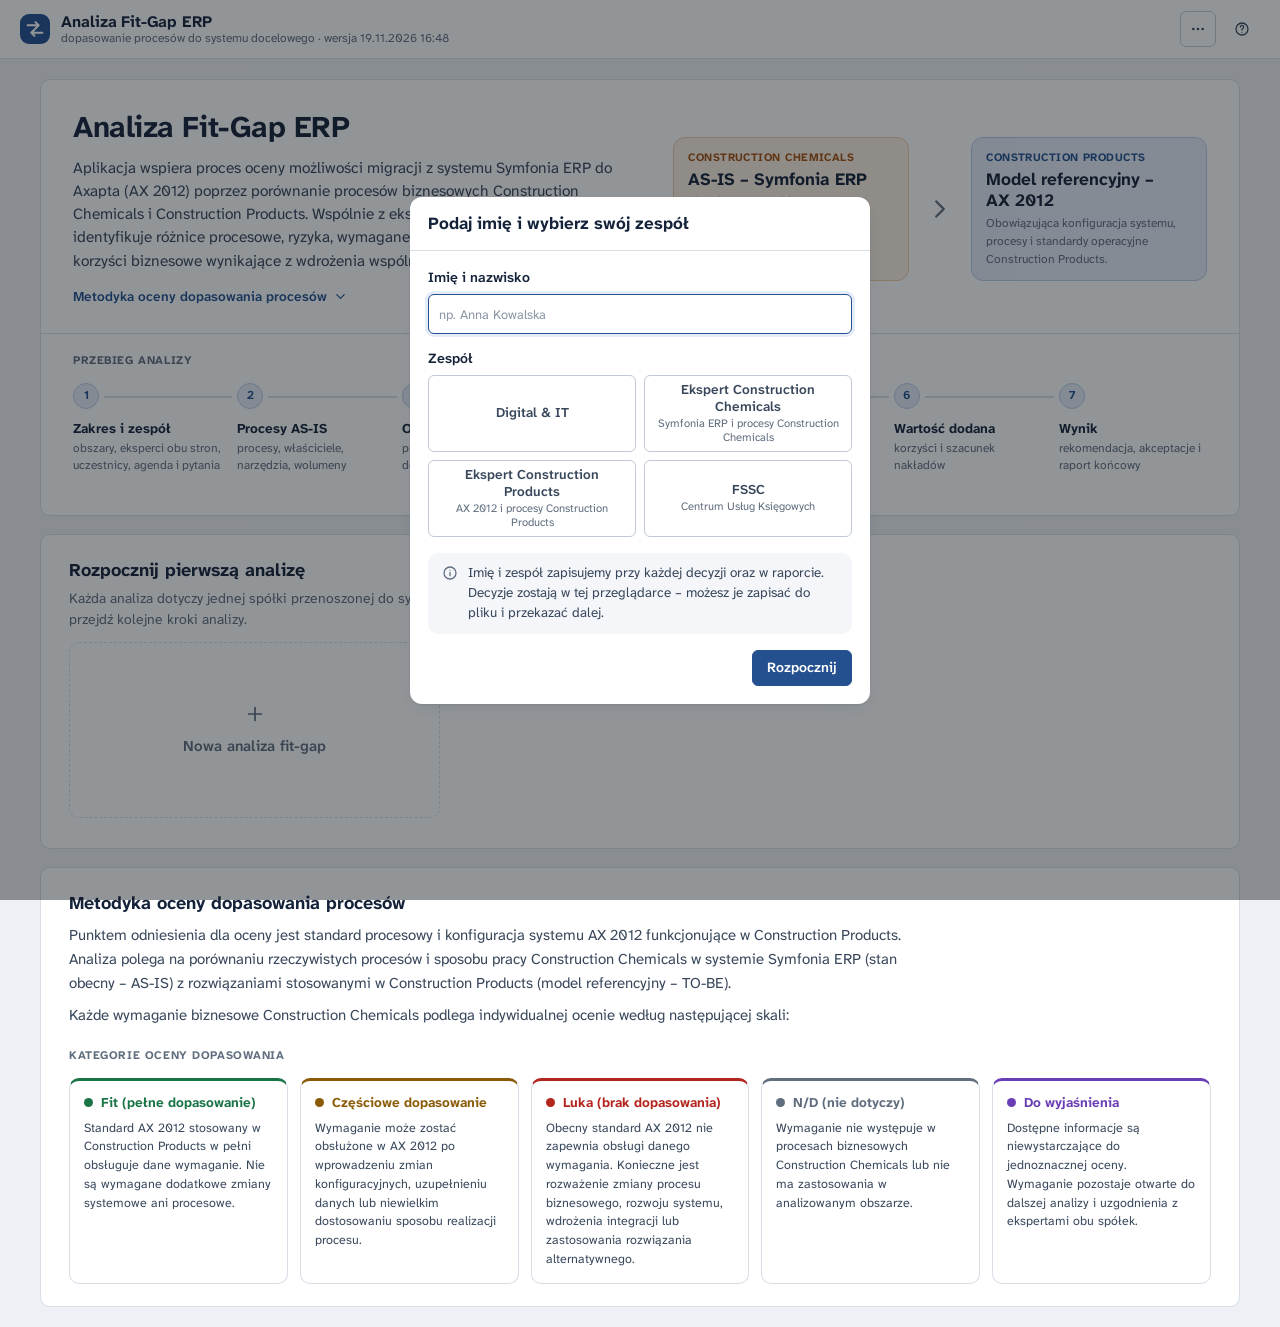
==== commit 3c30d207: "Strona startowa: nowy układ treści i grafik - nagłówek: opis aplikacji obok schematu AS-IS → model r" ====
--- a/index.html
+++ b/index.html
@@ -264,16 +264,40 @@
 /* ---------- start ---------- */
 .hero{display:grid;grid-template-columns:minmax(0,1.15fr) minmax(0,.85fr);gap:28px;padding:28px 32px;align-items:center}
 .hero h1{font-size:2rem;line-height:1.15;margin:0 0 12px;letter-spacing:-.015em}
+/* strona główna: opis i schemat migracji, przebieg analizy, metodyka oceny */
+.hero2 .hero{grid-template-columns:minmax(0,1.05fr) minmax(0,1fr);gap:40px;padding:30px 32px 26px}
+.hero2 .hero p{margin:0}
+.hero2 .lnk.more{display:inline-flex;align-items:center;gap:6px;margin-top:14px;font-size:.9rem;font-weight:600}
+.hero2 .lnk.more .ic{width:15px;height:15px}
+.hero2 .sysmig{margin:0}
+.flowb{border-top:1px solid var(--line);padding:18px 32px 24px}
+.flowb h2,.met h3{font-size:.773rem;font-weight:700;letter-spacing:.05em;text-transform:uppercase;color:var(--muted);margin:0 0 14px}
+.flow{list-style:none;margin:0;padding:0;display:grid;grid-template-columns:repeat(7,minmax(0,1fr));gap:16px;position:relative}
+.flow::before{content:"";position:absolute;left:12px;right:calc(100% / 7 - 12px);top:12px;height:2px;background:var(--line)}
+.flow li{position:relative;display:flex;flex-direction:column;gap:3px;font-size:.8rem;line-height:1.4;color:var(--muted)}
+.flow .k{width:26px;height:26px;border-radius:50%;background:var(--acc-bg);color:var(--acc);border:1.5px solid var(--acc-line);font:700 .8rem/23px var(--f);text-align:center;margin:-1px 0 8px;box-shadow:0 0 0 5px var(--paper)}
+.flow b{color:var(--ink);font-size:.9rem;line-height:1.3}
+#metodyka{scroll-margin-top:78px}
+.met .mtext{max-width:86ch;margin:6px 0 20px}
+.met .mtext p{margin:0 0 8px;color:var(--ink2);line-height:1.6}
+.cats{list-style:none;margin:0;padding:0;display:grid;grid-template-columns:repeat(5,minmax(0,1fr));gap:12px}
+.cats li{--c:var(--fN);display:flex;flex-direction:column;gap:7px;border:1px solid var(--line);border-top:3px solid var(--c);border-radius:var(--r2);padding:13px 14px 14px;font-size:.833rem;line-height:1.5;color:var(--ink2)}
+.cats li b{display:flex;align-items:center;gap:8px;font-size:.9rem;line-height:1.3;color:var(--c)}
+.cats li b i{width:9px;height:9px;border-radius:50%;background:currentColor;flex:none}
+.cats li.F{--c:var(--fF)}.cats li.P{--c:var(--fP)}.cats li.G{--c:var(--fG)}.cats li.N{--c:var(--fN)}.cats li.O{--c:var(--fO)}
+table.ov.sum th,table.ov.sum th.n{white-space:normal;min-width:56px}
+table.ov.sum td.nm{min-width:220px}
+table.ov.sum .tag{line-height:1.35}
+@media screen and (max-width:1180px){
+  .flow{grid-template-columns:repeat(4,minmax(0,1fr));row-gap:20px}.flow::before{display:none}
+  .cats{grid-template-columns:minmax(0,1fr);gap:8px}
+  table.ov.sum .tag{white-space:normal;border-radius:7px;padding:2px 8px}
+  .cats li{display:grid;grid-template-columns:minmax(170px,230px) minmax(0,1fr);column-gap:20px;align-items:baseline;border-top:1px solid var(--line);border-left:3px solid var(--c);padding:11px 16px}
+}
+@media screen and (min-width:901px) and (max-width:1180px){
+  .hero2 .hero{gap:32px}.hero2 .sysmig{grid-template-columns:minmax(0,1fr);gap:4px}.hero2 .sysarr{transform:rotate(90deg);height:26px}
+}
 .hero p{margin:0 0 12px;color:var(--ink2);max-width:62ch;font-size:1.033rem}
-.hero p+ol{margin-top:18px}
-.method{list-style:none;margin:0;padding:0;display:grid;grid-template-columns:repeat(3,minmax(0,1fr));gap:8px 14px}
-.method li{display:flex;gap:9px;align-items:flex-start;font-size:.867rem;color:var(--ink2);line-height:1.35}
-.method li b{display:block;color:var(--ink);font-size:.933rem}
-.method .k{width:22px;height:22px;border-radius:50%;background:var(--acc-bg);color:var(--acc);font:700 .8rem/22px var(--f);text-align:center;flex:none}
-.demo{background:var(--sunk);border-radius:var(--r3);padding:16px 18px 12px}
-.demo h2{font-size:.967rem;margin:0 0 2px}
-.demo p{font-size:.833rem;color:var(--muted);margin:0 0 10px}
-.demo .fn{font-size:.8rem;margin:10px 0 2px}
 .cogrid{display:grid;grid-template-columns:repeat(auto-fill,minmax(320px,1fr));gap:14px;margin:0 0 8px}
 .cocard{display:flex;flex-direction:column;gap:10px;background:var(--paper);border:1px solid var(--line);border-radius:var(--r2);padding:16px 16px 14px;text-decoration:none;color:inherit;position:relative;min-height:176px}
 .cocard:hover{border-color:var(--acc);box-shadow:var(--sh)}
@@ -503,8 +527,7 @@
   .side{display:none}
   .mselect{display:block;width:100%;margin:0 0 12px}
   .phead{padding:18px 16px 4px}.pane{padding:12px 16px 6px}.foot{padding:12px 16px 16px}
-  .hero{grid-template-columns:minmax(0,1fr);padding:22px 18px}.cardb{padding:18px 16px}
-  .method{grid-template-columns:repeat(2,minmax(0,1fr))}
+  .hero,.hero2 .hero{grid-template-columns:minmax(0,1fr);gap:22px;padding:22px 18px}.cardb{padding:18px 16px}.flowb{padding:16px 18px 20px}
   .agrid,.fgrid,.acard .af,.rk .r2{grid-template-columns:minmax(0,1fr)}
   .prow .pf{grid-template-columns:minmax(0,1fr)}
   
@@ -516,7 +539,10 @@
   .kpis{grid-template-columns:repeat(2,minmax(0,1fr))}
   .rtab thead{display:none}.rtab tr{display:grid;grid-template-columns:minmax(0,1fr) minmax(0,1fr);gap:6px;padding:8px 0;border-top:1px solid var(--line)}.rtab td{border:0;padding:2px 0}.rtab td.rn{grid-column:1/-1}
 }
-@media screen and (max-width:520px){.seg{max-width:100%}.seg button{white-space:normal;text-align:left}.method{grid-template-columns:minmax(0,1fr)}.kpis{grid-template-columns:minmax(0,1fr)}}
+@media screen and (max-width:560px){.hero2 .sysmig{grid-template-columns:minmax(0,1fr)}.hero2 .sysarr{transform:rotate(90deg);height:30px}
+  .flow{grid-template-columns:minmax(0,1fr);row-gap:12px}.flow li{display:grid;grid-template-columns:26px minmax(0,1fr);column-gap:12px}.flow .k{grid-row:1/3;margin:0}
+  .cats li{display:flex;padding:12px 14px}table.ov.sum td.nm{min-width:180px}}
+@media screen and (max-width:520px){.seg{max-width:100%}.seg button{white-space:normal;text-align:left}.kpis{grid-template-columns:minmax(0,1fr)}}
 @media (prefers-reduced-motion:reduce){*{transition:none!important;animation:none!important}}
 
 /* ---------- druk (wyniki) ---------- */
@@ -588,12 +614,6 @@
 .sysbox span{display:block;font-size:.8rem;color:var(--muted);margin-top:2px}
 .sysarr{display:grid;place-items:center;color:var(--muted)}
 .sysarr svg{width:30px;height:30px}
-.scale5{display:grid;gap:7px;margin:0;padding:0}
-.scale5 li{display:grid;grid-template-columns:8px minmax(0,1fr);gap:9px;align-items:start;font-size:.833rem;color:var(--ink2);list-style:none}
-.scale5 li>i{width:8px;height:8px;border-radius:50%;margin-top:6px;background:var(--muted)}
-.scale5 li.F>i{background:var(--fF)}.scale5 li.P>i{background:var(--fP)}.scale5 li.G>i{background:var(--fG)}.scale5 li.N>i{background:var(--fN)}.scale5 li.O>i{background:var(--fO)}
-.scale5 li b{color:var(--ink)}
-.demo h3.fn{font-size:.833rem;margin:12px 0 6px;color:var(--ink)}
 
 /* krok 1: zespół i uczestnicy */
 .ptab{width:100%;border-collapse:collapse;font-size:.9rem}
@@ -838,7 +858,6 @@
   .amap .ar{grid-template-columns:minmax(0,1fr) 54px}.amap .ar .fbar{grid-column:1/-1;grid-row:2}
   .hbars .hb{grid-template-columns:110px minmax(0,1fr) 60px}
   .doc{padding:24px 18px}.doc .meta{grid-template-columns:minmax(0,1fr)}.doc .kpis{grid-template-columns:repeat(2,minmax(0,1fr))}
-  .sysmig{grid-template-columns:minmax(0,1fr)}.sysarr{transform:rotate(90deg);height:30px}
 }
 /* zespół na węższym ekranie: obszar key usera w drugiej linii, na telefonie – osoba jako karta */
 @container (max-width:840px){
@@ -908,7 +927,7 @@
 
 /* ===================== Fit-Gap ERP – rdzeń: konfiguracja, stan, model, ocena, synchronizacja ===================== */
 const D = JSON.parse(document.getElementById('data').textContent);
-const VER = '19.11.2026 16:35';
+const VER = '19.11.2026 16:48';
 const APP = 'fitgap-erp';
 const LS = 'fitgap:v1', LSK = 'fitgap:key', LSU = 'fitgap:ui';
 const $ = (s, r = document) => r.querySelector(s);
@@ -957,7 +976,8 @@
 const KU = D.roles.find(r => /^key user/i.test(r)) || '';
 /* dane z wersji 1.0: skróty spółek CC i CP, domyślna nazwa analizy i nazwy ról w narzędziu */
 const CO_OLD = {CC: DEF.srcCo, CP: DEF.tgtCo}, coRaw = v => CO_OLD[v] || v;
-const NAME_OLD = ['Migracja CC: Symfonia → AX 2012', 'Migracja Construction Chemicals: Symfonia → AX 2012'], SYS_OLD = {Symfonia: DEF.srcSys}, sysRaw = v => SYS_OLD[v] || v;
+const NAME_OLD = ['Migracja CC: Symfonia → AX 2012', 'Migracja Construction Chemicals: Symfonia → AX 2012'],
+  nameRaw = n => { const o = NAME_OLD.find(x => n.endsWith(x)); return o ? n.slice(0, n.length - o.length) + DEF.n : n; }, SYS_OLD = {Symfonia: DEF.srcSys}, sysRaw = v => SYS_OLD[v] || v;
 /* nazwy narzędzi z podpowiedzi wcześniejszych wersji: „Symfonia …” i „AX – …” */
 const ucFirst = s => { s = String(s || ''); return s.charAt(0).toUpperCase() + s.slice(1); };
 const toolRaw = t => String(t).replace(/^Symfonia (?!ERP)/, 'Symfonia ERP ').replace(/^AX (?!2012)/, 'AX 2012 ');
@@ -1011,7 +1031,7 @@
 function analyses() {
   const X = idx(), out = [];
   Object.keys(X.an).forEach(k => { const e = X.an[k]; if (!e || e.del) return;
-    out.push(Object.assign({}, DEF, e, {k, n: (NAME_OLD.includes(norm(e.n)) ? DEF.n : norm(e.n)) || 'Analiza bez nazwy', srcCo: norm(coRaw(e.srcCo)) || DEF.srcCo, srcSys: norm(sysRaw(e.srcSys)) || DEF.srcSys, tgtCo: norm(coRaw(e.tgtCo)) || DEF.tgtCo, tgtSys: norm(e.tgtSys) || DEF.tgtSys})); });
+    out.push(Object.assign({}, DEF, e, {k, n: nameRaw(norm(e.n)) || 'Analiza bez nazwy', srcCo: norm(coRaw(e.srcCo)) || DEF.srcCo, srcSys: norm(sysRaw(e.srcSys)) || DEF.srcSys, tgtCo: norm(coRaw(e.tgtCo)) || DEF.tgtCo, tgtSys: norm(e.tgtSys) || DEF.tgtSys})); });
   return out.sort((a, b) => String(a.cr || '').localeCompare(String(b.cr || '')));
 }
 const analysis = cid => analyses().find(c => c.k === cid) || null;
@@ -1355,7 +1375,7 @@
   Object.keys(o.e).forEach(id => { const b = o.e[id], a = S.e[id]; if (!ID_RE.test(id) || !b || !b.ts) return;
     if (a && a.del && !b.del) return;
     if (!a || (b.del && !a.del) || (b.ts || '') > (a.ts || '')) { S.e[id] = noMail(id, b); n++; } });
-  purgeSgid(); save(); render(); toast(`Wczytano dane${o.by ? ' – ' + o.by : ''}. Zaktualizowane wpisy: ${n}.`);
+  purgeSgid(); save(); render(); toast(`Wczytano dane${o.by ? ' – ' + Object.keys(TEAM_OLD).reduce((s, k) => s.replace(' · ' + k, ' · ' + TEAM_OLD[k]), String(o.by)) : ''}. Zaktualizowane wpisy: ${n}.`);
 }
 
 /* ===================== Fit-Gap ERP – komponenty interfejsu ===================== */
@@ -1634,6 +1654,8 @@
 const noAreas = () => `<div class="empty"><b>Najpierw wskaż obszary objęte analizą</b>Procesy, ocenę dopasowania i luki prowadzimy dla obszarów w zakresie.<br><a class="btn pri" href="${href(1, '')}">Przejdź do kroku 1</a></div>`;
 function nextStep(m) { if (!m.inArea.length) return 1; for (let i = 1; i < NS; i++) if (required(m, i, '').length) return i; return NS; }
 const areaFilterChip = m => { const a = V.aid && m.ABY[V.aid]; return a ? `<span class="filt">${tile(a)}${esc(a.n)}<button type="button" data-act="area" data-a="" aria-label="Pokaż wszystkie obszary" title="Pokaż wszystkie obszary">${ic('x')}</button></span>` : ''; };
+/* nazwy systemów bez łamania wiersza w środku („AX 2012”, „Symfonia ERP”) */
+const nb = s => esc(s).replace(/AX 2012/g, 'AX&nbsp;2012').replace(/Symfonia ERP/g, 'Symfonia&nbsp;ERP');
 const sysTags = co => `<span class="src">${esc(sysCC(co))}</span> ${ic('right')} <span class="tgt">${esc(sysCP(co))}</span>`;
 const lastBy = x => x && x.ts ? `<span>Zmiana ${esc(fdt(x.ts))}${x.by ? ' · ' + esc(String(x.by).split(' · ')[0]) : ''}</span>` : '';
 const moreBtn = (key, n, shown) => n > shown || V.open[key] ? `<div class="tmore noprint"><button type="button" class="lnk" data-act="tog" data-k="${key}">${V.open[key] ? 'Zwiń listę' : 'Pokaż wszystkie (' + n + ')'}</button></div>` : '';
@@ -1645,7 +1667,7 @@
   const cards = all.map(c => { const m = model(c.k), pr = progress(m, ''), v = verdict(m, ''), last = lastChange(c.k);
     const st = c.sg ? ['ok', 'Zatwierdzona'] : pr.started ? ['acc', 'W toku · ' + pr.pct + '%'] : ['', 'Nie rozpoczęto'];
     return `<a class="cocard an${pr.done ? ' done' : ''}" href="${href(nextStep(m), '', c.k)}" data-key="an-${esc(c.k)}">
-      <div class="h"><span class="tile c-navy">${pic('arrows-left-right')}</span><b>${esc(c.n)}</b></div>
+      <div class="h"><span class="tile c-navy">${pic('arrows-left-right')}</span><b>${nb(c.n)}</b></div>
       <div class="sysl">${sysTags(c)}<span class="tag ${st[0]}">${esc(st[1])}</span></div>
       <div class="bar" role="progressbar" aria-label="Postęp analizy" aria-valuemin="0" aria-valuemax="100" aria-valuenow="${pr.pct}"><i style="width:${pr.pct}%"></i></div>
       <div class="kv"><span><b>${m.inArea.length}</b>obszary</span><span><b>${v.tot ? v.done + '/' + v.tot : '–'}</b>ocenione wymagania</span><span><b>${v.fi != null ? fpct(v.fi) : '–'}</b>dopasowanie</span></div>
@@ -1657,24 +1679,29 @@
   let overview = '';
   if (started.length) {
     const rows = started.map(({c, m}) => { const v = verdict(m, ''), pr = progress(m, '');
-      return `<tr class="click" data-act="go" data-href="${href(nextStep(m), '', c.k)}"><td class="nm">${esc(c.n)}<span class="sub">${esc(sysCC(c))} → ${esc(sysCP(c))}</span></td><td class="n">${m.inArea.length}</td><td class="n">${v.done}/${v.tot}</td><td class="n">${v.fi != null ? fpct(v.fi) : '–'}</td><td class="n">${v.gaps.length}</td><td class="n">${v.crit.length}</td><td class="n">${v.chg.length}</td><td class="n">${v.rkCrit.length + v.rkHi.length}</td><td>${VERDBY[c.rec] ? `<span class="tag ${c.rec === 'go' ? 'ok' : c.rec === 'cond' ? 'warn' : 'err'}">${esc(VERDBY[c.rec].n)}</span>` : `<span class="tag acc">${pr.pct}%</span>`}</td></tr>`; }).join('');
+      return `<tr class="click" data-act="go" data-href="${href(nextStep(m), '', c.k)}"><td class="nm">${nb(c.n)}<span class="sub">${nb(c.srcSys)} → ${nb(c.tgtSys)}</span></td><td class="n">${m.inArea.length}</td><td class="n">${v.done}/${v.tot}</td><td class="n">${v.fi != null ? fpct(v.fi) : '–'}</td><td class="n">${v.gaps.length}</td><td class="n">${v.crit.length}</td><td class="n">${v.chg.length}</td><td class="n">${v.rkCrit.length + v.rkHi.length}</td><td>${VERDBY[c.rec] ? `<span class="tag ${c.rec === 'go' ? 'ok' : c.rec === 'cond' ? 'warn' : 'err'}">${esc(VERDBY[c.rec].n)}</span>` : `<span class="tag acc">${pr.pct}%</span>`}</td></tr>`; }).join('');
     overview = `<div class="card"><div class="cardb"><h2>Przegląd zbiorczy</h2><p class="blk">Analizy w toku. Kliknij wiersz, aby przejść do analizy.</p>
-      <div class="tblwrap"><table class="ov"><thead><tr><th>Analiza</th><th class="n">Obszary</th><th class="n">Ocenione wymagania</th><th class="n">Indeks dopasowania</th><th class="n">Luki</th><th class="n">Krytyczne</th><th class="n">Zmiany w ${esc(DEF.srcCo)}</th><th class="n">Ryzyka wys./kryt.</th><th>Rekomendacja</th></tr></thead><tbody>${rows}</tbody></table></div></div></div>`;
+      <div class="tblwrap"><table class="ov sum"><thead><tr><th>Analiza</th><th class="n">Obszary</th><th class="n">Ocenione wymagania</th><th class="n">Indeks dopasowania</th><th class="n">Luki</th><th class="n">Luki krytyczne</th><th class="n">Zmiany procesowe</th><th class="n">Ryzyka wysokie i krytyczne</th><th>Rekomendacja</th></tr></thead><tbody>${rows}</tbody></table></div></div></div>`;
   }
-  return `<div class="card"><div class="hero">
-      <div><h1>Analiza Fit-Gap ERP</h1>
-        <p>Aplikacja wspiera proces oceny możliwości migracji z systemu ${esc(DEF.srcSys)} do ${esc(DEF.tgtSys)} poprzez porównanie procesów biznesowych ${esc(DEF.srcCo)} i ${esc(DEF.tgtCo)}. Wspólnie z ekspertami obu systemów identyfikuje różnice procesowe, ryzyka, wymagane dostosowania oraz potencjalne korzyści biznesowe wynikające z wdrożenia wspólnego rozwiązania.</p>
-        <ol class="method">${method.map((x, i) => `<li><span class="k">${i + 1}</span><span><b>${esc(x[0])}</b>${esc(x[1])}</span></li>`).join('')}</ol></div>
-      <div class="demo" aria-label="Metodyka oceny dopasowania procesów"><h2>Metodyka oceny dopasowania procesów</h2>
-        <p>Punktem odniesienia dla oceny jest standard procesowy i konfiguracja systemu AX 2012 funkcjonujące w ${esc(DEF.tgtCo)}. Analiza polega na porównaniu rzeczywistych procesów i sposobu pracy ${esc(DEF.srcCo)} w systemie ${esc(DEF.srcSys)} (stan obecny – AS-IS) z rozwiązaniami stosowanymi w ${esc(DEF.tgtCo)} (model referencyjny – TO-BE).</p>
-        <div class="sysmig"><div class="sysbox s"><small>${esc(DEF.srcCo)}</small><b>AS-IS – ${esc(DEF.srcSys)}</b><span>Aktualne procesy biznesowe, wymagania i praktyki operacyjne.</span></div><div class="sysarr">${ic('right')}</div><div class="sysbox t"><small>${esc(DEF.tgtCo)}</small><b>Model referencyjny – AX 2012</b><span>Obowiązująca konfiguracja systemu, procesy i standardy operacyjne ${esc(DEF.tgtCo)}.</span></div></div>
-        <p>Każde wymaganie biznesowe ${esc(DEF.srcCo)} podlega indywidualnej ocenie według następującej skali:</p>
-        <h3 class="fn">Kategorie oceny dopasowania</h3>
-        <ul class="scale5">${FIT.map(f => `<li class="${f.k}"><i aria-hidden="true"></i><span><b>${esc(f.l)}</b> – ${esc(f.d)}</span></li>`).join('')}</ul></div>
-    </div></div>
+  const flow = method.map((x, i) => `<li><span class="k">${i + 1}</span><b>${esc(x[0])}</b><span>${esc(x[1])}</span></li>`).join('');
+  const cats = FIT.map(f => `<li class="${f.k}"><b><i aria-hidden="true"></i>${esc(f.l)}</b><span>${nb(ucFirst(f.d))}</span></li>`).join('');
+  return `<div class="card hero2"><div class="hero">
+      <div class="ht"><h1>Analiza Fit-Gap ERP</h1>
+        <p>${nb('Aplikacja wspiera proces oceny możliwości migracji z systemu ' + DEF.srcSys + ' do ' + DEF.tgtSys + ' poprzez porównanie procesów biznesowych ' + DEF.srcCo + ' i ' + DEF.tgtCo + '. Wspólnie z ekspertami obu systemów identyfikuje różnice procesowe, ryzyka, wymagane dostosowania oraz potencjalne korzyści biznesowe wynikające z wdrożenia wspólnego rozwiązania.')}</p>
+        <a class="lnk more" href="#metodyka" data-act="to-met">Metodyka oceny dopasowania procesów ${ic('down')}</a></div>
+      <div class="sysmig" role="img" aria-label="${esc(DEF.srcCo)}: AS-IS – ${esc(DEF.srcSys)}; ${esc(DEF.tgtCo)}: model referencyjny – AX 2012">
+        <div class="sysbox s"><small>${esc(DEF.srcCo)}</small><b>${nb('AS-IS – ' + DEF.srcSys)}</b><span>Aktualne procesy biznesowe, wymagania i praktyki operacyjne.</span></div>
+        <div class="sysarr">${ic('right')}</div>
+        <div class="sysbox t"><small>${esc(DEF.tgtCo)}</small><b>Model referencyjny – AX&nbsp;2012</b><span>Obowiązująca konfiguracja systemu, procesy i standardy operacyjne ${esc(DEF.tgtCo)}.</span></div></div>
+    </div>
+    <div class="flowb"><h2>Przebieg analizy</h2><ol class="flow">${flow}</ol></div></div>
     <div class="card"><div class="cardb"><h2>${all.length ? 'Wybierz analizę' : 'Rozpocznij pierwszą analizę'}</h2><p class="blk">Każda analiza dotyczy jednej spółki przenoszonej do systemu docelowego. Zacznij od zakresu i zespołu, potem przejdź kolejne kroki analizy.</p>
       <div class="cogrid">${cards}${add}</div></div></div>
-    ${overview}`;
+    ${overview}
+    <div class="card" id="metodyka"><div class="cardb met"><h2>Metodyka oceny dopasowania procesów</h2>
+      <div class="mtext"><p>${nb('Punktem odniesienia dla oceny jest standard procesowy i konfiguracja systemu AX 2012 funkcjonujące w ' + DEF.tgtCo + '. Analiza polega na porównaniu rzeczywistych procesów i sposobu pracy ' + DEF.srcCo + ' w systemie ' + DEF.srcSys + ' (stan obecny – AS-IS) z rozwiązaniami stosowanymi w ' + DEF.tgtCo + ' (model referencyjny – TO-BE).')}</p>
+        <p>Każde wymaganie biznesowe ${esc(DEF.srcCo)} podlega indywidualnej ocenie według następującej skali:</p></div>
+      <h3>Kategorie oceny dopasowania</h3><ul class="cats">${cats}</ul></div></div>`;
 }
 
 /* ---------- krok 1: zakres i zespół ---------- */
@@ -2474,6 +2501,7 @@
     case 'goto': if (d.r4) V.r4 = d.r4; else if (+d.step === 4) V.r4 = 'gap'; if (+d.step === 4) V.f4 = {res: '', pri: '', crit: false}; if (d.q) V.fq = d.q; V.jump = d.t || null; go(href(+d.step, d.a || '')); break;
     case 'addan': openModal('addan'); break;
     case 'area': go(href(V.step, d.a || '')); break;
+    case 'to-met': ev.preventDefault(); { const x = $('#metodyka'); if (x) x.scrollIntoView({behavior: 'smooth', block: 'start'}); } break;
     case 'an-del': deleteAnalysis(); break;
     /* krok 1 */
     case 'os-add': { const k = newId(); put(ID.os(V.cid, k), {n: '', cr: now()}); render(); focusSel(`#os-${CSS.escape(k)} input`); break; }
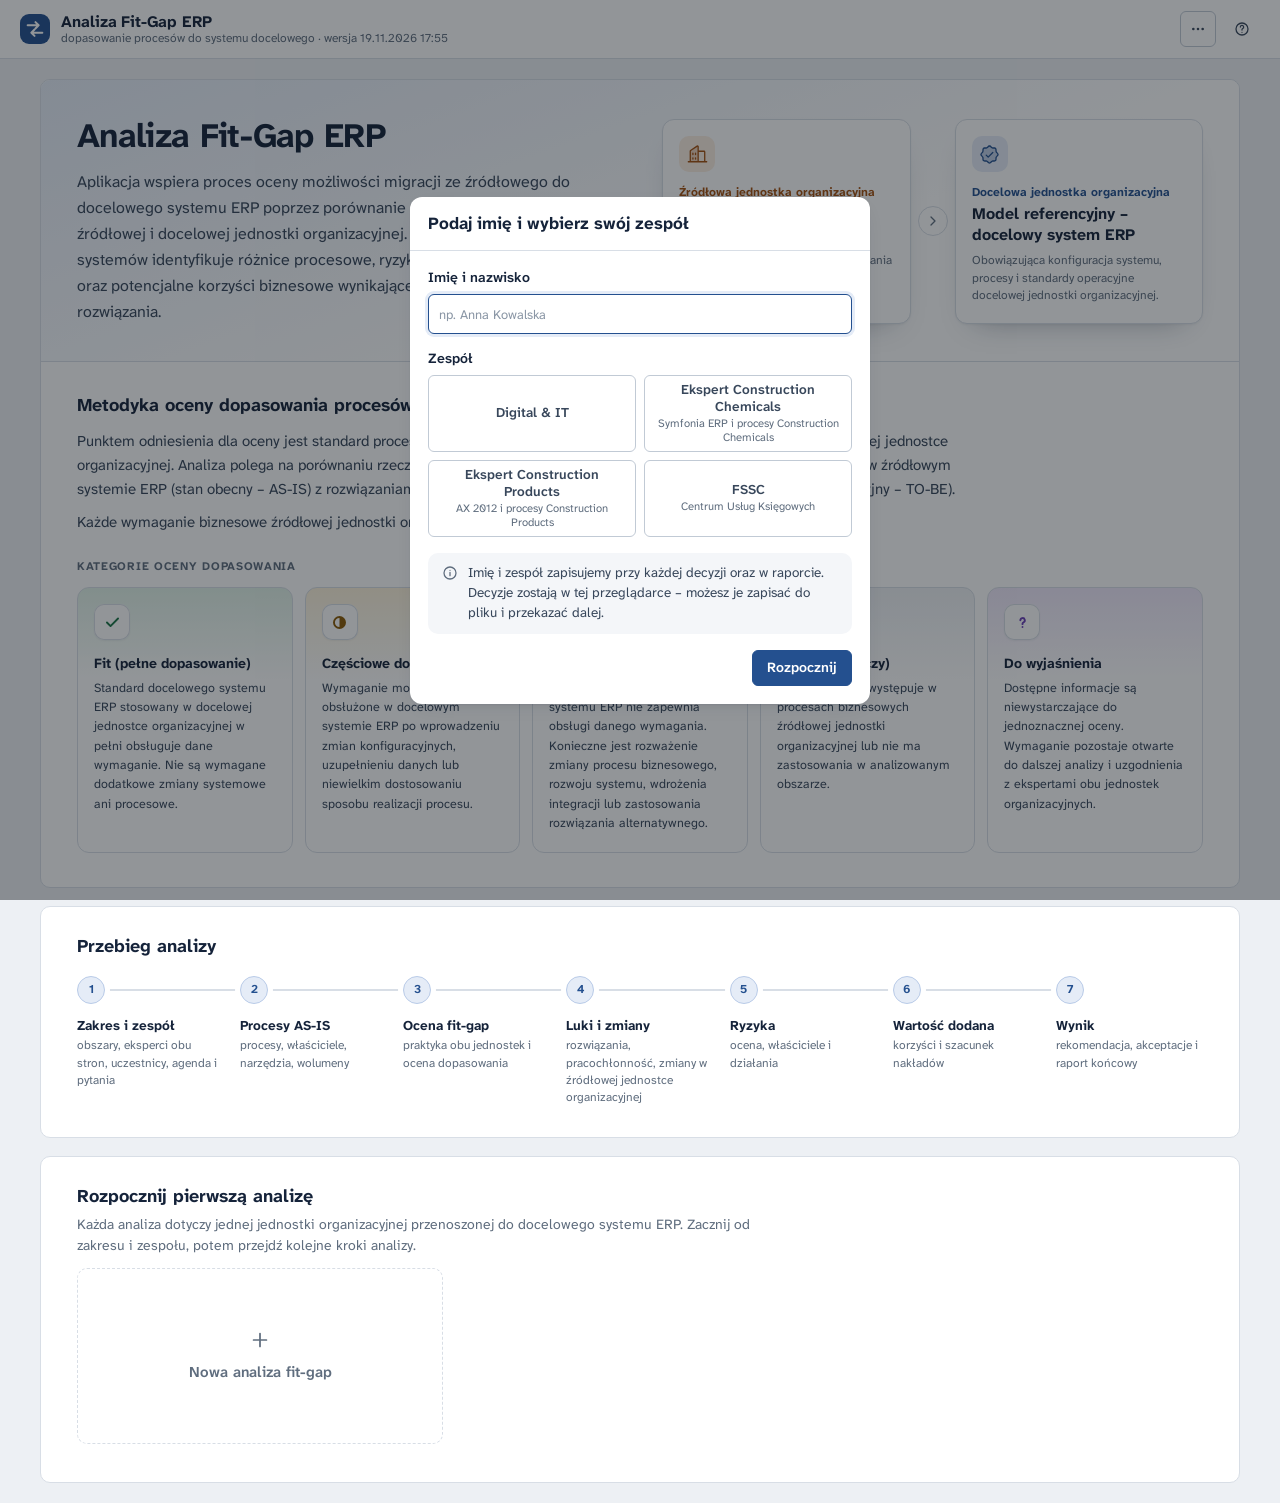
==== commit 545e50c7: "Strona startowa: opisy uniwersalne, metodyka na górze, nowy układ - opisy bez nazw systemów i spółek" ====
--- a/index.html
+++ b/index.html
@@ -262,42 +262,64 @@
 p.blk{margin:0 0 12px;color:var(--muted);font-size:.933rem;max-width:80ch}
 
 /* ---------- start ---------- */
-.hero{display:grid;grid-template-columns:minmax(0,1.15fr) minmax(0,.85fr);gap:28px;padding:28px 32px;align-items:center}
-.hero h1{font-size:2rem;line-height:1.15;margin:0 0 12px;letter-spacing:-.015em}
-/* strona główna: opis i schemat migracji, przebieg analizy, metodyka oceny */
-.hero2 .hero{grid-template-columns:minmax(0,1.05fr) minmax(0,1fr);gap:40px;padding:30px 32px 26px}
-.hero2 .hero p{margin:0}
-.hero2 .lnk.more{display:inline-flex;align-items:center;gap:6px;margin-top:14px;font-size:.9rem;font-weight:600}
-.hero2 .lnk.more .ic{width:15px;height:15px}
-.hero2 .sysmig{margin:0}
-.flowb{border-top:1px solid var(--line);padding:18px 32px 24px}
-.flowb h2,.met h3{font-size:.773rem;font-weight:700;letter-spacing:.05em;text-transform:uppercase;color:var(--muted);margin:0 0 14px}
-.flow{list-style:none;margin:0;padding:0;display:grid;grid-template-columns:repeat(7,minmax(0,1fr));gap:16px;position:relative}
-.flow::before{content:"";position:absolute;left:12px;right:calc(100% / 7 - 12px);top:12px;height:2px;background:var(--line)}
-.flow li{position:relative;display:flex;flex-direction:column;gap:3px;font-size:.8rem;line-height:1.4;color:var(--muted)}
-.flow .k{width:26px;height:26px;border-radius:50%;background:var(--acc-bg);color:var(--acc);border:1.5px solid var(--acc-line);font:700 .8rem/23px var(--f);text-align:center;margin:-1px 0 8px;box-shadow:0 0 0 5px var(--paper)}
+/* strona główna: wprowadzenie i metodyka oceny, przebieg analizy, analizy */
+.sthero{overflow:hidden}
+.st-top{display:grid;grid-template-columns:minmax(0,1fr) minmax(0,1fr);gap:44px;align-items:center;padding:38px 36px 36px;background:linear-gradient(160deg,var(--acc-bg) 0%,var(--paper) 62%)}
+.st-int h1{font-size:2.267rem;line-height:1.1;margin:0 0 14px;letter-spacing:-.02em}
+.st-int p{margin:0;color:var(--ink2);font-size:1.067rem;line-height:1.62;max-width:60ch}
+.mig{display:grid;grid-template-columns:minmax(0,1fr) 44px minmax(0,1fr);align-items:stretch}
+.mig .node{display:flex;flex-direction:column;gap:3px;background:var(--paper);border:1px solid var(--line);border-radius:12px;padding:16px 16px 18px;box-shadow:0 1px 2px rgba(21,35,58,.05),0 14px 30px -20px rgba(21,35,58,.45)}
+.mig .tile{width:36px;height:36px;margin-bottom:10px}.mig .tile .pi{width:21px;height:21px}
+.mig .s .tile{background:var(--src-bg);color:var(--src)}.mig .t .tile{background:var(--tgt-bg);color:var(--tgt)}
+.mig small{font-size:.8rem;font-weight:700;line-height:1.3}
+.mig .s small{color:var(--src)}.mig .t small{color:var(--tgt)}
+.mig b{font-size:1.067rem;line-height:1.3}
+.mig .node>span:last-child{font-size:.8rem;line-height:1.45;color:var(--muted);margin-top:4px}
+.mig .arr{display:grid;place-items:center}
+.mig .arr i{display:grid;place-items:center;width:30px;height:30px;border-radius:50%;background:var(--paper);border:1px solid var(--line);color:var(--muted)}
+.mig .arr .ic{width:16px;height:16px;vertical-align:0}
+.st-met{padding:30px 36px 34px;border-top:1px solid var(--line)}
+.st-met h2,.cardb.st-flow h2{font-size:1.2rem;margin:0 0 10px}
+.st-met .mtext{max-width:92ch;margin:0 0 24px}
+.st-met .mtext p{margin:0 0 8px;color:var(--ink2);line-height:1.62}
+.st-met h3{font-size:.773rem;font-weight:700;letter-spacing:.06em;text-transform:uppercase;color:var(--muted);margin:0 0 12px}
+.cats{list-style:none;margin:0;padding:0;display:grid;grid-template-columns:repeat(5,minmax(0,1fr));gap:12px}
+.cats li{--c:var(--fN);--cb:var(--fNb);display:flex;flex-direction:column;gap:6px;padding:16px 16px 18px;border:1px solid var(--line);border-radius:12px;background:linear-gradient(180deg,var(--cb) 0,var(--paper) 92px);font-size:.833rem;line-height:1.55;color:var(--ink2)}
+.cats li.F{--c:var(--fF);--cb:var(--fFb)}.cats li.P{--c:var(--fP);--cb:var(--fPb)}.cats li.G{--c:var(--fG);--cb:var(--fGb)}.cats li.N{--c:var(--fN);--cb:var(--fNb)}.cats li.O{--c:var(--fO);--cb:var(--fOb)}
+.cats .bdg{display:grid;place-items:center;width:36px;height:36px;border-radius:10px;background:var(--paper);color:var(--c);box-shadow:inset 0 0 0 1px var(--line),0 1px 2px rgba(21,35,58,.06);margin-bottom:8px}
+.cats .bdg .ic{width:19px;height:19px;stroke-width:2.4;vertical-align:0}
+.cats b{font-size:.933rem;line-height:1.3;color:var(--ink)}
+.cardb.st-flow{padding:26px 36px 30px}
+.cardb.st-sec{padding:26px 36px 30px}
+.flow{list-style:none;margin:16px 0 0;padding:0;display:grid;grid-template-columns:repeat(7,minmax(0,1fr));gap:16px;position:relative}
+.flow::before{content:"";position:absolute;left:14px;right:calc(100% / 7 - 14px);top:13px;height:2px;background:var(--line)}
+.flow li{position:relative;display:flex;flex-direction:column;gap:3px;font-size:.8rem;line-height:1.45;color:var(--muted)}
+.flow .k{width:28px;height:28px;border-radius:50%;background:var(--acc-bg);color:var(--acc);border:1.5px solid var(--acc-line);font:700 .8rem/25px var(--f);text-align:center;margin:0 0 10px;box-shadow:0 0 0 5px var(--paper)}
 .flow b{color:var(--ink);font-size:.9rem;line-height:1.3}
-#metodyka{scroll-margin-top:78px}
-.met .mtext{max-width:86ch;margin:6px 0 20px}
-.met .mtext p{margin:0 0 8px;color:var(--ink2);line-height:1.6}
-.cats{list-style:none;margin:0;padding:0;display:grid;grid-template-columns:repeat(5,minmax(0,1fr));gap:12px}
-.cats li{--c:var(--fN);display:flex;flex-direction:column;gap:7px;border:1px solid var(--line);border-top:3px solid var(--c);border-radius:var(--r2);padding:13px 14px 14px;font-size:.833rem;line-height:1.5;color:var(--ink2)}
-.cats li b{display:flex;align-items:center;gap:8px;font-size:.9rem;line-height:1.3;color:var(--c)}
-.cats li b i{width:9px;height:9px;border-radius:50%;background:currentColor;flex:none}
-.cats li.F{--c:var(--fF)}.cats li.P{--c:var(--fP)}.cats li.G{--c:var(--fG)}.cats li.N{--c:var(--fN)}.cats li.O{--c:var(--fO)}
 table.ov.sum th,table.ov.sum th.n{white-space:normal;min-width:56px}
 table.ov.sum td.nm{min-width:220px}
 table.ov.sum .tag{line-height:1.35}
 @media screen and (max-width:1180px){
-  .flow{grid-template-columns:repeat(4,minmax(0,1fr));row-gap:20px}.flow::before{display:none}
+  .st-top{grid-template-columns:minmax(0,1.1fr) minmax(0,.9fr);gap:32px}
+  .mig{grid-template-columns:minmax(0,1fr);grid-template-rows:auto 36px auto}.mig .arr i{transform:rotate(90deg)}
   .cats{grid-template-columns:minmax(0,1fr);gap:8px}
+  .cats li{display:grid;grid-template-columns:36px minmax(150px,220px) minmax(0,1fr);column-gap:16px;align-items:center;padding:12px 16px;background:linear-gradient(90deg,var(--cb) 0,var(--paper) 46%)}
+  .cats .bdg{margin:0}
+  .flow{grid-template-columns:repeat(4,minmax(0,1fr));row-gap:22px}.flow::before{display:none}
   table.ov.sum .tag{white-space:normal;border-radius:7px;padding:2px 8px}
-  .cats li{display:grid;grid-template-columns:minmax(170px,230px) minmax(0,1fr);column-gap:20px;align-items:baseline;border-top:1px solid var(--line);border-left:3px solid var(--c);padding:11px 16px}
-}
-@media screen and (min-width:901px) and (max-width:1180px){
-  .hero2 .hero{gap:32px}.hero2 .sysmig{grid-template-columns:minmax(0,1fr);gap:4px}.hero2 .sysarr{transform:rotate(90deg);height:26px}
-}
-.hero p{margin:0 0 12px;color:var(--ink2);max-width:62ch;font-size:1.033rem}
+}
+@media screen and (max-width:900px){
+  .st-top{grid-template-columns:minmax(0,1fr);gap:26px;padding:26px 20px 24px}
+  .mig{grid-template-columns:minmax(0,1fr) 44px minmax(0,1fr);grid-template-rows:auto}.mig .arr i{transform:none}
+  .st-met{padding:24px 20px 26px}.cardb.st-flow,.cardb.st-sec{padding:20px 20px 24px}
+  .cats li{grid-template-columns:36px minmax(0,1fr);row-gap:3px;align-items:start;background:linear-gradient(90deg,var(--cb) 0,var(--paper) 70%)}.cats li .d{grid-column:2}
+}
+@media screen and (max-width:560px){
+  .st-int h1{font-size:1.867rem}.st-int p{font-size:1rem}
+  .mig{grid-template-columns:minmax(0,1fr);grid-template-rows:auto 36px auto}.mig .arr i{transform:rotate(90deg)}
+  .flow{grid-template-columns:minmax(0,1fr);row-gap:12px}.flow li{display:grid;grid-template-columns:28px minmax(0,1fr);column-gap:12px}.flow .k{grid-row:1/3;margin:0}
+  table.ov.sum td.nm{min-width:180px}
+}
 .cogrid{display:grid;grid-template-columns:repeat(auto-fill,minmax(320px,1fr));gap:14px;margin:0 0 8px}
 .cocard{display:flex;flex-direction:column;gap:10px;background:var(--paper);border:1px solid var(--line);border-radius:var(--r2);padding:16px 16px 14px;text-decoration:none;color:inherit;position:relative;min-height:176px}
 .cocard:hover{border-color:var(--acc);box-shadow:var(--sh)}
@@ -527,7 +549,7 @@
   .side{display:none}
   .mselect{display:block;width:100%;margin:0 0 12px}
   .phead{padding:18px 16px 4px}.pane{padding:12px 16px 6px}.foot{padding:12px 16px 16px}
-  .hero,.hero2 .hero{grid-template-columns:minmax(0,1fr);gap:22px;padding:22px 18px}.cardb{padding:18px 16px}.flowb{padding:16px 18px 20px}
+  .cardb{padding:18px 16px}
   .agrid,.fgrid,.acard .af,.rk .r2{grid-template-columns:minmax(0,1fr)}
   .prow .pf{grid-template-columns:minmax(0,1fr)}
   
@@ -539,9 +561,6 @@
   .kpis{grid-template-columns:repeat(2,minmax(0,1fr))}
   .rtab thead{display:none}.rtab tr{display:grid;grid-template-columns:minmax(0,1fr) minmax(0,1fr);gap:6px;padding:8px 0;border-top:1px solid var(--line)}.rtab td{border:0;padding:2px 0}.rtab td.rn{grid-column:1/-1}
 }
-@media screen and (max-width:560px){.hero2 .sysmig{grid-template-columns:minmax(0,1fr)}.hero2 .sysarr{transform:rotate(90deg);height:30px}
-  .flow{grid-template-columns:minmax(0,1fr);row-gap:12px}.flow li{display:grid;grid-template-columns:26px minmax(0,1fr);column-gap:12px}.flow .k{grid-row:1/3;margin:0}
-  .cats li{display:flex;padding:12px 14px}table.ov.sum td.nm{min-width:180px}}
 @media screen and (max-width:520px){.seg{max-width:100%}.seg button{white-space:normal;text-align:left}.kpis{grid-template-columns:minmax(0,1fr)}}
 @media (prefers-reduced-motion:reduce){*{transition:none!important;animation:none!important}}
 
@@ -605,15 +624,6 @@
 .fleg .U{background:repeating-linear-gradient(135deg,var(--line2) 0 2px,transparent 2px 4px);border:1px solid var(--line2)}
 
 /* start: grafika migracji */
-.sysmig{display:grid;grid-template-columns:minmax(0,1fr) 46px minmax(0,1fr);gap:8px;align-items:stretch;margin:4px 0 14px}
-.sysbox{border-radius:12px;padding:12px 14px;border:1px solid var(--line)}
-.sysbox.s{background:var(--src-bg);border-color:var(--src-line)}.sysbox.t{background:var(--tgt-bg);border-color:var(--tgt-line)}
-.sysbox small{display:block;font-size:.75rem;font-weight:700;letter-spacing:.04em;text-transform:uppercase}
-.sysbox.s small{color:var(--src)}.sysbox.t small{color:var(--tgt)}
-.sysbox b{display:block;font-size:1.15rem;line-height:1.25;margin-top:2px}
-.sysbox span{display:block;font-size:.8rem;color:var(--muted);margin-top:2px}
-.sysarr{display:grid;place-items:center;color:var(--muted)}
-.sysarr svg{width:30px;height:30px}
 
 /* krok 1: zespół i uczestnicy */
 .ptab{width:100%;border-collapse:collapse;font-size:.9rem}
@@ -918,7 +928,7 @@
 <div class="toast" id="toast" role="status" aria-live="polite"></div>
 <div class="tip" id="tip" role="tooltip" hidden></div>
 <input type="file" id="file-in" accept=".json,application/json" hidden>
-<script type="application/json" id="data">{"v":1,"defaults":{"n":"Migracja Construction Chemicals: Symfonia ERP → AX 2012","srcCo":"Construction Chemicals","srcSys":"Symfonia ERP","tgtCo":"Construction Products","tgtSys":"Axapta (AX 2012)"},"fit":[{"k":"F","n":"Fit","l":"Fit (pełne dopasowanie)","d":"standard AX 2012 stosowany w Construction Products w pełni obsługuje dane wymaganie. Nie są wymagane dodatkowe zmiany systemowe ani procesowe."},{"k":"P","n":"Częściowe","l":"Częściowe dopasowanie","d":"wymaganie może zostać obsłużone w AX 2012 po wprowadzeniu zmian konfiguracyjnych, uzupełnieniu danych lub niewielkim dostosowaniu sposobu realizacji procesu."},{"k":"G","n":"Luka","l":"Luka (brak dopasowania)","d":"obecny standard AX 2012 nie zapewnia obsługi danego wymagania. Konieczne jest rozważenie zmiany procesu biznesowego, rozwoju systemu, wdrożenia integracji lub zastosowania rozwiązania alternatywnego."},{"k":"N","n":"N/D","l":"N/D (nie dotyczy)","d":"wymaganie nie występuje w procesach biznesowych Construction Chemicals lub nie ma zastosowania w analizowanym obszarze."},{"k":"O","n":"Do wyjaśnienia","l":"Do wyjaśnienia","d":"dostępne informacje są niewystarczające do jednoznacznej oceny. Wymaganie pozostaje otwarte do dalszej analizy i uzgodnienia z ekspertami obu spółek."}],"res":[{"k":"cfg","n":"Konfiguracja AX 2012","d":"Parametryzacja, dane podstawowe, profile księgowania, wymiary – bez zmian w kodzie."},{"k":"proc","n":"Zmiana procesu w Construction Chemicals","d":"Construction Chemicals przyjmuje sposób pracy stosowany w Construction Products."},{"k":"dev","n":"Rozwój AX 2012","d":"Modyfikacja lub rozszerzenie AX 2012 (kod X++), nowa funkcja."},{"k":"rep","n":"Raport lub wydruk","d":"Nowy raport, wydruk lub zestawienie (AX 2012, Power BI)."},{"k":"int","n":"Integracja","d":"Nowy albo zmieniony interfejs z innym systemem (np. ARA MES, bank, KSeF)."},{"k":"mig","n":"Migracja danych","d":"Przeniesienie, konwersja lub uporządkowanie danych."},{"k":"wa","n":"Obejście poza ERP","d":"Rozwiązanie poza AX 2012: praca ręczna, Excel, inne narzędzie."}],"critRes":["dev","int","wa"],"pri":[{"k":"M","n":"Must","d":"Niezbędne – wymóg prawny albo krytyczne dla działania Construction Chemicals"},{"k":"S","n":"Should","d":"Ważne – istotne dla efektywności, ale możliwe obejście"},{"k":"C","n":"Could","d":"Pożądane – usprawnienie, które można odłożyć"}],"priW":{"M":3,"S":2,"C":1},"fitW":{"F":1,"P":0.5,"G":0},"eff":[{"k":"S","n":"S","d":"do 5 osobodni","md":3},{"k":"M","n":"M","d":"5–15 osobodni","md":10},{"k":"L","n":"L","d":"15–40 osobodni","md":25},{"k":"XL","n":"XL","d":"powyżej 40 osobodni","md":50}],"imp":[{"v":1,"n":"niska","d":"Drobna zmiana sposobu pracy, bez zmian ról"},{"v":2,"n":"średnia","d":"Nowe kroki, dokumenty lub role; potrzebne szkolenie"},{"v":3,"n":"wysoka","d":"Zmiana organizacji pracy, odpowiedzialności lub zasad"}],"dec":[{"k":"P","n":"proponowane"},{"k":"A","n":"zaakceptowane"},{"k":"R","n":"odrzucone"}],"phase":["przed uruchomieniem","przy uruchomieniu","po uruchomieniu"],"harm":[{"k":"Y","n":"Wspólny standard z Construction Products","s":"wspólny standard"},{"k":"P","n":"Częściowo wspólny","s":"częściowo"},{"k":"N","n":"Specyfika Construction Chemicals","s":"specyfika Construction Chemicals"}],"freq":["codziennie","kilka razy w tygodniu","tygodniowo","miesięcznie","kwartalnie","rocznie","ad hoc"],"coTypes":["Construction Chemicals","Construction Products","FSSC","Digital & IT","Partner zewnętrzny"],"roles":["Sponsor","Lider analizy","Key user / ekspert procesu","Konsultant"],"teams":[{"n":"Digital & IT","d":""},{"n":"Ekspert Construction Chemicals","d":"Symfonia ERP i procesy Construction Chemicals"},{"n":"Ekspert Construction Products","d":"AX 2012 i procesy Construction Products"},{"n":"FSSC","d":"Centrum Usług Księgowych"}],"toolsCC":["Symfonia ERP Finanse i Księgowość","Symfonia ERP Handel","Symfonia ERP Środki Trwałe","Symfonia ERP Kadry i Płace","ARA MES (AB Industry)","KSeF","Bankowość elektroniczna","Excel","Poczta e-mail","Power BI"],"toolsCP":["AX 2012 – Księga główna","AX 2012 – Rozrachunki z odbiorcami","AX 2012 – Rozrachunki z dostawcami","AX 2012 – Zarządzanie gotówką i bankami","AX 2012 – Środki trwałe","AX 2012 – Zaopatrzenie","AX 2012 – Sprzedaż i marketing","AX 2012 – Zarządzanie zapasami","AX 2012 – Zarządzanie magazynem","AX 2012 – Transport","AX 2012 – Produkcja","AX 2012 – Planowanie główne","AX 2012 – Budżetowanie","KSeF","WEBCON","Power BI","Excel"],"riskP":[{"v":1,"n":"mało prawdopodobne","d":"Wystąpi tylko w wyjątkowych okolicznościach."},{"v":2,"n":"możliwe","d":"Może wystąpić w trakcie projektu."},{"v":3,"n":"prawdopodobne","d":"Raczej wystąpi, jeśli nic nie zrobimy."},{"v":4,"n":"bardzo prawdopodobne","d":"Wystąpi niemal na pewno."}],"riskI":[{"v":1,"n":"niski","d":"Niewielkie opóźnienie lub koszt, bez wpływu na działanie Construction Chemicals."},{"v":2,"n":"średni","d":"Zauważalne opóźnienie lub koszt; możliwe obejście."},{"v":3,"n":"wysoki","d":"Istotne opóźnienie, koszt lub zakłócenie działania Construction Chemicals."},{"v":4,"n":"bardzo wysoki","d":"Zagraża wykonalności migracji lub ciągłości działania Construction Chemicals."}],"riskLv":[{"n":"niskie","max":3},{"n":"średnie","max":6},{"n":"wysokie","max":9},{"n":"krytyczne","max":16}],"treat":["ograniczenie","akceptacja","przeniesienie","unikanie"],"riskCats":[{"k":"func","n":"Funkcjonalne – luki w AX 2012"},{"k":"tech","n":"Techniczne – platforma AX 2012"},{"k":"data","n":"Dane i migracja"},{"k":"int","n":"Integracje"},{"k":"law","n":"Zgodność z przepisami (VAT, JPK, KSeF)"},{"k":"org","n":"Organizacja i zmiana"},{"k":"plan","n":"Harmonogram i zasoby"},{"k":"cost","n":"Koszty i licencje"},{"k":"cut","n":"Uruchomienie i ciągłość działania"}],"sysRisks":[{"k":"ax-eos","cat":"tech","pr":3,"im":3,"t":"Platforma AX 2012 bez wsparcia producenta","ds":"Microsoft zakończył wsparcie AX 2012 R3: podstawowe 12.10.2021, rozszerzone 10.01.2023. Nie ma już poprawek producenta, także bezpieczeństwa i regulacyjnych. Przeniesienie Construction Chemicals zwiększa zależność od tej platformy, a zmiany prawne (KSeF, JPK) zależą od partnera.","ac":"Potwierdzić plany grupy dla AX 2012 (utrzymanie, migracja do Dynamics 365) i warunki wsparcia partnera dla polskiej lokalizacji."},{"k":"mes","cat":"int","pr":3,"im":3,"t":"Integracja AX 2012 z ARA MES","ds":"Produkcja Construction Chemicals opiera się na integracji Symfonii ERP z ARA MES (AB Industry). Po migracji potrzebny jest nowy interfejs AX 2012 ↔ MES albo przeniesienie funkcji MES do AX 2012.","ac":"Zdecydować o docelowej architekturze produkcji i zamówić u dostawców wycenę interfejsu."},{"k":"md","cat":"data","pr":3,"im":2,"t":"Jakość i harmonizacja danych podstawowych","ds":"Różne indeksy, kontrahenci i plan kont w Construction Chemicals i Construction Products. Bez uporządkowania danych migracja przeniesie błędy i duplikaty do AX 2012.","ac":"Wyznaczyć właścicieli danych i rozpocząć czyszczenie danych przed migracją."},{"k":"cutover","cat":"plan","pr":2,"im":3,"t":"Termin uruchomienia a zamknięcie roku","ds":"Uruchomienie w trakcie roku obrotowego wymaga przeniesienia obrotów i komplikuje sprawozdawczość. Zbiega się też z zamknięciami w FSSC.","ac":"Zaplanować uruchomienie na początek roku obrotowego lub po zamknięciu kwartału; zapewnić wsparcie FSSC."},{"k":"ksef","cat":"law","pr":2,"im":4,"t":"KSeF i JPK dla Construction Chemicals jako nowego podmiotu w AX 2012","ds":"Construction Chemicals wymaga konfiguracji KSeF, JPK i rejestrów VAT w AX 2012 dla swojego NIP. Błędy grożą wstrzymaniem fakturowania lub sankcjami.","ac":"Uzgodnić z integratorem zakres i testy KSeF oraz JPK dla Construction Chemicals przed uruchomieniem."},{"k":"people","cat":"org","pr":3,"im":2,"t":"Zależność od kluczowych osób i obciążenie zespołów","ds":"Wiedza o Symfonii ERP i procesach Construction Chemicals jest w rękach kilku osób, które jednocześnie prowadzą bieżącą pracę.","ac":"Zapewnić zastępstwa i czas key userów na projekt; udokumentować procesy AS-IS."},{"k":"custom","cat":"func","pr":2,"im":2,"t":"Modyfikacje AX 2012 zwiększające dług technologiczny","ds":"Każda modyfikacja AX 2012 wprowadzona dla Construction Chemicals utrudnia utrzymanie i przyszłą zmianę platformy.","ac":"Ograniczyć rozwój AX 2012 do wymagań Must; preferować zmianę procesu w Construction Chemicals."}],"benCats":[{"k":"cost","n":"Koszty IT"},{"k":"eff","n":"Efektywność procesów"},{"k":"ctrl","n":"Kontrola i zgodność"},{"k":"data","n":"Dane i raportowanie"},{"k":"syn","n":"Synergie Construction Products – Construction Chemicals"},{"k":"scale","n":"Skalowalność i rozwój"}],"benefits":[{"k":"b01","cat":"syn","n":"Jedna platforma ERP i wspólny szablon procesów Construction Products i Construction Chemicals","d":"Jedna konfiguracja, jedna dokumentacja procesów, wspólne zmiany prawne i usprawnienia."},{"k":"b02","cat":"cost","n":"Wygaszenie Symfonii ERP – oszczędność licencji i utrzymania","d":"Roczne koszty licencji, utrzymania, infrastruktury i wsparcia Symfonii ERP."},{"k":"b03","cat":"eff","n":"Efektywność FSSC: jeden system i jednolite procedury","d":"Zespół FSSC pracuje w jednym systemie dla obu spółek – krótsze zamknięcie, łatwiejsze zastępstwa."},{"k":"b04","cat":"syn","n":"Automatyzacja rozliczeń wewnątrzgrupowych Construction Chemicals – Construction Products","d":"Mniej ręcznych uzgodnień i różnic przy transakcjach między spółkami."},{"k":"b05","cat":"data","n":"Wspólne dane podstawowe i łączna ekspozycja kredytowa","d":"Wspólni klienci i dostawcy w jednej kartotece, łączny limit i ryzyko kredytowe."},{"k":"b06","cat":"ctrl","n":"Jednolita obsługa wymogów prawnych (KSeF, JPK, VAT)","d":"Jedno rozwiązanie do utrzymania i testowania przy zmianach przepisów."},{"k":"b07","cat":"data","n":"Spójne raportowanie zarządcze i grupowe z jednego źródła","d":"Te same definicje i wymiary w obu spółkach, mniej pracy w Excelu."},{"k":"b08","cat":"ctrl","n":"Lepsza kontrola procesu zakupowego","d":"Zamówienia, dopasowanie faktur, ścieżki akceptacji i rozdział obowiązków jak w Construction Products."},{"k":"b09","cat":"cost","n":"Mniej integracji i niższy koszt ich utrzymania","d":"Wspólne interfejsy z bankami, KSeF i systemami grupy."},{"k":"b10","cat":"eff","n":"Wspólne zespoły wsparcia i kompetencje","d":"Key userzy i IT obsługują jeden system; łatwiejsze zastępstwa."},{"k":"b11","cat":"scale","n":"Łatwiejsza przyszła zmiana platformy dla obu spółek","d":"Jedna wspólna migracja (np. do Dynamics 365) zamiast dwóch odrębnych projektów."},{"k":"b12","cat":"eff","n":"Standaryzacja magazynu i logistyki","d":"Partie, daty ważności, lokalizacje i skanery według standardu Construction Products."}],"benV":[{"v":1,"n":"niska"},{"v":2,"n":"średnia"},{"v":3,"n":"wysoka"},{"v":4,"n":"bardzo wysoka"}],"benCf":[{"v":1,"n":"niska"},{"v":2,"n":"średnia"},{"v":3,"n":"wysoka"}],"benHz":["do 12 miesięcy","1–3 lata","powyżej 3 lat"],"verdict":{"minCov":0.8,"goFit":0.8,"condFit":0.6,"condCrit":5},"verd":[{"k":"go","n":"Migracja rekomendowana","d":"AX 2012 w szablonie Construction Products pokrywa wymagania Construction Chemicals; luki da się zamknąć konfiguracją lub zmianą procesu."},{"k":"cond","n":"Migracja możliwa pod warunkami","d":"Migracja jest wykonalna po spełnieniu warunków: zamknięciu luk krytycznych i ograniczeniu głównych ryzyk."},{"k":"nogo","n":"Migracja niezalecana w obecnym kształcie","d":"Luki i ryzyka przewyższają korzyści – potrzebny inny wariant lub zmiana zakresu."}],"areas":[{"k":"gl","cd":"GL","n":"Księga główna i zamknięcie","i":"book-open-text","c":"c-blue","d":"Plan kont, księgowania, zamknięcie miesiąca i roku, raportowanie, rozrachunki wewnątrzgrupowe, środki trwałe, płace"},{"k":"tax","cd":"TX","n":"Podatki: VAT, CIT, JPK, KSeF","i":"receipt","c":"c-indigo","d":"Rejestry VAT, pliki JPK, faktury ustrukturyzowane KSeF, CIT i podatek odroczony"},{"k":"bank","cd":"BK","n":"Banki i płatności","i":"bank","c":"c-teal","d":"Rachunki i wyciągi, uzgodnienia, przelewy, MPP i biała lista, płynność"},{"k":"ar","cd":"AR","n":"Należności","i":"hand-coins","c":"c-green","d":"Faktury sprzedaży w księdze, rozliczenia wpłat, potwierdzenia sald, windykacja i odpisy"},{"k":"ap","cd":"AP","n":"Zobowiązania – faktury zakupowe","i":"invoice","c":"c-amber","d":"Odbiór faktur (KSeF), rejestracja, weryfikacja i akceptacja, rozrachunki z dostawcami"},{"k":"ctl","cd":"CO","n":"Kontroling i koszty","i":"chart-pie-slice","c":"c-violet","d":"Ośrodki kosztów, budżet, kalkulacja kosztu wyrobów, rentowność"},{"k":"credit","cd":"CR","n":"Kontrola kredytowa","i":"shield-check","c":"c-pink","d":"Limity kredytowe, ubezpieczenie należności, blokady i zwalnianie zamówień, monitoring ryzyka"},{"k":"pur","cd":"PU","n":"Zakupy","i":"shopping-cart","c":"c-cyan","d":"Dostawcy i cenniki, zapotrzebowania i zamówienia, przyjęcie dostaw, import i WNT"},{"k":"sal","cd":"SA","n":"Sprzedaż i obsługa klienta","i":"storefront","c":"c-blue","d":"Klienci, cenniki i rabaty, zamówienia, wydanie i fakturowanie, reklamacje, eksport"},{"k":"wh","cd":"WH","n":"Magazyn","i":"warehouse","c":"c-lime","d":"Magazyny i lokalizacje, partie i daty ważności, dokumenty magazynowe, inwentaryzacja, opakowania zwrotne"},{"k":"trn","cd":"TR","n":"Transport i logistyka","i":"truck","c":"c-teal","d":"Planowanie wysyłek, dostawy luzem i paletowe, koszty transportu, dokumenty i ADR"},{"k":"prd","cd":"PR","n":"Produkcja i jakość","i":"factory","c":"c-slate","d":"Receptury, zlecenia i integracja z ARA MES, planowanie, kontrola jakości, zgodność produktowa"},{"k":"md","cd":"MD","n":"Dane podstawowe i migracja","i":"database","c":"c-navy","d":"Indeksy, kontrahenci, zakres i termin migracji danych, archiwum"},{"k":"rep","cd":"RP","n":"Raportowanie i BI","i":"chart-bar","c":"c-indigo","d":"Raporty operacyjne i zarządcze, Power BI, raportowanie grupowe"},{"k":"it","cd":"IT","n":"Integracje, uprawnienia i utrzymanie","i":"plugs-connected","c":"c-gray","d":"Interfejsy, role i SoD, licencje i wsparcie, infrastruktura i środowiska"}],"procs":[{"k":"gl1","a":"gl","n":"Plan kont i wymiary analityczne","d":"Struktura planu kont, konta syntetyczne i analityczne, słowniki (MPK, projekty), wymiary finansowe w AX 2012, mapowanie na plan kont grupy.","o":"Kierownik zespołu FSSC","q":[{"k":"gl1-1","t":"Jak zbudowany jest plan kont Construction Chemicals (poziomy, analityki, słowniki) i czym różni się od planu kont Construction Products w AX 2012?","h":"W AX 2012 analitykę prowadzi się wymiarami finansowymi, a nie rozbudową kont. Ustal, czy Construction Chemicals może przyjąć plan kont Construction Products – to warunek wspólnego raportowania i jednej procedury w FSSC.","p":"M"},{"k":"gl1-2","t":"Jakie wymiary analityczne (MPK, projekty, linie produktowe, regiony, handlowcy) są potrzebne w raportowaniu Construction Chemicals i jak odwzorować je w wymiarach finansowych AX 2012?","h":"Porównaj z wymiarami używanymi w Construction Products. Nowy wymiar w AX 2012 to konfiguracja; wymiar z własną logiką rozliczeń może wymagać rozwoju.","p":"M"},{"k":"gl1-3","t":"Jak prowadzone jest mapowanie kont na plan kont grupy (raportowanie do konsolidacji) i kto je utrzymuje?","h":"Sprawdź, czy mapowanie w Construction Products jest w AX 2012, czy w narzędziu raportowym grupy.","p":"M"},{"k":"gl1-4","t":"Czy plan kont i słowniki są utrzymywane centralnie (szablon dla wielu spółek), czy osobno dla Construction Chemicals?","h":"Wspólny szablon Construction Products i Construction Chemicals zmniejsza koszt utrzymania – wartość dodana.","p":"S"}]},{"k":"gl2","a":"gl","n":"Dokumenty i księgowania","d":"Typy dokumentów i dzienniki, numeracja, schematy księgowań automatycznych, dekretacja, storna, rozliczenia międzyokresowe, waluty.","o":"Kierownik zespołu FSSC","q":[{"k":"gl2-1","t":"Jakie typy dokumentów i dzienniki księgowe są używane w Construction Chemicals (np. PK, WB, FZ, FS) i jak są numerowane?","h":"Porównaj z dziennikami i sekwencjami numerów w AX 2012 Construction Products. Zmiana symboli dokumentów to typowa zmiana procesowa po stronie Construction Chemicals.","p":"S"},{"k":"gl2-2","t":"Które księgowania powstają automatycznie z modułów (sprzedaż, zakupy, magazyn, produkcja), a które są ręczne? Jak zdefiniowane są schematy księgowań?","h":"W AX 2012 księgowania automatyczne wynikają z profili księgowania i grup magazynowych. Oceń, czy logikę Construction Chemicals da się odwzorować konfiguracją.","p":"M"},{"k":"gl2-3","t":"Jak rozliczane są koszty i przychody międzyokresowe (RMK) oraz rezerwy?","h":"Sprawdź, czy Construction Products używa w AX 2012 harmonogramów lub dzienników okresowych, czy księguje ręcznie.","p":"S"},{"k":"gl2-4","t":"Jak korygowane są błędne księgowania (storno czerwone lub czarne) i jak zatwierdzane są dokumenty PK?","h":"W polskiej praktyce często wymagane jest storno czerwone – sprawdź ustawienia w AX 2012 Construction Products.","p":"S"},{"k":"gl2-5","t":"Jak księgowane są transakcje w walutach obcych i jak liczone są różnice kursowe (kurs NBP z dnia poprzedzającego, wycena na koniec miesiąca)?","h":"Różnice kursowe zrealizowane i niezrealizowane, typy kursów, automatyczny import kursów NBP – porównaj z Construction Products.","p":"M","reg":1}]},{"k":"gl3","a":"gl","n":"Zamknięcie miesiąca i roku","d":"Harmonogram zamknięcia, blokowanie okresów, wyceny i uzgodnienia, zamknięcie roku i bilans otwarcia.","o":"Kierownik zespołu FSSC","q":[{"k":"gl3-1","t":"Jak wygląda harmonogram zamknięcia miesiąca w Construction Chemicals (dzień zamknięcia, kolejność czynności, odpowiedzialni)?","h":"Porównaj z harmonogramem Construction Products. Wspólny kalendarz zamknięcia w FSSC to wartość dodana.","p":"M"},{"k":"gl3-2","t":"Jak blokowane są okresy księgowe i kto może księgować po zamknięciu?","h":"W AX 2012: statusy okresów i uprawnienia do księgowania w zamkniętym okresie.","p":"S"},{"k":"gl3-3","t":"Jakie wyceny i uzgodnienia wykonuje się na koniec miesiąca (różnice kursowe, zapasy, rozrachunki, konta techniczne)?","h":"Ustal, które czynności w Construction Products są zautomatyzowane w AX 2012, a które ręczne.","p":"M"},{"k":"gl3-4","t":"Jak przebiega zamknięcie roku i otwarcie nowego roku (bilans otwarcia, przeksięgowanie wyniku) w Symfonii ERP i w AX 2012?","h":"Termin migracji na początek roku obrotowego upraszcza ten proces.","p":"M"},{"k":"gl3-5","t":"Które czynności zamknięcia są wykonywane w Excelu poza systemem?","h":"Kandydaci do automatyzacji po migracji – wpisz je też w wartości dodanej.","p":"S"}]},{"k":"gl4","a":"gl","n":"Raportowanie statutowe i grupowe","d":"Sprawozdanie finansowe, raporty dla zarządu, raportowanie do grupy (konsolidacja), wsparcie audytu.","o":"Kierownik zespołu FSSC","q":[{"k":"gl4-1","t":"Jakie raporty statutowe (bilans, RZiS, rachunek przepływów, zestawienie zmian w kapitale) powstają w systemie, a jakie poza nim?","h":"Każdy raport, którego nie da się odtworzyć w AX 2012 lub narzędziu raportowym, to luka.","p":"M","reg":1},{"k":"gl4-2","t":"Jak przygotowywane są dane do raportowania grupowego (konsolidacji) i w jakim terminie?","h":"Sprawdź, czy Construction Products zasila raportowanie grupowe bezpośrednio z AX 2012.","p":"M"},{"k":"gl4-3","t":"Jakie miesięczne raporty zarządcze przygotowuje FSSC dla Construction Chemicals i z jakich źródeł danych?","h":"Uzgodnij listę raportów do odtworzenia po migracji.","p":"S"},{"k":"gl4-4","t":"Jak wspierany jest audyt (obroty i salda, zestawienia, wydruki ksiąg, ślad zmian)?","h":"Porównaj z praktyką Construction Products w AX 2012.","p":"S"},{"k":"gl4-5","t":"Czy e-sprawozdanie finansowe (XML) jest przygotowywane z systemu, czy w narzędziu zewnętrznym?","h":"Sprawdź, jak robi to Construction Products – możliwe wspólne narzędzie.","p":"S","reg":1}]},{"k":"gl5","a":"gl","n":"Rozrachunki wewnątrzgrupowe","d":"Transakcje i uzgodnienia z podmiotami grupy (w tym z Construction Products), refaktury, oznaczanie partnerów, eliminacje, potwierdzenia sald.","o":"Kierownik zespołu FSSC","q":[{"k":"gl5-1","t":"Jakie transakcje wewnątrzgrupowe ma Construction Chemicals (sprzedaż i zakupy z podmiotami grupy, usługi, refaktury) i jak są uzgadniane?","h":"Zbierz listę partnerów grupowych i wolumen transakcji.","p":"M"},{"k":"gl5-2","t":"Jak oznaczani są kontrahenci grupowi (kod partnera) na potrzeby eliminacji w konsolidacji?","h":"Porównaj z oznaczeniem w AX 2012 Construction Products.","p":"M"},{"k":"gl5-3","t":"Czy po przejściu na AX 2012 można zautomatyzować transakcje między Construction Chemicals i Construction Products (zamówienie wewnątrzgrupowe tworzy dokument u drugiej strony)?","h":"Wartość dodana wspólnego AX 2012 – sprawdź, czy Construction Products używa funkcji intercompany.","p":"C"}]},{"k":"gl6","a":"gl","n":"Środki trwałe","d":"Ewidencja środków trwałych i WNiP, amortyzacja bilansowa i podatkowa, inwestycje w toku, leasing, sprzęt u klientów.","o":"Kierownik zespołu FSSC","q":[{"k":"gl6-1","t":"Gdzie prowadzona jest ewidencja środków trwałych Construction Chemicals i ile jest pozycji?","h":"Dane do zakresu migracji (karty, wartości, umorzenia).","p":"M"},{"k":"gl6-2","t":"Czy prowadzona jest odrębna amortyzacja bilansowa i podatkowa (różne stawki i metody), a także według zasad grupy?","h":"Sprawdź, ile ksiąg (modeli) amortyzacji używa Construction Products w AX 2012.","p":"M","reg":1},{"k":"gl6-3","t":"Jak rozliczane są inwestycje w toku i przyjęcia środków trwałych (OT)?","h":"Porównaj obieg dokumentów i powiązanie z zakupami w AX 2012 Construction Products.","p":"S"},{"k":"gl6-4","t":"Jak ewidencjonowany jest leasing oraz sprzęt instalowany u klientów (np. urządzenia dozujące)?","h":"Specyfika Construction Chemicals: urządzenia u klientów – lokalizacja, odpowiedzialność, amortyzacja.","p":"S"},{"k":"gl6-5","t":"Jak przeprowadzana jest inwentaryzacja środków trwałych?","h":"","p":"C"}]},{"k":"gl7","a":"gl","n":"Księgowanie płac i rozliczeń pracowniczych","d":"Import list płac do księgi, rozliczenia ZUS i PIT, delegacje, zaliczki, karty firmowe.","o":"Kierownik zespołu FSSC","q":[{"k":"gl7-1","t":"W jakim systemie liczone są płace Construction Chemicals i jak lista płac trafia do księgi (plik, ręcznie, interfejs)?","h":"Sprawdź, jak Construction Products importuje płace do AX 2012; uwzględnij zmiany w systemach kadrowych grupy.","p":"M"},{"k":"gl7-2","t":"Czy płace są rozksięgowywane na ośrodki kosztów i według jakiego klucza?","h":"","p":"S"},{"k":"gl7-3","t":"Jak rozliczane są delegacje, zaliczki i wydatki pracownicze?","h":"Możliwe wspólne narzędzie z Construction Products.","p":"S"}]},{"k":"tx1","a":"tax","n":"VAT i rejestry VAT","d":"Rejestry VAT sprzedaży i zakupów, kody GTU i procedury, transakcje zagraniczne, odwrotne obciążenie, korekty, ulga na złe długi.","o":"Specjalista ds. podatków (FSSC)","q":[{"k":"tx1-1","t":"Jak prowadzone są rejestry VAT w Construction Chemicals i jakie oznaczenia są stosowane (kody GTU, procedury, typy dokumentów)?","h":"Porównaj kody i procedury w AX 2012 Construction Products oraz sposób ich nadawania (automatycznie z kartoteki czy ręcznie).","p":"M","reg":1},{"k":"tx1-2","t":"Jakie transakcje szczególne występują: WDT, WNT, eksport, import towarów i usług, odwrotne obciążenie, transakcje trójstronne?","h":"Każdy typ transakcji musi mieć grupę podatku i rejestr w AX 2012.","p":"M","reg":1},{"k":"tx1-3","t":"Jak obsługiwane są korekty faktur (in plus i in minus) i moment ujęcia korekty w VAT?","h":"","p":"M","reg":1},{"k":"tx1-4","t":"Jak wyliczane są kursy dla VAT przy transakcjach walutowych (kurs z dnia poprzedzającego powstanie obowiązku podatkowego)?","h":"","p":"M","reg":1},{"k":"tx1-5","t":"Czy stosowana jest ulga na złe długi i jak monitorowane są przeterminowane należności i zobowiązania na jej potrzeby?","h":"Sprawdź, czy Construction Products ma raport lub automat w AX 2012.","p":"S","reg":1},{"k":"tx1-6","t":"Czy Construction Chemicals stosuje proporcję lub prewspółczynnik albo ma sprzedaż zwolnioną?","h":"","p":"C"}]},{"k":"tx2","a":"tax","n":"Pliki JPK","d":"Generowanie i wysyłka JPK_V7, struktury na żądanie (JPK_KR, JPK_KR_PD, JPK_MAG, JPK_FA, JPK_WB), weryfikacja, korekty.","o":"Specjalista ds. podatków (FSSC)","q":[{"k":"tx2-1","t":"Jak generowany jest JPK_V7M lub JPK_V7K w Construction Chemicals (z Symfonii ERP, narzędziem zewnętrznym) i jak wygląda kontrola przed wysyłką?","h":"Ustal, czy Construction Products generuje JPK w AX 2012 czy w narzędziu zewnętrznym i kto utrzymuje polską lokalizację AX 2012.","p":"M","reg":1},{"k":"tx2-2","t":"Jakie inne struktury JPK Construction Chemicals przygotowuje na żądanie (JPK_KR, JPK_KR_PD, JPK_MAG, JPK_FA, JPK_WB) i skąd pochodzą dane?","h":"Każda struktura musi być dostępna dla nowego podmiotu w AX 2012.","p":"M","reg":1},{"k":"tx2-3","t":"Czy konta księgowe mają przypisane znaczniki podatkowe dla JPK_KR_PD i kto je utrzymuje?","h":"Przy wspólnym planie kont znaczniki można utrzymywać raz dla obu spółek.","p":"M","reg":1},{"k":"tx2-4","t":"Czy rozwiązanie JPK używane w Construction Products obejmie Construction Chemicals jako kolejny podmiot i jaki jest koszt dodania podmiotu?","h":"Kluczowe dla wykonalności – zapytaj partnera utrzymującego lokalizację AX 2012.","p":"M","reg":1}]},{"k":"tx3","a":"tax","n":"KSeF – faktury ustrukturyzowane","d":"Wystawianie i odbiór faktur w KSeF, numer KSeF, tryb offline i awaryjny, uprawnienia, integracja z ERP.","o":"Specjalista ds. podatków (FSSC)","q":[{"k":"tx3-1","t":"Jak Construction Chemicals wystawia faktury w KSeF (integracja Symfonii ERP, narzędzie pośrednie) i jak obsługuje odrzucenia i błędy?","h":"Porównaj z rozwiązaniem KSeF w AX 2012 Construction Products.","p":"M","reg":1},{"k":"tx3-2","t":"Jak pobierane są faktury zakupowe z KSeF i jak trafiają do rejestracji i obiegu akceptacji?","h":"Powiąż z obszarem Zobowiązania – wspólny proces w FSSC to wartość dodana.","p":"M","reg":1},{"k":"tx3-3","t":"Jak obsługiwane są tryby offline i awaryjny oraz faktury poza KSeF (odbiorcy zagraniczni, konsumenci)?","h":"","p":"M","reg":1},{"k":"tx3-4","t":"Jak zarządzane są uprawnienia i dane uwierzytelniające KSeF dla Construction Chemicals i kto za nie odpowiada?","h":"","p":"S","reg":1},{"k":"tx3-5","t":"Czy rozwiązanie KSeF używane w Construction Products może obsłużyć Construction Chemicals jako kolejny NIP i jaki jest zakres zmian?","h":"Kluczowe dla wykonalności – zakres i koszt po stronie integratora.","p":"M","reg":1}]},{"k":"tx4","a":"tax","n":"CIT, podatek odroczony i inne podatki","d":"Zaliczki CIT, koszty NKUP, podatek odroczony, ceny transferowe, podatek u źródła, podatki i opłaty lokalne.","o":"Specjalista ds. podatków (FSSC)","q":[{"k":"tx4-1","t":"Jak wyliczane są zaliczki CIT i koszty niestanowiące kosztów uzyskania przychodów – w systemie czy w Excelu?","h":"Wyróżnienie NKUP kontami lub wymiarem w AX 2012 – sprawdź praktykę Construction Products.","p":"S","reg":1},{"k":"tx4-2","t":"Jak liczony jest podatek odroczony (różnice przejściowe, np. amortyzacja, rezerwy)?","h":"","p":"S"},{"k":"tx4-3","t":"Jak ewidencjonowany jest podatek u źródła i jak przygotowywana jest dokumentacja cen transferowych dla transakcji w grupie?","h":"","p":"S","reg":1},{"k":"tx4-4","t":"Czy występują inne podatki lub opłaty wymagające ewidencji w ERP (podatek od nieruchomości, opłaty środowiskowe, BDO, opłata produktowa za opakowania)?","h":"Specyfika chemii budowlanej: opakowania i odpady – sprawdź raportowanie BDO.","p":"C","reg":1}]},{"k":"bk1","a":"bank","n":"Rachunki i wyciągi bankowe","d":"Rachunki bankowe, import wyciągów, automatyczne rozliczanie, uzgodnienia, kasa gotówkowa.","o":"Specjalista ds. bankowości (FSSC)","q":[{"k":"bk1-1","t":"Ile rachunków bankowych, w jakich bankach i walutach ma Construction Chemicals i jak importowane są wyciągi (format, częstotliwość)?","h":"Sprawdź formaty wyciągów obsługiwane w AX 2012 Construction Products (np. MT940, CAMT) i czy Construction Chemicals korzysta z tych samych banków.","p":"M"},{"k":"bk1-2","t":"Jaka część pozycji wyciągu rozliczana jest automatycznie z należnościami i zobowiązaniami i jakie reguły dopasowania są stosowane?","h":"Niska automatyzacja w Construction Chemicals i wyższa w Construction Products to wartość dodana migracji.","p":"S"},{"k":"bk1-3","t":"Jak uzgadniane są rachunki bankowe na koniec miesiąca?","h":"","p":"S"},{"k":"bk1-4","t":"Czy Construction Chemicals prowadzi kasę gotówkową (KP, KW, raporty kasowe)?","h":"Sprawdź, czy Construction Products obsługuje kasę w AX 2012.","p":"C"}]},{"k":"bk2","a":"bank","n":"Płatności i przelewy","d":"Propozycje płatności, akceptacje, wysyłka do banku, mechanizm podzielonej płatności, biała lista, płatności zagraniczne, kompensaty.","o":"Specjalista ds. bankowości (FSSC)","q":[{"k":"bk2-1","t":"Jak przygotowywana jest propozycja płatności (kryteria, terminy, priorytety) i kto ją akceptuje?","h":"Porównaj z propozycjami płatności w AX 2012 Construction Products i ścieżką akceptacji.","p":"M"},{"k":"bk2-2","t":"Jak przelewy trafiają do banku (plik, połączenie bezpośrednie, ręcznie w bankowości) i w jakim formacie?","h":"Sprawdź, czy kanał i format Construction Products można użyć dla Construction Chemicals.","p":"M"},{"k":"bk2-3","t":"Jak obsługiwany jest mechanizm podzielonej płatności (MPP) i rachunki VAT?","h":"","p":"M","reg":1},{"k":"bk2-4","t":"Jak weryfikowana jest biała lista podatników VAT przed płatnością i jak dokumentowany jest wynik weryfikacji?","h":"Sprawdź, czy weryfikacja w Construction Products jest automatyczna (AX 2012, narzędzie zewnętrzne).","p":"M","reg":1},{"k":"bk2-5","t":"Jak realizowane są płatności zagraniczne i walutowe?","h":"","p":"S"},{"k":"bk2-6","t":"Czy stosowane są kompensaty, noty kompensacyjne, cash pooling lub netting w grupie?","h":"","p":"S"}]},{"k":"bk3","a":"bank","n":"Płynność i raportowanie gotówki","d":"Prognoza przepływów pieniężnych, raportowanie gotówki do grupy, gwarancje bankowe, faktoring.","o":"Specjalista ds. bankowości (FSSC)","q":[{"k":"bk3-1","t":"Jak przygotowywana jest prognoza płynności i raportowanie gotówki do grupy?","h":"","p":"S"},{"k":"bk3-2","t":"Czy Construction Chemicals korzysta z gwarancji bankowych, akredytyw lub faktoringu i jak są ewidencjonowane?","h":"","p":"C"}]},{"k":"ar1","a":"ar","n":"Faktury sprzedaży w księdze","d":"Przepływ faktur z modułu handlowego do księgi i rejestru VAT, faktury usługowe i ręczne, noty, faktury zaliczkowe.","o":"Specjalista ds. należności (FSSC)","q":[{"k":"ar1-1","t":"Jak faktury sprzedaży trafiają z modułu handlowego do księgi i rejestru VAT? Czy część faktur wystawia się bezpośrednio w module finansowym?","h":"W AX 2012 faktury powstają w sprzedaży lub jako faktury niezależne – porównaj z Construction Products.","p":"M"},{"k":"ar1-2","t":"Jakie dokumenty poza fakturami powstają po stronie należności (noty odsetkowe, obciążeniowe, refaktury)?","h":"","p":"S"},{"k":"ar1-3","t":"Jak obsługiwane są faktury zaliczkowe i końcowe?","h":"","p":"S","reg":1}]},{"k":"ar2","a":"ar","n":"Rozliczenia z klientami","d":"Rozliczanie wpłat, kompensaty, potwierdzenia sald, odsetki i rekompensaty, rabaty posprzedażowe.","o":"Specjalista ds. należności (FSSC)","q":[{"k":"ar2-1","t":"Jak rozliczane są wpłaty klientów (automatycznie z wyciągu, ręcznie) i jak obsługiwane są wpłaty nierozpoznane?","h":"","p":"M"},{"k":"ar2-2","t":"Jak przygotowywane są potwierdzenia sald i uzgodnienia z klientami?","h":"","p":"S"},{"k":"ar2-3","t":"Jak naliczane są odsetki za opóźnienia i rekompensaty za koszty odzyskiwania należności?","h":"Sprawdź automatyzację not odsetkowych w AX 2012 Construction Products.","p":"S"},{"k":"ar2-4","t":"Jak rozliczane są bonusy, rabaty posprzedażowe i korekty dla klientów po stronie należności?","h":"Powiąż z obszarem Sprzedaż – rabaty retro to częsta luka.","p":"M"}]},{"k":"ar3","a":"ar","n":"Windykacja i odpisy","d":"Monitorowanie przeterminowań, przypomnienia i wezwania, windykacja, odpisy aktualizujące.","o":"Specjalista ds. należności (FSSC)","q":[{"k":"ar3-1","t":"Jak monitorowane są należności przeterminowane i wysyłane przypomnienia lub wezwania do zapłaty?","h":"W AX 2012: listy przypomnień – sprawdź, czy Construction Products ich używa.","p":"M"},{"k":"ar3-2","t":"Jak tworzone są odpisy aktualizujące należności (zasady, automatyzacja)?","h":"","p":"S"},{"k":"ar3-3","t":"Kto prowadzi windykację (FSSC, dział handlowy, firma zewnętrzna) i jak jest dokumentowana w systemie?","h":"","p":"S"}]},{"k":"ap1","a":"ap","n":"Odbiór i rejestracja faktur zakupowych","d":"Wpływ faktur (KSeF, e-mail, papier), skanowanie i rozpoznawanie, rejestracja w ERP, dekretacja.","o":"Specjalista ds. zobowiązań (FSSC)","q":[{"k":"ap1-1","t":"Jakimi kanałami wpływają faktury zakupowe do Construction Chemicals (KSeF, PDF e-mailem, papier) i jaki jest wolumen miesięczny?","h":"Wolumen przyda się do szacunku efektów wspólnego procesu w FSSC.","p":"M"},{"k":"ap1-2","t":"Jak faktury są rejestrowane w Symfonii ERP (ręcznie, import z KSeF, rozpoznawanie OCR) i kto to robi (FSSC, Construction Chemicals)?","h":"","p":"M"},{"k":"ap1-3","t":"Czy Construction Products używa narzędzia do obiegu faktur zintegrowanego z AX 2012 (np. WEBCON), które mogłoby objąć Construction Chemicals?","h":"Wspólny obieg faktur w FSSC to wartość dodana.","p":"S"}]},{"k":"ap2","a":"ap","n":"Weryfikacja i akceptacja faktur","d":"Dopasowanie do zamówienia i przyjęcia, opis merytoryczny, akceptacje, rozbieżności, dekretacja kosztów.","o":"Specjalista ds. zobowiązań (FSSC)","q":[{"k":"ap2-1","t":"Jak weryfikowane są faktury za towary i surowce: czy jest dopasowanie do zamówienia i przyjęcia (dopasowanie dwu- lub trójstronne)?","h":"W AX 2012 Construction Products faktura jest dopasowywana do zamówienia zakupu i przyjęcia – jeśli Construction Chemicals nie używa zamówień, to istotna zmiana procesu.","p":"M"},{"k":"ap2-2","t":"Jak przebiega akceptacja merytoryczna faktur kosztowych (usługi, media) i kto akceptuje?","h":"","p":"M"},{"k":"ap2-3","t":"Jak rozwiązywane są rozbieżności ceny i ilości między fakturą a zamówieniem lub przyjęciem?","h":"","p":"S"},{"k":"ap2-4","t":"Jak dekretowane są koszty na ośrodki kosztów i wymiary i czy stosuje się rozdzielniki?","h":"","p":"M"}]},{"k":"ap3","a":"ap","n":"Rozrachunki z dostawcami","d":"Zakładanie dostawców po stronie finansowej, kontrola rachunków bankowych, zaliczki, uzgodnienia sald, terminy płatności.","o":"Specjalista ds. zobowiązań (FSSC)","q":[{"k":"ap3-1","t":"Jak zakładani i weryfikowani są nowi dostawcy oraz zmiany ich rachunków bankowych (biała lista, zatwierdzanie zmian)?","h":"Kontrola zmian rachunków ogranicza ryzyko wyłudzeń – porównaj z Construction Products.","p":"M"},{"k":"ap3-2","t":"Jak obsługiwane są zaliczki dla dostawców i faktury zaliczkowe zakupu?","h":"","p":"S"},{"k":"ap3-3","t":"Czy Construction Chemicals raportuje praktyki płatnicze i terminy zapłaty (sprawozdanie dużych przedsiębiorców) i skąd pochodzą dane?","h":"Sprawdź, czy obowiązek dotyczy Construction Chemicals i jak raport przygotowuje Construction Products.","p":"S","reg":1},{"k":"ap3-4","t":"Jak uzgadniane są salda z dostawcami na koniec okresu?","h":"","p":"C"}]},{"k":"ct1","a":"ctl","n":"Ośrodki kosztów i rozliczenia kosztów","d":"Struktura MPK, klucze podziałowe, rozliczenia kosztów pośrednich i wydziałowych.","o":"Kontroler finansowy","q":[{"k":"ct1-1","t":"Jaka jest struktura ośrodków kosztów w Construction Chemicals i jak koszty są rozliczane (klucze, rozdzielniki)?","h":"","p":"M"},{"k":"ct1-2","t":"Czy koszty wydziałowe i ogólnozakładowe są rozliczane na wyroby i jakim kluczem?","h":"","p":"S"}]},{"k":"ct2","a":"ctl","n":"Budżet i prognozy","d":"Budżetowanie, prognozy, porównanie wykonania z budżetem.","o":"Kontroler finansowy","q":[{"k":"ct2-1","t":"Gdzie przygotowywany jest budżet Construction Chemicals (ERP, Excel, narzędzie grupowe) i jak porównywane jest wykonanie?","h":"","p":"S"},{"k":"ct2-2","t":"Czy Construction Products korzysta w AX 2012 z budżetowania lub kontroli budżetu (np. przy zamówieniach)?","h":"","p":"C"}]},{"k":"ct3","a":"ctl","n":"Kalkulacja kosztu wyrobów i wycena zapasów","d":"Koszt standardowy lub rzeczywisty, kalkulacje planowane, odchylenia, wycena zapasów na koniec okresu.","o":"Kontroler finansowy","q":[{"k":"ct3-1","t":"Jak liczony jest koszt wytworzenia wyrobów w Construction Chemicals (standardowy, rzeczywisty, średni ważony) i w którym systemie (Symfonia ERP, ARA MES, Excel)?","h":"Sprawdź model wyceny zapasów i kalkulacje w AX 2012 Construction Products – zgodność metod wpływa na wynik i wycenę zapasów.","p":"M"},{"k":"ct3-2","t":"Jak analizowane są odchylenia od kosztu standardowego i marża na wyrobie lub kliencie?","h":"","p":"S"},{"k":"ct3-3","t":"Jak wyceniane są zapasy na koniec miesiąca (metoda, odpisy na zapasy wolno rotujące i przeterminowane)?","h":"","p":"M","reg":1}]},{"k":"ct4","a":"ctl","n":"Raportowanie zarządcze i rentowność","d":"Rentowność klientów, produktów i segmentów, raporty dla dyrektora generalnego.","o":"Kontroler finansowy","q":[{"k":"ct4-1","t":"Jakie analizy rentowności (klient, produkt, segment, region) są wymagane przez zarząd Construction Chemicals i skąd pochodzą dane?","h":"","p":"S"},{"k":"ct4-2","t":"Czy wymiary i raporty AX 2012 pozwolą odtworzyć te analizy bez ręcznej pracy w Excelu?","h":"","p":"S"}]},{"k":"cr1","a":"credit","n":"Limity kredytowe i ocena klientów","d":"Przyznawanie i przegląd limitów, ubezpieczenie należności, zabezpieczenia.","o":"Credit controller","q":[{"k":"cr1-1","t":"Jak przyznawane są limity kredytowe (kto, na jakiej podstawie, z jakim udziałem ubezpieczyciela) i gdzie są ewidencjonowane?","h":"","p":"M"},{"k":"cr1-2","t":"Czy limity są powiązane z limitem ubezpieczyciela należności i z zabezpieczeniami (gwarancje, weksle)?","h":"Sprawdź, czy Construction Products przechowuje te dane w AX 2012 czy poza nim.","p":"S"},{"k":"cr1-3","t":"Jak często i przez kogo limity są weryfikowane?","h":"","p":"C"}]},{"k":"cr2","a":"credit","n":"Blokady i zwalnianie zamówień","d":"Kontrola limitu i przeterminowań przy zamówieniu lub wydaniu, blokady, zwalnianie.","o":"Credit controller","q":[{"k":"cr2-1","t":"W którym momencie system sprawdza limit i przeterminowania (oferta, zamówienie, wydanie, faktura)?","h":"Sprawdź konfigurację kontroli limitu w AX 2012 Construction Products i czy obejmuje zamówienia otwarte.","p":"M"},{"k":"cr2-2","t":"Kto i jak zwalnia zablokowane zamówienia (ścieżka akceptacji, dokumentowanie decyzji)?","h":"","p":"M"},{"k":"cr2-3","t":"Czy limit jest wspólny dla grupy powiązanych kontrahentów (holding klienta)?","h":"","p":"S"}]},{"k":"cr3","a":"credit","n":"Monitoring ryzyka kredytowego","d":"Wiekowanie, DSO, klienci zagrożeni, komitet kredytowy, klienci wspólni z Construction Products.","o":"Credit controller","q":[{"k":"cr3-1","t":"Jakie raporty kredytowe są używane (wiekowanie, DSO, przekroczenia limitów) i jak często?","h":"","p":"S"},{"k":"cr3-2","t":"Czy po migracji możliwy będzie wspólny widok ekspozycji na klientów wspólnych dla Construction Chemicals i Construction Products?","h":"Wartość dodana: łączna ekspozycja kredytowa na wspólnych klientów.","p":"S"}]},{"k":"pu1","a":"pur","n":"Dostawcy, umowy i cenniki zakupowe","d":"Kartoteka dostawców, umowy ramowe, cenniki, warunki dostaw (Incoterms), dostawcy grupowi.","o":"Kierownik zakupów","q":[{"k":"pu1-1","t":"Jak prowadzona jest kartoteka dostawców po stronie zakupów (kategorie, warunki płatności i dostawy, Incoterms)?","h":"","p":"M"},{"k":"pu1-2","t":"Czy ceny zakupu są utrzymywane w systemie (cenniki, umowy ramowe), czy podawane na każdym zamówieniu?","h":"","p":"S"},{"k":"pu1-3","t":"Które surowce kupowane są od dostawców grupowych lub z innych spółek grupy i jak wpływa to na proces?","h":"","p":"S"}]},{"k":"pu2","a":"pur","n":"Zapotrzebowania i zamówienia zakupu","d":"Zapotrzebowania, akceptacje, zamówienia, potwierdzenia, monitorowanie terminów, planowanie zakupu surowców.","o":"Kierownik zakupów","q":[{"k":"pu2-1","t":"Czy zakupy Construction Chemicals (surowce, opakowania, usługi) są rejestrowane jako zamówienia w systemie? Jaka część zakupów ma zamówienie?","h":"Brak zamówień oznacza istotną zmianę procesu w AX 2012 (dopasowanie faktur, zobowiązania).","p":"M"},{"k":"pu2-2","t":"Jak przebiega akceptacja zapotrzebowań i zamówień (progi kwotowe, ścieżki)?","h":"","p":"M"},{"k":"pu2-3","t":"Jak planowany jest zakup surowców (MRP, punkt zamawiania, ręcznie)?","h":"Powiąż z obszarem Produkcja i jakość.","p":"S"},{"k":"pu2-4","t":"Jak monitorowane są terminy dostaw i potwierdzenia od dostawców?","h":"","p":"C"}]},{"k":"pu3","a":"pur","n":"Przyjęcie dostaw i kontrola jakości surowca","d":"Przyjęcie na magazyn z odniesieniem do zamówienia, kontrola jakości, kwarantanna, zwroty do dostawców.","o":"Kierownik zakupów","q":[{"k":"pu3-1","t":"Jak rejestrowane jest przyjęcie dostawy (PZ) – czy z odniesieniem do zamówienia – i kto to robi?","h":"","p":"M"},{"k":"pu3-2","t":"Czy surowce przechodzą kontrolę jakości przed dopuszczeniem do produkcji (status partii, kwarantanna, świadectwo dostawcy)?","h":"Ważne w chemii budowlanej: partie i świadectwa jakości dostawców.","p":"M"},{"k":"pu3-3","t":"Jak obsługiwane są reklamacje i zwroty do dostawców?","h":"","p":"S"}]},{"k":"pu4","a":"pur","n":"Import, WNT i koszty nabycia","d":"Zakupy z UE i spoza UE, odprawa celna, koszty dodatkowe w wartości zapasu.","o":"Kierownik zakupów","q":[{"k":"pu4-1","t":"Jaka część surowców pochodzi z UE (WNT), a jaka spoza UE (import, odprawa celna)?","h":"","p":"S"},{"k":"pu4-2","t":"Jak koszty dodatkowe (transport, cło, ubezpieczenie) są doliczane do wartości zakupu i zapasu?","h":"Sprawdź, czy Construction Products używa w AX 2012 kosztów dodatkowych na zamówieniach zakupu.","p":"M"}]},{"k":"sa1","a":"sal","n":"Klienci i warunki handlowe","d":"Kartoteka klientów, płatnicy i odbiorcy, miejsca dostaw (np. węzły betoniarskie), segmentacja, klienci wspólni z Construction Products.","o":"Kierownik obsługi klienta","q":[{"k":"sa1-1","t":"Jak zbudowana jest kartoteka klientów Construction Chemicals (płatnik, odbiorca, miejsca dostaw) i ilu klientów jest wspólnych z Construction Products?","h":"","p":"M"},{"k":"sa1-2","t":"Jak zakładani i zatwierdzani są nowi klienci (NIP, VIES, biała lista, limit kredytowy)?","h":"","p":"M"},{"k":"sa1-3","t":"Jakie segmentacje i atrybuty klienta są wykorzystywane w raportowaniu (segment rynku, region, handlowiec)?","h":"","p":"S"}]},{"k":"sa2","a":"sal","n":"Cenniki, rabaty i umowy handlowe","d":"Cenniki bazowe, ceny indywidualne, rabaty, bonusy posprzedażowe, umowy roczne i projektowe.","o":"Kierownik obsługi klienta","q":[{"k":"sa2-1","t":"Jak ustalane są ceny dla klientów (cenniki bazowe, ceny indywidualne, umowy na budowę lub projekt)?","h":"","p":"M"},{"k":"sa2-2","t":"Jak naliczane i rozliczane są rabaty posprzedażowe i bonusy (progi obrotu, okresy rozliczeń)?","h":"Sprawdź obsługę porozumień rabatowych w AX 2012 Construction Products – często rozwiązywane w Excelu.","p":"M"},{"k":"sa2-3","t":"Czy ceny zależą od jednostki miary i opakowania (kg, l, t, IBC, cysterna) lub od dostawy luzem?","h":"Specyfika Construction Chemicals: produkty płynne – przeliczniki jednostek i gęstość.","p":"M"}]},{"k":"sa3","a":"sal","n":"Oferty i zamówienia sprzedaży","d":"Kanały przyjmowania zamówień, dostępność i terminy, zamówienia ramowe i harmonogramy, uzupełnianie zapasu u klienta.","o":"Kierownik obsługi klienta","q":[{"k":"sa3-1","t":"Jakimi kanałami wpływają zamówienia (telefon, e-mail, portal, EDI) i kto je wprowadza?","h":"","p":"M"},{"k":"sa3-2","t":"Czy stosowane są zamówienia ramowe lub harmonogramy dostaw dla stałych klientów (np. cykliczne dostawy do betoniarni)?","h":"","p":"S"},{"k":"sa3-3","t":"Jak sprawdzana jest dostępność i termin realizacji przy przyjęciu zamówienia?","h":"","p":"S"},{"k":"sa3-4","t":"Czy Construction Chemicals uzupełnia zapas w zbiornikach u klienta (model VMI, konsygnacja) i jak to ewidencjonuje?","h":"Specyfika Construction Chemicals: zbiorniki i dozowniki u klientów – sprawdź odwzorowanie w AX 2012 (magazyn u klienta, konsygnacja).","p":"M"}]},{"k":"sa4","a":"sal","n":"Wydanie i fakturowanie","d":"Wydania WZ, fakturowanie (KSeF), faktury zbiorcze, korekty, dokumenty towarzyszące dostawie.","o":"Kierownik obsługi klienta","q":[{"k":"sa4-1","t":"Jak przebiega wydanie towaru i fakturowanie (faktura do WZ, faktury zbiorcze okresowe)?","h":"","p":"M"},{"k":"sa4-2","t":"Jakie dokumenty muszą towarzyszyć dostawie (WZ, świadectwo jakości, karta charakterystyki, dokumenty ADR) i skąd są drukowane?","h":"","p":"M","reg":1},{"k":"sa4-3","t":"Jak obsługiwane są korekty faktur sprzedaży i ich wysyłka do KSeF?","h":"","p":"M","reg":1}]},{"k":"sa5","a":"sal","n":"Reklamacje i zwroty","d":"Reklamacje jakościowe i ilościowe, zwroty towarów i opakowań, noty uznaniowe.","o":"Kierownik obsługi klienta","q":[{"k":"sa5-1","t":"Jak rejestrowane i rozpatrywane są reklamacje (jakościowe, ilościowe) i czy są prowadzone w systemie?","h":"","p":"S"},{"k":"sa5-2","t":"Jak obsługiwane są zwroty towarów i opakowań zwrotnych (IBC, beczki, palety)?","h":"Opakowania zwrotne: kaucje, salda u klientów – sprawdź, czy Construction Products ma podobny proces (np. palety).","p":"M"}]},{"k":"sa6","a":"sal","n":"Sprzedaż eksportowa i WDT","d":"Sprzedaż do UE i poza UE, dowody dostawy i wywozu, Intrastat.","o":"Kierownik obsługi klienta","q":[{"k":"sa6-1","t":"Jaka część sprzedaży to WDT i eksport i jak gromadzone są dowody dostawy lub wywozu?","h":"","p":"S","reg":1},{"k":"sa6-2","t":"Jak przygotowywane są deklaracje Intrastat – z systemu czy ręcznie?","h":"","p":"S","reg":1}]},{"k":"wh1","a":"wh","n":"Magazyny i lokalizacje","d":"Struktura magazynów, lokalizacje, magazyny zewnętrzne i u klientów.","o":"Kierownik magazynu","q":[{"k":"wh1-1","t":"Ile magazynów prowadzi Construction Chemicals (zakład, magazyny zewnętrzne, u klientów) i czy ewidencja jest prowadzona na lokalizacjach?","h":"","p":"M"},{"k":"wh1-2","t":"Czy Construction Products używa w AX 2012 zaawansowanej gospodarki magazynowej (lokalizacje, skanery) i czy taki model pasuje do Construction Chemicals?","h":"","p":"S"},{"k":"wh1-3","t":"Czy zapasy Construction Chemicals są w magazynach obcych lub konsygnacyjnych i jak są uzgadniane?","h":"","p":"S"}]},{"k":"wh2","a":"wh","n":"Partie, daty ważności i identyfikowalność","d":"Numery partii, daty produkcji i ważności, FEFO, statusy jakości, genealogia partii.","o":"Kierownik magazynu","q":[{"k":"wh2-1","t":"Czy Construction Chemicals ewidencjonuje partie i daty ważności surowców i wyrobów? Czy wydania są realizowane według FEFO?","h":"Kluczowe w chemii budowlanej (okres przydatności) – sprawdź śledzenie partii w AX 2012 Construction Products.","p":"M"},{"k":"wh2-2","t":"Jak blokowane są partie (kwarantanna, negatywny wynik kontroli jakości, przeterminowanie)?","h":"","p":"M"},{"k":"wh2-3","t":"Czy wymagana jest pełna identyfikowalność partii od surowca do klienta i w jakim czasie trzeba ją odtworzyć?","h":"","p":"M","reg":1}]},{"k":"wh3","a":"wh","n":"Dokumenty magazynowe i jednostki miary","d":"PZ, WZ, MM, RW, PW, kompletacja, etykiety i skanery, przeliczniki jednostek.","o":"Kierownik magazynu","q":[{"k":"wh3-1","t":"Jakie dokumenty magazynowe są używane w Construction Chemicals (PZ, WZ, MM, RW, PW) i czy powstają w systemie, czy ręcznie?","h":"","p":"M"},{"k":"wh3-2","t":"Czy magazyn pracuje na skanerach i etykietach (np. etykiety CLP na opakowaniach)?","h":"","p":"S"},{"k":"wh3-3","t":"Jak obsługiwane są jednostki miary i przeliczniki (kg, l, t, szt., IBC), w tym gęstość produktów płynnych?","h":"Sprawdź przeliczniki jednostek dla produktu w AX 2012 – konwersja kg↔l zależna od produktu.","p":"M"}]},{"k":"wh4","a":"wh","n":"Inwentaryzacja i wycena rozchodu","d":"Inwentaryzacje okresowe i ciągłe, rozliczanie różnic, metoda wyceny rozchodu.","o":"Kierownik magazynu","q":[{"k":"wh4-1","t":"Jak przeprowadzana jest inwentaryzacja (roczna, ciągła, cykliczna) i rozliczanie różnic?","h":"","p":"S","reg":1},{"k":"wh4-2","t":"Jaka metoda wyceny rozchodu jest stosowana (FIFO, średnia ważona, standard) i czy jest zgodna z Construction Products?","h":"Zmiana metody wyceny ma skutki księgowe – decyzja do akceptacji przez finanse.","p":"M"}]},{"k":"wh5","a":"wh","n":"Opakowania zwrotne i towary niebezpieczne","d":"IBC, beczki, palety, kaucje; klasyfikacja ADR i CLP, ograniczenia składowania.","o":"Kierownik magazynu","q":[{"k":"wh5-1","t":"Jak ewidencjonowane są opakowania zwrotne (IBC, beczki, palety) – salda u klientów, kaucje, zwroty?","h":"","p":"M"},{"k":"wh5-2","t":"Czy system przechowuje klasyfikację ADR i CLP produktów i ogranicza składowanie lub wysyłkę?","h":"","p":"S","reg":1}]},{"k":"tr1","a":"trn","n":"Planowanie i realizacja wysyłek","d":"Planowanie dostaw, przewoźnicy, rodzaje dostaw (luzem, paletowe, kurier), awizacje.","o":"Kierownik logistyki","q":[{"k":"tr1-1","t":"Jak planowane są wysyłki (system, Excel, przewoźnik) i kto wybiera przewoźnika?","h":"","p":"S"},{"k":"tr1-2","t":"Jakie rodzaje dostaw realizuje Construction Chemicals (cysterny luzem, palety, kurier, odbiór własny) i jakie wymagania ma każdy z nich?","h":"Dostawy luzem: ważenie, plomby, mycie cystern – specyfika Construction Chemicals.","p":"M"},{"k":"tr1-3","t":"Czy Construction Products używa w AX 2012 modułu transportowego lub zewnętrznego systemu?","h":"","p":"C"}]},{"k":"tr2","a":"trn","n":"Koszty transportu i rozliczenia z przewoźnikami","d":"Stawki frachtowe, faktury przewoźników, przypisanie kosztu do dostaw, refaktura na klienta.","o":"Kierownik logistyki","q":[{"k":"tr2-1","t":"Jak naliczane i weryfikowane są koszty transportu (stawki, faktury przewoźników) i czy są przypisywane do dostaw lub klientów?","h":"","p":"S"},{"k":"tr2-2","t":"Czy koszt transportu jest refakturowany na klienta lub wliczony w cenę (Incoterms)?","h":"","p":"S"}]},{"k":"tr3","a":"trn","n":"Dokumenty transportowe i ADR","d":"WZ, CMR, dokumenty ADR, inne wymagania przewozowe.","o":"Kierownik logistyki","q":[{"k":"tr3-1","t":"Jakie dokumenty transportowe są wymagane (CMR, dokumenty ADR, instrukcje pisemne) i skąd są generowane?","h":"","p":"M","reg":1},{"k":"tr3-2","t":"Czy któreś produkty podlegają szczególnym przepisom przewozowym lub monitorowaniu (np. SENT)?","h":"Zweryfikuj z logistyką i doradcą ds. bezpieczeństwa (DGSA).","p":"C","reg":1}]},{"k":"pr1","a":"prd","n":"Receptury i dane techniczne","d":"Receptury (formuły) i ich wersje, zamienniki surowców, karty technologiczne, poufność receptur.","o":"Kierownik produkcji","q":[{"k":"pr1-1","t":"Gdzie utrzymywane są receptury (Symfonia ERP, ARA MES, system laboratoryjny) i kto je zatwierdza?","h":"Sprawdź, czy Construction Products używa w AX 2012 formuł (produkcja procesowa) czy zestawień materiałowych.","p":"M"},{"k":"pr1-2","t":"Jak obsługiwane są wersje receptur i zamienniki surowców?","h":"","p":"S"},{"k":"pr1-3","t":"Czy receptury zawierają dane poufne (know-how grupy) wymagające ograniczonego dostępu?","h":"","p":"S"}]},{"k":"pr2","a":"prd","n":"Zlecenia produkcyjne i integracja z ARA MES","d":"Zlecenia, przekazanie do ARA MES, potwierdzenia, zużycia, przyjęcie wyrobu, rozliczenie zlecenia.","o":"Kierownik produkcji","q":[{"k":"pr2-1","t":"Jak powstają zlecenia produkcyjne i jak są przekazywane do ARA MES (AB Industry)?","h":"Kluczowa integracja: po migracji AX 2012 musi zastąpić Symfonię ERP jako system nadrzędny dla MES.","p":"M"},{"k":"pr2-2","t":"Jakie dane wracają z ARA MES do Symfonii ERP (zużycia, produkcja, partie, czasy) i jak często?","h":"","p":"M"},{"k":"pr2-3","t":"Czy ARA MES zostaje po migracji, czy jego funkcje przejmie produkcja w AX 2012 (jak w Construction Products)?","h":"Decyzja architektoniczna – wpływa na koszt, ryzyko i harmonogram.","p":"M"},{"k":"pr2-4","t":"Jak rozliczane są zlecenia (zużycie normatywne lub rzeczywiste, odpad, produkty uboczne)?","h":"","p":"M"}]},{"k":"pr3","a":"prd","n":"Planowanie produkcji","d":"Plan produkcji na zamówienie i na magazyn, MRP, zapotrzebowanie na surowce, zdolności.","o":"Kierownik produkcji","q":[{"k":"pr3-1","t":"Jak planowana jest produkcja (na zamówienie, na magazyn) i czy stosowane jest MRP?","h":"","p":"S"},{"k":"pr3-2","t":"Czy Construction Products używa planowania głównego w AX 2012 i czy Construction Chemicals mogłoby przyjąć ten sposób planowania?","h":"","p":"S"}]},{"k":"pr4","a":"prd","n":"Kontrola jakości i świadectwa","d":"Badania laboratoryjne, wyniki, zwolnienie partii, świadectwa jakości dla klientów.","o":"Kierownik jakości","q":[{"k":"pr4-1","t":"Gdzie rejestrowane są wyniki badań laboratoryjnych i jak partia jest zwalniana do sprzedaży?","h":"","p":"M"},{"k":"pr4-2","t":"Jak generowane są świadectwa jakości dla klientów i czy są powiązane z partią?","h":"","p":"M"}]},{"k":"pr5","a":"prd","n":"Zgodność produktowa (REACH, CLP)","d":"Klasyfikacja produktów, karty charakterystyki, etykiety, deklaracje właściwości użytkowych.","o":"Kierownik jakości","q":[{"k":"pr5-1","t":"Gdzie utrzymywane są karty charakterystyki i klasyfikacja CLP produktów i jak trafiają do klientów?","h":"","p":"S","reg":1},{"k":"pr5-2","t":"Czy ERP musi drukować etykiety zgodne z CLP lub deklaracje właściwości użytkowych?","h":"","p":"S","reg":1}]},{"k":"md1","a":"md","n":"Indeksy materiałowe i produkty","d":"Kartoteka surowców, opakowań, wyrobów i towarów, grupy, jednostki, atrybuty.","o":"Właściciel danych podstawowych","q":[{"k":"md1-1","t":"Ile indeksów (surowce, opakowania, wyroby, towary) ma Construction Chemicals i jaki jest ich stan (duplikaty, nieaktywne)?","h":"","p":"M"},{"k":"md1-2","t":"Czy indeksy Construction Chemicals i Construction Products mogą mieć wspólną strukturę kodowania i grup towarowych?","h":"Harmonizacja danych podstawowych: wartość dodana i zarazem ryzyko projektu.","p":"S"}]},{"k":"md2","a":"md","n":"Kontrahenci","d":"Klienci i dostawcy, deduplikacja, wspólni kontrahenci z Construction Products, właściciel danych.","o":"Właściciel danych podstawowych","q":[{"k":"md2-1","t":"Ilu aktywnych klientów i dostawców ma Construction Chemicals i ilu jest wspólnych z Construction Products?","h":"","p":"M"},{"k":"md2-2","t":"Kto będzie właścicielem danych kontrahentów po migracji (Construction Chemicals, FSSC, Construction Products)?","h":"","p":"M"}]},{"k":"md3","a":"md","n":"Zakres i termin migracji","d":"Salda, otwarte pozycje, zapasy, środki trwałe, otwarte zamówienia, historia, archiwum, czyszczenie danych.","o":"Lider analizy","q":[{"k":"md3-1","t":"Jakie dane muszą zostać przeniesione (salda kont, otwarte należności i zobowiązania, zapasy z partiami, środki trwałe, otwarte zamówienia)?","h":"","p":"M"},{"k":"md3-2","t":"Ile lat historii musi być dostępne i czy wystarczy archiwum Symfonii ERP w trybie tylko do odczytu?","h":"Obowiązek przechowywania ksiąg – archiwum (licencja do odczytu) zamiast migracji historii.","p":"M","reg":1},{"k":"md3-3","t":"Kiedy najlepiej przeprowadzić migrację (początek roku obrotowego, po zamknięciu miesiąca) i jakie są okna wykluczone?","h":"","p":"M"},{"k":"md3-4","t":"Kto odpowiada za czyszczenie danych przed migracją i za ich akceptację?","h":"","p":"S"}]},{"k":"rp1","a":"rep","n":"Raporty operacyjne i zarządcze","d":"Kluczowe raporty z Symfonii ERP, eksporty do Excela, wskaźniki.","o":"Kontroler finansowy","q":[{"k":"rp1-1","t":"Jakie raporty z Symfonii ERP są krytyczne dla Construction Chemicals (lista 10 najważniejszych) i kto ich używa?","h":"Każdy raport trzeba zmapować na raport AX 2012 lub BI – inaczej to luka.","p":"M"},{"k":"rp1-2","t":"Które raporty powstają w Excelu na podstawie eksportów i jak często?","h":"","p":"S"}]},{"k":"rp2","a":"rep","n":"BI i raportowanie grupowe","d":"Power BI, hurtownia danych, raporty dla grupy.","o":"Kontroler finansowy","q":[{"k":"rp2-1","t":"Czy Construction Chemicals korzysta z raportów Power BI lub hurtowni danych zasilanych z ERP?","h":"Sprawdź, czy dane AX 2012 Construction Products są już w hurtowni – Construction Chemicals może z niej skorzystać.","p":"S"},{"k":"rp2-2","t":"Czy wspólne źródło danych AX 2012 dla Construction Products i Construction Chemicals uprości raportowanie grupowe i zarządcze?","h":"","p":"S"}]},{"k":"it1","a":"it","n":"Interfejsy i integracje","d":"Systemy zintegrowane z Symfonią ERP (ARA MES, banki, KSeF, EDI, CRM, płace) i ich odpowiedniki w AX 2012.","o":"Administrator systemu (IT)","q":[{"k":"it1-1","t":"Jakie systemy są zintegrowane z Symfonią ERP w Construction Chemicals (ARA MES, bankowość, KSeF, EDI, CRM, płace) i jaką technologią?","h":"Inwentaryzacja interfejsów – każdy wymaga nowego połączenia z AX 2012.","p":"M"},{"k":"it1-2","t":"Które z tych integracji mają odpowiedniki w AX 2012 Construction Products i mogą zostać użyte ponownie?","h":"","p":"M"},{"k":"it1-3","t":"Czy nowe integracje mogą korzystać z platformy integracyjnej grupy (np. MuleSoft)?","h":"","p":"C"}]},{"k":"it2","a":"it","n":"Uprawnienia i rozdział obowiązków","d":"Role i uprawnienia, rozdział obowiązków (SoD), przeglądy dostępów.","o":"Administrator systemu (IT)","q":[{"k":"it2-1","t":"Jak zdefiniowane są role i uprawnienia w Symfonii ERP i czy są okresowo przeglądane?","h":"","p":"S"},{"k":"it2-2","t":"Czy model ról AX 2012 w Construction Products (z kontrolą rozdziału obowiązków) można przyjąć dla użytkowników Construction Chemicals?","h":"","p":"S"}]},{"k":"it3","a":"it","n":"Licencje, użytkownicy i wsparcie","d":"Liczba użytkowników, licencje, partnerzy wsparcia, koszty utrzymania, plany platformy.","o":"Administrator systemu (IT)","q":[{"k":"it3-1","t":"Ilu użytkowników Symfonii ERP ma Construction Chemicals (według modułów) i jaki jest roczny koszt licencji i utrzymania?","h":"Dane do szacunku nakładów i oszczędności w kroku 6.","p":"M"},{"k":"it3-2","t":"Kto wspiera Symfonię ERP i AX 2012 (zespół wewnętrzny, partner) i na jakich warunkach (SLA)?","h":"","p":"S"},{"k":"it3-3","t":"Jakie są plany grupy dla AX 2012 (utrzymanie, migracja do Dynamics 365) i jak wpływają na decyzję o migracji Construction Chemicals?","h":"AX 2012 nie ma wsparcia producenta – zweryfikuj plany dla platformy.","p":"M"}]},{"k":"it4","a":"it","n":"Infrastruktura i środowiska","d":"Serwery AX 2012, przepustowość, środowiska testowe, kopie zapasowe, dostęp zdalny.","o":"Administrator systemu (IT)","q":[{"k":"it4-1","t":"Gdzie działa AX 2012 Construction Products i czy wystarczy zasobów na nową firmę i użytkowników Construction Chemicals?","h":"","p":"S"},{"k":"it4-2","t":"Czy są dostępne środowiska testowe AX 2012 do zbudowania i przetestowania konfiguracji dla Construction Chemicals?","h":"","p":"S"}]}],"analyses":[]}</script>
+<script type="application/json" id="data">{"v":1,"defaults":{"n":"Migracja Construction Chemicals: Symfonia ERP → AX 2012","srcCo":"Construction Chemicals","srcSys":"Symfonia ERP","tgtCo":"Construction Products","tgtSys":"Axapta (AX 2012)"},"fit":[{"k":"F","n":"Fit","l":"Fit (pełne dopasowanie)","d":"standard AX 2012 stosowany w Construction Products w pełni obsługuje dane wymaganie. Nie są wymagane dodatkowe zmiany systemowe ani procesowe.","u":"standard docelowego systemu ERP stosowany w docelowej jednostce organizacyjnej w pełni obsługuje dane wymaganie. Nie są wymagane dodatkowe zmiany systemowe ani procesowe."},{"k":"P","n":"Częściowe","l":"Częściowe dopasowanie","d":"wymaganie może zostać obsłużone w AX 2012 po wprowadzeniu zmian konfiguracyjnych, uzupełnieniu danych lub niewielkim dostosowaniu sposobu realizacji procesu.","u":"wymaganie może zostać obsłużone w docelowym systemie ERP po wprowadzeniu zmian konfiguracyjnych, uzupełnieniu danych lub niewielkim dostosowaniu sposobu realizacji procesu."},{"k":"G","n":"Luka","l":"Luka (brak dopasowania)","d":"obecny standard AX 2012 nie zapewnia obsługi danego wymagania. Konieczne jest rozważenie zmiany procesu biznesowego, rozwoju systemu, wdrożenia integracji lub zastosowania rozwiązania alternatywnego.","u":"obecny standard docelowego systemu ERP nie zapewnia obsługi danego wymagania. Konieczne jest rozważenie zmiany procesu biznesowego, rozwoju systemu, wdrożenia integracji lub zastosowania rozwiązania alternatywnego."},{"k":"N","n":"N/D","l":"N/D (nie dotyczy)","d":"wymaganie nie występuje w procesach biznesowych Construction Chemicals lub nie ma zastosowania w analizowanym obszarze.","u":"wymaganie nie występuje w procesach biznesowych źródłowej jednostki organizacyjnej lub nie ma zastosowania w analizowanym obszarze."},{"k":"O","n":"Do wyjaśnienia","l":"Do wyjaśnienia","d":"dostępne informacje są niewystarczające do jednoznacznej oceny. Wymaganie pozostaje otwarte do dalszej analizy i uzgodnienia z ekspertami obu spółek.","u":"dostępne informacje są niewystarczające do jednoznacznej oceny. Wymaganie pozostaje otwarte do dalszej analizy i uzgodnienia z ekspertami obu jednostek organizacyjnych."}],"res":[{"k":"cfg","n":"Konfiguracja AX 2012","d":"Parametryzacja, dane podstawowe, profile księgowania, wymiary – bez zmian w kodzie."},{"k":"proc","n":"Zmiana procesu w Construction Chemicals","d":"Construction Chemicals przyjmuje sposób pracy stosowany w Construction Products."},{"k":"dev","n":"Rozwój AX 2012","d":"Modyfikacja lub rozszerzenie AX 2012 (kod X++), nowa funkcja."},{"k":"rep","n":"Raport lub wydruk","d":"Nowy raport, wydruk lub zestawienie (AX 2012, Power BI)."},{"k":"int","n":"Integracja","d":"Nowy albo zmieniony interfejs z innym systemem (np. ARA MES, bank, KSeF)."},{"k":"mig","n":"Migracja danych","d":"Przeniesienie, konwersja lub uporządkowanie danych."},{"k":"wa","n":"Obejście poza ERP","d":"Rozwiązanie poza AX 2012: praca ręczna, Excel, inne narzędzie."}],"critRes":["dev","int","wa"],"pri":[{"k":"M","n":"Must","d":"Niezbędne – wymóg prawny albo krytyczne dla działania Construction Chemicals"},{"k":"S","n":"Should","d":"Ważne – istotne dla efektywności, ale możliwe obejście"},{"k":"C","n":"Could","d":"Pożądane – usprawnienie, które można odłożyć"}],"priW":{"M":3,"S":2,"C":1},"fitW":{"F":1,"P":0.5,"G":0},"eff":[{"k":"S","n":"S","d":"do 5 osobodni","md":3},{"k":"M","n":"M","d":"5–15 osobodni","md":10},{"k":"L","n":"L","d":"15–40 osobodni","md":25},{"k":"XL","n":"XL","d":"powyżej 40 osobodni","md":50}],"imp":[{"v":1,"n":"niska","d":"Drobna zmiana sposobu pracy, bez zmian ról"},{"v":2,"n":"średnia","d":"Nowe kroki, dokumenty lub role; potrzebne szkolenie"},{"v":3,"n":"wysoka","d":"Zmiana organizacji pracy, odpowiedzialności lub zasad"}],"dec":[{"k":"P","n":"proponowane"},{"k":"A","n":"zaakceptowane"},{"k":"R","n":"odrzucone"}],"phase":["przed uruchomieniem","przy uruchomieniu","po uruchomieniu"],"harm":[{"k":"Y","n":"Wspólny standard z Construction Products","s":"wspólny standard"},{"k":"P","n":"Częściowo wspólny","s":"częściowo"},{"k":"N","n":"Specyfika Construction Chemicals","s":"specyfika Construction Chemicals"}],"freq":["codziennie","kilka razy w tygodniu","tygodniowo","miesięcznie","kwartalnie","rocznie","ad hoc"],"coTypes":["Construction Chemicals","Construction Products","FSSC","Digital & IT","Partner zewnętrzny"],"roles":["Sponsor","Lider analizy","Key user / ekspert procesu","Konsultant"],"teams":[{"n":"Digital & IT","d":""},{"n":"Ekspert Construction Chemicals","d":"Symfonia ERP i procesy Construction Chemicals"},{"n":"Ekspert Construction Products","d":"AX 2012 i procesy Construction Products"},{"n":"FSSC","d":"Centrum Usług Księgowych"}],"toolsCC":["Symfonia ERP Finanse i Księgowość","Symfonia ERP Handel","Symfonia ERP Środki Trwałe","Symfonia ERP Kadry i Płace","ARA MES (AB Industry)","KSeF","Bankowość elektroniczna","Excel","Poczta e-mail","Power BI"],"toolsCP":["AX 2012 – Księga główna","AX 2012 – Rozrachunki z odbiorcami","AX 2012 – Rozrachunki z dostawcami","AX 2012 – Zarządzanie gotówką i bankami","AX 2012 – Środki trwałe","AX 2012 – Zaopatrzenie","AX 2012 – Sprzedaż i marketing","AX 2012 – Zarządzanie zapasami","AX 2012 – Zarządzanie magazynem","AX 2012 – Transport","AX 2012 – Produkcja","AX 2012 – Planowanie główne","AX 2012 – Budżetowanie","KSeF","WEBCON","Power BI","Excel"],"riskP":[{"v":1,"n":"mało prawdopodobne","d":"Wystąpi tylko w wyjątkowych okolicznościach."},{"v":2,"n":"możliwe","d":"Może wystąpić w trakcie projektu."},{"v":3,"n":"prawdopodobne","d":"Raczej wystąpi, jeśli nic nie zrobimy."},{"v":4,"n":"bardzo prawdopodobne","d":"Wystąpi niemal na pewno."}],"riskI":[{"v":1,"n":"niski","d":"Niewielkie opóźnienie lub koszt, bez wpływu na działanie Construction Chemicals."},{"v":2,"n":"średni","d":"Zauważalne opóźnienie lub koszt; możliwe obejście."},{"v":3,"n":"wysoki","d":"Istotne opóźnienie, koszt lub zakłócenie działania Construction Chemicals."},{"v":4,"n":"bardzo wysoki","d":"Zagraża wykonalności migracji lub ciągłości działania Construction Chemicals."}],"riskLv":[{"n":"niskie","max":3},{"n":"średnie","max":6},{"n":"wysokie","max":9},{"n":"krytyczne","max":16}],"treat":["ograniczenie","akceptacja","przeniesienie","unikanie"],"riskCats":[{"k":"func","n":"Funkcjonalne – luki w AX 2012"},{"k":"tech","n":"Techniczne – platforma AX 2012"},{"k":"data","n":"Dane i migracja"},{"k":"int","n":"Integracje"},{"k":"law","n":"Zgodność z przepisami (VAT, JPK, KSeF)"},{"k":"org","n":"Organizacja i zmiana"},{"k":"plan","n":"Harmonogram i zasoby"},{"k":"cost","n":"Koszty i licencje"},{"k":"cut","n":"Uruchomienie i ciągłość działania"}],"sysRisks":[{"k":"ax-eos","cat":"tech","pr":3,"im":3,"t":"Platforma AX 2012 bez wsparcia producenta","ds":"Microsoft zakończył wsparcie AX 2012 R3: podstawowe 12.10.2021, rozszerzone 10.01.2023. Nie ma już poprawek producenta, także bezpieczeństwa i regulacyjnych. Przeniesienie Construction Chemicals zwiększa zależność od tej platformy, a zmiany prawne (KSeF, JPK) zależą od partnera.","ac":"Potwierdzić plany grupy dla AX 2012 (utrzymanie, migracja do Dynamics 365) i warunki wsparcia partnera dla polskiej lokalizacji."},{"k":"mes","cat":"int","pr":3,"im":3,"t":"Integracja AX 2012 z ARA MES","ds":"Produkcja Construction Chemicals opiera się na integracji Symfonii ERP z ARA MES (AB Industry). Po migracji potrzebny jest nowy interfejs AX 2012 ↔ MES albo przeniesienie funkcji MES do AX 2012.","ac":"Zdecydować o docelowej architekturze produkcji i zamówić u dostawców wycenę interfejsu."},{"k":"md","cat":"data","pr":3,"im":2,"t":"Jakość i harmonizacja danych podstawowych","ds":"Różne indeksy, kontrahenci i plan kont w Construction Chemicals i Construction Products. Bez uporządkowania danych migracja przeniesie błędy i duplikaty do AX 2012.","ac":"Wyznaczyć właścicieli danych i rozpocząć czyszczenie danych przed migracją."},{"k":"cutover","cat":"plan","pr":2,"im":3,"t":"Termin uruchomienia a zamknięcie roku","ds":"Uruchomienie w trakcie roku obrotowego wymaga przeniesienia obrotów i komplikuje sprawozdawczość. Zbiega się też z zamknięciami w FSSC.","ac":"Zaplanować uruchomienie na początek roku obrotowego lub po zamknięciu kwartału; zapewnić wsparcie FSSC."},{"k":"ksef","cat":"law","pr":2,"im":4,"t":"KSeF i JPK dla Construction Chemicals jako nowego podmiotu w AX 2012","ds":"Construction Chemicals wymaga konfiguracji KSeF, JPK i rejestrów VAT w AX 2012 dla swojego NIP. Błędy grożą wstrzymaniem fakturowania lub sankcjami.","ac":"Uzgodnić z integratorem zakres i testy KSeF oraz JPK dla Construction Chemicals przed uruchomieniem."},{"k":"people","cat":"org","pr":3,"im":2,"t":"Zależność od kluczowych osób i obciążenie zespołów","ds":"Wiedza o Symfonii ERP i procesach Construction Chemicals jest w rękach kilku osób, które jednocześnie prowadzą bieżącą pracę.","ac":"Zapewnić zastępstwa i czas key userów na projekt; udokumentować procesy AS-IS."},{"k":"custom","cat":"func","pr":2,"im":2,"t":"Modyfikacje AX 2012 zwiększające dług technologiczny","ds":"Każda modyfikacja AX 2012 wprowadzona dla Construction Chemicals utrudnia utrzymanie i przyszłą zmianę platformy.","ac":"Ograniczyć rozwój AX 2012 do wymagań Must; preferować zmianę procesu w Construction Chemicals."}],"benCats":[{"k":"cost","n":"Koszty IT"},{"k":"eff","n":"Efektywność procesów"},{"k":"ctrl","n":"Kontrola i zgodność"},{"k":"data","n":"Dane i raportowanie"},{"k":"syn","n":"Synergie Construction Products – Construction Chemicals"},{"k":"scale","n":"Skalowalność i rozwój"}],"benefits":[{"k":"b01","cat":"syn","n":"Jedna platforma ERP i wspólny szablon procesów Construction Products i Construction Chemicals","d":"Jedna konfiguracja, jedna dokumentacja procesów, wspólne zmiany prawne i usprawnienia."},{"k":"b02","cat":"cost","n":"Wygaszenie Symfonii ERP – oszczędność licencji i utrzymania","d":"Roczne koszty licencji, utrzymania, infrastruktury i wsparcia Symfonii ERP."},{"k":"b03","cat":"eff","n":"Efektywność FSSC: jeden system i jednolite procedury","d":"Zespół FSSC pracuje w jednym systemie dla obu spółek – krótsze zamknięcie, łatwiejsze zastępstwa."},{"k":"b04","cat":"syn","n":"Automatyzacja rozliczeń wewnątrzgrupowych Construction Chemicals – Construction Products","d":"Mniej ręcznych uzgodnień i różnic przy transakcjach między spółkami."},{"k":"b05","cat":"data","n":"Wspólne dane podstawowe i łączna ekspozycja kredytowa","d":"Wspólni klienci i dostawcy w jednej kartotece, łączny limit i ryzyko kredytowe."},{"k":"b06","cat":"ctrl","n":"Jednolita obsługa wymogów prawnych (KSeF, JPK, VAT)","d":"Jedno rozwiązanie do utrzymania i testowania przy zmianach przepisów."},{"k":"b07","cat":"data","n":"Spójne raportowanie zarządcze i grupowe z jednego źródła","d":"Te same definicje i wymiary w obu spółkach, mniej pracy w Excelu."},{"k":"b08","cat":"ctrl","n":"Lepsza kontrola procesu zakupowego","d":"Zamówienia, dopasowanie faktur, ścieżki akceptacji i rozdział obowiązków jak w Construction Products."},{"k":"b09","cat":"cost","n":"Mniej integracji i niższy koszt ich utrzymania","d":"Wspólne interfejsy z bankami, KSeF i systemami grupy."},{"k":"b10","cat":"eff","n":"Wspólne zespoły wsparcia i kompetencje","d":"Key userzy i IT obsługują jeden system; łatwiejsze zastępstwa."},{"k":"b11","cat":"scale","n":"Łatwiejsza przyszła zmiana platformy dla obu spółek","d":"Jedna wspólna migracja (np. do Dynamics 365) zamiast dwóch odrębnych projektów."},{"k":"b12","cat":"eff","n":"Standaryzacja magazynu i logistyki","d":"Partie, daty ważności, lokalizacje i skanery według standardu Construction Products."}],"benV":[{"v":1,"n":"niska"},{"v":2,"n":"średnia"},{"v":3,"n":"wysoka"},{"v":4,"n":"bardzo wysoka"}],"benCf":[{"v":1,"n":"niska"},{"v":2,"n":"średnia"},{"v":3,"n":"wysoka"}],"benHz":["do 12 miesięcy","1–3 lata","powyżej 3 lat"],"verdict":{"minCov":0.8,"goFit":0.8,"condFit":0.6,"condCrit":5},"verd":[{"k":"go","n":"Migracja rekomendowana","d":"AX 2012 w szablonie Construction Products pokrywa wymagania Construction Chemicals; luki da się zamknąć konfiguracją lub zmianą procesu."},{"k":"cond","n":"Migracja możliwa pod warunkami","d":"Migracja jest wykonalna po spełnieniu warunków: zamknięciu luk krytycznych i ograniczeniu głównych ryzyk."},{"k":"nogo","n":"Migracja niezalecana w obecnym kształcie","d":"Luki i ryzyka przewyższają korzyści – potrzebny inny wariant lub zmiana zakresu."}],"areas":[{"k":"gl","cd":"GL","n":"Księga główna i zamknięcie","i":"book-open-text","c":"c-blue","d":"Plan kont, księgowania, zamknięcie miesiąca i roku, raportowanie, rozrachunki wewnątrzgrupowe, środki trwałe, płace"},{"k":"tax","cd":"TX","n":"Podatki: VAT, CIT, JPK, KSeF","i":"receipt","c":"c-indigo","d":"Rejestry VAT, pliki JPK, faktury ustrukturyzowane KSeF, CIT i podatek odroczony"},{"k":"bank","cd":"BK","n":"Banki i płatności","i":"bank","c":"c-teal","d":"Rachunki i wyciągi, uzgodnienia, przelewy, MPP i biała lista, płynność"},{"k":"ar","cd":"AR","n":"Należności","i":"hand-coins","c":"c-green","d":"Faktury sprzedaży w księdze, rozliczenia wpłat, potwierdzenia sald, windykacja i odpisy"},{"k":"ap","cd":"AP","n":"Zobowiązania – faktury zakupowe","i":"invoice","c":"c-amber","d":"Odbiór faktur (KSeF), rejestracja, weryfikacja i akceptacja, rozrachunki z dostawcami"},{"k":"ctl","cd":"CO","n":"Kontroling i koszty","i":"chart-pie-slice","c":"c-violet","d":"Ośrodki kosztów, budżet, kalkulacja kosztu wyrobów, rentowność"},{"k":"credit","cd":"CR","n":"Kontrola kredytowa","i":"shield-check","c":"c-pink","d":"Limity kredytowe, ubezpieczenie należności, blokady i zwalnianie zamówień, monitoring ryzyka"},{"k":"pur","cd":"PU","n":"Zakupy","i":"shopping-cart","c":"c-cyan","d":"Dostawcy i cenniki, zapotrzebowania i zamówienia, przyjęcie dostaw, import i WNT"},{"k":"sal","cd":"SA","n":"Sprzedaż i obsługa klienta","i":"storefront","c":"c-blue","d":"Klienci, cenniki i rabaty, zamówienia, wydanie i fakturowanie, reklamacje, eksport"},{"k":"wh","cd":"WH","n":"Magazyn","i":"warehouse","c":"c-lime","d":"Magazyny i lokalizacje, partie i daty ważności, dokumenty magazynowe, inwentaryzacja, opakowania zwrotne"},{"k":"trn","cd":"TR","n":"Transport i logistyka","i":"truck","c":"c-teal","d":"Planowanie wysyłek, dostawy luzem i paletowe, koszty transportu, dokumenty i ADR"},{"k":"prd","cd":"PR","n":"Produkcja i jakość","i":"factory","c":"c-slate","d":"Receptury, zlecenia i integracja z ARA MES, planowanie, kontrola jakości, zgodność produktowa"},{"k":"md","cd":"MD","n":"Dane podstawowe i migracja","i":"database","c":"c-navy","d":"Indeksy, kontrahenci, zakres i termin migracji danych, archiwum"},{"k":"rep","cd":"RP","n":"Raportowanie i BI","i":"chart-bar","c":"c-indigo","d":"Raporty operacyjne i zarządcze, Power BI, raportowanie grupowe"},{"k":"it","cd":"IT","n":"Integracje, uprawnienia i utrzymanie","i":"plugs-connected","c":"c-gray","d":"Interfejsy, role i SoD, licencje i wsparcie, infrastruktura i środowiska"}],"procs":[{"k":"gl1","a":"gl","n":"Plan kont i wymiary analityczne","d":"Struktura planu kont, konta syntetyczne i analityczne, słowniki (MPK, projekty), wymiary finansowe w AX 2012, mapowanie na plan kont grupy.","o":"Kierownik zespołu FSSC","q":[{"k":"gl1-1","t":"Jak zbudowany jest plan kont Construction Chemicals (poziomy, analityki, słowniki) i czym różni się od planu kont Construction Products w AX 2012?","h":"W AX 2012 analitykę prowadzi się wymiarami finansowymi, a nie rozbudową kont. Ustal, czy Construction Chemicals może przyjąć plan kont Construction Products – to warunek wspólnego raportowania i jednej procedury w FSSC.","p":"M"},{"k":"gl1-2","t":"Jakie wymiary analityczne (MPK, projekty, linie produktowe, regiony, handlowcy) są potrzebne w raportowaniu Construction Chemicals i jak odwzorować je w wymiarach finansowych AX 2012?","h":"Porównaj z wymiarami używanymi w Construction Products. Nowy wymiar w AX 2012 to konfiguracja; wymiar z własną logiką rozliczeń może wymagać rozwoju.","p":"M"},{"k":"gl1-3","t":"Jak prowadzone jest mapowanie kont na plan kont grupy (raportowanie do konsolidacji) i kto je utrzymuje?","h":"Sprawdź, czy mapowanie w Construction Products jest w AX 2012, czy w narzędziu raportowym grupy.","p":"M"},{"k":"gl1-4","t":"Czy plan kont i słowniki są utrzymywane centralnie (szablon dla wielu spółek), czy osobno dla Construction Chemicals?","h":"Wspólny szablon Construction Products i Construction Chemicals zmniejsza koszt utrzymania – wartość dodana.","p":"S"}]},{"k":"gl2","a":"gl","n":"Dokumenty i księgowania","d":"Typy dokumentów i dzienniki, numeracja, schematy księgowań automatycznych, dekretacja, storna, rozliczenia międzyokresowe, waluty.","o":"Kierownik zespołu FSSC","q":[{"k":"gl2-1","t":"Jakie typy dokumentów i dzienniki księgowe są używane w Construction Chemicals (np. PK, WB, FZ, FS) i jak są numerowane?","h":"Porównaj z dziennikami i sekwencjami numerów w AX 2012 Construction Products. Zmiana symboli dokumentów to typowa zmiana procesowa po stronie Construction Chemicals.","p":"S"},{"k":"gl2-2","t":"Które księgowania powstają automatycznie z modułów (sprzedaż, zakupy, magazyn, produkcja), a które są ręczne? Jak zdefiniowane są schematy księgowań?","h":"W AX 2012 księgowania automatyczne wynikają z profili księgowania i grup magazynowych. Oceń, czy logikę Construction Chemicals da się odwzorować konfiguracją.","p":"M"},{"k":"gl2-3","t":"Jak rozliczane są koszty i przychody międzyokresowe (RMK) oraz rezerwy?","h":"Sprawdź, czy Construction Products używa w AX 2012 harmonogramów lub dzienników okresowych, czy księguje ręcznie.","p":"S"},{"k":"gl2-4","t":"Jak korygowane są błędne księgowania (storno czerwone lub czarne) i jak zatwierdzane są dokumenty PK?","h":"W polskiej praktyce często wymagane jest storno czerwone – sprawdź ustawienia w AX 2012 Construction Products.","p":"S"},{"k":"gl2-5","t":"Jak księgowane są transakcje w walutach obcych i jak liczone są różnice kursowe (kurs NBP z dnia poprzedzającego, wycena na koniec miesiąca)?","h":"Różnice kursowe zrealizowane i niezrealizowane, typy kursów, automatyczny import kursów NBP – porównaj z Construction Products.","p":"M","reg":1}]},{"k":"gl3","a":"gl","n":"Zamknięcie miesiąca i roku","d":"Harmonogram zamknięcia, blokowanie okresów, wyceny i uzgodnienia, zamknięcie roku i bilans otwarcia.","o":"Kierownik zespołu FSSC","q":[{"k":"gl3-1","t":"Jak wygląda harmonogram zamknięcia miesiąca w Construction Chemicals (dzień zamknięcia, kolejność czynności, odpowiedzialni)?","h":"Porównaj z harmonogramem Construction Products. Wspólny kalendarz zamknięcia w FSSC to wartość dodana.","p":"M"},{"k":"gl3-2","t":"Jak blokowane są okresy księgowe i kto może księgować po zamknięciu?","h":"W AX 2012: statusy okresów i uprawnienia do księgowania w zamkniętym okresie.","p":"S"},{"k":"gl3-3","t":"Jakie wyceny i uzgodnienia wykonuje się na koniec miesiąca (różnice kursowe, zapasy, rozrachunki, konta techniczne)?","h":"Ustal, które czynności w Construction Products są zautomatyzowane w AX 2012, a które ręczne.","p":"M"},{"k":"gl3-4","t":"Jak przebiega zamknięcie roku i otwarcie nowego roku (bilans otwarcia, przeksięgowanie wyniku) w Symfonii ERP i w AX 2012?","h":"Termin migracji na początek roku obrotowego upraszcza ten proces.","p":"M"},{"k":"gl3-5","t":"Które czynności zamknięcia są wykonywane w Excelu poza systemem?","h":"Kandydaci do automatyzacji po migracji – wpisz je też w wartości dodanej.","p":"S"}]},{"k":"gl4","a":"gl","n":"Raportowanie statutowe i grupowe","d":"Sprawozdanie finansowe, raporty dla zarządu, raportowanie do grupy (konsolidacja), wsparcie audytu.","o":"Kierownik zespołu FSSC","q":[{"k":"gl4-1","t":"Jakie raporty statutowe (bilans, RZiS, rachunek przepływów, zestawienie zmian w kapitale) powstają w systemie, a jakie poza nim?","h":"Każdy raport, którego nie da się odtworzyć w AX 2012 lub narzędziu raportowym, to luka.","p":"M","reg":1},{"k":"gl4-2","t":"Jak przygotowywane są dane do raportowania grupowego (konsolidacji) i w jakim terminie?","h":"Sprawdź, czy Construction Products zasila raportowanie grupowe bezpośrednio z AX 2012.","p":"M"},{"k":"gl4-3","t":"Jakie miesięczne raporty zarządcze przygotowuje FSSC dla Construction Chemicals i z jakich źródeł danych?","h":"Uzgodnij listę raportów do odtworzenia po migracji.","p":"S"},{"k":"gl4-4","t":"Jak wspierany jest audyt (obroty i salda, zestawienia, wydruki ksiąg, ślad zmian)?","h":"Porównaj z praktyką Construction Products w AX 2012.","p":"S"},{"k":"gl4-5","t":"Czy e-sprawozdanie finansowe (XML) jest przygotowywane z systemu, czy w narzędziu zewnętrznym?","h":"Sprawdź, jak robi to Construction Products – możliwe wspólne narzędzie.","p":"S","reg":1}]},{"k":"gl5","a":"gl","n":"Rozrachunki wewnątrzgrupowe","d":"Transakcje i uzgodnienia z podmiotami grupy (w tym z Construction Products), refaktury, oznaczanie partnerów, eliminacje, potwierdzenia sald.","o":"Kierownik zespołu FSSC","q":[{"k":"gl5-1","t":"Jakie transakcje wewnątrzgrupowe ma Construction Chemicals (sprzedaż i zakupy z podmiotami grupy, usługi, refaktury) i jak są uzgadniane?","h":"Zbierz listę partnerów grupowych i wolumen transakcji.","p":"M"},{"k":"gl5-2","t":"Jak oznaczani są kontrahenci grupowi (kod partnera) na potrzeby eliminacji w konsolidacji?","h":"Porównaj z oznaczeniem w AX 2012 Construction Products.","p":"M"},{"k":"gl5-3","t":"Czy po przejściu na AX 2012 można zautomatyzować transakcje między Construction Chemicals i Construction Products (zamówienie wewnątrzgrupowe tworzy dokument u drugiej strony)?","h":"Wartość dodana wspólnego AX 2012 – sprawdź, czy Construction Products używa funkcji intercompany.","p":"C"}]},{"k":"gl6","a":"gl","n":"Środki trwałe","d":"Ewidencja środków trwałych i WNiP, amortyzacja bilansowa i podatkowa, inwestycje w toku, leasing, sprzęt u klientów.","o":"Kierownik zespołu FSSC","q":[{"k":"gl6-1","t":"Gdzie prowadzona jest ewidencja środków trwałych Construction Chemicals i ile jest pozycji?","h":"Dane do zakresu migracji (karty, wartości, umorzenia).","p":"M"},{"k":"gl6-2","t":"Czy prowadzona jest odrębna amortyzacja bilansowa i podatkowa (różne stawki i metody), a także według zasad grupy?","h":"Sprawdź, ile ksiąg (modeli) amortyzacji używa Construction Products w AX 2012.","p":"M","reg":1},{"k":"gl6-3","t":"Jak rozliczane są inwestycje w toku i przyjęcia środków trwałych (OT)?","h":"Porównaj obieg dokumentów i powiązanie z zakupami w AX 2012 Construction Products.","p":"S"},{"k":"gl6-4","t":"Jak ewidencjonowany jest leasing oraz sprzęt instalowany u klientów (np. urządzenia dozujące)?","h":"Specyfika Construction Chemicals: urządzenia u klientów – lokalizacja, odpowiedzialność, amortyzacja.","p":"S"},{"k":"gl6-5","t":"Jak przeprowadzana jest inwentaryzacja środków trwałych?","h":"","p":"C"}]},{"k":"gl7","a":"gl","n":"Księgowanie płac i rozliczeń pracowniczych","d":"Import list płac do księgi, rozliczenia ZUS i PIT, delegacje, zaliczki, karty firmowe.","o":"Kierownik zespołu FSSC","q":[{"k":"gl7-1","t":"W jakim systemie liczone są płace Construction Chemicals i jak lista płac trafia do księgi (plik, ręcznie, interfejs)?","h":"Sprawdź, jak Construction Products importuje płace do AX 2012; uwzględnij zmiany w systemach kadrowych grupy.","p":"M"},{"k":"gl7-2","t":"Czy płace są rozksięgowywane na ośrodki kosztów i według jakiego klucza?","h":"","p":"S"},{"k":"gl7-3","t":"Jak rozliczane są delegacje, zaliczki i wydatki pracownicze?","h":"Możliwe wspólne narzędzie z Construction Products.","p":"S"}]},{"k":"tx1","a":"tax","n":"VAT i rejestry VAT","d":"Rejestry VAT sprzedaży i zakupów, kody GTU i procedury, transakcje zagraniczne, odwrotne obciążenie, korekty, ulga na złe długi.","o":"Specjalista ds. podatków (FSSC)","q":[{"k":"tx1-1","t":"Jak prowadzone są rejestry VAT w Construction Chemicals i jakie oznaczenia są stosowane (kody GTU, procedury, typy dokumentów)?","h":"Porównaj kody i procedury w AX 2012 Construction Products oraz sposób ich nadawania (automatycznie z kartoteki czy ręcznie).","p":"M","reg":1},{"k":"tx1-2","t":"Jakie transakcje szczególne występują: WDT, WNT, eksport, import towarów i usług, odwrotne obciążenie, transakcje trójstronne?","h":"Każdy typ transakcji musi mieć grupę podatku i rejestr w AX 2012.","p":"M","reg":1},{"k":"tx1-3","t":"Jak obsługiwane są korekty faktur (in plus i in minus) i moment ujęcia korekty w VAT?","h":"","p":"M","reg":1},{"k":"tx1-4","t":"Jak wyliczane są kursy dla VAT przy transakcjach walutowych (kurs z dnia poprzedzającego powstanie obowiązku podatkowego)?","h":"","p":"M","reg":1},{"k":"tx1-5","t":"Czy stosowana jest ulga na złe długi i jak monitorowane są przeterminowane należności i zobowiązania na jej potrzeby?","h":"Sprawdź, czy Construction Products ma raport lub automat w AX 2012.","p":"S","reg":1},{"k":"tx1-6","t":"Czy Construction Chemicals stosuje proporcję lub prewspółczynnik albo ma sprzedaż zwolnioną?","h":"","p":"C"}]},{"k":"tx2","a":"tax","n":"Pliki JPK","d":"Generowanie i wysyłka JPK_V7, struktury na żądanie (JPK_KR, JPK_KR_PD, JPK_MAG, JPK_FA, JPK_WB), weryfikacja, korekty.","o":"Specjalista ds. podatków (FSSC)","q":[{"k":"tx2-1","t":"Jak generowany jest JPK_V7M lub JPK_V7K w Construction Chemicals (z Symfonii ERP, narzędziem zewnętrznym) i jak wygląda kontrola przed wysyłką?","h":"Ustal, czy Construction Products generuje JPK w AX 2012 czy w narzędziu zewnętrznym i kto utrzymuje polską lokalizację AX 2012.","p":"M","reg":1},{"k":"tx2-2","t":"Jakie inne struktury JPK Construction Chemicals przygotowuje na żądanie (JPK_KR, JPK_KR_PD, JPK_MAG, JPK_FA, JPK_WB) i skąd pochodzą dane?","h":"Każda struktura musi być dostępna dla nowego podmiotu w AX 2012.","p":"M","reg":1},{"k":"tx2-3","t":"Czy konta księgowe mają przypisane znaczniki podatkowe dla JPK_KR_PD i kto je utrzymuje?","h":"Przy wspólnym planie kont znaczniki można utrzymywać raz dla obu spółek.","p":"M","reg":1},{"k":"tx2-4","t":"Czy rozwiązanie JPK używane w Construction Products obejmie Construction Chemicals jako kolejny podmiot i jaki jest koszt dodania podmiotu?","h":"Kluczowe dla wykonalności – zapytaj partnera utrzymującego lokalizację AX 2012.","p":"M","reg":1}]},{"k":"tx3","a":"tax","n":"KSeF – faktury ustrukturyzowane","d":"Wystawianie i odbiór faktur w KSeF, numer KSeF, tryb offline i awaryjny, uprawnienia, integracja z ERP.","o":"Specjalista ds. podatków (FSSC)","q":[{"k":"tx3-1","t":"Jak Construction Chemicals wystawia faktury w KSeF (integracja Symfonii ERP, narzędzie pośrednie) i jak obsługuje odrzucenia i błędy?","h":"Porównaj z rozwiązaniem KSeF w AX 2012 Construction Products.","p":"M","reg":1},{"k":"tx3-2","t":"Jak pobierane są faktury zakupowe z KSeF i jak trafiają do rejestracji i obiegu akceptacji?","h":"Powiąż z obszarem Zobowiązania – wspólny proces w FSSC to wartość dodana.","p":"M","reg":1},{"k":"tx3-3","t":"Jak obsługiwane są tryby offline i awaryjny oraz faktury poza KSeF (odbiorcy zagraniczni, konsumenci)?","h":"","p":"M","reg":1},{"k":"tx3-4","t":"Jak zarządzane są uprawnienia i dane uwierzytelniające KSeF dla Construction Chemicals i kto za nie odpowiada?","h":"","p":"S","reg":1},{"k":"tx3-5","t":"Czy rozwiązanie KSeF używane w Construction Products może obsłużyć Construction Chemicals jako kolejny NIP i jaki jest zakres zmian?","h":"Kluczowe dla wykonalności – zakres i koszt po stronie integratora.","p":"M","reg":1}]},{"k":"tx4","a":"tax","n":"CIT, podatek odroczony i inne podatki","d":"Zaliczki CIT, koszty NKUP, podatek odroczony, ceny transferowe, podatek u źródła, podatki i opłaty lokalne.","o":"Specjalista ds. podatków (FSSC)","q":[{"k":"tx4-1","t":"Jak wyliczane są zaliczki CIT i koszty niestanowiące kosztów uzyskania przychodów – w systemie czy w Excelu?","h":"Wyróżnienie NKUP kontami lub wymiarem w AX 2012 – sprawdź praktykę Construction Products.","p":"S","reg":1},{"k":"tx4-2","t":"Jak liczony jest podatek odroczony (różnice przejściowe, np. amortyzacja, rezerwy)?","h":"","p":"S"},{"k":"tx4-3","t":"Jak ewidencjonowany jest podatek u źródła i jak przygotowywana jest dokumentacja cen transferowych dla transakcji w grupie?","h":"","p":"S","reg":1},{"k":"tx4-4","t":"Czy występują inne podatki lub opłaty wymagające ewidencji w ERP (podatek od nieruchomości, opłaty środowiskowe, BDO, opłata produktowa za opakowania)?","h":"Specyfika chemii budowlanej: opakowania i odpady – sprawdź raportowanie BDO.","p":"C","reg":1}]},{"k":"bk1","a":"bank","n":"Rachunki i wyciągi bankowe","d":"Rachunki bankowe, import wyciągów, automatyczne rozliczanie, uzgodnienia, kasa gotówkowa.","o":"Specjalista ds. bankowości (FSSC)","q":[{"k":"bk1-1","t":"Ile rachunków bankowych, w jakich bankach i walutach ma Construction Chemicals i jak importowane są wyciągi (format, częstotliwość)?","h":"Sprawdź formaty wyciągów obsługiwane w AX 2012 Construction Products (np. MT940, CAMT) i czy Construction Chemicals korzysta z tych samych banków.","p":"M"},{"k":"bk1-2","t":"Jaka część pozycji wyciągu rozliczana jest automatycznie z należnościami i zobowiązaniami i jakie reguły dopasowania są stosowane?","h":"Niska automatyzacja w Construction Chemicals i wyższa w Construction Products to wartość dodana migracji.","p":"S"},{"k":"bk1-3","t":"Jak uzgadniane są rachunki bankowe na koniec miesiąca?","h":"","p":"S"},{"k":"bk1-4","t":"Czy Construction Chemicals prowadzi kasę gotówkową (KP, KW, raporty kasowe)?","h":"Sprawdź, czy Construction Products obsługuje kasę w AX 2012.","p":"C"}]},{"k":"bk2","a":"bank","n":"Płatności i przelewy","d":"Propozycje płatności, akceptacje, wysyłka do banku, mechanizm podzielonej płatności, biała lista, płatności zagraniczne, kompensaty.","o":"Specjalista ds. bankowości (FSSC)","q":[{"k":"bk2-1","t":"Jak przygotowywana jest propozycja płatności (kryteria, terminy, priorytety) i kto ją akceptuje?","h":"Porównaj z propozycjami płatności w AX 2012 Construction Products i ścieżką akceptacji.","p":"M"},{"k":"bk2-2","t":"Jak przelewy trafiają do banku (plik, połączenie bezpośrednie, ręcznie w bankowości) i w jakim formacie?","h":"Sprawdź, czy kanał i format Construction Products można użyć dla Construction Chemicals.","p":"M"},{"k":"bk2-3","t":"Jak obsługiwany jest mechanizm podzielonej płatności (MPP) i rachunki VAT?","h":"","p":"M","reg":1},{"k":"bk2-4","t":"Jak weryfikowana jest biała lista podatników VAT przed płatnością i jak dokumentowany jest wynik weryfikacji?","h":"Sprawdź, czy weryfikacja w Construction Products jest automatyczna (AX 2012, narzędzie zewnętrzne).","p":"M","reg":1},{"k":"bk2-5","t":"Jak realizowane są płatności zagraniczne i walutowe?","h":"","p":"S"},{"k":"bk2-6","t":"Czy stosowane są kompensaty, noty kompensacyjne, cash pooling lub netting w grupie?","h":"","p":"S"}]},{"k":"bk3","a":"bank","n":"Płynność i raportowanie gotówki","d":"Prognoza przepływów pieniężnych, raportowanie gotówki do grupy, gwarancje bankowe, faktoring.","o":"Specjalista ds. bankowości (FSSC)","q":[{"k":"bk3-1","t":"Jak przygotowywana jest prognoza płynności i raportowanie gotówki do grupy?","h":"","p":"S"},{"k":"bk3-2","t":"Czy Construction Chemicals korzysta z gwarancji bankowych, akredytyw lub faktoringu i jak są ewidencjonowane?","h":"","p":"C"}]},{"k":"ar1","a":"ar","n":"Faktury sprzedaży w księdze","d":"Przepływ faktur z modułu handlowego do księgi i rejestru VAT, faktury usługowe i ręczne, noty, faktury zaliczkowe.","o":"Specjalista ds. należności (FSSC)","q":[{"k":"ar1-1","t":"Jak faktury sprzedaży trafiają z modułu handlowego do księgi i rejestru VAT? Czy część faktur wystawia się bezpośrednio w module finansowym?","h":"W AX 2012 faktury powstają w sprzedaży lub jako faktury niezależne – porównaj z Construction Products.","p":"M"},{"k":"ar1-2","t":"Jakie dokumenty poza fakturami powstają po stronie należności (noty odsetkowe, obciążeniowe, refaktury)?","h":"","p":"S"},{"k":"ar1-3","t":"Jak obsługiwane są faktury zaliczkowe i końcowe?","h":"","p":"S","reg":1}]},{"k":"ar2","a":"ar","n":"Rozliczenia z klientami","d":"Rozliczanie wpłat, kompensaty, potwierdzenia sald, odsetki i rekompensaty, rabaty posprzedażowe.","o":"Specjalista ds. należności (FSSC)","q":[{"k":"ar2-1","t":"Jak rozliczane są wpłaty klientów (automatycznie z wyciągu, ręcznie) i jak obsługiwane są wpłaty nierozpoznane?","h":"","p":"M"},{"k":"ar2-2","t":"Jak przygotowywane są potwierdzenia sald i uzgodnienia z klientami?","h":"","p":"S"},{"k":"ar2-3","t":"Jak naliczane są odsetki za opóźnienia i rekompensaty za koszty odzyskiwania należności?","h":"Sprawdź automatyzację not odsetkowych w AX 2012 Construction Products.","p":"S"},{"k":"ar2-4","t":"Jak rozliczane są bonusy, rabaty posprzedażowe i korekty dla klientów po stronie należności?","h":"Powiąż z obszarem Sprzedaż – rabaty retro to częsta luka.","p":"M"}]},{"k":"ar3","a":"ar","n":"Windykacja i odpisy","d":"Monitorowanie przeterminowań, przypomnienia i wezwania, windykacja, odpisy aktualizujące.","o":"Specjalista ds. należności (FSSC)","q":[{"k":"ar3-1","t":"Jak monitorowane są należności przeterminowane i wysyłane przypomnienia lub wezwania do zapłaty?","h":"W AX 2012: listy przypomnień – sprawdź, czy Construction Products ich używa.","p":"M"},{"k":"ar3-2","t":"Jak tworzone są odpisy aktualizujące należności (zasady, automatyzacja)?","h":"","p":"S"},{"k":"ar3-3","t":"Kto prowadzi windykację (FSSC, dział handlowy, firma zewnętrzna) i jak jest dokumentowana w systemie?","h":"","p":"S"}]},{"k":"ap1","a":"ap","n":"Odbiór i rejestracja faktur zakupowych","d":"Wpływ faktur (KSeF, e-mail, papier), skanowanie i rozpoznawanie, rejestracja w ERP, dekretacja.","o":"Specjalista ds. zobowiązań (FSSC)","q":[{"k":"ap1-1","t":"Jakimi kanałami wpływają faktury zakupowe do Construction Chemicals (KSeF, PDF e-mailem, papier) i jaki jest wolumen miesięczny?","h":"Wolumen przyda się do szacunku efektów wspólnego procesu w FSSC.","p":"M"},{"k":"ap1-2","t":"Jak faktury są rejestrowane w Symfonii ERP (ręcznie, import z KSeF, rozpoznawanie OCR) i kto to robi (FSSC, Construction Chemicals)?","h":"","p":"M"},{"k":"ap1-3","t":"Czy Construction Products używa narzędzia do obiegu faktur zintegrowanego z AX 2012 (np. WEBCON), które mogłoby objąć Construction Chemicals?","h":"Wspólny obieg faktur w FSSC to wartość dodana.","p":"S"}]},{"k":"ap2","a":"ap","n":"Weryfikacja i akceptacja faktur","d":"Dopasowanie do zamówienia i przyjęcia, opis merytoryczny, akceptacje, rozbieżności, dekretacja kosztów.","o":"Specjalista ds. zobowiązań (FSSC)","q":[{"k":"ap2-1","t":"Jak weryfikowane są faktury za towary i surowce: czy jest dopasowanie do zamówienia i przyjęcia (dopasowanie dwu- lub trójstronne)?","h":"W AX 2012 Construction Products faktura jest dopasowywana do zamówienia zakupu i przyjęcia – jeśli Construction Chemicals nie używa zamówień, to istotna zmiana procesu.","p":"M"},{"k":"ap2-2","t":"Jak przebiega akceptacja merytoryczna faktur kosztowych (usługi, media) i kto akceptuje?","h":"","p":"M"},{"k":"ap2-3","t":"Jak rozwiązywane są rozbieżności ceny i ilości między fakturą a zamówieniem lub przyjęciem?","h":"","p":"S"},{"k":"ap2-4","t":"Jak dekretowane są koszty na ośrodki kosztów i wymiary i czy stosuje się rozdzielniki?","h":"","p":"M"}]},{"k":"ap3","a":"ap","n":"Rozrachunki z dostawcami","d":"Zakładanie dostawców po stronie finansowej, kontrola rachunków bankowych, zaliczki, uzgodnienia sald, terminy płatności.","o":"Specjalista ds. zobowiązań (FSSC)","q":[{"k":"ap3-1","t":"Jak zakładani i weryfikowani są nowi dostawcy oraz zmiany ich rachunków bankowych (biała lista, zatwierdzanie zmian)?","h":"Kontrola zmian rachunków ogranicza ryzyko wyłudzeń – porównaj z Construction Products.","p":"M"},{"k":"ap3-2","t":"Jak obsługiwane są zaliczki dla dostawców i faktury zaliczkowe zakupu?","h":"","p":"S"},{"k":"ap3-3","t":"Czy Construction Chemicals raportuje praktyki płatnicze i terminy zapłaty (sprawozdanie dużych przedsiębiorców) i skąd pochodzą dane?","h":"Sprawdź, czy obowiązek dotyczy Construction Chemicals i jak raport przygotowuje Construction Products.","p":"S","reg":1},{"k":"ap3-4","t":"Jak uzgadniane są salda z dostawcami na koniec okresu?","h":"","p":"C"}]},{"k":"ct1","a":"ctl","n":"Ośrodki kosztów i rozliczenia kosztów","d":"Struktura MPK, klucze podziałowe, rozliczenia kosztów pośrednich i wydziałowych.","o":"Kontroler finansowy","q":[{"k":"ct1-1","t":"Jaka jest struktura ośrodków kosztów w Construction Chemicals i jak koszty są rozliczane (klucze, rozdzielniki)?","h":"","p":"M"},{"k":"ct1-2","t":"Czy koszty wydziałowe i ogólnozakładowe są rozliczane na wyroby i jakim kluczem?","h":"","p":"S"}]},{"k":"ct2","a":"ctl","n":"Budżet i prognozy","d":"Budżetowanie, prognozy, porównanie wykonania z budżetem.","o":"Kontroler finansowy","q":[{"k":"ct2-1","t":"Gdzie przygotowywany jest budżet Construction Chemicals (ERP, Excel, narzędzie grupowe) i jak porównywane jest wykonanie?","h":"","p":"S"},{"k":"ct2-2","t":"Czy Construction Products korzysta w AX 2012 z budżetowania lub kontroli budżetu (np. przy zamówieniach)?","h":"","p":"C"}]},{"k":"ct3","a":"ctl","n":"Kalkulacja kosztu wyrobów i wycena zapasów","d":"Koszt standardowy lub rzeczywisty, kalkulacje planowane, odchylenia, wycena zapasów na koniec okresu.","o":"Kontroler finansowy","q":[{"k":"ct3-1","t":"Jak liczony jest koszt wytworzenia wyrobów w Construction Chemicals (standardowy, rzeczywisty, średni ważony) i w którym systemie (Symfonia ERP, ARA MES, Excel)?","h":"Sprawdź model wyceny zapasów i kalkulacje w AX 2012 Construction Products – zgodność metod wpływa na wynik i wycenę zapasów.","p":"M"},{"k":"ct3-2","t":"Jak analizowane są odchylenia od kosztu standardowego i marża na wyrobie lub kliencie?","h":"","p":"S"},{"k":"ct3-3","t":"Jak wyceniane są zapasy na koniec miesiąca (metoda, odpisy na zapasy wolno rotujące i przeterminowane)?","h":"","p":"M","reg":1}]},{"k":"ct4","a":"ctl","n":"Raportowanie zarządcze i rentowność","d":"Rentowność klientów, produktów i segmentów, raporty dla dyrektora generalnego.","o":"Kontroler finansowy","q":[{"k":"ct4-1","t":"Jakie analizy rentowności (klient, produkt, segment, region) są wymagane przez zarząd Construction Chemicals i skąd pochodzą dane?","h":"","p":"S"},{"k":"ct4-2","t":"Czy wymiary i raporty AX 2012 pozwolą odtworzyć te analizy bez ręcznej pracy w Excelu?","h":"","p":"S"}]},{"k":"cr1","a":"credit","n":"Limity kredytowe i ocena klientów","d":"Przyznawanie i przegląd limitów, ubezpieczenie należności, zabezpieczenia.","o":"Credit controller","q":[{"k":"cr1-1","t":"Jak przyznawane są limity kredytowe (kto, na jakiej podstawie, z jakim udziałem ubezpieczyciela) i gdzie są ewidencjonowane?","h":"","p":"M"},{"k":"cr1-2","t":"Czy limity są powiązane z limitem ubezpieczyciela należności i z zabezpieczeniami (gwarancje, weksle)?","h":"Sprawdź, czy Construction Products przechowuje te dane w AX 2012 czy poza nim.","p":"S"},{"k":"cr1-3","t":"Jak często i przez kogo limity są weryfikowane?","h":"","p":"C"}]},{"k":"cr2","a":"credit","n":"Blokady i zwalnianie zamówień","d":"Kontrola limitu i przeterminowań przy zamówieniu lub wydaniu, blokady, zwalnianie.","o":"Credit controller","q":[{"k":"cr2-1","t":"W którym momencie system sprawdza limit i przeterminowania (oferta, zamówienie, wydanie, faktura)?","h":"Sprawdź konfigurację kontroli limitu w AX 2012 Construction Products i czy obejmuje zamówienia otwarte.","p":"M"},{"k":"cr2-2","t":"Kto i jak zwalnia zablokowane zamówienia (ścieżka akceptacji, dokumentowanie decyzji)?","h":"","p":"M"},{"k":"cr2-3","t":"Czy limit jest wspólny dla grupy powiązanych kontrahentów (holding klienta)?","h":"","p":"S"}]},{"k":"cr3","a":"credit","n":"Monitoring ryzyka kredytowego","d":"Wiekowanie, DSO, klienci zagrożeni, komitet kredytowy, klienci wspólni z Construction Products.","o":"Credit controller","q":[{"k":"cr3-1","t":"Jakie raporty kredytowe są używane (wiekowanie, DSO, przekroczenia limitów) i jak często?","h":"","p":"S"},{"k":"cr3-2","t":"Czy po migracji możliwy będzie wspólny widok ekspozycji na klientów wspólnych dla Construction Chemicals i Construction Products?","h":"Wartość dodana: łączna ekspozycja kredytowa na wspólnych klientów.","p":"S"}]},{"k":"pu1","a":"pur","n":"Dostawcy, umowy i cenniki zakupowe","d":"Kartoteka dostawców, umowy ramowe, cenniki, warunki dostaw (Incoterms), dostawcy grupowi.","o":"Kierownik zakupów","q":[{"k":"pu1-1","t":"Jak prowadzona jest kartoteka dostawców po stronie zakupów (kategorie, warunki płatności i dostawy, Incoterms)?","h":"","p":"M"},{"k":"pu1-2","t":"Czy ceny zakupu są utrzymywane w systemie (cenniki, umowy ramowe), czy podawane na każdym zamówieniu?","h":"","p":"S"},{"k":"pu1-3","t":"Które surowce kupowane są od dostawców grupowych lub z innych spółek grupy i jak wpływa to na proces?","h":"","p":"S"}]},{"k":"pu2","a":"pur","n":"Zapotrzebowania i zamówienia zakupu","d":"Zapotrzebowania, akceptacje, zamówienia, potwierdzenia, monitorowanie terminów, planowanie zakupu surowców.","o":"Kierownik zakupów","q":[{"k":"pu2-1","t":"Czy zakupy Construction Chemicals (surowce, opakowania, usługi) są rejestrowane jako zamówienia w systemie? Jaka część zakupów ma zamówienie?","h":"Brak zamówień oznacza istotną zmianę procesu w AX 2012 (dopasowanie faktur, zobowiązania).","p":"M"},{"k":"pu2-2","t":"Jak przebiega akceptacja zapotrzebowań i zamówień (progi kwotowe, ścieżki)?","h":"","p":"M"},{"k":"pu2-3","t":"Jak planowany jest zakup surowców (MRP, punkt zamawiania, ręcznie)?","h":"Powiąż z obszarem Produkcja i jakość.","p":"S"},{"k":"pu2-4","t":"Jak monitorowane są terminy dostaw i potwierdzenia od dostawców?","h":"","p":"C"}]},{"k":"pu3","a":"pur","n":"Przyjęcie dostaw i kontrola jakości surowca","d":"Przyjęcie na magazyn z odniesieniem do zamówienia, kontrola jakości, kwarantanna, zwroty do dostawców.","o":"Kierownik zakupów","q":[{"k":"pu3-1","t":"Jak rejestrowane jest przyjęcie dostawy (PZ) – czy z odniesieniem do zamówienia – i kto to robi?","h":"","p":"M"},{"k":"pu3-2","t":"Czy surowce przechodzą kontrolę jakości przed dopuszczeniem do produkcji (status partii, kwarantanna, świadectwo dostawcy)?","h":"Ważne w chemii budowlanej: partie i świadectwa jakości dostawców.","p":"M"},{"k":"pu3-3","t":"Jak obsługiwane są reklamacje i zwroty do dostawców?","h":"","p":"S"}]},{"k":"pu4","a":"pur","n":"Import, WNT i koszty nabycia","d":"Zakupy z UE i spoza UE, odprawa celna, koszty dodatkowe w wartości zapasu.","o":"Kierownik zakupów","q":[{"k":"pu4-1","t":"Jaka część surowców pochodzi z UE (WNT), a jaka spoza UE (import, odprawa celna)?","h":"","p":"S"},{"k":"pu4-2","t":"Jak koszty dodatkowe (transport, cło, ubezpieczenie) są doliczane do wartości zakupu i zapasu?","h":"Sprawdź, czy Construction Products używa w AX 2012 kosztów dodatkowych na zamówieniach zakupu.","p":"M"}]},{"k":"sa1","a":"sal","n":"Klienci i warunki handlowe","d":"Kartoteka klientów, płatnicy i odbiorcy, miejsca dostaw (np. węzły betoniarskie), segmentacja, klienci wspólni z Construction Products.","o":"Kierownik obsługi klienta","q":[{"k":"sa1-1","t":"Jak zbudowana jest kartoteka klientów Construction Chemicals (płatnik, odbiorca, miejsca dostaw) i ilu klientów jest wspólnych z Construction Products?","h":"","p":"M"},{"k":"sa1-2","t":"Jak zakładani i zatwierdzani są nowi klienci (NIP, VIES, biała lista, limit kredytowy)?","h":"","p":"M"},{"k":"sa1-3","t":"Jakie segmentacje i atrybuty klienta są wykorzystywane w raportowaniu (segment rynku, region, handlowiec)?","h":"","p":"S"}]},{"k":"sa2","a":"sal","n":"Cenniki, rabaty i umowy handlowe","d":"Cenniki bazowe, ceny indywidualne, rabaty, bonusy posprzedażowe, umowy roczne i projektowe.","o":"Kierownik obsługi klienta","q":[{"k":"sa2-1","t":"Jak ustalane są ceny dla klientów (cenniki bazowe, ceny indywidualne, umowy na budowę lub projekt)?","h":"","p":"M"},{"k":"sa2-2","t":"Jak naliczane i rozliczane są rabaty posprzedażowe i bonusy (progi obrotu, okresy rozliczeń)?","h":"Sprawdź obsługę porozumień rabatowych w AX 2012 Construction Products – często rozwiązywane w Excelu.","p":"M"},{"k":"sa2-3","t":"Czy ceny zależą od jednostki miary i opakowania (kg, l, t, IBC, cysterna) lub od dostawy luzem?","h":"Specyfika Construction Chemicals: produkty płynne – przeliczniki jednostek i gęstość.","p":"M"}]},{"k":"sa3","a":"sal","n":"Oferty i zamówienia sprzedaży","d":"Kanały przyjmowania zamówień, dostępność i terminy, zamówienia ramowe i harmonogramy, uzupełnianie zapasu u klienta.","o":"Kierownik obsługi klienta","q":[{"k":"sa3-1","t":"Jakimi kanałami wpływają zamówienia (telefon, e-mail, portal, EDI) i kto je wprowadza?","h":"","p":"M"},{"k":"sa3-2","t":"Czy stosowane są zamówienia ramowe lub harmonogramy dostaw dla stałych klientów (np. cykliczne dostawy do betoniarni)?","h":"","p":"S"},{"k":"sa3-3","t":"Jak sprawdzana jest dostępność i termin realizacji przy przyjęciu zamówienia?","h":"","p":"S"},{"k":"sa3-4","t":"Czy Construction Chemicals uzupełnia zapas w zbiornikach u klienta (model VMI, konsygnacja) i jak to ewidencjonuje?","h":"Specyfika Construction Chemicals: zbiorniki i dozowniki u klientów – sprawdź odwzorowanie w AX 2012 (magazyn u klienta, konsygnacja).","p":"M"}]},{"k":"sa4","a":"sal","n":"Wydanie i fakturowanie","d":"Wydania WZ, fakturowanie (KSeF), faktury zbiorcze, korekty, dokumenty towarzyszące dostawie.","o":"Kierownik obsługi klienta","q":[{"k":"sa4-1","t":"Jak przebiega wydanie towaru i fakturowanie (faktura do WZ, faktury zbiorcze okresowe)?","h":"","p":"M"},{"k":"sa4-2","t":"Jakie dokumenty muszą towarzyszyć dostawie (WZ, świadectwo jakości, karta charakterystyki, dokumenty ADR) i skąd są drukowane?","h":"","p":"M","reg":1},{"k":"sa4-3","t":"Jak obsługiwane są korekty faktur sprzedaży i ich wysyłka do KSeF?","h":"","p":"M","reg":1}]},{"k":"sa5","a":"sal","n":"Reklamacje i zwroty","d":"Reklamacje jakościowe i ilościowe, zwroty towarów i opakowań, noty uznaniowe.","o":"Kierownik obsługi klienta","q":[{"k":"sa5-1","t":"Jak rejestrowane i rozpatrywane są reklamacje (jakościowe, ilościowe) i czy są prowadzone w systemie?","h":"","p":"S"},{"k":"sa5-2","t":"Jak obsługiwane są zwroty towarów i opakowań zwrotnych (IBC, beczki, palety)?","h":"Opakowania zwrotne: kaucje, salda u klientów – sprawdź, czy Construction Products ma podobny proces (np. palety).","p":"M"}]},{"k":"sa6","a":"sal","n":"Sprzedaż eksportowa i WDT","d":"Sprzedaż do UE i poza UE, dowody dostawy i wywozu, Intrastat.","o":"Kierownik obsługi klienta","q":[{"k":"sa6-1","t":"Jaka część sprzedaży to WDT i eksport i jak gromadzone są dowody dostawy lub wywozu?","h":"","p":"S","reg":1},{"k":"sa6-2","t":"Jak przygotowywane są deklaracje Intrastat – z systemu czy ręcznie?","h":"","p":"S","reg":1}]},{"k":"wh1","a":"wh","n":"Magazyny i lokalizacje","d":"Struktura magazynów, lokalizacje, magazyny zewnętrzne i u klientów.","o":"Kierownik magazynu","q":[{"k":"wh1-1","t":"Ile magazynów prowadzi Construction Chemicals (zakład, magazyny zewnętrzne, u klientów) i czy ewidencja jest prowadzona na lokalizacjach?","h":"","p":"M"},{"k":"wh1-2","t":"Czy Construction Products używa w AX 2012 zaawansowanej gospodarki magazynowej (lokalizacje, skanery) i czy taki model pasuje do Construction Chemicals?","h":"","p":"S"},{"k":"wh1-3","t":"Czy zapasy Construction Chemicals są w magazynach obcych lub konsygnacyjnych i jak są uzgadniane?","h":"","p":"S"}]},{"k":"wh2","a":"wh","n":"Partie, daty ważności i identyfikowalność","d":"Numery partii, daty produkcji i ważności, FEFO, statusy jakości, genealogia partii.","o":"Kierownik magazynu","q":[{"k":"wh2-1","t":"Czy Construction Chemicals ewidencjonuje partie i daty ważności surowców i wyrobów? Czy wydania są realizowane według FEFO?","h":"Kluczowe w chemii budowlanej (okres przydatności) – sprawdź śledzenie partii w AX 2012 Construction Products.","p":"M"},{"k":"wh2-2","t":"Jak blokowane są partie (kwarantanna, negatywny wynik kontroli jakości, przeterminowanie)?","h":"","p":"M"},{"k":"wh2-3","t":"Czy wymagana jest pełna identyfikowalność partii od surowca do klienta i w jakim czasie trzeba ją odtworzyć?","h":"","p":"M","reg":1}]},{"k":"wh3","a":"wh","n":"Dokumenty magazynowe i jednostki miary","d":"PZ, WZ, MM, RW, PW, kompletacja, etykiety i skanery, przeliczniki jednostek.","o":"Kierownik magazynu","q":[{"k":"wh3-1","t":"Jakie dokumenty magazynowe są używane w Construction Chemicals (PZ, WZ, MM, RW, PW) i czy powstają w systemie, czy ręcznie?","h":"","p":"M"},{"k":"wh3-2","t":"Czy magazyn pracuje na skanerach i etykietach (np. etykiety CLP na opakowaniach)?","h":"","p":"S"},{"k":"wh3-3","t":"Jak obsługiwane są jednostki miary i przeliczniki (kg, l, t, szt., IBC), w tym gęstość produktów płynnych?","h":"Sprawdź przeliczniki jednostek dla produktu w AX 2012 – konwersja kg↔l zależna od produktu.","p":"M"}]},{"k":"wh4","a":"wh","n":"Inwentaryzacja i wycena rozchodu","d":"Inwentaryzacje okresowe i ciągłe, rozliczanie różnic, metoda wyceny rozchodu.","o":"Kierownik magazynu","q":[{"k":"wh4-1","t":"Jak przeprowadzana jest inwentaryzacja (roczna, ciągła, cykliczna) i rozliczanie różnic?","h":"","p":"S","reg":1},{"k":"wh4-2","t":"Jaka metoda wyceny rozchodu jest stosowana (FIFO, średnia ważona, standard) i czy jest zgodna z Construction Products?","h":"Zmiana metody wyceny ma skutki księgowe – decyzja do akceptacji przez finanse.","p":"M"}]},{"k":"wh5","a":"wh","n":"Opakowania zwrotne i towary niebezpieczne","d":"IBC, beczki, palety, kaucje; klasyfikacja ADR i CLP, ograniczenia składowania.","o":"Kierownik magazynu","q":[{"k":"wh5-1","t":"Jak ewidencjonowane są opakowania zwrotne (IBC, beczki, palety) – salda u klientów, kaucje, zwroty?","h":"","p":"M"},{"k":"wh5-2","t":"Czy system przechowuje klasyfikację ADR i CLP produktów i ogranicza składowanie lub wysyłkę?","h":"","p":"S","reg":1}]},{"k":"tr1","a":"trn","n":"Planowanie i realizacja wysyłek","d":"Planowanie dostaw, przewoźnicy, rodzaje dostaw (luzem, paletowe, kurier), awizacje.","o":"Kierownik logistyki","q":[{"k":"tr1-1","t":"Jak planowane są wysyłki (system, Excel, przewoźnik) i kto wybiera przewoźnika?","h":"","p":"S"},{"k":"tr1-2","t":"Jakie rodzaje dostaw realizuje Construction Chemicals (cysterny luzem, palety, kurier, odbiór własny) i jakie wymagania ma każdy z nich?","h":"Dostawy luzem: ważenie, plomby, mycie cystern – specyfika Construction Chemicals.","p":"M"},{"k":"tr1-3","t":"Czy Construction Products używa w AX 2012 modułu transportowego lub zewnętrznego systemu?","h":"","p":"C"}]},{"k":"tr2","a":"trn","n":"Koszty transportu i rozliczenia z przewoźnikami","d":"Stawki frachtowe, faktury przewoźników, przypisanie kosztu do dostaw, refaktura na klienta.","o":"Kierownik logistyki","q":[{"k":"tr2-1","t":"Jak naliczane i weryfikowane są koszty transportu (stawki, faktury przewoźników) i czy są przypisywane do dostaw lub klientów?","h":"","p":"S"},{"k":"tr2-2","t":"Czy koszt transportu jest refakturowany na klienta lub wliczony w cenę (Incoterms)?","h":"","p":"S"}]},{"k":"tr3","a":"trn","n":"Dokumenty transportowe i ADR","d":"WZ, CMR, dokumenty ADR, inne wymagania przewozowe.","o":"Kierownik logistyki","q":[{"k":"tr3-1","t":"Jakie dokumenty transportowe są wymagane (CMR, dokumenty ADR, instrukcje pisemne) i skąd są generowane?","h":"","p":"M","reg":1},{"k":"tr3-2","t":"Czy któreś produkty podlegają szczególnym przepisom przewozowym lub monitorowaniu (np. SENT)?","h":"Zweryfikuj z logistyką i doradcą ds. bezpieczeństwa (DGSA).","p":"C","reg":1}]},{"k":"pr1","a":"prd","n":"Receptury i dane techniczne","d":"Receptury (formuły) i ich wersje, zamienniki surowców, karty technologiczne, poufność receptur.","o":"Kierownik produkcji","q":[{"k":"pr1-1","t":"Gdzie utrzymywane są receptury (Symfonia ERP, ARA MES, system laboratoryjny) i kto je zatwierdza?","h":"Sprawdź, czy Construction Products używa w AX 2012 formuł (produkcja procesowa) czy zestawień materiałowych.","p":"M"},{"k":"pr1-2","t":"Jak obsługiwane są wersje receptur i zamienniki surowców?","h":"","p":"S"},{"k":"pr1-3","t":"Czy receptury zawierają dane poufne (know-how grupy) wymagające ograniczonego dostępu?","h":"","p":"S"}]},{"k":"pr2","a":"prd","n":"Zlecenia produkcyjne i integracja z ARA MES","d":"Zlecenia, przekazanie do ARA MES, potwierdzenia, zużycia, przyjęcie wyrobu, rozliczenie zlecenia.","o":"Kierownik produkcji","q":[{"k":"pr2-1","t":"Jak powstają zlecenia produkcyjne i jak są przekazywane do ARA MES (AB Industry)?","h":"Kluczowa integracja: po migracji AX 2012 musi zastąpić Symfonię ERP jako system nadrzędny dla MES.","p":"M"},{"k":"pr2-2","t":"Jakie dane wracają z ARA MES do Symfonii ERP (zużycia, produkcja, partie, czasy) i jak często?","h":"","p":"M"},{"k":"pr2-3","t":"Czy ARA MES zostaje po migracji, czy jego funkcje przejmie produkcja w AX 2012 (jak w Construction Products)?","h":"Decyzja architektoniczna – wpływa na koszt, ryzyko i harmonogram.","p":"M"},{"k":"pr2-4","t":"Jak rozliczane są zlecenia (zużycie normatywne lub rzeczywiste, odpad, produkty uboczne)?","h":"","p":"M"}]},{"k":"pr3","a":"prd","n":"Planowanie produkcji","d":"Plan produkcji na zamówienie i na magazyn, MRP, zapotrzebowanie na surowce, zdolności.","o":"Kierownik produkcji","q":[{"k":"pr3-1","t":"Jak planowana jest produkcja (na zamówienie, na magazyn) i czy stosowane jest MRP?","h":"","p":"S"},{"k":"pr3-2","t":"Czy Construction Products używa planowania głównego w AX 2012 i czy Construction Chemicals mogłoby przyjąć ten sposób planowania?","h":"","p":"S"}]},{"k":"pr4","a":"prd","n":"Kontrola jakości i świadectwa","d":"Badania laboratoryjne, wyniki, zwolnienie partii, świadectwa jakości dla klientów.","o":"Kierownik jakości","q":[{"k":"pr4-1","t":"Gdzie rejestrowane są wyniki badań laboratoryjnych i jak partia jest zwalniana do sprzedaży?","h":"","p":"M"},{"k":"pr4-2","t":"Jak generowane są świadectwa jakości dla klientów i czy są powiązane z partią?","h":"","p":"M"}]},{"k":"pr5","a":"prd","n":"Zgodność produktowa (REACH, CLP)","d":"Klasyfikacja produktów, karty charakterystyki, etykiety, deklaracje właściwości użytkowych.","o":"Kierownik jakości","q":[{"k":"pr5-1","t":"Gdzie utrzymywane są karty charakterystyki i klasyfikacja CLP produktów i jak trafiają do klientów?","h":"","p":"S","reg":1},{"k":"pr5-2","t":"Czy ERP musi drukować etykiety zgodne z CLP lub deklaracje właściwości użytkowych?","h":"","p":"S","reg":1}]},{"k":"md1","a":"md","n":"Indeksy materiałowe i produkty","d":"Kartoteka surowców, opakowań, wyrobów i towarów, grupy, jednostki, atrybuty.","o":"Właściciel danych podstawowych","q":[{"k":"md1-1","t":"Ile indeksów (surowce, opakowania, wyroby, towary) ma Construction Chemicals i jaki jest ich stan (duplikaty, nieaktywne)?","h":"","p":"M"},{"k":"md1-2","t":"Czy indeksy Construction Chemicals i Construction Products mogą mieć wspólną strukturę kodowania i grup towarowych?","h":"Harmonizacja danych podstawowych: wartość dodana i zarazem ryzyko projektu.","p":"S"}]},{"k":"md2","a":"md","n":"Kontrahenci","d":"Klienci i dostawcy, deduplikacja, wspólni kontrahenci z Construction Products, właściciel danych.","o":"Właściciel danych podstawowych","q":[{"k":"md2-1","t":"Ilu aktywnych klientów i dostawców ma Construction Chemicals i ilu jest wspólnych z Construction Products?","h":"","p":"M"},{"k":"md2-2","t":"Kto będzie właścicielem danych kontrahentów po migracji (Construction Chemicals, FSSC, Construction Products)?","h":"","p":"M"}]},{"k":"md3","a":"md","n":"Zakres i termin migracji","d":"Salda, otwarte pozycje, zapasy, środki trwałe, otwarte zamówienia, historia, archiwum, czyszczenie danych.","o":"Lider analizy","q":[{"k":"md3-1","t":"Jakie dane muszą zostać przeniesione (salda kont, otwarte należności i zobowiązania, zapasy z partiami, środki trwałe, otwarte zamówienia)?","h":"","p":"M"},{"k":"md3-2","t":"Ile lat historii musi być dostępne i czy wystarczy archiwum Symfonii ERP w trybie tylko do odczytu?","h":"Obowiązek przechowywania ksiąg – archiwum (licencja do odczytu) zamiast migracji historii.","p":"M","reg":1},{"k":"md3-3","t":"Kiedy najlepiej przeprowadzić migrację (początek roku obrotowego, po zamknięciu miesiąca) i jakie są okna wykluczone?","h":"","p":"M"},{"k":"md3-4","t":"Kto odpowiada za czyszczenie danych przed migracją i za ich akceptację?","h":"","p":"S"}]},{"k":"rp1","a":"rep","n":"Raporty operacyjne i zarządcze","d":"Kluczowe raporty z Symfonii ERP, eksporty do Excela, wskaźniki.","o":"Kontroler finansowy","q":[{"k":"rp1-1","t":"Jakie raporty z Symfonii ERP są krytyczne dla Construction Chemicals (lista 10 najważniejszych) i kto ich używa?","h":"Każdy raport trzeba zmapować na raport AX 2012 lub BI – inaczej to luka.","p":"M"},{"k":"rp1-2","t":"Które raporty powstają w Excelu na podstawie eksportów i jak często?","h":"","p":"S"}]},{"k":"rp2","a":"rep","n":"BI i raportowanie grupowe","d":"Power BI, hurtownia danych, raporty dla grupy.","o":"Kontroler finansowy","q":[{"k":"rp2-1","t":"Czy Construction Chemicals korzysta z raportów Power BI lub hurtowni danych zasilanych z ERP?","h":"Sprawdź, czy dane AX 2012 Construction Products są już w hurtowni – Construction Chemicals może z niej skorzystać.","p":"S"},{"k":"rp2-2","t":"Czy wspólne źródło danych AX 2012 dla Construction Products i Construction Chemicals uprości raportowanie grupowe i zarządcze?","h":"","p":"S"}]},{"k":"it1","a":"it","n":"Interfejsy i integracje","d":"Systemy zintegrowane z Symfonią ERP (ARA MES, banki, KSeF, EDI, CRM, płace) i ich odpowiedniki w AX 2012.","o":"Administrator systemu (IT)","q":[{"k":"it1-1","t":"Jakie systemy są zintegrowane z Symfonią ERP w Construction Chemicals (ARA MES, bankowość, KSeF, EDI, CRM, płace) i jaką technologią?","h":"Inwentaryzacja interfejsów – każdy wymaga nowego połączenia z AX 2012.","p":"M"},{"k":"it1-2","t":"Które z tych integracji mają odpowiedniki w AX 2012 Construction Products i mogą zostać użyte ponownie?","h":"","p":"M"},{"k":"it1-3","t":"Czy nowe integracje mogą korzystać z platformy integracyjnej grupy (np. MuleSoft)?","h":"","p":"C"}]},{"k":"it2","a":"it","n":"Uprawnienia i rozdział obowiązków","d":"Role i uprawnienia, rozdział obowiązków (SoD), przeglądy dostępów.","o":"Administrator systemu (IT)","q":[{"k":"it2-1","t":"Jak zdefiniowane są role i uprawnienia w Symfonii ERP i czy są okresowo przeglądane?","h":"","p":"S"},{"k":"it2-2","t":"Czy model ról AX 2012 w Construction Products (z kontrolą rozdziału obowiązków) można przyjąć dla użytkowników Construction Chemicals?","h":"","p":"S"}]},{"k":"it3","a":"it","n":"Licencje, użytkownicy i wsparcie","d":"Liczba użytkowników, licencje, partnerzy wsparcia, koszty utrzymania, plany platformy.","o":"Administrator systemu (IT)","q":[{"k":"it3-1","t":"Ilu użytkowników Symfonii ERP ma Construction Chemicals (według modułów) i jaki jest roczny koszt licencji i utrzymania?","h":"Dane do szacunku nakładów i oszczędności w kroku 6.","p":"M"},{"k":"it3-2","t":"Kto wspiera Symfonię ERP i AX 2012 (zespół wewnętrzny, partner) i na jakich warunkach (SLA)?","h":"","p":"S"},{"k":"it3-3","t":"Jakie są plany grupy dla AX 2012 (utrzymanie, migracja do Dynamics 365) i jak wpływają na decyzję o migracji Construction Chemicals?","h":"AX 2012 nie ma wsparcia producenta – zweryfikuj plany dla platformy.","p":"M"}]},{"k":"it4","a":"it","n":"Infrastruktura i środowiska","d":"Serwery AX 2012, przepustowość, środowiska testowe, kopie zapasowe, dostęp zdalny.","o":"Administrator systemu (IT)","q":[{"k":"it4-1","t":"Gdzie działa AX 2012 Construction Products i czy wystarczy zasobów na nową firmę i użytkowników Construction Chemicals?","h":"","p":"S"},{"k":"it4-2","t":"Czy są dostępne środowiska testowe AX 2012 do zbudowania i przetestowania konfiguracji dla Construction Chemicals?","h":"","p":"S"}]}],"analyses":[]}</script>
 <script>
 (() => {
 'use strict';
@@ -927,7 +937,7 @@
 
 /* ===================== Fit-Gap ERP – rdzeń: konfiguracja, stan, model, ocena, synchronizacja ===================== */
 const D = JSON.parse(document.getElementById('data').textContent);
-const VER = '19.11.2026 16:48';
+const VER = '19.11.2026 17:55';
 const APP = 'fitgap-erp';
 const LS = 'fitgap:v1', LSK = 'fitgap:key', LSU = 'fitgap:ui';
 const $ = (s, r = document) => r.querySelector(s);
@@ -1662,6 +1672,8 @@
 const cap = (key, list, n) => V.open[key] ? list : list.slice(0, n);
 
 /* ---------- strona startowa ---------- */
+const CATIC = {F: '<path d="M19 7 9.5 16.5 5 12"/>', P: '<circle cx="12" cy="12" r="7"/><path d="M12 5a7 7 0 0 1 0 14z" fill="currentColor" stroke="none"/>',
+  G: '<path d="M17 7 7 17M7 7l10 10"/>', N: '<path d="M6.5 12h11"/>', O: '<path d="M9.3 9.2a2.8 2.8 0 1 1 3.9 2.6c-.7.3-1.2 1-1.2 1.7v.6"/><path d="M12 17.6h.01"/>'};
 function renderStart() {
   const all = analyses();
   const cards = all.map(c => { const m = model(c.k), pr = progress(m, ''), v = verdict(m, ''), last = lastChange(c.k);
@@ -1673,35 +1685,37 @@
       <div class="kv"><span><b>${m.inArea.length}</b>obszary</span><span><b>${v.tot ? v.done + '/' + v.tot : '–'}</b>ocenione wymagania</span><span><b>${v.fi != null ? fpct(v.fi) : '–'}</b>dopasowanie</span></div>
       <div class="ft"><span>${last ? 'Zmiana ' + esc(fdt(last.ts)) + (last.by ? ' · ' + esc(String(last.by).split(' · ')[0]) : '') : 'Brak danych'}</span><span class="lnk">${pr.started ? 'Kontynuuj' : 'Rozpocznij'}</span></div></a>`; }).join('');
   const add = `<button type="button" class="cocard add" data-act="addan" data-key="an-add">${ic('plus')}Nowa analiza fit-gap</button>`;
-  const method = [['Zakres i zespół', 'obszary, eksperci obu stron, uczestnicy, agenda i pytania'], ['Procesy AS-IS', 'procesy, właściciele, narzędzia, wolumeny'], ['Ocena fit-gap', 'praktyka obu spółek i ocena dopasowania'],
-    ['Luki i zmiany', 'rozwiązania, pracochłonność, zmiany w ' + DEF.srcCo], ['Ryzyka', 'ocena, właściciele i działania'], ['Wartość dodana', 'korzyści i szacunek nakładów'], ['Wynik', 'rekomendacja, akceptacje i raport końcowy']];
+  const method = [['Zakres i zespół', 'obszary, eksperci obu stron, uczestnicy, agenda i pytania'], ['Procesy AS-IS', 'procesy, właściciele, narzędzia, wolumeny'], ['Ocena fit-gap', 'praktyka obu jednostek i ocena dopasowania'],
+    ['Luki i zmiany', 'rozwiązania, pracochłonność, zmiany w źródłowej jednostce organizacyjnej'], ['Ryzyka', 'ocena, właściciele i działania'], ['Wartość dodana', 'korzyści i szacunek nakładów'], ['Wynik', 'rekomendacja, akceptacje i raport końcowy']];
   const started = all.map(c => ({c, m: model(c.k)})).filter(x => progress(x.m, '').started);
   let overview = '';
   if (started.length) {
     const rows = started.map(({c, m}) => { const v = verdict(m, ''), pr = progress(m, '');
       return `<tr class="click" data-act="go" data-href="${href(nextStep(m), '', c.k)}"><td class="nm">${nb(c.n)}<span class="sub">${nb(c.srcSys)} → ${nb(c.tgtSys)}</span></td><td class="n">${m.inArea.length}</td><td class="n">${v.done}/${v.tot}</td><td class="n">${v.fi != null ? fpct(v.fi) : '–'}</td><td class="n">${v.gaps.length}</td><td class="n">${v.crit.length}</td><td class="n">${v.chg.length}</td><td class="n">${v.rkCrit.length + v.rkHi.length}</td><td>${VERDBY[c.rec] ? `<span class="tag ${c.rec === 'go' ? 'ok' : c.rec === 'cond' ? 'warn' : 'err'}">${esc(VERDBY[c.rec].n)}</span>` : `<span class="tag acc">${pr.pct}%</span>`}</td></tr>`; }).join('');
-    overview = `<div class="card"><div class="cardb"><h2>Przegląd zbiorczy</h2><p class="blk">Analizy w toku. Kliknij wiersz, aby przejść do analizy.</p>
+    overview = `<div class="card"><div class="cardb st-sec"><h2>Przegląd zbiorczy</h2><p class="blk">Analizy w toku. Kliknij wiersz, aby przejść do analizy.</p>
       <div class="tblwrap"><table class="ov sum"><thead><tr><th>Analiza</th><th class="n">Obszary</th><th class="n">Ocenione wymagania</th><th class="n">Indeks dopasowania</th><th class="n">Luki</th><th class="n">Luki krytyczne</th><th class="n">Zmiany procesowe</th><th class="n">Ryzyka wysokie i krytyczne</th><th>Rekomendacja</th></tr></thead><tbody>${rows}</tbody></table></div></div></div>`;
   }
   const flow = method.map((x, i) => `<li><span class="k">${i + 1}</span><b>${esc(x[0])}</b><span>${esc(x[1])}</span></li>`).join('');
-  const cats = FIT.map(f => `<li class="${f.k}"><b><i aria-hidden="true"></i>${esc(f.l)}</b><span>${nb(ucFirst(f.d))}</span></li>`).join('');
-  return `<div class="card hero2"><div class="hero">
-      <div class="ht"><h1>Analiza Fit-Gap ERP</h1>
-        <p>${nb('Aplikacja wspiera proces oceny możliwości migracji z systemu ' + DEF.srcSys + ' do ' + DEF.tgtSys + ' poprzez porównanie procesów biznesowych ' + DEF.srcCo + ' i ' + DEF.tgtCo + '. Wspólnie z ekspertami obu systemów identyfikuje różnice procesowe, ryzyka, wymagane dostosowania oraz potencjalne korzyści biznesowe wynikające z wdrożenia wspólnego rozwiązania.')}</p>
-        <a class="lnk more" href="#metodyka" data-act="to-met">Metodyka oceny dopasowania procesów ${ic('down')}</a></div>
-      <div class="sysmig" role="img" aria-label="${esc(DEF.srcCo)}: AS-IS – ${esc(DEF.srcSys)}; ${esc(DEF.tgtCo)}: model referencyjny – AX 2012">
-        <div class="sysbox s"><small>${esc(DEF.srcCo)}</small><b>${nb('AS-IS – ' + DEF.srcSys)}</b><span>Aktualne procesy biznesowe, wymagania i praktyki operacyjne.</span></div>
-        <div class="sysarr">${ic('right')}</div>
-        <div class="sysbox t"><small>${esc(DEF.tgtCo)}</small><b>Model referencyjny – AX&nbsp;2012</b><span>Obowiązująca konfiguracja systemu, procesy i standardy operacyjne ${esc(DEF.tgtCo)}.</span></div></div>
+  const cats = FIT.map(f => `<li class="${f.k}"><span class="bdg" aria-hidden="true"><svg class="ic" viewBox="0 0 24 24">${CATIC[f.k] || ''}</svg></span><b>${esc(f.l)}</b><span class="d">${esc(ucFirst(f.u || f.d))}</span></li>`).join('');
+  return `<div class="card sthero">
+    <div class="st-top">
+      <div class="st-int"><h1>Analiza Fit-Gap ERP</h1>
+        <p>Aplikacja wspiera proces oceny możliwości migracji ze źródłowego do docelowego systemu ERP poprzez porównanie procesów biznesowych źródłowej i docelowej jednostki organizacyjnej. Wspólnie z ekspertami obu systemów identyfikuje różnice procesowe, ryzyka, wymagane dostosowania oraz potencjalne korzyści biznesowe wynikające z wdrożenia wspólnego rozwiązania.</p></div>
+      <div class="mig" role="img" aria-label="Źródłowa jednostka organizacyjna: AS-IS – źródłowy system ERP. Docelowa jednostka organizacyjna: model referencyjny – docelowy system ERP.">
+        <div class="node s"><span class="tile">${pic('buildings')}</span><small>Źródłowa jednostka organizacyjna</small><b>AS-IS – źródłowy system&nbsp;ERP</b><span>Aktualne procesy biznesowe, wymagania i praktyki operacyjne.</span></div>
+        <div class="arr"><i>${ic('right')}</i></div>
+        <div class="node t"><span class="tile">${pic('seal-check')}</span><small>Docelowa jednostka organizacyjna</small><b>Model referencyjny – docelowy system&nbsp;ERP</b><span>Obowiązująca konfiguracja systemu, procesy i standardy operacyjne docelowej jednostki organizacyjnej.</span></div>
+      </div>
     </div>
-    <div class="flowb"><h2>Przebieg analizy</h2><ol class="flow">${flow}</ol></div></div>
-    <div class="card"><div class="cardb"><h2>${all.length ? 'Wybierz analizę' : 'Rozpocznij pierwszą analizę'}</h2><p class="blk">Każda analiza dotyczy jednej spółki przenoszonej do systemu docelowego. Zacznij od zakresu i zespołu, potem przejdź kolejne kroki analizy.</p>
-      <div class="cogrid">${cards}${add}</div></div></div>
-    ${overview}
-    <div class="card" id="metodyka"><div class="cardb met"><h2>Metodyka oceny dopasowania procesów</h2>
-      <div class="mtext"><p>${nb('Punktem odniesienia dla oceny jest standard procesowy i konfiguracja systemu AX 2012 funkcjonujące w ' + DEF.tgtCo + '. Analiza polega na porównaniu rzeczywistych procesów i sposobu pracy ' + DEF.srcCo + ' w systemie ' + DEF.srcSys + ' (stan obecny – AS-IS) z rozwiązaniami stosowanymi w ' + DEF.tgtCo + ' (model referencyjny – TO-BE).')}</p>
-        <p>Każde wymaganie biznesowe ${esc(DEF.srcCo)} podlega indywidualnej ocenie według następującej skali:</p></div>
-      <h3>Kategorie oceny dopasowania</h3><ul class="cats">${cats}</ul></div></div>`;
+    <div class="st-met"><h2>Metodyka oceny dopasowania procesów</h2>
+      <div class="mtext"><p>Punktem odniesienia dla oceny jest standard procesowy i konfiguracja docelowego systemu ERP funkcjonujące w docelowej jednostce organizacyjnej. Analiza polega na porównaniu rzeczywistych procesów i sposobu pracy źródłowej jednostki organizacyjnej w źródłowym systemie ERP (stan obecny – AS-IS) z rozwiązaniami stosowanymi w docelowej jednostce organizacyjnej (model referencyjny – TO-BE).</p>
+        <p>Każde wymaganie biznesowe źródłowej jednostki organizacyjnej podlega indywidualnej ocenie według następującej skali:</p></div>
+      <h3>Kategorie oceny dopasowania</h3><ul class="cats">${cats}</ul></div>
+  </div>
+  <div class="card"><div class="cardb st-flow"><h2>Przebieg analizy</h2><ol class="flow">${flow}</ol></div></div>
+  <div class="card"><div class="cardb st-sec"><h2>${all.length ? 'Wybierz analizę' : 'Rozpocznij pierwszą analizę'}</h2><p class="blk">Każda analiza dotyczy jednej jednostki organizacyjnej przenoszonej do docelowego systemu ERP. Zacznij od zakresu i zespołu, potem przejdź kolejne kroki analizy.</p>
+    <div class="cogrid">${cards}${add}</div></div></div>
+  ${overview}`;
 }
 
 /* ---------- krok 1: zakres i zespół ---------- */
@@ -2501,7 +2515,6 @@
     case 'goto': if (d.r4) V.r4 = d.r4; else if (+d.step === 4) V.r4 = 'gap'; if (+d.step === 4) V.f4 = {res: '', pri: '', crit: false}; if (d.q) V.fq = d.q; V.jump = d.t || null; go(href(+d.step, d.a || '')); break;
     case 'addan': openModal('addan'); break;
     case 'area': go(href(V.step, d.a || '')); break;
-    case 'to-met': ev.preventDefault(); { const x = $('#metodyka'); if (x) x.scrollIntoView({behavior: 'smooth', block: 'start'}); } break;
     case 'an-del': deleteAnalysis(); break;
     /* krok 1 */
     case 'os-add': { const k = newId(); put(ID.os(V.cid, k), {n: '', cr: now()}); render(); focusSel(`#os-${CSS.escape(k)} input`); break; }
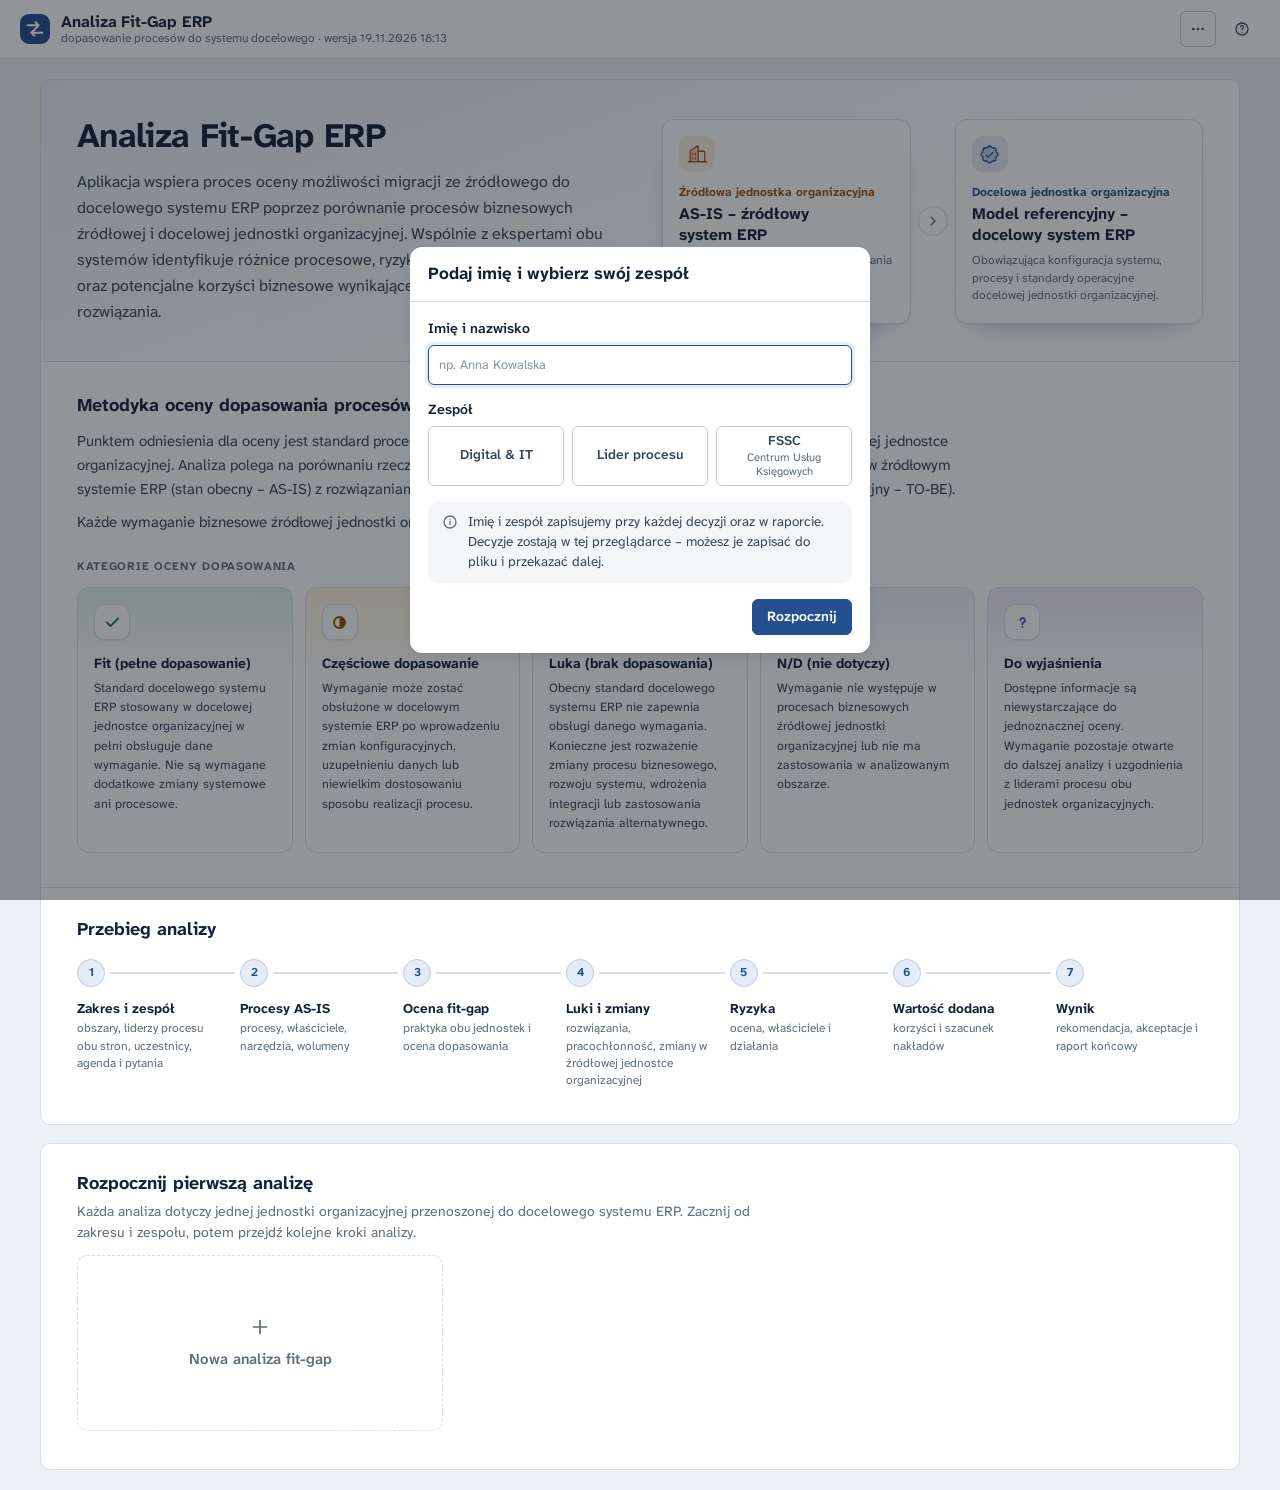
==== commit 035d97bb: "Lider procesu zamiast ekspertów, przebieg analizy w karcie nagłówka - okno „Podaj imię i wybierz swó" ====
--- a/index.html
+++ b/index.html
@@ -279,7 +279,7 @@
 .mig .arr i{display:grid;place-items:center;width:30px;height:30px;border-radius:50%;background:var(--paper);border:1px solid var(--line);color:var(--muted)}
 .mig .arr .ic{width:16px;height:16px;vertical-align:0}
 .st-met{padding:30px 36px 34px;border-top:1px solid var(--line)}
-.st-met h2,.cardb.st-flow h2{font-size:1.2rem;margin:0 0 10px}
+.st-met h2,.st-flow h2{font-size:1.2rem;margin:0 0 10px}
 .st-met .mtext{max-width:92ch;margin:0 0 24px}
 .st-met .mtext p{margin:0 0 8px;color:var(--ink2);line-height:1.62}
 .st-met h3{font-size:.773rem;font-weight:700;letter-spacing:.06em;text-transform:uppercase;color:var(--muted);margin:0 0 12px}
@@ -289,7 +289,7 @@
 .cats .bdg{display:grid;place-items:center;width:36px;height:36px;border-radius:10px;background:var(--paper);color:var(--c);box-shadow:inset 0 0 0 1px var(--line),0 1px 2px rgba(21,35,58,.06);margin-bottom:8px}
 .cats .bdg .ic{width:19px;height:19px;stroke-width:2.4;vertical-align:0}
 .cats b{font-size:.933rem;line-height:1.3;color:var(--ink)}
-.cardb.st-flow{padding:26px 36px 30px}
+.st-flow{padding:28px 36px 34px;border-top:1px solid var(--line)}
 .cardb.st-sec{padding:26px 36px 30px}
 .flow{list-style:none;margin:16px 0 0;padding:0;display:grid;grid-template-columns:repeat(7,minmax(0,1fr));gap:16px;position:relative}
 .flow::before{content:"";position:absolute;left:14px;right:calc(100% / 7 - 14px);top:13px;height:2px;background:var(--line)}
@@ -311,7 +311,7 @@
 @media screen and (max-width:900px){
   .st-top{grid-template-columns:minmax(0,1fr);gap:26px;padding:26px 20px 24px}
   .mig{grid-template-columns:minmax(0,1fr) 44px minmax(0,1fr);grid-template-rows:auto}.mig .arr i{transform:none}
-  .st-met{padding:24px 20px 26px}.cardb.st-flow,.cardb.st-sec{padding:20px 20px 24px}
+  .st-met,.st-flow{padding:24px 20px 26px}.cardb.st-sec{padding:20px 20px 24px}
   .cats li{grid-template-columns:36px minmax(0,1fr);row-gap:3px;align-items:start;background:linear-gradient(90deg,var(--cb) 0,var(--paper) 70%)}.cats li .d{grid-column:2}
 }
 @media screen and (max-width:560px){
@@ -497,6 +497,7 @@
 .whobox .fl{display:block;font-weight:600;font-size:.933rem;margin:0 0 6px;padding:0}
 .whobox .inp{height:40px}
 .whobox .note{margin:16px 0 0}
+.whobox .unitf{margin:14px 0 0}
 .cofld{margin-top:14px}
 .msel>summary{list-style:none;display:flex;align-items:center;justify-content:space-between;gap:10px;cursor:pointer;height:40px;user-select:none}
 .msel>summary::-webkit-details-marker{display:none}
@@ -928,7 +929,7 @@
 <div class="toast" id="toast" role="status" aria-live="polite"></div>
 <div class="tip" id="tip" role="tooltip" hidden></div>
 <input type="file" id="file-in" accept=".json,application/json" hidden>
-<script type="application/json" id="data">{"v":1,"defaults":{"n":"Migracja Construction Chemicals: Symfonia ERP → AX 2012","srcCo":"Construction Chemicals","srcSys":"Symfonia ERP","tgtCo":"Construction Products","tgtSys":"Axapta (AX 2012)"},"fit":[{"k":"F","n":"Fit","l":"Fit (pełne dopasowanie)","d":"standard AX 2012 stosowany w Construction Products w pełni obsługuje dane wymaganie. Nie są wymagane dodatkowe zmiany systemowe ani procesowe.","u":"standard docelowego systemu ERP stosowany w docelowej jednostce organizacyjnej w pełni obsługuje dane wymaganie. Nie są wymagane dodatkowe zmiany systemowe ani procesowe."},{"k":"P","n":"Częściowe","l":"Częściowe dopasowanie","d":"wymaganie może zostać obsłużone w AX 2012 po wprowadzeniu zmian konfiguracyjnych, uzupełnieniu danych lub niewielkim dostosowaniu sposobu realizacji procesu.","u":"wymaganie może zostać obsłużone w docelowym systemie ERP po wprowadzeniu zmian konfiguracyjnych, uzupełnieniu danych lub niewielkim dostosowaniu sposobu realizacji procesu."},{"k":"G","n":"Luka","l":"Luka (brak dopasowania)","d":"obecny standard AX 2012 nie zapewnia obsługi danego wymagania. Konieczne jest rozważenie zmiany procesu biznesowego, rozwoju systemu, wdrożenia integracji lub zastosowania rozwiązania alternatywnego.","u":"obecny standard docelowego systemu ERP nie zapewnia obsługi danego wymagania. Konieczne jest rozważenie zmiany procesu biznesowego, rozwoju systemu, wdrożenia integracji lub zastosowania rozwiązania alternatywnego."},{"k":"N","n":"N/D","l":"N/D (nie dotyczy)","d":"wymaganie nie występuje w procesach biznesowych Construction Chemicals lub nie ma zastosowania w analizowanym obszarze.","u":"wymaganie nie występuje w procesach biznesowych źródłowej jednostki organizacyjnej lub nie ma zastosowania w analizowanym obszarze."},{"k":"O","n":"Do wyjaśnienia","l":"Do wyjaśnienia","d":"dostępne informacje są niewystarczające do jednoznacznej oceny. Wymaganie pozostaje otwarte do dalszej analizy i uzgodnienia z ekspertami obu spółek.","u":"dostępne informacje są niewystarczające do jednoznacznej oceny. Wymaganie pozostaje otwarte do dalszej analizy i uzgodnienia z ekspertami obu jednostek organizacyjnych."}],"res":[{"k":"cfg","n":"Konfiguracja AX 2012","d":"Parametryzacja, dane podstawowe, profile księgowania, wymiary – bez zmian w kodzie."},{"k":"proc","n":"Zmiana procesu w Construction Chemicals","d":"Construction Chemicals przyjmuje sposób pracy stosowany w Construction Products."},{"k":"dev","n":"Rozwój AX 2012","d":"Modyfikacja lub rozszerzenie AX 2012 (kod X++), nowa funkcja."},{"k":"rep","n":"Raport lub wydruk","d":"Nowy raport, wydruk lub zestawienie (AX 2012, Power BI)."},{"k":"int","n":"Integracja","d":"Nowy albo zmieniony interfejs z innym systemem (np. ARA MES, bank, KSeF)."},{"k":"mig","n":"Migracja danych","d":"Przeniesienie, konwersja lub uporządkowanie danych."},{"k":"wa","n":"Obejście poza ERP","d":"Rozwiązanie poza AX 2012: praca ręczna, Excel, inne narzędzie."}],"critRes":["dev","int","wa"],"pri":[{"k":"M","n":"Must","d":"Niezbędne – wymóg prawny albo krytyczne dla działania Construction Chemicals"},{"k":"S","n":"Should","d":"Ważne – istotne dla efektywności, ale możliwe obejście"},{"k":"C","n":"Could","d":"Pożądane – usprawnienie, które można odłożyć"}],"priW":{"M":3,"S":2,"C":1},"fitW":{"F":1,"P":0.5,"G":0},"eff":[{"k":"S","n":"S","d":"do 5 osobodni","md":3},{"k":"M","n":"M","d":"5–15 osobodni","md":10},{"k":"L","n":"L","d":"15–40 osobodni","md":25},{"k":"XL","n":"XL","d":"powyżej 40 osobodni","md":50}],"imp":[{"v":1,"n":"niska","d":"Drobna zmiana sposobu pracy, bez zmian ról"},{"v":2,"n":"średnia","d":"Nowe kroki, dokumenty lub role; potrzebne szkolenie"},{"v":3,"n":"wysoka","d":"Zmiana organizacji pracy, odpowiedzialności lub zasad"}],"dec":[{"k":"P","n":"proponowane"},{"k":"A","n":"zaakceptowane"},{"k":"R","n":"odrzucone"}],"phase":["przed uruchomieniem","przy uruchomieniu","po uruchomieniu"],"harm":[{"k":"Y","n":"Wspólny standard z Construction Products","s":"wspólny standard"},{"k":"P","n":"Częściowo wspólny","s":"częściowo"},{"k":"N","n":"Specyfika Construction Chemicals","s":"specyfika Construction Chemicals"}],"freq":["codziennie","kilka razy w tygodniu","tygodniowo","miesięcznie","kwartalnie","rocznie","ad hoc"],"coTypes":["Construction Chemicals","Construction Products","FSSC","Digital & IT","Partner zewnętrzny"],"roles":["Sponsor","Lider analizy","Key user / ekspert procesu","Konsultant"],"teams":[{"n":"Digital & IT","d":""},{"n":"Ekspert Construction Chemicals","d":"Symfonia ERP i procesy Construction Chemicals"},{"n":"Ekspert Construction Products","d":"AX 2012 i procesy Construction Products"},{"n":"FSSC","d":"Centrum Usług Księgowych"}],"toolsCC":["Symfonia ERP Finanse i Księgowość","Symfonia ERP Handel","Symfonia ERP Środki Trwałe","Symfonia ERP Kadry i Płace","ARA MES (AB Industry)","KSeF","Bankowość elektroniczna","Excel","Poczta e-mail","Power BI"],"toolsCP":["AX 2012 – Księga główna","AX 2012 – Rozrachunki z odbiorcami","AX 2012 – Rozrachunki z dostawcami","AX 2012 – Zarządzanie gotówką i bankami","AX 2012 – Środki trwałe","AX 2012 – Zaopatrzenie","AX 2012 – Sprzedaż i marketing","AX 2012 – Zarządzanie zapasami","AX 2012 – Zarządzanie magazynem","AX 2012 – Transport","AX 2012 – Produkcja","AX 2012 – Planowanie główne","AX 2012 – Budżetowanie","KSeF","WEBCON","Power BI","Excel"],"riskP":[{"v":1,"n":"mało prawdopodobne","d":"Wystąpi tylko w wyjątkowych okolicznościach."},{"v":2,"n":"możliwe","d":"Może wystąpić w trakcie projektu."},{"v":3,"n":"prawdopodobne","d":"Raczej wystąpi, jeśli nic nie zrobimy."},{"v":4,"n":"bardzo prawdopodobne","d":"Wystąpi niemal na pewno."}],"riskI":[{"v":1,"n":"niski","d":"Niewielkie opóźnienie lub koszt, bez wpływu na działanie Construction Chemicals."},{"v":2,"n":"średni","d":"Zauważalne opóźnienie lub koszt; możliwe obejście."},{"v":3,"n":"wysoki","d":"Istotne opóźnienie, koszt lub zakłócenie działania Construction Chemicals."},{"v":4,"n":"bardzo wysoki","d":"Zagraża wykonalności migracji lub ciągłości działania Construction Chemicals."}],"riskLv":[{"n":"niskie","max":3},{"n":"średnie","max":6},{"n":"wysokie","max":9},{"n":"krytyczne","max":16}],"treat":["ograniczenie","akceptacja","przeniesienie","unikanie"],"riskCats":[{"k":"func","n":"Funkcjonalne – luki w AX 2012"},{"k":"tech","n":"Techniczne – platforma AX 2012"},{"k":"data","n":"Dane i migracja"},{"k":"int","n":"Integracje"},{"k":"law","n":"Zgodność z przepisami (VAT, JPK, KSeF)"},{"k":"org","n":"Organizacja i zmiana"},{"k":"plan","n":"Harmonogram i zasoby"},{"k":"cost","n":"Koszty i licencje"},{"k":"cut","n":"Uruchomienie i ciągłość działania"}],"sysRisks":[{"k":"ax-eos","cat":"tech","pr":3,"im":3,"t":"Platforma AX 2012 bez wsparcia producenta","ds":"Microsoft zakończył wsparcie AX 2012 R3: podstawowe 12.10.2021, rozszerzone 10.01.2023. Nie ma już poprawek producenta, także bezpieczeństwa i regulacyjnych. Przeniesienie Construction Chemicals zwiększa zależność od tej platformy, a zmiany prawne (KSeF, JPK) zależą od partnera.","ac":"Potwierdzić plany grupy dla AX 2012 (utrzymanie, migracja do Dynamics 365) i warunki wsparcia partnera dla polskiej lokalizacji."},{"k":"mes","cat":"int","pr":3,"im":3,"t":"Integracja AX 2012 z ARA MES","ds":"Produkcja Construction Chemicals opiera się na integracji Symfonii ERP z ARA MES (AB Industry). Po migracji potrzebny jest nowy interfejs AX 2012 ↔ MES albo przeniesienie funkcji MES do AX 2012.","ac":"Zdecydować o docelowej architekturze produkcji i zamówić u dostawców wycenę interfejsu."},{"k":"md","cat":"data","pr":3,"im":2,"t":"Jakość i harmonizacja danych podstawowych","ds":"Różne indeksy, kontrahenci i plan kont w Construction Chemicals i Construction Products. Bez uporządkowania danych migracja przeniesie błędy i duplikaty do AX 2012.","ac":"Wyznaczyć właścicieli danych i rozpocząć czyszczenie danych przed migracją."},{"k":"cutover","cat":"plan","pr":2,"im":3,"t":"Termin uruchomienia a zamknięcie roku","ds":"Uruchomienie w trakcie roku obrotowego wymaga przeniesienia obrotów i komplikuje sprawozdawczość. Zbiega się też z zamknięciami w FSSC.","ac":"Zaplanować uruchomienie na początek roku obrotowego lub po zamknięciu kwartału; zapewnić wsparcie FSSC."},{"k":"ksef","cat":"law","pr":2,"im":4,"t":"KSeF i JPK dla Construction Chemicals jako nowego podmiotu w AX 2012","ds":"Construction Chemicals wymaga konfiguracji KSeF, JPK i rejestrów VAT w AX 2012 dla swojego NIP. Błędy grożą wstrzymaniem fakturowania lub sankcjami.","ac":"Uzgodnić z integratorem zakres i testy KSeF oraz JPK dla Construction Chemicals przed uruchomieniem."},{"k":"people","cat":"org","pr":3,"im":2,"t":"Zależność od kluczowych osób i obciążenie zespołów","ds":"Wiedza o Symfonii ERP i procesach Construction Chemicals jest w rękach kilku osób, które jednocześnie prowadzą bieżącą pracę.","ac":"Zapewnić zastępstwa i czas key userów na projekt; udokumentować procesy AS-IS."},{"k":"custom","cat":"func","pr":2,"im":2,"t":"Modyfikacje AX 2012 zwiększające dług technologiczny","ds":"Każda modyfikacja AX 2012 wprowadzona dla Construction Chemicals utrudnia utrzymanie i przyszłą zmianę platformy.","ac":"Ograniczyć rozwój AX 2012 do wymagań Must; preferować zmianę procesu w Construction Chemicals."}],"benCats":[{"k":"cost","n":"Koszty IT"},{"k":"eff","n":"Efektywność procesów"},{"k":"ctrl","n":"Kontrola i zgodność"},{"k":"data","n":"Dane i raportowanie"},{"k":"syn","n":"Synergie Construction Products – Construction Chemicals"},{"k":"scale","n":"Skalowalność i rozwój"}],"benefits":[{"k":"b01","cat":"syn","n":"Jedna platforma ERP i wspólny szablon procesów Construction Products i Construction Chemicals","d":"Jedna konfiguracja, jedna dokumentacja procesów, wspólne zmiany prawne i usprawnienia."},{"k":"b02","cat":"cost","n":"Wygaszenie Symfonii ERP – oszczędność licencji i utrzymania","d":"Roczne koszty licencji, utrzymania, infrastruktury i wsparcia Symfonii ERP."},{"k":"b03","cat":"eff","n":"Efektywność FSSC: jeden system i jednolite procedury","d":"Zespół FSSC pracuje w jednym systemie dla obu spółek – krótsze zamknięcie, łatwiejsze zastępstwa."},{"k":"b04","cat":"syn","n":"Automatyzacja rozliczeń wewnątrzgrupowych Construction Chemicals – Construction Products","d":"Mniej ręcznych uzgodnień i różnic przy transakcjach między spółkami."},{"k":"b05","cat":"data","n":"Wspólne dane podstawowe i łączna ekspozycja kredytowa","d":"Wspólni klienci i dostawcy w jednej kartotece, łączny limit i ryzyko kredytowe."},{"k":"b06","cat":"ctrl","n":"Jednolita obsługa wymogów prawnych (KSeF, JPK, VAT)","d":"Jedno rozwiązanie do utrzymania i testowania przy zmianach przepisów."},{"k":"b07","cat":"data","n":"Spójne raportowanie zarządcze i grupowe z jednego źródła","d":"Te same definicje i wymiary w obu spółkach, mniej pracy w Excelu."},{"k":"b08","cat":"ctrl","n":"Lepsza kontrola procesu zakupowego","d":"Zamówienia, dopasowanie faktur, ścieżki akceptacji i rozdział obowiązków jak w Construction Products."},{"k":"b09","cat":"cost","n":"Mniej integracji i niższy koszt ich utrzymania","d":"Wspólne interfejsy z bankami, KSeF i systemami grupy."},{"k":"b10","cat":"eff","n":"Wspólne zespoły wsparcia i kompetencje","d":"Key userzy i IT obsługują jeden system; łatwiejsze zastępstwa."},{"k":"b11","cat":"scale","n":"Łatwiejsza przyszła zmiana platformy dla obu spółek","d":"Jedna wspólna migracja (np. do Dynamics 365) zamiast dwóch odrębnych projektów."},{"k":"b12","cat":"eff","n":"Standaryzacja magazynu i logistyki","d":"Partie, daty ważności, lokalizacje i skanery według standardu Construction Products."}],"benV":[{"v":1,"n":"niska"},{"v":2,"n":"średnia"},{"v":3,"n":"wysoka"},{"v":4,"n":"bardzo wysoka"}],"benCf":[{"v":1,"n":"niska"},{"v":2,"n":"średnia"},{"v":3,"n":"wysoka"}],"benHz":["do 12 miesięcy","1–3 lata","powyżej 3 lat"],"verdict":{"minCov":0.8,"goFit":0.8,"condFit":0.6,"condCrit":5},"verd":[{"k":"go","n":"Migracja rekomendowana","d":"AX 2012 w szablonie Construction Products pokrywa wymagania Construction Chemicals; luki da się zamknąć konfiguracją lub zmianą procesu."},{"k":"cond","n":"Migracja możliwa pod warunkami","d":"Migracja jest wykonalna po spełnieniu warunków: zamknięciu luk krytycznych i ograniczeniu głównych ryzyk."},{"k":"nogo","n":"Migracja niezalecana w obecnym kształcie","d":"Luki i ryzyka przewyższają korzyści – potrzebny inny wariant lub zmiana zakresu."}],"areas":[{"k":"gl","cd":"GL","n":"Księga główna i zamknięcie","i":"book-open-text","c":"c-blue","d":"Plan kont, księgowania, zamknięcie miesiąca i roku, raportowanie, rozrachunki wewnątrzgrupowe, środki trwałe, płace"},{"k":"tax","cd":"TX","n":"Podatki: VAT, CIT, JPK, KSeF","i":"receipt","c":"c-indigo","d":"Rejestry VAT, pliki JPK, faktury ustrukturyzowane KSeF, CIT i podatek odroczony"},{"k":"bank","cd":"BK","n":"Banki i płatności","i":"bank","c":"c-teal","d":"Rachunki i wyciągi, uzgodnienia, przelewy, MPP i biała lista, płynność"},{"k":"ar","cd":"AR","n":"Należności","i":"hand-coins","c":"c-green","d":"Faktury sprzedaży w księdze, rozliczenia wpłat, potwierdzenia sald, windykacja i odpisy"},{"k":"ap","cd":"AP","n":"Zobowiązania – faktury zakupowe","i":"invoice","c":"c-amber","d":"Odbiór faktur (KSeF), rejestracja, weryfikacja i akceptacja, rozrachunki z dostawcami"},{"k":"ctl","cd":"CO","n":"Kontroling i koszty","i":"chart-pie-slice","c":"c-violet","d":"Ośrodki kosztów, budżet, kalkulacja kosztu wyrobów, rentowność"},{"k":"credit","cd":"CR","n":"Kontrola kredytowa","i":"shield-check","c":"c-pink","d":"Limity kredytowe, ubezpieczenie należności, blokady i zwalnianie zamówień, monitoring ryzyka"},{"k":"pur","cd":"PU","n":"Zakupy","i":"shopping-cart","c":"c-cyan","d":"Dostawcy i cenniki, zapotrzebowania i zamówienia, przyjęcie dostaw, import i WNT"},{"k":"sal","cd":"SA","n":"Sprzedaż i obsługa klienta","i":"storefront","c":"c-blue","d":"Klienci, cenniki i rabaty, zamówienia, wydanie i fakturowanie, reklamacje, eksport"},{"k":"wh","cd":"WH","n":"Magazyn","i":"warehouse","c":"c-lime","d":"Magazyny i lokalizacje, partie i daty ważności, dokumenty magazynowe, inwentaryzacja, opakowania zwrotne"},{"k":"trn","cd":"TR","n":"Transport i logistyka","i":"truck","c":"c-teal","d":"Planowanie wysyłek, dostawy luzem i paletowe, koszty transportu, dokumenty i ADR"},{"k":"prd","cd":"PR","n":"Produkcja i jakość","i":"factory","c":"c-slate","d":"Receptury, zlecenia i integracja z ARA MES, planowanie, kontrola jakości, zgodność produktowa"},{"k":"md","cd":"MD","n":"Dane podstawowe i migracja","i":"database","c":"c-navy","d":"Indeksy, kontrahenci, zakres i termin migracji danych, archiwum"},{"k":"rep","cd":"RP","n":"Raportowanie i BI","i":"chart-bar","c":"c-indigo","d":"Raporty operacyjne i zarządcze, Power BI, raportowanie grupowe"},{"k":"it","cd":"IT","n":"Integracje, uprawnienia i utrzymanie","i":"plugs-connected","c":"c-gray","d":"Interfejsy, role i SoD, licencje i wsparcie, infrastruktura i środowiska"}],"procs":[{"k":"gl1","a":"gl","n":"Plan kont i wymiary analityczne","d":"Struktura planu kont, konta syntetyczne i analityczne, słowniki (MPK, projekty), wymiary finansowe w AX 2012, mapowanie na plan kont grupy.","o":"Kierownik zespołu FSSC","q":[{"k":"gl1-1","t":"Jak zbudowany jest plan kont Construction Chemicals (poziomy, analityki, słowniki) i czym różni się od planu kont Construction Products w AX 2012?","h":"W AX 2012 analitykę prowadzi się wymiarami finansowymi, a nie rozbudową kont. Ustal, czy Construction Chemicals może przyjąć plan kont Construction Products – to warunek wspólnego raportowania i jednej procedury w FSSC.","p":"M"},{"k":"gl1-2","t":"Jakie wymiary analityczne (MPK, projekty, linie produktowe, regiony, handlowcy) są potrzebne w raportowaniu Construction Chemicals i jak odwzorować je w wymiarach finansowych AX 2012?","h":"Porównaj z wymiarami używanymi w Construction Products. Nowy wymiar w AX 2012 to konfiguracja; wymiar z własną logiką rozliczeń może wymagać rozwoju.","p":"M"},{"k":"gl1-3","t":"Jak prowadzone jest mapowanie kont na plan kont grupy (raportowanie do konsolidacji) i kto je utrzymuje?","h":"Sprawdź, czy mapowanie w Construction Products jest w AX 2012, czy w narzędziu raportowym grupy.","p":"M"},{"k":"gl1-4","t":"Czy plan kont i słowniki są utrzymywane centralnie (szablon dla wielu spółek), czy osobno dla Construction Chemicals?","h":"Wspólny szablon Construction Products i Construction Chemicals zmniejsza koszt utrzymania – wartość dodana.","p":"S"}]},{"k":"gl2","a":"gl","n":"Dokumenty i księgowania","d":"Typy dokumentów i dzienniki, numeracja, schematy księgowań automatycznych, dekretacja, storna, rozliczenia międzyokresowe, waluty.","o":"Kierownik zespołu FSSC","q":[{"k":"gl2-1","t":"Jakie typy dokumentów i dzienniki księgowe są używane w Construction Chemicals (np. PK, WB, FZ, FS) i jak są numerowane?","h":"Porównaj z dziennikami i sekwencjami numerów w AX 2012 Construction Products. Zmiana symboli dokumentów to typowa zmiana procesowa po stronie Construction Chemicals.","p":"S"},{"k":"gl2-2","t":"Które księgowania powstają automatycznie z modułów (sprzedaż, zakupy, magazyn, produkcja), a które są ręczne? Jak zdefiniowane są schematy księgowań?","h":"W AX 2012 księgowania automatyczne wynikają z profili księgowania i grup magazynowych. Oceń, czy logikę Construction Chemicals da się odwzorować konfiguracją.","p":"M"},{"k":"gl2-3","t":"Jak rozliczane są koszty i przychody międzyokresowe (RMK) oraz rezerwy?","h":"Sprawdź, czy Construction Products używa w AX 2012 harmonogramów lub dzienników okresowych, czy księguje ręcznie.","p":"S"},{"k":"gl2-4","t":"Jak korygowane są błędne księgowania (storno czerwone lub czarne) i jak zatwierdzane są dokumenty PK?","h":"W polskiej praktyce często wymagane jest storno czerwone – sprawdź ustawienia w AX 2012 Construction Products.","p":"S"},{"k":"gl2-5","t":"Jak księgowane są transakcje w walutach obcych i jak liczone są różnice kursowe (kurs NBP z dnia poprzedzającego, wycena na koniec miesiąca)?","h":"Różnice kursowe zrealizowane i niezrealizowane, typy kursów, automatyczny import kursów NBP – porównaj z Construction Products.","p":"M","reg":1}]},{"k":"gl3","a":"gl","n":"Zamknięcie miesiąca i roku","d":"Harmonogram zamknięcia, blokowanie okresów, wyceny i uzgodnienia, zamknięcie roku i bilans otwarcia.","o":"Kierownik zespołu FSSC","q":[{"k":"gl3-1","t":"Jak wygląda harmonogram zamknięcia miesiąca w Construction Chemicals (dzień zamknięcia, kolejność czynności, odpowiedzialni)?","h":"Porównaj z harmonogramem Construction Products. Wspólny kalendarz zamknięcia w FSSC to wartość dodana.","p":"M"},{"k":"gl3-2","t":"Jak blokowane są okresy księgowe i kto może księgować po zamknięciu?","h":"W AX 2012: statusy okresów i uprawnienia do księgowania w zamkniętym okresie.","p":"S"},{"k":"gl3-3","t":"Jakie wyceny i uzgodnienia wykonuje się na koniec miesiąca (różnice kursowe, zapasy, rozrachunki, konta techniczne)?","h":"Ustal, które czynności w Construction Products są zautomatyzowane w AX 2012, a które ręczne.","p":"M"},{"k":"gl3-4","t":"Jak przebiega zamknięcie roku i otwarcie nowego roku (bilans otwarcia, przeksięgowanie wyniku) w Symfonii ERP i w AX 2012?","h":"Termin migracji na początek roku obrotowego upraszcza ten proces.","p":"M"},{"k":"gl3-5","t":"Które czynności zamknięcia są wykonywane w Excelu poza systemem?","h":"Kandydaci do automatyzacji po migracji – wpisz je też w wartości dodanej.","p":"S"}]},{"k":"gl4","a":"gl","n":"Raportowanie statutowe i grupowe","d":"Sprawozdanie finansowe, raporty dla zarządu, raportowanie do grupy (konsolidacja), wsparcie audytu.","o":"Kierownik zespołu FSSC","q":[{"k":"gl4-1","t":"Jakie raporty statutowe (bilans, RZiS, rachunek przepływów, zestawienie zmian w kapitale) powstają w systemie, a jakie poza nim?","h":"Każdy raport, którego nie da się odtworzyć w AX 2012 lub narzędziu raportowym, to luka.","p":"M","reg":1},{"k":"gl4-2","t":"Jak przygotowywane są dane do raportowania grupowego (konsolidacji) i w jakim terminie?","h":"Sprawdź, czy Construction Products zasila raportowanie grupowe bezpośrednio z AX 2012.","p":"M"},{"k":"gl4-3","t":"Jakie miesięczne raporty zarządcze przygotowuje FSSC dla Construction Chemicals i z jakich źródeł danych?","h":"Uzgodnij listę raportów do odtworzenia po migracji.","p":"S"},{"k":"gl4-4","t":"Jak wspierany jest audyt (obroty i salda, zestawienia, wydruki ksiąg, ślad zmian)?","h":"Porównaj z praktyką Construction Products w AX 2012.","p":"S"},{"k":"gl4-5","t":"Czy e-sprawozdanie finansowe (XML) jest przygotowywane z systemu, czy w narzędziu zewnętrznym?","h":"Sprawdź, jak robi to Construction Products – możliwe wspólne narzędzie.","p":"S","reg":1}]},{"k":"gl5","a":"gl","n":"Rozrachunki wewnątrzgrupowe","d":"Transakcje i uzgodnienia z podmiotami grupy (w tym z Construction Products), refaktury, oznaczanie partnerów, eliminacje, potwierdzenia sald.","o":"Kierownik zespołu FSSC","q":[{"k":"gl5-1","t":"Jakie transakcje wewnątrzgrupowe ma Construction Chemicals (sprzedaż i zakupy z podmiotami grupy, usługi, refaktury) i jak są uzgadniane?","h":"Zbierz listę partnerów grupowych i wolumen transakcji.","p":"M"},{"k":"gl5-2","t":"Jak oznaczani są kontrahenci grupowi (kod partnera) na potrzeby eliminacji w konsolidacji?","h":"Porównaj z oznaczeniem w AX 2012 Construction Products.","p":"M"},{"k":"gl5-3","t":"Czy po przejściu na AX 2012 można zautomatyzować transakcje między Construction Chemicals i Construction Products (zamówienie wewnątrzgrupowe tworzy dokument u drugiej strony)?","h":"Wartość dodana wspólnego AX 2012 – sprawdź, czy Construction Products używa funkcji intercompany.","p":"C"}]},{"k":"gl6","a":"gl","n":"Środki trwałe","d":"Ewidencja środków trwałych i WNiP, amortyzacja bilansowa i podatkowa, inwestycje w toku, leasing, sprzęt u klientów.","o":"Kierownik zespołu FSSC","q":[{"k":"gl6-1","t":"Gdzie prowadzona jest ewidencja środków trwałych Construction Chemicals i ile jest pozycji?","h":"Dane do zakresu migracji (karty, wartości, umorzenia).","p":"M"},{"k":"gl6-2","t":"Czy prowadzona jest odrębna amortyzacja bilansowa i podatkowa (różne stawki i metody), a także według zasad grupy?","h":"Sprawdź, ile ksiąg (modeli) amortyzacji używa Construction Products w AX 2012.","p":"M","reg":1},{"k":"gl6-3","t":"Jak rozliczane są inwestycje w toku i przyjęcia środków trwałych (OT)?","h":"Porównaj obieg dokumentów i powiązanie z zakupami w AX 2012 Construction Products.","p":"S"},{"k":"gl6-4","t":"Jak ewidencjonowany jest leasing oraz sprzęt instalowany u klientów (np. urządzenia dozujące)?","h":"Specyfika Construction Chemicals: urządzenia u klientów – lokalizacja, odpowiedzialność, amortyzacja.","p":"S"},{"k":"gl6-5","t":"Jak przeprowadzana jest inwentaryzacja środków trwałych?","h":"","p":"C"}]},{"k":"gl7","a":"gl","n":"Księgowanie płac i rozliczeń pracowniczych","d":"Import list płac do księgi, rozliczenia ZUS i PIT, delegacje, zaliczki, karty firmowe.","o":"Kierownik zespołu FSSC","q":[{"k":"gl7-1","t":"W jakim systemie liczone są płace Construction Chemicals i jak lista płac trafia do księgi (plik, ręcznie, interfejs)?","h":"Sprawdź, jak Construction Products importuje płace do AX 2012; uwzględnij zmiany w systemach kadrowych grupy.","p":"M"},{"k":"gl7-2","t":"Czy płace są rozksięgowywane na ośrodki kosztów i według jakiego klucza?","h":"","p":"S"},{"k":"gl7-3","t":"Jak rozliczane są delegacje, zaliczki i wydatki pracownicze?","h":"Możliwe wspólne narzędzie z Construction Products.","p":"S"}]},{"k":"tx1","a":"tax","n":"VAT i rejestry VAT","d":"Rejestry VAT sprzedaży i zakupów, kody GTU i procedury, transakcje zagraniczne, odwrotne obciążenie, korekty, ulga na złe długi.","o":"Specjalista ds. podatków (FSSC)","q":[{"k":"tx1-1","t":"Jak prowadzone są rejestry VAT w Construction Chemicals i jakie oznaczenia są stosowane (kody GTU, procedury, typy dokumentów)?","h":"Porównaj kody i procedury w AX 2012 Construction Products oraz sposób ich nadawania (automatycznie z kartoteki czy ręcznie).","p":"M","reg":1},{"k":"tx1-2","t":"Jakie transakcje szczególne występują: WDT, WNT, eksport, import towarów i usług, odwrotne obciążenie, transakcje trójstronne?","h":"Każdy typ transakcji musi mieć grupę podatku i rejestr w AX 2012.","p":"M","reg":1},{"k":"tx1-3","t":"Jak obsługiwane są korekty faktur (in plus i in minus) i moment ujęcia korekty w VAT?","h":"","p":"M","reg":1},{"k":"tx1-4","t":"Jak wyliczane są kursy dla VAT przy transakcjach walutowych (kurs z dnia poprzedzającego powstanie obowiązku podatkowego)?","h":"","p":"M","reg":1},{"k":"tx1-5","t":"Czy stosowana jest ulga na złe długi i jak monitorowane są przeterminowane należności i zobowiązania na jej potrzeby?","h":"Sprawdź, czy Construction Products ma raport lub automat w AX 2012.","p":"S","reg":1},{"k":"tx1-6","t":"Czy Construction Chemicals stosuje proporcję lub prewspółczynnik albo ma sprzedaż zwolnioną?","h":"","p":"C"}]},{"k":"tx2","a":"tax","n":"Pliki JPK","d":"Generowanie i wysyłka JPK_V7, struktury na żądanie (JPK_KR, JPK_KR_PD, JPK_MAG, JPK_FA, JPK_WB), weryfikacja, korekty.","o":"Specjalista ds. podatków (FSSC)","q":[{"k":"tx2-1","t":"Jak generowany jest JPK_V7M lub JPK_V7K w Construction Chemicals (z Symfonii ERP, narzędziem zewnętrznym) i jak wygląda kontrola przed wysyłką?","h":"Ustal, czy Construction Products generuje JPK w AX 2012 czy w narzędziu zewnętrznym i kto utrzymuje polską lokalizację AX 2012.","p":"M","reg":1},{"k":"tx2-2","t":"Jakie inne struktury JPK Construction Chemicals przygotowuje na żądanie (JPK_KR, JPK_KR_PD, JPK_MAG, JPK_FA, JPK_WB) i skąd pochodzą dane?","h":"Każda struktura musi być dostępna dla nowego podmiotu w AX 2012.","p":"M","reg":1},{"k":"tx2-3","t":"Czy konta księgowe mają przypisane znaczniki podatkowe dla JPK_KR_PD i kto je utrzymuje?","h":"Przy wspólnym planie kont znaczniki można utrzymywać raz dla obu spółek.","p":"M","reg":1},{"k":"tx2-4","t":"Czy rozwiązanie JPK używane w Construction Products obejmie Construction Chemicals jako kolejny podmiot i jaki jest koszt dodania podmiotu?","h":"Kluczowe dla wykonalności – zapytaj partnera utrzymującego lokalizację AX 2012.","p":"M","reg":1}]},{"k":"tx3","a":"tax","n":"KSeF – faktury ustrukturyzowane","d":"Wystawianie i odbiór faktur w KSeF, numer KSeF, tryb offline i awaryjny, uprawnienia, integracja z ERP.","o":"Specjalista ds. podatków (FSSC)","q":[{"k":"tx3-1","t":"Jak Construction Chemicals wystawia faktury w KSeF (integracja Symfonii ERP, narzędzie pośrednie) i jak obsługuje odrzucenia i błędy?","h":"Porównaj z rozwiązaniem KSeF w AX 2012 Construction Products.","p":"M","reg":1},{"k":"tx3-2","t":"Jak pobierane są faktury zakupowe z KSeF i jak trafiają do rejestracji i obiegu akceptacji?","h":"Powiąż z obszarem Zobowiązania – wspólny proces w FSSC to wartość dodana.","p":"M","reg":1},{"k":"tx3-3","t":"Jak obsługiwane są tryby offline i awaryjny oraz faktury poza KSeF (odbiorcy zagraniczni, konsumenci)?","h":"","p":"M","reg":1},{"k":"tx3-4","t":"Jak zarządzane są uprawnienia i dane uwierzytelniające KSeF dla Construction Chemicals i kto za nie odpowiada?","h":"","p":"S","reg":1},{"k":"tx3-5","t":"Czy rozwiązanie KSeF używane w Construction Products może obsłużyć Construction Chemicals jako kolejny NIP i jaki jest zakres zmian?","h":"Kluczowe dla wykonalności – zakres i koszt po stronie integratora.","p":"M","reg":1}]},{"k":"tx4","a":"tax","n":"CIT, podatek odroczony i inne podatki","d":"Zaliczki CIT, koszty NKUP, podatek odroczony, ceny transferowe, podatek u źródła, podatki i opłaty lokalne.","o":"Specjalista ds. podatków (FSSC)","q":[{"k":"tx4-1","t":"Jak wyliczane są zaliczki CIT i koszty niestanowiące kosztów uzyskania przychodów – w systemie czy w Excelu?","h":"Wyróżnienie NKUP kontami lub wymiarem w AX 2012 – sprawdź praktykę Construction Products.","p":"S","reg":1},{"k":"tx4-2","t":"Jak liczony jest podatek odroczony (różnice przejściowe, np. amortyzacja, rezerwy)?","h":"","p":"S"},{"k":"tx4-3","t":"Jak ewidencjonowany jest podatek u źródła i jak przygotowywana jest dokumentacja cen transferowych dla transakcji w grupie?","h":"","p":"S","reg":1},{"k":"tx4-4","t":"Czy występują inne podatki lub opłaty wymagające ewidencji w ERP (podatek od nieruchomości, opłaty środowiskowe, BDO, opłata produktowa za opakowania)?","h":"Specyfika chemii budowlanej: opakowania i odpady – sprawdź raportowanie BDO.","p":"C","reg":1}]},{"k":"bk1","a":"bank","n":"Rachunki i wyciągi bankowe","d":"Rachunki bankowe, import wyciągów, automatyczne rozliczanie, uzgodnienia, kasa gotówkowa.","o":"Specjalista ds. bankowości (FSSC)","q":[{"k":"bk1-1","t":"Ile rachunków bankowych, w jakich bankach i walutach ma Construction Chemicals i jak importowane są wyciągi (format, częstotliwość)?","h":"Sprawdź formaty wyciągów obsługiwane w AX 2012 Construction Products (np. MT940, CAMT) i czy Construction Chemicals korzysta z tych samych banków.","p":"M"},{"k":"bk1-2","t":"Jaka część pozycji wyciągu rozliczana jest automatycznie z należnościami i zobowiązaniami i jakie reguły dopasowania są stosowane?","h":"Niska automatyzacja w Construction Chemicals i wyższa w Construction Products to wartość dodana migracji.","p":"S"},{"k":"bk1-3","t":"Jak uzgadniane są rachunki bankowe na koniec miesiąca?","h":"","p":"S"},{"k":"bk1-4","t":"Czy Construction Chemicals prowadzi kasę gotówkową (KP, KW, raporty kasowe)?","h":"Sprawdź, czy Construction Products obsługuje kasę w AX 2012.","p":"C"}]},{"k":"bk2","a":"bank","n":"Płatności i przelewy","d":"Propozycje płatności, akceptacje, wysyłka do banku, mechanizm podzielonej płatności, biała lista, płatności zagraniczne, kompensaty.","o":"Specjalista ds. bankowości (FSSC)","q":[{"k":"bk2-1","t":"Jak przygotowywana jest propozycja płatności (kryteria, terminy, priorytety) i kto ją akceptuje?","h":"Porównaj z propozycjami płatności w AX 2012 Construction Products i ścieżką akceptacji.","p":"M"},{"k":"bk2-2","t":"Jak przelewy trafiają do banku (plik, połączenie bezpośrednie, ręcznie w bankowości) i w jakim formacie?","h":"Sprawdź, czy kanał i format Construction Products można użyć dla Construction Chemicals.","p":"M"},{"k":"bk2-3","t":"Jak obsługiwany jest mechanizm podzielonej płatności (MPP) i rachunki VAT?","h":"","p":"M","reg":1},{"k":"bk2-4","t":"Jak weryfikowana jest biała lista podatników VAT przed płatnością i jak dokumentowany jest wynik weryfikacji?","h":"Sprawdź, czy weryfikacja w Construction Products jest automatyczna (AX 2012, narzędzie zewnętrzne).","p":"M","reg":1},{"k":"bk2-5","t":"Jak realizowane są płatności zagraniczne i walutowe?","h":"","p":"S"},{"k":"bk2-6","t":"Czy stosowane są kompensaty, noty kompensacyjne, cash pooling lub netting w grupie?","h":"","p":"S"}]},{"k":"bk3","a":"bank","n":"Płynność i raportowanie gotówki","d":"Prognoza przepływów pieniężnych, raportowanie gotówki do grupy, gwarancje bankowe, faktoring.","o":"Specjalista ds. bankowości (FSSC)","q":[{"k":"bk3-1","t":"Jak przygotowywana jest prognoza płynności i raportowanie gotówki do grupy?","h":"","p":"S"},{"k":"bk3-2","t":"Czy Construction Chemicals korzysta z gwarancji bankowych, akredytyw lub faktoringu i jak są ewidencjonowane?","h":"","p":"C"}]},{"k":"ar1","a":"ar","n":"Faktury sprzedaży w księdze","d":"Przepływ faktur z modułu handlowego do księgi i rejestru VAT, faktury usługowe i ręczne, noty, faktury zaliczkowe.","o":"Specjalista ds. należności (FSSC)","q":[{"k":"ar1-1","t":"Jak faktury sprzedaży trafiają z modułu handlowego do księgi i rejestru VAT? Czy część faktur wystawia się bezpośrednio w module finansowym?","h":"W AX 2012 faktury powstają w sprzedaży lub jako faktury niezależne – porównaj z Construction Products.","p":"M"},{"k":"ar1-2","t":"Jakie dokumenty poza fakturami powstają po stronie należności (noty odsetkowe, obciążeniowe, refaktury)?","h":"","p":"S"},{"k":"ar1-3","t":"Jak obsługiwane są faktury zaliczkowe i końcowe?","h":"","p":"S","reg":1}]},{"k":"ar2","a":"ar","n":"Rozliczenia z klientami","d":"Rozliczanie wpłat, kompensaty, potwierdzenia sald, odsetki i rekompensaty, rabaty posprzedażowe.","o":"Specjalista ds. należności (FSSC)","q":[{"k":"ar2-1","t":"Jak rozliczane są wpłaty klientów (automatycznie z wyciągu, ręcznie) i jak obsługiwane są wpłaty nierozpoznane?","h":"","p":"M"},{"k":"ar2-2","t":"Jak przygotowywane są potwierdzenia sald i uzgodnienia z klientami?","h":"","p":"S"},{"k":"ar2-3","t":"Jak naliczane są odsetki za opóźnienia i rekompensaty za koszty odzyskiwania należności?","h":"Sprawdź automatyzację not odsetkowych w AX 2012 Construction Products.","p":"S"},{"k":"ar2-4","t":"Jak rozliczane są bonusy, rabaty posprzedażowe i korekty dla klientów po stronie należności?","h":"Powiąż z obszarem Sprzedaż – rabaty retro to częsta luka.","p":"M"}]},{"k":"ar3","a":"ar","n":"Windykacja i odpisy","d":"Monitorowanie przeterminowań, przypomnienia i wezwania, windykacja, odpisy aktualizujące.","o":"Specjalista ds. należności (FSSC)","q":[{"k":"ar3-1","t":"Jak monitorowane są należności przeterminowane i wysyłane przypomnienia lub wezwania do zapłaty?","h":"W AX 2012: listy przypomnień – sprawdź, czy Construction Products ich używa.","p":"M"},{"k":"ar3-2","t":"Jak tworzone są odpisy aktualizujące należności (zasady, automatyzacja)?","h":"","p":"S"},{"k":"ar3-3","t":"Kto prowadzi windykację (FSSC, dział handlowy, firma zewnętrzna) i jak jest dokumentowana w systemie?","h":"","p":"S"}]},{"k":"ap1","a":"ap","n":"Odbiór i rejestracja faktur zakupowych","d":"Wpływ faktur (KSeF, e-mail, papier), skanowanie i rozpoznawanie, rejestracja w ERP, dekretacja.","o":"Specjalista ds. zobowiązań (FSSC)","q":[{"k":"ap1-1","t":"Jakimi kanałami wpływają faktury zakupowe do Construction Chemicals (KSeF, PDF e-mailem, papier) i jaki jest wolumen miesięczny?","h":"Wolumen przyda się do szacunku efektów wspólnego procesu w FSSC.","p":"M"},{"k":"ap1-2","t":"Jak faktury są rejestrowane w Symfonii ERP (ręcznie, import z KSeF, rozpoznawanie OCR) i kto to robi (FSSC, Construction Chemicals)?","h":"","p":"M"},{"k":"ap1-3","t":"Czy Construction Products używa narzędzia do obiegu faktur zintegrowanego z AX 2012 (np. WEBCON), które mogłoby objąć Construction Chemicals?","h":"Wspólny obieg faktur w FSSC to wartość dodana.","p":"S"}]},{"k":"ap2","a":"ap","n":"Weryfikacja i akceptacja faktur","d":"Dopasowanie do zamówienia i przyjęcia, opis merytoryczny, akceptacje, rozbieżności, dekretacja kosztów.","o":"Specjalista ds. zobowiązań (FSSC)","q":[{"k":"ap2-1","t":"Jak weryfikowane są faktury za towary i surowce: czy jest dopasowanie do zamówienia i przyjęcia (dopasowanie dwu- lub trójstronne)?","h":"W AX 2012 Construction Products faktura jest dopasowywana do zamówienia zakupu i przyjęcia – jeśli Construction Chemicals nie używa zamówień, to istotna zmiana procesu.","p":"M"},{"k":"ap2-2","t":"Jak przebiega akceptacja merytoryczna faktur kosztowych (usługi, media) i kto akceptuje?","h":"","p":"M"},{"k":"ap2-3","t":"Jak rozwiązywane są rozbieżności ceny i ilości między fakturą a zamówieniem lub przyjęciem?","h":"","p":"S"},{"k":"ap2-4","t":"Jak dekretowane są koszty na ośrodki kosztów i wymiary i czy stosuje się rozdzielniki?","h":"","p":"M"}]},{"k":"ap3","a":"ap","n":"Rozrachunki z dostawcami","d":"Zakładanie dostawców po stronie finansowej, kontrola rachunków bankowych, zaliczki, uzgodnienia sald, terminy płatności.","o":"Specjalista ds. zobowiązań (FSSC)","q":[{"k":"ap3-1","t":"Jak zakładani i weryfikowani są nowi dostawcy oraz zmiany ich rachunków bankowych (biała lista, zatwierdzanie zmian)?","h":"Kontrola zmian rachunków ogranicza ryzyko wyłudzeń – porównaj z Construction Products.","p":"M"},{"k":"ap3-2","t":"Jak obsługiwane są zaliczki dla dostawców i faktury zaliczkowe zakupu?","h":"","p":"S"},{"k":"ap3-3","t":"Czy Construction Chemicals raportuje praktyki płatnicze i terminy zapłaty (sprawozdanie dużych przedsiębiorców) i skąd pochodzą dane?","h":"Sprawdź, czy obowiązek dotyczy Construction Chemicals i jak raport przygotowuje Construction Products.","p":"S","reg":1},{"k":"ap3-4","t":"Jak uzgadniane są salda z dostawcami na koniec okresu?","h":"","p":"C"}]},{"k":"ct1","a":"ctl","n":"Ośrodki kosztów i rozliczenia kosztów","d":"Struktura MPK, klucze podziałowe, rozliczenia kosztów pośrednich i wydziałowych.","o":"Kontroler finansowy","q":[{"k":"ct1-1","t":"Jaka jest struktura ośrodków kosztów w Construction Chemicals i jak koszty są rozliczane (klucze, rozdzielniki)?","h":"","p":"M"},{"k":"ct1-2","t":"Czy koszty wydziałowe i ogólnozakładowe są rozliczane na wyroby i jakim kluczem?","h":"","p":"S"}]},{"k":"ct2","a":"ctl","n":"Budżet i prognozy","d":"Budżetowanie, prognozy, porównanie wykonania z budżetem.","o":"Kontroler finansowy","q":[{"k":"ct2-1","t":"Gdzie przygotowywany jest budżet Construction Chemicals (ERP, Excel, narzędzie grupowe) i jak porównywane jest wykonanie?","h":"","p":"S"},{"k":"ct2-2","t":"Czy Construction Products korzysta w AX 2012 z budżetowania lub kontroli budżetu (np. przy zamówieniach)?","h":"","p":"C"}]},{"k":"ct3","a":"ctl","n":"Kalkulacja kosztu wyrobów i wycena zapasów","d":"Koszt standardowy lub rzeczywisty, kalkulacje planowane, odchylenia, wycena zapasów na koniec okresu.","o":"Kontroler finansowy","q":[{"k":"ct3-1","t":"Jak liczony jest koszt wytworzenia wyrobów w Construction Chemicals (standardowy, rzeczywisty, średni ważony) i w którym systemie (Symfonia ERP, ARA MES, Excel)?","h":"Sprawdź model wyceny zapasów i kalkulacje w AX 2012 Construction Products – zgodność metod wpływa na wynik i wycenę zapasów.","p":"M"},{"k":"ct3-2","t":"Jak analizowane są odchylenia od kosztu standardowego i marża na wyrobie lub kliencie?","h":"","p":"S"},{"k":"ct3-3","t":"Jak wyceniane są zapasy na koniec miesiąca (metoda, odpisy na zapasy wolno rotujące i przeterminowane)?","h":"","p":"M","reg":1}]},{"k":"ct4","a":"ctl","n":"Raportowanie zarządcze i rentowność","d":"Rentowność klientów, produktów i segmentów, raporty dla dyrektora generalnego.","o":"Kontroler finansowy","q":[{"k":"ct4-1","t":"Jakie analizy rentowności (klient, produkt, segment, region) są wymagane przez zarząd Construction Chemicals i skąd pochodzą dane?","h":"","p":"S"},{"k":"ct4-2","t":"Czy wymiary i raporty AX 2012 pozwolą odtworzyć te analizy bez ręcznej pracy w Excelu?","h":"","p":"S"}]},{"k":"cr1","a":"credit","n":"Limity kredytowe i ocena klientów","d":"Przyznawanie i przegląd limitów, ubezpieczenie należności, zabezpieczenia.","o":"Credit controller","q":[{"k":"cr1-1","t":"Jak przyznawane są limity kredytowe (kto, na jakiej podstawie, z jakim udziałem ubezpieczyciela) i gdzie są ewidencjonowane?","h":"","p":"M"},{"k":"cr1-2","t":"Czy limity są powiązane z limitem ubezpieczyciela należności i z zabezpieczeniami (gwarancje, weksle)?","h":"Sprawdź, czy Construction Products przechowuje te dane w AX 2012 czy poza nim.","p":"S"},{"k":"cr1-3","t":"Jak często i przez kogo limity są weryfikowane?","h":"","p":"C"}]},{"k":"cr2","a":"credit","n":"Blokady i zwalnianie zamówień","d":"Kontrola limitu i przeterminowań przy zamówieniu lub wydaniu, blokady, zwalnianie.","o":"Credit controller","q":[{"k":"cr2-1","t":"W którym momencie system sprawdza limit i przeterminowania (oferta, zamówienie, wydanie, faktura)?","h":"Sprawdź konfigurację kontroli limitu w AX 2012 Construction Products i czy obejmuje zamówienia otwarte.","p":"M"},{"k":"cr2-2","t":"Kto i jak zwalnia zablokowane zamówienia (ścieżka akceptacji, dokumentowanie decyzji)?","h":"","p":"M"},{"k":"cr2-3","t":"Czy limit jest wspólny dla grupy powiązanych kontrahentów (holding klienta)?","h":"","p":"S"}]},{"k":"cr3","a":"credit","n":"Monitoring ryzyka kredytowego","d":"Wiekowanie, DSO, klienci zagrożeni, komitet kredytowy, klienci wspólni z Construction Products.","o":"Credit controller","q":[{"k":"cr3-1","t":"Jakie raporty kredytowe są używane (wiekowanie, DSO, przekroczenia limitów) i jak często?","h":"","p":"S"},{"k":"cr3-2","t":"Czy po migracji możliwy będzie wspólny widok ekspozycji na klientów wspólnych dla Construction Chemicals i Construction Products?","h":"Wartość dodana: łączna ekspozycja kredytowa na wspólnych klientów.","p":"S"}]},{"k":"pu1","a":"pur","n":"Dostawcy, umowy i cenniki zakupowe","d":"Kartoteka dostawców, umowy ramowe, cenniki, warunki dostaw (Incoterms), dostawcy grupowi.","o":"Kierownik zakupów","q":[{"k":"pu1-1","t":"Jak prowadzona jest kartoteka dostawców po stronie zakupów (kategorie, warunki płatności i dostawy, Incoterms)?","h":"","p":"M"},{"k":"pu1-2","t":"Czy ceny zakupu są utrzymywane w systemie (cenniki, umowy ramowe), czy podawane na każdym zamówieniu?","h":"","p":"S"},{"k":"pu1-3","t":"Które surowce kupowane są od dostawców grupowych lub z innych spółek grupy i jak wpływa to na proces?","h":"","p":"S"}]},{"k":"pu2","a":"pur","n":"Zapotrzebowania i zamówienia zakupu","d":"Zapotrzebowania, akceptacje, zamówienia, potwierdzenia, monitorowanie terminów, planowanie zakupu surowców.","o":"Kierownik zakupów","q":[{"k":"pu2-1","t":"Czy zakupy Construction Chemicals (surowce, opakowania, usługi) są rejestrowane jako zamówienia w systemie? Jaka część zakupów ma zamówienie?","h":"Brak zamówień oznacza istotną zmianę procesu w AX 2012 (dopasowanie faktur, zobowiązania).","p":"M"},{"k":"pu2-2","t":"Jak przebiega akceptacja zapotrzebowań i zamówień (progi kwotowe, ścieżki)?","h":"","p":"M"},{"k":"pu2-3","t":"Jak planowany jest zakup surowców (MRP, punkt zamawiania, ręcznie)?","h":"Powiąż z obszarem Produkcja i jakość.","p":"S"},{"k":"pu2-4","t":"Jak monitorowane są terminy dostaw i potwierdzenia od dostawców?","h":"","p":"C"}]},{"k":"pu3","a":"pur","n":"Przyjęcie dostaw i kontrola jakości surowca","d":"Przyjęcie na magazyn z odniesieniem do zamówienia, kontrola jakości, kwarantanna, zwroty do dostawców.","o":"Kierownik zakupów","q":[{"k":"pu3-1","t":"Jak rejestrowane jest przyjęcie dostawy (PZ) – czy z odniesieniem do zamówienia – i kto to robi?","h":"","p":"M"},{"k":"pu3-2","t":"Czy surowce przechodzą kontrolę jakości przed dopuszczeniem do produkcji (status partii, kwarantanna, świadectwo dostawcy)?","h":"Ważne w chemii budowlanej: partie i świadectwa jakości dostawców.","p":"M"},{"k":"pu3-3","t":"Jak obsługiwane są reklamacje i zwroty do dostawców?","h":"","p":"S"}]},{"k":"pu4","a":"pur","n":"Import, WNT i koszty nabycia","d":"Zakupy z UE i spoza UE, odprawa celna, koszty dodatkowe w wartości zapasu.","o":"Kierownik zakupów","q":[{"k":"pu4-1","t":"Jaka część surowców pochodzi z UE (WNT), a jaka spoza UE (import, odprawa celna)?","h":"","p":"S"},{"k":"pu4-2","t":"Jak koszty dodatkowe (transport, cło, ubezpieczenie) są doliczane do wartości zakupu i zapasu?","h":"Sprawdź, czy Construction Products używa w AX 2012 kosztów dodatkowych na zamówieniach zakupu.","p":"M"}]},{"k":"sa1","a":"sal","n":"Klienci i warunki handlowe","d":"Kartoteka klientów, płatnicy i odbiorcy, miejsca dostaw (np. węzły betoniarskie), segmentacja, klienci wspólni z Construction Products.","o":"Kierownik obsługi klienta","q":[{"k":"sa1-1","t":"Jak zbudowana jest kartoteka klientów Construction Chemicals (płatnik, odbiorca, miejsca dostaw) i ilu klientów jest wspólnych z Construction Products?","h":"","p":"M"},{"k":"sa1-2","t":"Jak zakładani i zatwierdzani są nowi klienci (NIP, VIES, biała lista, limit kredytowy)?","h":"","p":"M"},{"k":"sa1-3","t":"Jakie segmentacje i atrybuty klienta są wykorzystywane w raportowaniu (segment rynku, region, handlowiec)?","h":"","p":"S"}]},{"k":"sa2","a":"sal","n":"Cenniki, rabaty i umowy handlowe","d":"Cenniki bazowe, ceny indywidualne, rabaty, bonusy posprzedażowe, umowy roczne i projektowe.","o":"Kierownik obsługi klienta","q":[{"k":"sa2-1","t":"Jak ustalane są ceny dla klientów (cenniki bazowe, ceny indywidualne, umowy na budowę lub projekt)?","h":"","p":"M"},{"k":"sa2-2","t":"Jak naliczane i rozliczane są rabaty posprzedażowe i bonusy (progi obrotu, okresy rozliczeń)?","h":"Sprawdź obsługę porozumień rabatowych w AX 2012 Construction Products – często rozwiązywane w Excelu.","p":"M"},{"k":"sa2-3","t":"Czy ceny zależą od jednostki miary i opakowania (kg, l, t, IBC, cysterna) lub od dostawy luzem?","h":"Specyfika Construction Chemicals: produkty płynne – przeliczniki jednostek i gęstość.","p":"M"}]},{"k":"sa3","a":"sal","n":"Oferty i zamówienia sprzedaży","d":"Kanały przyjmowania zamówień, dostępność i terminy, zamówienia ramowe i harmonogramy, uzupełnianie zapasu u klienta.","o":"Kierownik obsługi klienta","q":[{"k":"sa3-1","t":"Jakimi kanałami wpływają zamówienia (telefon, e-mail, portal, EDI) i kto je wprowadza?","h":"","p":"M"},{"k":"sa3-2","t":"Czy stosowane są zamówienia ramowe lub harmonogramy dostaw dla stałych klientów (np. cykliczne dostawy do betoniarni)?","h":"","p":"S"},{"k":"sa3-3","t":"Jak sprawdzana jest dostępność i termin realizacji przy przyjęciu zamówienia?","h":"","p":"S"},{"k":"sa3-4","t":"Czy Construction Chemicals uzupełnia zapas w zbiornikach u klienta (model VMI, konsygnacja) i jak to ewidencjonuje?","h":"Specyfika Construction Chemicals: zbiorniki i dozowniki u klientów – sprawdź odwzorowanie w AX 2012 (magazyn u klienta, konsygnacja).","p":"M"}]},{"k":"sa4","a":"sal","n":"Wydanie i fakturowanie","d":"Wydania WZ, fakturowanie (KSeF), faktury zbiorcze, korekty, dokumenty towarzyszące dostawie.","o":"Kierownik obsługi klienta","q":[{"k":"sa4-1","t":"Jak przebiega wydanie towaru i fakturowanie (faktura do WZ, faktury zbiorcze okresowe)?","h":"","p":"M"},{"k":"sa4-2","t":"Jakie dokumenty muszą towarzyszyć dostawie (WZ, świadectwo jakości, karta charakterystyki, dokumenty ADR) i skąd są drukowane?","h":"","p":"M","reg":1},{"k":"sa4-3","t":"Jak obsługiwane są korekty faktur sprzedaży i ich wysyłka do KSeF?","h":"","p":"M","reg":1}]},{"k":"sa5","a":"sal","n":"Reklamacje i zwroty","d":"Reklamacje jakościowe i ilościowe, zwroty towarów i opakowań, noty uznaniowe.","o":"Kierownik obsługi klienta","q":[{"k":"sa5-1","t":"Jak rejestrowane i rozpatrywane są reklamacje (jakościowe, ilościowe) i czy są prowadzone w systemie?","h":"","p":"S"},{"k":"sa5-2","t":"Jak obsługiwane są zwroty towarów i opakowań zwrotnych (IBC, beczki, palety)?","h":"Opakowania zwrotne: kaucje, salda u klientów – sprawdź, czy Construction Products ma podobny proces (np. palety).","p":"M"}]},{"k":"sa6","a":"sal","n":"Sprzedaż eksportowa i WDT","d":"Sprzedaż do UE i poza UE, dowody dostawy i wywozu, Intrastat.","o":"Kierownik obsługi klienta","q":[{"k":"sa6-1","t":"Jaka część sprzedaży to WDT i eksport i jak gromadzone są dowody dostawy lub wywozu?","h":"","p":"S","reg":1},{"k":"sa6-2","t":"Jak przygotowywane są deklaracje Intrastat – z systemu czy ręcznie?","h":"","p":"S","reg":1}]},{"k":"wh1","a":"wh","n":"Magazyny i lokalizacje","d":"Struktura magazynów, lokalizacje, magazyny zewnętrzne i u klientów.","o":"Kierownik magazynu","q":[{"k":"wh1-1","t":"Ile magazynów prowadzi Construction Chemicals (zakład, magazyny zewnętrzne, u klientów) i czy ewidencja jest prowadzona na lokalizacjach?","h":"","p":"M"},{"k":"wh1-2","t":"Czy Construction Products używa w AX 2012 zaawansowanej gospodarki magazynowej (lokalizacje, skanery) i czy taki model pasuje do Construction Chemicals?","h":"","p":"S"},{"k":"wh1-3","t":"Czy zapasy Construction Chemicals są w magazynach obcych lub konsygnacyjnych i jak są uzgadniane?","h":"","p":"S"}]},{"k":"wh2","a":"wh","n":"Partie, daty ważności i identyfikowalność","d":"Numery partii, daty produkcji i ważności, FEFO, statusy jakości, genealogia partii.","o":"Kierownik magazynu","q":[{"k":"wh2-1","t":"Czy Construction Chemicals ewidencjonuje partie i daty ważności surowców i wyrobów? Czy wydania są realizowane według FEFO?","h":"Kluczowe w chemii budowlanej (okres przydatności) – sprawdź śledzenie partii w AX 2012 Construction Products.","p":"M"},{"k":"wh2-2","t":"Jak blokowane są partie (kwarantanna, negatywny wynik kontroli jakości, przeterminowanie)?","h":"","p":"M"},{"k":"wh2-3","t":"Czy wymagana jest pełna identyfikowalność partii od surowca do klienta i w jakim czasie trzeba ją odtworzyć?","h":"","p":"M","reg":1}]},{"k":"wh3","a":"wh","n":"Dokumenty magazynowe i jednostki miary","d":"PZ, WZ, MM, RW, PW, kompletacja, etykiety i skanery, przeliczniki jednostek.","o":"Kierownik magazynu","q":[{"k":"wh3-1","t":"Jakie dokumenty magazynowe są używane w Construction Chemicals (PZ, WZ, MM, RW, PW) i czy powstają w systemie, czy ręcznie?","h":"","p":"M"},{"k":"wh3-2","t":"Czy magazyn pracuje na skanerach i etykietach (np. etykiety CLP na opakowaniach)?","h":"","p":"S"},{"k":"wh3-3","t":"Jak obsługiwane są jednostki miary i przeliczniki (kg, l, t, szt., IBC), w tym gęstość produktów płynnych?","h":"Sprawdź przeliczniki jednostek dla produktu w AX 2012 – konwersja kg↔l zależna od produktu.","p":"M"}]},{"k":"wh4","a":"wh","n":"Inwentaryzacja i wycena rozchodu","d":"Inwentaryzacje okresowe i ciągłe, rozliczanie różnic, metoda wyceny rozchodu.","o":"Kierownik magazynu","q":[{"k":"wh4-1","t":"Jak przeprowadzana jest inwentaryzacja (roczna, ciągła, cykliczna) i rozliczanie różnic?","h":"","p":"S","reg":1},{"k":"wh4-2","t":"Jaka metoda wyceny rozchodu jest stosowana (FIFO, średnia ważona, standard) i czy jest zgodna z Construction Products?","h":"Zmiana metody wyceny ma skutki księgowe – decyzja do akceptacji przez finanse.","p":"M"}]},{"k":"wh5","a":"wh","n":"Opakowania zwrotne i towary niebezpieczne","d":"IBC, beczki, palety, kaucje; klasyfikacja ADR i CLP, ograniczenia składowania.","o":"Kierownik magazynu","q":[{"k":"wh5-1","t":"Jak ewidencjonowane są opakowania zwrotne (IBC, beczki, palety) – salda u klientów, kaucje, zwroty?","h":"","p":"M"},{"k":"wh5-2","t":"Czy system przechowuje klasyfikację ADR i CLP produktów i ogranicza składowanie lub wysyłkę?","h":"","p":"S","reg":1}]},{"k":"tr1","a":"trn","n":"Planowanie i realizacja wysyłek","d":"Planowanie dostaw, przewoźnicy, rodzaje dostaw (luzem, paletowe, kurier), awizacje.","o":"Kierownik logistyki","q":[{"k":"tr1-1","t":"Jak planowane są wysyłki (system, Excel, przewoźnik) i kto wybiera przewoźnika?","h":"","p":"S"},{"k":"tr1-2","t":"Jakie rodzaje dostaw realizuje Construction Chemicals (cysterny luzem, palety, kurier, odbiór własny) i jakie wymagania ma każdy z nich?","h":"Dostawy luzem: ważenie, plomby, mycie cystern – specyfika Construction Chemicals.","p":"M"},{"k":"tr1-3","t":"Czy Construction Products używa w AX 2012 modułu transportowego lub zewnętrznego systemu?","h":"","p":"C"}]},{"k":"tr2","a":"trn","n":"Koszty transportu i rozliczenia z przewoźnikami","d":"Stawki frachtowe, faktury przewoźników, przypisanie kosztu do dostaw, refaktura na klienta.","o":"Kierownik logistyki","q":[{"k":"tr2-1","t":"Jak naliczane i weryfikowane są koszty transportu (stawki, faktury przewoźników) i czy są przypisywane do dostaw lub klientów?","h":"","p":"S"},{"k":"tr2-2","t":"Czy koszt transportu jest refakturowany na klienta lub wliczony w cenę (Incoterms)?","h":"","p":"S"}]},{"k":"tr3","a":"trn","n":"Dokumenty transportowe i ADR","d":"WZ, CMR, dokumenty ADR, inne wymagania przewozowe.","o":"Kierownik logistyki","q":[{"k":"tr3-1","t":"Jakie dokumenty transportowe są wymagane (CMR, dokumenty ADR, instrukcje pisemne) i skąd są generowane?","h":"","p":"M","reg":1},{"k":"tr3-2","t":"Czy któreś produkty podlegają szczególnym przepisom przewozowym lub monitorowaniu (np. SENT)?","h":"Zweryfikuj z logistyką i doradcą ds. bezpieczeństwa (DGSA).","p":"C","reg":1}]},{"k":"pr1","a":"prd","n":"Receptury i dane techniczne","d":"Receptury (formuły) i ich wersje, zamienniki surowców, karty technologiczne, poufność receptur.","o":"Kierownik produkcji","q":[{"k":"pr1-1","t":"Gdzie utrzymywane są receptury (Symfonia ERP, ARA MES, system laboratoryjny) i kto je zatwierdza?","h":"Sprawdź, czy Construction Products używa w AX 2012 formuł (produkcja procesowa) czy zestawień materiałowych.","p":"M"},{"k":"pr1-2","t":"Jak obsługiwane są wersje receptur i zamienniki surowców?","h":"","p":"S"},{"k":"pr1-3","t":"Czy receptury zawierają dane poufne (know-how grupy) wymagające ograniczonego dostępu?","h":"","p":"S"}]},{"k":"pr2","a":"prd","n":"Zlecenia produkcyjne i integracja z ARA MES","d":"Zlecenia, przekazanie do ARA MES, potwierdzenia, zużycia, przyjęcie wyrobu, rozliczenie zlecenia.","o":"Kierownik produkcji","q":[{"k":"pr2-1","t":"Jak powstają zlecenia produkcyjne i jak są przekazywane do ARA MES (AB Industry)?","h":"Kluczowa integracja: po migracji AX 2012 musi zastąpić Symfonię ERP jako system nadrzędny dla MES.","p":"M"},{"k":"pr2-2","t":"Jakie dane wracają z ARA MES do Symfonii ERP (zużycia, produkcja, partie, czasy) i jak często?","h":"","p":"M"},{"k":"pr2-3","t":"Czy ARA MES zostaje po migracji, czy jego funkcje przejmie produkcja w AX 2012 (jak w Construction Products)?","h":"Decyzja architektoniczna – wpływa na koszt, ryzyko i harmonogram.","p":"M"},{"k":"pr2-4","t":"Jak rozliczane są zlecenia (zużycie normatywne lub rzeczywiste, odpad, produkty uboczne)?","h":"","p":"M"}]},{"k":"pr3","a":"prd","n":"Planowanie produkcji","d":"Plan produkcji na zamówienie i na magazyn, MRP, zapotrzebowanie na surowce, zdolności.","o":"Kierownik produkcji","q":[{"k":"pr3-1","t":"Jak planowana jest produkcja (na zamówienie, na magazyn) i czy stosowane jest MRP?","h":"","p":"S"},{"k":"pr3-2","t":"Czy Construction Products używa planowania głównego w AX 2012 i czy Construction Chemicals mogłoby przyjąć ten sposób planowania?","h":"","p":"S"}]},{"k":"pr4","a":"prd","n":"Kontrola jakości i świadectwa","d":"Badania laboratoryjne, wyniki, zwolnienie partii, świadectwa jakości dla klientów.","o":"Kierownik jakości","q":[{"k":"pr4-1","t":"Gdzie rejestrowane są wyniki badań laboratoryjnych i jak partia jest zwalniana do sprzedaży?","h":"","p":"M"},{"k":"pr4-2","t":"Jak generowane są świadectwa jakości dla klientów i czy są powiązane z partią?","h":"","p":"M"}]},{"k":"pr5","a":"prd","n":"Zgodność produktowa (REACH, CLP)","d":"Klasyfikacja produktów, karty charakterystyki, etykiety, deklaracje właściwości użytkowych.","o":"Kierownik jakości","q":[{"k":"pr5-1","t":"Gdzie utrzymywane są karty charakterystyki i klasyfikacja CLP produktów i jak trafiają do klientów?","h":"","p":"S","reg":1},{"k":"pr5-2","t":"Czy ERP musi drukować etykiety zgodne z CLP lub deklaracje właściwości użytkowych?","h":"","p":"S","reg":1}]},{"k":"md1","a":"md","n":"Indeksy materiałowe i produkty","d":"Kartoteka surowców, opakowań, wyrobów i towarów, grupy, jednostki, atrybuty.","o":"Właściciel danych podstawowych","q":[{"k":"md1-1","t":"Ile indeksów (surowce, opakowania, wyroby, towary) ma Construction Chemicals i jaki jest ich stan (duplikaty, nieaktywne)?","h":"","p":"M"},{"k":"md1-2","t":"Czy indeksy Construction Chemicals i Construction Products mogą mieć wspólną strukturę kodowania i grup towarowych?","h":"Harmonizacja danych podstawowych: wartość dodana i zarazem ryzyko projektu.","p":"S"}]},{"k":"md2","a":"md","n":"Kontrahenci","d":"Klienci i dostawcy, deduplikacja, wspólni kontrahenci z Construction Products, właściciel danych.","o":"Właściciel danych podstawowych","q":[{"k":"md2-1","t":"Ilu aktywnych klientów i dostawców ma Construction Chemicals i ilu jest wspólnych z Construction Products?","h":"","p":"M"},{"k":"md2-2","t":"Kto będzie właścicielem danych kontrahentów po migracji (Construction Chemicals, FSSC, Construction Products)?","h":"","p":"M"}]},{"k":"md3","a":"md","n":"Zakres i termin migracji","d":"Salda, otwarte pozycje, zapasy, środki trwałe, otwarte zamówienia, historia, archiwum, czyszczenie danych.","o":"Lider analizy","q":[{"k":"md3-1","t":"Jakie dane muszą zostać przeniesione (salda kont, otwarte należności i zobowiązania, zapasy z partiami, środki trwałe, otwarte zamówienia)?","h":"","p":"M"},{"k":"md3-2","t":"Ile lat historii musi być dostępne i czy wystarczy archiwum Symfonii ERP w trybie tylko do odczytu?","h":"Obowiązek przechowywania ksiąg – archiwum (licencja do odczytu) zamiast migracji historii.","p":"M","reg":1},{"k":"md3-3","t":"Kiedy najlepiej przeprowadzić migrację (początek roku obrotowego, po zamknięciu miesiąca) i jakie są okna wykluczone?","h":"","p":"M"},{"k":"md3-4","t":"Kto odpowiada za czyszczenie danych przed migracją i za ich akceptację?","h":"","p":"S"}]},{"k":"rp1","a":"rep","n":"Raporty operacyjne i zarządcze","d":"Kluczowe raporty z Symfonii ERP, eksporty do Excela, wskaźniki.","o":"Kontroler finansowy","q":[{"k":"rp1-1","t":"Jakie raporty z Symfonii ERP są krytyczne dla Construction Chemicals (lista 10 najważniejszych) i kto ich używa?","h":"Każdy raport trzeba zmapować na raport AX 2012 lub BI – inaczej to luka.","p":"M"},{"k":"rp1-2","t":"Które raporty powstają w Excelu na podstawie eksportów i jak często?","h":"","p":"S"}]},{"k":"rp2","a":"rep","n":"BI i raportowanie grupowe","d":"Power BI, hurtownia danych, raporty dla grupy.","o":"Kontroler finansowy","q":[{"k":"rp2-1","t":"Czy Construction Chemicals korzysta z raportów Power BI lub hurtowni danych zasilanych z ERP?","h":"Sprawdź, czy dane AX 2012 Construction Products są już w hurtowni – Construction Chemicals może z niej skorzystać.","p":"S"},{"k":"rp2-2","t":"Czy wspólne źródło danych AX 2012 dla Construction Products i Construction Chemicals uprości raportowanie grupowe i zarządcze?","h":"","p":"S"}]},{"k":"it1","a":"it","n":"Interfejsy i integracje","d":"Systemy zintegrowane z Symfonią ERP (ARA MES, banki, KSeF, EDI, CRM, płace) i ich odpowiedniki w AX 2012.","o":"Administrator systemu (IT)","q":[{"k":"it1-1","t":"Jakie systemy są zintegrowane z Symfonią ERP w Construction Chemicals (ARA MES, bankowość, KSeF, EDI, CRM, płace) i jaką technologią?","h":"Inwentaryzacja interfejsów – każdy wymaga nowego połączenia z AX 2012.","p":"M"},{"k":"it1-2","t":"Które z tych integracji mają odpowiedniki w AX 2012 Construction Products i mogą zostać użyte ponownie?","h":"","p":"M"},{"k":"it1-3","t":"Czy nowe integracje mogą korzystać z platformy integracyjnej grupy (np. MuleSoft)?","h":"","p":"C"}]},{"k":"it2","a":"it","n":"Uprawnienia i rozdział obowiązków","d":"Role i uprawnienia, rozdział obowiązków (SoD), przeglądy dostępów.","o":"Administrator systemu (IT)","q":[{"k":"it2-1","t":"Jak zdefiniowane są role i uprawnienia w Symfonii ERP i czy są okresowo przeglądane?","h":"","p":"S"},{"k":"it2-2","t":"Czy model ról AX 2012 w Construction Products (z kontrolą rozdziału obowiązków) można przyjąć dla użytkowników Construction Chemicals?","h":"","p":"S"}]},{"k":"it3","a":"it","n":"Licencje, użytkownicy i wsparcie","d":"Liczba użytkowników, licencje, partnerzy wsparcia, koszty utrzymania, plany platformy.","o":"Administrator systemu (IT)","q":[{"k":"it3-1","t":"Ilu użytkowników Symfonii ERP ma Construction Chemicals (według modułów) i jaki jest roczny koszt licencji i utrzymania?","h":"Dane do szacunku nakładów i oszczędności w kroku 6.","p":"M"},{"k":"it3-2","t":"Kto wspiera Symfonię ERP i AX 2012 (zespół wewnętrzny, partner) i na jakich warunkach (SLA)?","h":"","p":"S"},{"k":"it3-3","t":"Jakie są plany grupy dla AX 2012 (utrzymanie, migracja do Dynamics 365) i jak wpływają na decyzję o migracji Construction Chemicals?","h":"AX 2012 nie ma wsparcia producenta – zweryfikuj plany dla platformy.","p":"M"}]},{"k":"it4","a":"it","n":"Infrastruktura i środowiska","d":"Serwery AX 2012, przepustowość, środowiska testowe, kopie zapasowe, dostęp zdalny.","o":"Administrator systemu (IT)","q":[{"k":"it4-1","t":"Gdzie działa AX 2012 Construction Products i czy wystarczy zasobów na nową firmę i użytkowników Construction Chemicals?","h":"","p":"S"},{"k":"it4-2","t":"Czy są dostępne środowiska testowe AX 2012 do zbudowania i przetestowania konfiguracji dla Construction Chemicals?","h":"","p":"S"}]}],"analyses":[]}</script>
+<script type="application/json" id="data">{"v":1,"defaults":{"n":"Migracja Construction Chemicals: Symfonia ERP → AX 2012","srcCo":"Construction Chemicals","srcSys":"Symfonia ERP","tgtCo":"Construction Products","tgtSys":"Axapta (AX 2012)"},"fit":[{"k":"F","n":"Fit","l":"Fit (pełne dopasowanie)","d":"standard AX 2012 stosowany w Construction Products w pełni obsługuje dane wymaganie. Nie są wymagane dodatkowe zmiany systemowe ani procesowe.","u":"standard docelowego systemu ERP stosowany w docelowej jednostce organizacyjnej w pełni obsługuje dane wymaganie. Nie są wymagane dodatkowe zmiany systemowe ani procesowe."},{"k":"P","n":"Częściowe","l":"Częściowe dopasowanie","d":"wymaganie może zostać obsłużone w AX 2012 po wprowadzeniu zmian konfiguracyjnych, uzupełnieniu danych lub niewielkim dostosowaniu sposobu realizacji procesu.","u":"wymaganie może zostać obsłużone w docelowym systemie ERP po wprowadzeniu zmian konfiguracyjnych, uzupełnieniu danych lub niewielkim dostosowaniu sposobu realizacji procesu."},{"k":"G","n":"Luka","l":"Luka (brak dopasowania)","d":"obecny standard AX 2012 nie zapewnia obsługi danego wymagania. Konieczne jest rozważenie zmiany procesu biznesowego, rozwoju systemu, wdrożenia integracji lub zastosowania rozwiązania alternatywnego.","u":"obecny standard docelowego systemu ERP nie zapewnia obsługi danego wymagania. Konieczne jest rozważenie zmiany procesu biznesowego, rozwoju systemu, wdrożenia integracji lub zastosowania rozwiązania alternatywnego."},{"k":"N","n":"N/D","l":"N/D (nie dotyczy)","d":"wymaganie nie występuje w procesach biznesowych Construction Chemicals lub nie ma zastosowania w analizowanym obszarze.","u":"wymaganie nie występuje w procesach biznesowych źródłowej jednostki organizacyjnej lub nie ma zastosowania w analizowanym obszarze."},{"k":"O","n":"Do wyjaśnienia","l":"Do wyjaśnienia","d":"dostępne informacje są niewystarczające do jednoznacznej oceny. Wymaganie pozostaje otwarte do dalszej analizy i uzgodnienia z liderami procesu obu spółek.","u":"dostępne informacje są niewystarczające do jednoznacznej oceny. Wymaganie pozostaje otwarte do dalszej analizy i uzgodnienia z liderami procesu obu jednostek organizacyjnych."}],"res":[{"k":"cfg","n":"Konfiguracja AX 2012","d":"Parametryzacja, dane podstawowe, profile księgowania, wymiary – bez zmian w kodzie."},{"k":"proc","n":"Zmiana procesu w Construction Chemicals","d":"Construction Chemicals przyjmuje sposób pracy stosowany w Construction Products."},{"k":"dev","n":"Rozwój AX 2012","d":"Modyfikacja lub rozszerzenie AX 2012 (kod X++), nowa funkcja."},{"k":"rep","n":"Raport lub wydruk","d":"Nowy raport, wydruk lub zestawienie (AX 2012, Power BI)."},{"k":"int","n":"Integracja","d":"Nowy albo zmieniony interfejs z innym systemem (np. ARA MES, bank, KSeF)."},{"k":"mig","n":"Migracja danych","d":"Przeniesienie, konwersja lub uporządkowanie danych."},{"k":"wa","n":"Obejście poza ERP","d":"Rozwiązanie poza AX 2012: praca ręczna, Excel, inne narzędzie."}],"critRes":["dev","int","wa"],"pri":[{"k":"M","n":"Must","d":"Niezbędne – wymóg prawny albo krytyczne dla działania Construction Chemicals"},{"k":"S","n":"Should","d":"Ważne – istotne dla efektywności, ale możliwe obejście"},{"k":"C","n":"Could","d":"Pożądane – usprawnienie, które można odłożyć"}],"priW":{"M":3,"S":2,"C":1},"fitW":{"F":1,"P":0.5,"G":0},"eff":[{"k":"S","n":"S","d":"do 5 osobodni","md":3},{"k":"M","n":"M","d":"5–15 osobodni","md":10},{"k":"L","n":"L","d":"15–40 osobodni","md":25},{"k":"XL","n":"XL","d":"powyżej 40 osobodni","md":50}],"imp":[{"v":1,"n":"niska","d":"Drobna zmiana sposobu pracy, bez zmian ról"},{"v":2,"n":"średnia","d":"Nowe kroki, dokumenty lub role; potrzebne szkolenie"},{"v":3,"n":"wysoka","d":"Zmiana organizacji pracy, odpowiedzialności lub zasad"}],"dec":[{"k":"P","n":"proponowane"},{"k":"A","n":"zaakceptowane"},{"k":"R","n":"odrzucone"}],"phase":["przed uruchomieniem","przy uruchomieniu","po uruchomieniu"],"harm":[{"k":"Y","n":"Wspólny standard z Construction Products","s":"wspólny standard"},{"k":"P","n":"Częściowo wspólny","s":"częściowo"},{"k":"N","n":"Specyfika Construction Chemicals","s":"specyfika Construction Chemicals"}],"freq":["codziennie","kilka razy w tygodniu","tygodniowo","miesięcznie","kwartalnie","rocznie","ad hoc"],"coTypes":["Construction Chemicals","Construction Products","FSSC","Digital & IT","Partner zewnętrzny"],"roles":["Sponsor","Lider analizy","Key user / Lider procesu","Konsultant"],"teams":[{"n":"Digital & IT","d":""},{"n":"Lider procesu","d":"","unit":true},{"n":"FSSC","d":"Centrum Usług Księgowych"}],"toolsCC":["Symfonia ERP Finanse i Księgowość","Symfonia ERP Handel","Symfonia ERP Środki Trwałe","Symfonia ERP Kadry i Płace","ARA MES (AB Industry)","KSeF","Bankowość elektroniczna","Excel","Poczta e-mail","Power BI"],"toolsCP":["AX 2012 – Księga główna","AX 2012 – Rozrachunki z odbiorcami","AX 2012 – Rozrachunki z dostawcami","AX 2012 – Zarządzanie gotówką i bankami","AX 2012 – Środki trwałe","AX 2012 – Zaopatrzenie","AX 2012 – Sprzedaż i marketing","AX 2012 – Zarządzanie zapasami","AX 2012 – Zarządzanie magazynem","AX 2012 – Transport","AX 2012 – Produkcja","AX 2012 – Planowanie główne","AX 2012 – Budżetowanie","KSeF","WEBCON","Power BI","Excel"],"riskP":[{"v":1,"n":"mało prawdopodobne","d":"Wystąpi tylko w wyjątkowych okolicznościach."},{"v":2,"n":"możliwe","d":"Może wystąpić w trakcie projektu."},{"v":3,"n":"prawdopodobne","d":"Raczej wystąpi, jeśli nic nie zrobimy."},{"v":4,"n":"bardzo prawdopodobne","d":"Wystąpi niemal na pewno."}],"riskI":[{"v":1,"n":"niski","d":"Niewielkie opóźnienie lub koszt, bez wpływu na działanie Construction Chemicals."},{"v":2,"n":"średni","d":"Zauważalne opóźnienie lub koszt; możliwe obejście."},{"v":3,"n":"wysoki","d":"Istotne opóźnienie, koszt lub zakłócenie działania Construction Chemicals."},{"v":4,"n":"bardzo wysoki","d":"Zagraża wykonalności migracji lub ciągłości działania Construction Chemicals."}],"riskLv":[{"n":"niskie","max":3},{"n":"średnie","max":6},{"n":"wysokie","max":9},{"n":"krytyczne","max":16}],"treat":["ograniczenie","akceptacja","przeniesienie","unikanie"],"riskCats":[{"k":"func","n":"Funkcjonalne – luki w AX 2012"},{"k":"tech","n":"Techniczne – platforma AX 2012"},{"k":"data","n":"Dane i migracja"},{"k":"int","n":"Integracje"},{"k":"law","n":"Zgodność z przepisami (VAT, JPK, KSeF)"},{"k":"org","n":"Organizacja i zmiana"},{"k":"plan","n":"Harmonogram i zasoby"},{"k":"cost","n":"Koszty i licencje"},{"k":"cut","n":"Uruchomienie i ciągłość działania"}],"sysRisks":[{"k":"ax-eos","cat":"tech","pr":3,"im":3,"t":"Platforma AX 2012 bez wsparcia producenta","ds":"Microsoft zakończył wsparcie AX 2012 R3: podstawowe 12.10.2021, rozszerzone 10.01.2023. Nie ma już poprawek producenta, także bezpieczeństwa i regulacyjnych. Przeniesienie Construction Chemicals zwiększa zależność od tej platformy, a zmiany prawne (KSeF, JPK) zależą od partnera.","ac":"Potwierdzić plany grupy dla AX 2012 (utrzymanie, migracja do Dynamics 365) i warunki wsparcia partnera dla polskiej lokalizacji."},{"k":"mes","cat":"int","pr":3,"im":3,"t":"Integracja AX 2012 z ARA MES","ds":"Produkcja Construction Chemicals opiera się na integracji Symfonii ERP z ARA MES (AB Industry). Po migracji potrzebny jest nowy interfejs AX 2012 ↔ MES albo przeniesienie funkcji MES do AX 2012.","ac":"Zdecydować o docelowej architekturze produkcji i zamówić u dostawców wycenę interfejsu."},{"k":"md","cat":"data","pr":3,"im":2,"t":"Jakość i harmonizacja danych podstawowych","ds":"Różne indeksy, kontrahenci i plan kont w Construction Chemicals i Construction Products. Bez uporządkowania danych migracja przeniesie błędy i duplikaty do AX 2012.","ac":"Wyznaczyć właścicieli danych i rozpocząć czyszczenie danych przed migracją."},{"k":"cutover","cat":"plan","pr":2,"im":3,"t":"Termin uruchomienia a zamknięcie roku","ds":"Uruchomienie w trakcie roku obrotowego wymaga przeniesienia obrotów i komplikuje sprawozdawczość. Zbiega się też z zamknięciami w FSSC.","ac":"Zaplanować uruchomienie na początek roku obrotowego lub po zamknięciu kwartału; zapewnić wsparcie FSSC."},{"k":"ksef","cat":"law","pr":2,"im":4,"t":"KSeF i JPK dla Construction Chemicals jako nowego podmiotu w AX 2012","ds":"Construction Chemicals wymaga konfiguracji KSeF, JPK i rejestrów VAT w AX 2012 dla swojego NIP. Błędy grożą wstrzymaniem fakturowania lub sankcjami.","ac":"Uzgodnić z integratorem zakres i testy KSeF oraz JPK dla Construction Chemicals przed uruchomieniem."},{"k":"people","cat":"org","pr":3,"im":2,"t":"Zależność od kluczowych osób i obciążenie zespołów","ds":"Wiedza o Symfonii ERP i procesach Construction Chemicals jest w rękach kilku osób, które jednocześnie prowadzą bieżącą pracę.","ac":"Zapewnić zastępstwa i czas key userów na projekt; udokumentować procesy AS-IS."},{"k":"custom","cat":"func","pr":2,"im":2,"t":"Modyfikacje AX 2012 zwiększające dług technologiczny","ds":"Każda modyfikacja AX 2012 wprowadzona dla Construction Chemicals utrudnia utrzymanie i przyszłą zmianę platformy.","ac":"Ograniczyć rozwój AX 2012 do wymagań Must; preferować zmianę procesu w Construction Chemicals."}],"benCats":[{"k":"cost","n":"Koszty IT"},{"k":"eff","n":"Efektywność procesów"},{"k":"ctrl","n":"Kontrola i zgodność"},{"k":"data","n":"Dane i raportowanie"},{"k":"syn","n":"Synergie Construction Products – Construction Chemicals"},{"k":"scale","n":"Skalowalność i rozwój"}],"benefits":[{"k":"b01","cat":"syn","n":"Jedna platforma ERP i wspólny szablon procesów Construction Products i Construction Chemicals","d":"Jedna konfiguracja, jedna dokumentacja procesów, wspólne zmiany prawne i usprawnienia."},{"k":"b02","cat":"cost","n":"Wygaszenie Symfonii ERP – oszczędność licencji i utrzymania","d":"Roczne koszty licencji, utrzymania, infrastruktury i wsparcia Symfonii ERP."},{"k":"b03","cat":"eff","n":"Efektywność FSSC: jeden system i jednolite procedury","d":"Zespół FSSC pracuje w jednym systemie dla obu spółek – krótsze zamknięcie, łatwiejsze zastępstwa."},{"k":"b04","cat":"syn","n":"Automatyzacja rozliczeń wewnątrzgrupowych Construction Chemicals – Construction Products","d":"Mniej ręcznych uzgodnień i różnic przy transakcjach między spółkami."},{"k":"b05","cat":"data","n":"Wspólne dane podstawowe i łączna ekspozycja kredytowa","d":"Wspólni klienci i dostawcy w jednej kartotece, łączny limit i ryzyko kredytowe."},{"k":"b06","cat":"ctrl","n":"Jednolita obsługa wymogów prawnych (KSeF, JPK, VAT)","d":"Jedno rozwiązanie do utrzymania i testowania przy zmianach przepisów."},{"k":"b07","cat":"data","n":"Spójne raportowanie zarządcze i grupowe z jednego źródła","d":"Te same definicje i wymiary w obu spółkach, mniej pracy w Excelu."},{"k":"b08","cat":"ctrl","n":"Lepsza kontrola procesu zakupowego","d":"Zamówienia, dopasowanie faktur, ścieżki akceptacji i rozdział obowiązków jak w Construction Products."},{"k":"b09","cat":"cost","n":"Mniej integracji i niższy koszt ich utrzymania","d":"Wspólne interfejsy z bankami, KSeF i systemami grupy."},{"k":"b10","cat":"eff","n":"Wspólne zespoły wsparcia i kompetencje","d":"Key userzy i IT obsługują jeden system; łatwiejsze zastępstwa."},{"k":"b11","cat":"scale","n":"Łatwiejsza przyszła zmiana platformy dla obu spółek","d":"Jedna wspólna migracja (np. do Dynamics 365) zamiast dwóch odrębnych projektów."},{"k":"b12","cat":"eff","n":"Standaryzacja magazynu i logistyki","d":"Partie, daty ważności, lokalizacje i skanery według standardu Construction Products."}],"benV":[{"v":1,"n":"niska"},{"v":2,"n":"średnia"},{"v":3,"n":"wysoka"},{"v":4,"n":"bardzo wysoka"}],"benCf":[{"v":1,"n":"niska"},{"v":2,"n":"średnia"},{"v":3,"n":"wysoka"}],"benHz":["do 12 miesięcy","1–3 lata","powyżej 3 lat"],"verdict":{"minCov":0.8,"goFit":0.8,"condFit":0.6,"condCrit":5},"verd":[{"k":"go","n":"Migracja rekomendowana","d":"AX 2012 w szablonie Construction Products pokrywa wymagania Construction Chemicals; luki da się zamknąć konfiguracją lub zmianą procesu."},{"k":"cond","n":"Migracja możliwa pod warunkami","d":"Migracja jest wykonalna po spełnieniu warunków: zamknięciu luk krytycznych i ograniczeniu głównych ryzyk."},{"k":"nogo","n":"Migracja niezalecana w obecnym kształcie","d":"Luki i ryzyka przewyższają korzyści – potrzebny inny wariant lub zmiana zakresu."}],"areas":[{"k":"gl","cd":"GL","n":"Księga główna i zamknięcie","i":"book-open-text","c":"c-blue","d":"Plan kont, księgowania, zamknięcie miesiąca i roku, raportowanie, rozrachunki wewnątrzgrupowe, środki trwałe, płace"},{"k":"tax","cd":"TX","n":"Podatki: VAT, CIT, JPK, KSeF","i":"receipt","c":"c-indigo","d":"Rejestry VAT, pliki JPK, faktury ustrukturyzowane KSeF, CIT i podatek odroczony"},{"k":"bank","cd":"BK","n":"Banki i płatności","i":"bank","c":"c-teal","d":"Rachunki i wyciągi, uzgodnienia, przelewy, MPP i biała lista, płynność"},{"k":"ar","cd":"AR","n":"Należności","i":"hand-coins","c":"c-green","d":"Faktury sprzedaży w księdze, rozliczenia wpłat, potwierdzenia sald, windykacja i odpisy"},{"k":"ap","cd":"AP","n":"Zobowiązania – faktury zakupowe","i":"invoice","c":"c-amber","d":"Odbiór faktur (KSeF), rejestracja, weryfikacja i akceptacja, rozrachunki z dostawcami"},{"k":"ctl","cd":"CO","n":"Kontroling i koszty","i":"chart-pie-slice","c":"c-violet","d":"Ośrodki kosztów, budżet, kalkulacja kosztu wyrobów, rentowność"},{"k":"credit","cd":"CR","n":"Kontrola kredytowa","i":"shield-check","c":"c-pink","d":"Limity kredytowe, ubezpieczenie należności, blokady i zwalnianie zamówień, monitoring ryzyka"},{"k":"pur","cd":"PU","n":"Zakupy","i":"shopping-cart","c":"c-cyan","d":"Dostawcy i cenniki, zapotrzebowania i zamówienia, przyjęcie dostaw, import i WNT"},{"k":"sal","cd":"SA","n":"Sprzedaż i obsługa klienta","i":"storefront","c":"c-blue","d":"Klienci, cenniki i rabaty, zamówienia, wydanie i fakturowanie, reklamacje, eksport"},{"k":"wh","cd":"WH","n":"Magazyn","i":"warehouse","c":"c-lime","d":"Magazyny i lokalizacje, partie i daty ważności, dokumenty magazynowe, inwentaryzacja, opakowania zwrotne"},{"k":"trn","cd":"TR","n":"Transport i logistyka","i":"truck","c":"c-teal","d":"Planowanie wysyłek, dostawy luzem i paletowe, koszty transportu, dokumenty i ADR"},{"k":"prd","cd":"PR","n":"Produkcja i jakość","i":"factory","c":"c-slate","d":"Receptury, zlecenia i integracja z ARA MES, planowanie, kontrola jakości, zgodność produktowa"},{"k":"md","cd":"MD","n":"Dane podstawowe i migracja","i":"database","c":"c-navy","d":"Indeksy, kontrahenci, zakres i termin migracji danych, archiwum"},{"k":"rep","cd":"RP","n":"Raportowanie i BI","i":"chart-bar","c":"c-indigo","d":"Raporty operacyjne i zarządcze, Power BI, raportowanie grupowe"},{"k":"it","cd":"IT","n":"Integracje, uprawnienia i utrzymanie","i":"plugs-connected","c":"c-gray","d":"Interfejsy, role i SoD, licencje i wsparcie, infrastruktura i środowiska"}],"procs":[{"k":"gl1","a":"gl","n":"Plan kont i wymiary analityczne","d":"Struktura planu kont, konta syntetyczne i analityczne, słowniki (MPK, projekty), wymiary finansowe w AX 2012, mapowanie na plan kont grupy.","o":"Kierownik zespołu FSSC","q":[{"k":"gl1-1","t":"Jak zbudowany jest plan kont Construction Chemicals (poziomy, analityki, słowniki) i czym różni się od planu kont Construction Products w AX 2012?","h":"W AX 2012 analitykę prowadzi się wymiarami finansowymi, a nie rozbudową kont. Ustal, czy Construction Chemicals może przyjąć plan kont Construction Products – to warunek wspólnego raportowania i jednej procedury w FSSC.","p":"M"},{"k":"gl1-2","t":"Jakie wymiary analityczne (MPK, projekty, linie produktowe, regiony, handlowcy) są potrzebne w raportowaniu Construction Chemicals i jak odwzorować je w wymiarach finansowych AX 2012?","h":"Porównaj z wymiarami używanymi w Construction Products. Nowy wymiar w AX 2012 to konfiguracja; wymiar z własną logiką rozliczeń może wymagać rozwoju.","p":"M"},{"k":"gl1-3","t":"Jak prowadzone jest mapowanie kont na plan kont grupy (raportowanie do konsolidacji) i kto je utrzymuje?","h":"Sprawdź, czy mapowanie w Construction Products jest w AX 2012, czy w narzędziu raportowym grupy.","p":"M"},{"k":"gl1-4","t":"Czy plan kont i słowniki są utrzymywane centralnie (szablon dla wielu spółek), czy osobno dla Construction Chemicals?","h":"Wspólny szablon Construction Products i Construction Chemicals zmniejsza koszt utrzymania – wartość dodana.","p":"S"}]},{"k":"gl2","a":"gl","n":"Dokumenty i księgowania","d":"Typy dokumentów i dzienniki, numeracja, schematy księgowań automatycznych, dekretacja, storna, rozliczenia międzyokresowe, waluty.","o":"Kierownik zespołu FSSC","q":[{"k":"gl2-1","t":"Jakie typy dokumentów i dzienniki księgowe są używane w Construction Chemicals (np. PK, WB, FZ, FS) i jak są numerowane?","h":"Porównaj z dziennikami i sekwencjami numerów w AX 2012 Construction Products. Zmiana symboli dokumentów to typowa zmiana procesowa po stronie Construction Chemicals.","p":"S"},{"k":"gl2-2","t":"Które księgowania powstają automatycznie z modułów (sprzedaż, zakupy, magazyn, produkcja), a które są ręczne? Jak zdefiniowane są schematy księgowań?","h":"W AX 2012 księgowania automatyczne wynikają z profili księgowania i grup magazynowych. Oceń, czy logikę Construction Chemicals da się odwzorować konfiguracją.","p":"M"},{"k":"gl2-3","t":"Jak rozliczane są koszty i przychody międzyokresowe (RMK) oraz rezerwy?","h":"Sprawdź, czy Construction Products używa w AX 2012 harmonogramów lub dzienników okresowych, czy księguje ręcznie.","p":"S"},{"k":"gl2-4","t":"Jak korygowane są błędne księgowania (storno czerwone lub czarne) i jak zatwierdzane są dokumenty PK?","h":"W polskiej praktyce często wymagane jest storno czerwone – sprawdź ustawienia w AX 2012 Construction Products.","p":"S"},{"k":"gl2-5","t":"Jak księgowane są transakcje w walutach obcych i jak liczone są różnice kursowe (kurs NBP z dnia poprzedzającego, wycena na koniec miesiąca)?","h":"Różnice kursowe zrealizowane i niezrealizowane, typy kursów, automatyczny import kursów NBP – porównaj z Construction Products.","p":"M","reg":1}]},{"k":"gl3","a":"gl","n":"Zamknięcie miesiąca i roku","d":"Harmonogram zamknięcia, blokowanie okresów, wyceny i uzgodnienia, zamknięcie roku i bilans otwarcia.","o":"Kierownik zespołu FSSC","q":[{"k":"gl3-1","t":"Jak wygląda harmonogram zamknięcia miesiąca w Construction Chemicals (dzień zamknięcia, kolejność czynności, odpowiedzialni)?","h":"Porównaj z harmonogramem Construction Products. Wspólny kalendarz zamknięcia w FSSC to wartość dodana.","p":"M"},{"k":"gl3-2","t":"Jak blokowane są okresy księgowe i kto może księgować po zamknięciu?","h":"W AX 2012: statusy okresów i uprawnienia do księgowania w zamkniętym okresie.","p":"S"},{"k":"gl3-3","t":"Jakie wyceny i uzgodnienia wykonuje się na koniec miesiąca (różnice kursowe, zapasy, rozrachunki, konta techniczne)?","h":"Ustal, które czynności w Construction Products są zautomatyzowane w AX 2012, a które ręczne.","p":"M"},{"k":"gl3-4","t":"Jak przebiega zamknięcie roku i otwarcie nowego roku (bilans otwarcia, przeksięgowanie wyniku) w Symfonii ERP i w AX 2012?","h":"Termin migracji na początek roku obrotowego upraszcza ten proces.","p":"M"},{"k":"gl3-5","t":"Które czynności zamknięcia są wykonywane w Excelu poza systemem?","h":"Kandydaci do automatyzacji po migracji – wpisz je też w wartości dodanej.","p":"S"}]},{"k":"gl4","a":"gl","n":"Raportowanie statutowe i grupowe","d":"Sprawozdanie finansowe, raporty dla zarządu, raportowanie do grupy (konsolidacja), wsparcie audytu.","o":"Kierownik zespołu FSSC","q":[{"k":"gl4-1","t":"Jakie raporty statutowe (bilans, RZiS, rachunek przepływów, zestawienie zmian w kapitale) powstają w systemie, a jakie poza nim?","h":"Każdy raport, którego nie da się odtworzyć w AX 2012 lub narzędziu raportowym, to luka.","p":"M","reg":1},{"k":"gl4-2","t":"Jak przygotowywane są dane do raportowania grupowego (konsolidacji) i w jakim terminie?","h":"Sprawdź, czy Construction Products zasila raportowanie grupowe bezpośrednio z AX 2012.","p":"M"},{"k":"gl4-3","t":"Jakie miesięczne raporty zarządcze przygotowuje FSSC dla Construction Chemicals i z jakich źródeł danych?","h":"Uzgodnij listę raportów do odtworzenia po migracji.","p":"S"},{"k":"gl4-4","t":"Jak wspierany jest audyt (obroty i salda, zestawienia, wydruki ksiąg, ślad zmian)?","h":"Porównaj z praktyką Construction Products w AX 2012.","p":"S"},{"k":"gl4-5","t":"Czy e-sprawozdanie finansowe (XML) jest przygotowywane z systemu, czy w narzędziu zewnętrznym?","h":"Sprawdź, jak robi to Construction Products – możliwe wspólne narzędzie.","p":"S","reg":1}]},{"k":"gl5","a":"gl","n":"Rozrachunki wewnątrzgrupowe","d":"Transakcje i uzgodnienia z podmiotami grupy (w tym z Construction Products), refaktury, oznaczanie partnerów, eliminacje, potwierdzenia sald.","o":"Kierownik zespołu FSSC","q":[{"k":"gl5-1","t":"Jakie transakcje wewnątrzgrupowe ma Construction Chemicals (sprzedaż i zakupy z podmiotami grupy, usługi, refaktury) i jak są uzgadniane?","h":"Zbierz listę partnerów grupowych i wolumen transakcji.","p":"M"},{"k":"gl5-2","t":"Jak oznaczani są kontrahenci grupowi (kod partnera) na potrzeby eliminacji w konsolidacji?","h":"Porównaj z oznaczeniem w AX 2012 Construction Products.","p":"M"},{"k":"gl5-3","t":"Czy po przejściu na AX 2012 można zautomatyzować transakcje między Construction Chemicals i Construction Products (zamówienie wewnątrzgrupowe tworzy dokument u drugiej strony)?","h":"Wartość dodana wspólnego AX 2012 – sprawdź, czy Construction Products używa funkcji intercompany.","p":"C"}]},{"k":"gl6","a":"gl","n":"Środki trwałe","d":"Ewidencja środków trwałych i WNiP, amortyzacja bilansowa i podatkowa, inwestycje w toku, leasing, sprzęt u klientów.","o":"Kierownik zespołu FSSC","q":[{"k":"gl6-1","t":"Gdzie prowadzona jest ewidencja środków trwałych Construction Chemicals i ile jest pozycji?","h":"Dane do zakresu migracji (karty, wartości, umorzenia).","p":"M"},{"k":"gl6-2","t":"Czy prowadzona jest odrębna amortyzacja bilansowa i podatkowa (różne stawki i metody), a także według zasad grupy?","h":"Sprawdź, ile ksiąg (modeli) amortyzacji używa Construction Products w AX 2012.","p":"M","reg":1},{"k":"gl6-3","t":"Jak rozliczane są inwestycje w toku i przyjęcia środków trwałych (OT)?","h":"Porównaj obieg dokumentów i powiązanie z zakupami w AX 2012 Construction Products.","p":"S"},{"k":"gl6-4","t":"Jak ewidencjonowany jest leasing oraz sprzęt instalowany u klientów (np. urządzenia dozujące)?","h":"Specyfika Construction Chemicals: urządzenia u klientów – lokalizacja, odpowiedzialność, amortyzacja.","p":"S"},{"k":"gl6-5","t":"Jak przeprowadzana jest inwentaryzacja środków trwałych?","h":"","p":"C"}]},{"k":"gl7","a":"gl","n":"Księgowanie płac i rozliczeń pracowniczych","d":"Import list płac do księgi, rozliczenia ZUS i PIT, delegacje, zaliczki, karty firmowe.","o":"Kierownik zespołu FSSC","q":[{"k":"gl7-1","t":"W jakim systemie liczone są płace Construction Chemicals i jak lista płac trafia do księgi (plik, ręcznie, interfejs)?","h":"Sprawdź, jak Construction Products importuje płace do AX 2012; uwzględnij zmiany w systemach kadrowych grupy.","p":"M"},{"k":"gl7-2","t":"Czy płace są rozksięgowywane na ośrodki kosztów i według jakiego klucza?","h":"","p":"S"},{"k":"gl7-3","t":"Jak rozliczane są delegacje, zaliczki i wydatki pracownicze?","h":"Możliwe wspólne narzędzie z Construction Products.","p":"S"}]},{"k":"tx1","a":"tax","n":"VAT i rejestry VAT","d":"Rejestry VAT sprzedaży i zakupów, kody GTU i procedury, transakcje zagraniczne, odwrotne obciążenie, korekty, ulga na złe długi.","o":"Specjalista ds. podatków (FSSC)","q":[{"k":"tx1-1","t":"Jak prowadzone są rejestry VAT w Construction Chemicals i jakie oznaczenia są stosowane (kody GTU, procedury, typy dokumentów)?","h":"Porównaj kody i procedury w AX 2012 Construction Products oraz sposób ich nadawania (automatycznie z kartoteki czy ręcznie).","p":"M","reg":1},{"k":"tx1-2","t":"Jakie transakcje szczególne występują: WDT, WNT, eksport, import towarów i usług, odwrotne obciążenie, transakcje trójstronne?","h":"Każdy typ transakcji musi mieć grupę podatku i rejestr w AX 2012.","p":"M","reg":1},{"k":"tx1-3","t":"Jak obsługiwane są korekty faktur (in plus i in minus) i moment ujęcia korekty w VAT?","h":"","p":"M","reg":1},{"k":"tx1-4","t":"Jak wyliczane są kursy dla VAT przy transakcjach walutowych (kurs z dnia poprzedzającego powstanie obowiązku podatkowego)?","h":"","p":"M","reg":1},{"k":"tx1-5","t":"Czy stosowana jest ulga na złe długi i jak monitorowane są przeterminowane należności i zobowiązania na jej potrzeby?","h":"Sprawdź, czy Construction Products ma raport lub automat w AX 2012.","p":"S","reg":1},{"k":"tx1-6","t":"Czy Construction Chemicals stosuje proporcję lub prewspółczynnik albo ma sprzedaż zwolnioną?","h":"","p":"C"}]},{"k":"tx2","a":"tax","n":"Pliki JPK","d":"Generowanie i wysyłka JPK_V7, struktury na żądanie (JPK_KR, JPK_KR_PD, JPK_MAG, JPK_FA, JPK_WB), weryfikacja, korekty.","o":"Specjalista ds. podatków (FSSC)","q":[{"k":"tx2-1","t":"Jak generowany jest JPK_V7M lub JPK_V7K w Construction Chemicals (z Symfonii ERP, narzędziem zewnętrznym) i jak wygląda kontrola przed wysyłką?","h":"Ustal, czy Construction Products generuje JPK w AX 2012 czy w narzędziu zewnętrznym i kto utrzymuje polską lokalizację AX 2012.","p":"M","reg":1},{"k":"tx2-2","t":"Jakie inne struktury JPK Construction Chemicals przygotowuje na żądanie (JPK_KR, JPK_KR_PD, JPK_MAG, JPK_FA, JPK_WB) i skąd pochodzą dane?","h":"Każda struktura musi być dostępna dla nowego podmiotu w AX 2012.","p":"M","reg":1},{"k":"tx2-3","t":"Czy konta księgowe mają przypisane znaczniki podatkowe dla JPK_KR_PD i kto je utrzymuje?","h":"Przy wspólnym planie kont znaczniki można utrzymywać raz dla obu spółek.","p":"M","reg":1},{"k":"tx2-4","t":"Czy rozwiązanie JPK używane w Construction Products obejmie Construction Chemicals jako kolejny podmiot i jaki jest koszt dodania podmiotu?","h":"Kluczowe dla wykonalności – zapytaj partnera utrzymującego lokalizację AX 2012.","p":"M","reg":1}]},{"k":"tx3","a":"tax","n":"KSeF – faktury ustrukturyzowane","d":"Wystawianie i odbiór faktur w KSeF, numer KSeF, tryb offline i awaryjny, uprawnienia, integracja z ERP.","o":"Specjalista ds. podatków (FSSC)","q":[{"k":"tx3-1","t":"Jak Construction Chemicals wystawia faktury w KSeF (integracja Symfonii ERP, narzędzie pośrednie) i jak obsługuje odrzucenia i błędy?","h":"Porównaj z rozwiązaniem KSeF w AX 2012 Construction Products.","p":"M","reg":1},{"k":"tx3-2","t":"Jak pobierane są faktury zakupowe z KSeF i jak trafiają do rejestracji i obiegu akceptacji?","h":"Powiąż z obszarem Zobowiązania – wspólny proces w FSSC to wartość dodana.","p":"M","reg":1},{"k":"tx3-3","t":"Jak obsługiwane są tryby offline i awaryjny oraz faktury poza KSeF (odbiorcy zagraniczni, konsumenci)?","h":"","p":"M","reg":1},{"k":"tx3-4","t":"Jak zarządzane są uprawnienia i dane uwierzytelniające KSeF dla Construction Chemicals i kto za nie odpowiada?","h":"","p":"S","reg":1},{"k":"tx3-5","t":"Czy rozwiązanie KSeF używane w Construction Products może obsłużyć Construction Chemicals jako kolejny NIP i jaki jest zakres zmian?","h":"Kluczowe dla wykonalności – zakres i koszt po stronie integratora.","p":"M","reg":1}]},{"k":"tx4","a":"tax","n":"CIT, podatek odroczony i inne podatki","d":"Zaliczki CIT, koszty NKUP, podatek odroczony, ceny transferowe, podatek u źródła, podatki i opłaty lokalne.","o":"Specjalista ds. podatków (FSSC)","q":[{"k":"tx4-1","t":"Jak wyliczane są zaliczki CIT i koszty niestanowiące kosztów uzyskania przychodów – w systemie czy w Excelu?","h":"Wyróżnienie NKUP kontami lub wymiarem w AX 2012 – sprawdź praktykę Construction Products.","p":"S","reg":1},{"k":"tx4-2","t":"Jak liczony jest podatek odroczony (różnice przejściowe, np. amortyzacja, rezerwy)?","h":"","p":"S"},{"k":"tx4-3","t":"Jak ewidencjonowany jest podatek u źródła i jak przygotowywana jest dokumentacja cen transferowych dla transakcji w grupie?","h":"","p":"S","reg":1},{"k":"tx4-4","t":"Czy występują inne podatki lub opłaty wymagające ewidencji w ERP (podatek od nieruchomości, opłaty środowiskowe, BDO, opłata produktowa za opakowania)?","h":"Specyfika chemii budowlanej: opakowania i odpady – sprawdź raportowanie BDO.","p":"C","reg":1}]},{"k":"bk1","a":"bank","n":"Rachunki i wyciągi bankowe","d":"Rachunki bankowe, import wyciągów, automatyczne rozliczanie, uzgodnienia, kasa gotówkowa.","o":"Specjalista ds. bankowości (FSSC)","q":[{"k":"bk1-1","t":"Ile rachunków bankowych, w jakich bankach i walutach ma Construction Chemicals i jak importowane są wyciągi (format, częstotliwość)?","h":"Sprawdź formaty wyciągów obsługiwane w AX 2012 Construction Products (np. MT940, CAMT) i czy Construction Chemicals korzysta z tych samych banków.","p":"M"},{"k":"bk1-2","t":"Jaka część pozycji wyciągu rozliczana jest automatycznie z należnościami i zobowiązaniami i jakie reguły dopasowania są stosowane?","h":"Niska automatyzacja w Construction Chemicals i wyższa w Construction Products to wartość dodana migracji.","p":"S"},{"k":"bk1-3","t":"Jak uzgadniane są rachunki bankowe na koniec miesiąca?","h":"","p":"S"},{"k":"bk1-4","t":"Czy Construction Chemicals prowadzi kasę gotówkową (KP, KW, raporty kasowe)?","h":"Sprawdź, czy Construction Products obsługuje kasę w AX 2012.","p":"C"}]},{"k":"bk2","a":"bank","n":"Płatności i przelewy","d":"Propozycje płatności, akceptacje, wysyłka do banku, mechanizm podzielonej płatności, biała lista, płatności zagraniczne, kompensaty.","o":"Specjalista ds. bankowości (FSSC)","q":[{"k":"bk2-1","t":"Jak przygotowywana jest propozycja płatności (kryteria, terminy, priorytety) i kto ją akceptuje?","h":"Porównaj z propozycjami płatności w AX 2012 Construction Products i ścieżką akceptacji.","p":"M"},{"k":"bk2-2","t":"Jak przelewy trafiają do banku (plik, połączenie bezpośrednie, ręcznie w bankowości) i w jakim formacie?","h":"Sprawdź, czy kanał i format Construction Products można użyć dla Construction Chemicals.","p":"M"},{"k":"bk2-3","t":"Jak obsługiwany jest mechanizm podzielonej płatności (MPP) i rachunki VAT?","h":"","p":"M","reg":1},{"k":"bk2-4","t":"Jak weryfikowana jest biała lista podatników VAT przed płatnością i jak dokumentowany jest wynik weryfikacji?","h":"Sprawdź, czy weryfikacja w Construction Products jest automatyczna (AX 2012, narzędzie zewnętrzne).","p":"M","reg":1},{"k":"bk2-5","t":"Jak realizowane są płatności zagraniczne i walutowe?","h":"","p":"S"},{"k":"bk2-6","t":"Czy stosowane są kompensaty, noty kompensacyjne, cash pooling lub netting w grupie?","h":"","p":"S"}]},{"k":"bk3","a":"bank","n":"Płynność i raportowanie gotówki","d":"Prognoza przepływów pieniężnych, raportowanie gotówki do grupy, gwarancje bankowe, faktoring.","o":"Specjalista ds. bankowości (FSSC)","q":[{"k":"bk3-1","t":"Jak przygotowywana jest prognoza płynności i raportowanie gotówki do grupy?","h":"","p":"S"},{"k":"bk3-2","t":"Czy Construction Chemicals korzysta z gwarancji bankowych, akredytyw lub faktoringu i jak są ewidencjonowane?","h":"","p":"C"}]},{"k":"ar1","a":"ar","n":"Faktury sprzedaży w księdze","d":"Przepływ faktur z modułu handlowego do księgi i rejestru VAT, faktury usługowe i ręczne, noty, faktury zaliczkowe.","o":"Specjalista ds. należności (FSSC)","q":[{"k":"ar1-1","t":"Jak faktury sprzedaży trafiają z modułu handlowego do księgi i rejestru VAT? Czy część faktur wystawia się bezpośrednio w module finansowym?","h":"W AX 2012 faktury powstają w sprzedaży lub jako faktury niezależne – porównaj z Construction Products.","p":"M"},{"k":"ar1-2","t":"Jakie dokumenty poza fakturami powstają po stronie należności (noty odsetkowe, obciążeniowe, refaktury)?","h":"","p":"S"},{"k":"ar1-3","t":"Jak obsługiwane są faktury zaliczkowe i końcowe?","h":"","p":"S","reg":1}]},{"k":"ar2","a":"ar","n":"Rozliczenia z klientami","d":"Rozliczanie wpłat, kompensaty, potwierdzenia sald, odsetki i rekompensaty, rabaty posprzedażowe.","o":"Specjalista ds. należności (FSSC)","q":[{"k":"ar2-1","t":"Jak rozliczane są wpłaty klientów (automatycznie z wyciągu, ręcznie) i jak obsługiwane są wpłaty nierozpoznane?","h":"","p":"M"},{"k":"ar2-2","t":"Jak przygotowywane są potwierdzenia sald i uzgodnienia z klientami?","h":"","p":"S"},{"k":"ar2-3","t":"Jak naliczane są odsetki za opóźnienia i rekompensaty za koszty odzyskiwania należności?","h":"Sprawdź automatyzację not odsetkowych w AX 2012 Construction Products.","p":"S"},{"k":"ar2-4","t":"Jak rozliczane są bonusy, rabaty posprzedażowe i korekty dla klientów po stronie należności?","h":"Powiąż z obszarem Sprzedaż – rabaty retro to częsta luka.","p":"M"}]},{"k":"ar3","a":"ar","n":"Windykacja i odpisy","d":"Monitorowanie przeterminowań, przypomnienia i wezwania, windykacja, odpisy aktualizujące.","o":"Specjalista ds. należności (FSSC)","q":[{"k":"ar3-1","t":"Jak monitorowane są należności przeterminowane i wysyłane przypomnienia lub wezwania do zapłaty?","h":"W AX 2012: listy przypomnień – sprawdź, czy Construction Products ich używa.","p":"M"},{"k":"ar3-2","t":"Jak tworzone są odpisy aktualizujące należności (zasady, automatyzacja)?","h":"","p":"S"},{"k":"ar3-3","t":"Kto prowadzi windykację (FSSC, dział handlowy, firma zewnętrzna) i jak jest dokumentowana w systemie?","h":"","p":"S"}]},{"k":"ap1","a":"ap","n":"Odbiór i rejestracja faktur zakupowych","d":"Wpływ faktur (KSeF, e-mail, papier), skanowanie i rozpoznawanie, rejestracja w ERP, dekretacja.","o":"Specjalista ds. zobowiązań (FSSC)","q":[{"k":"ap1-1","t":"Jakimi kanałami wpływają faktury zakupowe do Construction Chemicals (KSeF, PDF e-mailem, papier) i jaki jest wolumen miesięczny?","h":"Wolumen przyda się do szacunku efektów wspólnego procesu w FSSC.","p":"M"},{"k":"ap1-2","t":"Jak faktury są rejestrowane w Symfonii ERP (ręcznie, import z KSeF, rozpoznawanie OCR) i kto to robi (FSSC, Construction Chemicals)?","h":"","p":"M"},{"k":"ap1-3","t":"Czy Construction Products używa narzędzia do obiegu faktur zintegrowanego z AX 2012 (np. WEBCON), które mogłoby objąć Construction Chemicals?","h":"Wspólny obieg faktur w FSSC to wartość dodana.","p":"S"}]},{"k":"ap2","a":"ap","n":"Weryfikacja i akceptacja faktur","d":"Dopasowanie do zamówienia i przyjęcia, opis merytoryczny, akceptacje, rozbieżności, dekretacja kosztów.","o":"Specjalista ds. zobowiązań (FSSC)","q":[{"k":"ap2-1","t":"Jak weryfikowane są faktury za towary i surowce: czy jest dopasowanie do zamówienia i przyjęcia (dopasowanie dwu- lub trójstronne)?","h":"W AX 2012 Construction Products faktura jest dopasowywana do zamówienia zakupu i przyjęcia – jeśli Construction Chemicals nie używa zamówień, to istotna zmiana procesu.","p":"M"},{"k":"ap2-2","t":"Jak przebiega akceptacja merytoryczna faktur kosztowych (usługi, media) i kto akceptuje?","h":"","p":"M"},{"k":"ap2-3","t":"Jak rozwiązywane są rozbieżności ceny i ilości między fakturą a zamówieniem lub przyjęciem?","h":"","p":"S"},{"k":"ap2-4","t":"Jak dekretowane są koszty na ośrodki kosztów i wymiary i czy stosuje się rozdzielniki?","h":"","p":"M"}]},{"k":"ap3","a":"ap","n":"Rozrachunki z dostawcami","d":"Zakładanie dostawców po stronie finansowej, kontrola rachunków bankowych, zaliczki, uzgodnienia sald, terminy płatności.","o":"Specjalista ds. zobowiązań (FSSC)","q":[{"k":"ap3-1","t":"Jak zakładani i weryfikowani są nowi dostawcy oraz zmiany ich rachunków bankowych (biała lista, zatwierdzanie zmian)?","h":"Kontrola zmian rachunków ogranicza ryzyko wyłudzeń – porównaj z Construction Products.","p":"M"},{"k":"ap3-2","t":"Jak obsługiwane są zaliczki dla dostawców i faktury zaliczkowe zakupu?","h":"","p":"S"},{"k":"ap3-3","t":"Czy Construction Chemicals raportuje praktyki płatnicze i terminy zapłaty (sprawozdanie dużych przedsiębiorców) i skąd pochodzą dane?","h":"Sprawdź, czy obowiązek dotyczy Construction Chemicals i jak raport przygotowuje Construction Products.","p":"S","reg":1},{"k":"ap3-4","t":"Jak uzgadniane są salda z dostawcami na koniec okresu?","h":"","p":"C"}]},{"k":"ct1","a":"ctl","n":"Ośrodki kosztów i rozliczenia kosztów","d":"Struktura MPK, klucze podziałowe, rozliczenia kosztów pośrednich i wydziałowych.","o":"Kontroler finansowy","q":[{"k":"ct1-1","t":"Jaka jest struktura ośrodków kosztów w Construction Chemicals i jak koszty są rozliczane (klucze, rozdzielniki)?","h":"","p":"M"},{"k":"ct1-2","t":"Czy koszty wydziałowe i ogólnozakładowe są rozliczane na wyroby i jakim kluczem?","h":"","p":"S"}]},{"k":"ct2","a":"ctl","n":"Budżet i prognozy","d":"Budżetowanie, prognozy, porównanie wykonania z budżetem.","o":"Kontroler finansowy","q":[{"k":"ct2-1","t":"Gdzie przygotowywany jest budżet Construction Chemicals (ERP, Excel, narzędzie grupowe) i jak porównywane jest wykonanie?","h":"","p":"S"},{"k":"ct2-2","t":"Czy Construction Products korzysta w AX 2012 z budżetowania lub kontroli budżetu (np. przy zamówieniach)?","h":"","p":"C"}]},{"k":"ct3","a":"ctl","n":"Kalkulacja kosztu wyrobów i wycena zapasów","d":"Koszt standardowy lub rzeczywisty, kalkulacje planowane, odchylenia, wycena zapasów na koniec okresu.","o":"Kontroler finansowy","q":[{"k":"ct3-1","t":"Jak liczony jest koszt wytworzenia wyrobów w Construction Chemicals (standardowy, rzeczywisty, średni ważony) i w którym systemie (Symfonia ERP, ARA MES, Excel)?","h":"Sprawdź model wyceny zapasów i kalkulacje w AX 2012 Construction Products – zgodność metod wpływa na wynik i wycenę zapasów.","p":"M"},{"k":"ct3-2","t":"Jak analizowane są odchylenia od kosztu standardowego i marża na wyrobie lub kliencie?","h":"","p":"S"},{"k":"ct3-3","t":"Jak wyceniane są zapasy na koniec miesiąca (metoda, odpisy na zapasy wolno rotujące i przeterminowane)?","h":"","p":"M","reg":1}]},{"k":"ct4","a":"ctl","n":"Raportowanie zarządcze i rentowność","d":"Rentowność klientów, produktów i segmentów, raporty dla dyrektora generalnego.","o":"Kontroler finansowy","q":[{"k":"ct4-1","t":"Jakie analizy rentowności (klient, produkt, segment, region) są wymagane przez zarząd Construction Chemicals i skąd pochodzą dane?","h":"","p":"S"},{"k":"ct4-2","t":"Czy wymiary i raporty AX 2012 pozwolą odtworzyć te analizy bez ręcznej pracy w Excelu?","h":"","p":"S"}]},{"k":"cr1","a":"credit","n":"Limity kredytowe i ocena klientów","d":"Przyznawanie i przegląd limitów, ubezpieczenie należności, zabezpieczenia.","o":"Credit controller","q":[{"k":"cr1-1","t":"Jak przyznawane są limity kredytowe (kto, na jakiej podstawie, z jakim udziałem ubezpieczyciela) i gdzie są ewidencjonowane?","h":"","p":"M"},{"k":"cr1-2","t":"Czy limity są powiązane z limitem ubezpieczyciela należności i z zabezpieczeniami (gwarancje, weksle)?","h":"Sprawdź, czy Construction Products przechowuje te dane w AX 2012 czy poza nim.","p":"S"},{"k":"cr1-3","t":"Jak często i przez kogo limity są weryfikowane?","h":"","p":"C"}]},{"k":"cr2","a":"credit","n":"Blokady i zwalnianie zamówień","d":"Kontrola limitu i przeterminowań przy zamówieniu lub wydaniu, blokady, zwalnianie.","o":"Credit controller","q":[{"k":"cr2-1","t":"W którym momencie system sprawdza limit i przeterminowania (oferta, zamówienie, wydanie, faktura)?","h":"Sprawdź konfigurację kontroli limitu w AX 2012 Construction Products i czy obejmuje zamówienia otwarte.","p":"M"},{"k":"cr2-2","t":"Kto i jak zwalnia zablokowane zamówienia (ścieżka akceptacji, dokumentowanie decyzji)?","h":"","p":"M"},{"k":"cr2-3","t":"Czy limit jest wspólny dla grupy powiązanych kontrahentów (holding klienta)?","h":"","p":"S"}]},{"k":"cr3","a":"credit","n":"Monitoring ryzyka kredytowego","d":"Wiekowanie, DSO, klienci zagrożeni, komitet kredytowy, klienci wspólni z Construction Products.","o":"Credit controller","q":[{"k":"cr3-1","t":"Jakie raporty kredytowe są używane (wiekowanie, DSO, przekroczenia limitów) i jak często?","h":"","p":"S"},{"k":"cr3-2","t":"Czy po migracji możliwy będzie wspólny widok ekspozycji na klientów wspólnych dla Construction Chemicals i Construction Products?","h":"Wartość dodana: łączna ekspozycja kredytowa na wspólnych klientów.","p":"S"}]},{"k":"pu1","a":"pur","n":"Dostawcy, umowy i cenniki zakupowe","d":"Kartoteka dostawców, umowy ramowe, cenniki, warunki dostaw (Incoterms), dostawcy grupowi.","o":"Kierownik zakupów","q":[{"k":"pu1-1","t":"Jak prowadzona jest kartoteka dostawców po stronie zakupów (kategorie, warunki płatności i dostawy, Incoterms)?","h":"","p":"M"},{"k":"pu1-2","t":"Czy ceny zakupu są utrzymywane w systemie (cenniki, umowy ramowe), czy podawane na każdym zamówieniu?","h":"","p":"S"},{"k":"pu1-3","t":"Które surowce kupowane są od dostawców grupowych lub z innych spółek grupy i jak wpływa to na proces?","h":"","p":"S"}]},{"k":"pu2","a":"pur","n":"Zapotrzebowania i zamówienia zakupu","d":"Zapotrzebowania, akceptacje, zamówienia, potwierdzenia, monitorowanie terminów, planowanie zakupu surowców.","o":"Kierownik zakupów","q":[{"k":"pu2-1","t":"Czy zakupy Construction Chemicals (surowce, opakowania, usługi) są rejestrowane jako zamówienia w systemie? Jaka część zakupów ma zamówienie?","h":"Brak zamówień oznacza istotną zmianę procesu w AX 2012 (dopasowanie faktur, zobowiązania).","p":"M"},{"k":"pu2-2","t":"Jak przebiega akceptacja zapotrzebowań i zamówień (progi kwotowe, ścieżki)?","h":"","p":"M"},{"k":"pu2-3","t":"Jak planowany jest zakup surowców (MRP, punkt zamawiania, ręcznie)?","h":"Powiąż z obszarem Produkcja i jakość.","p":"S"},{"k":"pu2-4","t":"Jak monitorowane są terminy dostaw i potwierdzenia od dostawców?","h":"","p":"C"}]},{"k":"pu3","a":"pur","n":"Przyjęcie dostaw i kontrola jakości surowca","d":"Przyjęcie na magazyn z odniesieniem do zamówienia, kontrola jakości, kwarantanna, zwroty do dostawców.","o":"Kierownik zakupów","q":[{"k":"pu3-1","t":"Jak rejestrowane jest przyjęcie dostawy (PZ) – czy z odniesieniem do zamówienia – i kto to robi?","h":"","p":"M"},{"k":"pu3-2","t":"Czy surowce przechodzą kontrolę jakości przed dopuszczeniem do produkcji (status partii, kwarantanna, świadectwo dostawcy)?","h":"Ważne w chemii budowlanej: partie i świadectwa jakości dostawców.","p":"M"},{"k":"pu3-3","t":"Jak obsługiwane są reklamacje i zwroty do dostawców?","h":"","p":"S"}]},{"k":"pu4","a":"pur","n":"Import, WNT i koszty nabycia","d":"Zakupy z UE i spoza UE, odprawa celna, koszty dodatkowe w wartości zapasu.","o":"Kierownik zakupów","q":[{"k":"pu4-1","t":"Jaka część surowców pochodzi z UE (WNT), a jaka spoza UE (import, odprawa celna)?","h":"","p":"S"},{"k":"pu4-2","t":"Jak koszty dodatkowe (transport, cło, ubezpieczenie) są doliczane do wartości zakupu i zapasu?","h":"Sprawdź, czy Construction Products używa w AX 2012 kosztów dodatkowych na zamówieniach zakupu.","p":"M"}]},{"k":"sa1","a":"sal","n":"Klienci i warunki handlowe","d":"Kartoteka klientów, płatnicy i odbiorcy, miejsca dostaw (np. węzły betoniarskie), segmentacja, klienci wspólni z Construction Products.","o":"Kierownik obsługi klienta","q":[{"k":"sa1-1","t":"Jak zbudowana jest kartoteka klientów Construction Chemicals (płatnik, odbiorca, miejsca dostaw) i ilu klientów jest wspólnych z Construction Products?","h":"","p":"M"},{"k":"sa1-2","t":"Jak zakładani i zatwierdzani są nowi klienci (NIP, VIES, biała lista, limit kredytowy)?","h":"","p":"M"},{"k":"sa1-3","t":"Jakie segmentacje i atrybuty klienta są wykorzystywane w raportowaniu (segment rynku, region, handlowiec)?","h":"","p":"S"}]},{"k":"sa2","a":"sal","n":"Cenniki, rabaty i umowy handlowe","d":"Cenniki bazowe, ceny indywidualne, rabaty, bonusy posprzedażowe, umowy roczne i projektowe.","o":"Kierownik obsługi klienta","q":[{"k":"sa2-1","t":"Jak ustalane są ceny dla klientów (cenniki bazowe, ceny indywidualne, umowy na budowę lub projekt)?","h":"","p":"M"},{"k":"sa2-2","t":"Jak naliczane i rozliczane są rabaty posprzedażowe i bonusy (progi obrotu, okresy rozliczeń)?","h":"Sprawdź obsługę porozumień rabatowych w AX 2012 Construction Products – często rozwiązywane w Excelu.","p":"M"},{"k":"sa2-3","t":"Czy ceny zależą od jednostki miary i opakowania (kg, l, t, IBC, cysterna) lub od dostawy luzem?","h":"Specyfika Construction Chemicals: produkty płynne – przeliczniki jednostek i gęstość.","p":"M"}]},{"k":"sa3","a":"sal","n":"Oferty i zamówienia sprzedaży","d":"Kanały przyjmowania zamówień, dostępność i terminy, zamówienia ramowe i harmonogramy, uzupełnianie zapasu u klienta.","o":"Kierownik obsługi klienta","q":[{"k":"sa3-1","t":"Jakimi kanałami wpływają zamówienia (telefon, e-mail, portal, EDI) i kto je wprowadza?","h":"","p":"M"},{"k":"sa3-2","t":"Czy stosowane są zamówienia ramowe lub harmonogramy dostaw dla stałych klientów (np. cykliczne dostawy do betoniarni)?","h":"","p":"S"},{"k":"sa3-3","t":"Jak sprawdzana jest dostępność i termin realizacji przy przyjęciu zamówienia?","h":"","p":"S"},{"k":"sa3-4","t":"Czy Construction Chemicals uzupełnia zapas w zbiornikach u klienta (model VMI, konsygnacja) i jak to ewidencjonuje?","h":"Specyfika Construction Chemicals: zbiorniki i dozowniki u klientów – sprawdź odwzorowanie w AX 2012 (magazyn u klienta, konsygnacja).","p":"M"}]},{"k":"sa4","a":"sal","n":"Wydanie i fakturowanie","d":"Wydania WZ, fakturowanie (KSeF), faktury zbiorcze, korekty, dokumenty towarzyszące dostawie.","o":"Kierownik obsługi klienta","q":[{"k":"sa4-1","t":"Jak przebiega wydanie towaru i fakturowanie (faktura do WZ, faktury zbiorcze okresowe)?","h":"","p":"M"},{"k":"sa4-2","t":"Jakie dokumenty muszą towarzyszyć dostawie (WZ, świadectwo jakości, karta charakterystyki, dokumenty ADR) i skąd są drukowane?","h":"","p":"M","reg":1},{"k":"sa4-3","t":"Jak obsługiwane są korekty faktur sprzedaży i ich wysyłka do KSeF?","h":"","p":"M","reg":1}]},{"k":"sa5","a":"sal","n":"Reklamacje i zwroty","d":"Reklamacje jakościowe i ilościowe, zwroty towarów i opakowań, noty uznaniowe.","o":"Kierownik obsługi klienta","q":[{"k":"sa5-1","t":"Jak rejestrowane i rozpatrywane są reklamacje (jakościowe, ilościowe) i czy są prowadzone w systemie?","h":"","p":"S"},{"k":"sa5-2","t":"Jak obsługiwane są zwroty towarów i opakowań zwrotnych (IBC, beczki, palety)?","h":"Opakowania zwrotne: kaucje, salda u klientów – sprawdź, czy Construction Products ma podobny proces (np. palety).","p":"M"}]},{"k":"sa6","a":"sal","n":"Sprzedaż eksportowa i WDT","d":"Sprzedaż do UE i poza UE, dowody dostawy i wywozu, Intrastat.","o":"Kierownik obsługi klienta","q":[{"k":"sa6-1","t":"Jaka część sprzedaży to WDT i eksport i jak gromadzone są dowody dostawy lub wywozu?","h":"","p":"S","reg":1},{"k":"sa6-2","t":"Jak przygotowywane są deklaracje Intrastat – z systemu czy ręcznie?","h":"","p":"S","reg":1}]},{"k":"wh1","a":"wh","n":"Magazyny i lokalizacje","d":"Struktura magazynów, lokalizacje, magazyny zewnętrzne i u klientów.","o":"Kierownik magazynu","q":[{"k":"wh1-1","t":"Ile magazynów prowadzi Construction Chemicals (zakład, magazyny zewnętrzne, u klientów) i czy ewidencja jest prowadzona na lokalizacjach?","h":"","p":"M"},{"k":"wh1-2","t":"Czy Construction Products używa w AX 2012 zaawansowanej gospodarki magazynowej (lokalizacje, skanery) i czy taki model pasuje do Construction Chemicals?","h":"","p":"S"},{"k":"wh1-3","t":"Czy zapasy Construction Chemicals są w magazynach obcych lub konsygnacyjnych i jak są uzgadniane?","h":"","p":"S"}]},{"k":"wh2","a":"wh","n":"Partie, daty ważności i identyfikowalność","d":"Numery partii, daty produkcji i ważności, FEFO, statusy jakości, genealogia partii.","o":"Kierownik magazynu","q":[{"k":"wh2-1","t":"Czy Construction Chemicals ewidencjonuje partie i daty ważności surowców i wyrobów? Czy wydania są realizowane według FEFO?","h":"Kluczowe w chemii budowlanej (okres przydatności) – sprawdź śledzenie partii w AX 2012 Construction Products.","p":"M"},{"k":"wh2-2","t":"Jak blokowane są partie (kwarantanna, negatywny wynik kontroli jakości, przeterminowanie)?","h":"","p":"M"},{"k":"wh2-3","t":"Czy wymagana jest pełna identyfikowalność partii od surowca do klienta i w jakim czasie trzeba ją odtworzyć?","h":"","p":"M","reg":1}]},{"k":"wh3","a":"wh","n":"Dokumenty magazynowe i jednostki miary","d":"PZ, WZ, MM, RW, PW, kompletacja, etykiety i skanery, przeliczniki jednostek.","o":"Kierownik magazynu","q":[{"k":"wh3-1","t":"Jakie dokumenty magazynowe są używane w Construction Chemicals (PZ, WZ, MM, RW, PW) i czy powstają w systemie, czy ręcznie?","h":"","p":"M"},{"k":"wh3-2","t":"Czy magazyn pracuje na skanerach i etykietach (np. etykiety CLP na opakowaniach)?","h":"","p":"S"},{"k":"wh3-3","t":"Jak obsługiwane są jednostki miary i przeliczniki (kg, l, t, szt., IBC), w tym gęstość produktów płynnych?","h":"Sprawdź przeliczniki jednostek dla produktu w AX 2012 – konwersja kg↔l zależna od produktu.","p":"M"}]},{"k":"wh4","a":"wh","n":"Inwentaryzacja i wycena rozchodu","d":"Inwentaryzacje okresowe i ciągłe, rozliczanie różnic, metoda wyceny rozchodu.","o":"Kierownik magazynu","q":[{"k":"wh4-1","t":"Jak przeprowadzana jest inwentaryzacja (roczna, ciągła, cykliczna) i rozliczanie różnic?","h":"","p":"S","reg":1},{"k":"wh4-2","t":"Jaka metoda wyceny rozchodu jest stosowana (FIFO, średnia ważona, standard) i czy jest zgodna z Construction Products?","h":"Zmiana metody wyceny ma skutki księgowe – decyzja do akceptacji przez finanse.","p":"M"}]},{"k":"wh5","a":"wh","n":"Opakowania zwrotne i towary niebezpieczne","d":"IBC, beczki, palety, kaucje; klasyfikacja ADR i CLP, ograniczenia składowania.","o":"Kierownik magazynu","q":[{"k":"wh5-1","t":"Jak ewidencjonowane są opakowania zwrotne (IBC, beczki, palety) – salda u klientów, kaucje, zwroty?","h":"","p":"M"},{"k":"wh5-2","t":"Czy system przechowuje klasyfikację ADR i CLP produktów i ogranicza składowanie lub wysyłkę?","h":"","p":"S","reg":1}]},{"k":"tr1","a":"trn","n":"Planowanie i realizacja wysyłek","d":"Planowanie dostaw, przewoźnicy, rodzaje dostaw (luzem, paletowe, kurier), awizacje.","o":"Kierownik logistyki","q":[{"k":"tr1-1","t":"Jak planowane są wysyłki (system, Excel, przewoźnik) i kto wybiera przewoźnika?","h":"","p":"S"},{"k":"tr1-2","t":"Jakie rodzaje dostaw realizuje Construction Chemicals (cysterny luzem, palety, kurier, odbiór własny) i jakie wymagania ma każdy z nich?","h":"Dostawy luzem: ważenie, plomby, mycie cystern – specyfika Construction Chemicals.","p":"M"},{"k":"tr1-3","t":"Czy Construction Products używa w AX 2012 modułu transportowego lub zewnętrznego systemu?","h":"","p":"C"}]},{"k":"tr2","a":"trn","n":"Koszty transportu i rozliczenia z przewoźnikami","d":"Stawki frachtowe, faktury przewoźników, przypisanie kosztu do dostaw, refaktura na klienta.","o":"Kierownik logistyki","q":[{"k":"tr2-1","t":"Jak naliczane i weryfikowane są koszty transportu (stawki, faktury przewoźników) i czy są przypisywane do dostaw lub klientów?","h":"","p":"S"},{"k":"tr2-2","t":"Czy koszt transportu jest refakturowany na klienta lub wliczony w cenę (Incoterms)?","h":"","p":"S"}]},{"k":"tr3","a":"trn","n":"Dokumenty transportowe i ADR","d":"WZ, CMR, dokumenty ADR, inne wymagania przewozowe.","o":"Kierownik logistyki","q":[{"k":"tr3-1","t":"Jakie dokumenty transportowe są wymagane (CMR, dokumenty ADR, instrukcje pisemne) i skąd są generowane?","h":"","p":"M","reg":1},{"k":"tr3-2","t":"Czy któreś produkty podlegają szczególnym przepisom przewozowym lub monitorowaniu (np. SENT)?","h":"Zweryfikuj z logistyką i doradcą ds. bezpieczeństwa (DGSA).","p":"C","reg":1}]},{"k":"pr1","a":"prd","n":"Receptury i dane techniczne","d":"Receptury (formuły) i ich wersje, zamienniki surowców, karty technologiczne, poufność receptur.","o":"Kierownik produkcji","q":[{"k":"pr1-1","t":"Gdzie utrzymywane są receptury (Symfonia ERP, ARA MES, system laboratoryjny) i kto je zatwierdza?","h":"Sprawdź, czy Construction Products używa w AX 2012 formuł (produkcja procesowa) czy zestawień materiałowych.","p":"M"},{"k":"pr1-2","t":"Jak obsługiwane są wersje receptur i zamienniki surowców?","h":"","p":"S"},{"k":"pr1-3","t":"Czy receptury zawierają dane poufne (know-how grupy) wymagające ograniczonego dostępu?","h":"","p":"S"}]},{"k":"pr2","a":"prd","n":"Zlecenia produkcyjne i integracja z ARA MES","d":"Zlecenia, przekazanie do ARA MES, potwierdzenia, zużycia, przyjęcie wyrobu, rozliczenie zlecenia.","o":"Kierownik produkcji","q":[{"k":"pr2-1","t":"Jak powstają zlecenia produkcyjne i jak są przekazywane do ARA MES (AB Industry)?","h":"Kluczowa integracja: po migracji AX 2012 musi zastąpić Symfonię ERP jako system nadrzędny dla MES.","p":"M"},{"k":"pr2-2","t":"Jakie dane wracają z ARA MES do Symfonii ERP (zużycia, produkcja, partie, czasy) i jak często?","h":"","p":"M"},{"k":"pr2-3","t":"Czy ARA MES zostaje po migracji, czy jego funkcje przejmie produkcja w AX 2012 (jak w Construction Products)?","h":"Decyzja architektoniczna – wpływa na koszt, ryzyko i harmonogram.","p":"M"},{"k":"pr2-4","t":"Jak rozliczane są zlecenia (zużycie normatywne lub rzeczywiste, odpad, produkty uboczne)?","h":"","p":"M"}]},{"k":"pr3","a":"prd","n":"Planowanie produkcji","d":"Plan produkcji na zamówienie i na magazyn, MRP, zapotrzebowanie na surowce, zdolności.","o":"Kierownik produkcji","q":[{"k":"pr3-1","t":"Jak planowana jest produkcja (na zamówienie, na magazyn) i czy stosowane jest MRP?","h":"","p":"S"},{"k":"pr3-2","t":"Czy Construction Products używa planowania głównego w AX 2012 i czy Construction Chemicals mogłoby przyjąć ten sposób planowania?","h":"","p":"S"}]},{"k":"pr4","a":"prd","n":"Kontrola jakości i świadectwa","d":"Badania laboratoryjne, wyniki, zwolnienie partii, świadectwa jakości dla klientów.","o":"Kierownik jakości","q":[{"k":"pr4-1","t":"Gdzie rejestrowane są wyniki badań laboratoryjnych i jak partia jest zwalniana do sprzedaży?","h":"","p":"M"},{"k":"pr4-2","t":"Jak generowane są świadectwa jakości dla klientów i czy są powiązane z partią?","h":"","p":"M"}]},{"k":"pr5","a":"prd","n":"Zgodność produktowa (REACH, CLP)","d":"Klasyfikacja produktów, karty charakterystyki, etykiety, deklaracje właściwości użytkowych.","o":"Kierownik jakości","q":[{"k":"pr5-1","t":"Gdzie utrzymywane są karty charakterystyki i klasyfikacja CLP produktów i jak trafiają do klientów?","h":"","p":"S","reg":1},{"k":"pr5-2","t":"Czy ERP musi drukować etykiety zgodne z CLP lub deklaracje właściwości użytkowych?","h":"","p":"S","reg":1}]},{"k":"md1","a":"md","n":"Indeksy materiałowe i produkty","d":"Kartoteka surowców, opakowań, wyrobów i towarów, grupy, jednostki, atrybuty.","o":"Właściciel danych podstawowych","q":[{"k":"md1-1","t":"Ile indeksów (surowce, opakowania, wyroby, towary) ma Construction Chemicals i jaki jest ich stan (duplikaty, nieaktywne)?","h":"","p":"M"},{"k":"md1-2","t":"Czy indeksy Construction Chemicals i Construction Products mogą mieć wspólną strukturę kodowania i grup towarowych?","h":"Harmonizacja danych podstawowych: wartość dodana i zarazem ryzyko projektu.","p":"S"}]},{"k":"md2","a":"md","n":"Kontrahenci","d":"Klienci i dostawcy, deduplikacja, wspólni kontrahenci z Construction Products, właściciel danych.","o":"Właściciel danych podstawowych","q":[{"k":"md2-1","t":"Ilu aktywnych klientów i dostawców ma Construction Chemicals i ilu jest wspólnych z Construction Products?","h":"","p":"M"},{"k":"md2-2","t":"Kto będzie właścicielem danych kontrahentów po migracji (Construction Chemicals, FSSC, Construction Products)?","h":"","p":"M"}]},{"k":"md3","a":"md","n":"Zakres i termin migracji","d":"Salda, otwarte pozycje, zapasy, środki trwałe, otwarte zamówienia, historia, archiwum, czyszczenie danych.","o":"Lider analizy","q":[{"k":"md3-1","t":"Jakie dane muszą zostać przeniesione (salda kont, otwarte należności i zobowiązania, zapasy z partiami, środki trwałe, otwarte zamówienia)?","h":"","p":"M"},{"k":"md3-2","t":"Ile lat historii musi być dostępne i czy wystarczy archiwum Symfonii ERP w trybie tylko do odczytu?","h":"Obowiązek przechowywania ksiąg – archiwum (licencja do odczytu) zamiast migracji historii.","p":"M","reg":1},{"k":"md3-3","t":"Kiedy najlepiej przeprowadzić migrację (początek roku obrotowego, po zamknięciu miesiąca) i jakie są okna wykluczone?","h":"","p":"M"},{"k":"md3-4","t":"Kto odpowiada za czyszczenie danych przed migracją i za ich akceptację?","h":"","p":"S"}]},{"k":"rp1","a":"rep","n":"Raporty operacyjne i zarządcze","d":"Kluczowe raporty z Symfonii ERP, eksporty do Excela, wskaźniki.","o":"Kontroler finansowy","q":[{"k":"rp1-1","t":"Jakie raporty z Symfonii ERP są krytyczne dla Construction Chemicals (lista 10 najważniejszych) i kto ich używa?","h":"Każdy raport trzeba zmapować na raport AX 2012 lub BI – inaczej to luka.","p":"M"},{"k":"rp1-2","t":"Które raporty powstają w Excelu na podstawie eksportów i jak często?","h":"","p":"S"}]},{"k":"rp2","a":"rep","n":"BI i raportowanie grupowe","d":"Power BI, hurtownia danych, raporty dla grupy.","o":"Kontroler finansowy","q":[{"k":"rp2-1","t":"Czy Construction Chemicals korzysta z raportów Power BI lub hurtowni danych zasilanych z ERP?","h":"Sprawdź, czy dane AX 2012 Construction Products są już w hurtowni – Construction Chemicals może z niej skorzystać.","p":"S"},{"k":"rp2-2","t":"Czy wspólne źródło danych AX 2012 dla Construction Products i Construction Chemicals uprości raportowanie grupowe i zarządcze?","h":"","p":"S"}]},{"k":"it1","a":"it","n":"Interfejsy i integracje","d":"Systemy zintegrowane z Symfonią ERP (ARA MES, banki, KSeF, EDI, CRM, płace) i ich odpowiedniki w AX 2012.","o":"Administrator systemu (IT)","q":[{"k":"it1-1","t":"Jakie systemy są zintegrowane z Symfonią ERP w Construction Chemicals (ARA MES, bankowość, KSeF, EDI, CRM, płace) i jaką technologią?","h":"Inwentaryzacja interfejsów – każdy wymaga nowego połączenia z AX 2012.","p":"M"},{"k":"it1-2","t":"Które z tych integracji mają odpowiedniki w AX 2012 Construction Products i mogą zostać użyte ponownie?","h":"","p":"M"},{"k":"it1-3","t":"Czy nowe integracje mogą korzystać z platformy integracyjnej grupy (np. MuleSoft)?","h":"","p":"C"}]},{"k":"it2","a":"it","n":"Uprawnienia i rozdział obowiązków","d":"Role i uprawnienia, rozdział obowiązków (SoD), przeglądy dostępów.","o":"Administrator systemu (IT)","q":[{"k":"it2-1","t":"Jak zdefiniowane są role i uprawnienia w Symfonii ERP i czy są okresowo przeglądane?","h":"","p":"S"},{"k":"it2-2","t":"Czy model ról AX 2012 w Construction Products (z kontrolą rozdziału obowiązków) można przyjąć dla użytkowników Construction Chemicals?","h":"","p":"S"}]},{"k":"it3","a":"it","n":"Licencje, użytkownicy i wsparcie","d":"Liczba użytkowników, licencje, partnerzy wsparcia, koszty utrzymania, plany platformy.","o":"Administrator systemu (IT)","q":[{"k":"it3-1","t":"Ilu użytkowników Symfonii ERP ma Construction Chemicals (według modułów) i jaki jest roczny koszt licencji i utrzymania?","h":"Dane do szacunku nakładów i oszczędności w kroku 6.","p":"M"},{"k":"it3-2","t":"Kto wspiera Symfonię ERP i AX 2012 (zespół wewnętrzny, partner) i na jakich warunkach (SLA)?","h":"","p":"S"},{"k":"it3-3","t":"Jakie są plany grupy dla AX 2012 (utrzymanie, migracja do Dynamics 365) i jak wpływają na decyzję o migracji Construction Chemicals?","h":"AX 2012 nie ma wsparcia producenta – zweryfikuj plany dla platformy.","p":"M"}]},{"k":"it4","a":"it","n":"Infrastruktura i środowiska","d":"Serwery AX 2012, przepustowość, środowiska testowe, kopie zapasowe, dostęp zdalny.","o":"Administrator systemu (IT)","q":[{"k":"it4-1","t":"Gdzie działa AX 2012 Construction Products i czy wystarczy zasobów na nową firmę i użytkowników Construction Chemicals?","h":"","p":"S"},{"k":"it4-2","t":"Czy są dostępne środowiska testowe AX 2012 do zbudowania i przetestowania konfiguracji dla Construction Chemicals?","h":"","p":"S"}]}],"analyses":[]}</script>
 <script>
 (() => {
 'use strict';
@@ -937,7 +938,7 @@
 
 /* ===================== Fit-Gap ERP – rdzeń: konfiguracja, stan, model, ocena, synchronizacja ===================== */
 const D = JSON.parse(document.getElementById('data').textContent);
-const VER = '19.11.2026 17:55';
+const VER = '19.11.2026 18:13';
 const APP = 'fitgap-erp';
 const LS = 'fitgap:v1', LSK = 'fitgap:key', LSU = 'fitgap:ui';
 const $ = (s, r = document) => r.querySelector(s);
@@ -991,12 +992,18 @@
 /* nazwy narzędzi z podpowiedzi wcześniejszych wersji: „Symfonia …” i „AX – …” */
 const ucFirst = s => { s = String(s || ''); return s.charAt(0).toUpperCase() + s.slice(1); };
 const toolRaw = t => String(t).replace(/^Symfonia (?!ERP)/, 'Symfonia ERP ').replace(/^AX (?!2012)/, 'AX 2012 ');
-const TEAM_OLD = {'Zespół analizy': TEAMS[0].n, 'Ekspert CC': TEAMS[1].n, 'Ekspert CP': TEAMS[2].n};
+/* zespół użytkownika: lider procesu wskazuje swoją jednostkę organizacyjną; dawne nazwy zespołów → nowe */
+const LIDER = (TEAMS.find(t => t.unit) || {}).n || '';
+const TEAM_OLD = {'Zespół analizy': [TEAMS[0].n], 'Ekspert CC': [LIDER, DEF.srcCo], 'Ekspert CP': [LIDER, DEF.tgtCo],
+  'Ekspert Construction Chemicals': [LIDER, DEF.srcCo], 'Ekspert Construction Products': [LIDER, DEF.tgtCo]};
+const teamLbl = (t, u) => t === LIDER && u ? t + ' – ' + u : t || '';
+const byRaw = s => String(s || '').replace(/ · ([^·]+)$/, (x, t) => TEAM_OLD[t] ? ' · ' + teamLbl(TEAM_OLD[t][0], TEAM_OLD[t][1]) : x);
+const ROLE_OLD = {'Key user / ekspert procesu': 'Key user / Lider procesu'}, roleRaw = v => ROLE_OLD[v] || v;
 
 /* ---------- stan ---------- */
 let S = {who: '', name: '', team: '', e: {}};
 try { const o = JSON.parse(store.get(LS) || 'null'); if (o && o.e && typeof o.e === 'object') S = o; } catch (e) {}
-if (TEAM_OLD[S.team]) { S.team = TEAM_OLD[S.team]; S.who = S.name + ' · ' + S.team; }
+if (TEAM_OLD[S.team]) { const o = TEAM_OLD[S.team]; S.team = o[0]; if (o[1]) S.unit = o[1]; S.who = S.name + ' · ' + teamLbl(S.team, S.unit); }
 let UI = {}; try { UI = JSON.parse(store.get(LSU) || '{}') || {}; } catch (e) {}
 const saveUI = () => store.set(LSU, JSON.stringify(UI));
 const V = {cid: null, step: 1, aid: '', miss: 0, menu: false, modal: null, open: {}, r4: 'gap', f4: {res: '', pri: '', crit: false}, focus: !!UI.focus, fq: '', doc: '', docA: '', jump: null, allAn: false, ms: ''};
@@ -1005,15 +1012,16 @@
 /* RODO: narzędzie nie przechowuje adresów e-mail ani numerów SGID – osoby opisuje imię i nazwisko */
 const noMail = (id, v) => { if (v && typeof v === 'object' && 'em' in v) { v = Object.assign({}, v); delete v.em; } return v; };
 const save = () => { REV++; saveLocal(); if (SH.on && SH.ok) pushSoon(); };
-const known = () => !!(S.name && TEAMS.some(t => t.n === S.team));
-const mySide = () => S.team === TEAMS[1].n ? 'cc' : S.team === TEAMS[2].n ? 'cp' : '';
+const known = () => !!(S.name && TEAMS.some(t => t.n === S.team) && (S.team !== LIDER || S.unit));
+/* kolumna lidera procesu w ocenie fit-gap: jednostka użytkownika to spółka przenoszona albo docelowa analizy */
+const mySide = co => S.team !== LIDER || !co ? '' : S.unit === co.srcCo ? 'cc' : S.unit === co.tgtCo ? 'cp' : '';
 
 /* ---------- wpisy: każdy obiekt to osobny rekord (ostatni zapis wygrywa, usunięcie to trwały znacznik) ---------- */
 const ID_RE = /^(an|ar|pr|rq|os|rk|bn|sg)\|[A-Za-z0-9_-]{1,40}(\|[A-Za-z0-9_-]{1,60})?$/;
 const ID = {an: c => 'an|' + c, ar: (c, a) => 'ar|' + c + '|' + a, pr: (c, p) => 'pr|' + c + '|' + p, rq: (c, q) => 'rq|' + c + '|' + q,
   os: (c, o) => 'os|' + c + '|' + o, rk: (c, k) => 'rk|' + c + '|' + k, bn: (c, b) => 'bn|' + c + '|' + b, sg: (c, k) => 'sg|' + c + '|' + k};
 const ent = id => { const x = S.e[id]; return x && !x.del ? x : null; };
-/* znaczniki czasu pól (_t) pozwalają scalić równoległe zmiany różnych pól tego samego rekordu, np. odpowiedzi ekspertów obu spółek */
+/* znaczniki czasu pól (_t) pozwalają scalić równoległe zmiany różnych pól tego samego rekordu, np. odpowiedzi liderów procesu obu spółek */
 function put(id, patch) { const o = ent(id) || {}, x = Object.assign({}, o, patch), t = now(); x.ts = t; x.by = S.who || ''; x._t = Object.assign({}, o._t); Object.keys(patch).forEach(f => { x._t[f] = t; }); S.e[id] = x; save(); return x; }
 function drop(id) { if (S.e[id] && S.e[id].del) return; S.e[id] = {del: true, ts: now()}; save(); }
 /* SGID z wersji 1.0: usuwamy z zapisanych osób – nowszy wpis bez numeru zastępuje też wpis we wspólnej bazie */
@@ -1045,6 +1053,8 @@
   return out.sort((a, b) => String(a.cr || '').localeCompare(String(b.cr || '')));
 }
 const analysis = cid => analyses().find(c => c.k === cid) || null;
+const orgUnits = cur => { const u = [], add = x => { x = norm(x); if (x && !u.includes(x)) u.push(x); };
+  analyses().forEach(c => { add(c.srcCo); add(c.tgtCo); }); if (!u.length) { add(DEF.srcCo); add(DEF.tgtCo); } add(cur); return u; };
 
 /* ---------- model analizy: obszary, procesy, wymagania, luki, ryzyka, korzyści ---------- */
 const MC = {};
@@ -1057,7 +1067,7 @@
   const byCr = (a, b) => String(a.cr || '').localeCompare(String(b.cr || ''));
   /* osoby (zespół i uczestnicy) */
   const people = Object.keys(osE).map(k => Object.assign({}, osE[k], {k})).sort(byCr);
-  people.forEach(p => { p.n = norm(p.n); p.co = D.coTypes.includes(coRaw(p.co)) ? coRaw(p.co) : ''; p.role = D.roles.includes(p.role) ? p.role : ''; p.ku = !!KU && p.role === KU; });
+  people.forEach(p => { p.n = norm(p.n); p.co = D.coTypes.includes(coRaw(p.co)) ? coRaw(p.co) : ''; p.role = D.roles.includes(roleRaw(p.role)) ? roleRaw(p.role) : ''; p.ku = !!KU && p.role === KU; });
   const OBY = {}; people.forEach(p => { OBY[p.k] = p; });
   /* obszary */
   const areas = AREAS.map((a, i) => Object.assign({}, a, arE[a.k] || {}, {k: a.k, i: a.i, c: a.c, cd: a.cd, std: true, ord: i}));
@@ -1156,8 +1166,8 @@
     if (und.length) add('Obszary bez decyzji „W zakresie / Kolejny etap / Poza zakresem”: ' + und.length, `#area-${und[0].k} .seg button`, 'und');
     else if (!m.inArea.length) add('Co najmniej jeden obszar w zakresie analizy', `#area-${m.areas[0].k} .seg button`);
     (aid ? m.inArea.filter(a => a.k === aid) : m.inArea).forEach(a => { const ai = ID.ar(m.cid, a.k);
-      if (!a.ecc) add(a.n + ': ekspert ' + m.co.srcCo + ' (' + m.co.srcSys + ')', fsel(ai, 'xcc'), ai + '#xcc');
-      if (!a.ecp) add(a.n + ': ekspert ' + m.co.tgtCo + ' (' + m.co.tgtSys + ')', fsel(ai, 'xcp'), ai + '#xcp'); });
+      if (!a.ecc) add(a.n + ': lider procesu ' + m.co.srcCo + ' (' + m.co.srcSys + ')', fsel(ai, 'xcc'), ai + '#xcc');
+      if (!a.ecp) add(a.n + ': lider procesu ' + m.co.tgtCo + ' (' + m.co.tgtSys + ')', fsel(ai, 'xcp'), ai + '#xcp'); });
     return out;
   }
   const s = slice(m, aid);
@@ -1239,7 +1249,7 @@
   if (!aid) { add(1, '', 'Nie wskazano obszarów objętych analizą', m.inArea.length ? 0 : 1); add(1, '', 'Obszary bez decyzji o zakresie', m.areas.filter(a => !a.on).length); }
   s.areas.forEach(a => {
     const pr = s.procs.filter(p => p.a === a.k), act = pr.filter(p => p.act), rs = s.reqs.filter(r => r.a === a.k), nm = a.n;
-    add(1, a.k, nm + ': brak eksperta ' + m.co.srcCo + ' lub ' + m.co.tgtCo, a.ecc && a.ecp ? 0 : 1);
+    add(1, a.k, nm + ': brak lidera procesu ' + m.co.srcCo + ' lub ' + m.co.tgtCo, a.ecc && a.ecp ? 0 : 1);
     add(2, a.k, nm + ': procesy bez decyzji „dotyczy / nie dotyczy”', pr.filter(p => p.on !== 'Y' && p.on !== 'N').length);
     add(2, a.k, nm + ': procesy bez właściciela w ' + m.co.srcCo, act.filter(p => !norm(p.occ)).length);
     add(3, a.k, nm + ': wymagania bez oceny dopasowania', rs.filter(r => !r.st).length);
@@ -1249,7 +1259,7 @@
     add(4, a.k, nm + ': luki krytyczne bez zaakceptowanego rozwiązania', rs.filter(r => r.crit && r.dec !== 'A').length);
     add(5, a.k, nm + ': brak przeglądu ryzyk', groupOk(m, s, a.k) ? 0 : 1);
     add(5, a.k, nm + ': ryzyka wysokie i krytyczne bez właściciela lub działania', s.risks.filter(r => r.a === a.k && r.lv >= 2 && r.st !== 'Z' && (!norm(r.ow) || (!norm(r.ac) && String(r.tr) !== '1'))).length);
-    add(7, a.k, nm + ': wyniki niepotwierdzone przez ekspertów obszaru', a.sg ? 0 : 1);
+    add(7, a.k, nm + ': wyniki niepotwierdzone przez liderów procesu', a.sg ? 0 : 1);
   });
   if (!aid) {
     add(5, '', 'Ryzyka całego przedsięwzięcia: brak przeglądu', groupOk(m, s, GLOBAL) ? 0 : 1);
@@ -1385,7 +1395,7 @@
   Object.keys(o.e).forEach(id => { const b = o.e[id], a = S.e[id]; if (!ID_RE.test(id) || !b || !b.ts) return;
     if (a && a.del && !b.del) return;
     if (!a || (b.del && !a.del) || (b.ts || '') > (a.ts || '')) { S.e[id] = noMail(id, b); n++; } });
-  purgeSgid(); save(); render(); toast(`Wczytano dane${o.by ? ' – ' + Object.keys(TEAM_OLD).reduce((s, k) => s.replace(' · ' + k, ' · ' + TEAM_OLD[k]), String(o.by)) : ''}. Zaktualizowane wpisy: ${n}.`);
+  purgeSgid(); save(); render(); toast(`Wczytano dane${o.by ? ' – ' + byRaw(o.by) : ''}. Zaktualizowane wpisy: ${n}.`);
 }
 
 /* ===================== Fit-Gap ERP – komponenty interfejsu ===================== */
@@ -1475,7 +1485,7 @@
 const href = (step, aid, cid) => '#c/' + (cid || V.cid) + '/' + step + (aid ? '/' + aid : '');
 const hrefDoc = (cid, aid) => '#c/' + (cid || V.cid) + (aid ? '/agenda/' + aid : '/raport');
 function stepSub(i, x) {
-  if (i === 1) return x.t ? `eksperci: ${x.n}/${x.t}` : 'wybierz obszary';
+  if (i === 1) return x.t ? `liderzy procesu: ${x.n}/${x.t}` : 'wybierz obszary';
   if (i === 4) return x.t ? `uzupełnione: ${x.n}/${x.t}` : 'brak luk';
   if (i === 6) return `ocenione: ${x.n}/${x.t}`;
   if (!x.t) return '–';
@@ -1497,7 +1507,7 @@
     <span class="grow"></span>
     <div class="tools">
       ${syncChip()}
-      ${known() ? `<button type="button" class="btn ghost user" data-act="who" title="${esc(S.who)} – zmień imię lub zespół">${ic('user')}<span class="t">${esc(S.name)} <small>${esc(S.team)}</small></span></button>` : ''}
+      ${known() ? `<button type="button" class="btn ghost user" data-act="who" title="${esc(S.who)} – zmień imię lub zespół">${ic('user')}<span class="t">${esc(S.name)} <small>${esc(teamLbl(S.team, S.unit))}</small></span></button>` : ''}
       ${c ? `<a class="btn pri" href="${hrefDoc(c.k)}">${ic('doc')}<span class="t">Raport końcowy</span></a>` : ''}
       <div class="menu"><button type="button" class="btn icon" data-act="menu" aria-expanded="${V.menu}" aria-label="Dane i ustawienia" title="Dane i ustawienia">${ic('dots')}</button>
         <div class="pop"${V.menu ? '' : ' hidden'}>
@@ -1517,7 +1527,7 @@
   wrap.classList.remove('full');
   const m = model(V.cid), all = progress(m, '');
   const items = m.inArea.map(a => { const pr = progress(m, a.k), cur = V.aid === a.k, exp = [a.ecc ? a.ecc.n : '', a.ecp ? a.ecp.n : ''].filter(Boolean).join(' · ');
-    return `<li data-key="a-${esc(a.k)}"><a href="${href(V.step, a.k)}"${cur ? ' aria-current="true"' : ''}>${tile(a, 's')}<span class="nm">${esc(a.n)}</span><span class="ow${exp ? '' : ' nobody'}">${esc(exp || 'brak ekspertów')}</span><span class="st${a.sg ? ' ok' : ''}" title="${a.sg ? 'Wyniki potwierdzone' : 'Postęp: ' + pr.pct + '%'}">${a.sg ? ic('checkc') : `<span class="ring" style="--p:${pr.pct}" aria-label="Postęp ${pr.pct}%"></span>`}</span></a></li>`; }).join('');
+    return `<li data-key="a-${esc(a.k)}"><a href="${href(V.step, a.k)}"${cur ? ' aria-current="true"' : ''}>${tile(a, 's')}<span class="nm">${esc(a.n)}</span><span class="ow${exp ? '' : ' nobody'}">${esc(exp || 'brak liderów procesu')}</span><span class="st${a.sg ? ' ok' : ''}" title="${a.sg ? 'Wyniki potwierdzone' : 'Postęp: ' + pr.pct + '%'}">${a.sg ? ic('checkc') : `<span class="ring" style="--p:${pr.pct}" aria-label="Postęp ${pr.pct}%"></span>`}</span></a></li>`; }).join('');
   const later = m.later.length, out = m.areas.filter(a => a.on === 'N').length;
   paint(side, `<h2>Obszary</h2><div class="sub">${m.inArea.length ? `W zakresie: ${m.inArea.length} z ${m.areas.length}` : 'Wskaż obszary w kroku 1'}</div>
     <ul class="alist" aria-label="Filtr obszaru">
@@ -1595,11 +1605,13 @@
   if (M.kind === 'who') {
     const req = !known() || needKey(), old = $('#who-form');
     const nm = old ? old.nm.value : S.name || '', tm = old ? (old.querySelector('input[name="team"]:checked') || {}).value : TEAMS.some(t => t.n === S.team) ? S.team : '';
+    const un = old && old.unit ? old.unit.value : S.unit || '';
     m.innerHTML = `<div class="box sm whobox" role="dialog" aria-modal="true" aria-labelledby="m-h"><form id="who-form" novalidate>
       <div class="mh"><h2 id="m-h">Podaj imię i wybierz swój zespół</h2>${req ? '' : `<button type="button" class="btn icon ghost" data-act="close" aria-label="Zamknij">${ic('x')}</button>`}</div>
       <div class="mb">
         <label class="fl" for="who-nm">Imię i nazwisko</label><input id="who-nm" class="inp" name="nm" autocomplete="name" maxlength="60" value="${esc(nm)}" placeholder="np. Anna Kowalska">
-        <fieldset><legend class="fl">Zespół</legend><div class="teams" style="grid-template-columns:repeat(2,minmax(0,1fr))">${TEAMS.map(t => `<label><input type="radio" name="team" value="${esc(t.n)}"${tm === t.n ? ' checked' : ''}><span>${esc(t.n)}${t.d ? `<small style="display:block;font-weight:400;font-size:.75rem;color:var(--muted)">${esc(t.d)}</small>` : ''}</span></label>`).join('')}</div></fieldset>
+        <fieldset><legend class="fl">Zespół</legend><div class="teams">${TEAMS.map(t => `<label><input type="radio" name="team" value="${esc(t.n)}"${tm === t.n ? ' checked' : ''}><span>${esc(t.n)}${t.d ? `<small style="display:block;font-weight:400;font-size:.75rem;color:var(--muted)">${esc(t.d)}</small>` : ''}</span></label>`).join('')}</div></fieldset>
+        <div class="unitf" id="who-unit-f"${tm === LIDER ? '' : ' hidden'}><label class="fl" for="who-unit">Jednostka organizacyjna</label><select id="who-unit" class="inp" name="unit"><option value="">– wybierz jednostkę –</option>${orgUnits(un).map(u => `<option value="${esc(u)}"${un === u ? ' selected' : ''}>${esc(u)}</option>`).join('')}</select></div>
         ${needKey() ? `<label class="fl" for="who-key" style="margin-top:14px">Hasło zespołu</label><input id="who-key" class="inp" name="key" type="password" autocomplete="current-password" maxlength="200">` : ''}
         <div class="note">${ic('info')}<p>Imię i zespół zapisujemy przy każdej decyzji oraz w raporcie. ${SH.on ? 'Decyzje trafiają do wspólnej bazy – widzą je wszyscy użytkownicy.' : 'Decyzje zostają w tej przeglądarce – możesz je zapisać do pliku i przekazać dalej.'}</p></div>
         <p class="err" id="who-err" role="alert"></p>
@@ -1640,13 +1652,13 @@
   return `<div class="help">
     <h3>Po co jest analiza fit-gap</h3><p>Analiza odpowiada na pytania: czy ${esc(DEF.srcCo)} może przejść z systemu ${esc(DEF.srcSys)} na ${esc(DEF.tgtSys)} używany w ${esc(DEF.tgtCo)}, jakie zmiany procesów musi wprowadzić ${esc(DEF.srcCo)}, co trzeba dobudować w systemie docelowym, jakie są ryzyka i jaką wartość da migracja. Punktem odniesienia jest szablon AX 2012 w ${esc(DEF.tgtCo)} – to, jak ${esc(DEF.tgtCo)} faktycznie pracuje w systemie, a nie standard producenta.</p>
     <h3>Przebieg analizy</h3><ol>
-      <li><b>Zakres i zespół</b> – dane analizy, osoby (imię i nazwisko, zespół, rola; key userom przypisujesz obszary), obszary w zakresie, eksperci obu stron i uczestnicy. Dla każdego obszaru narzędzie przygotuje agendę i pytania do wysłania uczestnikom w załączniku e-maila.</li>
+      <li><b>Zakres i zespół</b> – dane analizy, osoby (imię i nazwisko, zespół, rola; key userom przypisujesz obszary), obszary w zakresie, liderzy procesu obu stron i uczestnicy. Dla każdego obszaru narzędzie przygotuje agendę i pytania do wysłania uczestnikom w załączniku e-maila.</li>
       <li><b>Procesy AS-IS</b> – które procesy z katalogu występują w ${esc(DEF.srcCo)}, właściciele, wolumeny, narzędzia, opis praktyki w obu spółkach i możliwość wspólnego standardu.</li>
-      <li><b>Ocena fit-gap</b> – pytania z katalogu dla każdego procesu: praktyka ${esc(DEF.srcCo)}, praktyka ${esc(DEF.tgtCo)} w AX 2012 i ocena dopasowania. Tryb skupienia pokazuje jedno pytanie naraz – wygodny podczas spotkania z ekspertami.</li>
+      <li><b>Ocena fit-gap</b> – pytania z katalogu dla każdego procesu: praktyka ${esc(DEF.srcCo)}, praktyka ${esc(DEF.tgtCo)} w AX 2012 i ocena dopasowania. Tryb skupienia pokazuje jedno pytanie naraz – wygodny podczas spotkania z liderami procesu.</li>
       <li><b>Luki i zmiany</b> – rejestr luk z pracochłonnością i decyzją oraz lista zmian procesowych w ${esc(DEF.srcCo)} (skala, kogo dotyczą, szkolenia).</li>
       <li><b>Ryzyka</b> – rejestr ryzyk z podpowiedziami: ryzyka typowe dla tej migracji, luki krytyczne i duże zmiany procesów.</li>
       <li><b>Wartość dodana</b> – korzyści migracji i szacunek nakładów (business case).</li>
-      <li><b>Wynik</b> – indeks dopasowania, propozycja rekomendacji, rekomendacja zespołu, potwierdzenia ekspertów i zatwierdzenie sponsora. Raport końcowy do druku lub PDF i raport Excel.</li></ol>
+      <li><b>Wynik</b> – indeks dopasowania, propozycja rekomendacji, rekomendacja zespołu, potwierdzenia liderów procesu i zatwierdzenie sponsora. Raport końcowy do druku lub PDF i raport Excel.</li></ol>
     <h3>Ocena krok po kroku</h3><p>Wybierz obszar na liście po lewej – kolejne kroki pokażą tylko jego procesy, a ocenę jednego obszaru zakończysz bez czekania na pozostałe. W trybie skupienia klawisze <span class="kbd">1</span>–<span class="kbd">5</span> ustawiają ocenę (Fit, Częściowe, Luka, N/D, Do wyjaśnienia), <span class="kbd">←</span> <span class="kbd">→</span> przechodzą między pytaniami, a <span class="kbd">Ctrl</span>+<span class="kbd">Enter</span> w polu tekstowym przechodzi do następnego pytania.</p>
     <h3>Pola wymagane</h3><p>Pola z gwiazdką (*) trzeba uzupełnić przed przejściem do kolejnego kroku. Przycisk „Dalej” pokaże listę braków – kliknij pozycję, aby przejść do pola.</p>
     <h3>Słownik</h3><dl>
@@ -1685,7 +1697,7 @@
       <div class="kv"><span><b>${m.inArea.length}</b>obszary</span><span><b>${v.tot ? v.done + '/' + v.tot : '–'}</b>ocenione wymagania</span><span><b>${v.fi != null ? fpct(v.fi) : '–'}</b>dopasowanie</span></div>
       <div class="ft"><span>${last ? 'Zmiana ' + esc(fdt(last.ts)) + (last.by ? ' · ' + esc(String(last.by).split(' · ')[0]) : '') : 'Brak danych'}</span><span class="lnk">${pr.started ? 'Kontynuuj' : 'Rozpocznij'}</span></div></a>`; }).join('');
   const add = `<button type="button" class="cocard add" data-act="addan" data-key="an-add">${ic('plus')}Nowa analiza fit-gap</button>`;
-  const method = [['Zakres i zespół', 'obszary, eksperci obu stron, uczestnicy, agenda i pytania'], ['Procesy AS-IS', 'procesy, właściciele, narzędzia, wolumeny'], ['Ocena fit-gap', 'praktyka obu jednostek i ocena dopasowania'],
+  const method = [['Zakres i zespół', 'obszary, liderzy procesu obu stron, uczestnicy, agenda i pytania'], ['Procesy AS-IS', 'procesy, właściciele, narzędzia, wolumeny'], ['Ocena fit-gap', 'praktyka obu jednostek i ocena dopasowania'],
     ['Luki i zmiany', 'rozwiązania, pracochłonność, zmiany w źródłowej jednostce organizacyjnej'], ['Ryzyka', 'ocena, właściciele i działania'], ['Wartość dodana', 'korzyści i szacunek nakładów'], ['Wynik', 'rekomendacja, akceptacje i raport końcowy']];
   const started = all.map(c => ({c, m: model(c.k)})).filter(x => progress(x.m, '').started);
   let overview = '';
@@ -1711,8 +1723,8 @@
       <div class="mtext"><p>Punktem odniesienia dla oceny jest standard procesowy i konfiguracja docelowego systemu ERP funkcjonujące w docelowej jednostce organizacyjnej. Analiza polega na porównaniu rzeczywistych procesów i sposobu pracy źródłowej jednostki organizacyjnej w źródłowym systemie ERP (stan obecny – AS-IS) z rozwiązaniami stosowanymi w docelowej jednostce organizacyjnej (model referencyjny – TO-BE).</p>
         <p>Każde wymaganie biznesowe źródłowej jednostki organizacyjnej podlega indywidualnej ocenie według następującej skali:</p></div>
       <h3>Kategorie oceny dopasowania</h3><ul class="cats">${cats}</ul></div>
+    <div class="st-flow"><h2>Przebieg analizy</h2><ol class="flow">${flow}</ol></div>
   </div>
-  <div class="card"><div class="cardb st-flow"><h2>Przebieg analizy</h2><ol class="flow">${flow}</ol></div></div>
   <div class="card"><div class="cardb st-sec"><h2>${all.length ? 'Wybierz analizę' : 'Rozpocznij pierwszą analizę'}</h2><p class="blk">Każda analiza dotyczy jednej jednostki organizacyjnej przenoszonej do docelowego systemu ERP. Zacznij od zakresu i zespołu, potem przejdź kolejne kroki analizy.</p>
     <div class="cogrid">${cards}${add}</div></div></div>
   ${overview}`;
@@ -1740,7 +1752,7 @@
       <td class="ka">${p.ku ? kuSel(m, p) : ''}</td>
       <td class="act"><button type="button" class="btn icon sm ghost" data-act="os-del" data-o="${esc(p.k)}" aria-label="Usuń osobę ${esc(p.n)}" title="Usuń osobę">${ic('trash')}</button></td></tr>`; }).join('');
   const pplSec = `<section class="sec" id="team"><div class="sech"><h2>${pic('users-three')}Zespół i uczestnicy</h2><div class="acts"><span>${esc(plural(m.people.length, F_PER))}</span></div></div>
-    <div class="secb"><p class="blk">Dodaj osoby, które biorą udział w analizie: ekspertów obu spółek (${esc(c.srcCo)} i ${esc(c.tgtCo)}), osoby z FSSC i zespół prowadzący. Key userom przypisz obszary, za które odpowiadają. Narzędzie nie zbiera adresów e-mail.</p>
+    <div class="secb"><p class="blk">Dodaj osoby, które biorą udział w analizie: liderów procesu obu spółek (${esc(c.srcCo)} i ${esc(c.tgtCo)}), osoby z FSSC i zespół prowadzący. Key userom przypisz obszary, za które odpowiadają. Narzędzie nie zbiera adresów e-mail.</p>
     ${m.people.length ? `<table class="ptab"><colgroup><col class="cn"><col class="cc"><col class="cr"><col><col class="cx"></colgroup><thead><tr><th>Imię i nazwisko<span class="rq">*</span></th><th>Zespół<span class="rq">*</span></th><th>Rola<span class="rq">*</span></th><th>Obszar<span class="rq">*</span> <small>(key user)</small></th><th></th></tr></thead><tbody>${ppl}</tbody></table>` : ''}
     <div style="margin-top:10px"><button type="button" class="btn dash" data-act="os-add">${ic('plus')}Dodaj osobę</button></div></div></section>`;
   const und = m.areas.filter(a => !a.on).length;
@@ -1749,8 +1761,8 @@
     : `<div data-key="area-addbtn"><button type="button" class="btn dash" data-act="area-addtog">${ic('plus')}Dodaj obszar specyficzny dla ${esc(c.srcCo)}</button></div>`;
   return coSec + pplSec + `<section class="sec"><div class="sech"><h2>${pic('squares-four')}Obszary analizy</h2><div class="acts"><span>w zakresie: ${m.inArea.length} · kolejny etap: ${m.later.length} · bez decyzji: ${und}</span>
       ${und ? `<button type="button" class="btn sm" data-act="area-rest">Pozostałe – kolejny etap (${und})</button>` : ''}</div></div>
-    <div class="secb"><p class="blk">Wskaż obszary analizowane teraz, obszary na kolejny etap i obszary poza zakresem. Dla każdego obszaru w zakresie wybierz eksperta ${esc(c.srcCo)}, eksperta ${esc(c.tgtCo)} i uczestników. Agendę i pytania obszaru zapiszesz jako PDF i wyślesz uczestnikom w załączniku e-maila.</p>
-    ${m.people.length ? '' : `<div class="note warn">${ic('warn')}<p>Najpierw dodaj osoby w sekcji „Zespół i uczestnicy” – ekspertów i uczestników obszarów wybierasz z tej listy.</p></div>`}
+    <div class="secb"><p class="blk">Wskaż obszary analizowane teraz, obszary na kolejny etap i obszary poza zakresem. Dla każdego obszaru w zakresie wybierz lidera procesu ${esc(c.srcCo)}, lidera procesu ${esc(c.tgtCo)} i uczestników. Agendę i pytania obszaru zapiszesz jako PDF i wyślesz uczestnikom w załączniku e-maila.</p>
+    ${m.people.length ? '' : `<div class="note warn">${ic('warn')}<p>Najpierw dodaj osoby w sekcji „Zespół i uczestnicy” – liderów procesu i uczestników obszarów wybierasz z tej listy.</p></div>`}
     <div class="agrid">${cards}</div><div style="margin-top:12px">${add}</div></div></section>`;
 }
 /* obszar key usera: lista rozwijana obszarów z wyborem wielokrotnym, w tym samym wierszu co pozostałe pola osoby */
@@ -1770,8 +1782,8 @@
     const kuA = new Set(a.kus.map(p => p.k));
     const chips = m.people.map(p => `<button type="button" class="chipbtn" data-act="us-tog" data-a="${esc(a.k)}" data-o="${esc(p.k)}" aria-pressed="${a.us.includes(p.k)}">${esc(p.n || 'bez nazwy')} <small>${esc([p.co, kuA.has(p.k) ? 'key user' : ''].filter(Boolean).join(' · '))}</small></button>`).join('');
     body = `<div class="af">
-      ${fld(rq('Ekspert ' + esc(c.srcCo) + ' – ' + esc(c.srcSys)), selF(id, 'xcc', a.ecc ? a.xcc : '', opts, {empty: m.people.length ? '– wybierz osobę –' : '– najpierw dodaj osoby –', req: 1, label: 'Ekspert ' + c.srcCo}), 'cc')}
-      ${fld(rq('Ekspert ' + esc(c.tgtCo) + ' – ' + esc(c.tgtSys)), selF(id, 'xcp', a.ecp ? a.xcp : '', opts, {empty: m.people.length ? '– wybierz osobę –' : '– najpierw dodaj osoby –', req: 1, label: 'Ekspert ' + c.tgtCo}), 'cp')}</div>
+      ${fld(rq('Lider procesu ' + esc(c.srcCo) + ' – ' + esc(c.srcSys)), selF(id, 'xcc', a.ecc ? a.xcc : '', opts, {empty: m.people.length ? '– wybierz osobę –' : '– najpierw dodaj osoby –', req: 1, label: 'Lider procesu ' + c.srcCo}), 'cc')}
+      ${fld(rq('Lider procesu ' + esc(c.tgtCo) + ' – ' + esc(c.tgtSys)), selF(id, 'xcp', a.ecp ? a.xcp : '', opts, {empty: m.people.length ? '– wybierz osobę –' : '– najpierw dodaj osoby –', req: 1, label: 'Lider procesu ' + c.tgtCo}), 'cp')}</div>
       <div class="parts"><div class="ph2"><span>Uczestnicy${a.us.length ? ` <small>(${a.us.length})</small>` : ''}</span><a class="btn sm" href="${hrefDoc(m.cid, a.k)}" title="Dokument do wysłania uczestnikom w załączniku e-maila">${ic('doc')}Agenda i pytania</a></div>
         ${m.people.length ? `<div class="pchips" role="group" aria-label="Uczestnicy – ${esc(a.n)}">${chips}</div>` : ''}</div>`;
   }
@@ -1788,7 +1800,7 @@
     const pr = m.procs.filter(p => p.a === a.k), und = pr.filter(p => p.on !== 'Y' && p.on !== 'N').length, yes = pr.filter(p => p.on === 'Y').length;
     const add = V.open['np-' + a.k] ? `<div class="prow" data-key="np-${esc(a.k)}"><div class="addbox" style="grid-column:1/-1"><div class="row">${fld('Nazwa procesu', `<input class="inp" id="np-n-${esc(a.k)}" maxlength="160" placeholder="Proces specyficzny dla ${esc(c.srcCo)}" autocomplete="off">`)}${fld('Opis <small>(opcjonalnie)</small>', `<input class="inp" id="np-d-${esc(a.k)}" maxlength="500" placeholder="Co obejmuje" autocomplete="off">`)}<button type="button" class="btn pri" data-act="proc-add" data-a="${esc(a.k)}">${ic('plus')}Dodaj</button><button type="button" class="btn ghost" data-act="np-tog" data-a="${esc(a.k)}">Anuluj</button></div></div></div>`
       : `<div class="prow" data-key="npb-${esc(a.k)}"><div><button type="button" class="btn sm dash" data-act="np-tog" data-a="${esc(a.k)}">${ic('plus')}Dodaj proces specyficzny dla ${esc(c.srcCo)}</button></div></div>`;
-    return `<section class="sec" data-key="s2-${esc(a.k)}"><div class="sech"><h2>${tile(a, 's')}${esc(a.n)}<span class="who">${esc([a.ecc ? a.ecc.n : '', a.ecp ? a.ecp.n : ''].filter(Boolean).join(' · ') || 'brak ekspertów')}</span></h2><div class="acts"><span>dotyczy: ${yes} · bez decyzji: ${und}</span>${und ? `<button type="button" class="btn sm" data-act="proc-all" data-a="${esc(a.k)}">Pozostałe dotyczą (${und})</button>` : ''}</div></div>
+    return `<section class="sec" data-key="s2-${esc(a.k)}"><div class="sech"><h2>${tile(a, 's')}${esc(a.n)}<span class="who">${esc([a.ecc ? a.ecc.n : '', a.ecp ? a.ecp.n : ''].filter(Boolean).join(' · ') || 'brak liderów procesu')}</span></h2><div class="acts"><span>dotyczy: ${yes} · bez decyzji: ${und}</span>${und ? `<button type="button" class="btn sm" data-act="proc-all" data-a="${esc(a.k)}">Pozostałe dotyczą (${und})</button>` : ''}</div></div>
       ${pr.map(p => procRow(m, p)).join('')}${add}</section>`;
   }).join('');
   return lists + `<div class="note">${ic('info')}<p>Katalog procesów jest punktem wyjścia. Zaznacz procesy realizowane w ${esc(c.srcCo)}, dodaj procesy specyficzne i dla każdego wskaż właściciela, narzędzia i skalę. Krótki opis praktyki obu spółek ułatwi ocenę dopasowania, a ocena „wspólny standard / specyfika ${esc(c.srcCo)}” pokaże, gdzie procesy można ujednolicić.</p></div>` + secs;
@@ -1831,14 +1843,14 @@
     <a class="btn sm" href="${hrefDoc(m.cid, a.k)}">${ic('doc')}Agenda i pytania</a>${V.focus ? '' : `<button type="button" class="btn sm" data-act="jump-first">${ic('play')}Pierwsze bez oceny</button>`}</div>`;
   const lists = dl('dl-ppl', m.people.map(p => p.n));
   if (V.focus) return lists + tools + focusView(m, s);
-  return lists + tools + `<div class="note">${ic('info')}<p>Dla każdego pytania zapisz, jak to robi ${esc(m.co.srcCo)} w ${esc(m.co.srcSys)} i jak ${esc(m.co.tgtCo)} w ${esc(m.co.tgtSys)}, a potem oceń dopasowanie. Przy ocenie „Częściowe” lub „Luka” wskaż sposób zamknięcia i priorytet. Ekspert widzi swoją kolumnę wyróżnioną.</p></div>` + act.map(p => procBlock(m, p)).join('');
+  return lists + tools + `<div class="note">${ic('info')}<p>Dla każdego pytania zapisz, jak to robi ${esc(m.co.srcCo)} w ${esc(m.co.srcSys)} i jak ${esc(m.co.tgtCo)} w ${esc(m.co.tgtSys)}, a potem oceń dopasowanie. Przy ocenie „Częściowe” lub „Luka” wskaż sposób zamknięcia i priorytet. Lider procesu widzi wyróżnioną kolumnę swojej jednostki organizacyjnej.</p></div>` + act.map(p => procBlock(m, p)).join('');
 }
 function step3overview(m, s) {
   const tot = cnt(s.reqs), done = s.reqs.filter(r => r.done).length;
   const cards = s.areas.map(a => { const rs = s.reqs.filter(r => r.a === a.k), c = cnt(rs), fi = fitIndex(rs), dn = rs.filter(r => r.done).length, any = rs.filter(r => r.st).length;
     return `<a class="ovcard" href="${href(3, a.k)}" data-key="ov-${esc(a.k)}"><div class="h">${tile(a)}<b>${esc(a.n)}</b></div>${fbarHtml(c, true)}
       <div class="kv"><span><b>${dn}/${rs.length}</b>ocenione</span><span><b>${c.P + c.G}</b>luki</span><span><b>${c.O}</b>do wyjaśnienia</span><span><b>${fi != null ? fpct(fi) : '–'}</b>dopasowanie</span></div>
-      <div class="ft"><span>${esc([a.ecc ? a.ecc.n : '', a.ecp ? a.ecp.n : ''].filter(Boolean).join(' · ') || 'brak ekspertów')}</span><span class="lnk">${any ? (any === rs.length ? 'Przejrzyj' : 'Kontynuuj ocenę') : 'Rozpocznij ocenę'}</span></div></a>`; }).join('');
+      <div class="ft"><span>${esc([a.ecc ? a.ecc.n : '', a.ecp ? a.ecp.n : ''].filter(Boolean).join(' · ') || 'brak liderów procesu')}</span><span class="lnk">${any ? (any === rs.length ? 'Przejrzyj' : 'Kontynuuj ocenę') : 'Rozpocznij ocenę'}</span></div></a>`; }).join('');
   return `<div class="note">${ic('info')}<p>Ocenę prowadzimy osobno dla każdego obszaru. Wybierz obszar – zobaczysz jego procesy i pytania. Ocena ostateczna: ${done} z ${esc(plural(s.reqs.length, F_REQ))}${tot.O ? `, do wyjaśnienia: ${tot.O}` : ''}.</p></div>
     <div style="margin:0 0 14px">${fbarHtml(tot, true)}<div style="margin-top:8px">${fleg()}</div></div><div class="ovgrid">${cards}</div>`;
 }
@@ -1853,7 +1865,7 @@
 }
 const MINE = '<span class="mineb">Twoja kolumna</span>';
 function qCols(m, r, rows) {
-  const ri = ID.rq(m.cid, r.k), co = m.co, side = mySide(), need = r.gap && MISS.has(ri + '#cc');
+  const ri = ID.rq(m.cid, r.k), co = m.co, side = mySide(co), need = r.gap && MISS.has(ri + '#cc');
   return `<div class="qcols"><label class="qcol cc"><span><span class="src">${esc(co.srcCo)} · ${esc(co.srcSys)}</span>${r.gap ? '<span class="rq" aria-hidden="true">*</span>' : ''}${side === 'cc' ? MINE : ''}</span>${txtF(ri, 'cc', fval(r, 'cc'), {rows, ph: 'Jak to robi ' + co.srcCo + ' dziś?', label: co.srcCo + ' – ' + r.code, req: r.gap, bad: need})}</label>
     <label class="qcol cp"><span><span class="tgt">${esc(co.tgtCo)} · ${esc(co.tgtSys)}</span>${side === 'cp' ? MINE : ''}</span>${txtF(ri, 'cp', fval(r, 'cp'), {rows, ph: 'Jak to robi ' + co.tgtCo + ' w AX 2012?', label: co.tgtCo + ' – ' + r.code})}</label></div>`;
 }
@@ -2058,7 +2070,7 @@
   if (a1) {
     const exp = [a1.ecc ? a1.ecc.n : '', a1.ecp ? a1.ecp.n : ''].filter(Boolean).join(', ');
     sign = a1.sg ? `<div class="sign done"><h3>${ic('checkc')}Wyniki obszaru potwierdzone</h3><p class="sm" style="margin:0">${esc(a1.sg)} · ${esc(fd(a1.sgAt))}</p><div><button type="button" class="btn sm noprint" data-act="unsign" data-a="${esc(a1.k)}">${ic('undo')}Cofnij potwierdzenie</button></div></div>`
-      : `<div class="sign"><h3>Potwierdzenie wyników obszaru</h3><p class="sm muted" style="margin:0">Po omówieniu wyników z ekspertami potwierdź, że odpowiedzi, oceny, luki i zmiany procesowe są zgodne z ustaleniami.</p><div class="sr2 noprint">${fld('Potwierdzają', `<input class="inp" id="sg-nm" value="${esc(exp)}" placeholder="Eksperci obszaru" maxlength="160">`)}${fld('Data', `<input class="inp" id="sg-dt" type="date" value="${today()}">`)}<button type="button" class="btn pri" data-act="sign" data-a="${esc(a1.k)}">${ic('check')}Potwierdź wyniki obszaru</button></div></div>`;
+      : `<div class="sign"><h3>Potwierdzenie wyników obszaru</h3><p class="sm muted" style="margin:0">Po omówieniu wyników z liderami procesu potwierdź, że odpowiedzi, oceny, luki i zmiany procesowe są zgodne z ustaleniami.</p><div class="sr2 noprint">${fld('Potwierdzają', `<input class="inp" id="sg-nm" value="${esc(exp)}" placeholder="Liderzy procesu obszaru" maxlength="160">`)}${fld('Data', `<input class="inp" id="sg-dt" type="date" value="${today()}">`)}<button type="button" class="btn pri" data-act="sign" data-a="${esc(a1.k)}">${ic('check')}Potwierdź wyniki obszaru</button></div></div>`;
   } else {
     sign = `<div class="sign${co.sg ? ' done' : ''}"><h3>${co.sg ? ic('checkc') : ''}Zatwierdzenie wyników analizy</h3>
       <div class="alsign">${s.areas.map(a => `<span class="${a.sg ? '' : 'no'}">${ic(a.sg ? 'checkc' : 'clock')}${esc(a.n)}${a.sg ? ' – ' + esc(a.sg) : ' – niepotwierdzony'}</span>`).join('')}</div>
@@ -2071,9 +2083,9 @@
 
 /* ---------- ramka kroku ---------- */
 const STEP_LEAD = [null,
-  'Opisz analizę, dodaj osoby biorące udział, wskaż obszary w zakresie, ekspertów obu stron i uczestników, przygotuj agendę i pytania.',
+  'Opisz analizę, dodaj osoby biorące udział, wskaż obszary w zakresie, liderów procesu obu stron i uczestników, przygotuj agendę i pytania.',
   'Potwierdź procesy realizowane w spółce przenoszonej, ich właścicieli, narzędzia i skalę oraz możliwość wspólnego standardu.',
-  'Razem z ekspertami opisz praktykę obu spółek dla każdego pytania i oceń dopasowanie do szablonu systemu docelowego.',
+  'Razem z liderami procesu opisz praktykę obu spółek dla każdego pytania i oceń dopasowanie do szablonu systemu docelowego.',
   'Uzupełnij rejestr luk: sposób zamknięcia, pracochłonność i decyzję, a dla zmian procesowych – opis i skalę zmiany.',
   'Zbuduj rejestr ryzyk migracji z właścicielami i działaniami. Narzędzie podpowiada ryzyka typowe i wynikające z luk.',
   'Oceń korzyści migracji i oszacuj nakłady – to podstawa oceny, czy migracja jest uzasadniona biznesowo.',
@@ -2136,7 +2148,7 @@
   const arRows = m.areas.filter(a => a.in || a.later).map(a => { const rs = s.reqs.filter(r => r.a === a.k);
     return `<tr><td><b>${esc(a.n)}</b></td><td>${a.in ? 'w zakresie' : 'kolejny etap'}</td><td>${esc(a.ecc ? a.ecc.n : '–')}</td><td>${esc(a.ecp ? a.ecp.n : '–')}</td><td class="n">${a.in ? m.procs.filter(p => p.a === a.k && p.act).length : '–'}</td><td class="n">${a.in ? rs.length : '–'}</td></tr>`; });
   const scope = `<h2>Zakres i metoda</h2>${norm(co.scope) ? lines(co.scope).map(x => `<p>${esc(x)}</p>`).join('') : ''}
-    <h3>Obszary analizy</h3>${docTbl([['Obszar'], ['Zakres'], ['Ekspert ' + co.srcCo], ['Ekspert ' + co.tgtCo], ['Procesy', 1], ['Wymagania', 1]], arRows, 'Nie wskazano obszarów.')}
+    <h3>Obszary analizy</h3>${docTbl([['Obszar'], ['Zakres'], ['Lider procesu ' + co.srcCo], ['Lider procesu ' + co.tgtCo], ['Procesy', 1], ['Wymagania', 1]], arRows, 'Nie wskazano obszarów.')}
     ${m.areas.filter(a => a.on === 'N').length ? `<p class="sm muted">Poza zakresem: ${esc(m.areas.filter(a => a.on === 'N').map(a => a.n).join(', '))}.</p>` : ''}
     <h3>Zespół i uczestnicy</h3>${docTbl([['Imię i nazwisko'], ['Zespół'], ['Rola'], ['Obszary key usera']], m.people.map(p => `<tr><td>${esc(p.n)}</td><td>${esc(p.co || '')}</td><td>${esc(p.role || '')}</td><td class="sm">${esc(p.kas.map(x => x.n).join('; ') || '–')}</td></tr>`), 'Brak osób.')}
     <h3>Metoda oceny</h3><p>Punktem odniesienia jest szablon ${esc(co.tgtSys)} w ${esc(co.tgtCo)} – sposób, w jaki ${esc(co.tgtCo)} faktycznie pracuje w systemie. Dla każdego pytania z katalogu zapisano praktykę ${esc(co.srcCo)} i ${esc(co.tgtCo)} oraz ocenę dopasowania:</p>
@@ -2174,7 +2186,7 @@
     ${nexts.length ? `<h3>Następne kroki</h3><ol>${nexts.map(x => `<li>${esc(x)}</li>`).join('')}</ol>` : ''}
     ${iss.length ? `<h3>Braki w danych analizy</h3><ul>${iss.slice(0, 15).map(x => `<li>${esc(x.txt)}${x.n > 1 ? ' (' + x.n + ')' : ''}</li>`).join('')}${iss.length > 15 ? `<li>…oraz ${iss.length - 15} kolejnych</li>` : ''}</ul>` : ''}`;
   /* 9. akceptacja */
-  const acc = `<h2>Akceptacja</h2><p>Potwierdzenie wyników przez ekspertów obszarów i zatwierdzenie analizy przez sponsora.</p>
+  const acc = `<h2>Akceptacja</h2><p>Potwierdzenie wyników przez liderów procesu i zatwierdzenie analizy przez sponsora.</p>
     ${docTbl([['Obszar'], ['Potwierdzenie'], ['Data']], s.areas.map(a => `<tr><td>${esc(a.n)}</td><td>${esc(a.sg || 'niepotwierdzone')}</td><td>${esc(a.sgAt ? fd(a.sgAt) : '–')}</td></tr>`), 'Brak obszarów.')}
     <div class="sigs"><div><b>${esc(co.sg || co.sp || 'Sponsor analizy')}</b>${co.sg ? 'zatwierdził(a) ' + esc(fd(co.sgAt)) : 'sponsor – data i podpis'}</div><div><b>${esc(co.pl || 'Lider analizy')}</b>lider analizy – data i podpis</div></div>
     <div class="foot2">Dokument wewnętrzny · ${esc(co.n)} · wygenerowano ${esc(fdt(now()))} w narzędziu Analiza Fit-Gap ERP (wersja ${esc(VER)})</div>`;
@@ -2187,7 +2199,7 @@
   if (!a) return '<div class="empty"><b>Nie znaleziono obszaru</b></div>';
   const procs = m.procs.filter(p => p.a === a.k && p.on !== 'N'), parts = a.us.map(k => m.OBY[k]).filter(Boolean);
   const nq = procs.reduce((x, p) => x + p.reqs.length, 0);
-  const meta = `<div class="meta"><div><span>Ekspert ${esc(co.srcCo)}</span>${esc(a.ecc ? a.ecc.n : '–')}</div><div><span>Ekspert ${esc(co.tgtCo)}</span>${esc(a.ecp ? a.ecp.n : '–')}</div><div><span>Key user</span>${esc(a.kus.map(x => x.n).join(', ') || '–')}</div>
+  const meta = `<div class="meta"><div><span>Lider procesu ${esc(co.srcCo)}</span>${esc(a.ecc ? a.ecc.n : '–')}</div><div><span>Lider procesu ${esc(co.tgtCo)}</span>${esc(a.ecp ? a.ecp.n : '–')}</div><div><span>Key user</span>${esc(a.kus.map(x => x.n).join(', ') || '–')}</div>
     <div><span>Zakres</span>${esc(plural(procs.length, F_PROC))} · ${esc(plural(nq, F_Q))}</div><div><span>Lider analizy</span>${esc(co.pl || '–')}</div><div><span>Przygotowano</span>${esc(fd(today()))}</div></div>`;
   const plan = [`Cel, skala oceny i sposób pracy (5 min)`, ...procs.map(p => `${p.cd} ${p.n} – ${plural(p.reqs.length, F_Q)}`), 'Podsumowanie: luki, pytania otwarte, kolejne kroki (10 min)'];
   const qs = procs.map(p => `<h3><span class="mono">${esc(p.cd)}</span> ${esc(p.n)}</h3>${p.d ? `<p class="sm muted">${esc(p.d)}</p>` : ''}
@@ -2273,7 +2285,7 @@
   const wb = new X.Workbook(); wb.creator = S.who || 'Analiza Fit-Gap ERP'; wb.created = new Date();
   /* 1. Podsumowanie */
   let sh = xsheet(wb, 'Podsumowanie', 'Podsumowanie analizy fit-gap', [
-    ['Obszar', G1, [['Obszar', 30], ['Zakres', 13], ['Ekspert ' + co.srcCo, 20], ['Ekspert ' + co.tgtCo, 20]]],
+    ['Obszar', G1, [['Obszar', 30], ['Zakres', 13], ['Lider procesu ' + co.srcCo, 24], ['Lider procesu ' + co.tgtCo, 24]]],
     ['Wymagania', G2, [['Procesy', 9], ['Wymagania', 11], ['Ocenione', 10], ['Fit', 7], ['Częściowe', 10], ['Luka', 7], ['N/D', 7], ['Do wyjaśnienia', 11], ['Indeks dopasowania', 12]]],
     ['Luki i ryzyka', G3, [['Luki krytyczne', 10], ['Pracochłonność luk (md)', 13], ['Zmiany procesowe ' + co.srcCo, 13], ['Ryzyka wysokie i krytyczne', 12]]],
     ['Status', G5, [['Potwierdzenie wyników', 26]]]], 1);
@@ -2290,7 +2302,7 @@
     ['Propozycja narzędzia', prop ? prop.n : 'za mało danych do rekomendacji'], ['Rekomendacja zespołu', rec ? rec.n : 'nie wpisano'], ['Uzasadnienie', co.recJ], ['Warunki migracji', co.recC], ['Następne kroki', co.next],
     ['Zatwierdzenie', co.sg ? co.sg + ', ' + fd(co.sgAt) : 'niezatwierdzone']]);
   /* 2. Zespół */
-  sh = xsheet(wb, 'Zespół', 'Zespół i uczestnicy', [['Osoba', G1, [['Imię i nazwisko', 26], ['Zespół', 22], ['Rola', 24], ['Obszary key usera', 36]]], ['Udział', G2, [['Ekspert obszarów', 36], ['Uczestnik obszarów', 36]]]], 1);
+  sh = xsheet(wb, 'Zespół', 'Zespół i uczestnicy', [['Osoba', G1, [['Imię i nazwisko', 26], ['Zespół', 22], ['Rola', 24], ['Obszary key usera', 36]]], ['Udział', G2, [['Lider procesu w obszarach', 36], ['Uczestnik obszarów', 36]]]], 1);
   m.people.forEach(p => xrow(sh, [p.n, p.co || '', p.role || '', p.kas.map(x => x.n).join('\n'), m.inArea.filter(a => a.xcc === p.k || a.xcp === p.k).map(a => a.n).join(', '), m.inArea.filter(a => a.us.includes(p.k)).map(a => a.n).join(', ')], (c, ci) => { if (ci === 1) xbold(c); }));
   xend(sh, 'Brak osób.');
   /* 3. Procesy AS-IS */
@@ -2519,7 +2531,7 @@
     /* krok 1 */
     case 'os-add': { const k = newId(); put(ID.os(V.cid, k), {n: '', cr: now()}); render(); focusSel(`#os-${CSS.escape(k)} input`); break; }
     case 'os-del': { const p = m.OBY[d.o], used = m.areas.filter(a => a.xcc === d.o || a.xcp === d.o).map(a => a.n);
-      confirmBox('Usunąć osobę „' + (p.n || 'bez nazwy') + '”?', used.length ? 'Osoba jest ekspertem obszarów: ' + used.join(', ') + '. Po usunięciu trzeba wskazać innego eksperta.' : 'Osoba zniknie z zespołu i z list uczestników obszarów.', 'Usuń osobę', () => { drop(ID.os(V.cid, d.o)); render(); }); break; }
+      confirmBox('Usunąć osobę „' + (p.n || 'bez nazwy') + '”?', used.length ? 'Osoba jest liderem procesu w obszarach: ' + used.join(', ') + '. Po usunięciu trzeba wskazać innego lidera procesu.' : 'Osoba zniknie z zespołu i z list uczestników obszarów.', 'Usuń osobę', () => { drop(ID.os(V.cid, d.o)); render(); }); break; }
     case 'area-on': { const a = m.ABY[d.a]; put(ID.ar(V.cid, d.a), {on: a.on === d.v ? '' : d.v}); if (V.aid === d.a && d.v !== 'Y') V.aid = ''; render(); break; }
     case 'area-rest': m.areas.filter(a => !a.on).forEach(a => put(ID.ar(V.cid, a.k), {on: 'L'})); render(); break;
     case 'area-addtog': V.open['area-add'] = !V.open['area-add']; render(); if (V.open['area-add']) focusSel('#na-n'); break;
@@ -2588,6 +2600,7 @@
 });
 document.addEventListener('change', ev => {
   const t = ev.target;
+  if (t.name === 'team' && t.closest && t.closest('#who-form')) { const u = $('#who-unit-f'); if (u) u.hidden = t.value !== LIDER; return; }
   if (t.closest && (t.closest('#who-form') || t.closest('#addan-form'))) return;
   const act = t.dataset && t.dataset.act; if (!act) return;
   if (act === 'f') { setField(t); renderSoon(); }
@@ -2639,10 +2652,11 @@
     V.modal = null; renderModal(); go(href(1, '', k)); toast('Utworzono analizę ' + n + '.'); return;
   }
   if (f.id !== 'who-form') return;
-  const name = norm(f.nm.value), team = (f.querySelector('input[name="team"]:checked') || {}).value, key = f.key ? f.key.value : '';
-  const err = !name && !team ? 'Podaj imię i nazwisko oraz wybierz swój zespół.' : !name ? 'Podaj imię i nazwisko.' : !team ? 'Wybierz swój zespół.' : f.key && !key ? 'Podaj hasło zespołu.' : '';
-  if (err) { $('#who-err').textContent = err; (!name ? f.nm : !team ? f.querySelector('input[name="team"]') : f.key).focus(); return; }
-  const first = !known(); S.name = name; S.team = team; S.who = name + ' · ' + team; saveLocal();
+  const name = norm(f.nm.value), team = (f.querySelector('input[name="team"]:checked') || {}).value, unit = team === LIDER && f.unit ? norm(f.unit.value) : '', key = f.key ? f.key.value : '';
+  const noUnit = team === LIDER && !unit;
+  const err = !name && !team ? 'Podaj imię i nazwisko oraz wybierz swój zespół.' : !name ? 'Podaj imię i nazwisko.' : !team ? 'Wybierz swój zespół.' : noUnit ? 'Wybierz jednostkę organizacyjną.' : f.key && !key ? 'Podaj hasło zespołu.' : '';
+  if (err) { $('#who-err').textContent = err; (!name ? f.nm : !team ? f.querySelector('input[name="team"]') : noUnit ? f.unit : f.key).focus(); return; }
+  const first = !known(); S.name = name; S.team = team; S.unit = unit; S.who = name + ' · ' + teamLbl(team, unit); saveLocal();
   if (f.key) {
     const b = f.querySelector('[type=submit]'); b.disabled = true; $('#who-err').textContent = '';
     try { await connect(key); } catch (e) { b.disabled = false; $('#who-err').textContent = e.auth ? 'Nieprawidłowe hasło zespołu.' : 'Brak połączenia z serwerem. Spróbuj ponownie.'; f.key.select(); return; }
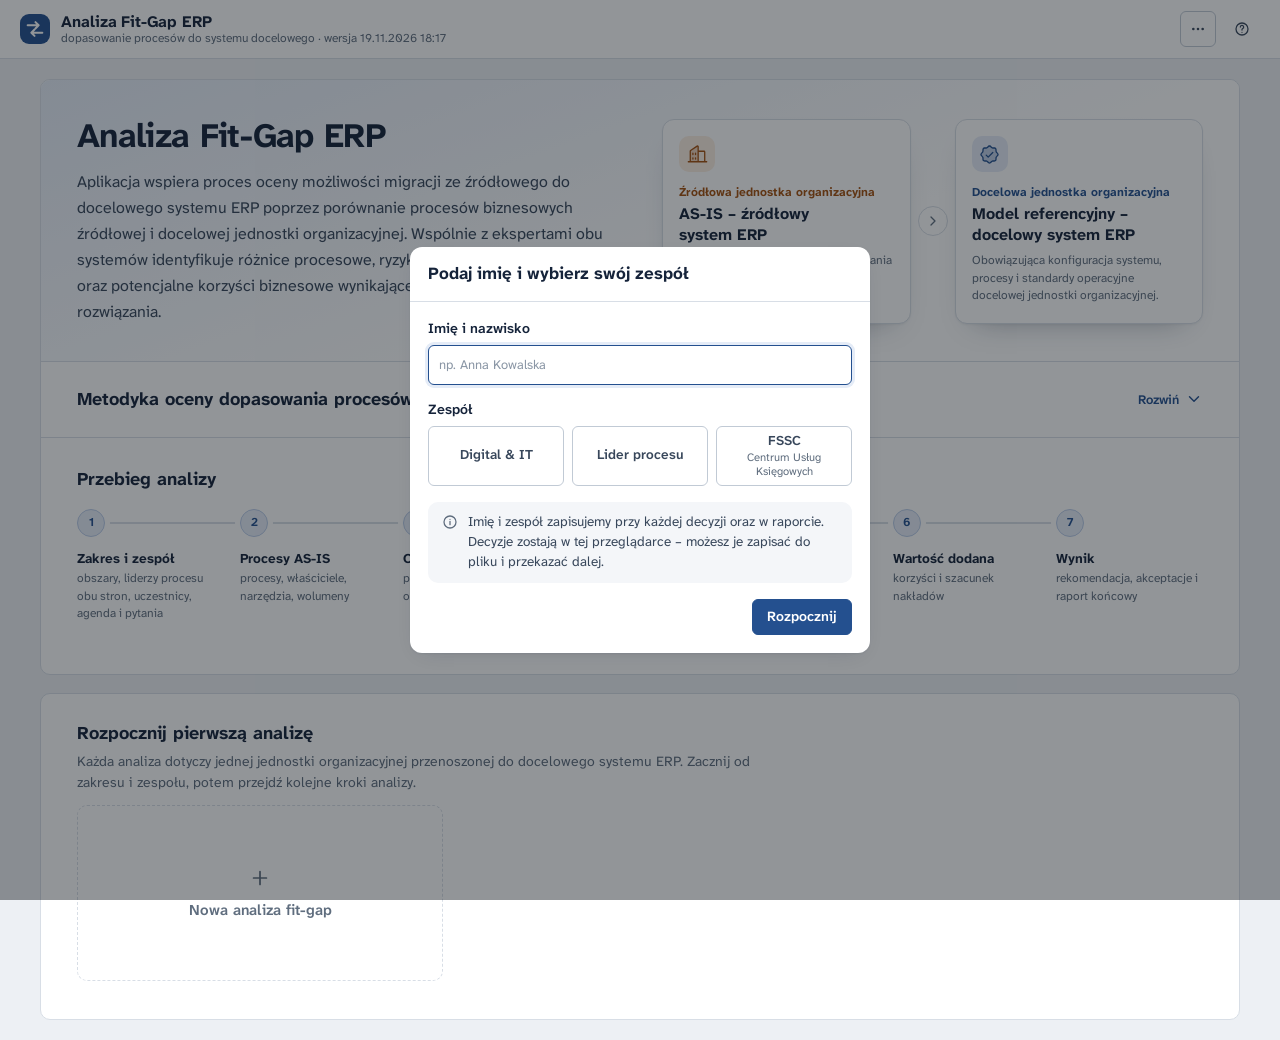
==== commit 382ebf0e: "Strona startowa: zwijana sekcja metodyki oceny Sekcja „Metodyka oceny dopasowania procesów” jest dom" ====
--- a/index.html
+++ b/index.html
@@ -278,7 +278,17 @@
 .mig .arr{display:grid;place-items:center}
 .mig .arr i{display:grid;place-items:center;width:30px;height:30px;border-radius:50%;background:var(--paper);border:1px solid var(--line);color:var(--muted)}
 .mig .arr .ic{width:16px;height:16px;vertical-align:0}
-.st-met{padding:30px 36px 34px;border-top:1px solid var(--line)}
+.st-met{border-top:1px solid var(--line)}
+.st-met>summary{display:flex;align-items:center;justify-content:space-between;gap:16px;padding:24px 36px;cursor:pointer;list-style:none}
+.st-met>summary::-webkit-details-marker{display:none}
+.st-met>summary:hover{background:var(--hover)}
+.st-met>summary:focus-visible{outline-offset:-3px;border-radius:0}
+.st-met>summary h2{margin:0}
+.st-met .tgl{display:inline-flex;align-items:center;gap:6px;flex:none;color:var(--acc);font-size:.867rem;font-weight:600}
+.st-met .tgl .ic{width:18px;height:18px;transition:transform .2s}
+.st-met[open] .tgl .ic{transform:rotate(180deg)}
+.st-met[open] .tgl .c,.st-met:not([open]) .tgl .o{display:none}
+.st-metb{padding:0 36px 34px}
 .st-met h2,.st-flow h2{font-size:1.2rem;margin:0 0 10px}
 .st-met .mtext{max-width:92ch;margin:0 0 24px}
 .st-met .mtext p{margin:0 0 8px;color:var(--ink2);line-height:1.62}
@@ -311,7 +321,7 @@
 @media screen and (max-width:900px){
   .st-top{grid-template-columns:minmax(0,1fr);gap:26px;padding:26px 20px 24px}
   .mig{grid-template-columns:minmax(0,1fr) 44px minmax(0,1fr);grid-template-rows:auto}.mig .arr i{transform:none}
-  .st-met,.st-flow{padding:24px 20px 26px}.cardb.st-sec{padding:20px 20px 24px}
+  .st-flow{padding:24px 20px 26px}.st-met>summary{padding:20px}.st-metb{padding:0 20px 26px}.cardb.st-sec{padding:20px 20px 24px}
   .cats li{grid-template-columns:36px minmax(0,1fr);row-gap:3px;align-items:start;background:linear-gradient(90deg,var(--cb) 0,var(--paper) 70%)}.cats li .d{grid-column:2}
 }
 @media screen and (max-width:560px){
@@ -938,7 +948,7 @@
 
 /* ===================== Fit-Gap ERP – rdzeń: konfiguracja, stan, model, ocena, synchronizacja ===================== */
 const D = JSON.parse(document.getElementById('data').textContent);
-const VER = '19.11.2026 18:13';
+const VER = '19.11.2026 18:17';
 const APP = 'fitgap-erp';
 const LS = 'fitgap:v1', LSK = 'fitgap:key', LSU = 'fitgap:ui';
 const $ = (s, r = document) => r.querySelector(s);
@@ -1719,10 +1729,10 @@
         <div class="node t"><span class="tile">${pic('seal-check')}</span><small>Docelowa jednostka organizacyjna</small><b>Model referencyjny – docelowy system&nbsp;ERP</b><span>Obowiązująca konfiguracja systemu, procesy i standardy operacyjne docelowej jednostki organizacyjnej.</span></div>
       </div>
     </div>
-    <div class="st-met"><h2>Metodyka oceny dopasowania procesów</h2>
-      <div class="mtext"><p>Punktem odniesienia dla oceny jest standard procesowy i konfiguracja docelowego systemu ERP funkcjonujące w docelowej jednostce organizacyjnej. Analiza polega na porównaniu rzeczywistych procesów i sposobu pracy źródłowej jednostki organizacyjnej w źródłowym systemie ERP (stan obecny – AS-IS) z rozwiązaniami stosowanymi w docelowej jednostce organizacyjnej (model referencyjny – TO-BE).</p>
+    <details class="st-met" data-act="pmore" data-p="met"${V.open['pm-met'] ? ' open' : ''}><summary><h2>Metodyka oceny dopasowania procesów</h2><span class="tgl" aria-hidden="true"><span class="c">Rozwiń</span><span class="o">Zwiń</span>${ic('down')}</span></summary>
+      <div class="st-metb"><div class="mtext"><p>Punktem odniesienia dla oceny jest standard procesowy i konfiguracja docelowego systemu ERP funkcjonujące w docelowej jednostce organizacyjnej. Analiza polega na porównaniu rzeczywistych procesów i sposobu pracy źródłowej jednostki organizacyjnej w źródłowym systemie ERP (stan obecny – AS-IS) z rozwiązaniami stosowanymi w docelowej jednostce organizacyjnej (model referencyjny – TO-BE).</p>
         <p>Każde wymaganie biznesowe źródłowej jednostki organizacyjnej podlega indywidualnej ocenie według następującej skali:</p></div>
-      <h3>Kategorie oceny dopasowania</h3><ul class="cats">${cats}</ul></div>
+      <h3>Kategorie oceny dopasowania</h3><ul class="cats">${cats}</ul></div></details>
     <div class="st-flow"><h2>Przebieg analizy</h2><ol class="flow">${flow}</ol></div>
   </div>
   <div class="card"><div class="cardb st-sec"><h2>${all.length ? 'Wybierz analizę' : 'Rozpocznij pierwszą analizę'}</h2><p class="blk">Każda analiza dotyczy jednej jednostki organizacyjnej przenoszonej do docelowego systemu ERP. Zacznij od zakresu i zespołu, potem przejdź kolejne kroki analizy.</p>
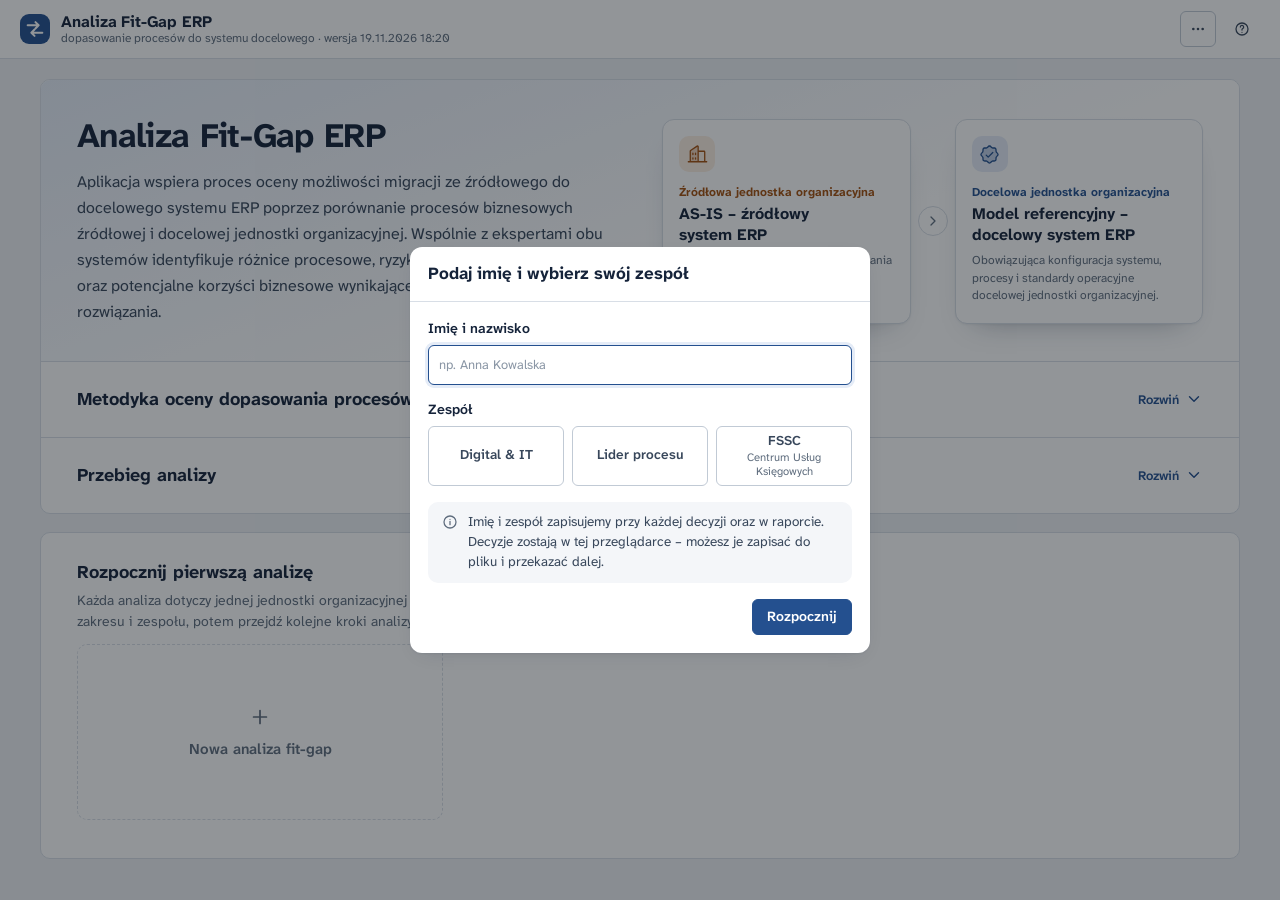
==== commit 1b3da0ba: "Strona startowa: zwijana sekcja przebiegu analizy „Przebieg analizy” działa jak metodyka oceny: domy" ====
--- a/index.html
+++ b/index.html
@@ -278,18 +278,18 @@
 .mig .arr{display:grid;place-items:center}
 .mig .arr i{display:grid;place-items:center;width:30px;height:30px;border-radius:50%;background:var(--paper);border:1px solid var(--line);color:var(--muted)}
 .mig .arr .ic{width:16px;height:16px;vertical-align:0}
-.st-met{border-top:1px solid var(--line)}
-.st-met>summary{display:flex;align-items:center;justify-content:space-between;gap:16px;padding:24px 36px;cursor:pointer;list-style:none}
-.st-met>summary::-webkit-details-marker{display:none}
-.st-met>summary:hover{background:var(--hover)}
-.st-met>summary:focus-visible{outline-offset:-3px;border-radius:0}
-.st-met>summary h2{margin:0}
-.st-met .tgl{display:inline-flex;align-items:center;gap:6px;flex:none;color:var(--acc);font-size:.867rem;font-weight:600}
-.st-met .tgl .ic{width:18px;height:18px;transition:transform .2s}
-.st-met[open] .tgl .ic{transform:rotate(180deg)}
-.st-met[open] .tgl .c,.st-met:not([open]) .tgl .o{display:none}
-.st-metb{padding:0 36px 34px}
-.st-met h2,.st-flow h2{font-size:1.2rem;margin:0 0 10px}
+/* sekcje zwijane w karcie nagłówka: metodyka oceny i przebieg analizy */
+.st-coll{border-top:1px solid var(--line)}
+.st-coll>summary{display:flex;align-items:center;justify-content:space-between;gap:16px;padding:24px 36px;cursor:pointer;list-style:none}
+.st-coll>summary::-webkit-details-marker{display:none}
+.st-coll>summary:hover{background:var(--hover)}
+.st-coll>summary:focus-visible{outline-offset:-3px;border-radius:0}
+.st-coll>summary h2{font-size:1.2rem;margin:0}
+.st-coll .tgl{display:inline-flex;align-items:center;gap:6px;flex:none;color:var(--acc);font-size:.867rem;font-weight:600}
+.st-coll .tgl .ic{width:18px;height:18px;transition:transform .2s}
+.st-coll[open] .tgl .ic{transform:rotate(180deg)}
+.st-coll[open] .tgl .c,.st-coll:not([open]) .tgl .o{display:none}
+.st-collb{padding:0 36px 34px}
 .st-met .mtext{max-width:92ch;margin:0 0 24px}
 .st-met .mtext p{margin:0 0 8px;color:var(--ink2);line-height:1.62}
 .st-met h3{font-size:.773rem;font-weight:700;letter-spacing:.06em;text-transform:uppercase;color:var(--muted);margin:0 0 12px}
@@ -299,9 +299,8 @@
 .cats .bdg{display:grid;place-items:center;width:36px;height:36px;border-radius:10px;background:var(--paper);color:var(--c);box-shadow:inset 0 0 0 1px var(--line),0 1px 2px rgba(21,35,58,.06);margin-bottom:8px}
 .cats .bdg .ic{width:19px;height:19px;stroke-width:2.4;vertical-align:0}
 .cats b{font-size:.933rem;line-height:1.3;color:var(--ink)}
-.st-flow{padding:28px 36px 34px;border-top:1px solid var(--line)}
 .cardb.st-sec{padding:26px 36px 30px}
-.flow{list-style:none;margin:16px 0 0;padding:0;display:grid;grid-template-columns:repeat(7,minmax(0,1fr));gap:16px;position:relative}
+.flow{list-style:none;margin:0;padding:0;display:grid;grid-template-columns:repeat(7,minmax(0,1fr));gap:16px;position:relative}
 .flow::before{content:"";position:absolute;left:14px;right:calc(100% / 7 - 14px);top:13px;height:2px;background:var(--line)}
 .flow li{position:relative;display:flex;flex-direction:column;gap:3px;font-size:.8rem;line-height:1.45;color:var(--muted)}
 .flow .k{width:28px;height:28px;border-radius:50%;background:var(--acc-bg);color:var(--acc);border:1.5px solid var(--acc-line);font:700 .8rem/25px var(--f);text-align:center;margin:0 0 10px;box-shadow:0 0 0 5px var(--paper)}
@@ -321,7 +320,7 @@
 @media screen and (max-width:900px){
   .st-top{grid-template-columns:minmax(0,1fr);gap:26px;padding:26px 20px 24px}
   .mig{grid-template-columns:minmax(0,1fr) 44px minmax(0,1fr);grid-template-rows:auto}.mig .arr i{transform:none}
-  .st-flow{padding:24px 20px 26px}.st-met>summary{padding:20px}.st-metb{padding:0 20px 26px}.cardb.st-sec{padding:20px 20px 24px}
+  .st-coll>summary{padding:20px}.st-collb{padding:0 20px 26px}.cardb.st-sec{padding:20px 20px 24px}
   .cats li{grid-template-columns:36px minmax(0,1fr);row-gap:3px;align-items:start;background:linear-gradient(90deg,var(--cb) 0,var(--paper) 70%)}.cats li .d{grid-column:2}
 }
 @media screen and (max-width:560px){
@@ -948,7 +947,7 @@
 
 /* ===================== Fit-Gap ERP – rdzeń: konfiguracja, stan, model, ocena, synchronizacja ===================== */
 const D = JSON.parse(document.getElementById('data').textContent);
-const VER = '19.11.2026 18:17';
+const VER = '19.11.2026 18:20';
 const APP = 'fitgap-erp';
 const LS = 'fitgap:v1', LSK = 'fitgap:key', LSU = 'fitgap:ui';
 const $ = (s, r = document) => r.querySelector(s);
@@ -1718,6 +1717,7 @@
       <div class="tblwrap"><table class="ov sum"><thead><tr><th>Analiza</th><th class="n">Obszary</th><th class="n">Ocenione wymagania</th><th class="n">Indeks dopasowania</th><th class="n">Luki</th><th class="n">Luki krytyczne</th><th class="n">Zmiany procesowe</th><th class="n">Ryzyka wysokie i krytyczne</th><th>Rekomendacja</th></tr></thead><tbody>${rows}</tbody></table></div></div></div>`;
   }
   const flow = method.map((x, i) => `<li><span class="k">${i + 1}</span><b>${esc(x[0])}</b><span>${esc(x[1])}</span></li>`).join('');
+  const tgl = '<span class="tgl" aria-hidden="true"><span class="c">Rozwiń</span><span class="o">Zwiń</span>' + ic('down') + '</span>';
   const cats = FIT.map(f => `<li class="${f.k}"><span class="bdg" aria-hidden="true"><svg class="ic" viewBox="0 0 24 24">${CATIC[f.k] || ''}</svg></span><b>${esc(f.l)}</b><span class="d">${esc(ucFirst(f.u || f.d))}</span></li>`).join('');
   return `<div class="card sthero">
     <div class="st-top">
@@ -1729,11 +1729,12 @@
         <div class="node t"><span class="tile">${pic('seal-check')}</span><small>Docelowa jednostka organizacyjna</small><b>Model referencyjny – docelowy system&nbsp;ERP</b><span>Obowiązująca konfiguracja systemu, procesy i standardy operacyjne docelowej jednostki organizacyjnej.</span></div>
       </div>
     </div>
-    <details class="st-met" data-act="pmore" data-p="met"${V.open['pm-met'] ? ' open' : ''}><summary><h2>Metodyka oceny dopasowania procesów</h2><span class="tgl" aria-hidden="true"><span class="c">Rozwiń</span><span class="o">Zwiń</span>${ic('down')}</span></summary>
-      <div class="st-metb"><div class="mtext"><p>Punktem odniesienia dla oceny jest standard procesowy i konfiguracja docelowego systemu ERP funkcjonujące w docelowej jednostce organizacyjnej. Analiza polega na porównaniu rzeczywistych procesów i sposobu pracy źródłowej jednostki organizacyjnej w źródłowym systemie ERP (stan obecny – AS-IS) z rozwiązaniami stosowanymi w docelowej jednostce organizacyjnej (model referencyjny – TO-BE).</p>
+    <details class="st-coll st-met" data-act="pmore" data-p="met"${V.open['pm-met'] ? ' open' : ''}><summary><h2>Metodyka oceny dopasowania procesów</h2>${tgl}</summary>
+      <div class="st-collb"><div class="mtext"><p>Punktem odniesienia dla oceny jest standard procesowy i konfiguracja docelowego systemu ERP funkcjonujące w docelowej jednostce organizacyjnej. Analiza polega na porównaniu rzeczywistych procesów i sposobu pracy źródłowej jednostki organizacyjnej w źródłowym systemie ERP (stan obecny – AS-IS) z rozwiązaniami stosowanymi w docelowej jednostce organizacyjnej (model referencyjny – TO-BE).</p>
         <p>Każde wymaganie biznesowe źródłowej jednostki organizacyjnej podlega indywidualnej ocenie według następującej skali:</p></div>
       <h3>Kategorie oceny dopasowania</h3><ul class="cats">${cats}</ul></div></details>
-    <div class="st-flow"><h2>Przebieg analizy</h2><ol class="flow">${flow}</ol></div>
+    <details class="st-coll st-flow" data-act="pmore" data-p="flow"${V.open['pm-flow'] ? ' open' : ''}><summary><h2>Przebieg analizy</h2>${tgl}</summary>
+      <div class="st-collb"><ol class="flow">${flow}</ol></div></details>
   </div>
   <div class="card"><div class="cardb st-sec"><h2>${all.length ? 'Wybierz analizę' : 'Rozpocznij pierwszą analizę'}</h2><p class="blk">Każda analiza dotyczy jednej jednostki organizacyjnej przenoszonej do docelowego systemu ERP. Zacznij od zakresu i zespołu, potem przejdź kolejne kroki analizy.</p>
     <div class="cogrid">${cards}${add}</div></div></div>
